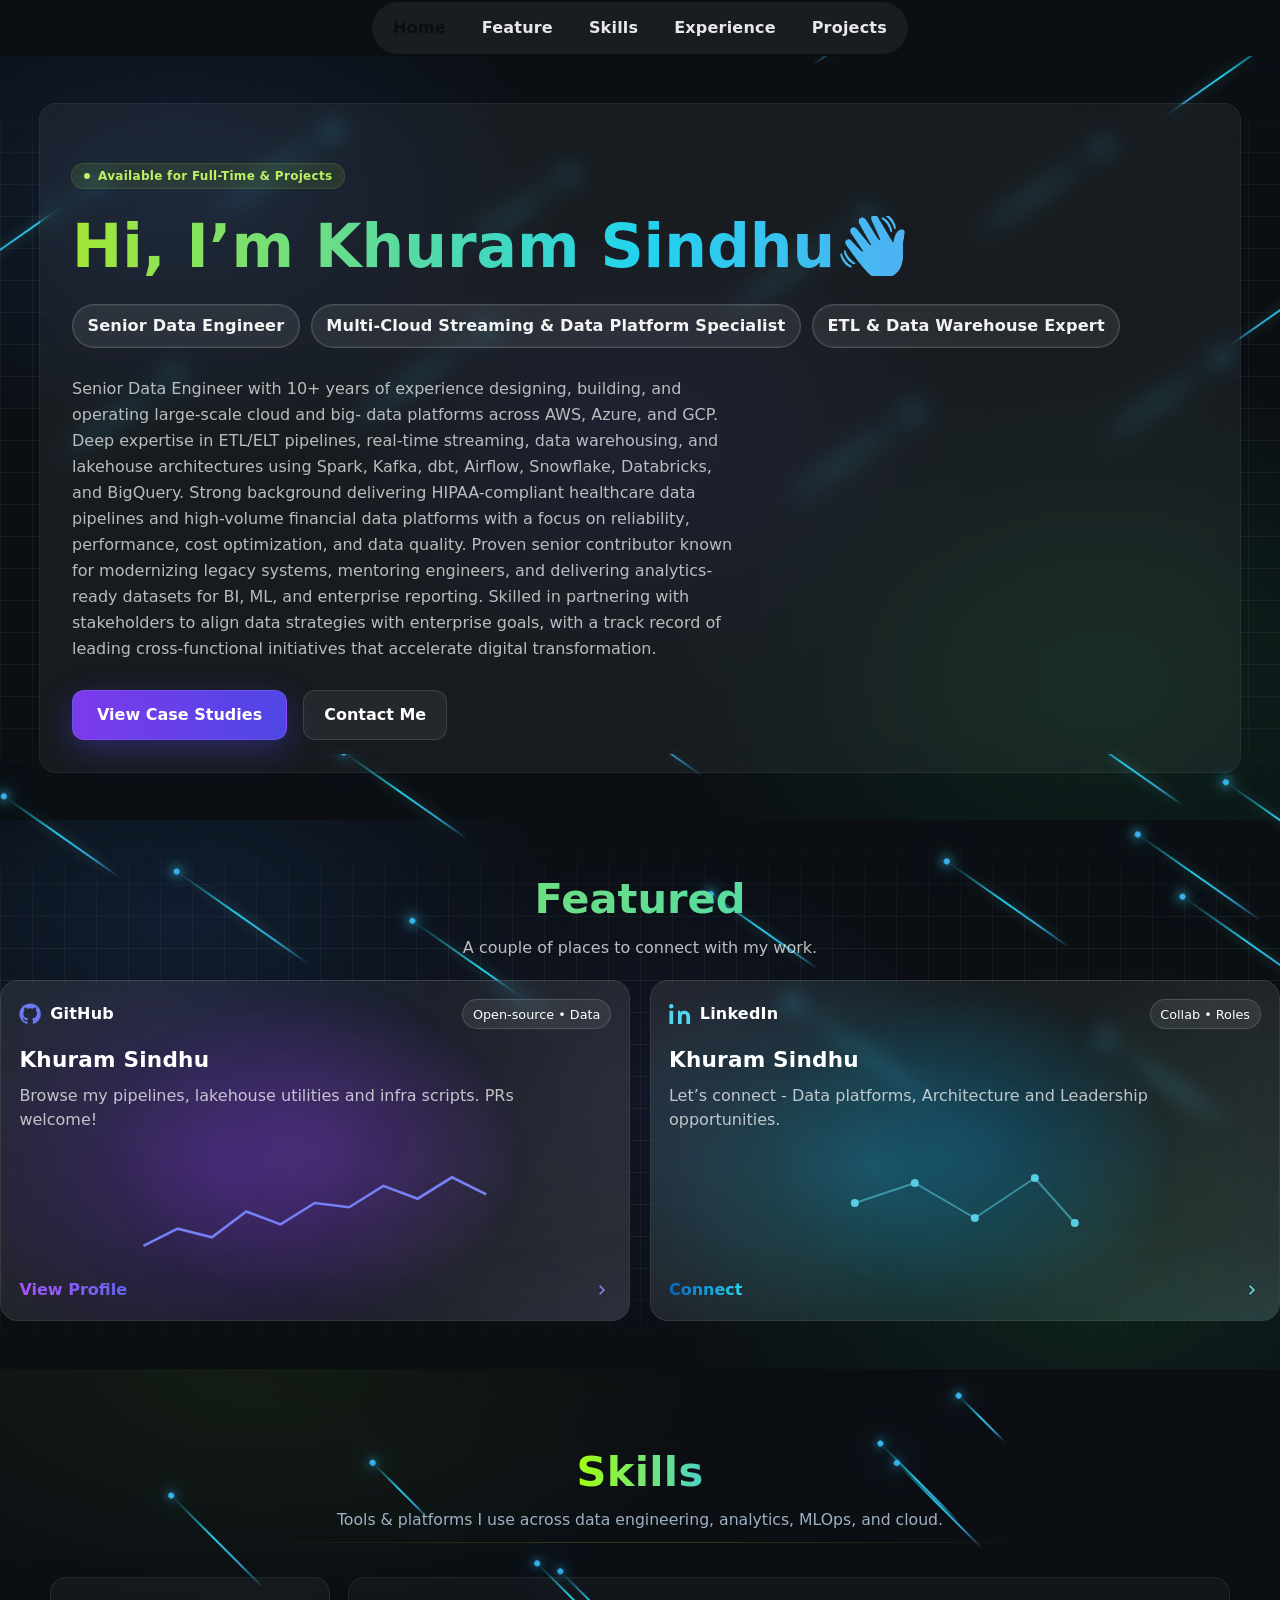
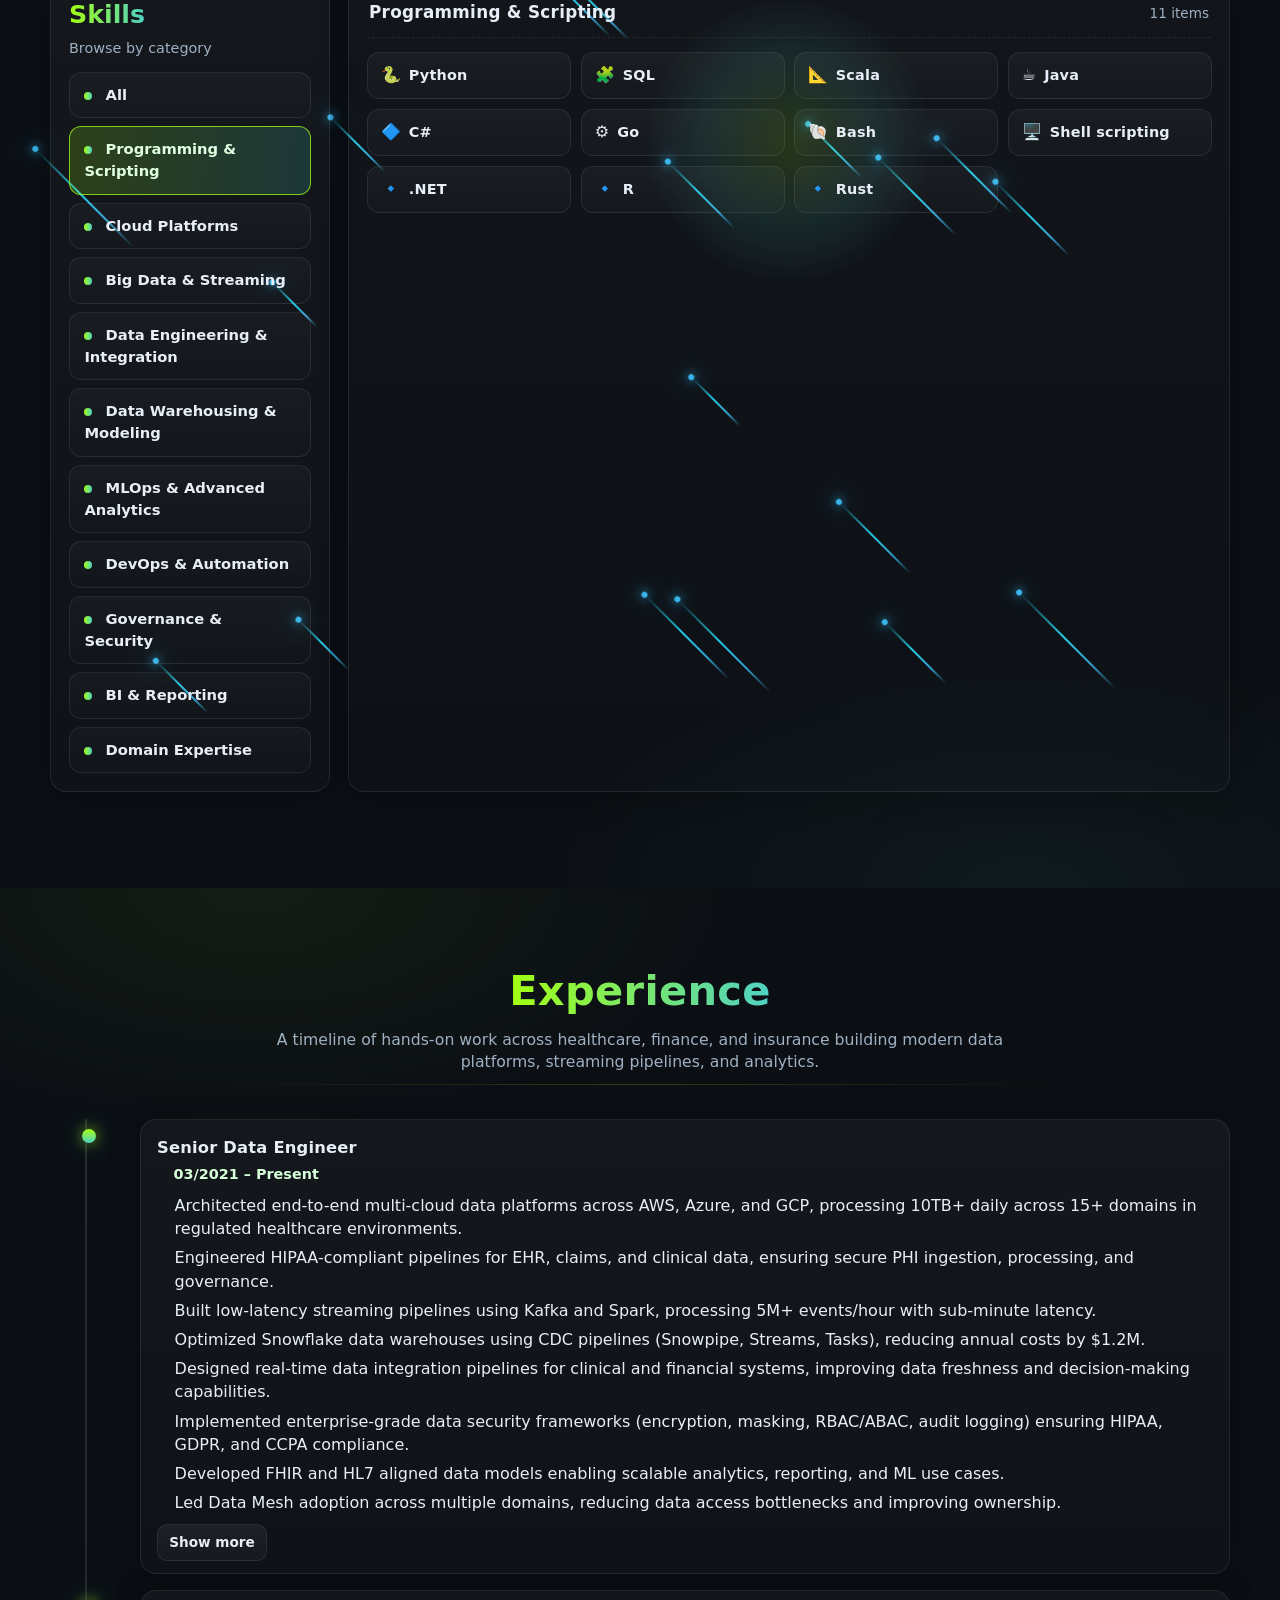
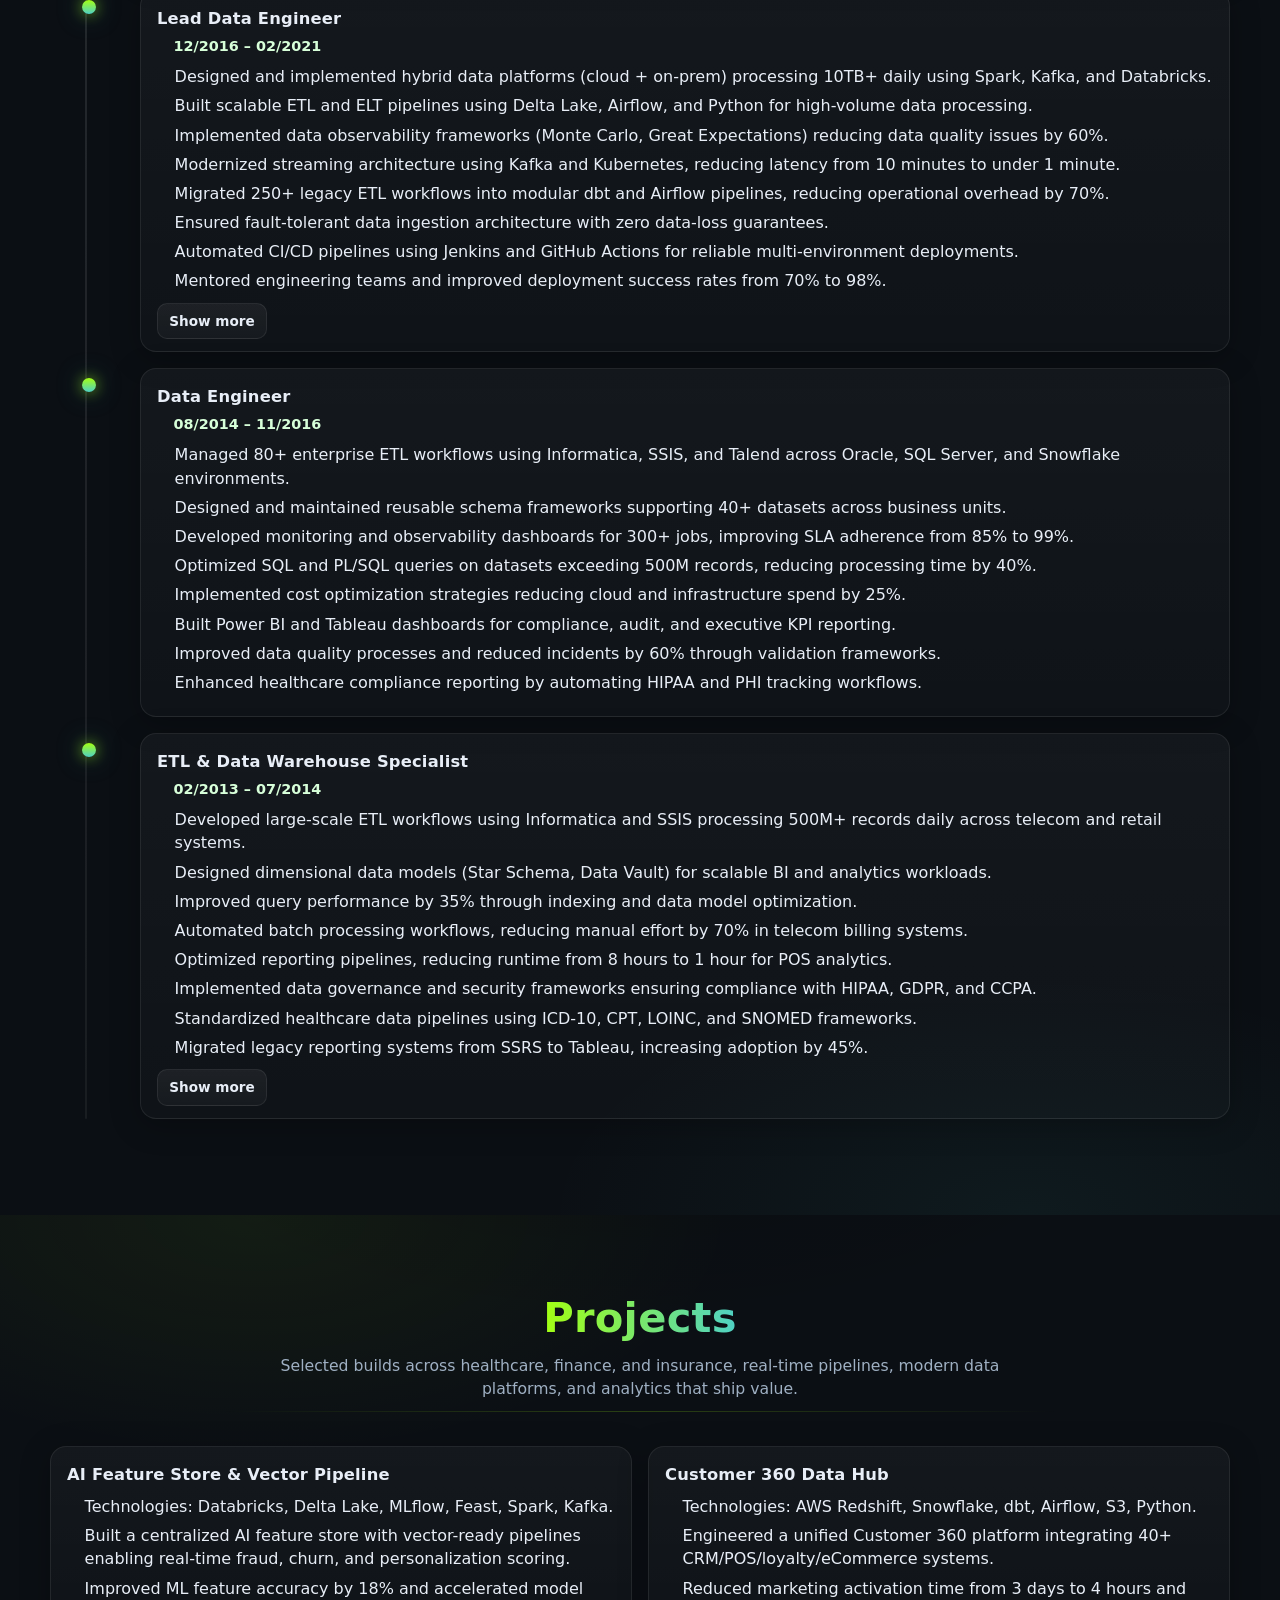
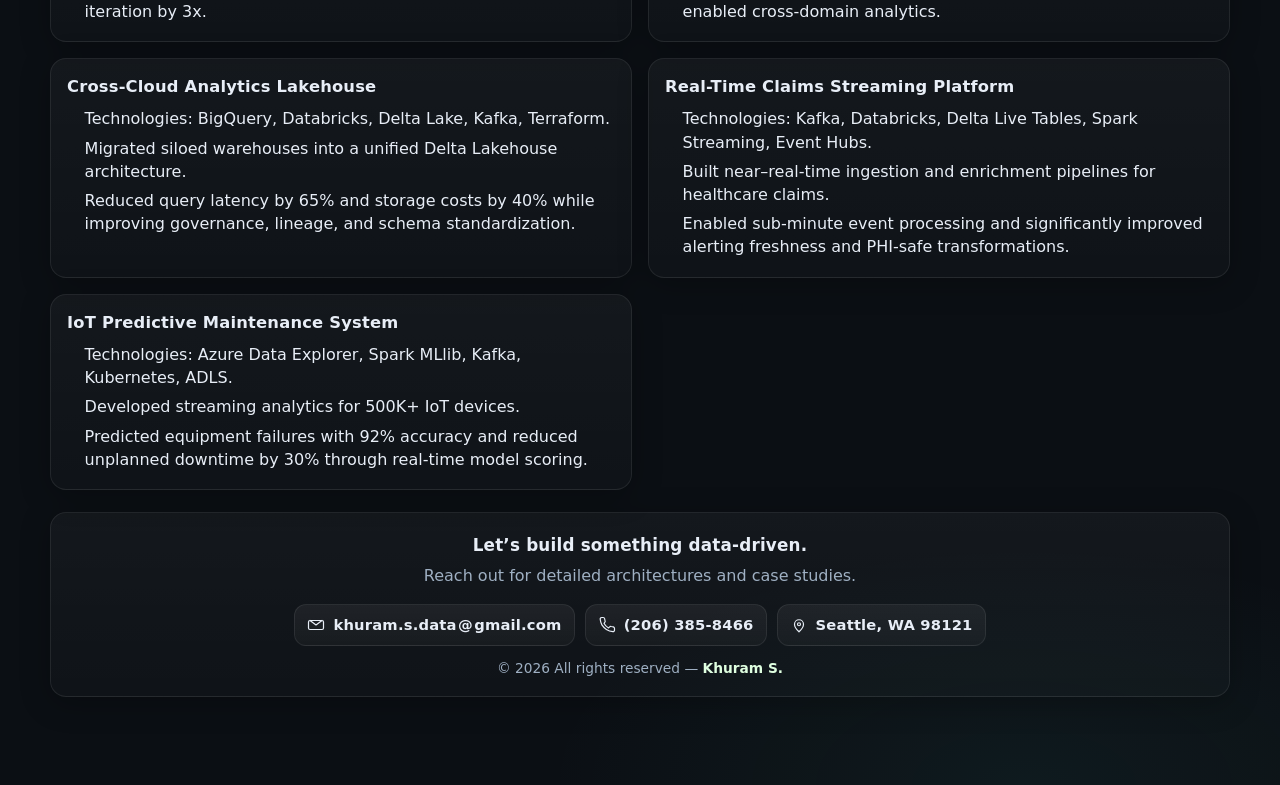
==== index.html @ 170480f5 "Auto-generated commit" ====
<!DOCTYPE html><html lang="en" data-critters-container><head>
    <meta charset="utf-8">
    <title>Khuram-S</title>
    <base href="/portfolio./">
    <meta name="viewport" content="width=device-width, initial-scale=1">
    <link rel="icon" type="image/x-icon" href="LOGO.jpg">
  <style>*,:before,:after{--tw-border-spacing-x: 0;--tw-border-spacing-y: 0;--tw-translate-x: 0;--tw-translate-y: 0;--tw-rotate: 0;--tw-skew-x: 0;--tw-skew-y: 0;--tw-scale-x: 1;--tw-scale-y: 1;--tw-pan-x: ;--tw-pan-y: ;--tw-pinch-zoom: ;--tw-scroll-snap-strictness: proximity;--tw-gradient-from-position: ;--tw-gradient-via-position: ;--tw-gradient-to-position: ;--tw-ordinal: ;--tw-slashed-zero: ;--tw-numeric-figure: ;--tw-numeric-spacing: ;--tw-numeric-fraction: ;--tw-ring-inset: ;--tw-ring-offset-width: 0px;--tw-ring-offset-color: #fff;--tw-ring-color: rgb(59 130 246 / .5);--tw-ring-offset-shadow: 0 0 #0000;--tw-ring-shadow: 0 0 #0000;--tw-shadow: 0 0 #0000;--tw-shadow-colored: 0 0 #0000;--tw-blur: ;--tw-brightness: ;--tw-contrast: ;--tw-grayscale: ;--tw-hue-rotate: ;--tw-invert: ;--tw-saturate: ;--tw-sepia: ;--tw-drop-shadow: ;--tw-backdrop-blur: ;--tw-backdrop-brightness: ;--tw-backdrop-contrast: ;--tw-backdrop-grayscale: ;--tw-backdrop-hue-rotate: ;--tw-backdrop-invert: ;--tw-backdrop-opacity: ;--tw-backdrop-saturate: ;--tw-backdrop-sepia: ;--tw-contain-size: ;--tw-contain-layout: ;--tw-contain-paint: ;--tw-contain-style: }*,:before,:after{box-sizing:border-box;border-width:0;border-style:solid;border-color:#e5e7eb}:before,:after{--tw-content: ""}html{line-height:1.5;-webkit-text-size-adjust:100%;-moz-tab-size:4;tab-size:4;font-family:ui-sans-serif,system-ui,sans-serif,"Apple Color Emoji","Segoe UI Emoji",Segoe UI Symbol,"Noto Color Emoji";font-feature-settings:normal;font-variation-settings:normal;-webkit-tap-highlight-color:transparent}body{margin:0;line-height:inherit}h1,h2,h3{font-size:inherit;font-weight:inherit}a{color:inherit;text-decoration:inherit}button{font-family:inherit;font-feature-settings:inherit;font-variation-settings:inherit;font-size:100%;font-weight:inherit;line-height:inherit;letter-spacing:inherit;color:inherit;margin:0;padding:0}button{text-transform:none}button{-webkit-appearance:button;background-color:transparent;background-image:none}h1,h2,h3,p{margin:0}ul{list-style:none;margin:0;padding:0}button{cursor:pointer}svg{display:block;vertical-align:middle}.container{width:100%}@media (min-width: 640px){.container{max-width:640px}}@media (min-width: 768px){.container{max-width:768px}}@media (min-width: 1024px){.container{max-width:1024px}}@media (min-width: 1280px){.container{max-width:1280px}}@media (min-width: 1536px){.container{max-width:1536px}}.pointer-events-none{pointer-events:none}.absolute{position:absolute}.relative{position:relative}.sticky{position:sticky}.inset-0{inset:0}.top-0{top:0}.z-50{z-index:50}.mx-auto{margin-left:auto;margin-right:auto}.block{display:block}.flex{display:flex}.inline-flex{display:inline-flex}.h-1\.5{height:.375rem}.h-14{height:3.5rem}.min-h-\[75vh\]{min-height:75vh}.w-1\.5{width:.375rem}.max-w-2xl{max-width:42rem}.max-w-7xl{max-width:80rem}@keyframes pulse{50%{opacity:.5}}.animate-pulse{animation:pulse 2s cubic-bezier(.4,0,.6,1) infinite}.flex-wrap{flex-wrap:wrap}.items-center{align-items:center}.justify-center{justify-content:center}.gap-2{gap:.5rem}.gap-4{gap:1rem}.space-y-6>:not([hidden])~:not([hidden]){--tw-space-y-reverse: 0;margin-top:calc(1.5rem * calc(1 - var(--tw-space-y-reverse)));margin-bottom:calc(1.5rem * var(--tw-space-y-reverse))}.overflow-hidden{overflow:hidden}.text-balance{text-wrap:balance}.rounded-2xl{border-radius:1rem}.rounded-full{border-radius:9999px}.bg-\[\#0b0f14\]{--tw-bg-opacity: 1;background-color:rgb(11 15 20 / var(--tw-bg-opacity, 1))}.bg-lime-300{--tw-bg-opacity: 1;background-color:rgb(190 242 100 / var(--tw-bg-opacity, 1))}.bg-lime-400\/10{background-color:#a3e6351a}.bg-white\/5{background-color:#ffffff0d}.bg-\[radial-gradient\(360px_260px_at_var\(--mx\,50\%\)_var\(--my\,50\%\)\,rgba\(163\,230\,53\,0\.12\)\,transparent_60\%\)\]{background-image:radial-gradient(360px 260px at var(--mx,50%) var(--my,50%),rgba(163,230,53,.12),transparent 60%)}.bg-gradient-to-r{background-image:linear-gradient(to right,var(--tw-gradient-stops))}.from-lime-400{--tw-gradient-from: #a3e635 var(--tw-gradient-from-position);--tw-gradient-to: rgb(163 230 53 / 0) var(--tw-gradient-to-position);--tw-gradient-stops: var(--tw-gradient-from), var(--tw-gradient-to)}.via-cyan-400{--tw-gradient-to: rgb(34 211 238 / 0) var(--tw-gradient-to-position);--tw-gradient-stops: var(--tw-gradient-from), #22d3ee var(--tw-gradient-via-position), var(--tw-gradient-to)}.to-indigo-400{--tw-gradient-to: #818cf8 var(--tw-gradient-to-position)}.bg-clip-text{background-clip:text}.p-6{padding:1.5rem}.px-3{padding-left:.75rem;padding-right:.75rem}.px-4{padding-left:1rem;padding-right:1rem}.px-6{padding-left:1.5rem;padding-right:1.5rem}.py-1{padding-top:.25rem;padding-bottom:.25rem}.py-10{padding-top:2.5rem;padding-bottom:2.5rem}.text-4xl{font-size:2.25rem;line-height:2.5rem}.text-xs{font-size:.75rem;line-height:1rem}.font-extrabold{font-weight:800}.font-semibold{font-weight:600}.leading-relaxed{line-height:1.625}.leading-tight{line-height:1.25}.tracking-wide{letter-spacing:.025em}.text-lime-300{--tw-text-opacity: 1;color:rgb(190 242 100 / var(--tw-text-opacity, 1))}.text-transparent{color:transparent}.text-white{--tw-text-opacity: 1;color:rgb(255 255 255 / var(--tw-text-opacity, 1))}.text-white\/70{color:#ffffffb3}.opacity-0{opacity:0}.ring-1{--tw-ring-offset-shadow: var(--tw-ring-inset) 0 0 0 var(--tw-ring-offset-width) var(--tw-ring-offset-color);--tw-ring-shadow: var(--tw-ring-inset) 0 0 0 calc(1px + var(--tw-ring-offset-width)) var(--tw-ring-color);box-shadow:var(--tw-ring-offset-shadow),var(--tw-ring-shadow),var(--tw-shadow, 0 0 #0000)}.ring-lime-300\/20{--tw-ring-color: rgb(190 242 100 / .2)}.ring-white\/10{--tw-ring-color: rgb(255 255 255 / .1)}.backdrop-blur-md{--tw-backdrop-blur: blur(12px);-webkit-backdrop-filter:var(--tw-backdrop-blur) var(--tw-backdrop-brightness) var(--tw-backdrop-contrast) var(--tw-backdrop-grayscale) var(--tw-backdrop-hue-rotate) var(--tw-backdrop-invert) var(--tw-backdrop-opacity) var(--tw-backdrop-saturate) var(--tw-backdrop-sepia);backdrop-filter:var(--tw-backdrop-blur) var(--tw-backdrop-brightness) var(--tw-backdrop-contrast) var(--tw-backdrop-grayscale) var(--tw-backdrop-hue-rotate) var(--tw-backdrop-invert) var(--tw-backdrop-opacity) var(--tw-backdrop-saturate) var(--tw-backdrop-sepia)}.transition{transition-property:color,background-color,border-color,text-decoration-color,fill,stroke,opacity,box-shadow,transform,filter,backdrop-filter;transition-timing-function:cubic-bezier(.4,0,.2,1);transition-duration:.15s}@media (min-width: 640px){.sm\:text-5xl{font-size:3rem;line-height:1}}@media (min-width: 1024px){.lg\:space-y-7>:not([hidden])~:not([hidden]){--tw-space-y-reverse: 0;margin-top:calc(1.75rem * calc(1 - var(--tw-space-y-reverse)));margin-bottom:calc(1.75rem * var(--tw-space-y-reverse))}.lg\:p-8{padding:2rem}.lg\:px-10{padding-left:2.5rem;padding-right:2.5rem}.lg\:px-8{padding-left:2rem;padding-right:2rem}.lg\:py-12{padding-top:3rem;padding-bottom:3rem}.lg\:text-6xl{font-size:3.75rem;line-height:1}.group:hover .lg\:group-hover\:opacity-100{opacity:1}}
</style><link rel="stylesheet" href="styles-Z55AXON5.css" media="print" onload="this.media='all'"><noscript><link rel="stylesheet" href="styles-Z55AXON5.css"></noscript><style ng-app-id="ng">.site-nav[_ngcontent-ng-c3123382229]{position:sticky;top:0;background:rgb(11 15 20 / var(--tw-bg-opacity, 1))}.progress-track[_ngcontent-ng-c3123382229]{position:absolute;left:0;right:0;top:0;height:2px}.progress-bar[_ngcontent-ng-c3123382229]{height:100%;background-image:linear-gradient(90deg,#a3e635,#22d3ee);box-shadow:0 0 12px #22d3ee73;transition:width .12s ease}.container[_ngcontent-ng-c3123382229]{max-width:1200px}.nav-list-wrap[_ngcontent-ng-c3123382229]{position:relative;display:inline-flex}.nav-list[_ngcontent-ng-c3123382229]{display:flex;align-items:center;gap:.35rem;padding:.35rem;border-radius:9999px;background:#ffffff0f;margin:0}.nav-list[_ngcontent-ng-c3123382229] > li[_ngcontent-ng-c3123382229]{list-style:none}.nav-pill[_ngcontent-ng-c3123382229]{padding:.55rem .95rem;border-radius:9999px;font-weight:700;letter-spacing:.2px;color:#ffffffe6;background:transparent;transition:transform .18s ease,background .18s ease,color .18s ease}.nav-pill[_ngcontent-ng-c3123382229]:hover{transform:translateY(-1px);background:#ffffff1a}.nav-pill.is-active[_ngcontent-ng-c3123382229]{color:#0b0f14}.nav-indicator[_ngcontent-ng-c3123382229]{position:absolute;left:0;bottom:.35rem;height:calc(100% - .7rem);border-radius:9999px;z-index:0;opacity:0;width:0;background:linear-gradient(90deg,#a3e635,#22d3ee);box-shadow:0 8px 24px #22d3ee59;transition:transform .28s cubic-bezier(.2,.8,.2,1),width .28s cubic-bezier(.2,.8,.2,1),opacity .2s ease}.nav-list[_ngcontent-ng-c3123382229] > li[_ngcontent-ng-c3123382229]{position:relative;z-index:1}@media (max-width: 768px){.nav-list[_ngcontent-ng-c3123382229]{overflow-x:auto;-webkit-overflow-scrolling:touch}.nav-list[_ngcontent-ng-c3123382229]::-webkit-scrollbar{display:none}}[_nghost-ng-c3123382229]{display:block}.left-spotlight[_ngcontent-ng-c3123382229]{--mx: 50%;--my: 50%}.bg-gradient-pan[_ngcontent-ng-c3123382229]{position:absolute;inset:0;background:radial-gradient(640px 420px at 14% 18%,rgba(59,130,246,.12),transparent 60%),radial-gradient(720px 520px at 86% 82%,rgba(34,197,94,.11),transparent 60%),radial-gradient(520px 380px at 50% 50%,rgba(99,102,241,.08),transparent 65%);animation:_ngcontent-ng-c3123382229_gradient-pan 28s ease-in-out infinite alternate}@keyframes _ngcontent-ng-c3123382229_gradient-pan{0%{transform:translate(-5%,-3%) scale(1)}50%{transform:translate(6%,4%) scale(1.03)}to{transform:translate(-2%,5%) scale(1.01)}}.bg-grid-anim[_ngcontent-ng-c3123382229]{position:absolute;inset:0;background-image:linear-gradient(rgba(255,255,255,.05) 1px,transparent 1px),linear-gradient(90deg,rgba(255,255,255,.05) 1px,transparent 1px);background-size:32px 32px,32px 32px;background-position:0 0,0 0;mask-image:linear-gradient(to bottom,transparent,black 20%,black 80%,transparent);animation:_ngcontent-ng-c3123382229_grid-pan 40s linear infinite}@keyframes _ngcontent-ng-c3123382229_grid-pan{0%{background-position:0 0,0 0}to{background-position:256px 160px,256px 160px}}.meteors[_ngcontent-ng-c3123382229]{position:absolute;inset:-12%;overflow:hidden;filter:drop-shadow(0 0 6px rgba(94,234,212,.45))}.meteors[_ngcontent-ng-c3123382229]   li[_ngcontent-ng-c3123382229]{position:absolute;list-style:none;top:var(--top);left:var(--left);width:var(--len, 160px);height:2px;border-radius:9999px;transform:rotate(-35deg) translateZ(0);background:linear-gradient(90deg,#0000,#38bdf8d9 25%,#22d3ee 55%,#0000);animation:_ngcontent-ng-c3123382229_meteor var(--dur, 7s) var(--delay, 0s) linear infinite;opacity:.95}.meteors[_ngcontent-ng-c3123382229]   li[_ngcontent-ng-c3123382229]:before{content:"";position:absolute;right:-4px;top:-2px;width:6px;height:6px;border-radius:9999px;background:#38bdf8;box-shadow:0 0 10px #38bdf8e6,0 0 20px #22d3eeb3,0 0 36px #22d3ee8c}@keyframes _ngcontent-ng-c3123382229_meteor{0%{transform:translateZ(0) rotate(-35deg);opacity:0}8%{opacity:1}92%{opacity:1}to{transform:translate3d(120vmax,120vmax,0) rotate(-35deg);opacity:0}}.btn-primary[_ngcontent-ng-c3123382229]{position:relative;display:inline-flex;align-items:center;justify-content:center;padding:12px 24px;border-radius:12px;font-weight:600;background-image:linear-gradient(90deg,#7c3aed,#4f46e5);color:#fff;box-shadow:0 10px 30px #4f46e559;border:1px solid rgba(255,255,255,.1);transition:transform .2s ease,box-shadow .2s ease,background-position .2s ease;overflow:hidden}.btn-primary[_ngcontent-ng-c3123382229]:hover{transform:translateY(-1px);box-shadow:0 14px 36px #4f46e573}.btn-primary[_ngcontent-ng-c3123382229]:after{content:"";position:absolute;inset:0;background:linear-gradient(110deg,transparent,rgba(255,255,255,.28),transparent);background-size:200% 100%;opacity:0;transition:opacity .3s ease}.btn-primary[_ngcontent-ng-c3123382229]:hover:after{opacity:.7;animation:_ngcontent-ng-c3123382229_sheen 1.2s linear infinite}.btn-ghost[_ngcontent-ng-c3123382229]{display:inline-flex;align-items:center;justify-content:center;padding:12px 20px;border-radius:12px;font-weight:600;background:#ffffff0f;color:#fff;border:1px solid rgba(255,255,255,.12);transition:background .2s ease,transform .2s ease}.btn-ghost[_ngcontent-ng-c3123382229]:hover{background:#ffffff1f;transform:translateY(-1px)}@keyframes _ngcontent-ng-c3123382229_sheen{to{background-position-x:150%}}.roles[_ngcontent-ng-c3123382229]{display:flex;flex-wrap:wrap;gap:.6rem .7rem;margin:.2rem 0 0;padding:0;list-style:none}.roles[_ngcontent-ng-c3123382229]   li[_ngcontent-ng-c3123382229]{padding:.55rem .9rem;border-radius:9999px;background:#ffffff14;color:#fffffff2;border:1px solid rgba(255,255,255,.16);box-shadow:inset 0 0 0 1px #ffffff0f;font-weight:700;letter-spacing:.15px;font-size:clamp(.9rem,.85rem + .2vw,1.05rem)}.contact-popover[_ngcontent-ng-c3123382229]{position:absolute;left:0;top:100%;margin-top:.5rem;z-index:50;background:#111827eb;border:1px solid rgba(255,255,255,.12);border-radius:12px;padding:.6rem;min-width:260px;box-shadow:0 20px 60px #00000059}.contact-item[_ngcontent-ng-c3123382229]{display:block;color:#fff;text-decoration:none;padding:.5rem .6rem;border-radius:10px;font-weight:600}.contact-item[_ngcontent-ng-c3123382229]:hover{background:#ffffff14}@media (prefers-reduced-motion: reduce){.bg-gradient-pan[_ngcontent-ng-c3123382229], .bg-grid-anim[_ngcontent-ng-c3123382229], .meteors[_ngcontent-ng-c3123382229]   li[_ngcontent-ng-c3123382229]{animation:none!important}}</style><style ng-app-id="ng">[_nghost-ng-c2763432455]{display:block}.left-spotlight[_ngcontent-ng-c2763432455]{--mx: 50%;--my: 50%}.bg-gradient-pan[_ngcontent-ng-c2763432455]{position:absolute;inset:0;background:radial-gradient(640px 420px at 14% 18%,rgba(59,130,246,.12),transparent 60%),radial-gradient(720px 520px at 86% 82%,rgba(34,197,94,.11),transparent 60%),radial-gradient(520px 380px at 50% 50%,rgba(99,102,241,.08),transparent 65%);animation:_ngcontent-ng-c2763432455_gradient-pan 28s ease-in-out infinite alternate}@keyframes _ngcontent-ng-c2763432455_gradient-pan{0%{transform:translate(-5%,-3%) scale(1)}50%{transform:translate(6%,4%) scale(1.03)}to{transform:translate(-2%,5%) scale(1.01)}}.bg-grid-anim[_ngcontent-ng-c2763432455]{position:absolute;inset:0;background-image:linear-gradient(rgba(255,255,255,.05) 1px,transparent 1px),linear-gradient(90deg,rgba(255,255,255,.05) 1px,transparent 1px);background-size:32px 32px,32px 32px;background-position:0 0,0 0;mask-image:linear-gradient(to bottom,transparent,black 20%,black 80%,transparent);animation:_ngcontent-ng-c2763432455_grid-pan 40s linear infinite}@keyframes _ngcontent-ng-c2763432455_grid-pan{0%{background-position:0 0,0 0}to{background-position:256px 160px,256px 160px}}.meteors[_ngcontent-ng-c2763432455]{position:absolute;inset:-12%;overflow:hidden;filter:drop-shadow(0 0 6px rgba(94,234,212,.45))}.meteors[_ngcontent-ng-c2763432455]   li[_ngcontent-ng-c2763432455]{position:absolute;list-style:none;top:var(--top);left:var(--left);width:var(--len, 160px);height:2px;border-radius:9999px;transform:rotate(-35deg) translateZ(0);background:linear-gradient(90deg,#0000,#38bdf8d9 25%,#22d3ee 55%,#0000);animation:_ngcontent-ng-c2763432455_meteor var(--dur, 7s) var(--delay, 0s) linear infinite;opacity:.95}.meteors[_ngcontent-ng-c2763432455]   li[_ngcontent-ng-c2763432455]:before{content:"";position:absolute;right:-4px;top:-2px;width:6px;height:6px;border-radius:9999px;background:#38bdf8;box-shadow:0 0 10px #38bdf8e6,0 0 20px #22d3eeb3,0 0 36px #22d3ee8c}@keyframes _ngcontent-ng-c2763432455_meteor{0%{transform:translateZ(0) rotate(-35deg);opacity:0}8%{opacity:1}92%{opacity:1}to{transform:translate3d(120vmax,120vmax,0) rotate(-35deg);opacity:0}}.btn-primary[_ngcontent-ng-c2763432455]{position:relative;display:inline-flex;align-items:center;justify-content:center;padding:12px 24px;border-radius:12px;font-weight:600;background-image:linear-gradient(90deg,#7c3aed,#4f46e5);color:#fff;box-shadow:0 10px 30px #4f46e559;border:1px solid rgba(255,255,255,.1);transition:transform .2s ease,box-shadow .2s ease,background-position .2s ease;overflow:hidden}.btn-primary[_ngcontent-ng-c2763432455]:hover{transform:translateY(-1px);box-shadow:0 14px 36px #4f46e573}.btn-primary[_ngcontent-ng-c2763432455]:after{content:"";position:absolute;inset:0;background:linear-gradient(110deg,transparent,rgba(255,255,255,.28),transparent);background-size:200% 100%;opacity:0;transition:opacity .3s ease}.btn-primary[_ngcontent-ng-c2763432455]:hover:after{opacity:.7;animation:_ngcontent-ng-c2763432455_sheen 1.2s linear infinite}.btn-ghost[_ngcontent-ng-c2763432455]{display:inline-flex;align-items:center;justify-content:center;padding:12px 20px;border-radius:12px;font-weight:600;background:#ffffff0f;color:#fff;border:1px solid rgba(255,255,255,.12);transition:background .2s ease,transform .2s ease}.btn-ghost[_ngcontent-ng-c2763432455]:hover{background:#ffffff1f;transform:translateY(-1px)}@keyframes _ngcontent-ng-c2763432455_sheen{to{background-position-x:150%}}.roles[_ngcontent-ng-c2763432455]{display:flex;flex-wrap:wrap;gap:.6rem .7rem;margin:.2rem 0 0;padding:0;list-style:none}.roles[_ngcontent-ng-c2763432455]   li[_ngcontent-ng-c2763432455]{padding:.55rem .9rem;border-radius:9999px;background:#ffffff14;color:#fffffff2;border:1px solid rgba(255,255,255,.16);box-shadow:inset 0 0 0 1px #ffffff0f;font-weight:700;letter-spacing:.15px;font-size:clamp(.9rem,.85rem + .2vw,1.05rem)}.contact-popover[_ngcontent-ng-c2763432455]{position:absolute;left:0;top:100%;margin-top:.5rem;z-index:50;background:#111827eb;-webkit-backdrop-filter:blur(8px);backdrop-filter:blur(8px);border:1px solid rgba(255,255,255,.12);border-radius:12px;padding:.6rem;min-width:260px;box-shadow:0 20px 60px #00000059}.contact-item[_ngcontent-ng-c2763432455]{display:block;color:#fff;text-decoration:none;padding:.5rem .6rem;border-radius:10px;font-weight:600}.contact-item[_ngcontent-ng-c2763432455]:hover{background:#ffffff14}@media (prefers-reduced-motion: reduce){.bg-gradient-pan[_ngcontent-ng-c2763432455], .bg-grid-anim[_ngcontent-ng-c2763432455], .meteors[_ngcontent-ng-c2763432455]   li[_ngcontent-ng-c2763432455]{animation:none!important}}</style><style ng-app-id="ng">.feature-wrap[_ngcontent-ng-c628973783]{position:relative;padding:3rem 0;background:rgb(11 15 20 / var(--tw-bg-opacity, 1))}.feature-bg[_ngcontent-ng-c628973783]{position:absolute;inset:0;pointer-events:none;z-index:0}.feature-head[_ngcontent-ng-c628973783], .feature-grid[_ngcontent-ng-c628973783]{position:relative;z-index:1}.feature-bg[_ngcontent-ng-c628973783]   .bg-gradient-pan[_ngcontent-ng-c628973783]{position:absolute;inset:0;background:radial-gradient(640px 420px at 14% 18%,rgba(59,130,246,.12),transparent 60%),radial-gradient(720px 520px at 86% 82%,rgba(34,197,94,.11),transparent 60%),radial-gradient(520px 380px at 50% 50%,rgba(99,102,241,.08),transparent 65%);animation:_ngcontent-ng-c628973783_feature-gradient-pan 28s ease-in-out infinite alternate}@keyframes _ngcontent-ng-c628973783_feature-gradient-pan{0%{transform:translate(-5%,-3%) scale(1)}50%{transform:translate(6%,4%) scale(1.03)}to{transform:translate(-2%,5%) scale(1.01)}}.feature-bg[_ngcontent-ng-c628973783]   .bg-grid-anim[_ngcontent-ng-c628973783]{position:absolute;inset:0;background-image:linear-gradient(rgba(255,255,255,.05) 1px,transparent 1px),linear-gradient(90deg,rgba(255,255,255,.05) 1px,transparent 1px);background-size:32px 32px,32px 32px;-webkit-mask-image:linear-gradient(to bottom,transparent,#000 20%,#000 80%,transparent);mask-image:linear-gradient(to bottom,transparent,#000 20%,#000 80%,transparent);animation:_ngcontent-ng-c628973783_feature-grid-pan 40s linear infinite}@keyframes _ngcontent-ng-c628973783_feature-grid-pan{0%{background-position:0 0,0 0}to{background-position:256px 160px,256px 160px}}.feature-bg[_ngcontent-ng-c628973783]   .meteors[_ngcontent-ng-c628973783]{position:absolute;inset:-12%;overflow:hidden;filter:drop-shadow(0 0 6px rgba(94,234,212,.45))}.feature-bg[_ngcontent-ng-c628973783]   .meteors[_ngcontent-ng-c628973783]{--speed: 0}.feature-bg[_ngcontent-ng-c628973783]   .meteors[_ngcontent-ng-c628973783]   li[_ngcontent-ng-c628973783]{position:absolute;list-style:none;top:var(--top);right:var(--right);width:var(--len, 160px);height:2px;border-radius:9999px;transform:rotate(35deg) translateZ(0);background:linear-gradient(270deg,#0000,#38bdf8d9 25%,#22d3ee 55%,#0000);animation:_ngcontent-ng-c628973783_feature-meteor var(--dur, 12s) var(--delay, 0s) linear infinite;opacity:.95}.feature-bg[_ngcontent-ng-c628973783]   .meteors[_ngcontent-ng-c628973783]   li[_ngcontent-ng-c628973783]:before{content:"";position:absolute;left:-4px;top:-2px;width:6px;height:6px;border-radius:9999px;background:#38bdf8;box-shadow:0 0 10px #38bdf8e6,0 0 20px #22d3eeb3,0 0 36px #22d3ee8c}@keyframes _ngcontent-ng-c628973783_feature-meteor{0%{transform:translateZ(0) rotate(35deg);opacity:0}8%{opacity:1}92%{opacity:1}to{transform:translate3d(-80vmax,80vmax,0) rotate(35deg);opacity:0}}.feature-bg[_ngcontent-ng-c628973783]   .meteors[_ngcontent-ng-c628973783]   li[_ngcontent-ng-c628973783]:nth-child(1){--top:-6%;--right: 5%;--len:160px;--dur:6.5s;--delay:0s}.feature-bg[_ngcontent-ng-c628973783]   .meteors[_ngcontent-ng-c628973783]   li[_ngcontent-ng-c628973783]:nth-child(2){--top: 2%;--right:15%;--len:130px;--dur:7.2s;--delay:1s}.feature-bg[_ngcontent-ng-c628973783]   .meteors[_ngcontent-ng-c628973783]   li[_ngcontent-ng-c628973783]:nth-child(3){--top:-8%;--right:28%;--len:180px;--dur:6.8s;--delay:2.2s}.feature-bg[_ngcontent-ng-c628973783]   .meteors[_ngcontent-ng-c628973783]   li[_ngcontent-ng-c628973783]:nth-child(4){--top:10%;--right: 5%;--len:140px;--dur:7.8s;--delay:.8s}.feature-bg[_ngcontent-ng-c628973783]   .meteors[_ngcontent-ng-c628973783]   li[_ngcontent-ng-c628973783]:nth-child(5){--top:-4%;--right:45%;--len:170px;--dur:6.2s;--delay:1.6s}.feature-bg[_ngcontent-ng-c628973783]   .meteors[_ngcontent-ng-c628973783]   li[_ngcontent-ng-c628973783]:nth-child(6){--top: 6%;--right:60%;--len:150px;--dur:7.4s;--delay:.3s}.feature-bg[_ngcontent-ng-c628973783]   .meteors[_ngcontent-ng-c628973783]   li[_ngcontent-ng-c628973783]:nth-child(7){--top:-9%;--right:72%;--len:190px;--dur:6.6s;--delay:2.7s}.feature-bg[_ngcontent-ng-c628973783]   .meteors[_ngcontent-ng-c628973783]   li[_ngcontent-ng-c628973783]:nth-child(8){--top:12%;--right:82%;--len:140px;--dur:7.6s;--delay:1.1s}.feature-bg[_ngcontent-ng-c628973783]   .meteors[_ngcontent-ng-c628973783]   li[_ngcontent-ng-c628973783]:nth-child(9){--top:-7%;--right:90%;--len:160px;--dur:6.9s;--delay:3.2s}.feature-bg[_ngcontent-ng-c628973783]   .meteors[_ngcontent-ng-c628973783]   li[_ngcontent-ng-c628973783]:nth-child(10){--top:18%;--right:10%;--len:150px;--dur:7.9s;--delay:2s}.feature-bg[_ngcontent-ng-c628973783]   .meteors[_ngcontent-ng-c628973783]   li[_ngcontent-ng-c628973783]:nth-child(11){--top:28%;--right: 6%;--len:170px;--dur:7.1s;--delay:.7s}.feature-bg[_ngcontent-ng-c628973783]   .meteors[_ngcontent-ng-c628973783]   li[_ngcontent-ng-c628973783]:nth-child(12){--top:22%;--right:22%;--len:150px;--dur:8s;--delay:2.1s}.feature-bg[_ngcontent-ng-c628973783]   .meteors[_ngcontent-ng-c628973783]   li[_ngcontent-ng-c628973783]:nth-child(13){--top:26%;--right:38%;--len:130px;--dur:7.2s;--delay:1.2s}.feature-bg[_ngcontent-ng-c628973783]   .meteors[_ngcontent-ng-c628973783]   li[_ngcontent-ng-c628973783]:nth-child(14){--top:32%;--right:54%;--len:180px;--dur:6.6s;--delay:2.8s}.feature-bg[_ngcontent-ng-c628973783]   .meteors[_ngcontent-ng-c628973783]   li[_ngcontent-ng-c628973783]:nth-child(15){--top:24%;--right:70%;--len:160px;--dur:7.4s;--delay:1.6s}.feature-bg[_ngcontent-ng-c628973783]   .meteors[_ngcontent-ng-c628973783]   li[_ngcontent-ng-c628973783]:nth-child(16){--top:36%;--right:86%;--len:150px;--dur:7.7s;--delay:.9s}.feature-bg[_ngcontent-ng-c628973783]   .meteors[_ngcontent-ng-c628973783]   li[_ngcontent-ng-c628973783]:nth-child(17){--top:48%;--right:12%;--len:150px;--dur:7.6s;--delay:1.3s}.feature-bg[_ngcontent-ng-c628973783]   .meteors[_ngcontent-ng-c628973783]   li[_ngcontent-ng-c628973783]:nth-child(18){--top:44%;--right:30%;--len:180px;--dur:6.9s;--delay:2.4s}@media (prefers-reduced-motion: reduce){.feature-bg[_ngcontent-ng-c628973783]   .bg-gradient-pan[_ngcontent-ng-c628973783], .feature-bg[_ngcontent-ng-c628973783]   .bg-grid-anim[_ngcontent-ng-c628973783], .feature-bg[_ngcontent-ng-c628973783]   .meteors[_ngcontent-ng-c628973783]   li[_ngcontent-ng-c628973783]{animation:none!important}}.feature-wrap[_ngcontent-ng-c628973783]{padding:3rem 0;background:rgb(11 15 20 / var(--tw-bg-opacity, 1))}.feature-head[_ngcontent-ng-c628973783]{text-align:center;margin-bottom:1.25rem}.feature-head[_ngcontent-ng-c628973783]   h2[_ngcontent-ng-c628973783]{margin:0;font-weight:900;font-size:clamp(1.8rem,1.2rem + 2.4vw,2.6rem);background-image:linear-gradient(90deg,#a3e635,#22d3ee);-webkit-background-clip:text;background-clip:text;color:transparent}.feature-head[_ngcontent-ng-c628973783]   p[_ngcontent-ng-c628973783]{margin-top:.35rem;color:#ffffffb8}.feature-grid[_ngcontent-ng-c628973783]{display:grid;gap:1rem;grid-template-columns:1fr}@media (min-width: 900px){.feature-grid[_ngcontent-ng-c628973783]{grid-template-columns:1fr 1fr;gap:1.2rem}}.card[_ngcontent-ng-c628973783]{--a1:#7c3aed;--a2:#4f46e5;--glow: rgba(124,58,237,.28);position:relative;display:flex;flex-direction:column;gap:.9rem;padding:1.15rem;border-radius:18px;color:#fff;text-decoration:none;background:#ffffff0e;border:1px solid rgba(255,255,255,.12);-webkit-backdrop-filter:blur(10px);backdrop-filter:blur(10px);overflow:hidden;transform-style:preserve-3d;isolation:isolate;transition:box-shadow .25s ease,transform .25s ease}.card[_ngcontent-ng-c628973783]:hover{box-shadow:0 18px 60px #00000059}.accent-gh[_ngcontent-ng-c628973783]{--a1:#a855f7;--a2:#6366f1;--glow: rgba(124,58,237,.35)}.accent-li[_ngcontent-ng-c628973783]{--a1:#0A66C2;--a2:#22d3ee;--glow: rgba(34,211,238,.25)}.card[_ngcontent-ng-c628973783]:before{content:"";position:absolute;inset:0;pointer-events:none;z-index:-1;background:radial-gradient(520px 360px at 35% 55%,var(--glow) 0%,transparent 60%),linear-gradient(90deg,rgba(255,255,255,.04) 0%,transparent 42%);opacity:.95}.card[_ngcontent-ng-c628973783]:after{content:"";position:absolute;inset:0;pointer-events:none;background:linear-gradient(115deg,transparent 55%,rgba(255,255,255,.05) 72%,rgba(255,255,255,.12) 100%);opacity:.6}.ambient-glow[_ngcontent-ng-c628973783]{position:absolute;inset:-22%;z-index:-2;opacity:.85;background:radial-gradient(360px 260px at var(--mx,50%) var(--my,50%),color-mix(in oklab,var(--a1) 28%,transparent) 0%,transparent 60%),radial-gradient(520px 380px at 85% 120%,color-mix(in oklab,var(--a2) 20%,transparent) 0%,transparent 70%);transition:opacity .35s ease,transform .35s ease;-webkit-mask-image:linear-gradient(to bottom,transparent,#000 10%,#000 90%,transparent);mask-image:linear-gradient(to bottom,transparent,#000 10%,#000 90%,transparent)}.shine[_ngcontent-ng-c628973783]{position:absolute;inset:-10% -40%;pointer-events:none;background:linear-gradient(110deg,transparent 0%,rgba(255,255,255,.22) 18%,rgba(255,255,255,.55) 24%,rgba(255,255,255,.22) 30%,transparent 40%);transform:translate(-120%);opacity:0}.card-head[_ngcontent-ng-c628973783]{display:flex;align-items:center;justify-content:space-between;gap:.8rem}.badge[_ngcontent-ng-c628973783]{display:flex;align-items:center;gap:.55rem;font-weight:800;letter-spacing:.2px}.badge[_ngcontent-ng-c628973783]   .ico[_ngcontent-ng-c628973783]{width:22px;height:22px;color:color-mix(in oklab,var(--a2),white 10%)}.chip[_ngcontent-ng-c628973783]{font-size:.8rem;padding:.28rem .6rem;border-radius:9999px;background:#ffffff14;border:1px solid rgba(255,255,255,.14)}.card-body[_ngcontent-ng-c628973783]{display:flex;flex-direction:column;gap:.5rem}.title[_ngcontent-ng-c628973783]{font-weight:900;letter-spacing:.2px;font-size:clamp(1.1rem,.95rem + .8vw,1.35rem)}.desc[_ngcontent-ng-c628973783]{color:#ffffffb8;max-width:52ch}.parallax[_ngcontent-ng-c628973783]{position:relative;height:120px;margin-top:.2rem;color:color-mix(in oklab,var(--a2),white 15%);transform:translateZ(36px)}.graph[_ngcontent-ng-c628973783], .net[_ngcontent-ng-c628973783]{width:100%;height:100%}.card-foot[_ngcontent-ng-c628973783]{display:flex;align-items:center;justify-content:space-between;gap:.6rem}.cta[_ngcontent-ng-c628973783]{font-weight:800;background-image:linear-gradient(90deg,var(--a1),var(--a2));-webkit-background-clip:text;background-clip:text;color:transparent}.arrow[_ngcontent-ng-c628973783]{width:18px;height:18px;color:color-mix(in oklab,var(--a2),white 20%)}@media (prefers-reduced-motion: reduce){.shine[_ngcontent-ng-c628973783]{display:none}}</style><style ng-app-id="ng">[_nghost-ng-c796886937]{--bg: #0b0f14;--panel: rgba(20,24,30,.65);--border: rgba(255,255,255,.08);--text: #e8eef7;--muted: #9fb0c3;--accent: #a3ff12;--accent-2: #4fd1c5;--glow: 0 10px 40px rgba(163,255,18,.14);display:block}.skills-alt-wrap[_ngcontent-ng-c796886937]{position:relative;overflow:hidden;background:radial-gradient(800px 400px at 20% 0%,rgba(163,255,18,.06),transparent 60%),radial-gradient(800px 400px at 80% 100%,rgba(79,209,197,.06),transparent 60%),var(--bg);padding:4rem 1rem 6rem}.container[_ngcontent-ng-c796886937]{max-width:1180px;margin:0 auto;position:relative;z-index:1}.shooting-bg[_ngcontent-ng-c796886937]{position:absolute;inset:0;pointer-events:none;z-index:0;background:radial-gradient(900px 400px at 50% -10%,rgba(0,0,0,.18),transparent 60%)}.meteor-field[_ngcontent-ng-c796886937]{position:absolute;inset:-12%;overflow:hidden;filter:drop-shadow(0 0 6px rgba(94,234,212,.45));--speed: 1}.meteor[_ngcontent-ng-c796886937]{position:absolute;list-style:none;top:var(--top);right:var(--right);width:var(--len, 160px);height:2px;border-radius:9999px;transform:rotate(45deg) translateZ(0);will-change:transform,opacity;background:linear-gradient(270deg,#0000,#38bdf8d9 25%,#22d3ee 55%,#0000);opacity:.95;animation-name:_ngcontent-ng-c796886937_feature-meteor-rtlb;animation-duration:calc(var(--dur, 7s) * var(--speed, 1));animation-delay:var(--delay, 0s);animation-timing-function:linear;animation-iteration-count:infinite}.meteor[_ngcontent-ng-c796886937]:before{content:"";position:absolute;left:-4px;top:-2px;width:6px;height:6px;border-radius:9999px;background:#38bdf8;box-shadow:0 0 10px #38bdf8e6,0 0 20px #22d3eeb3,0 0 36px #22d3ee8c}@keyframes _ngcontent-ng-c796886937_feature-meteor-rtlb{0%{transform:translateZ(0) rotate(45deg);opacity:0}6%{opacity:1}to{transform:translate3d(-60vw,40vh,0) rotate(45deg);opacity:0}}.section-head[_ngcontent-ng-c796886937]{text-align:center;margin:0 auto 18px;padding:8px 12px 16px;max-width:860px}.section-title[_ngcontent-ng-c796886937]{margin:0;font-size:clamp(1.6rem,1rem + 2.2vw,2.6rem);font-weight:900;letter-spacing:.3px;color:var(--text)}.grad[_ngcontent-ng-c796886937]{background:linear-gradient(90deg,var(--accent),var(--accent-2));-webkit-background-clip:text;background-clip:text;color:transparent}.section-sub[_ngcontent-ng-c796886937]{margin:6px auto 10px;color:var(--muted);font-size:.98rem;line-height:1.45;max-width:720px}.section-rule[_ngcontent-ng-c796886937]{height:1px;width:100%;margin:10px auto 0;background:linear-gradient(90deg,#a3ff1200,#a3ff1299,#4fd1c500);opacity:.35}.layout[_ngcontent-ng-c796886937]{display:grid;grid-template-columns:280px 1fr;gap:18px}@media (max-width: 920px){.layout[_ngcontent-ng-c796886937]{grid-template-columns:1fr}}.glass[_ngcontent-ng-c796886937]{background:linear-gradient(180deg,#ffffff0a,#ffffff05);border:1px solid var(--border);border-radius:16px;box-shadow:0 6px 30px #00000040}.sidebar[_ngcontent-ng-c796886937]{padding:18px;position:sticky;top:24px;align-self:start}.title[_ngcontent-ng-c796886937]   h2[_ngcontent-ng-c796886937]{margin:0;font-size:clamp(1.3rem,1.1rem + .6vw,1.6rem);color:var(--text);font-weight:900}.muted[_ngcontent-ng-c796886937]{color:var(--muted);margin:4px 0 12px;font-size:.9rem}.tabs[_ngcontent-ng-c796886937]{display:flex;flex-direction:column;gap:8px}.tab[_ngcontent-ng-c796886937]{text-align:left;background:linear-gradient(180deg,#ffffff08,#ffffff03);border:1px solid var(--border);color:var(--text);font-weight:600;font-size:.92rem;padding:.7rem .9rem;border-radius:12px;transition:all .2s ease}.tab[_ngcontent-ng-c796886937]   .dot[_ngcontent-ng-c796886937]{display:inline-block;width:8px;height:8px;border-radius:999px;background:linear-gradient(90deg,var(--accent),var(--accent-2));margin-right:.5rem;vertical-align:middle}.tab[_ngcontent-ng-c796886937]:hover{border-color:#a3ff1273;box-shadow:var(--glow);transform:translateY(-1px)}.tab.active[_ngcontent-ng-c796886937]{color:#dfffe0;border-color:#a3ff12bf;background:linear-gradient(90deg,#a3ff122e,#4fd1c52e)}.panel[_ngcontent-ng-c796886937]{position:relative;padding:18px;border-radius:16px;border:1px solid var(--border);background:radial-gradient(220px 220px at var(--mx, 50%) var(--my, 20%),rgba(163,255,18,.14),rgba(79,209,197,.1) 40%,transparent 65%),linear-gradient(180deg,#ffffff08,#ffffff03);overflow:hidden}.panel-head[_ngcontent-ng-c796886937]{display:flex;align-items:center;justify-content:space-between;padding:4px 2px 12px;border-bottom:1px dashed var(--border)}.panel-title[_ngcontent-ng-c796886937]{margin:0;color:var(--text);font-size:1.05rem;font-weight:800;letter-spacing:.3px}.count[_ngcontent-ng-c796886937]{color:var(--muted);font-size:.85rem}.chip-grid[_ngcontent-ng-c796886937]{padding-top:14px;display:grid;grid-template-columns:repeat(12,1fr);gap:10px}@media (max-width: 1200px){.chip-grid[_ngcontent-ng-c796886937]{grid-template-columns:repeat(10,1fr)}}@media (max-width: 900px){.chip-grid[_ngcontent-ng-c796886937]{grid-template-columns:repeat(8,1fr)}}@media (max-width: 700px){.chip-grid[_ngcontent-ng-c796886937]{grid-template-columns:repeat(6,1fr)}}@media (max-width: 520px){.chip-grid[_ngcontent-ng-c796886937]{grid-template-columns:repeat(4,1fr)}}.chip[_ngcontent-ng-c796886937]{grid-column:span 4;position:relative;display:inline-flex;align-items:center;gap:.5rem;padding:.65rem .8rem;border-radius:12px;color:var(--text);border:1px solid var(--border);background:linear-gradient(180deg,#ffffff0a,#ffffff05);overflow:hidden;cursor:default;transition:transform .15s ease,box-shadow .15s ease,border-color .15s ease;will-change:transform}@media (min-width: 900px){.chip[_ngcontent-ng-c796886937]{grid-column:span 3}}.chip[_ngcontent-ng-c796886937]:hover{transform:translateY(-2px);border-color:#a3ff128c;box-shadow:var(--glow)}.chip[_ngcontent-ng-c796886937]:active{transform:translateY(0)}.ico[_ngcontent-ng-c796886937]{font-size:1rem}.label[_ngcontent-ng-c796886937]{font-weight:700;font-size:.9rem;letter-spacing:.2px}.shine[_ngcontent-ng-c796886937]{position:absolute;inset:0;background:linear-gradient(110deg,transparent 20%,rgba(255,255,255,.18) 40%,transparent 60%);transform:translate(-100%);animation:_ngcontent-ng-c796886937_gleam 2.8s linear infinite;mix-blend-mode:screen;pointer-events:none}@keyframes _ngcontent-ng-c796886937_gleam{to{transform:translate(100%)}}</style><style ng-app-id="ng">[_nghost-ng-c2983896349]{--bg: #0b0f14;--panel: rgba(20,24,30,.65);--border: rgba(255,255,255,.08);--text: #e8eef7;--muted: #9fb0c3;--accent: #a3ff12;--accent-2: #4fd1c5;--glow: 0 10px 40px rgba(163,255,18,.14);display:block}.xp-wrap[_ngcontent-ng-c2983896349]{position:relative;overflow:hidden;background:radial-gradient(800px 400px at 20% 0%,rgba(163,255,18,.06),transparent 60%),radial-gradient(800px 400px at 80% 100%,rgba(79,209,197,.06),transparent 60%),var(--bg);padding:4rem 1rem 6rem}.container[_ngcontent-ng-c2983896349]{max-width:1180px;margin:0 auto;position:relative;z-index:1}.shooting-bg[_ngcontent-ng-c2983896349]{position:absolute;inset:0;pointer-events:none;z-index:0;background:radial-gradient(900px 400px at 50% -10%,rgba(0,0,0,.18),transparent 60%)}.meteor-field[_ngcontent-ng-c2983896349]{position:absolute;inset:-12%;overflow:hidden;filter:drop-shadow(0 0 6px rgba(94,234,212,.45));--speed: 1.2}.meteor[_ngcontent-ng-c2983896349]{position:absolute;list-style:none;top:var(--top);right:var(--right);width:var(--len, 160px);height:2px;border-radius:9999px;transform:rotate(45deg) translateZ(0);opacity:.95;background:linear-gradient(270deg,#0000,#38bdf8d9 25%,#22d3ee 55%,#0000);animation-name:_ngcontent-ng-c2983896349_xp-meteor;animation-duration:calc(var(--dur, 8s) * var(--speed, 1));animation-delay:var(--delay, 0s);animation-timing-function:linear;animation-iteration-count:infinite}.meteor[_ngcontent-ng-c2983896349]:before{content:"";position:absolute;left:-4px;top:-2px;width:6px;height:6px;border-radius:9999px;background:#38bdf8;box-shadow:0 0 10px #38bdf8e6,0 0 20px #22d3eeb3,0 0 36px #22d3ee8c}@keyframes _ngcontent-ng-c2983896349_xp-meteor{0%{transform:translateZ(0) rotate(45deg);opacity:0}6%{opacity:1}to{transform:translate3d(-60vw,40vh,0) rotate(45deg);opacity:0}}.section-head[_ngcontent-ng-c2983896349]{text-align:center;margin:0 auto 18px;padding:8px 12px 16px;max-width:860px}.section-title[_ngcontent-ng-c2983896349]{margin:0;font-size:clamp(1.6rem,1rem + 2.2vw,2.6rem);font-weight:900;letter-spacing:.3px;color:var(--text)}.grad[_ngcontent-ng-c2983896349]{background:linear-gradient(90deg,var(--accent),var(--accent-2));-webkit-background-clip:text;background-clip:text;color:transparent}.section-sub[_ngcontent-ng-c2983896349]{margin:6px auto 10px;color:var(--muted);font-size:.98rem;line-height:1.45;max-width:760px}.section-rule[_ngcontent-ng-c2983896349]{height:1px;width:100%;margin:10px auto 0;background:linear-gradient(90deg,#a3ff1200,#a3ff1299,#4fd1c500);opacity:.35}.xp-grid[_ngcontent-ng-c2983896349]{display:grid;grid-template-columns:72px minmax(0,1fr);gap:18px}@media (max-width: 720px){.xp-grid[_ngcontent-ng-c2983896349]{grid-template-columns:44px minmax(0,1fr)}}.rail[_ngcontent-ng-c2983896349]{position:relative;grid-column:1}.line[_ngcontent-ng-c2983896349], .progress[_ngcontent-ng-c2983896349]{position:absolute;left:calc(50% - 1px);width:2px;border-radius:2px}.line[_ngcontent-ng-c2983896349]{top:0;bottom:0;background:linear-gradient(180deg,#ffffff1f,#ffffff0f)}.progress[_ngcontent-ng-c2983896349]{top:0;height:0%;background:linear-gradient(180deg,var(--accent),var(--accent-2));box-shadow:0 0 16px #a3ff1259}.items[_ngcontent-ng-c2983896349]{grid-column:2;display:grid;gap:16px;grid-template-columns:minmax(0,1fr);min-width:0}.xp-item[_ngcontent-ng-c2983896349]{position:relative;min-width:0}.xp-wrap[_ngcontent-ng-c2983896349]   article[_ngcontent-ng-c2983896349]{max-width:none}.xp-dot[_ngcontent-ng-c2983896349]{position:absolute;left:-58px;top:10px;width:14px;height:14px;border-radius:999px;background:linear-gradient(180deg,var(--accent),var(--accent-2));box-shadow:0 0 14px #a3ff1299,0 0 28px #4fd1c566}@media (max-width: 720px){.xp-dot[_ngcontent-ng-c2983896349]{left:-38px}}.xp-card[_ngcontent-ng-c2983896349]{width:100%;max-width:100%;min-width:0;background:linear-gradient(180deg,#ffffff0a,#ffffff05);border:1px solid var(--border);border-radius:16px;box-shadow:0 6px 30px #00000040;padding:16px 16px 12px;color:var(--text);transform-style:preserve-3d}.xp-card[_ngcontent-ng-c2983896349], .xp-card[_ngcontent-ng-c2983896349]   *[_ngcontent-ng-c2983896349]{white-space:normal;word-break:normal;overflow-wrap:anywhere}.xp-head[_ngcontent-ng-c2983896349]{display:grid;gap:4px;margin-bottom:8px}.role[_ngcontent-ng-c2983896349]{font-weight:900;letter-spacing:.2px;font-size:1.02rem}.meta[_ngcontent-ng-c2983896349]{color:var(--muted);font-weight:600;font-size:.9rem;display:flex;align-items:center;gap:.45rem}.meta[_ngcontent-ng-c2983896349]   .sep[_ngcontent-ng-c2983896349]{opacity:.5}.company[_ngcontent-ng-c2983896349]{color:#def7ff}.period[_ngcontent-ng-c2983896349]{color:#d7ffd9}.points[_ngcontent-ng-c2983896349]{margin:8px 0 10px;padding-left:1.1rem;display:grid;gap:6px}.points[_ngcontent-ng-c2983896349]   li[_ngcontent-ng-c2983896349]{line-height:1.45}.points[_ngcontent-ng-c2983896349]   li[_ngcontent-ng-c2983896349]::marker{color:#a3ff12d9}.toggle[_ngcontent-ng-c2983896349]{appearance:none;background:linear-gradient(180deg,#ffffff0f,#ffffff08);border:1px solid var(--border);color:var(--text);font-weight:700;font-size:.85rem;padding:.45rem .7rem;border-radius:10px;transition:all .2s ease}.toggle[_ngcontent-ng-c2983896349]:hover{border-color:#a3ff128c;box-shadow:var(--glow);transform:translateY(-1px)}.toggle[_ngcontent-ng-c2983896349]:focus{outline:2px solid var(--accent);outline-offset:2px}</style><style ng-app-id="ng">[_nghost-ng-c2018406726]{--bg: #0b0f14;--panel: rgba(20,24,30,.65);--border: rgba(255,255,255,.08);--text: #e8eef7;--muted: #9fb0c3;--accent: #a3ff12;--accent-2: #4fd1c5;--glow: 0 10px 40px rgba(163,255,18,.14);display:block}.prj-wrap[_ngcontent-ng-c2018406726]{position:relative;overflow:hidden;background:radial-gradient(800px 400px at 20% 0%,rgba(163,255,18,.06),transparent 60%),radial-gradient(800px 400px at 80% 100%,rgba(79,209,197,.06),transparent 60%),var(--bg);padding:4rem 1rem 5.5rem}.container[_ngcontent-ng-c2018406726]{max-width:1180px;margin:0 auto;position:relative;z-index:1}.section-head[_ngcontent-ng-c2018406726]{text-align:center;margin:0 auto 18px;padding:8px 12px 16px;max-width:860px}.section-title[_ngcontent-ng-c2018406726]{margin:0;font-size:clamp(1.6rem,1rem + 2.2vw,2.6rem);font-weight:900;letter-spacing:.3px;color:var(--text)}.grad[_ngcontent-ng-c2018406726]{background:linear-gradient(90deg,var(--accent),var(--accent-2));-webkit-background-clip:text;background-clip:text;color:transparent}.section-sub[_ngcontent-ng-c2018406726]{margin:6px auto 10px;color:var(--muted);font-size:.98rem;line-height:1.45;max-width:760px}.section-rule[_ngcontent-ng-c2018406726]{height:1px;width:100%;margin:10px auto 0;background:linear-gradient(90deg,#a3ff1200,#a3ff1299,#4fd1c500);opacity:.35}.prj-grid[_ngcontent-ng-c2018406726]{display:grid;grid-template-columns:repeat(12,1fr);gap:16px}@media (max-width: 1100px){.prj-grid[_ngcontent-ng-c2018406726]{grid-template-columns:repeat(8,1fr)}}@media (max-width: 760px){.prj-grid[_ngcontent-ng-c2018406726]{grid-template-columns:repeat(4,1fr)}}.prj-card[_ngcontent-ng-c2018406726]{grid-column:span 6;background:linear-gradient(180deg,#ffffff0a,#ffffff05);border:1px solid var(--border);border-radius:16px;box-shadow:0 6px 30px #00000040;padding:16px 16px 14px;color:var(--text);position:relative;overflow:hidden;transform-style:preserve-3d}@media (max-width: 760px){.prj-card[_ngcontent-ng-c2018406726]{grid-column:span 4}}.head[_ngcontent-ng-c2018406726]{margin-bottom:8px}.title[_ngcontent-ng-c2018406726]{margin:0;font-weight:900;font-size:1.02rem;letter-spacing:.2px}.bullets[_ngcontent-ng-c2018406726]{margin:8px 0 4px;padding-left:1.1rem;display:grid;gap:6px}.bullets[_ngcontent-ng-c2018406726]   li[_ngcontent-ng-c2018406726]{line-height:1.45}.bullets[_ngcontent-ng-c2018406726]   li[_ngcontent-ng-c2018406726]::marker{color:#a3ff12d9}.shine[_ngcontent-ng-c2018406726]{position:absolute;inset:0;background:linear-gradient(110deg,transparent 20%,rgba(255,255,255,.16) 40%,transparent 60%);transform:translate(-100%);animation:_ngcontent-ng-c2018406726_prj-gleam 3s linear infinite;pointer-events:none;mix-blend-mode:screen}@keyframes _ngcontent-ng-c2018406726_prj-gleam{to{transform:translate(100%)}}.shooting-bg[_ngcontent-ng-c2018406726]{position:absolute;inset:0;pointer-events:none;z-index:0;background:radial-gradient(900px 400px at 50% -10%,rgba(0,0,0,.18),transparent 60%)}.meteor-field[_ngcontent-ng-c2018406726]{position:absolute;inset:-12%;overflow:hidden;filter:drop-shadow(0 0 6px rgba(94,234,212,.45));--speed: 1.2}.meteor[_ngcontent-ng-c2018406726]{position:absolute;list-style:none;top:var(--top);right:var(--right);width:var(--len, 160px);height:2px;border-radius:9999px;transform:rotate(45deg) translateZ(0);opacity:.95;background:linear-gradient(270deg,#0000,#38bdf8d9 25%,#22d3ee 55%,#0000);animation-name:_ngcontent-ng-c2018406726_prj-meteor;animation-duration:calc(var(--dur, 8s) * var(--speed, 1));animation-delay:var(--delay, 0s);animation-timing-function:linear;animation-iteration-count:infinite}.meteor[_ngcontent-ng-c2018406726]:before{content:"";position:absolute;left:-4px;top:-2px;width:6px;height:6px;border-radius:9999px;background:#38bdf8;box-shadow:0 0 10px #38bdf8e6,0 0 20px #22d3eeb3,0 0 36px #22d3ee8c}@keyframes _ngcontent-ng-c2018406726_prj-meteor{0%{transform:translateZ(0) rotate(45deg);opacity:0}6%{opacity:1}to{transform:translate3d(-60vw,40vh,0) rotate(45deg);opacity:0}}.prj-footer[_ngcontent-ng-c2018406726]{margin-top:22px}.footer-inner[_ngcontent-ng-c2018406726]{text-align:center;background:linear-gradient(180deg,#ffffff0a,#ffffff05);border:1px solid var(--border);border-radius:16px;box-shadow:0 6px 30px #00000040;padding:20px 16px 18px;color:var(--text)}.footer-title[_ngcontent-ng-c2018406726]{margin:0 0 6px;font-weight:900;font-size:1.05rem;letter-spacing:.2px}.footer-sub[_ngcontent-ng-c2018406726]{margin:0 0 16px;color:var(--muted)}.contact-band[_ngcontent-ng-c2018406726]{display:flex;flex-wrap:wrap;gap:10px;justify-content:center;margin-bottom:12px}.pill[_ngcontent-ng-c2018406726]{display:inline-flex;align-items:center;gap:8px;background:linear-gradient(180deg,#ffffff0f,#ffffff08);border:1px solid var(--border);color:var(--text);border-radius:12px;padding:.55rem .75rem;text-decoration:none;transition:transform .15s ease,border-color .15s ease,box-shadow .15s ease}.pill[_ngcontent-ng-c2018406726]:hover{transform:translateY(-1px);border-color:#a3ff128c;box-shadow:var(--glow)}.pill[_ngcontent-ng-c2018406726]   .ico[_ngcontent-ng-c2018406726]{width:18px;height:18px;display:inline-block}.pill[_ngcontent-ng-c2018406726]   .txt[_ngcontent-ng-c2018406726]{font-weight:700;font-size:.92rem;letter-spacing:.2px}.at[_ngcontent-ng-c2018406726]{padding:0 .08rem}.rights[_ngcontent-ng-c2018406726]{margin-top:8px;color:var(--muted);font-size:.86rem}.rights[_ngcontent-ng-c2018406726]   span[_ngcontent-ng-c2018406726]{color:#dfffe0;font-weight:800}.company[_ngcontent-ng-c2018406726]{display:block;font-size:.95rem;font-weight:500;color:var(--muted, #9ca3af);margin-top:.25rem;font-style:italic;opacity:.85;letter-spacing:.2px}.prj-card[_ngcontent-ng-c2018406726]:hover   .company[_ngcontent-ng-c2018406726]{color:var(--accent, #a3ff12);opacity:1;transition:color .25s ease,opacity .25s ease}</style></head>
  <body><!--nghm-->
    <app-root _nghost-ng-c4070505595 ng-version="18.2.13" ngh="2" ng-server-context="ssg"><app-navbar _ngcontent-ng-c4070505595 _nghost-ng-c3123382229 ngh="0"><nav _ngcontent-ng-c3123382229 class="site-nav sticky top-0 z-50 text-white"><div _ngcontent-ng-c3123382229 class="progress-track"><div _ngcontent-ng-c3123382229 class="progress-bar" style="width: 0%;"></div></div><div _ngcontent-ng-c3123382229 class="container mx-auto px-4 lg:px-8"><div _ngcontent-ng-c3123382229 class="h-14 flex items-center justify-center"><div _ngcontent-ng-c3123382229 class="nav-list-wrap"><ul _ngcontent-ng-c3123382229 class="nav-list"><li _ngcontent-ng-c3123382229><button _ngcontent-ng-c3123382229 type="button" class="nav-pill is-active" data-id="home"> Home </button></li><li _ngcontent-ng-c3123382229><button _ngcontent-ng-c3123382229 type="button" class="nav-pill" data-id="featured"> Feature </button></li><li _ngcontent-ng-c3123382229><button _ngcontent-ng-c3123382229 type="button" class="nav-pill" data-id="skills"> Skills </button></li><li _ngcontent-ng-c3123382229><button _ngcontent-ng-c3123382229 type="button" class="nav-pill" data-id="experience"> Experience </button></li><li _ngcontent-ng-c3123382229><button _ngcontent-ng-c3123382229 type="button" class="nav-pill" data-id="projects"> Projects </button></li><!----></ul><span _ngcontent-ng-c3123382229 aria-hidden="true" class="nav-indicator"></span></div></div></div></nav></app-navbar><app-hero _ngcontent-ng-c4070505595 _nghost-ng-c2763432455 ngh="1"><div _ngcontent-ng-c2763432455 id="home"><section _ngcontent-ng-c2763432455 id="hero" class="relative bg-[#0b0f14] text-white overflow-hidden"><div _ngcontent-ng-c2763432455 class="pointer-events-none absolute inset-0"><div _ngcontent-ng-c2763432455 class="bg-gradient-pan"></div><div _ngcontent-ng-c2763432455 class="bg-grid-anim"></div><ul _ngcontent-ng-c2763432455 aria-hidden="true" class="meteors"><li _ngcontent-ng-c2763432455 style="--top: -6%; --left: 5%; --len: 160px; --dur: 6.5s; --delay: 0s;"></li><li _ngcontent-ng-c2763432455 style="--top: 2%; --left: 15%; --len: 130px; --dur: 7.2s; --delay: 1s;"></li><li _ngcontent-ng-c2763432455 style="--top: -8%; --left: 28%; --len: 180px; --dur: 6.8s; --delay: 2.2s;"></li><li _ngcontent-ng-c2763432455 style="--top: 10%; --left: -5%; --len: 140px; --dur: 7.8s; --delay: 0.8s;"></li><li _ngcontent-ng-c2763432455 style="--top: -4%; --left: 45%; --len: 170px; --dur: 6.2s; --delay: 1.6s;"></li><li _ngcontent-ng-c2763432455 style="--top: 6%; --left: 60%; --len: 150px; --dur: 7.4s; --delay: 0.3s;"></li><li _ngcontent-ng-c2763432455 style="--top: -9%; --left: 72%; --len: 190px; --dur: 6.6s; --delay: 2.7s;"></li><li _ngcontent-ng-c2763432455 style="--top: 12%; --left: 82%; --len: 140px; --dur: 7.6s; --delay: 1.1s;"></li><li _ngcontent-ng-c2763432455 style="--top: -7%; --left: 90%; --len: 160px; --dur: 6.9s; --delay: 3.2s;"></li><li _ngcontent-ng-c2763432455 style="--top: 18%; --left: -10%; --len: 150px; --dur: 7.9s; --delay: 2s;"></li><li _ngcontent-ng-c2763432455 style="--top: 28%; --left: 6%; --len: 170px; --dur: 7.1s; --delay: 0.7s;"></li><li _ngcontent-ng-c2763432455 style="--top: 22%; --left: 22%; --len: 150px; --dur: 8s; --delay: 2.1s;"></li><li _ngcontent-ng-c2763432455 style="--top: 26%; --left: 38%; --len: 130px; --dur: 7.2s; --delay: 1.2s;"></li><li _ngcontent-ng-c2763432455 style="--top: 32%; --left: 54%; --len: 180px; --dur: 6.6s; --delay: 2.8s;"></li><li _ngcontent-ng-c2763432455 style="--top: 24%; --left: 70%; --len: 160px; --dur: 7.4s; --delay: 1.6s;"></li><li _ngcontent-ng-c2763432455 style="--top: 36%; --left: 86%; --len: 150px; --dur: 7.7s; --delay: 0.9s;"></li><li _ngcontent-ng-c2763432455 style="--top: 48%; --left: 12%; --len: 150px; --dur: 7.6s; --delay: 1.3s;"></li><li _ngcontent-ng-c2763432455 style="--top: 44%; --left: 30%; --len: 180px; --dur: 6.9s; --delay: 2.4s;"></li><li _ngcontent-ng-c2763432455 style="--top: 52%; --left: 58%; --len: 160px; --dur: 7.3s; --delay: 0.4s;"></li><li _ngcontent-ng-c2763432455 style="--top: 46%; --left: 78%; --len: 150px; --dur: 7.8s; --delay: 2.2s;"></li></ul></div><div _ngcontent-ng-c2763432455 class="relative max-w-7xl mx-auto px-6 lg:px-10 py-10 lg:py-12 min-h-[75vh]"><div _ngcontent-ng-c2763432455 class="left-spotlight group relative space-y-6 lg:space-y-7 rounded-2xl p-6 lg:p-8 ring-1 ring-white/10 bg-white/5 backdrop-blur-md"><div _ngcontent-ng-c2763432455 class="pointer-events-none absolute inset-0 rounded-2xl opacity-0 lg:group-hover:opacity-100 transition bg-[radial-gradient(360px_260px_at_var(--mx,50%)_var(--my,50%),rgba(163,230,53,0.12),transparent_60%)]"></div><div _ngcontent-ng-c2763432455 class="inline-flex items-center gap-2 text-xs font-semibold tracking-wide px-3 py-1 rounded-full bg-lime-400/10 text-lime-300 ring-1 ring-lime-300/20"><span _ngcontent-ng-c2763432455 class="h-1.5 w-1.5 rounded-full bg-lime-300 animate-pulse"></span> Available for Full-Time &amp; Projects </div><h1 _ngcontent-ng-c2763432455 class="text-balance text-4xl sm:text-5xl lg:text-6xl font-extrabold leading-tight"><span _ngcontent-ng-c2763432455 class="block bg-gradient-to-r from-lime-400 via-cyan-400 to-indigo-400 bg-clip-text text-transparent"> Hi, I’m Khuram Sindhu👋 </span></h1><ul _ngcontent-ng-c2763432455 aria-label="Roles" class="roles"><li _ngcontent-ng-c2763432455>Senior Data Engineer</li><li _ngcontent-ng-c2763432455>Multi-Cloud Streaming &amp; Data Platform Specialist</li><li _ngcontent-ng-c2763432455>ETL &amp; Data Warehouse Expert</li></ul><p _ngcontent-ng-c2763432455 class="text-white/70 max-w-2xl leading-relaxed"> Senior Data Engineer with 10+ years of experience designing, building, and operating large-scale cloud and big- data platforms across AWS, Azure, and GCP. Deep expertise in ETL/ELT pipelines, real-time streaming, data warehousing, and lakehouse architectures using Spark, Kafka, dbt, Airflow, Snowflake, Databricks, and BigQuery. Strong background delivering HIPAA-compliant healthcare data pipelines and high-volume financial data platforms with a focus on reliability, performance, cost optimization, and data quality. Proven senior contributor known for modernizing legacy systems, mentoring engineers, and delivering analytics-ready datasets for BI, ML, and enterprise reporting. Skilled in partnering with stakeholders to align data strategies with enterprise goals, with a track record of leading cross-functional initiatives that accelerate digital transformation. </p><div _ngcontent-ng-c2763432455 class="relative flex flex-wrap items-center gap-4"><a _ngcontent-ng-c2763432455 href="#projects" class="btn-primary">View Case Studies</a><button _ngcontent-ng-c2763432455 type="button" class="btn-ghost"> Contact Me </button><!----></div></div></div></section></div></app-hero><app-feature _ngcontent-ng-c4070505595 _nghost-ng-c628973783 ngh="2"><section _ngcontent-ng-c628973783 id="featured" class="feature-wrap"><div _ngcontent-ng-c628973783 aria-hidden="true" class="feature-bg"><div _ngcontent-ng-c628973783 class="bg-gradient-pan"></div><div _ngcontent-ng-c628973783 class="bg-grid-anim"></div><ul _ngcontent-ng-c628973783 class="meteors"><li _ngcontent-ng-c628973783></li><li _ngcontent-ng-c628973783></li><li _ngcontent-ng-c628973783></li><li _ngcontent-ng-c628973783></li><li _ngcontent-ng-c628973783></li><li _ngcontent-ng-c628973783></li><li _ngcontent-ng-c628973783></li><li _ngcontent-ng-c628973783></li><li _ngcontent-ng-c628973783></li><li _ngcontent-ng-c628973783></li><li _ngcontent-ng-c628973783></li><li _ngcontent-ng-c628973783></li><li _ngcontent-ng-c628973783></li><li _ngcontent-ng-c628973783></li><li _ngcontent-ng-c628973783></li><li _ngcontent-ng-c628973783></li><li _ngcontent-ng-c628973783></li><li _ngcontent-ng-c628973783></li></ul></div><div _ngcontent-ng-c628973783 class="feature-head"><h2 _ngcontent-ng-c628973783>Featured</h2><p _ngcontent-ng-c628973783>A couple of places to connect with my work.</p></div><div _ngcontent-ng-c628973783 class="feature-grid"><a _ngcontent-ng-c628973783 href="https://github.com/s-khuram" target="_blank" rel="noopener noreferrer" aria-label="Open GitHub profile in a new tab" class="card accent-gh"><div _ngcontent-ng-c628973783 aria-hidden="true" class="ambient-glow"></div><div _ngcontent-ng-c628973783 aria-hidden="true" class="shine"></div><header _ngcontent-ng-c628973783 class="card-head"><div _ngcontent-ng-c628973783 class="badge"><svg _ngcontent-ng-c628973783="" viewBox="0 0 24 24" aria-hidden="true" class="ico"><path _ngcontent-ng-c628973783="" fill="currentColor" d="M12 .5a11.5 11.5 0 0 0-3.64 22.42c.58.1.79-.25.79-.55v-2.1c-3.2.7-3.88-1.54-3.88-1.54-.53-1.35-1.3-1.7-1.3-1.7-1.06-.73.08-.72.08-.72 1.17.08 1.79 1.2 1.79 1.2 1.04 1.8 2.73 1.28 3.4.98.1-.76.41-1.28.74-1.58-2.56-.29-5.25-1.28-5.25-5.7 0-1.26.45-2.29 1.2-3.1-.12-.29-.52-1.47.12-3.07 0 0 .98-.32 3.2 1.18a11.1 11.1 0 0 1 5.82 0c2.22-1.5 3.2-1.18 3.2-1.18.64 1.6.24 2.78.12 3.07.75.81 1.2 1.84 1.2 3.1 0 4.43-2.69 5.4-5.26 5.69.42.37.79 1.09.79 2.2v3.26c0 .31.2.66.8.55A11.5 11.5 0 0 0 12 .5Z"/></svg><span _ngcontent-ng-c628973783>GitHub</span></div><span _ngcontent-ng-c628973783 class="chip">Open-source • Data</span></header><div _ngcontent-ng-c628973783 class="card-body"><h3 _ngcontent-ng-c628973783 class="title">Khuram Sindhu</h3><p _ngcontent-ng-c628973783 class="desc"> Browse my pipelines, lakehouse utilities and infra scripts. PRs welcome! </p><div _ngcontent-ng-c628973783 class="parallax"><svg _ngcontent-ng-c628973783="" viewBox="0 0 400 140" aria-hidden="true" class="graph"><polyline _ngcontent-ng-c628973783="" fill="none" stroke="currentColor" stroke-width="3" points="0,120 40,100 80,110 120,80 160,95 200,70 240,75 280,50 320,65 360,40 400,60"/></svg></div></div><footer _ngcontent-ng-c628973783 class="card-foot"><span _ngcontent-ng-c628973783 class="cta">View Profile</span><svg _ngcontent-ng-c628973783="" viewBox="0 0 24 24" aria-hidden="true" class="arrow"><path _ngcontent-ng-c628973783="" fill="currentColor" d="M13.172 12 8.222 7.05l1.414-1.414L16 12l-6.364 6.364-1.414-1.414z"/></svg></footer></a><a _ngcontent-ng-c628973783 href="https://www.linkedin.com/in/khuram-hass-215a543ba/" target="_blank" rel="noopener noreferrer" aria-label="Open LinkedIn profile in a new tab" class="card accent-li"><div _ngcontent-ng-c628973783 aria-hidden="true" class="ambient-glow"></div><div _ngcontent-ng-c628973783 aria-hidden="true" class="shine"></div><header _ngcontent-ng-c628973783 class="card-head"><div _ngcontent-ng-c628973783 class="badge"><svg _ngcontent-ng-c628973783="" viewBox="0 0 24 24" aria-hidden="true" class="ico"><path _ngcontent-ng-c628973783="" fill="currentColor" d="M4.98 3.5C4.98 4.88 3.86 6 2.5 6S0 4.88 0 3.5 1.12 1 2.5 1s2.48 1.12 2.48 2.5zM.5 8.5h4V23h-4zM8.5 8.5h3.8v2h.05c.53-1 1.84-2.05 3.8-2.05C20.1 8.45 23 10.6 23 15v8h-4v-7.2c0-1.7-.03-3.9-2.4-3.9-2.4 0-2.8 1.86-2.8 3.78V23h-4V8.5z"/></svg><span _ngcontent-ng-c628973783>LinkedIn</span></div><span _ngcontent-ng-c628973783 class="chip">Collab • Roles</span></header><div _ngcontent-ng-c628973783 class="card-body"><h3 _ngcontent-ng-c628973783 class="title">Khuram Sindhu</h3><p _ngcontent-ng-c628973783 class="desc"> Let’s connect - Data platforms, Architecture and Leadership opportunities. </p><div _ngcontent-ng-c628973783 class="parallax"><svg _ngcontent-ng-c628973783="" viewBox="0 0 280 120" aria-hidden="true" class="net"><g _ngcontent-ng-c628973783="" fill="currentColor" opacity="0.9"><circle _ngcontent-ng-c628973783="" cx="30" cy="60" r="4"/><circle _ngcontent-ng-c628973783="" cx="90" cy="40" r="4"/><circle _ngcontent-ng-c628973783="" cx="150" cy="75" r="4"/><circle _ngcontent-ng-c628973783="" cx="210" cy="35" r="4"/><circle _ngcontent-ng-c628973783="" cx="250" cy="80" r="4"/></g><g _ngcontent-ng-c628973783="" stroke="currentColor" stroke-width="2" opacity="0.5"><line _ngcontent-ng-c628973783="" x1="30" y1="60" x2="90" y2="40"/><line _ngcontent-ng-c628973783="" x1="90" y1="40" x2="150" y2="75"/><line _ngcontent-ng-c628973783="" x1="150" y1="75" x2="210" y2="35"/><line _ngcontent-ng-c628973783="" x1="210" y1="35" x2="250" y2="80"/></g></svg></div></div><footer _ngcontent-ng-c628973783 class="card-foot"><span _ngcontent-ng-c628973783 class="cta">Connect</span><svg _ngcontent-ng-c628973783="" viewBox="0 0 24 24" aria-hidden="true" class="arrow"><path _ngcontent-ng-c628973783="" fill="currentColor" d="M13.172 12 8.222 7.05l1.414-1.414L16 12l-6.364 6.364-1.414-1.414z"/></svg></footer></a></div></section></app-feature><app-skill _ngcontent-ng-c4070505595 _nghost-ng-c796886937 ngh="3"><section _ngcontent-ng-c796886937 id="skills" class="skills-alt-wrap"><div _ngcontent-ng-c796886937 aria-hidden="true" class="shooting-bg"><span _ngcontent-ng-c796886937 class="meteor" style="top: 47.81%; left: 20.64%; animation-delay: 6.71s; animation-duration: 7.36s; width: 62.09px;"></span><span _ngcontent-ng-c796886937 class="meteor" style="top: 12.12%; left: 68.72%; animation-delay: 3.09s; animation-duration: 6.07s; width: 119.73px;"></span><span _ngcontent-ng-c796886937 class="meteor" style="top: 38.11%; left: 67.41%; animation-delay: 3.12s; animation-duration: 6.26s; width: 109.42px;"></span><span _ngcontent-ng-c796886937 class="meteor" style="top: 10.84%; left: 28.26%; animation-delay: 3.57s; animation-duration: 5.78s; width: 77.8px;"></span><span _ngcontent-ng-c796886937 class="meteor" style="top: 34%; left: 62.37%; animation-delay: 4.26s; animation-duration: 7.81s; width: 74.29px;"></span><span _ngcontent-ng-c796886937 class="meteor" style="top: 4.41%; left: 74.25%; animation-delay: 1.96s; animation-duration: 5.06s; width: 63.86px;"></span><span _ngcontent-ng-c796886937 class="meteor" style="top: 68.64%; left: 64.44%; animation-delay: 4.33s; animation-duration: 6.9s; width: 100px;"></span><span _ngcontent-ng-c796886937 class="meteor" style="top: 38.2%; left: 1.26%; animation-delay: 2.83s; animation-duration: 6.76s; width: 136.73px;"></span><span _ngcontent-ng-c796886937 class="meteor" style="top: 40.1%; left: 76.63%; animation-delay: 1.08s; animation-duration: 5.39s; width: 103.28px;"></span><span _ngcontent-ng-c796886937 class="meteor" style="top: 10.08%; left: 67.61%; animation-delay: 6.03s; animation-duration: 5.91s; width: 109.73px;"></span><span _ngcontent-ng-c796886937 class="meteor" style="top: 77.49%; left: 49.07%; animation-delay: 4.6s; animation-duration: 5.98s; width: 117.56px;"></span><span _ngcontent-ng-c796886937 class="meteor" style="top: 21.11%; left: 42.73%; animation-delay: 2.51s; animation-duration: 7.15s; width: 96.07px;"></span><span _ngcontent-ng-c796886937 class="meteor" style="top: 20.54%; left: 40.89%; animation-delay: 3.49s; animation-duration: 8.26s; width: 101.67px;"></span><span _ngcontent-ng-c796886937 class="meteor" style="top: 81.9%; left: 11.4%; animation-delay: 1.31s; animation-duration: 7.43s; width: 71.94px;"></span><span _ngcontent-ng-c796886937 class="meteor" style="top: 0.04%; left: -6.14%; animation-delay: 1.24s; animation-duration: 6.88s; width: 60.81px;"></span><span _ngcontent-ng-c796886937 class="meteor" style="top: 13.9%; left: -7.77%; animation-delay: 4.37s; animation-duration: 5.14s; width: 65.68px;"></span><span _ngcontent-ng-c796886937 class="meteor" style="top: 15.37%; left: 11.99%; animation-delay: 6.65s; animation-duration: 5.4s; width: 129.34px;"></span><span _ngcontent-ng-c796886937 class="meteor" style="top: 37.95%; left: 51.14%; animation-delay: 0.86s; animation-duration: 4.93s; width: 92.55px;"></span><span _ngcontent-ng-c796886937 class="meteor" style="top: 78.24%; left: 51.47%; animation-delay: 1.39s; animation-duration: 4.99s; width: 130.22px;"></span><span _ngcontent-ng-c796886937 class="meteor" style="top: 56.43%; left: 53.25%; animation-delay: 5.39s; animation-duration: 5.89s; width: 68.14px;"></span><span _ngcontent-ng-c796886937 class="meteor" style="top: 36.31%; left: 72.01%; animation-delay: 4.91s; animation-duration: 5.41s; width: 104.91px;"></span><span _ngcontent-ng-c796886937 class="meteor" style="top: 65.7%; left: -4.27%; animation-delay: 1.11s; animation-duration: 5.78s; width: 60.25px;"></span><span _ngcontent-ng-c796886937 class="meteor" style="top: 78.22%; left: 22.54%; animation-delay: 6.26s; animation-duration: 7.26s; width: 69.58px;"></span><span _ngcontent-ng-c796886937 class="meteor" style="top: 33.5%; left: 25%; animation-delay: 6.2s; animation-duration: 5.8s; width: 76.3px;"></span><span _ngcontent-ng-c796886937 class="meteor" style="top: 78.94%; left: 68.23%; animation-delay: 5.25s; animation-duration: 6.43s; width: 85.14px;"></span><span _ngcontent-ng-c796886937 class="meteor" style="top: 77.8%; left: 78.09%; animation-delay: 0.48s; animation-duration: 6.37s; width: 135.3px;"></span><!----></div><div _ngcontent-ng-c796886937 class="container"><div _ngcontent-ng-c796886937 class="section-head"><h2 _ngcontent-ng-c796886937 class="section-title"><span _ngcontent-ng-c796886937 class="grad">Skills</span></h2><p _ngcontent-ng-c796886937 class="section-sub"> Tools &amp; platforms I use across data engineering, analytics, MLOps, and cloud. </p><div _ngcontent-ng-c796886937 aria-hidden="true" class="section-rule"></div></div><div _ngcontent-ng-c796886937 class="layout"><aside _ngcontent-ng-c796886937 class="sidebar glass"><div _ngcontent-ng-c796886937 class="title"><h2 _ngcontent-ng-c796886937><span _ngcontent-ng-c796886937 class="grad">Skills</span></h2><p _ngcontent-ng-c796886937 class="muted">Browse by category</p></div><div _ngcontent-ng-c796886937 role="tablist" aria-label="Skill categories" class="tabs"><button _ngcontent-ng-c796886937 role="tab" aria-controls="chips" class="tab" aria-selected="false"><span _ngcontent-ng-c796886937 class="dot"></span> All </button><button _ngcontent-ng-c796886937 role="tab" aria-controls="chips" class="tab active" aria-selected="true"><span _ngcontent-ng-c796886937 class="dot"></span> Programming &amp; Scripting </button><button _ngcontent-ng-c796886937 role="tab" aria-controls="chips" class="tab" aria-selected="false"><span _ngcontent-ng-c796886937 class="dot"></span> Cloud Platforms </button><button _ngcontent-ng-c796886937 role="tab" aria-controls="chips" class="tab" aria-selected="false"><span _ngcontent-ng-c796886937 class="dot"></span> Big Data &amp; Streaming </button><button _ngcontent-ng-c796886937 role="tab" aria-controls="chips" class="tab" aria-selected="false"><span _ngcontent-ng-c796886937 class="dot"></span> Data Engineering &amp; Integration </button><button _ngcontent-ng-c796886937 role="tab" aria-controls="chips" class="tab" aria-selected="false"><span _ngcontent-ng-c796886937 class="dot"></span> Data Warehousing &amp; Modeling </button><button _ngcontent-ng-c796886937 role="tab" aria-controls="chips" class="tab" aria-selected="false"><span _ngcontent-ng-c796886937 class="dot"></span> MLOps &amp; Advanced Analytics </button><button _ngcontent-ng-c796886937 role="tab" aria-controls="chips" class="tab" aria-selected="false"><span _ngcontent-ng-c796886937 class="dot"></span> DevOps &amp; Automation </button><button _ngcontent-ng-c796886937 role="tab" aria-controls="chips" class="tab" aria-selected="false"><span _ngcontent-ng-c796886937 class="dot"></span> Governance &amp; Security </button><button _ngcontent-ng-c796886937 role="tab" aria-controls="chips" class="tab" aria-selected="false"><span _ngcontent-ng-c796886937 class="dot"></span> BI &amp; Reporting </button><button _ngcontent-ng-c796886937 role="tab" aria-controls="chips" class="tab" aria-selected="false"><span _ngcontent-ng-c796886937 class="dot"></span> Domain Expertise </button><!----></div></aside><section _ngcontent-ng-c796886937 class="panel glass"><div _ngcontent-ng-c796886937 class="panel-head"><h3 _ngcontent-ng-c796886937 class="panel-title">Programming &amp; Scripting</h3><span _ngcontent-ng-c796886937 class="count">11 items</span></div><div _ngcontent-ng-c796886937 id="chips" role="list" class="chip-grid"><div _ngcontent-ng-c796886937 role="listitem" class="chip" aria-label="Python"><span _ngcontent-ng-c796886937 class="ico">🐍</span><span _ngcontent-ng-c796886937 class="label">Python</span><span _ngcontent-ng-c796886937 aria-hidden="true" class="shine"></span></div><div _ngcontent-ng-c796886937 role="listitem" class="chip" aria-label="SQL"><span _ngcontent-ng-c796886937 class="ico">🧩</span><span _ngcontent-ng-c796886937 class="label">SQL</span><span _ngcontent-ng-c796886937 aria-hidden="true" class="shine"></span></div><div _ngcontent-ng-c796886937 role="listitem" class="chip" aria-label="Scala"><span _ngcontent-ng-c796886937 class="ico">📐</span><span _ngcontent-ng-c796886937 class="label">Scala</span><span _ngcontent-ng-c796886937 aria-hidden="true" class="shine"></span></div><div _ngcontent-ng-c796886937 role="listitem" class="chip" aria-label="Java"><span _ngcontent-ng-c796886937 class="ico">☕</span><span _ngcontent-ng-c796886937 class="label">Java</span><span _ngcontent-ng-c796886937 aria-hidden="true" class="shine"></span></div><div _ngcontent-ng-c796886937 role="listitem" class="chip" aria-label="C#"><span _ngcontent-ng-c796886937 class="ico">🔷</span><span _ngcontent-ng-c796886937 class="label">C#</span><span _ngcontent-ng-c796886937 aria-hidden="true" class="shine"></span></div><div _ngcontent-ng-c796886937 role="listitem" class="chip" aria-label="Go"><span _ngcontent-ng-c796886937 class="ico">⚙️</span><span _ngcontent-ng-c796886937 class="label">Go</span><span _ngcontent-ng-c796886937 aria-hidden="true" class="shine"></span></div><div _ngcontent-ng-c796886937 role="listitem" class="chip" aria-label="Bash"><span _ngcontent-ng-c796886937 class="ico">🐚</span><span _ngcontent-ng-c796886937 class="label">Bash</span><span _ngcontent-ng-c796886937 aria-hidden="true" class="shine"></span></div><div _ngcontent-ng-c796886937 role="listitem" class="chip" aria-label="Shell scripting"><span _ngcontent-ng-c796886937 class="ico">🖥️</span><span _ngcontent-ng-c796886937 class="label">Shell scripting</span><span _ngcontent-ng-c796886937 aria-hidden="true" class="shine"></span></div><div _ngcontent-ng-c796886937 role="listitem" class="chip" aria-label=".NET"><span _ngcontent-ng-c796886937 class="ico">🔹</span><span _ngcontent-ng-c796886937 class="label">.NET</span><span _ngcontent-ng-c796886937 aria-hidden="true" class="shine"></span></div><div _ngcontent-ng-c796886937 role="listitem" class="chip" aria-label="R"><span _ngcontent-ng-c796886937 class="ico">🔹</span><span _ngcontent-ng-c796886937 class="label">R</span><span _ngcontent-ng-c796886937 aria-hidden="true" class="shine"></span></div><div _ngcontent-ng-c796886937 role="listitem" class="chip" aria-label="Rust"><span _ngcontent-ng-c796886937 class="ico">🔹</span><span _ngcontent-ng-c796886937 class="label">Rust</span><span _ngcontent-ng-c796886937 aria-hidden="true" class="shine"></span></div><!----></div></section></div></div></section></app-skill><app-experience _ngcontent-ng-c4070505595 _nghost-ng-c2983896349 ngh="4"><section _ngcontent-ng-c2983896349 id="experience" aria-labelledby="xp-title" class="xp-wrap"><div _ngcontent-ng-c2983896349 aria-hidden="true" class="shooting-bg"><div _ngcontent-ng-c2983896349 class="meteor-field"><span _ngcontent-ng-c2983896349 class="meteor"></span><span _ngcontent-ng-c2983896349 class="meteor"></span><span _ngcontent-ng-c2983896349 class="meteor"></span><span _ngcontent-ng-c2983896349 class="meteor"></span><span _ngcontent-ng-c2983896349 class="meteor"></span><span _ngcontent-ng-c2983896349 class="meteor"></span><span _ngcontent-ng-c2983896349 class="meteor"></span><span _ngcontent-ng-c2983896349 class="meteor"></span><span _ngcontent-ng-c2983896349 class="meteor"></span><span _ngcontent-ng-c2983896349 class="meteor"></span><span _ngcontent-ng-c2983896349 class="meteor"></span><span _ngcontent-ng-c2983896349 class="meteor"></span><span _ngcontent-ng-c2983896349 class="meteor"></span><span _ngcontent-ng-c2983896349 class="meteor"></span><span _ngcontent-ng-c2983896349 class="meteor"></span><span _ngcontent-ng-c2983896349 class="meteor"></span><span _ngcontent-ng-c2983896349 class="meteor"></span><span _ngcontent-ng-c2983896349 class="meteor"></span><span _ngcontent-ng-c2983896349 class="meteor"></span><span _ngcontent-ng-c2983896349 class="meteor"></span><span _ngcontent-ng-c2983896349 class="meteor"></span><span _ngcontent-ng-c2983896349 class="meteor"></span><span _ngcontent-ng-c2983896349 class="meteor"></span><span _ngcontent-ng-c2983896349 class="meteor"></span><!----></div></div><div _ngcontent-ng-c2983896349 class="container"><div _ngcontent-ng-c2983896349 class="section-head"><h2 _ngcontent-ng-c2983896349 id="xp-title" class="section-title"><span _ngcontent-ng-c2983896349 class="grad">Experience</span></h2><p _ngcontent-ng-c2983896349 class="section-sub"> A timeline of hands-on work across healthcare, finance, and insurance building modern data platforms, streaming pipelines, and analytics. </p><div _ngcontent-ng-c2983896349 aria-hidden="true" class="section-rule"></div></div><div _ngcontent-ng-c2983896349 class="xp-grid"><div _ngcontent-ng-c2983896349 aria-hidden="true" class="rail"><div _ngcontent-ng-c2983896349 class="line"></div><div _ngcontent-ng-c2983896349 class="progress"></div></div><div _ngcontent-ng-c2983896349 class="items"><article _ngcontent-ng-c2983896349 class="xp-item"><div _ngcontent-ng-c2983896349 aria-hidden="true" class="xp-dot"></div><div _ngcontent-ng-c2983896349 class="xp-card"><header _ngcontent-ng-c2983896349 class="xp-head"><div _ngcontent-ng-c2983896349 class="role">Senior Data Engineer</div><div _ngcontent-ng-c2983896349 class="meta"><span _ngcontent-ng-c2983896349 class="sep">•</span><span _ngcontent-ng-c2983896349 class="period">03/2021 – Present</span></div></header><ul _ngcontent-ng-c2983896349 class="points"><li _ngcontent-ng-c2983896349> Architected end-to-end multi-cloud data platforms across AWS, Azure, and GCP, processing 10TB+ daily across 15+ domains in regulated healthcare environments. </li><li _ngcontent-ng-c2983896349> Engineered HIPAA-compliant pipelines for EHR, claims, and clinical data, ensuring secure PHI ingestion, processing, and governance. </li><li _ngcontent-ng-c2983896349> Built low-latency streaming pipelines using Kafka and Spark, processing 5M+ events/hour with sub-minute latency. </li><li _ngcontent-ng-c2983896349> Optimized Snowflake data warehouses using CDC pipelines (Snowpipe, Streams, Tasks), reducing annual costs by $1.2M. </li><li _ngcontent-ng-c2983896349> Designed real-time data integration pipelines for clinical and financial systems, improving data freshness and decision-making capabilities. </li><li _ngcontent-ng-c2983896349> Implemented enterprise-grade data security frameworks (encryption, masking, RBAC/ABAC, audit logging) ensuring HIPAA, GDPR, and CCPA compliance. </li><li _ngcontent-ng-c2983896349> Developed FHIR and HL7 aligned data models enabling scalable analytics, reporting, and ML use cases. </li><li _ngcontent-ng-c2983896349> Led Data Mesh adoption across multiple domains, reducing data access bottlenecks and improving ownership. </li><!----></ul><button _ngcontent-ng-c2983896349 type="button" class="toggle" aria-expanded="false"> Show more </button><!----></div></article><article _ngcontent-ng-c2983896349 class="xp-item"><div _ngcontent-ng-c2983896349 aria-hidden="true" class="xp-dot"></div><div _ngcontent-ng-c2983896349 class="xp-card"><header _ngcontent-ng-c2983896349 class="xp-head"><div _ngcontent-ng-c2983896349 class="role">Lead Data Engineer</div><div _ngcontent-ng-c2983896349 class="meta"><span _ngcontent-ng-c2983896349 class="sep">•</span><span _ngcontent-ng-c2983896349 class="period">12/2016 – 02/2021</span></div></header><ul _ngcontent-ng-c2983896349 class="points"><li _ngcontent-ng-c2983896349> Designed and implemented hybrid data platforms (cloud + on-prem) processing 10TB+ daily using Spark, Kafka, and Databricks. </li><li _ngcontent-ng-c2983896349> Built scalable ETL and ELT pipelines using Delta Lake, Airflow, and Python for high-volume data processing. </li><li _ngcontent-ng-c2983896349> Implemented data observability frameworks (Monte Carlo, Great Expectations) reducing data quality issues by 60%. </li><li _ngcontent-ng-c2983896349> Modernized streaming architecture using Kafka and Kubernetes, reducing latency from 10 minutes to under 1 minute. </li><li _ngcontent-ng-c2983896349> Migrated 250+ legacy ETL workflows into modular dbt and Airflow pipelines, reducing operational overhead by 70%. </li><li _ngcontent-ng-c2983896349> Ensured fault-tolerant data ingestion architecture with zero data-loss guarantees. </li><li _ngcontent-ng-c2983896349> Automated CI/CD pipelines using Jenkins and GitHub Actions for reliable multi-environment deployments. </li><li _ngcontent-ng-c2983896349> Mentored engineering teams and improved deployment success rates from 70% to 98%. </li><!----></ul><button _ngcontent-ng-c2983896349 type="button" class="toggle" aria-expanded="false"> Show more </button><!----></div></article><article _ngcontent-ng-c2983896349 class="xp-item"><div _ngcontent-ng-c2983896349 aria-hidden="true" class="xp-dot"></div><div _ngcontent-ng-c2983896349 class="xp-card"><header _ngcontent-ng-c2983896349 class="xp-head"><div _ngcontent-ng-c2983896349 class="role">Data Engineer</div><div _ngcontent-ng-c2983896349 class="meta"><span _ngcontent-ng-c2983896349 class="sep">•</span><span _ngcontent-ng-c2983896349 class="period">08/2014 – 11/2016</span></div></header><ul _ngcontent-ng-c2983896349 class="points"><li _ngcontent-ng-c2983896349> Managed 80+ enterprise ETL workflows using Informatica, SSIS, and Talend across Oracle, SQL Server, and Snowflake environments. </li><li _ngcontent-ng-c2983896349> Designed and maintained reusable schema frameworks supporting 40+ datasets across business units. </li><li _ngcontent-ng-c2983896349> Developed monitoring and observability dashboards for 300+ jobs, improving SLA adherence from 85% to 99%. </li><li _ngcontent-ng-c2983896349> Optimized SQL and PL/SQL queries on datasets exceeding 500M records, reducing processing time by 40%. </li><li _ngcontent-ng-c2983896349> Implemented cost optimization strategies reducing cloud and infrastructure spend by 25%. </li><li _ngcontent-ng-c2983896349> Built Power BI and Tableau dashboards for compliance, audit, and executive KPI reporting. </li><li _ngcontent-ng-c2983896349> Improved data quality processes and reduced incidents by 60% through validation frameworks. </li><li _ngcontent-ng-c2983896349> Enhanced healthcare compliance reporting by automating HIPAA and PHI tracking workflows. </li><!----></ul><!----></div></article><article _ngcontent-ng-c2983896349 class="xp-item"><div _ngcontent-ng-c2983896349 aria-hidden="true" class="xp-dot"></div><div _ngcontent-ng-c2983896349 class="xp-card"><header _ngcontent-ng-c2983896349 class="xp-head"><div _ngcontent-ng-c2983896349 class="role">ETL &amp; Data Warehouse Specialist</div><div _ngcontent-ng-c2983896349 class="meta"><span _ngcontent-ng-c2983896349 class="sep">•</span><span _ngcontent-ng-c2983896349 class="period">02/2013 – 07/2014</span></div></header><ul _ngcontent-ng-c2983896349 class="points"><li _ngcontent-ng-c2983896349> Developed large-scale ETL workflows using Informatica and SSIS processing 500M+ records daily across telecom and retail systems. </li><li _ngcontent-ng-c2983896349> Designed dimensional data models (Star Schema, Data Vault) for scalable BI and analytics workloads. </li><li _ngcontent-ng-c2983896349> Improved query performance by 35% through indexing and data model optimization. </li><li _ngcontent-ng-c2983896349> Automated batch processing workflows, reducing manual effort by 70% in telecom billing systems. </li><li _ngcontent-ng-c2983896349> Optimized reporting pipelines, reducing runtime from 8 hours to 1 hour for POS analytics. </li><li _ngcontent-ng-c2983896349> Implemented data governance and security frameworks ensuring compliance with HIPAA, GDPR, and CCPA. </li><li _ngcontent-ng-c2983896349> Standardized healthcare data pipelines using ICD-10, CPT, LOINC, and SNOMED frameworks. </li><li _ngcontent-ng-c2983896349> Migrated legacy reporting systems from SSRS to Tableau, increasing adoption by 45%. </li><!----></ul><button _ngcontent-ng-c2983896349 type="button" class="toggle" aria-expanded="false"> Show more </button><!----></div></article><!----></div></div></div></section></app-experience><app-project _ngcontent-ng-c4070505595 _nghost-ng-c2018406726 ngh="5"><section _ngcontent-ng-c2018406726 id="projects" aria-labelledby="prj-title" class="prj-wrap"><div _ngcontent-ng-c2018406726 aria-hidden="true" class="shooting-bg"><div _ngcontent-ng-c2018406726 class="meteor-field"><span _ngcontent-ng-c2018406726 class="meteor"></span><span _ngcontent-ng-c2018406726 class="meteor"></span><span _ngcontent-ng-c2018406726 class="meteor"></span><span _ngcontent-ng-c2018406726 class="meteor"></span><span _ngcontent-ng-c2018406726 class="meteor"></span><span _ngcontent-ng-c2018406726 class="meteor"></span><span _ngcontent-ng-c2018406726 class="meteor"></span><span _ngcontent-ng-c2018406726 class="meteor"></span><span _ngcontent-ng-c2018406726 class="meteor"></span><span _ngcontent-ng-c2018406726 class="meteor"></span><span _ngcontent-ng-c2018406726 class="meteor"></span><span _ngcontent-ng-c2018406726 class="meteor"></span><span _ngcontent-ng-c2018406726 class="meteor"></span><span _ngcontent-ng-c2018406726 class="meteor"></span><span _ngcontent-ng-c2018406726 class="meteor"></span><span _ngcontent-ng-c2018406726 class="meteor"></span><span _ngcontent-ng-c2018406726 class="meteor"></span><span _ngcontent-ng-c2018406726 class="meteor"></span><span _ngcontent-ng-c2018406726 class="meteor"></span><span _ngcontent-ng-c2018406726 class="meteor"></span><span _ngcontent-ng-c2018406726 class="meteor"></span><span _ngcontent-ng-c2018406726 class="meteor"></span><!----></div></div><div _ngcontent-ng-c2018406726 class="container"><div _ngcontent-ng-c2018406726 class="section-head"><h2 _ngcontent-ng-c2018406726 id="prj-title" class="section-title"><span _ngcontent-ng-c2018406726 class="grad">Projects</span></h2><p _ngcontent-ng-c2018406726 class="section-sub"> Selected builds across healthcare, finance, and insurance, real-time pipelines, modern data platforms, and analytics that ship value. </p><div _ngcontent-ng-c2018406726 aria-hidden="true" class="section-rule"></div></div><div _ngcontent-ng-c2018406726 class="prj-grid"><article _ngcontent-ng-c2018406726 class="prj-card"><header _ngcontent-ng-c2018406726 class="head"><h3 _ngcontent-ng-c2018406726 class="title"> AI Feature Store &amp; Vector Pipeline <!----></h3></header><ul _ngcontent-ng-c2018406726 class="bullets"><li _ngcontent-ng-c2018406726>Technologies: Databricks, Delta Lake, MLflow, Feast, Spark, Kafka.</li><li _ngcontent-ng-c2018406726>Built a centralized AI feature store with vector-ready pipelines enabling real-time fraud, churn, and personalization scoring.</li><li _ngcontent-ng-c2018406726>Improved ML feature accuracy by 18% and accelerated model iteration by 3x.</li><!----></ul><!----><div _ngcontent-ng-c2018406726 aria-hidden="true" class="shine"></div></article><article _ngcontent-ng-c2018406726 class="prj-card"><header _ngcontent-ng-c2018406726 class="head"><h3 _ngcontent-ng-c2018406726 class="title"> Customer 360 Data Hub <!----></h3></header><ul _ngcontent-ng-c2018406726 class="bullets"><li _ngcontent-ng-c2018406726>Technologies: AWS Redshift, Snowflake, dbt, Airflow, S3, Python.</li><li _ngcontent-ng-c2018406726>Engineered a unified Customer 360 platform integrating 40+ CRM/POS/loyalty/eCommerce systems.</li><li _ngcontent-ng-c2018406726>Reduced marketing activation time from 3 days to 4 hours and enabled cross-domain analytics.</li><!----></ul><!----><div _ngcontent-ng-c2018406726 aria-hidden="true" class="shine"></div></article><article _ngcontent-ng-c2018406726 class="prj-card"><header _ngcontent-ng-c2018406726 class="head"><h3 _ngcontent-ng-c2018406726 class="title"> Cross-Cloud Analytics Lakehouse <!----></h3></header><ul _ngcontent-ng-c2018406726 class="bullets"><li _ngcontent-ng-c2018406726>Technologies: BigQuery, Databricks, Delta Lake, Kafka, Terraform.</li><li _ngcontent-ng-c2018406726>Migrated siloed warehouses into a unified Delta Lakehouse architecture.</li><li _ngcontent-ng-c2018406726>Reduced query latency by 65% and storage costs by 40% while improving governance, lineage, and schema standardization.</li><!----></ul><!----><div _ngcontent-ng-c2018406726 aria-hidden="true" class="shine"></div></article><article _ngcontent-ng-c2018406726 class="prj-card"><header _ngcontent-ng-c2018406726 class="head"><h3 _ngcontent-ng-c2018406726 class="title"> Real-Time Claims Streaming Platform <!----></h3></header><ul _ngcontent-ng-c2018406726 class="bullets"><li _ngcontent-ng-c2018406726>Technologies: Kafka, Databricks, Delta Live Tables, Spark Streaming, Event Hubs.</li><li _ngcontent-ng-c2018406726>Built near–real-time ingestion and enrichment pipelines for healthcare claims.</li><li _ngcontent-ng-c2018406726>Enabled sub-minute event processing and significantly improved alerting freshness and PHI-safe transformations.</li><!----></ul><!----><div _ngcontent-ng-c2018406726 aria-hidden="true" class="shine"></div></article><article _ngcontent-ng-c2018406726 class="prj-card"><header _ngcontent-ng-c2018406726 class="head"><h3 _ngcontent-ng-c2018406726 class="title"> IoT Predictive Maintenance System <!----></h3></header><ul _ngcontent-ng-c2018406726 class="bullets"><li _ngcontent-ng-c2018406726>Technologies: Azure Data Explorer, Spark MLlib, Kafka, Kubernetes, ADLS.</li><li _ngcontent-ng-c2018406726>Developed streaming analytics for 500K+ IoT devices.</li><li _ngcontent-ng-c2018406726>Predicted equipment failures with 92% accuracy and reduced unplanned downtime by 30% through real-time model scoring.</li><!----></ul><!----><div _ngcontent-ng-c2018406726 aria-hidden="true" class="shine"></div></article><!----></div><footer _ngcontent-ng-c2018406726 class="prj-footer"><div _ngcontent-ng-c2018406726 class="footer-inner"><h3 _ngcontent-ng-c2018406726 class="footer-title">Let’s build something data-driven.</h3><p _ngcontent-ng-c2018406726 class="footer-sub"> Reach out for detailed architectures and case studies. </p><div _ngcontent-ng-c2018406726 role="list" class="contact-band"><a _ngcontent-ng-c2018406726 role="listitem" href="mailto:shaukhassan458%40gmail.com" aria-label="Email" class="pill"><svg _ngcontent-ng-c2018406726="" viewBox="0 0 24 24" aria-hidden="true" class="ico"><path _ngcontent-ng-c2018406726="" d="M4 6h16a2 2 0 0 1 2 2v8a2 2 0 0 1-2 2H4a2 2 0 0 1-2-2V8a2 2 0 0 1 2-2zm0 0l8 6 8-6" fill="none" stroke="currentColor" stroke-width="1.6" stroke-linecap="round" stroke-linejoin="round"/></svg><span _ngcontent-ng-c2018406726 class="txt"><span _ngcontent-ng-c2018406726 class="em-user">khuram.s.data</span><span _ngcontent-ng-c2018406726 class="at">@</span><span _ngcontent-ng-c2018406726 class="em-domain">gmail.com</span></span></a><a _ngcontent-ng-c2018406726 role="listitem" href="tel:+12133494589" aria-label="Call" class="pill"><svg _ngcontent-ng-c2018406726="" viewBox="0 0 24 24" aria-hidden="true" class="ico"><path _ngcontent-ng-c2018406726="" d="M22 16.92v2a2 2 0 0 1-2.18 2 19.79 19.79 0 0 1-8.63-3.07 19.5 19.5 0 0 1-6-6A19.79 19.79 0 0 1 2.92 4.2 2 2 0 0 1 4.86 2h2a2 2 0 0 1 2 1.72c.12.9.32 1.78.6 2.63a2 2 0 0 1-.45 2.11L8.09 9.91a16 16 0 0 0 6 6l1.45-1.45a2 2 0 0 1 2.11-.45c.85.28 1.73.48 2.63.6A2 2 0 0 1 22 16.92z" fill="none" stroke="currentColor" stroke-width="1.6" stroke-linecap="round" stroke-linejoin="round"/></svg><span _ngcontent-ng-c2018406726 class="txt">(206) 385-8466</span></a><div _ngcontent-ng-c2018406726 role="listitem" aria-label="Location" class="pill"><svg _ngcontent-ng-c2018406726="" viewBox="0 0 24 24" aria-hidden="true" class="ico"><path _ngcontent-ng-c2018406726="" d="M12 21s-6-5.33-6-10a6 6 0 1 1 12 0c0 4.67-6 10-6 10zm0-8a2 2 0 1 0 0-4 2 2 0 0 0 0 4z" fill="none" stroke="currentColor" stroke-width="1.6" stroke-linecap="round" stroke-linejoin="round"/></svg><span _ngcontent-ng-c2018406726 class="txt">Seattle, WA 98121</span></div></div><div _ngcontent-ng-c2018406726 class="rights"> © 2026 All rights reserved — <span _ngcontent-ng-c2018406726>Khuram S.</span></div></div></footer></div></section></app-project></app-root>
  <link rel="modulepreload" href="chunk-6ISGQGU2.js"><link rel="modulepreload" href="chunk-N75U5EKV.js"><link rel="modulepreload" href="chunk-4CLCTAJ7.js"><script src="polyfills-FFHMD2TL.js" type="module"></script><script src="main-LNFYMU7G.js" type="module"></script>

<script id="ng-state" type="application/json">{"__nghData__":[{"t":{"9":"t0"},"c":{"9":[{"i":"t0","r":1,"x":5}]}},{"t":{"55":"t1"},"c":{"55":[]}},{},{"t":{"2":"t2","24":"t3","34":"t4"},"c":{"2":[{"i":"t2","r":1,"x":26}],"24":[{"i":"t3","r":1,"x":10}],"34":[{"i":"t4","r":1,"x":11}]}},{"t":{"3":"t5","18":"t6"},"c":{"3":[{"i":"t5","r":1,"x":24}],"18":[{"i":"t6","r":1,"t":{"14":"t7","15":"t8"},"c":{"14":[{"i":"t7","r":1,"x":8}],"15":[{"i":"t8","r":1}]},"x":2},{"i":"t6","r":1,"t":{"14":"t7","15":"t8"},"c":{"14":[{"i":"t7","r":1,"x":8}],"15":[]}},{"i":"t6","r":1,"t":{"14":"t7","15":"t8"},"c":{"14":[{"i":"t7","r":1,"x":8}],"15":[{"i":"t8","r":1}]}}]}},{"t":{"3":"t9","13":"t10"},"c":{"3":[{"i":"t9","r":1,"x":22}],"13":[{"i":"t10","r":1,"t":{"5":"t11","6":"t12"},"c":{"5":[],"6":[{"i":"t12","r":1,"t":{"1":"t13"},"c":{"1":[{"i":"t13","r":1,"x":3}]}}]},"x":5}]}}]}</script></body></html>
---- styles-Z55AXON5.css ----
*,:before,:after{--tw-border-spacing-x: 0;--tw-border-spacing-y: 0;--tw-translate-x: 0;--tw-translate-y: 0;--tw-rotate: 0;--tw-skew-x: 0;--tw-skew-y: 0;--tw-scale-x: 1;--tw-scale-y: 1;--tw-pan-x: ;--tw-pan-y: ;--tw-pinch-zoom: ;--tw-scroll-snap-strictness: proximity;--tw-gradient-from-position: ;--tw-gradient-via-position: ;--tw-gradient-to-position: ;--tw-ordinal: ;--tw-slashed-zero: ;--tw-numeric-figure: ;--tw-numeric-spacing: ;--tw-numeric-fraction: ;--tw-ring-inset: ;--tw-ring-offset-width: 0px;--tw-ring-offset-color: #fff;--tw-ring-color: rgb(59 130 246 / .5);--tw-ring-offset-shadow: 0 0 #0000;--tw-ring-shadow: 0 0 #0000;--tw-shadow: 0 0 #0000;--tw-shadow-colored: 0 0 #0000;--tw-blur: ;--tw-brightness: ;--tw-contrast: ;--tw-grayscale: ;--tw-hue-rotate: ;--tw-invert: ;--tw-saturate: ;--tw-sepia: ;--tw-drop-shadow: ;--tw-backdrop-blur: ;--tw-backdrop-brightness: ;--tw-backdrop-contrast: ;--tw-backdrop-grayscale: ;--tw-backdrop-hue-rotate: ;--tw-backdrop-invert: ;--tw-backdrop-opacity: ;--tw-backdrop-saturate: ;--tw-backdrop-sepia: ;--tw-contain-size: ;--tw-contain-layout: ;--tw-contain-paint: ;--tw-contain-style: }::backdrop{--tw-border-spacing-x: 0;--tw-border-spacing-y: 0;--tw-translate-x: 0;--tw-translate-y: 0;--tw-rotate: 0;--tw-skew-x: 0;--tw-skew-y: 0;--tw-scale-x: 1;--tw-scale-y: 1;--tw-pan-x: ;--tw-pan-y: ;--tw-pinch-zoom: ;--tw-scroll-snap-strictness: proximity;--tw-gradient-from-position: ;--tw-gradient-via-position: ;--tw-gradient-to-position: ;--tw-ordinal: ;--tw-slashed-zero: ;--tw-numeric-figure: ;--tw-numeric-spacing: ;--tw-numeric-fraction: ;--tw-ring-inset: ;--tw-ring-offset-width: 0px;--tw-ring-offset-color: #fff;--tw-ring-color: rgb(59 130 246 / .5);--tw-ring-offset-shadow: 0 0 #0000;--tw-ring-shadow: 0 0 #0000;--tw-shadow: 0 0 #0000;--tw-shadow-colored: 0 0 #0000;--tw-blur: ;--tw-brightness: ;--tw-contrast: ;--tw-grayscale: ;--tw-hue-rotate: ;--tw-invert: ;--tw-saturate: ;--tw-sepia: ;--tw-drop-shadow: ;--tw-backdrop-blur: ;--tw-backdrop-brightness: ;--tw-backdrop-contrast: ;--tw-backdrop-grayscale: ;--tw-backdrop-hue-rotate: ;--tw-backdrop-invert: ;--tw-backdrop-opacity: ;--tw-backdrop-saturate: ;--tw-backdrop-sepia: ;--tw-contain-size: ;--tw-contain-layout: ;--tw-contain-paint: ;--tw-contain-style: }*,:before,:after{box-sizing:border-box;border-width:0;border-style:solid;border-color:#e5e7eb}:before,:after{--tw-content: ""}html,:host{line-height:1.5;-webkit-text-size-adjust:100%;-moz-tab-size:4;tab-size:4;font-family:ui-sans-serif,system-ui,sans-serif,"Apple Color Emoji","Segoe UI Emoji",Segoe UI Symbol,"Noto Color Emoji";font-feature-settings:normal;font-variation-settings:normal;-webkit-tap-highlight-color:transparent}body{margin:0;line-height:inherit}hr{height:0;color:inherit;border-top-width:1px}abbr:where([title]){text-decoration:underline dotted}h1,h2,h3,h4,h5,h6{font-size:inherit;font-weight:inherit}a{color:inherit;text-decoration:inherit}b,strong{font-weight:bolder}code,kbd,samp,pre{font-family:ui-monospace,SFMono-Regular,Menlo,Monaco,Consolas,Liberation Mono,Courier New,monospace;font-feature-settings:normal;font-variation-settings:normal;font-size:1em}small{font-size:80%}sub,sup{font-size:75%;line-height:0;position:relative;vertical-align:baseline}sub{bottom:-.25em}sup{top:-.5em}table{text-indent:0;border-color:inherit;border-collapse:collapse}button,input,optgroup,select,textarea{font-family:inherit;font-feature-settings:inherit;font-variation-settings:inherit;font-size:100%;font-weight:inherit;line-height:inherit;letter-spacing:inherit;color:inherit;margin:0;padding:0}button,select{text-transform:none}button,input:where([type=button]),input:where([type=reset]),input:where([type=submit]){-webkit-appearance:button;background-color:transparent;background-image:none}:-moz-focusring{outline:auto}:-moz-ui-invalid{box-shadow:none}progress{vertical-align:baseline}::-webkit-inner-spin-button,::-webkit-outer-spin-button{height:auto}[type=search]{-webkit-appearance:textfield;outline-offset:-2px}::-webkit-search-decoration{-webkit-appearance:none}::-webkit-file-upload-button{-webkit-appearance:button;font:inherit}summary{display:list-item}blockquote,dl,dd,h1,h2,h3,h4,h5,h6,hr,figure,p,pre{margin:0}fieldset{margin:0;padding:0}legend{padding:0}ol,ul,menu{list-style:none;margin:0;padding:0}dialog{padding:0}textarea{resize:vertical}input::placeholder,textarea::placeholder{opacity:1;color:#9ca3af}button,[role=button]{cursor:pointer}:disabled{cursor:default}img,svg,video,canvas,audio,iframe,embed,object{display:block;vertical-align:middle}img,video{max-width:100%;height:auto}[hidden]:where(:not([hidden=until-found])){display:none}.container{width:100%}@media (min-width: 640px){.container{max-width:640px}}@media (min-width: 768px){.container{max-width:768px}}@media (min-width: 1024px){.container{max-width:1024px}}@media (min-width: 1280px){.container{max-width:1280px}}@media (min-width: 1536px){.container{max-width:1536px}}.pointer-events-none{pointer-events:none}.visible{visibility:visible}.collapse{visibility:collapse}.static{position:static}.absolute{position:absolute}.relative{position:relative}.sticky{position:sticky}.inset-0{inset:0}.top-0{top:0}.z-50{z-index:50}.mx-auto{margin-left:auto;margin-right:auto}.block{display:block}.inline{display:inline}.flex{display:flex}.inline-flex{display:inline-flex}.grid{display:grid}.h-1\.5{height:.375rem}.h-14{height:3.5rem}.min-h-\[75vh\]{min-height:75vh}.w-1\.5{width:.375rem}.max-w-2xl{max-width:42rem}.max-w-7xl{max-width:80rem}.transform{transform:translate(var(--tw-translate-x),var(--tw-translate-y)) rotate(var(--tw-rotate)) skew(var(--tw-skew-x)) skewY(var(--tw-skew-y)) scaleX(var(--tw-scale-x)) scaleY(var(--tw-scale-y))}@keyframes pulse{50%{opacity:.5}}.animate-pulse{animation:pulse 2s cubic-bezier(.4,0,.6,1) infinite}.resize{resize:both}.flex-wrap{flex-wrap:wrap}.items-center{align-items:center}.justify-center{justify-content:center}.gap-2{gap:.5rem}.gap-4{gap:1rem}.space-y-6>:not([hidden])~:not([hidden]){--tw-space-y-reverse: 0;margin-top:calc(1.5rem * calc(1 - var(--tw-space-y-reverse)));margin-bottom:calc(1.5rem * var(--tw-space-y-reverse))}.overflow-hidden{overflow:hidden}.text-balance{text-wrap:balance}.rounded-2xl{border-radius:1rem}.rounded-full{border-radius:9999px}.bg-\[\#0b0f14\]{--tw-bg-opacity: 1;background-color:rgb(11 15 20 / var(--tw-bg-opacity, 1))}.bg-lime-300{--tw-bg-opacity: 1;background-color:rgb(190 242 100 / var(--tw-bg-opacity, 1))}.bg-lime-400\/10{background-color:#a3e6351a}.bg-white\/5{background-color:#ffffff0d}.bg-\[radial-gradient\(360px_260px_at_var\(--mx\,50\%\)_var\(--my\,50\%\)\,rgba\(163\,230\,53\,0\.12\)\,transparent_60\%\)\]{background-image:radial-gradient(360px 260px at var(--mx,50%) var(--my,50%),rgba(163,230,53,.12),transparent 60%)}.bg-gradient-to-r{background-image:linear-gradient(to right,var(--tw-gradient-stops))}.from-lime-400{--tw-gradient-from: #a3e635 var(--tw-gradient-from-position);--tw-gradient-to: rgb(163 230 53 / 0) var(--tw-gradient-to-position);--tw-gradient-stops: var(--tw-gradient-from), var(--tw-gradient-to)}.via-cyan-400{--tw-gradient-to: rgb(34 211 238 / 0) var(--tw-gradient-to-position);--tw-gradient-stops: var(--tw-gradient-from), #22d3ee var(--tw-gradient-via-position), var(--tw-gradient-to)}.to-indigo-400{--tw-gradient-to: #818cf8 var(--tw-gradient-to-position)}.bg-clip-text{background-clip:text}.p-6{padding:1.5rem}.px-3{padding-left:.75rem;padding-right:.75rem}.px-4{padding-left:1rem;padding-right:1rem}.px-6{padding-left:1.5rem;padding-right:1.5rem}.py-1{padding-top:.25rem;padding-bottom:.25rem}.py-10{padding-top:2.5rem;padding-bottom:2.5rem}.text-4xl{font-size:2.25rem;line-height:2.5rem}.text-xs{font-size:.75rem;line-height:1rem}.font-extrabold{font-weight:800}.font-semibold{font-weight:600}.leading-relaxed{line-height:1.625}.leading-tight{line-height:1.25}.tracking-wide{letter-spacing:.025em}.text-lime-300{--tw-text-opacity: 1;color:rgb(190 242 100 / var(--tw-text-opacity, 1))}.text-transparent{color:transparent}.text-white{--tw-text-opacity: 1;color:rgb(255 255 255 / var(--tw-text-opacity, 1))}.text-white\/70{color:#ffffffb3}.underline{text-decoration-line:underline}.opacity-0{opacity:0}.ring-1{--tw-ring-offset-shadow: var(--tw-ring-inset) 0 0 0 var(--tw-ring-offset-width) var(--tw-ring-offset-color);--tw-ring-shadow: var(--tw-ring-inset) 0 0 0 calc(1px + var(--tw-ring-offset-width)) var(--tw-ring-color);box-shadow:var(--tw-ring-offset-shadow),var(--tw-ring-shadow),var(--tw-shadow, 0 0 #0000)}.ring-lime-300\/20{--tw-ring-color: rgb(190 242 100 / .2)}.ring-white\/10{--tw-ring-color: rgb(255 255 255 / .1)}.filter{filter:var(--tw-blur) var(--tw-brightness) var(--tw-contrast) var(--tw-grayscale) var(--tw-hue-rotate) var(--tw-invert) var(--tw-saturate) var(--tw-sepia) var(--tw-drop-shadow)}.backdrop-blur-md{--tw-backdrop-blur: blur(12px);-webkit-backdrop-filter:var(--tw-backdrop-blur) var(--tw-backdrop-brightness) var(--tw-backdrop-contrast) var(--tw-backdrop-grayscale) var(--tw-backdrop-hue-rotate) var(--tw-backdrop-invert) var(--tw-backdrop-opacity) var(--tw-backdrop-saturate) var(--tw-backdrop-sepia);backdrop-filter:var(--tw-backdrop-blur) var(--tw-backdrop-brightness) var(--tw-backdrop-contrast) var(--tw-backdrop-grayscale) var(--tw-backdrop-hue-rotate) var(--tw-backdrop-invert) var(--tw-backdrop-opacity) var(--tw-backdrop-saturate) var(--tw-backdrop-sepia)}.transition{transition-property:color,background-color,border-color,text-decoration-color,fill,stroke,opacity,box-shadow,transform,filter,backdrop-filter;transition-timing-function:cubic-bezier(.4,0,.2,1);transition-duration:.15s}@media (min-width: 640px){.sm\:text-5xl{font-size:3rem;line-height:1}}@media (min-width: 1024px){.lg\:space-y-7>:not([hidden])~:not([hidden]){--tw-space-y-reverse: 0;margin-top:calc(1.75rem * calc(1 - var(--tw-space-y-reverse)));margin-bottom:calc(1.75rem * var(--tw-space-y-reverse))}.lg\:p-8{padding:2rem}.lg\:px-10{padding-left:2.5rem;padding-right:2.5rem}.lg\:px-8{padding-left:2rem;padding-right:2rem}.lg\:py-12{padding-top:3rem;padding-bottom:3rem}.lg\:text-6xl{font-size:3.75rem;line-height:1}.group:hover .lg\:group-hover\:opacity-100{opacity:1}}
---- styles-Z55AXON5.css ----
*,:before,:after{--tw-border-spacing-x: 0;--tw-border-spacing-y: 0;--tw-translate-x: 0;--tw-translate-y: 0;--tw-rotate: 0;--tw-skew-x: 0;--tw-skew-y: 0;--tw-scale-x: 1;--tw-scale-y: 1;--tw-pan-x: ;--tw-pan-y: ;--tw-pinch-zoom: ;--tw-scroll-snap-strictness: proximity;--tw-gradient-from-position: ;--tw-gradient-via-position: ;--tw-gradient-to-position: ;--tw-ordinal: ;--tw-slashed-zero: ;--tw-numeric-figure: ;--tw-numeric-spacing: ;--tw-numeric-fraction: ;--tw-ring-inset: ;--tw-ring-offset-width: 0px;--tw-ring-offset-color: #fff;--tw-ring-color: rgb(59 130 246 / .5);--tw-ring-offset-shadow: 0 0 #0000;--tw-ring-shadow: 0 0 #0000;--tw-shadow: 0 0 #0000;--tw-shadow-colored: 0 0 #0000;--tw-blur: ;--tw-brightness: ;--tw-contrast: ;--tw-grayscale: ;--tw-hue-rotate: ;--tw-invert: ;--tw-saturate: ;--tw-sepia: ;--tw-drop-shadow: ;--tw-backdrop-blur: ;--tw-backdrop-brightness: ;--tw-backdrop-contrast: ;--tw-backdrop-grayscale: ;--tw-backdrop-hue-rotate: ;--tw-backdrop-invert: ;--tw-backdrop-opacity: ;--tw-backdrop-saturate: ;--tw-backdrop-sepia: ;--tw-contain-size: ;--tw-contain-layout: ;--tw-contain-paint: ;--tw-contain-style: }::backdrop{--tw-border-spacing-x: 0;--tw-border-spacing-y: 0;--tw-translate-x: 0;--tw-translate-y: 0;--tw-rotate: 0;--tw-skew-x: 0;--tw-skew-y: 0;--tw-scale-x: 1;--tw-scale-y: 1;--tw-pan-x: ;--tw-pan-y: ;--tw-pinch-zoom: ;--tw-scroll-snap-strictness: proximity;--tw-gradient-from-position: ;--tw-gradient-via-position: ;--tw-gradient-to-position: ;--tw-ordinal: ;--tw-slashed-zero: ;--tw-numeric-figure: ;--tw-numeric-spacing: ;--tw-numeric-fraction: ;--tw-ring-inset: ;--tw-ring-offset-width: 0px;--tw-ring-offset-color: #fff;--tw-ring-color: rgb(59 130 246 / .5);--tw-ring-offset-shadow: 0 0 #0000;--tw-ring-shadow: 0 0 #0000;--tw-shadow: 0 0 #0000;--tw-shadow-colored: 0 0 #0000;--tw-blur: ;--tw-brightness: ;--tw-contrast: ;--tw-grayscale: ;--tw-hue-rotate: ;--tw-invert: ;--tw-saturate: ;--tw-sepia: ;--tw-drop-shadow: ;--tw-backdrop-blur: ;--tw-backdrop-brightness: ;--tw-backdrop-contrast: ;--tw-backdrop-grayscale: ;--tw-backdrop-hue-rotate: ;--tw-backdrop-invert: ;--tw-backdrop-opacity: ;--tw-backdrop-saturate: ;--tw-backdrop-sepia: ;--tw-contain-size: ;--tw-contain-layout: ;--tw-contain-paint: ;--tw-contain-style: }*,:before,:after{box-sizing:border-box;border-width:0;border-style:solid;border-color:#e5e7eb}:before,:after{--tw-content: ""}html,:host{line-height:1.5;-webkit-text-size-adjust:100%;-moz-tab-size:4;tab-size:4;font-family:ui-sans-serif,system-ui,sans-serif,"Apple Color Emoji","Segoe UI Emoji",Segoe UI Symbol,"Noto Color Emoji";font-feature-settings:normal;font-variation-settings:normal;-webkit-tap-highlight-color:transparent}body{margin:0;line-height:inherit}hr{height:0;color:inherit;border-top-width:1px}abbr:where([title]){text-decoration:underline dotted}h1,h2,h3,h4,h5,h6{font-size:inherit;font-weight:inherit}a{color:inherit;text-decoration:inherit}b,strong{font-weight:bolder}code,kbd,samp,pre{font-family:ui-monospace,SFMono-Regular,Menlo,Monaco,Consolas,Liberation Mono,Courier New,monospace;font-feature-settings:normal;font-variation-settings:normal;font-size:1em}small{font-size:80%}sub,sup{font-size:75%;line-height:0;position:relative;vertical-align:baseline}sub{bottom:-.25em}sup{top:-.5em}table{text-indent:0;border-color:inherit;border-collapse:collapse}button,input,optgroup,select,textarea{font-family:inherit;font-feature-settings:inherit;font-variation-settings:inherit;font-size:100%;font-weight:inherit;line-height:inherit;letter-spacing:inherit;color:inherit;margin:0;padding:0}button,select{text-transform:none}button,input:where([type=button]),input:where([type=reset]),input:where([type=submit]){-webkit-appearance:button;background-color:transparent;background-image:none}:-moz-focusring{outline:auto}:-moz-ui-invalid{box-shadow:none}progress{vertical-align:baseline}::-webkit-inner-spin-button,::-webkit-outer-spin-button{height:auto}[type=search]{-webkit-appearance:textfield;outline-offset:-2px}::-webkit-search-decoration{-webkit-appearance:none}::-webkit-file-upload-button{-webkit-appearance:button;font:inherit}summary{display:list-item}blockquote,dl,dd,h1,h2,h3,h4,h5,h6,hr,figure,p,pre{margin:0}fieldset{margin:0;padding:0}legend{padding:0}ol,ul,menu{list-style:none;margin:0;padding:0}dialog{padding:0}textarea{resize:vertical}input::placeholder,textarea::placeholder{opacity:1;color:#9ca3af}button,[role=button]{cursor:pointer}:disabled{cursor:default}img,svg,video,canvas,audio,iframe,embed,object{display:block;vertical-align:middle}img,video{max-width:100%;height:auto}[hidden]:where(:not([hidden=until-found])){display:none}.container{width:100%}@media (min-width: 640px){.container{max-width:640px}}@media (min-width: 768px){.container{max-width:768px}}@media (min-width: 1024px){.container{max-width:1024px}}@media (min-width: 1280px){.container{max-width:1280px}}@media (min-width: 1536px){.container{max-width:1536px}}.pointer-events-none{pointer-events:none}.visible{visibility:visible}.collapse{visibility:collapse}.static{position:static}.absolute{position:absolute}.relative{position:relative}.sticky{position:sticky}.inset-0{inset:0}.top-0{top:0}.z-50{z-index:50}.mx-auto{margin-left:auto;margin-right:auto}.block{display:block}.inline{display:inline}.flex{display:flex}.inline-flex{display:inline-flex}.grid{display:grid}.h-1\.5{height:.375rem}.h-14{height:3.5rem}.min-h-\[75vh\]{min-height:75vh}.w-1\.5{width:.375rem}.max-w-2xl{max-width:42rem}.max-w-7xl{max-width:80rem}.transform{transform:translate(var(--tw-translate-x),var(--tw-translate-y)) rotate(var(--tw-rotate)) skew(var(--tw-skew-x)) skewY(var(--tw-skew-y)) scaleX(var(--tw-scale-x)) scaleY(var(--tw-scale-y))}@keyframes pulse{50%{opacity:.5}}.animate-pulse{animation:pulse 2s cubic-bezier(.4,0,.6,1) infinite}.resize{resize:both}.flex-wrap{flex-wrap:wrap}.items-center{align-items:center}.justify-center{justify-content:center}.gap-2{gap:.5rem}.gap-4{gap:1rem}.space-y-6>:not([hidden])~:not([hidden]){--tw-space-y-reverse: 0;margin-top:calc(1.5rem * calc(1 - var(--tw-space-y-reverse)));margin-bottom:calc(1.5rem * var(--tw-space-y-reverse))}.overflow-hidden{overflow:hidden}.text-balance{text-wrap:balance}.rounded-2xl{border-radius:1rem}.rounded-full{border-radius:9999px}.bg-\[\#0b0f14\]{--tw-bg-opacity: 1;background-color:rgb(11 15 20 / var(--tw-bg-opacity, 1))}.bg-lime-300{--tw-bg-opacity: 1;background-color:rgb(190 242 100 / var(--tw-bg-opacity, 1))}.bg-lime-400\/10{background-color:#a3e6351a}.bg-white\/5{background-color:#ffffff0d}.bg-\[radial-gradient\(360px_260px_at_var\(--mx\,50\%\)_var\(--my\,50\%\)\,rgba\(163\,230\,53\,0\.12\)\,transparent_60\%\)\]{background-image:radial-gradient(360px 260px at var(--mx,50%) var(--my,50%),rgba(163,230,53,.12),transparent 60%)}.bg-gradient-to-r{background-image:linear-gradient(to right,var(--tw-gradient-stops))}.from-lime-400{--tw-gradient-from: #a3e635 var(--tw-gradient-from-position);--tw-gradient-to: rgb(163 230 53 / 0) var(--tw-gradient-to-position);--tw-gradient-stops: var(--tw-gradient-from), var(--tw-gradient-to)}.via-cyan-400{--tw-gradient-to: rgb(34 211 238 / 0) var(--tw-gradient-to-position);--tw-gradient-stops: var(--tw-gradient-from), #22d3ee var(--tw-gradient-via-position), var(--tw-gradient-to)}.to-indigo-400{--tw-gradient-to: #818cf8 var(--tw-gradient-to-position)}.bg-clip-text{background-clip:text}.p-6{padding:1.5rem}.px-3{padding-left:.75rem;padding-right:.75rem}.px-4{padding-left:1rem;padding-right:1rem}.px-6{padding-left:1.5rem;padding-right:1.5rem}.py-1{padding-top:.25rem;padding-bottom:.25rem}.py-10{padding-top:2.5rem;padding-bottom:2.5rem}.text-4xl{font-size:2.25rem;line-height:2.5rem}.text-xs{font-size:.75rem;line-height:1rem}.font-extrabold{font-weight:800}.font-semibold{font-weight:600}.leading-relaxed{line-height:1.625}.leading-tight{line-height:1.25}.tracking-wide{letter-spacing:.025em}.text-lime-300{--tw-text-opacity: 1;color:rgb(190 242 100 / var(--tw-text-opacity, 1))}.text-transparent{color:transparent}.text-white{--tw-text-opacity: 1;color:rgb(255 255 255 / var(--tw-text-opacity, 1))}.text-white\/70{color:#ffffffb3}.underline{text-decoration-line:underline}.opacity-0{opacity:0}.ring-1{--tw-ring-offset-shadow: var(--tw-ring-inset) 0 0 0 var(--tw-ring-offset-width) var(--tw-ring-offset-color);--tw-ring-shadow: var(--tw-ring-inset) 0 0 0 calc(1px + var(--tw-ring-offset-width)) var(--tw-ring-color);box-shadow:var(--tw-ring-offset-shadow),var(--tw-ring-shadow),var(--tw-shadow, 0 0 #0000)}.ring-lime-300\/20{--tw-ring-color: rgb(190 242 100 / .2)}.ring-white\/10{--tw-ring-color: rgb(255 255 255 / .1)}.filter{filter:var(--tw-blur) var(--tw-brightness) var(--tw-contrast) var(--tw-grayscale) var(--tw-hue-rotate) var(--tw-invert) var(--tw-saturate) var(--tw-sepia) var(--tw-drop-shadow)}.backdrop-blur-md{--tw-backdrop-blur: blur(12px);-webkit-backdrop-filter:var(--tw-backdrop-blur) var(--tw-backdrop-brightness) var(--tw-backdrop-contrast) var(--tw-backdrop-grayscale) var(--tw-backdrop-hue-rotate) var(--tw-backdrop-invert) var(--tw-backdrop-opacity) var(--tw-backdrop-saturate) var(--tw-backdrop-sepia);backdrop-filter:var(--tw-backdrop-blur) var(--tw-backdrop-brightness) var(--tw-backdrop-contrast) var(--tw-backdrop-grayscale) var(--tw-backdrop-hue-rotate) var(--tw-backdrop-invert) var(--tw-backdrop-opacity) var(--tw-backdrop-saturate) var(--tw-backdrop-sepia)}.transition{transition-property:color,background-color,border-color,text-decoration-color,fill,stroke,opacity,box-shadow,transform,filter,backdrop-filter;transition-timing-function:cubic-bezier(.4,0,.2,1);transition-duration:.15s}@media (min-width: 640px){.sm\:text-5xl{font-size:3rem;line-height:1}}@media (min-width: 1024px){.lg\:space-y-7>:not([hidden])~:not([hidden]){--tw-space-y-reverse: 0;margin-top:calc(1.75rem * calc(1 - var(--tw-space-y-reverse)));margin-bottom:calc(1.75rem * var(--tw-space-y-reverse))}.lg\:p-8{padding:2rem}.lg\:px-10{padding-left:2.5rem;padding-right:2.5rem}.lg\:px-8{padding-left:2rem;padding-right:2rem}.lg\:py-12{padding-top:3rem;padding-bottom:3rem}.lg\:text-6xl{font-size:3.75rem;line-height:1}.group:hover .lg\:group-hover\:opacity-100{opacity:1}}
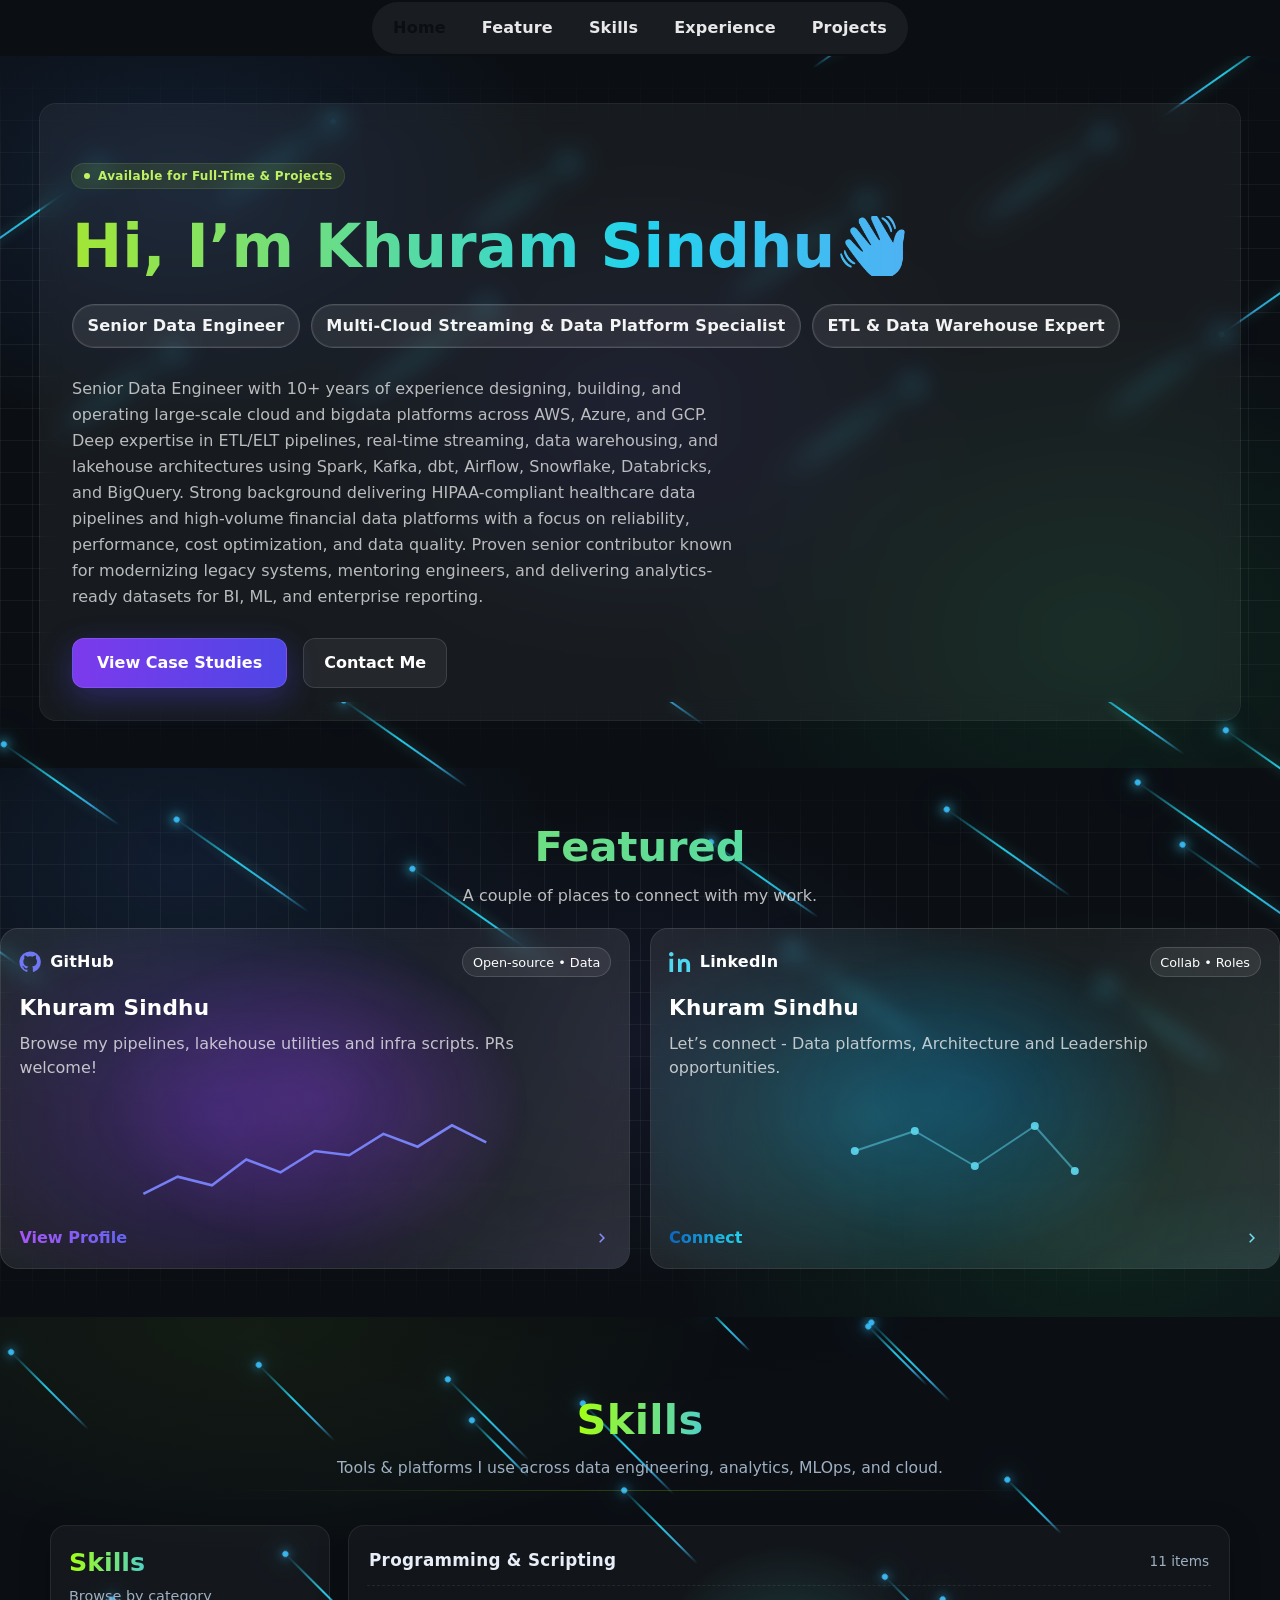
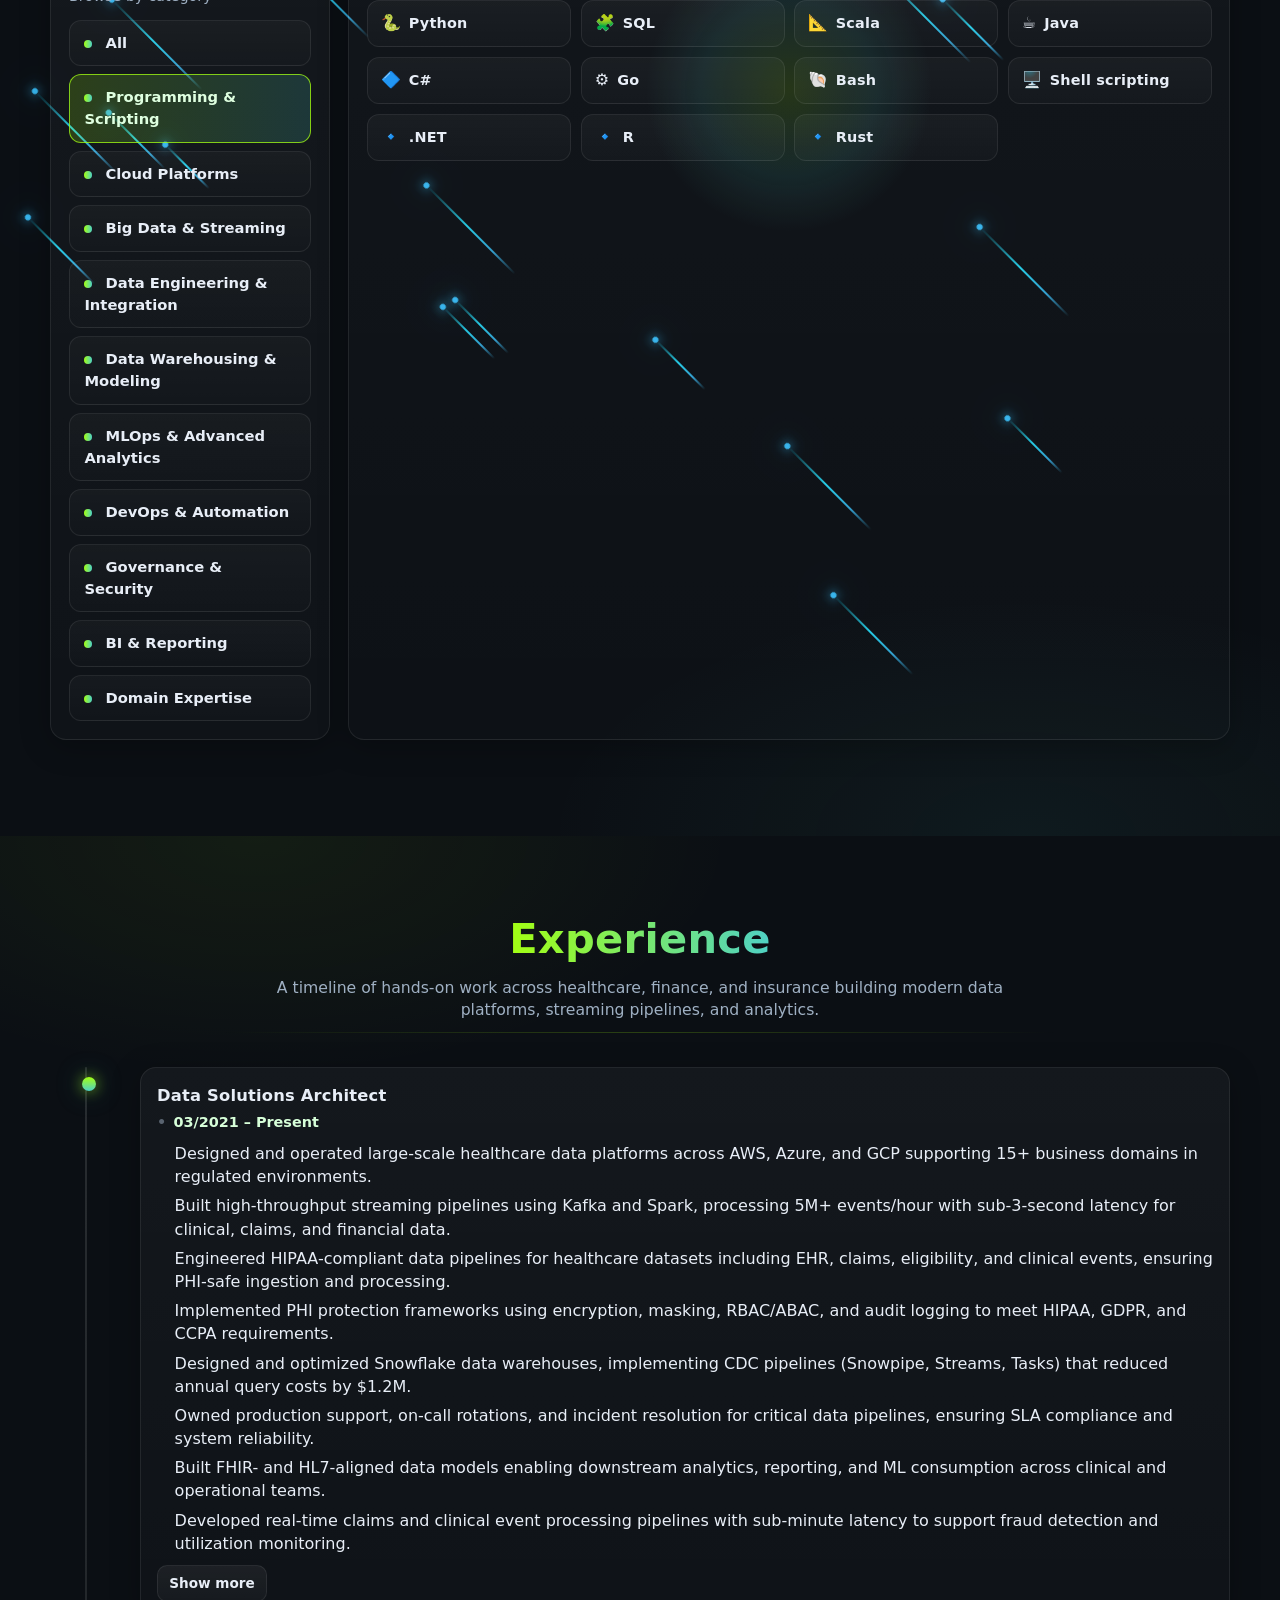
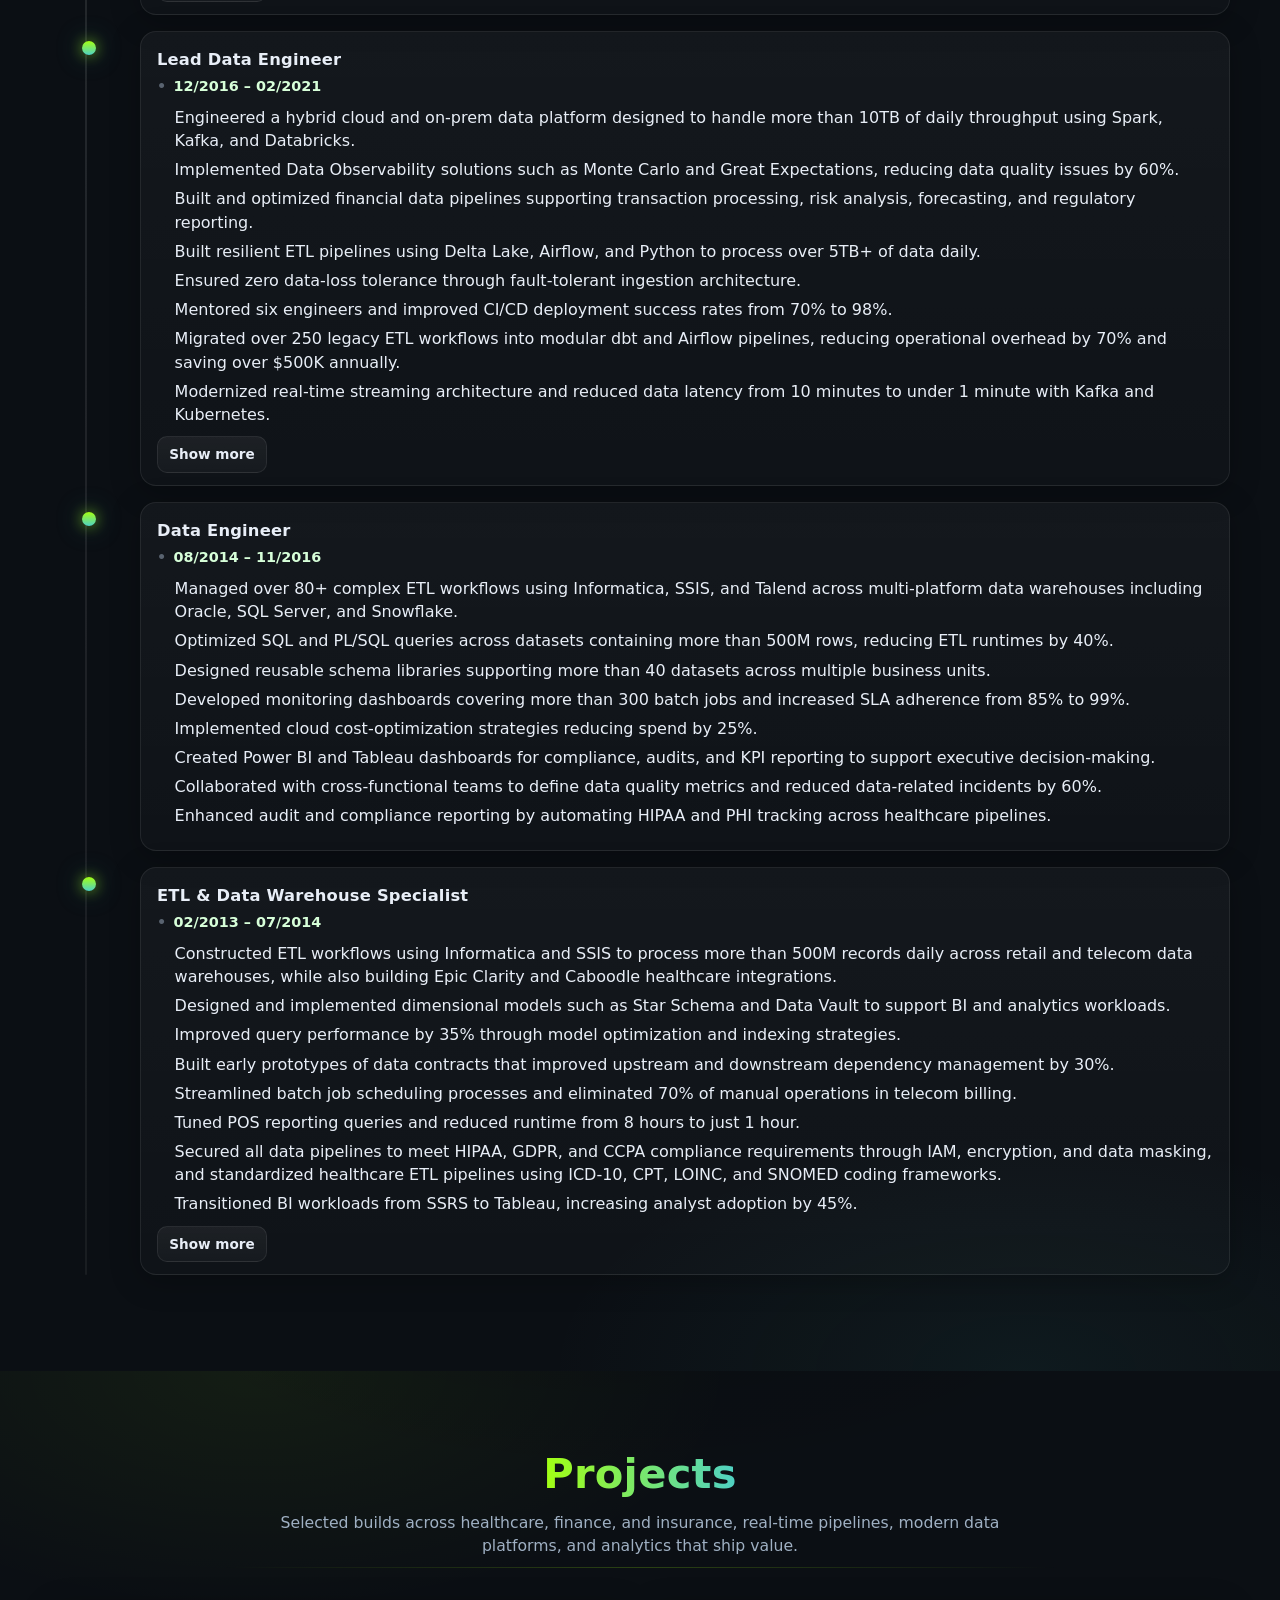
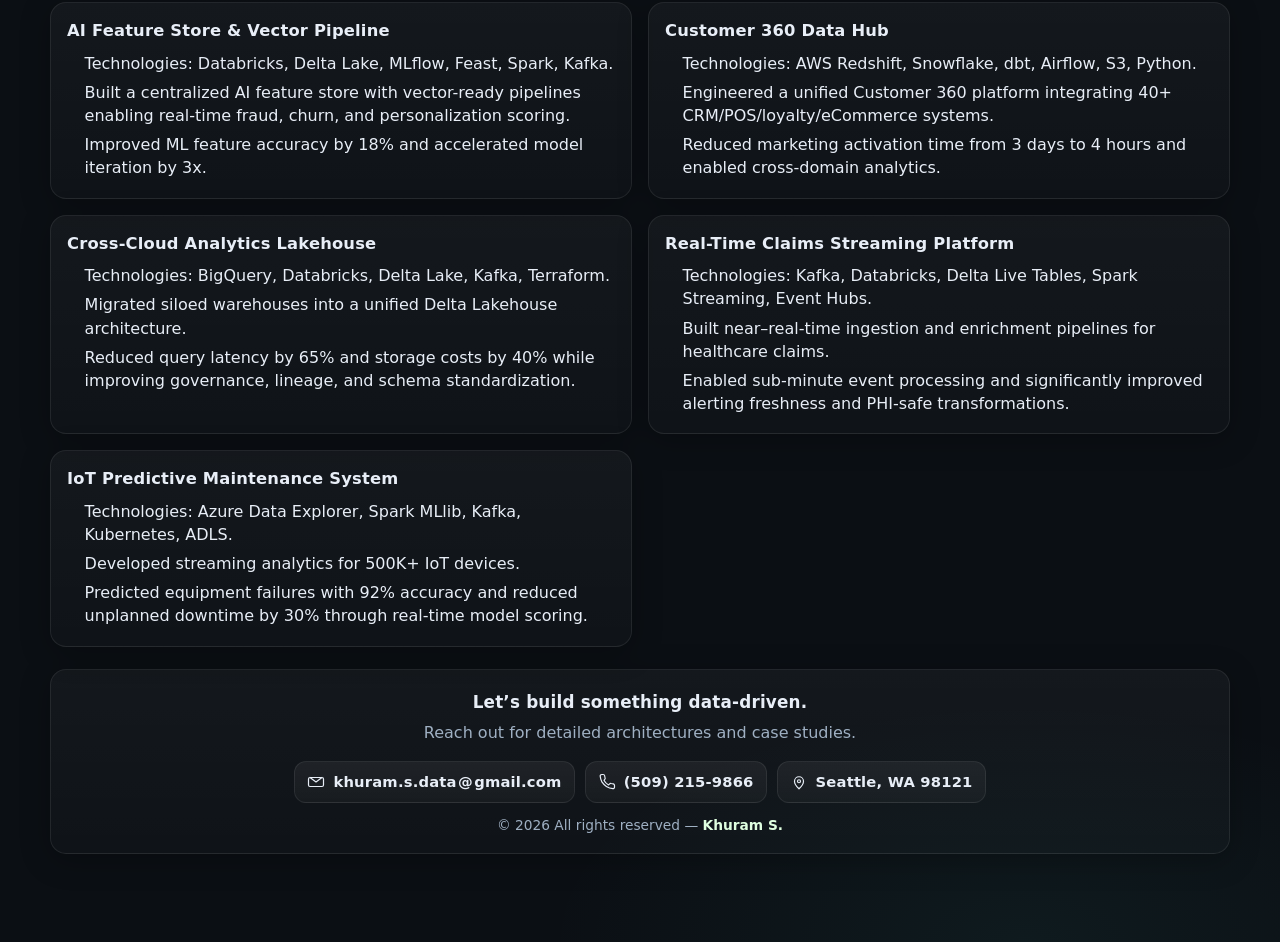
==== commit 334848c0: "Auto-generated commit" ====
--- a/index.html
+++ b/index.html
@@ -1,13 +1,13 @@
 <!DOCTYPE html><html lang="en" data-critters-container><head>
     <meta charset="utf-8">
-    <title>Khuram-S</title>
-    <base href="/portfolio./">
+    <title>Khuram-Sindhu</title>
+    <base href="/portfolio/">
     <meta name="viewport" content="width=device-width, initial-scale=1">
     <link rel="icon" type="image/x-icon" href="LOGO.jpg">
-  <style>*,:before,:after{--tw-border-spacing-x: 0;--tw-border-spacing-y: 0;--tw-translate-x: 0;--tw-translate-y: 0;--tw-rotate: 0;--tw-skew-x: 0;--tw-skew-y: 0;--tw-scale-x: 1;--tw-scale-y: 1;--tw-pan-x: ;--tw-pan-y: ;--tw-pinch-zoom: ;--tw-scroll-snap-strictness: proximity;--tw-gradient-from-position: ;--tw-gradient-via-position: ;--tw-gradient-to-position: ;--tw-ordinal: ;--tw-slashed-zero: ;--tw-numeric-figure: ;--tw-numeric-spacing: ;--tw-numeric-fraction: ;--tw-ring-inset: ;--tw-ring-offset-width: 0px;--tw-ring-offset-color: #fff;--tw-ring-color: rgb(59 130 246 / .5);--tw-ring-offset-shadow: 0 0 #0000;--tw-ring-shadow: 0 0 #0000;--tw-shadow: 0 0 #0000;--tw-shadow-colored: 0 0 #0000;--tw-blur: ;--tw-brightness: ;--tw-contrast: ;--tw-grayscale: ;--tw-hue-rotate: ;--tw-invert: ;--tw-saturate: ;--tw-sepia: ;--tw-drop-shadow: ;--tw-backdrop-blur: ;--tw-backdrop-brightness: ;--tw-backdrop-contrast: ;--tw-backdrop-grayscale: ;--tw-backdrop-hue-rotate: ;--tw-backdrop-invert: ;--tw-backdrop-opacity: ;--tw-backdrop-saturate: ;--tw-backdrop-sepia: ;--tw-contain-size: ;--tw-contain-layout: ;--tw-contain-paint: ;--tw-contain-style: }*,:before,:after{box-sizing:border-box;border-width:0;border-style:solid;border-color:#e5e7eb}:before,:after{--tw-content: ""}html{line-height:1.5;-webkit-text-size-adjust:100%;-moz-tab-size:4;tab-size:4;font-family:ui-sans-serif,system-ui,sans-serif,"Apple Color Emoji","Segoe UI Emoji",Segoe UI Symbol,"Noto Color Emoji";font-feature-settings:normal;font-variation-settings:normal;-webkit-tap-highlight-color:transparent}body{margin:0;line-height:inherit}h1,h2,h3{font-size:inherit;font-weight:inherit}a{color:inherit;text-decoration:inherit}button{font-family:inherit;font-feature-settings:inherit;font-variation-settings:inherit;font-size:100%;font-weight:inherit;line-height:inherit;letter-spacing:inherit;color:inherit;margin:0;padding:0}button{text-transform:none}button{-webkit-appearance:button;background-color:transparent;background-image:none}h1,h2,h3,p{margin:0}ul{list-style:none;margin:0;padding:0}button{cursor:pointer}svg{display:block;vertical-align:middle}.container{width:100%}@media (min-width: 640px){.container{max-width:640px}}@media (min-width: 768px){.container{max-width:768px}}@media (min-width: 1024px){.container{max-width:1024px}}@media (min-width: 1280px){.container{max-width:1280px}}@media (min-width: 1536px){.container{max-width:1536px}}.pointer-events-none{pointer-events:none}.absolute{position:absolute}.relative{position:relative}.sticky{position:sticky}.inset-0{inset:0}.top-0{top:0}.z-50{z-index:50}.mx-auto{margin-left:auto;margin-right:auto}.block{display:block}.flex{display:flex}.inline-flex{display:inline-flex}.h-1\.5{height:.375rem}.h-14{height:3.5rem}.min-h-\[75vh\]{min-height:75vh}.w-1\.5{width:.375rem}.max-w-2xl{max-width:42rem}.max-w-7xl{max-width:80rem}@keyframes pulse{50%{opacity:.5}}.animate-pulse{animation:pulse 2s cubic-bezier(.4,0,.6,1) infinite}.flex-wrap{flex-wrap:wrap}.items-center{align-items:center}.justify-center{justify-content:center}.gap-2{gap:.5rem}.gap-4{gap:1rem}.space-y-6>:not([hidden])~:not([hidden]){--tw-space-y-reverse: 0;margin-top:calc(1.5rem * calc(1 - var(--tw-space-y-reverse)));margin-bottom:calc(1.5rem * var(--tw-space-y-reverse))}.overflow-hidden{overflow:hidden}.text-balance{text-wrap:balance}.rounded-2xl{border-radius:1rem}.rounded-full{border-radius:9999px}.bg-\[\#0b0f14\]{--tw-bg-opacity: 1;background-color:rgb(11 15 20 / var(--tw-bg-opacity, 1))}.bg-lime-300{--tw-bg-opacity: 1;background-color:rgb(190 242 100 / var(--tw-bg-opacity, 1))}.bg-lime-400\/10{background-color:#a3e6351a}.bg-white\/5{background-color:#ffffff0d}.bg-\[radial-gradient\(360px_260px_at_var\(--mx\,50\%\)_var\(--my\,50\%\)\,rgba\(163\,230\,53\,0\.12\)\,transparent_60\%\)\]{background-image:radial-gradient(360px 260px at var(--mx,50%) var(--my,50%),rgba(163,230,53,.12),transparent 60%)}.bg-gradient-to-r{background-image:linear-gradient(to right,var(--tw-gradient-stops))}.from-lime-400{--tw-gradient-from: #a3e635 var(--tw-gradient-from-position);--tw-gradient-to: rgb(163 230 53 / 0) var(--tw-gradient-to-position);--tw-gradient-stops: var(--tw-gradient-from), var(--tw-gradient-to)}.via-cyan-400{--tw-gradient-to: rgb(34 211 238 / 0) var(--tw-gradient-to-position);--tw-gradient-stops: var(--tw-gradient-from), #22d3ee var(--tw-gradient-via-position), var(--tw-gradient-to)}.to-indigo-400{--tw-gradient-to: #818cf8 var(--tw-gradient-to-position)}.bg-clip-text{background-clip:text}.p-6{padding:1.5rem}.px-3{padding-left:.75rem;padding-right:.75rem}.px-4{padding-left:1rem;padding-right:1rem}.px-6{padding-left:1.5rem;padding-right:1.5rem}.py-1{padding-top:.25rem;padding-bottom:.25rem}.py-10{padding-top:2.5rem;padding-bottom:2.5rem}.text-4xl{font-size:2.25rem;line-height:2.5rem}.text-xs{font-size:.75rem;line-height:1rem}.font-extrabold{font-weight:800}.font-semibold{font-weight:600}.leading-relaxed{line-height:1.625}.leading-tight{line-height:1.25}.tracking-wide{letter-spacing:.025em}.text-lime-300{--tw-text-opacity: 1;color:rgb(190 242 100 / var(--tw-text-opacity, 1))}.text-transparent{color:transparent}.text-white{--tw-text-opacity: 1;color:rgb(255 255 255 / var(--tw-text-opacity, 1))}.text-white\/70{color:#ffffffb3}.opacity-0{opacity:0}.ring-1{--tw-ring-offset-shadow: var(--tw-ring-inset) 0 0 0 var(--tw-ring-offset-width) var(--tw-ring-offset-color);--tw-ring-shadow: var(--tw-ring-inset) 0 0 0 calc(1px + var(--tw-ring-offset-width)) var(--tw-ring-color);box-shadow:var(--tw-ring-offset-shadow),var(--tw-ring-shadow),var(--tw-shadow, 0 0 #0000)}.ring-lime-300\/20{--tw-ring-color: rgb(190 242 100 / .2)}.ring-white\/10{--tw-ring-color: rgb(255 255 255 / .1)}.backdrop-blur-md{--tw-backdrop-blur: blur(12px);-webkit-backdrop-filter:var(--tw-backdrop-blur) var(--tw-backdrop-brightness) var(--tw-backdrop-contrast) var(--tw-backdrop-grayscale) var(--tw-backdrop-hue-rotate) var(--tw-backdrop-invert) var(--tw-backdrop-opacity) var(--tw-backdrop-saturate) var(--tw-backdrop-sepia);backdrop-filter:var(--tw-backdrop-blur) var(--tw-backdrop-brightness) var(--tw-backdrop-contrast) var(--tw-backdrop-grayscale) var(--tw-backdrop-hue-rotate) var(--tw-backdrop-invert) var(--tw-backdrop-opacity) var(--tw-backdrop-saturate) var(--tw-backdrop-sepia)}.transition{transition-property:color,background-color,border-color,text-decoration-color,fill,stroke,opacity,box-shadow,transform,filter,backdrop-filter;transition-timing-function:cubic-bezier(.4,0,.2,1);transition-duration:.15s}@media (min-width: 640px){.sm\:text-5xl{font-size:3rem;line-height:1}}@media (min-width: 1024px){.lg\:space-y-7>:not([hidden])~:not([hidden]){--tw-space-y-reverse: 0;margin-top:calc(1.75rem * calc(1 - var(--tw-space-y-reverse)));margin-bottom:calc(1.75rem * var(--tw-space-y-reverse))}.lg\:p-8{padding:2rem}.lg\:px-10{padding-left:2.5rem;padding-right:2.5rem}.lg\:px-8{padding-left:2rem;padding-right:2rem}.lg\:py-12{padding-top:3rem;padding-bottom:3rem}.lg\:text-6xl{font-size:3.75rem;line-height:1}.group:hover .lg\:group-hover\:opacity-100{opacity:1}}
-</style><link rel="stylesheet" href="styles-Z55AXON5.css" media="print" onload="this.media='all'"><noscript><link rel="stylesheet" href="styles-Z55AXON5.css"></noscript><style ng-app-id="ng">.site-nav[_ngcontent-ng-c3123382229]{position:sticky;top:0;background:rgb(11 15 20 / var(--tw-bg-opacity, 1))}.progress-track[_ngcontent-ng-c3123382229]{position:absolute;left:0;right:0;top:0;height:2px}.progress-bar[_ngcontent-ng-c3123382229]{height:100%;background-image:linear-gradient(90deg,#a3e635,#22d3ee);box-shadow:0 0 12px #22d3ee73;transition:width .12s ease}.container[_ngcontent-ng-c3123382229]{max-width:1200px}.nav-list-wrap[_ngcontent-ng-c3123382229]{position:relative;display:inline-flex}.nav-list[_ngcontent-ng-c3123382229]{display:flex;align-items:center;gap:.35rem;padding:.35rem;border-radius:9999px;background:#ffffff0f;margin:0}.nav-list[_ngcontent-ng-c3123382229] > li[_ngcontent-ng-c3123382229]{list-style:none}.nav-pill[_ngcontent-ng-c3123382229]{padding:.55rem .95rem;border-radius:9999px;font-weight:700;letter-spacing:.2px;color:#ffffffe6;background:transparent;transition:transform .18s ease,background .18s ease,color .18s ease}.nav-pill[_ngcontent-ng-c3123382229]:hover{transform:translateY(-1px);background:#ffffff1a}.nav-pill.is-active[_ngcontent-ng-c3123382229]{color:#0b0f14}.nav-indicator[_ngcontent-ng-c3123382229]{position:absolute;left:0;bottom:.35rem;height:calc(100% - .7rem);border-radius:9999px;z-index:0;opacity:0;width:0;background:linear-gradient(90deg,#a3e635,#22d3ee);box-shadow:0 8px 24px #22d3ee59;transition:transform .28s cubic-bezier(.2,.8,.2,1),width .28s cubic-bezier(.2,.8,.2,1),opacity .2s ease}.nav-list[_ngcontent-ng-c3123382229] > li[_ngcontent-ng-c3123382229]{position:relative;z-index:1}@media (max-width: 768px){.nav-list[_ngcontent-ng-c3123382229]{overflow-x:auto;-webkit-overflow-scrolling:touch}.nav-list[_ngcontent-ng-c3123382229]::-webkit-scrollbar{display:none}}[_nghost-ng-c3123382229]{display:block}.left-spotlight[_ngcontent-ng-c3123382229]{--mx: 50%;--my: 50%}.bg-gradient-pan[_ngcontent-ng-c3123382229]{position:absolute;inset:0;background:radial-gradient(640px 420px at 14% 18%,rgba(59,130,246,.12),transparent 60%),radial-gradient(720px 520px at 86% 82%,rgba(34,197,94,.11),transparent 60%),radial-gradient(520px 380px at 50% 50%,rgba(99,102,241,.08),transparent 65%);animation:_ngcontent-ng-c3123382229_gradient-pan 28s ease-in-out infinite alternate}@keyframes _ngcontent-ng-c3123382229_gradient-pan{0%{transform:translate(-5%,-3%) scale(1)}50%{transform:translate(6%,4%) scale(1.03)}to{transform:translate(-2%,5%) scale(1.01)}}.bg-grid-anim[_ngcontent-ng-c3123382229]{position:absolute;inset:0;background-image:linear-gradient(rgba(255,255,255,.05) 1px,transparent 1px),linear-gradient(90deg,rgba(255,255,255,.05) 1px,transparent 1px);background-size:32px 32px,32px 32px;background-position:0 0,0 0;mask-image:linear-gradient(to bottom,transparent,black 20%,black 80%,transparent);animation:_ngcontent-ng-c3123382229_grid-pan 40s linear infinite}@keyframes _ngcontent-ng-c3123382229_grid-pan{0%{background-position:0 0,0 0}to{background-position:256px 160px,256px 160px}}.meteors[_ngcontent-ng-c3123382229]{position:absolute;inset:-12%;overflow:hidden;filter:drop-shadow(0 0 6px rgba(94,234,212,.45))}.meteors[_ngcontent-ng-c3123382229]   li[_ngcontent-ng-c3123382229]{position:absolute;list-style:none;top:var(--top);left:var(--left);width:var(--len, 160px);height:2px;border-radius:9999px;transform:rotate(-35deg) translateZ(0);background:linear-gradient(90deg,#0000,#38bdf8d9 25%,#22d3ee 55%,#0000);animation:_ngcontent-ng-c3123382229_meteor var(--dur, 7s) var(--delay, 0s) linear infinite;opacity:.95}.meteors[_ngcontent-ng-c3123382229]   li[_ngcontent-ng-c3123382229]:before{content:"";position:absolute;right:-4px;top:-2px;width:6px;height:6px;border-radius:9999px;background:#38bdf8;box-shadow:0 0 10px #38bdf8e6,0 0 20px #22d3eeb3,0 0 36px #22d3ee8c}@keyframes _ngcontent-ng-c3123382229_meteor{0%{transform:translateZ(0) rotate(-35deg);opacity:0}8%{opacity:1}92%{opacity:1}to{transform:translate3d(120vmax,120vmax,0) rotate(-35deg);opacity:0}}.btn-primary[_ngcontent-ng-c3123382229]{position:relative;display:inline-flex;align-items:center;justify-content:center;padding:12px 24px;border-radius:12px;font-weight:600;background-image:linear-gradient(90deg,#7c3aed,#4f46e5);color:#fff;box-shadow:0 10px 30px #4f46e559;border:1px solid rgba(255,255,255,.1);transition:transform .2s ease,box-shadow .2s ease,background-position .2s ease;overflow:hidden}.btn-primary[_ngcontent-ng-c3123382229]:hover{transform:translateY(-1px);box-shadow:0 14px 36px #4f46e573}.btn-primary[_ngcontent-ng-c3123382229]:after{content:"";position:absolute;inset:0;background:linear-gradient(110deg,transparent,rgba(255,255,255,.28),transparent);background-size:200% 100%;opacity:0;transition:opacity .3s ease}.btn-primary[_ngcontent-ng-c3123382229]:hover:after{opacity:.7;animation:_ngcontent-ng-c3123382229_sheen 1.2s linear infinite}.btn-ghost[_ngcontent-ng-c3123382229]{display:inline-flex;align-items:center;justify-content:center;padding:12px 20px;border-radius:12px;font-weight:600;background:#ffffff0f;color:#fff;border:1px solid rgba(255,255,255,.12);transition:background .2s ease,transform .2s ease}.btn-ghost[_ngcontent-ng-c3123382229]:hover{background:#ffffff1f;transform:translateY(-1px)}@keyframes _ngcontent-ng-c3123382229_sheen{to{background-position-x:150%}}.roles[_ngcontent-ng-c3123382229]{display:flex;flex-wrap:wrap;gap:.6rem .7rem;margin:.2rem 0 0;padding:0;list-style:none}.roles[_ngcontent-ng-c3123382229]   li[_ngcontent-ng-c3123382229]{padding:.55rem .9rem;border-radius:9999px;background:#ffffff14;color:#fffffff2;border:1px solid rgba(255,255,255,.16);box-shadow:inset 0 0 0 1px #ffffff0f;font-weight:700;letter-spacing:.15px;font-size:clamp(.9rem,.85rem + .2vw,1.05rem)}.contact-popover[_ngcontent-ng-c3123382229]{position:absolute;left:0;top:100%;margin-top:.5rem;z-index:50;background:#111827eb;border:1px solid rgba(255,255,255,.12);border-radius:12px;padding:.6rem;min-width:260px;box-shadow:0 20px 60px #00000059}.contact-item[_ngcontent-ng-c3123382229]{display:block;color:#fff;text-decoration:none;padding:.5rem .6rem;border-radius:10px;font-weight:600}.contact-item[_ngcontent-ng-c3123382229]:hover{background:#ffffff14}@media (prefers-reduced-motion: reduce){.bg-gradient-pan[_ngcontent-ng-c3123382229], .bg-grid-anim[_ngcontent-ng-c3123382229], .meteors[_ngcontent-ng-c3123382229]   li[_ngcontent-ng-c3123382229]{animation:none!important}}</style><style ng-app-id="ng">[_nghost-ng-c2763432455]{display:block}.left-spotlight[_ngcontent-ng-c2763432455]{--mx: 50%;--my: 50%}.bg-gradient-pan[_ngcontent-ng-c2763432455]{position:absolute;inset:0;background:radial-gradient(640px 420px at 14% 18%,rgba(59,130,246,.12),transparent 60%),radial-gradient(720px 520px at 86% 82%,rgba(34,197,94,.11),transparent 60%),radial-gradient(520px 380px at 50% 50%,rgba(99,102,241,.08),transparent 65%);animation:_ngcontent-ng-c2763432455_gradient-pan 28s ease-in-out infinite alternate}@keyframes _ngcontent-ng-c2763432455_gradient-pan{0%{transform:translate(-5%,-3%) scale(1)}50%{transform:translate(6%,4%) scale(1.03)}to{transform:translate(-2%,5%) scale(1.01)}}.bg-grid-anim[_ngcontent-ng-c2763432455]{position:absolute;inset:0;background-image:linear-gradient(rgba(255,255,255,.05) 1px,transparent 1px),linear-gradient(90deg,rgba(255,255,255,.05) 1px,transparent 1px);background-size:32px 32px,32px 32px;background-position:0 0,0 0;mask-image:linear-gradient(to bottom,transparent,black 20%,black 80%,transparent);animation:_ngcontent-ng-c2763432455_grid-pan 40s linear infinite}@keyframes _ngcontent-ng-c2763432455_grid-pan{0%{background-position:0 0,0 0}to{background-position:256px 160px,256px 160px}}.meteors[_ngcontent-ng-c2763432455]{position:absolute;inset:-12%;overflow:hidden;filter:drop-shadow(0 0 6px rgba(94,234,212,.45))}.meteors[_ngcontent-ng-c2763432455]   li[_ngcontent-ng-c2763432455]{position:absolute;list-style:none;top:var(--top);left:var(--left);width:var(--len, 160px);height:2px;border-radius:9999px;transform:rotate(-35deg) translateZ(0);background:linear-gradient(90deg,#0000,#38bdf8d9 25%,#22d3ee 55%,#0000);animation:_ngcontent-ng-c2763432455_meteor var(--dur, 7s) var(--delay, 0s) linear infinite;opacity:.95}.meteors[_ngcontent-ng-c2763432455]   li[_ngcontent-ng-c2763432455]:before{content:"";position:absolute;right:-4px;top:-2px;width:6px;height:6px;border-radius:9999px;background:#38bdf8;box-shadow:0 0 10px #38bdf8e6,0 0 20px #22d3eeb3,0 0 36px #22d3ee8c}@keyframes _ngcontent-ng-c2763432455_meteor{0%{transform:translateZ(0) rotate(-35deg);opacity:0}8%{opacity:1}92%{opacity:1}to{transform:translate3d(120vmax,120vmax,0) rotate(-35deg);opacity:0}}.btn-primary[_ngcontent-ng-c2763432455]{position:relative;display:inline-flex;align-items:center;justify-content:center;padding:12px 24px;border-radius:12px;font-weight:600;background-image:linear-gradient(90deg,#7c3aed,#4f46e5);color:#fff;box-shadow:0 10px 30px #4f46e559;border:1px solid rgba(255,255,255,.1);transition:transform .2s ease,box-shadow .2s ease,background-position .2s ease;overflow:hidden}.btn-primary[_ngcontent-ng-c2763432455]:hover{transform:translateY(-1px);box-shadow:0 14px 36px #4f46e573}.btn-primary[_ngcontent-ng-c2763432455]:after{content:"";position:absolute;inset:0;background:linear-gradient(110deg,transparent,rgba(255,255,255,.28),transparent);background-size:200% 100%;opacity:0;transition:opacity .3s ease}.btn-primary[_ngcontent-ng-c2763432455]:hover:after{opacity:.7;animation:_ngcontent-ng-c2763432455_sheen 1.2s linear infinite}.btn-ghost[_ngcontent-ng-c2763432455]{display:inline-flex;align-items:center;justify-content:center;padding:12px 20px;border-radius:12px;font-weight:600;background:#ffffff0f;color:#fff;border:1px solid rgba(255,255,255,.12);transition:background .2s ease,transform .2s ease}.btn-ghost[_ngcontent-ng-c2763432455]:hover{background:#ffffff1f;transform:translateY(-1px)}@keyframes _ngcontent-ng-c2763432455_sheen{to{background-position-x:150%}}.roles[_ngcontent-ng-c2763432455]{display:flex;flex-wrap:wrap;gap:.6rem .7rem;margin:.2rem 0 0;padding:0;list-style:none}.roles[_ngcontent-ng-c2763432455]   li[_ngcontent-ng-c2763432455]{padding:.55rem .9rem;border-radius:9999px;background:#ffffff14;color:#fffffff2;border:1px solid rgba(255,255,255,.16);box-shadow:inset 0 0 0 1px #ffffff0f;font-weight:700;letter-spacing:.15px;font-size:clamp(.9rem,.85rem + .2vw,1.05rem)}.contact-popover[_ngcontent-ng-c2763432455]{position:absolute;left:0;top:100%;margin-top:.5rem;z-index:50;background:#111827eb;-webkit-backdrop-filter:blur(8px);backdrop-filter:blur(8px);border:1px solid rgba(255,255,255,.12);border-radius:12px;padding:.6rem;min-width:260px;box-shadow:0 20px 60px #00000059}.contact-item[_ngcontent-ng-c2763432455]{display:block;color:#fff;text-decoration:none;padding:.5rem .6rem;border-radius:10px;font-weight:600}.contact-item[_ngcontent-ng-c2763432455]:hover{background:#ffffff14}@media (prefers-reduced-motion: reduce){.bg-gradient-pan[_ngcontent-ng-c2763432455], .bg-grid-anim[_ngcontent-ng-c2763432455], .meteors[_ngcontent-ng-c2763432455]   li[_ngcontent-ng-c2763432455]{animation:none!important}}</style><style ng-app-id="ng">.feature-wrap[_ngcontent-ng-c628973783]{position:relative;padding:3rem 0;background:rgb(11 15 20 / var(--tw-bg-opacity, 1))}.feature-bg[_ngcontent-ng-c628973783]{position:absolute;inset:0;pointer-events:none;z-index:0}.feature-head[_ngcontent-ng-c628973783], .feature-grid[_ngcontent-ng-c628973783]{position:relative;z-index:1}.feature-bg[_ngcontent-ng-c628973783]   .bg-gradient-pan[_ngcontent-ng-c628973783]{position:absolute;inset:0;background:radial-gradient(640px 420px at 14% 18%,rgba(59,130,246,.12),transparent 60%),radial-gradient(720px 520px at 86% 82%,rgba(34,197,94,.11),transparent 60%),radial-gradient(520px 380px at 50% 50%,rgba(99,102,241,.08),transparent 65%);animation:_ngcontent-ng-c628973783_feature-gradient-pan 28s ease-in-out infinite alternate}@keyframes _ngcontent-ng-c628973783_feature-gradient-pan{0%{transform:translate(-5%,-3%) scale(1)}50%{transform:translate(6%,4%) scale(1.03)}to{transform:translate(-2%,5%) scale(1.01)}}.feature-bg[_ngcontent-ng-c628973783]   .bg-grid-anim[_ngcontent-ng-c628973783]{position:absolute;inset:0;background-image:linear-gradient(rgba(255,255,255,.05) 1px,transparent 1px),linear-gradient(90deg,rgba(255,255,255,.05) 1px,transparent 1px);background-size:32px 32px,32px 32px;-webkit-mask-image:linear-gradient(to bottom,transparent,#000 20%,#000 80%,transparent);mask-image:linear-gradient(to bottom,transparent,#000 20%,#000 80%,transparent);animation:_ngcontent-ng-c628973783_feature-grid-pan 40s linear infinite}@keyframes _ngcontent-ng-c628973783_feature-grid-pan{0%{background-position:0 0,0 0}to{background-position:256px 160px,256px 160px}}.feature-bg[_ngcontent-ng-c628973783]   .meteors[_ngcontent-ng-c628973783]{position:absolute;inset:-12%;overflow:hidden;filter:drop-shadow(0 0 6px rgba(94,234,212,.45))}.feature-bg[_ngcontent-ng-c628973783]   .meteors[_ngcontent-ng-c628973783]{--speed: 0}.feature-bg[_ngcontent-ng-c628973783]   .meteors[_ngcontent-ng-c628973783]   li[_ngcontent-ng-c628973783]{position:absolute;list-style:none;top:var(--top);right:var(--right);width:var(--len, 160px);height:2px;border-radius:9999px;transform:rotate(35deg) translateZ(0);background:linear-gradient(270deg,#0000,#38bdf8d9 25%,#22d3ee 55%,#0000);animation:_ngcontent-ng-c628973783_feature-meteor var(--dur, 12s) var(--delay, 0s) linear infinite;opacity:.95}.feature-bg[_ngcontent-ng-c628973783]   .meteors[_ngcontent-ng-c628973783]   li[_ngcontent-ng-c628973783]:before{content:"";position:absolute;left:-4px;top:-2px;width:6px;height:6px;border-radius:9999px;background:#38bdf8;box-shadow:0 0 10px #38bdf8e6,0 0 20px #22d3eeb3,0 0 36px #22d3ee8c}@keyframes _ngcontent-ng-c628973783_feature-meteor{0%{transform:translateZ(0) rotate(35deg);opacity:0}8%{opacity:1}92%{opacity:1}to{transform:translate3d(-80vmax,80vmax,0) rotate(35deg);opacity:0}}.feature-bg[_ngcontent-ng-c628973783]   .meteors[_ngcontent-ng-c628973783]   li[_ngcontent-ng-c628973783]:nth-child(1){--top:-6%;--right: 5%;--len:160px;--dur:6.5s;--delay:0s}.feature-bg[_ngcontent-ng-c628973783]   .meteors[_ngcontent-ng-c628973783]   li[_ngcontent-ng-c628973783]:nth-child(2){--top: 2%;--right:15%;--len:130px;--dur:7.2s;--delay:1s}.feature-bg[_ngcontent-ng-c628973783]   .meteors[_ngcontent-ng-c628973783]   li[_ngcontent-ng-c628973783]:nth-child(3){--top:-8%;--right:28%;--len:180px;--dur:6.8s;--delay:2.2s}.feature-bg[_ngcontent-ng-c628973783]   .meteors[_ngcontent-ng-c628973783]   li[_ngcontent-ng-c628973783]:nth-child(4){--top:10%;--right: 5%;--len:140px;--dur:7.8s;--delay:.8s}.feature-bg[_ngcontent-ng-c628973783]   .meteors[_ngcontent-ng-c628973783]   li[_ngcontent-ng-c628973783]:nth-child(5){--top:-4%;--right:45%;--len:170px;--dur:6.2s;--delay:1.6s}.feature-bg[_ngcontent-ng-c628973783]   .meteors[_ngcontent-ng-c628973783]   li[_ngcontent-ng-c628973783]:nth-child(6){--top: 6%;--right:60%;--len:150px;--dur:7.4s;--delay:.3s}.feature-bg[_ngcontent-ng-c628973783]   .meteors[_ngcontent-ng-c628973783]   li[_ngcontent-ng-c628973783]:nth-child(7){--top:-9%;--right:72%;--len:190px;--dur:6.6s;--delay:2.7s}.feature-bg[_ngcontent-ng-c628973783]   .meteors[_ngcontent-ng-c628973783]   li[_ngcontent-ng-c628973783]:nth-child(8){--top:12%;--right:82%;--len:140px;--dur:7.6s;--delay:1.1s}.feature-bg[_ngcontent-ng-c628973783]   .meteors[_ngcontent-ng-c628973783]   li[_ngcontent-ng-c628973783]:nth-child(9){--top:-7%;--right:90%;--len:160px;--dur:6.9s;--delay:3.2s}.feature-bg[_ngcontent-ng-c628973783]   .meteors[_ngcontent-ng-c628973783]   li[_ngcontent-ng-c628973783]:nth-child(10){--top:18%;--right:10%;--len:150px;--dur:7.9s;--delay:2s}.feature-bg[_ngcontent-ng-c628973783]   .meteors[_ngcontent-ng-c628973783]   li[_ngcontent-ng-c628973783]:nth-child(11){--top:28%;--right: 6%;--len:170px;--dur:7.1s;--delay:.7s}.feature-bg[_ngcontent-ng-c628973783]   .meteors[_ngcontent-ng-c628973783]   li[_ngcontent-ng-c628973783]:nth-child(12){--top:22%;--right:22%;--len:150px;--dur:8s;--delay:2.1s}.feature-bg[_ngcontent-ng-c628973783]   .meteors[_ngcontent-ng-c628973783]   li[_ngcontent-ng-c628973783]:nth-child(13){--top:26%;--right:38%;--len:130px;--dur:7.2s;--delay:1.2s}.feature-bg[_ngcontent-ng-c628973783]   .meteors[_ngcontent-ng-c628973783]   li[_ngcontent-ng-c628973783]:nth-child(14){--top:32%;--right:54%;--len:180px;--dur:6.6s;--delay:2.8s}.feature-bg[_ngcontent-ng-c628973783]   .meteors[_ngcontent-ng-c628973783]   li[_ngcontent-ng-c628973783]:nth-child(15){--top:24%;--right:70%;--len:160px;--dur:7.4s;--delay:1.6s}.feature-bg[_ngcontent-ng-c628973783]   .meteors[_ngcontent-ng-c628973783]   li[_ngcontent-ng-c628973783]:nth-child(16){--top:36%;--right:86%;--len:150px;--dur:7.7s;--delay:.9s}.feature-bg[_ngcontent-ng-c628973783]   .meteors[_ngcontent-ng-c628973783]   li[_ngcontent-ng-c628973783]:nth-child(17){--top:48%;--right:12%;--len:150px;--dur:7.6s;--delay:1.3s}.feature-bg[_ngcontent-ng-c628973783]   .meteors[_ngcontent-ng-c628973783]   li[_ngcontent-ng-c628973783]:nth-child(18){--top:44%;--right:30%;--len:180px;--dur:6.9s;--delay:2.4s}@media (prefers-reduced-motion: reduce){.feature-bg[_ngcontent-ng-c628973783]   .bg-gradient-pan[_ngcontent-ng-c628973783], .feature-bg[_ngcontent-ng-c628973783]   .bg-grid-anim[_ngcontent-ng-c628973783], .feature-bg[_ngcontent-ng-c628973783]   .meteors[_ngcontent-ng-c628973783]   li[_ngcontent-ng-c628973783]{animation:none!important}}.feature-wrap[_ngcontent-ng-c628973783]{padding:3rem 0;background:rgb(11 15 20 / var(--tw-bg-opacity, 1))}.feature-head[_ngcontent-ng-c628973783]{text-align:center;margin-bottom:1.25rem}.feature-head[_ngcontent-ng-c628973783]   h2[_ngcontent-ng-c628973783]{margin:0;font-weight:900;font-size:clamp(1.8rem,1.2rem + 2.4vw,2.6rem);background-image:linear-gradient(90deg,#a3e635,#22d3ee);-webkit-background-clip:text;background-clip:text;color:transparent}.feature-head[_ngcontent-ng-c628973783]   p[_ngcontent-ng-c628973783]{margin-top:.35rem;color:#ffffffb8}.feature-grid[_ngcontent-ng-c628973783]{display:grid;gap:1rem;grid-template-columns:1fr}@media (min-width: 900px){.feature-grid[_ngcontent-ng-c628973783]{grid-template-columns:1fr 1fr;gap:1.2rem}}.card[_ngcontent-ng-c628973783]{--a1:#7c3aed;--a2:#4f46e5;--glow: rgba(124,58,237,.28);position:relative;display:flex;flex-direction:column;gap:.9rem;padding:1.15rem;border-radius:18px;color:#fff;text-decoration:none;background:#ffffff0e;border:1px solid rgba(255,255,255,.12);-webkit-backdrop-filter:blur(10px);backdrop-filter:blur(10px);overflow:hidden;transform-style:preserve-3d;isolation:isolate;transition:box-shadow .25s ease,transform .25s ease}.card[_ngcontent-ng-c628973783]:hover{box-shadow:0 18px 60px #00000059}.accent-gh[_ngcontent-ng-c628973783]{--a1:#a855f7;--a2:#6366f1;--glow: rgba(124,58,237,.35)}.accent-li[_ngcontent-ng-c628973783]{--a1:#0A66C2;--a2:#22d3ee;--glow: rgba(34,211,238,.25)}.card[_ngcontent-ng-c628973783]:before{content:"";position:absolute;inset:0;pointer-events:none;z-index:-1;background:radial-gradient(520px 360px at 35% 55%,var(--glow) 0%,transparent 60%),linear-gradient(90deg,rgba(255,255,255,.04) 0%,transparent 42%);opacity:.95}.card[_ngcontent-ng-c628973783]:after{content:"";position:absolute;inset:0;pointer-events:none;background:linear-gradient(115deg,transparent 55%,rgba(255,255,255,.05) 72%,rgba(255,255,255,.12) 100%);opacity:.6}.ambient-glow[_ngcontent-ng-c628973783]{position:absolute;inset:-22%;z-index:-2;opacity:.85;background:radial-gradient(360px 260px at var(--mx,50%) var(--my,50%),color-mix(in oklab,var(--a1) 28%,transparent) 0%,transparent 60%),radial-gradient(520px 380px at 85% 120%,color-mix(in oklab,var(--a2) 20%,transparent) 0%,transparent 70%);transition:opacity .35s ease,transform .35s ease;-webkit-mask-image:linear-gradient(to bottom,transparent,#000 10%,#000 90%,transparent);mask-image:linear-gradient(to bottom,transparent,#000 10%,#000 90%,transparent)}.shine[_ngcontent-ng-c628973783]{position:absolute;inset:-10% -40%;pointer-events:none;background:linear-gradient(110deg,transparent 0%,rgba(255,255,255,.22) 18%,rgba(255,255,255,.55) 24%,rgba(255,255,255,.22) 30%,transparent 40%);transform:translate(-120%);opacity:0}.card-head[_ngcontent-ng-c628973783]{display:flex;align-items:center;justify-content:space-between;gap:.8rem}.badge[_ngcontent-ng-c628973783]{display:flex;align-items:center;gap:.55rem;font-weight:800;letter-spacing:.2px}.badge[_ngcontent-ng-c628973783]   .ico[_ngcontent-ng-c628973783]{width:22px;height:22px;color:color-mix(in oklab,var(--a2),white 10%)}.chip[_ngcontent-ng-c628973783]{font-size:.8rem;padding:.28rem .6rem;border-radius:9999px;background:#ffffff14;border:1px solid rgba(255,255,255,.14)}.card-body[_ngcontent-ng-c628973783]{display:flex;flex-direction:column;gap:.5rem}.title[_ngcontent-ng-c628973783]{font-weight:900;letter-spacing:.2px;font-size:clamp(1.1rem,.95rem + .8vw,1.35rem)}.desc[_ngcontent-ng-c628973783]{color:#ffffffb8;max-width:52ch}.parallax[_ngcontent-ng-c628973783]{position:relative;height:120px;margin-top:.2rem;color:color-mix(in oklab,var(--a2),white 15%);transform:translateZ(36px)}.graph[_ngcontent-ng-c628973783], .net[_ngcontent-ng-c628973783]{width:100%;height:100%}.card-foot[_ngcontent-ng-c628973783]{display:flex;align-items:center;justify-content:space-between;gap:.6rem}.cta[_ngcontent-ng-c628973783]{font-weight:800;background-image:linear-gradient(90deg,var(--a1),var(--a2));-webkit-background-clip:text;background-clip:text;color:transparent}.arrow[_ngcontent-ng-c628973783]{width:18px;height:18px;color:color-mix(in oklab,var(--a2),white 20%)}@media (prefers-reduced-motion: reduce){.shine[_ngcontent-ng-c628973783]{display:none}}</style><style ng-app-id="ng">[_nghost-ng-c796886937]{--bg: #0b0f14;--panel: rgba(20,24,30,.65);--border: rgba(255,255,255,.08);--text: #e8eef7;--muted: #9fb0c3;--accent: #a3ff12;--accent-2: #4fd1c5;--glow: 0 10px 40px rgba(163,255,18,.14);display:block}.skills-alt-wrap[_ngcontent-ng-c796886937]{position:relative;overflow:hidden;background:radial-gradient(800px 400px at 20% 0%,rgba(163,255,18,.06),transparent 60%),radial-gradient(800px 400px at 80% 100%,rgba(79,209,197,.06),transparent 60%),var(--bg);padding:4rem 1rem 6rem}.container[_ngcontent-ng-c796886937]{max-width:1180px;margin:0 auto;position:relative;z-index:1}.shooting-bg[_ngcontent-ng-c796886937]{position:absolute;inset:0;pointer-events:none;z-index:0;background:radial-gradient(900px 400px at 50% -10%,rgba(0,0,0,.18),transparent 60%)}.meteor-field[_ngcontent-ng-c796886937]{position:absolute;inset:-12%;overflow:hidden;filter:drop-shadow(0 0 6px rgba(94,234,212,.45));--speed: 1}.meteor[_ngcontent-ng-c796886937]{position:absolute;list-style:none;top:var(--top);right:var(--right);width:var(--len, 160px);height:2px;border-radius:9999px;transform:rotate(45deg) translateZ(0);will-change:transform,opacity;background:linear-gradient(270deg,#0000,#38bdf8d9 25%,#22d3ee 55%,#0000);opacity:.95;animation-name:_ngcontent-ng-c796886937_feature-meteor-rtlb;animation-duration:calc(var(--dur, 7s) * var(--speed, 1));animation-delay:var(--delay, 0s);animation-timing-function:linear;animation-iteration-count:infinite}.meteor[_ngcontent-ng-c796886937]:before{content:"";position:absolute;left:-4px;top:-2px;width:6px;height:6px;border-radius:9999px;background:#38bdf8;box-shadow:0 0 10px #38bdf8e6,0 0 20px #22d3eeb3,0 0 36px #22d3ee8c}@keyframes _ngcontent-ng-c796886937_feature-meteor-rtlb{0%{transform:translateZ(0) rotate(45deg);opacity:0}6%{opacity:1}to{transform:translate3d(-60vw,40vh,0) rotate(45deg);opacity:0}}.section-head[_ngcontent-ng-c796886937]{text-align:center;margin:0 auto 18px;padding:8px 12px 16px;max-width:860px}.section-title[_ngcontent-ng-c796886937]{margin:0;font-size:clamp(1.6rem,1rem + 2.2vw,2.6rem);font-weight:900;letter-spacing:.3px;color:var(--text)}.grad[_ngcontent-ng-c796886937]{background:linear-gradient(90deg,var(--accent),var(--accent-2));-webkit-background-clip:text;background-clip:text;color:transparent}.section-sub[_ngcontent-ng-c796886937]{margin:6px auto 10px;color:var(--muted);font-size:.98rem;line-height:1.45;max-width:720px}.section-rule[_ngcontent-ng-c796886937]{height:1px;width:100%;margin:10px auto 0;background:linear-gradient(90deg,#a3ff1200,#a3ff1299,#4fd1c500);opacity:.35}.layout[_ngcontent-ng-c796886937]{display:grid;grid-template-columns:280px 1fr;gap:18px}@media (max-width: 920px){.layout[_ngcontent-ng-c796886937]{grid-template-columns:1fr}}.glass[_ngcontent-ng-c796886937]{background:linear-gradient(180deg,#ffffff0a,#ffffff05);border:1px solid var(--border);border-radius:16px;box-shadow:0 6px 30px #00000040}.sidebar[_ngcontent-ng-c796886937]{padding:18px;position:sticky;top:24px;align-self:start}.title[_ngcontent-ng-c796886937]   h2[_ngcontent-ng-c796886937]{margin:0;font-size:clamp(1.3rem,1.1rem + .6vw,1.6rem);color:var(--text);font-weight:900}.muted[_ngcontent-ng-c796886937]{color:var(--muted);margin:4px 0 12px;font-size:.9rem}.tabs[_ngcontent-ng-c796886937]{display:flex;flex-direction:column;gap:8px}.tab[_ngcontent-ng-c796886937]{text-align:left;background:linear-gradient(180deg,#ffffff08,#ffffff03);border:1px solid var(--border);color:var(--text);font-weight:600;font-size:.92rem;padding:.7rem .9rem;border-radius:12px;transition:all .2s ease}.tab[_ngcontent-ng-c796886937]   .dot[_ngcontent-ng-c796886937]{display:inline-block;width:8px;height:8px;border-radius:999px;background:linear-gradient(90deg,var(--accent),var(--accent-2));margin-right:.5rem;vertical-align:middle}.tab[_ngcontent-ng-c796886937]:hover{border-color:#a3ff1273;box-shadow:var(--glow);transform:translateY(-1px)}.tab.active[_ngcontent-ng-c796886937]{color:#dfffe0;border-color:#a3ff12bf;background:linear-gradient(90deg,#a3ff122e,#4fd1c52e)}.panel[_ngcontent-ng-c796886937]{position:relative;padding:18px;border-radius:16px;border:1px solid var(--border);background:radial-gradient(220px 220px at var(--mx, 50%) var(--my, 20%),rgba(163,255,18,.14),rgba(79,209,197,.1) 40%,transparent 65%),linear-gradient(180deg,#ffffff08,#ffffff03);overflow:hidden}.panel-head[_ngcontent-ng-c796886937]{display:flex;align-items:center;justify-content:space-between;padding:4px 2px 12px;border-bottom:1px dashed var(--border)}.panel-title[_ngcontent-ng-c796886937]{margin:0;color:var(--text);font-size:1.05rem;font-weight:800;letter-spacing:.3px}.count[_ngcontent-ng-c796886937]{color:var(--muted);font-size:.85rem}.chip-grid[_ngcontent-ng-c796886937]{padding-top:14px;display:grid;grid-template-columns:repeat(12,1fr);gap:10px}@media (max-width: 1200px){.chip-grid[_ngcontent-ng-c796886937]{grid-template-columns:repeat(10,1fr)}}@media (max-width: 900px){.chip-grid[_ngcontent-ng-c796886937]{grid-template-columns:repeat(8,1fr)}}@media (max-width: 700px){.chip-grid[_ngcontent-ng-c796886937]{grid-template-columns:repeat(6,1fr)}}@media (max-width: 520px){.chip-grid[_ngcontent-ng-c796886937]{grid-template-columns:repeat(4,1fr)}}.chip[_ngcontent-ng-c796886937]{grid-column:span 4;position:relative;display:inline-flex;align-items:center;gap:.5rem;padding:.65rem .8rem;border-radius:12px;color:var(--text);border:1px solid var(--border);background:linear-gradient(180deg,#ffffff0a,#ffffff05);overflow:hidden;cursor:default;transition:transform .15s ease,box-shadow .15s ease,border-color .15s ease;will-change:transform}@media (min-width: 900px){.chip[_ngcontent-ng-c796886937]{grid-column:span 3}}.chip[_ngcontent-ng-c796886937]:hover{transform:translateY(-2px);border-color:#a3ff128c;box-shadow:var(--glow)}.chip[_ngcontent-ng-c796886937]:active{transform:translateY(0)}.ico[_ngcontent-ng-c796886937]{font-size:1rem}.label[_ngcontent-ng-c796886937]{font-weight:700;font-size:.9rem;letter-spacing:.2px}.shine[_ngcontent-ng-c796886937]{position:absolute;inset:0;background:linear-gradient(110deg,transparent 20%,rgba(255,255,255,.18) 40%,transparent 60%);transform:translate(-100%);animation:_ngcontent-ng-c796886937_gleam 2.8s linear infinite;mix-blend-mode:screen;pointer-events:none}@keyframes _ngcontent-ng-c796886937_gleam{to{transform:translate(100%)}}</style><style ng-app-id="ng">[_nghost-ng-c2983896349]{--bg: #0b0f14;--panel: rgba(20,24,30,.65);--border: rgba(255,255,255,.08);--text: #e8eef7;--muted: #9fb0c3;--accent: #a3ff12;--accent-2: #4fd1c5;--glow: 0 10px 40px rgba(163,255,18,.14);display:block}.xp-wrap[_ngcontent-ng-c2983896349]{position:relative;overflow:hidden;background:radial-gradient(800px 400px at 20% 0%,rgba(163,255,18,.06),transparent 60%),radial-gradient(800px 400px at 80% 100%,rgba(79,209,197,.06),transparent 60%),var(--bg);padding:4rem 1rem 6rem}.container[_ngcontent-ng-c2983896349]{max-width:1180px;margin:0 auto;position:relative;z-index:1}.shooting-bg[_ngcontent-ng-c2983896349]{position:absolute;inset:0;pointer-events:none;z-index:0;background:radial-gradient(900px 400px at 50% -10%,rgba(0,0,0,.18),transparent 60%)}.meteor-field[_ngcontent-ng-c2983896349]{position:absolute;inset:-12%;overflow:hidden;filter:drop-shadow(0 0 6px rgba(94,234,212,.45));--speed: 1.2}.meteor[_ngcontent-ng-c2983896349]{position:absolute;list-style:none;top:var(--top);right:var(--right);width:var(--len, 160px);height:2px;border-radius:9999px;transform:rotate(45deg) translateZ(0);opacity:.95;background:linear-gradient(270deg,#0000,#38bdf8d9 25%,#22d3ee 55%,#0000);animation-name:_ngcontent-ng-c2983896349_xp-meteor;animation-duration:calc(var(--dur, 8s) * var(--speed, 1));animation-delay:var(--delay, 0s);animation-timing-function:linear;animation-iteration-count:infinite}.meteor[_ngcontent-ng-c2983896349]:before{content:"";position:absolute;left:-4px;top:-2px;width:6px;height:6px;border-radius:9999px;background:#38bdf8;box-shadow:0 0 10px #38bdf8e6,0 0 20px #22d3eeb3,0 0 36px #22d3ee8c}@keyframes _ngcontent-ng-c2983896349_xp-meteor{0%{transform:translateZ(0) rotate(45deg);opacity:0}6%{opacity:1}to{transform:translate3d(-60vw,40vh,0) rotate(45deg);opacity:0}}.section-head[_ngcontent-ng-c2983896349]{text-align:center;margin:0 auto 18px;padding:8px 12px 16px;max-width:860px}.section-title[_ngcontent-ng-c2983896349]{margin:0;font-size:clamp(1.6rem,1rem + 2.2vw,2.6rem);font-weight:900;letter-spacing:.3px;color:var(--text)}.grad[_ngcontent-ng-c2983896349]{background:linear-gradient(90deg,var(--accent),var(--accent-2));-webkit-background-clip:text;background-clip:text;color:transparent}.section-sub[_ngcontent-ng-c2983896349]{margin:6px auto 10px;color:var(--muted);font-size:.98rem;line-height:1.45;max-width:760px}.section-rule[_ngcontent-ng-c2983896349]{height:1px;width:100%;margin:10px auto 0;background:linear-gradient(90deg,#a3ff1200,#a3ff1299,#4fd1c500);opacity:.35}.xp-grid[_ngcontent-ng-c2983896349]{display:grid;grid-template-columns:72px minmax(0,1fr);gap:18px}@media (max-width: 720px){.xp-grid[_ngcontent-ng-c2983896349]{grid-template-columns:44px minmax(0,1fr)}}.rail[_ngcontent-ng-c2983896349]{position:relative;grid-column:1}.line[_ngcontent-ng-c2983896349], .progress[_ngcontent-ng-c2983896349]{position:absolute;left:calc(50% - 1px);width:2px;border-radius:2px}.line[_ngcontent-ng-c2983896349]{top:0;bottom:0;background:linear-gradient(180deg,#ffffff1f,#ffffff0f)}.progress[_ngcontent-ng-c2983896349]{top:0;height:0%;background:linear-gradient(180deg,var(--accent),var(--accent-2));box-shadow:0 0 16px #a3ff1259}.items[_ngcontent-ng-c2983896349]{grid-column:2;display:grid;gap:16px;grid-template-columns:minmax(0,1fr);min-width:0}.xp-item[_ngcontent-ng-c2983896349]{position:relative;min-width:0}.xp-wrap[_ngcontent-ng-c2983896349]   article[_ngcontent-ng-c2983896349]{max-width:none}.xp-dot[_ngcontent-ng-c2983896349]{position:absolute;left:-58px;top:10px;width:14px;height:14px;border-radius:999px;background:linear-gradient(180deg,var(--accent),var(--accent-2));box-shadow:0 0 14px #a3ff1299,0 0 28px #4fd1c566}@media (max-width: 720px){.xp-dot[_ngcontent-ng-c2983896349]{left:-38px}}.xp-card[_ngcontent-ng-c2983896349]{width:100%;max-width:100%;min-width:0;background:linear-gradient(180deg,#ffffff0a,#ffffff05);border:1px solid var(--border);border-radius:16px;box-shadow:0 6px 30px #00000040;padding:16px 16px 12px;color:var(--text);transform-style:preserve-3d}.xp-card[_ngcontent-ng-c2983896349], .xp-card[_ngcontent-ng-c2983896349]   *[_ngcontent-ng-c2983896349]{white-space:normal;word-break:normal;overflow-wrap:anywhere}.xp-head[_ngcontent-ng-c2983896349]{display:grid;gap:4px;margin-bottom:8px}.role[_ngcontent-ng-c2983896349]{font-weight:900;letter-spacing:.2px;font-size:1.02rem}.meta[_ngcontent-ng-c2983896349]{color:var(--muted);font-weight:600;font-size:.9rem;display:flex;align-items:center;gap:.45rem}.meta[_ngcontent-ng-c2983896349]   .sep[_ngcontent-ng-c2983896349]{opacity:.5}.company[_ngcontent-ng-c2983896349]{color:#def7ff}.period[_ngcontent-ng-c2983896349]{color:#d7ffd9}.points[_ngcontent-ng-c2983896349]{margin:8px 0 10px;padding-left:1.1rem;display:grid;gap:6px}.points[_ngcontent-ng-c2983896349]   li[_ngcontent-ng-c2983896349]{line-height:1.45}.points[_ngcontent-ng-c2983896349]   li[_ngcontent-ng-c2983896349]::marker{color:#a3ff12d9}.toggle[_ngcontent-ng-c2983896349]{appearance:none;background:linear-gradient(180deg,#ffffff0f,#ffffff08);border:1px solid var(--border);color:var(--text);font-weight:700;font-size:.85rem;padding:.45rem .7rem;border-radius:10px;transition:all .2s ease}.toggle[_ngcontent-ng-c2983896349]:hover{border-color:#a3ff128c;box-shadow:var(--glow);transform:translateY(-1px)}.toggle[_ngcontent-ng-c2983896349]:focus{outline:2px solid var(--accent);outline-offset:2px}</style><style ng-app-id="ng">[_nghost-ng-c2018406726]{--bg: #0b0f14;--panel: rgba(20,24,30,.65);--border: rgba(255,255,255,.08);--text: #e8eef7;--muted: #9fb0c3;--accent: #a3ff12;--accent-2: #4fd1c5;--glow: 0 10px 40px rgba(163,255,18,.14);display:block}.prj-wrap[_ngcontent-ng-c2018406726]{position:relative;overflow:hidden;background:radial-gradient(800px 400px at 20% 0%,rgba(163,255,18,.06),transparent 60%),radial-gradient(800px 400px at 80% 100%,rgba(79,209,197,.06),transparent 60%),var(--bg);padding:4rem 1rem 5.5rem}.container[_ngcontent-ng-c2018406726]{max-width:1180px;margin:0 auto;position:relative;z-index:1}.section-head[_ngcontent-ng-c2018406726]{text-align:center;margin:0 auto 18px;padding:8px 12px 16px;max-width:860px}.section-title[_ngcontent-ng-c2018406726]{margin:0;font-size:clamp(1.6rem,1rem + 2.2vw,2.6rem);font-weight:900;letter-spacing:.3px;color:var(--text)}.grad[_ngcontent-ng-c2018406726]{background:linear-gradient(90deg,var(--accent),var(--accent-2));-webkit-background-clip:text;background-clip:text;color:transparent}.section-sub[_ngcontent-ng-c2018406726]{margin:6px auto 10px;color:var(--muted);font-size:.98rem;line-height:1.45;max-width:760px}.section-rule[_ngcontent-ng-c2018406726]{height:1px;width:100%;margin:10px auto 0;background:linear-gradient(90deg,#a3ff1200,#a3ff1299,#4fd1c500);opacity:.35}.prj-grid[_ngcontent-ng-c2018406726]{display:grid;grid-template-columns:repeat(12,1fr);gap:16px}@media (max-width: 1100px){.prj-grid[_ngcontent-ng-c2018406726]{grid-template-columns:repeat(8,1fr)}}@media (max-width: 760px){.prj-grid[_ngcontent-ng-c2018406726]{grid-template-columns:repeat(4,1fr)}}.prj-card[_ngcontent-ng-c2018406726]{grid-column:span 6;background:linear-gradient(180deg,#ffffff0a,#ffffff05);border:1px solid var(--border);border-radius:16px;box-shadow:0 6px 30px #00000040;padding:16px 16px 14px;color:var(--text);position:relative;overflow:hidden;transform-style:preserve-3d}@media (max-width: 760px){.prj-card[_ngcontent-ng-c2018406726]{grid-column:span 4}}.head[_ngcontent-ng-c2018406726]{margin-bottom:8px}.title[_ngcontent-ng-c2018406726]{margin:0;font-weight:900;font-size:1.02rem;letter-spacing:.2px}.bullets[_ngcontent-ng-c2018406726]{margin:8px 0 4px;padding-left:1.1rem;display:grid;gap:6px}.bullets[_ngcontent-ng-c2018406726]   li[_ngcontent-ng-c2018406726]{line-height:1.45}.bullets[_ngcontent-ng-c2018406726]   li[_ngcontent-ng-c2018406726]::marker{color:#a3ff12d9}.shine[_ngcontent-ng-c2018406726]{position:absolute;inset:0;background:linear-gradient(110deg,transparent 20%,rgba(255,255,255,.16) 40%,transparent 60%);transform:translate(-100%);animation:_ngcontent-ng-c2018406726_prj-gleam 3s linear infinite;pointer-events:none;mix-blend-mode:screen}@keyframes _ngcontent-ng-c2018406726_prj-gleam{to{transform:translate(100%)}}.shooting-bg[_ngcontent-ng-c2018406726]{position:absolute;inset:0;pointer-events:none;z-index:0;background:radial-gradient(900px 400px at 50% -10%,rgba(0,0,0,.18),transparent 60%)}.meteor-field[_ngcontent-ng-c2018406726]{position:absolute;inset:-12%;overflow:hidden;filter:drop-shadow(0 0 6px rgba(94,234,212,.45));--speed: 1.2}.meteor[_ngcontent-ng-c2018406726]{position:absolute;list-style:none;top:var(--top);right:var(--right);width:var(--len, 160px);height:2px;border-radius:9999px;transform:rotate(45deg) translateZ(0);opacity:.95;background:linear-gradient(270deg,#0000,#38bdf8d9 25%,#22d3ee 55%,#0000);animation-name:_ngcontent-ng-c2018406726_prj-meteor;animation-duration:calc(var(--dur, 8s) * var(--speed, 1));animation-delay:var(--delay, 0s);animation-timing-function:linear;animation-iteration-count:infinite}.meteor[_ngcontent-ng-c2018406726]:before{content:"";position:absolute;left:-4px;top:-2px;width:6px;height:6px;border-radius:9999px;background:#38bdf8;box-shadow:0 0 10px #38bdf8e6,0 0 20px #22d3eeb3,0 0 36px #22d3ee8c}@keyframes _ngcontent-ng-c2018406726_prj-meteor{0%{transform:translateZ(0) rotate(45deg);opacity:0}6%{opacity:1}to{transform:translate3d(-60vw,40vh,0) rotate(45deg);opacity:0}}.prj-footer[_ngcontent-ng-c2018406726]{margin-top:22px}.footer-inner[_ngcontent-ng-c2018406726]{text-align:center;background:linear-gradient(180deg,#ffffff0a,#ffffff05);border:1px solid var(--border);border-radius:16px;box-shadow:0 6px 30px #00000040;padding:20px 16px 18px;color:var(--text)}.footer-title[_ngcontent-ng-c2018406726]{margin:0 0 6px;font-weight:900;font-size:1.05rem;letter-spacing:.2px}.footer-sub[_ngcontent-ng-c2018406726]{margin:0 0 16px;color:var(--muted)}.contact-band[_ngcontent-ng-c2018406726]{display:flex;flex-wrap:wrap;gap:10px;justify-content:center;margin-bottom:12px}.pill[_ngcontent-ng-c2018406726]{display:inline-flex;align-items:center;gap:8px;background:linear-gradient(180deg,#ffffff0f,#ffffff08);border:1px solid var(--border);color:var(--text);border-radius:12px;padding:.55rem .75rem;text-decoration:none;transition:transform .15s ease,border-color .15s ease,box-shadow .15s ease}.pill[_ngcontent-ng-c2018406726]:hover{transform:translateY(-1px);border-color:#a3ff128c;box-shadow:var(--glow)}.pill[_ngcontent-ng-c2018406726]   .ico[_ngcontent-ng-c2018406726]{width:18px;height:18px;display:inline-block}.pill[_ngcontent-ng-c2018406726]   .txt[_ngcontent-ng-c2018406726]{font-weight:700;font-size:.92rem;letter-spacing:.2px}.at[_ngcontent-ng-c2018406726]{padding:0 .08rem}.rights[_ngcontent-ng-c2018406726]{margin-top:8px;color:var(--muted);font-size:.86rem}.rights[_ngcontent-ng-c2018406726]   span[_ngcontent-ng-c2018406726]{color:#dfffe0;font-weight:800}.company[_ngcontent-ng-c2018406726]{display:block;font-size:.95rem;font-weight:500;color:var(--muted, #9ca3af);margin-top:.25rem;font-style:italic;opacity:.85;letter-spacing:.2px}.prj-card[_ngcontent-ng-c2018406726]:hover   .company[_ngcontent-ng-c2018406726]{color:var(--accent, #a3ff12);opacity:1;transition:color .25s ease,opacity .25s ease}</style></head>
+  <style>*,:before,:after{--tw-border-spacing-x: 0;--tw-border-spacing-y: 0;--tw-translate-x: 0;--tw-translate-y: 0;--tw-rotate: 0;--tw-skew-x: 0;--tw-skew-y: 0;--tw-scale-x: 1;--tw-scale-y: 1;--tw-pan-x: ;--tw-pan-y: ;--tw-pinch-zoom: ;--tw-scroll-snap-strictness: proximity;--tw-gradient-from-position: ;--tw-gradient-via-position: ;--tw-gradient-to-position: ;--tw-ordinal: ;--tw-slashed-zero: ;--tw-numeric-figure: ;--tw-numeric-spacing: ;--tw-numeric-fraction: ;--tw-ring-inset: ;--tw-ring-offset-width: 0px;--tw-ring-offset-color: #fff;--tw-ring-color: rgb(59 130 246 / .5);--tw-ring-offset-shadow: 0 0 #0000;--tw-ring-shadow: 0 0 #0000;--tw-shadow: 0 0 #0000;--tw-shadow-colored: 0 0 #0000;--tw-blur: ;--tw-brightness: ;--tw-contrast: ;--tw-grayscale: ;--tw-hue-rotate: ;--tw-invert: ;--tw-saturate: ;--tw-sepia: ;--tw-drop-shadow: ;--tw-backdrop-blur: ;--tw-backdrop-brightness: ;--tw-backdrop-contrast: ;--tw-backdrop-grayscale: ;--tw-backdrop-hue-rotate: ;--tw-backdrop-invert: ;--tw-backdrop-opacity: ;--tw-backdrop-saturate: ;--tw-backdrop-sepia: ;--tw-contain-size: ;--tw-contain-layout: ;--tw-contain-paint: ;--tw-contain-style: }*,:before,:after{box-sizing:border-box;border-width:0;border-style:solid;border-color:#e5e7eb}:before,:after{--tw-content: ""}html{line-height:1.5;-webkit-text-size-adjust:100%;-moz-tab-size:4;tab-size:4;font-family:ui-sans-serif,system-ui,sans-serif,"Apple Color Emoji","Segoe UI Emoji",Segoe UI Symbol,"Noto Color Emoji";font-feature-settings:normal;font-variation-settings:normal;-webkit-tap-highlight-color:transparent}body{margin:0;line-height:inherit}h1,h2,h3{font-size:inherit;font-weight:inherit}a{color:inherit;text-decoration:inherit}button{font-family:inherit;font-feature-settings:inherit;font-variation-settings:inherit;font-size:100%;font-weight:inherit;line-height:inherit;letter-spacing:inherit;color:inherit;margin:0;padding:0}button{text-transform:none}button{-webkit-appearance:button;background-color:transparent;background-image:none}h1,h2,h3,p{margin:0}ul{list-style:none;margin:0;padding:0}button{cursor:pointer}svg{display:block;vertical-align:middle}.container{width:100%}@media (min-width: 640px){.container{max-width:640px}}@media (min-width: 768px){.container{max-width:768px}}@media (min-width: 1024px){.container{max-width:1024px}}@media (min-width: 1280px){.container{max-width:1280px}}@media (min-width: 1536px){.container{max-width:1536px}}.pointer-events-none{pointer-events:none}.absolute{position:absolute}.relative{position:relative}.sticky{position:sticky}.inset-0{inset:0}.top-0{top:0}.z-50{z-index:50}.mx-auto{margin-left:auto;margin-right:auto}.block{display:block}.flex{display:flex}.inline-flex{display:inline-flex}.h-1\.5{height:.375rem}.h-14{height:3.5rem}.min-h-\[40vh\]{min-height:40vh}.w-1\.5{width:.375rem}.max-w-2xl{max-width:42rem}.max-w-7xl{max-width:80rem}@keyframes pulse{50%{opacity:.5}}.animate-pulse{animation:pulse 2s cubic-bezier(.4,0,.6,1) infinite}.flex-wrap{flex-wrap:wrap}.items-center{align-items:center}.justify-center{justify-content:center}.gap-2{gap:.5rem}.gap-4{gap:1rem}.space-y-6>:not([hidden])~:not([hidden]){--tw-space-y-reverse: 0;margin-top:calc(1.5rem * calc(1 - var(--tw-space-y-reverse)));margin-bottom:calc(1.5rem * var(--tw-space-y-reverse))}.overflow-hidden{overflow:hidden}.text-balance{text-wrap:balance}.rounded-2xl{border-radius:1rem}.rounded-full{border-radius:9999px}.bg-\[\#0b0f14\]{--tw-bg-opacity: 1;background-color:rgb(11 15 20 / var(--tw-bg-opacity, 1))}.bg-lime-300{--tw-bg-opacity: 1;background-color:rgb(190 242 100 / var(--tw-bg-opacity, 1))}.bg-lime-400\/10{background-color:#a3e6351a}.bg-white\/5{background-color:#ffffff0d}.bg-\[radial-gradient\(360px_260px_at_var\(--mx\,50\%\)_var\(--my\,50\%\)\,rgba\(163\,230\,53\,0\.12\)\,transparent_60\%\)\]{background-image:radial-gradient(360px 260px at var(--mx,50%) var(--my,50%),rgba(163,230,53,.12),transparent 60%)}.bg-gradient-to-r{background-image:linear-gradient(to right,var(--tw-gradient-stops))}.from-lime-400{--tw-gradient-from: #a3e635 var(--tw-gradient-from-position);--tw-gradient-to: rgb(163 230 53 / 0) var(--tw-gradient-to-position);--tw-gradient-stops: var(--tw-gradient-from), var(--tw-gradient-to)}.via-cyan-400{--tw-gradient-to: rgb(34 211 238 / 0) var(--tw-gradient-to-position);--tw-gradient-stops: var(--tw-gradient-from), #22d3ee var(--tw-gradient-via-position), var(--tw-gradient-to)}.to-indigo-400{--tw-gradient-to: #818cf8 var(--tw-gradient-to-position)}.bg-clip-text{background-clip:text}.p-6{padding:1.5rem}.px-3{padding-left:.75rem;padding-right:.75rem}.px-4{padding-left:1rem;padding-right:1rem}.px-6{padding-left:1.5rem;padding-right:1.5rem}.py-1{padding-top:.25rem;padding-bottom:.25rem}.py-10{padding-top:2.5rem;padding-bottom:2.5rem}.text-4xl{font-size:2.25rem;line-height:2.5rem}.text-xs{font-size:.75rem;line-height:1rem}.font-extrabold{font-weight:800}.font-semibold{font-weight:600}.leading-relaxed{line-height:1.625}.leading-tight{line-height:1.25}.tracking-wide{letter-spacing:.025em}.text-lime-300{--tw-text-opacity: 1;color:rgb(190 242 100 / var(--tw-text-opacity, 1))}.text-transparent{color:transparent}.text-white{--tw-text-opacity: 1;color:rgb(255 255 255 / var(--tw-text-opacity, 1))}.text-white\/70{color:#ffffffb3}.opacity-0{opacity:0}.ring-1{--tw-ring-offset-shadow: var(--tw-ring-inset) 0 0 0 var(--tw-ring-offset-width) var(--tw-ring-offset-color);--tw-ring-shadow: var(--tw-ring-inset) 0 0 0 calc(1px + var(--tw-ring-offset-width)) var(--tw-ring-color);box-shadow:var(--tw-ring-offset-shadow),var(--tw-ring-shadow),var(--tw-shadow, 0 0 #0000)}.ring-lime-300\/20{--tw-ring-color: rgb(190 242 100 / .2)}.ring-white\/10{--tw-ring-color: rgb(255 255 255 / .1)}.backdrop-blur-md{--tw-backdrop-blur: blur(12px);-webkit-backdrop-filter:var(--tw-backdrop-blur) var(--tw-backdrop-brightness) var(--tw-backdrop-contrast) var(--tw-backdrop-grayscale) var(--tw-backdrop-hue-rotate) var(--tw-backdrop-invert) var(--tw-backdrop-opacity) var(--tw-backdrop-saturate) var(--tw-backdrop-sepia);backdrop-filter:var(--tw-backdrop-blur) var(--tw-backdrop-brightness) var(--tw-backdrop-contrast) var(--tw-backdrop-grayscale) var(--tw-backdrop-hue-rotate) var(--tw-backdrop-invert) var(--tw-backdrop-opacity) var(--tw-backdrop-saturate) var(--tw-backdrop-sepia)}.transition{transition-property:color,background-color,border-color,text-decoration-color,fill,stroke,opacity,box-shadow,transform,filter,backdrop-filter;transition-timing-function:cubic-bezier(.4,0,.2,1);transition-duration:.15s}@media (min-width: 640px){.sm\:text-5xl{font-size:3rem;line-height:1}}@media (min-width: 1024px){.lg\:space-y-7>:not([hidden])~:not([hidden]){--tw-space-y-reverse: 0;margin-top:calc(1.75rem * calc(1 - var(--tw-space-y-reverse)));margin-bottom:calc(1.75rem * var(--tw-space-y-reverse))}.lg\:p-8{padding:2rem}.lg\:px-10{padding-left:2.5rem;padding-right:2.5rem}.lg\:px-8{padding-left:2rem;padding-right:2rem}.lg\:py-12{padding-top:3rem;padding-bottom:3rem}.lg\:text-6xl{font-size:3.75rem;line-height:1}.group:hover .lg\:group-hover\:opacity-100{opacity:1}}
+</style><link rel="stylesheet" href="styles-3VWMATNB.css" media="print" onload="this.media='all'"><noscript><link rel="stylesheet" href="styles-3VWMATNB.css"></noscript><style ng-app-id="ng">.site-nav[_ngcontent-ng-c3123382229]{position:sticky;top:0;background:rgb(11 15 20 / var(--tw-bg-opacity, 1))}.progress-track[_ngcontent-ng-c3123382229]{position:absolute;left:0;right:0;top:0;height:2px}.progress-bar[_ngcontent-ng-c3123382229]{height:100%;background-image:linear-gradient(90deg,#a3e635,#22d3ee);box-shadow:0 0 12px #22d3ee73;transition:width .12s ease}.container[_ngcontent-ng-c3123382229]{max-width:1200px}.nav-list-wrap[_ngcontent-ng-c3123382229]{position:relative;display:inline-flex}.nav-list[_ngcontent-ng-c3123382229]{display:flex;align-items:center;gap:.35rem;padding:.35rem;border-radius:9999px;background:#ffffff0f;margin:0}.nav-list[_ngcontent-ng-c3123382229] > li[_ngcontent-ng-c3123382229]{list-style:none}.nav-pill[_ngcontent-ng-c3123382229]{padding:.55rem .95rem;border-radius:9999px;font-weight:700;letter-spacing:.2px;color:#ffffffe6;background:transparent;transition:transform .18s ease,background .18s ease,color .18s ease}.nav-pill[_ngcontent-ng-c3123382229]:hover{transform:translateY(-1px);background:#ffffff1a}.nav-pill.is-active[_ngcontent-ng-c3123382229]{color:#0b0f14}.nav-indicator[_ngcontent-ng-c3123382229]{position:absolute;left:0;bottom:.35rem;height:calc(100% - .7rem);border-radius:9999px;z-index:0;opacity:0;width:0;background:linear-gradient(90deg,#a3e635,#22d3ee);box-shadow:0 8px 24px #22d3ee59;transition:transform .28s cubic-bezier(.2,.8,.2,1),width .28s cubic-bezier(.2,.8,.2,1),opacity .2s ease}.nav-list[_ngcontent-ng-c3123382229] > li[_ngcontent-ng-c3123382229]{position:relative;z-index:1}@media (max-width: 768px){.nav-list[_ngcontent-ng-c3123382229]{overflow-x:auto;-webkit-overflow-scrolling:touch}.nav-list[_ngcontent-ng-c3123382229]::-webkit-scrollbar{display:none}}[_nghost-ng-c3123382229]{display:block}.left-spotlight[_ngcontent-ng-c3123382229]{--mx: 50%;--my: 50%}.bg-gradient-pan[_ngcontent-ng-c3123382229]{position:absolute;inset:0;background:radial-gradient(640px 420px at 14% 18%,rgba(59,130,246,.12),transparent 60%),radial-gradient(720px 520px at 86% 82%,rgba(34,197,94,.11),transparent 60%),radial-gradient(520px 380px at 50% 50%,rgba(99,102,241,.08),transparent 65%);animation:_ngcontent-ng-c3123382229_gradient-pan 28s ease-in-out infinite alternate}@keyframes _ngcontent-ng-c3123382229_gradient-pan{0%{transform:translate(-5%,-3%) scale(1)}50%{transform:translate(6%,4%) scale(1.03)}to{transform:translate(-2%,5%) scale(1.01)}}.bg-grid-anim[_ngcontent-ng-c3123382229]{position:absolute;inset:0;background-image:linear-gradient(rgba(255,255,255,.05) 1px,transparent 1px),linear-gradient(90deg,rgba(255,255,255,.05) 1px,transparent 1px);background-size:32px 32px,32px 32px;background-position:0 0,0 0;mask-image:linear-gradient(to bottom,transparent,black 20%,black 80%,transparent);animation:_ngcontent-ng-c3123382229_grid-pan 40s linear infinite}@keyframes _ngcontent-ng-c3123382229_grid-pan{0%{background-position:0 0,0 0}to{background-position:256px 160px,256px 160px}}.meteors[_ngcontent-ng-c3123382229]{position:absolute;inset:-12%;overflow:hidden;filter:drop-shadow(0 0 6px rgba(94,234,212,.45))}.meteors[_ngcontent-ng-c3123382229]   li[_ngcontent-ng-c3123382229]{position:absolute;list-style:none;top:var(--top);left:var(--left);width:var(--len, 160px);height:2px;border-radius:9999px;transform:rotate(-35deg) translateZ(0);background:linear-gradient(90deg,#0000,#38bdf8d9 25%,#22d3ee 55%,#0000);animation:_ngcontent-ng-c3123382229_meteor var(--dur, 7s) var(--delay, 0s) linear infinite;opacity:.95}.meteors[_ngcontent-ng-c3123382229]   li[_ngcontent-ng-c3123382229]:before{content:"";position:absolute;right:-4px;top:-2px;width:6px;height:6px;border-radius:9999px;background:#38bdf8;box-shadow:0 0 10px #38bdf8e6,0 0 20px #22d3eeb3,0 0 36px #22d3ee8c}@keyframes _ngcontent-ng-c3123382229_meteor{0%{transform:translateZ(0) rotate(-35deg);opacity:0}8%{opacity:1}92%{opacity:1}to{transform:translate3d(120vmax,120vmax,0) rotate(-35deg);opacity:0}}.btn-primary[_ngcontent-ng-c3123382229]{position:relative;display:inline-flex;align-items:center;justify-content:center;padding:12px 24px;border-radius:12px;font-weight:600;background-image:linear-gradient(90deg,#7c3aed,#4f46e5);color:#fff;box-shadow:0 10px 30px #4f46e559;border:1px solid rgba(255,255,255,.1);transition:transform .2s ease,box-shadow .2s ease,background-position .2s ease;overflow:hidden}.btn-primary[_ngcontent-ng-c3123382229]:hover{transform:translateY(-1px);box-shadow:0 14px 36px #4f46e573}.btn-primary[_ngcontent-ng-c3123382229]:after{content:"";position:absolute;inset:0;background:linear-gradient(110deg,transparent,rgba(255,255,255,.28),transparent);background-size:200% 100%;opacity:0;transition:opacity .3s ease}.btn-primary[_ngcontent-ng-c3123382229]:hover:after{opacity:.7;animation:_ngcontent-ng-c3123382229_sheen 1.2s linear infinite}.btn-ghost[_ngcontent-ng-c3123382229]{display:inline-flex;align-items:center;justify-content:center;padding:12px 20px;border-radius:12px;font-weight:600;background:#ffffff0f;color:#fff;border:1px solid rgba(255,255,255,.12);transition:background .2s ease,transform .2s ease}.btn-ghost[_ngcontent-ng-c3123382229]:hover{background:#ffffff1f;transform:translateY(-1px)}@keyframes _ngcontent-ng-c3123382229_sheen{to{background-position-x:150%}}.roles[_ngcontent-ng-c3123382229]{display:flex;flex-wrap:wrap;gap:.6rem .7rem;margin:.2rem 0 0;padding:0;list-style:none}.roles[_ngcontent-ng-c3123382229]   li[_ngcontent-ng-c3123382229]{padding:.55rem .9rem;border-radius:9999px;background:#ffffff14;color:#fffffff2;border:1px solid rgba(255,255,255,.16);box-shadow:inset 0 0 0 1px #ffffff0f;font-weight:700;letter-spacing:.15px;font-size:clamp(.9rem,.85rem + .2vw,1.05rem)}.contact-popover[_ngcontent-ng-c3123382229]{position:absolute;left:0;top:100%;margin-top:.5rem;z-index:50;background:#111827eb;border:1px solid rgba(255,255,255,.12);border-radius:12px;padding:.6rem;min-width:260px;box-shadow:0 20px 60px #00000059}.contact-item[_ngcontent-ng-c3123382229]{display:block;color:#fff;text-decoration:none;padding:.5rem .6rem;border-radius:10px;font-weight:600}.contact-item[_ngcontent-ng-c3123382229]:hover{background:#ffffff14}@media (prefers-reduced-motion: reduce){.bg-gradient-pan[_ngcontent-ng-c3123382229], .bg-grid-anim[_ngcontent-ng-c3123382229], .meteors[_ngcontent-ng-c3123382229]   li[_ngcontent-ng-c3123382229]{animation:none!important}}</style><style ng-app-id="ng">[_nghost-ng-c45579561]{display:block}.left-spotlight[_ngcontent-ng-c45579561]{--mx: 50%;--my: 50%}.bg-gradient-pan[_ngcontent-ng-c45579561]{position:absolute;inset:0;background:radial-gradient(640px 420px at 14% 18%,rgba(59,130,246,.12),transparent 60%),radial-gradient(720px 520px at 86% 82%,rgba(34,197,94,.11),transparent 60%),radial-gradient(520px 380px at 50% 50%,rgba(99,102,241,.08),transparent 65%);animation:_ngcontent-ng-c45579561_gradient-pan 28s ease-in-out infinite alternate}@keyframes _ngcontent-ng-c45579561_gradient-pan{0%{transform:translate(-5%,-3%) scale(1)}50%{transform:translate(6%,4%) scale(1.03)}to{transform:translate(-2%,5%) scale(1.01)}}.bg-grid-anim[_ngcontent-ng-c45579561]{position:absolute;inset:0;background-image:linear-gradient(rgba(255,255,255,.05) 1px,transparent 1px),linear-gradient(90deg,rgba(255,255,255,.05) 1px,transparent 1px);background-size:32px 32px,32px 32px;background-position:0 0,0 0;mask-image:linear-gradient(to bottom,transparent,black 20%,black 80%,transparent);animation:_ngcontent-ng-c45579561_grid-pan 40s linear infinite}@keyframes _ngcontent-ng-c45579561_grid-pan{0%{background-position:0 0,0 0}to{background-position:256px 160px,256px 160px}}.meteors[_ngcontent-ng-c45579561]{position:absolute;inset:-12%;overflow:hidden;filter:drop-shadow(0 0 6px rgba(94,234,212,.45))}.meteors[_ngcontent-ng-c45579561]   li[_ngcontent-ng-c45579561]{position:absolute;list-style:none;top:var(--top);left:var(--left);width:var(--len, 160px);height:2px;border-radius:9999px;transform:rotate(-35deg) translateZ(0);background:linear-gradient(90deg,#0000,#38bdf8d9 25%,#22d3ee 55%,#0000);animation:_ngcontent-ng-c45579561_meteor var(--dur, 7s) var(--delay, 0s) linear infinite;opacity:.95}.meteors[_ngcontent-ng-c45579561]   li[_ngcontent-ng-c45579561]:before{content:"";position:absolute;right:-4px;top:-2px;width:6px;height:6px;border-radius:9999px;background:#38bdf8;box-shadow:0 0 10px #38bdf8e6,0 0 20px #22d3eeb3,0 0 36px #22d3ee8c}@keyframes _ngcontent-ng-c45579561_meteor{0%{transform:translateZ(0) rotate(-35deg);opacity:0}8%{opacity:1}92%{opacity:1}to{transform:translate3d(120vmax,120vmax,0) rotate(-35deg);opacity:0}}.btn-primary[_ngcontent-ng-c45579561]{position:relative;display:inline-flex;align-items:center;justify-content:center;padding:12px 24px;border-radius:12px;font-weight:600;background-image:linear-gradient(90deg,#7c3aed,#4f46e5);color:#fff;box-shadow:0 10px 30px #4f46e559;border:1px solid rgba(255,255,255,.1);transition:transform .2s ease,box-shadow .2s ease,background-position .2s ease;overflow:hidden}.btn-primary[_ngcontent-ng-c45579561]:hover{transform:translateY(-1px);box-shadow:0 14px 36px #4f46e573}.btn-primary[_ngcontent-ng-c45579561]:after{content:"";position:absolute;inset:0;background:linear-gradient(110deg,transparent,rgba(255,255,255,.28),transparent);background-size:200% 100%;opacity:0;transition:opacity .3s ease}.btn-primary[_ngcontent-ng-c45579561]:hover:after{opacity:.7;animation:_ngcontent-ng-c45579561_sheen 1.2s linear infinite}.btn-ghost[_ngcontent-ng-c45579561]{display:inline-flex;align-items:center;justify-content:center;padding:12px 20px;border-radius:12px;font-weight:600;background:#ffffff0f;color:#fff;border:1px solid rgba(255,255,255,.12);transition:background .2s ease,transform .2s ease}.btn-ghost[_ngcontent-ng-c45579561]:hover{background:#ffffff1f;transform:translateY(-1px)}@keyframes _ngcontent-ng-c45579561_sheen{to{background-position-x:150%}}.roles[_ngcontent-ng-c45579561]{display:flex;flex-wrap:wrap;gap:.6rem .7rem;margin:.2rem 0 0;padding:0;list-style:none}.roles[_ngcontent-ng-c45579561]   li[_ngcontent-ng-c45579561]{padding:.55rem .9rem;border-radius:9999px;background:#ffffff14;color:#fffffff2;border:1px solid rgba(255,255,255,.16);box-shadow:inset 0 0 0 1px #ffffff0f;font-weight:700;letter-spacing:.15px;font-size:clamp(.9rem,.85rem + .2vw,1.05rem)}.contact-popover[_ngcontent-ng-c45579561]{position:absolute;left:0;top:100%;margin-top:.5rem;z-index:50;background:#111827eb;-webkit-backdrop-filter:blur(8px);backdrop-filter:blur(8px);border:1px solid rgba(255,255,255,.12);border-radius:12px;padding:.6rem;min-width:260px;box-shadow:0 20px 60px #00000059}.contact-item[_ngcontent-ng-c45579561]{display:block;color:#fff;text-decoration:none;padding:.5rem .6rem;border-radius:10px;font-weight:600}.contact-item[_ngcontent-ng-c45579561]:hover{background:#ffffff14}@media (prefers-reduced-motion: reduce){.bg-gradient-pan[_ngcontent-ng-c45579561], .bg-grid-anim[_ngcontent-ng-c45579561], .meteors[_ngcontent-ng-c45579561]   li[_ngcontent-ng-c45579561]{animation:none!important}}</style><style ng-app-id="ng">.feature-wrap[_ngcontent-ng-c628973783]{position:relative;padding:3rem 0;background:rgb(11 15 20 / var(--tw-bg-opacity, 1))}.feature-bg[_ngcontent-ng-c628973783]{position:absolute;inset:0;pointer-events:none;z-index:0}.feature-head[_ngcontent-ng-c628973783], .feature-grid[_ngcontent-ng-c628973783]{position:relative;z-index:1}.feature-bg[_ngcontent-ng-c628973783]   .bg-gradient-pan[_ngcontent-ng-c628973783]{position:absolute;inset:0;background:radial-gradient(640px 420px at 14% 18%,rgba(59,130,246,.12),transparent 60%),radial-gradient(720px 520px at 86% 82%,rgba(34,197,94,.11),transparent 60%),radial-gradient(520px 380px at 50% 50%,rgba(99,102,241,.08),transparent 65%);animation:_ngcontent-ng-c628973783_feature-gradient-pan 28s ease-in-out infinite alternate}@keyframes _ngcontent-ng-c628973783_feature-gradient-pan{0%{transform:translate(-5%,-3%) scale(1)}50%{transform:translate(6%,4%) scale(1.03)}to{transform:translate(-2%,5%) scale(1.01)}}.feature-bg[_ngcontent-ng-c628973783]   .bg-grid-anim[_ngcontent-ng-c628973783]{position:absolute;inset:0;background-image:linear-gradient(rgba(255,255,255,.05) 1px,transparent 1px),linear-gradient(90deg,rgba(255,255,255,.05) 1px,transparent 1px);background-size:32px 32px,32px 32px;-webkit-mask-image:linear-gradient(to bottom,transparent,#000 20%,#000 80%,transparent);mask-image:linear-gradient(to bottom,transparent,#000 20%,#000 80%,transparent);animation:_ngcontent-ng-c628973783_feature-grid-pan 40s linear infinite}@keyframes _ngcontent-ng-c628973783_feature-grid-pan{0%{background-position:0 0,0 0}to{background-position:256px 160px,256px 160px}}.feature-bg[_ngcontent-ng-c628973783]   .meteors[_ngcontent-ng-c628973783]{position:absolute;inset:-12%;overflow:hidden;filter:drop-shadow(0 0 6px rgba(94,234,212,.45))}.feature-bg[_ngcontent-ng-c628973783]   .meteors[_ngcontent-ng-c628973783]{--speed: 0}.feature-bg[_ngcontent-ng-c628973783]   .meteors[_ngcontent-ng-c628973783]   li[_ngcontent-ng-c628973783]{position:absolute;list-style:none;top:var(--top);right:var(--right);width:var(--len, 160px);height:2px;border-radius:9999px;transform:rotate(35deg) translateZ(0);background:linear-gradient(270deg,#0000,#38bdf8d9 25%,#22d3ee 55%,#0000);animation:_ngcontent-ng-c628973783_feature-meteor var(--dur, 12s) var(--delay, 0s) linear infinite;opacity:.95}.feature-bg[_ngcontent-ng-c628973783]   .meteors[_ngcontent-ng-c628973783]   li[_ngcontent-ng-c628973783]:before{content:"";position:absolute;left:-4px;top:-2px;width:6px;height:6px;border-radius:9999px;background:#38bdf8;box-shadow:0 0 10px #38bdf8e6,0 0 20px #22d3eeb3,0 0 36px #22d3ee8c}@keyframes _ngcontent-ng-c628973783_feature-meteor{0%{transform:translateZ(0) rotate(35deg);opacity:0}8%{opacity:1}92%{opacity:1}to{transform:translate3d(-80vmax,80vmax,0) rotate(35deg);opacity:0}}.feature-bg[_ngcontent-ng-c628973783]   .meteors[_ngcontent-ng-c628973783]   li[_ngcontent-ng-c628973783]:nth-child(1){--top:-6%;--right: 5%;--len:160px;--dur:6.5s;--delay:0s}.feature-bg[_ngcontent-ng-c628973783]   .meteors[_ngcontent-ng-c628973783]   li[_ngcontent-ng-c628973783]:nth-child(2){--top: 2%;--right:15%;--len:130px;--dur:7.2s;--delay:1s}.feature-bg[_ngcontent-ng-c628973783]   .meteors[_ngcontent-ng-c628973783]   li[_ngcontent-ng-c628973783]:nth-child(3){--top:-8%;--right:28%;--len:180px;--dur:6.8s;--delay:2.2s}.feature-bg[_ngcontent-ng-c628973783]   .meteors[_ngcontent-ng-c628973783]   li[_ngcontent-ng-c628973783]:nth-child(4){--top:10%;--right: 5%;--len:140px;--dur:7.8s;--delay:.8s}.feature-bg[_ngcontent-ng-c628973783]   .meteors[_ngcontent-ng-c628973783]   li[_ngcontent-ng-c628973783]:nth-child(5){--top:-4%;--right:45%;--len:170px;--dur:6.2s;--delay:1.6s}.feature-bg[_ngcontent-ng-c628973783]   .meteors[_ngcontent-ng-c628973783]   li[_ngcontent-ng-c628973783]:nth-child(6){--top: 6%;--right:60%;--len:150px;--dur:7.4s;--delay:.3s}.feature-bg[_ngcontent-ng-c628973783]   .meteors[_ngcontent-ng-c628973783]   li[_ngcontent-ng-c628973783]:nth-child(7){--top:-9%;--right:72%;--len:190px;--dur:6.6s;--delay:2.7s}.feature-bg[_ngcontent-ng-c628973783]   .meteors[_ngcontent-ng-c628973783]   li[_ngcontent-ng-c628973783]:nth-child(8){--top:12%;--right:82%;--len:140px;--dur:7.6s;--delay:1.1s}.feature-bg[_ngcontent-ng-c628973783]   .meteors[_ngcontent-ng-c628973783]   li[_ngcontent-ng-c628973783]:nth-child(9){--top:-7%;--right:90%;--len:160px;--dur:6.9s;--delay:3.2s}.feature-bg[_ngcontent-ng-c628973783]   .meteors[_ngcontent-ng-c628973783]   li[_ngcontent-ng-c628973783]:nth-child(10){--top:18%;--right:10%;--len:150px;--dur:7.9s;--delay:2s}.feature-bg[_ngcontent-ng-c628973783]   .meteors[_ngcontent-ng-c628973783]   li[_ngcontent-ng-c628973783]:nth-child(11){--top:28%;--right: 6%;--len:170px;--dur:7.1s;--delay:.7s}.feature-bg[_ngcontent-ng-c628973783]   .meteors[_ngcontent-ng-c628973783]   li[_ngcontent-ng-c628973783]:nth-child(12){--top:22%;--right:22%;--len:150px;--dur:8s;--delay:2.1s}.feature-bg[_ngcontent-ng-c628973783]   .meteors[_ngcontent-ng-c628973783]   li[_ngcontent-ng-c628973783]:nth-child(13){--top:26%;--right:38%;--len:130px;--dur:7.2s;--delay:1.2s}.feature-bg[_ngcontent-ng-c628973783]   .meteors[_ngcontent-ng-c628973783]   li[_ngcontent-ng-c628973783]:nth-child(14){--top:32%;--right:54%;--len:180px;--dur:6.6s;--delay:2.8s}.feature-bg[_ngcontent-ng-c628973783]   .meteors[_ngcontent-ng-c628973783]   li[_ngcontent-ng-c628973783]:nth-child(15){--top:24%;--right:70%;--len:160px;--dur:7.4s;--delay:1.6s}.feature-bg[_ngcontent-ng-c628973783]   .meteors[_ngcontent-ng-c628973783]   li[_ngcontent-ng-c628973783]:nth-child(16){--top:36%;--right:86%;--len:150px;--dur:7.7s;--delay:.9s}.feature-bg[_ngcontent-ng-c628973783]   .meteors[_ngcontent-ng-c628973783]   li[_ngcontent-ng-c628973783]:nth-child(17){--top:48%;--right:12%;--len:150px;--dur:7.6s;--delay:1.3s}.feature-bg[_ngcontent-ng-c628973783]   .meteors[_ngcontent-ng-c628973783]   li[_ngcontent-ng-c628973783]:nth-child(18){--top:44%;--right:30%;--len:180px;--dur:6.9s;--delay:2.4s}@media (prefers-reduced-motion: reduce){.feature-bg[_ngcontent-ng-c628973783]   .bg-gradient-pan[_ngcontent-ng-c628973783], .feature-bg[_ngcontent-ng-c628973783]   .bg-grid-anim[_ngcontent-ng-c628973783], .feature-bg[_ngcontent-ng-c628973783]   .meteors[_ngcontent-ng-c628973783]   li[_ngcontent-ng-c628973783]{animation:none!important}}.feature-wrap[_ngcontent-ng-c628973783]{padding:3rem 0;background:rgb(11 15 20 / var(--tw-bg-opacity, 1))}.feature-head[_ngcontent-ng-c628973783]{text-align:center;margin-bottom:1.25rem}.feature-head[_ngcontent-ng-c628973783]   h2[_ngcontent-ng-c628973783]{margin:0;font-weight:900;font-size:clamp(1.8rem,1.2rem + 2.4vw,2.6rem);background-image:linear-gradient(90deg,#a3e635,#22d3ee);-webkit-background-clip:text;background-clip:text;color:transparent}.feature-head[_ngcontent-ng-c628973783]   p[_ngcontent-ng-c628973783]{margin-top:.35rem;color:#ffffffb8}.feature-grid[_ngcontent-ng-c628973783]{display:grid;gap:1rem;grid-template-columns:1fr}@media (min-width: 900px){.feature-grid[_ngcontent-ng-c628973783]{grid-template-columns:1fr 1fr;gap:1.2rem}}.card[_ngcontent-ng-c628973783]{--a1:#7c3aed;--a2:#4f46e5;--glow: rgba(124,58,237,.28);position:relative;display:flex;flex-direction:column;gap:.9rem;padding:1.15rem;border-radius:18px;color:#fff;text-decoration:none;background:#ffffff0e;border:1px solid rgba(255,255,255,.12);-webkit-backdrop-filter:blur(10px);backdrop-filter:blur(10px);overflow:hidden;transform-style:preserve-3d;isolation:isolate;transition:box-shadow .25s ease,transform .25s ease}.card[_ngcontent-ng-c628973783]:hover{box-shadow:0 18px 60px #00000059}.accent-gh[_ngcontent-ng-c628973783]{--a1:#a855f7;--a2:#6366f1;--glow: rgba(124,58,237,.35)}.accent-li[_ngcontent-ng-c628973783]{--a1:#0A66C2;--a2:#22d3ee;--glow: rgba(34,211,238,.25)}.card[_ngcontent-ng-c628973783]:before{content:"";position:absolute;inset:0;pointer-events:none;z-index:-1;background:radial-gradient(520px 360px at 35% 55%,var(--glow) 0%,transparent 60%),linear-gradient(90deg,rgba(255,255,255,.04) 0%,transparent 42%);opacity:.95}.card[_ngcontent-ng-c628973783]:after{content:"";position:absolute;inset:0;pointer-events:none;background:linear-gradient(115deg,transparent 55%,rgba(255,255,255,.05) 72%,rgba(255,255,255,.12) 100%);opacity:.6}.ambient-glow[_ngcontent-ng-c628973783]{position:absolute;inset:-22%;z-index:-2;opacity:.85;background:radial-gradient(360px 260px at var(--mx,50%) var(--my,50%),color-mix(in oklab,var(--a1) 28%,transparent) 0%,transparent 60%),radial-gradient(520px 380px at 85% 120%,color-mix(in oklab,var(--a2) 20%,transparent) 0%,transparent 70%);transition:opacity .35s ease,transform .35s ease;-webkit-mask-image:linear-gradient(to bottom,transparent,#000 10%,#000 90%,transparent);mask-image:linear-gradient(to bottom,transparent,#000 10%,#000 90%,transparent)}.shine[_ngcontent-ng-c628973783]{position:absolute;inset:-10% -40%;pointer-events:none;background:linear-gradient(110deg,transparent 0%,rgba(255,255,255,.22) 18%,rgba(255,255,255,.55) 24%,rgba(255,255,255,.22) 30%,transparent 40%);transform:translate(-120%);opacity:0}.card-head[_ngcontent-ng-c628973783]{display:flex;align-items:center;justify-content:space-between;gap:.8rem}.badge[_ngcontent-ng-c628973783]{display:flex;align-items:center;gap:.55rem;font-weight:800;letter-spacing:.2px}.badge[_ngcontent-ng-c628973783]   .ico[_ngcontent-ng-c628973783]{width:22px;height:22px;color:color-mix(in oklab,var(--a2),white 10%)}.chip[_ngcontent-ng-c628973783]{font-size:.8rem;padding:.28rem .6rem;border-radius:9999px;background:#ffffff14;border:1px solid rgba(255,255,255,.14)}.card-body[_ngcontent-ng-c628973783]{display:flex;flex-direction:column;gap:.5rem}.title[_ngcontent-ng-c628973783]{font-weight:900;letter-spacing:.2px;font-size:clamp(1.1rem,.95rem + .8vw,1.35rem)}.desc[_ngcontent-ng-c628973783]{color:#ffffffb8;max-width:52ch}.parallax[_ngcontent-ng-c628973783]{position:relative;height:120px;margin-top:.2rem;color:color-mix(in oklab,var(--a2),white 15%);transform:translateZ(36px)}.graph[_ngcontent-ng-c628973783], .net[_ngcontent-ng-c628973783]{width:100%;height:100%}.card-foot[_ngcontent-ng-c628973783]{display:flex;align-items:center;justify-content:space-between;gap:.6rem}.cta[_ngcontent-ng-c628973783]{font-weight:800;background-image:linear-gradient(90deg,var(--a1),var(--a2));-webkit-background-clip:text;background-clip:text;color:transparent}.arrow[_ngcontent-ng-c628973783]{width:18px;height:18px;color:color-mix(in oklab,var(--a2),white 20%)}@media (prefers-reduced-motion: reduce){.shine[_ngcontent-ng-c628973783]{display:none}}</style><style ng-app-id="ng">[_nghost-ng-c796886937]{--bg: #0b0f14;--panel: rgba(20,24,30,.65);--border: rgba(255,255,255,.08);--text: #e8eef7;--muted: #9fb0c3;--accent: #a3ff12;--accent-2: #4fd1c5;--glow: 0 10px 40px rgba(163,255,18,.14);display:block}.skills-alt-wrap[_ngcontent-ng-c796886937]{position:relative;overflow:hidden;background:radial-gradient(800px 400px at 20% 0%,rgba(163,255,18,.06),transparent 60%),radial-gradient(800px 400px at 80% 100%,rgba(79,209,197,.06),transparent 60%),var(--bg);padding:4rem 1rem 6rem}.container[_ngcontent-ng-c796886937]{max-width:1180px;margin:0 auto;position:relative;z-index:1}.shooting-bg[_ngcontent-ng-c796886937]{position:absolute;inset:0;pointer-events:none;z-index:0;background:radial-gradient(900px 400px at 50% -10%,rgba(0,0,0,.18),transparent 60%)}.meteor-field[_ngcontent-ng-c796886937]{position:absolute;inset:-12%;overflow:hidden;filter:drop-shadow(0 0 6px rgba(94,234,212,.45));--speed: 1}.meteor[_ngcontent-ng-c796886937]{position:absolute;list-style:none;top:var(--top);right:var(--right);width:var(--len, 160px);height:2px;border-radius:9999px;transform:rotate(45deg) translateZ(0);will-change:transform,opacity;background:linear-gradient(270deg,#0000,#38bdf8d9 25%,#22d3ee 55%,#0000);opacity:.95;animation-name:_ngcontent-ng-c796886937_feature-meteor-rtlb;animation-duration:calc(var(--dur, 7s) * var(--speed, 1));animation-delay:var(--delay, 0s);animation-timing-function:linear;animation-iteration-count:infinite}.meteor[_ngcontent-ng-c796886937]:before{content:"";position:absolute;left:-4px;top:-2px;width:6px;height:6px;border-radius:9999px;background:#38bdf8;box-shadow:0 0 10px #38bdf8e6,0 0 20px #22d3eeb3,0 0 36px #22d3ee8c}@keyframes _ngcontent-ng-c796886937_feature-meteor-rtlb{0%{transform:translateZ(0) rotate(45deg);opacity:0}6%{opacity:1}to{transform:translate3d(-60vw,40vh,0) rotate(45deg);opacity:0}}.section-head[_ngcontent-ng-c796886937]{text-align:center;margin:0 auto 18px;padding:8px 12px 16px;max-width:860px}.section-title[_ngcontent-ng-c796886937]{margin:0;font-size:clamp(1.6rem,1rem + 2.2vw,2.6rem);font-weight:900;letter-spacing:.3px;color:var(--text)}.grad[_ngcontent-ng-c796886937]{background:linear-gradient(90deg,var(--accent),var(--accent-2));-webkit-background-clip:text;background-clip:text;color:transparent}.section-sub[_ngcontent-ng-c796886937]{margin:6px auto 10px;color:var(--muted);font-size:.98rem;line-height:1.45;max-width:720px}.section-rule[_ngcontent-ng-c796886937]{height:1px;width:100%;margin:10px auto 0;background:linear-gradient(90deg,#a3ff1200,#a3ff1299,#4fd1c500);opacity:.35}.layout[_ngcontent-ng-c796886937]{display:grid;grid-template-columns:280px 1fr;gap:18px}@media (max-width: 920px){.layout[_ngcontent-ng-c796886937]{grid-template-columns:1fr}}.glass[_ngcontent-ng-c796886937]{background:linear-gradient(180deg,#ffffff0a,#ffffff05);border:1px solid var(--border);border-radius:16px;box-shadow:0 6px 30px #00000040}.sidebar[_ngcontent-ng-c796886937]{padding:18px;position:sticky;top:24px;align-self:start}.title[_ngcontent-ng-c796886937]   h2[_ngcontent-ng-c796886937]{margin:0;font-size:clamp(1.3rem,1.1rem + .6vw,1.6rem);color:var(--text);font-weight:900}.muted[_ngcontent-ng-c796886937]{color:var(--muted);margin:4px 0 12px;font-size:.9rem}.tabs[_ngcontent-ng-c796886937]{display:flex;flex-direction:column;gap:8px}.tab[_ngcontent-ng-c796886937]{text-align:left;background:linear-gradient(180deg,#ffffff08,#ffffff03);border:1px solid var(--border);color:var(--text);font-weight:600;font-size:.92rem;padding:.7rem .9rem;border-radius:12px;transition:all .2s ease}.tab[_ngcontent-ng-c796886937]   .dot[_ngcontent-ng-c796886937]{display:inline-block;width:8px;height:8px;border-radius:999px;background:linear-gradient(90deg,var(--accent),var(--accent-2));margin-right:.5rem;vertical-align:middle}.tab[_ngcontent-ng-c796886937]:hover{border-color:#a3ff1273;box-shadow:var(--glow);transform:translateY(-1px)}.tab.active[_ngcontent-ng-c796886937]{color:#dfffe0;border-color:#a3ff12bf;background:linear-gradient(90deg,#a3ff122e,#4fd1c52e)}.panel[_ngcontent-ng-c796886937]{position:relative;padding:18px;border-radius:16px;border:1px solid var(--border);background:radial-gradient(220px 220px at var(--mx, 50%) var(--my, 20%),rgba(163,255,18,.14),rgba(79,209,197,.1) 40%,transparent 65%),linear-gradient(180deg,#ffffff08,#ffffff03);overflow:hidden}.panel-head[_ngcontent-ng-c796886937]{display:flex;align-items:center;justify-content:space-between;padding:4px 2px 12px;border-bottom:1px dashed var(--border)}.panel-title[_ngcontent-ng-c796886937]{margin:0;color:var(--text);font-size:1.05rem;font-weight:800;letter-spacing:.3px}.count[_ngcontent-ng-c796886937]{color:var(--muted);font-size:.85rem}.chip-grid[_ngcontent-ng-c796886937]{padding-top:14px;display:grid;grid-template-columns:repeat(12,1fr);gap:10px}@media (max-width: 1200px){.chip-grid[_ngcontent-ng-c796886937]{grid-template-columns:repeat(10,1fr)}}@media (max-width: 900px){.chip-grid[_ngcontent-ng-c796886937]{grid-template-columns:repeat(8,1fr)}}@media (max-width: 700px){.chip-grid[_ngcontent-ng-c796886937]{grid-template-columns:repeat(6,1fr)}}@media (max-width: 520px){.chip-grid[_ngcontent-ng-c796886937]{grid-template-columns:repeat(4,1fr)}}.chip[_ngcontent-ng-c796886937]{grid-column:span 4;position:relative;display:inline-flex;align-items:center;gap:.5rem;padding:.65rem .8rem;border-radius:12px;color:var(--text);border:1px solid var(--border);background:linear-gradient(180deg,#ffffff0a,#ffffff05);overflow:hidden;cursor:default;transition:transform .15s ease,box-shadow .15s ease,border-color .15s ease;will-change:transform}@media (min-width: 900px){.chip[_ngcontent-ng-c796886937]{grid-column:span 3}}.chip[_ngcontent-ng-c796886937]:hover{transform:translateY(-2px);border-color:#a3ff128c;box-shadow:var(--glow)}.chip[_ngcontent-ng-c796886937]:active{transform:translateY(0)}.ico[_ngcontent-ng-c796886937]{font-size:1rem}.label[_ngcontent-ng-c796886937]{font-weight:700;font-size:.9rem;letter-spacing:.2px}.shine[_ngcontent-ng-c796886937]{position:absolute;inset:0;background:linear-gradient(110deg,transparent 20%,rgba(255,255,255,.18) 40%,transparent 60%);transform:translate(-100%);animation:_ngcontent-ng-c796886937_gleam 2.8s linear infinite;mix-blend-mode:screen;pointer-events:none}@keyframes _ngcontent-ng-c796886937_gleam{to{transform:translate(100%)}}</style><style ng-app-id="ng">[_nghost-ng-c2983896349]{--bg: #0b0f14;--panel: rgba(20,24,30,.65);--border: rgba(255,255,255,.08);--text: #e8eef7;--muted: #9fb0c3;--accent: #a3ff12;--accent-2: #4fd1c5;--glow: 0 10px 40px rgba(163,255,18,.14);display:block}.xp-wrap[_ngcontent-ng-c2983896349]{position:relative;overflow:hidden;background:radial-gradient(800px 400px at 20% 0%,rgba(163,255,18,.06),transparent 60%),radial-gradient(800px 400px at 80% 100%,rgba(79,209,197,.06),transparent 60%),var(--bg);padding:4rem 1rem 6rem}.container[_ngcontent-ng-c2983896349]{max-width:1180px;margin:0 auto;position:relative;z-index:1}.shooting-bg[_ngcontent-ng-c2983896349]{position:absolute;inset:0;pointer-events:none;z-index:0;background:radial-gradient(900px 400px at 50% -10%,rgba(0,0,0,.18),transparent 60%)}.meteor-field[_ngcontent-ng-c2983896349]{position:absolute;inset:-12%;overflow:hidden;filter:drop-shadow(0 0 6px rgba(94,234,212,.45));--speed: 1.2}.meteor[_ngcontent-ng-c2983896349]{position:absolute;list-style:none;top:var(--top);right:var(--right);width:var(--len, 160px);height:2px;border-radius:9999px;transform:rotate(45deg) translateZ(0);opacity:.95;background:linear-gradient(270deg,#0000,#38bdf8d9 25%,#22d3ee 55%,#0000);animation-name:_ngcontent-ng-c2983896349_xp-meteor;animation-duration:calc(var(--dur, 8s) * var(--speed, 1));animation-delay:var(--delay, 0s);animation-timing-function:linear;animation-iteration-count:infinite}.meteor[_ngcontent-ng-c2983896349]:before{content:"";position:absolute;left:-4px;top:-2px;width:6px;height:6px;border-radius:9999px;background:#38bdf8;box-shadow:0 0 10px #38bdf8e6,0 0 20px #22d3eeb3,0 0 36px #22d3ee8c}@keyframes _ngcontent-ng-c2983896349_xp-meteor{0%{transform:translateZ(0) rotate(45deg);opacity:0}6%{opacity:1}to{transform:translate3d(-60vw,40vh,0) rotate(45deg);opacity:0}}.section-head[_ngcontent-ng-c2983896349]{text-align:center;margin:0 auto 18px;padding:8px 12px 16px;max-width:860px}.section-title[_ngcontent-ng-c2983896349]{margin:0;font-size:clamp(1.6rem,1rem + 2.2vw,2.6rem);font-weight:900;letter-spacing:.3px;color:var(--text)}.grad[_ngcontent-ng-c2983896349]{background:linear-gradient(90deg,var(--accent),var(--accent-2));-webkit-background-clip:text;background-clip:text;color:transparent}.section-sub[_ngcontent-ng-c2983896349]{margin:6px auto 10px;color:var(--muted);font-size:.98rem;line-height:1.45;max-width:760px}.section-rule[_ngcontent-ng-c2983896349]{height:1px;width:100%;margin:10px auto 0;background:linear-gradient(90deg,#a3ff1200,#a3ff1299,#4fd1c500);opacity:.35}.xp-grid[_ngcontent-ng-c2983896349]{display:grid;grid-template-columns:72px minmax(0,1fr);gap:18px}@media (max-width: 720px){.xp-grid[_ngcontent-ng-c2983896349]{grid-template-columns:44px minmax(0,1fr)}}.rail[_ngcontent-ng-c2983896349]{position:relative;grid-column:1}.line[_ngcontent-ng-c2983896349], .progress[_ngcontent-ng-c2983896349]{position:absolute;left:calc(50% - 1px);width:2px;border-radius:2px}.line[_ngcontent-ng-c2983896349]{top:0;bottom:0;background:linear-gradient(180deg,#ffffff1f,#ffffff0f)}.progress[_ngcontent-ng-c2983896349]{top:0;height:0%;background:linear-gradient(180deg,var(--accent),var(--accent-2));box-shadow:0 0 16px #a3ff1259}.items[_ngcontent-ng-c2983896349]{grid-column:2;display:grid;gap:16px;grid-template-columns:minmax(0,1fr);min-width:0}.xp-item[_ngcontent-ng-c2983896349]{position:relative;min-width:0}.xp-wrap[_ngcontent-ng-c2983896349]   article[_ngcontent-ng-c2983896349]{max-width:none}.xp-dot[_ngcontent-ng-c2983896349]{position:absolute;left:-58px;top:10px;width:14px;height:14px;border-radius:999px;background:linear-gradient(180deg,var(--accent),var(--accent-2));box-shadow:0 0 14px #a3ff1299,0 0 28px #4fd1c566}@media (max-width: 720px){.xp-dot[_ngcontent-ng-c2983896349]{left:-38px}}.xp-card[_ngcontent-ng-c2983896349]{width:100%;max-width:100%;min-width:0;background:linear-gradient(180deg,#ffffff0a,#ffffff05);border:1px solid var(--border);border-radius:16px;box-shadow:0 6px 30px #00000040;padding:16px 16px 12px;color:var(--text);transform-style:preserve-3d}.xp-card[_ngcontent-ng-c2983896349], .xp-card[_ngcontent-ng-c2983896349]   *[_ngcontent-ng-c2983896349]{white-space:normal;word-break:normal;overflow-wrap:anywhere}.xp-head[_ngcontent-ng-c2983896349]{display:grid;gap:4px;margin-bottom:8px}.role[_ngcontent-ng-c2983896349]{font-weight:900;letter-spacing:.2px;font-size:1.02rem}.meta[_ngcontent-ng-c2983896349]{color:var(--muted);font-weight:600;font-size:.9rem;display:flex;align-items:center;gap:.45rem}.meta[_ngcontent-ng-c2983896349]   .sep[_ngcontent-ng-c2983896349]{opacity:.5}.company[_ngcontent-ng-c2983896349]{color:#def7ff}.period[_ngcontent-ng-c2983896349]{color:#d7ffd9}.points[_ngcontent-ng-c2983896349]{margin:8px 0 10px;padding-left:1.1rem;display:grid;gap:6px}.points[_ngcontent-ng-c2983896349]   li[_ngcontent-ng-c2983896349]{line-height:1.45}.points[_ngcontent-ng-c2983896349]   li[_ngcontent-ng-c2983896349]::marker{color:#a3ff12d9}.toggle[_ngcontent-ng-c2983896349]{appearance:none;background:linear-gradient(180deg,#ffffff0f,#ffffff08);border:1px solid var(--border);color:var(--text);font-weight:700;font-size:.85rem;padding:.45rem .7rem;border-radius:10px;transition:all .2s ease}.toggle[_ngcontent-ng-c2983896349]:hover{border-color:#a3ff128c;box-shadow:var(--glow);transform:translateY(-1px)}.toggle[_ngcontent-ng-c2983896349]:focus{outline:2px solid var(--accent);outline-offset:2px}</style><style ng-app-id="ng">[_nghost-ng-c2018406726]{--bg: #0b0f14;--panel: rgba(20,24,30,.65);--border: rgba(255,255,255,.08);--text: #e8eef7;--muted: #9fb0c3;--accent: #a3ff12;--accent-2: #4fd1c5;--glow: 0 10px 40px rgba(163,255,18,.14);display:block}.prj-wrap[_ngcontent-ng-c2018406726]{position:relative;overflow:hidden;background:radial-gradient(800px 400px at 20% 0%,rgba(163,255,18,.06),transparent 60%),radial-gradient(800px 400px at 80% 100%,rgba(79,209,197,.06),transparent 60%),var(--bg);padding:4rem 1rem 5.5rem}.container[_ngcontent-ng-c2018406726]{max-width:1180px;margin:0 auto;position:relative;z-index:1}.section-head[_ngcontent-ng-c2018406726]{text-align:center;margin:0 auto 18px;padding:8px 12px 16px;max-width:860px}.section-title[_ngcontent-ng-c2018406726]{margin:0;font-size:clamp(1.6rem,1rem + 2.2vw,2.6rem);font-weight:900;letter-spacing:.3px;color:var(--text)}.grad[_ngcontent-ng-c2018406726]{background:linear-gradient(90deg,var(--accent),var(--accent-2));-webkit-background-clip:text;background-clip:text;color:transparent}.section-sub[_ngcontent-ng-c2018406726]{margin:6px auto 10px;color:var(--muted);font-size:.98rem;line-height:1.45;max-width:760px}.section-rule[_ngcontent-ng-c2018406726]{height:1px;width:100%;margin:10px auto 0;background:linear-gradient(90deg,#a3ff1200,#a3ff1299,#4fd1c500);opacity:.35}.prj-grid[_ngcontent-ng-c2018406726]{display:grid;grid-template-columns:repeat(12,1fr);gap:16px}@media (max-width: 1100px){.prj-grid[_ngcontent-ng-c2018406726]{grid-template-columns:repeat(8,1fr)}}@media (max-width: 760px){.prj-grid[_ngcontent-ng-c2018406726]{grid-template-columns:repeat(4,1fr)}}.prj-card[_ngcontent-ng-c2018406726]{grid-column:span 6;background:linear-gradient(180deg,#ffffff0a,#ffffff05);border:1px solid var(--border);border-radius:16px;box-shadow:0 6px 30px #00000040;padding:16px 16px 14px;color:var(--text);position:relative;overflow:hidden;transform-style:preserve-3d}@media (max-width: 760px){.prj-card[_ngcontent-ng-c2018406726]{grid-column:span 4}}.head[_ngcontent-ng-c2018406726]{margin-bottom:8px}.title[_ngcontent-ng-c2018406726]{margin:0;font-weight:900;font-size:1.02rem;letter-spacing:.2px}.bullets[_ngcontent-ng-c2018406726]{margin:8px 0 4px;padding-left:1.1rem;display:grid;gap:6px}.bullets[_ngcontent-ng-c2018406726]   li[_ngcontent-ng-c2018406726]{line-height:1.45}.bullets[_ngcontent-ng-c2018406726]   li[_ngcontent-ng-c2018406726]::marker{color:#a3ff12d9}.shine[_ngcontent-ng-c2018406726]{position:absolute;inset:0;background:linear-gradient(110deg,transparent 20%,rgba(255,255,255,.16) 40%,transparent 60%);transform:translate(-100%);animation:_ngcontent-ng-c2018406726_prj-gleam 3s linear infinite;pointer-events:none;mix-blend-mode:screen}@keyframes _ngcontent-ng-c2018406726_prj-gleam{to{transform:translate(100%)}}.shooting-bg[_ngcontent-ng-c2018406726]{position:absolute;inset:0;pointer-events:none;z-index:0;background:radial-gradient(900px 400px at 50% -10%,rgba(0,0,0,.18),transparent 60%)}.meteor-field[_ngcontent-ng-c2018406726]{position:absolute;inset:-12%;overflow:hidden;filter:drop-shadow(0 0 6px rgba(94,234,212,.45));--speed: 1.2}.meteor[_ngcontent-ng-c2018406726]{position:absolute;list-style:none;top:var(--top);right:var(--right);width:var(--len, 160px);height:2px;border-radius:9999px;transform:rotate(45deg) translateZ(0);opacity:.95;background:linear-gradient(270deg,#0000,#38bdf8d9 25%,#22d3ee 55%,#0000);animation-name:_ngcontent-ng-c2018406726_prj-meteor;animation-duration:calc(var(--dur, 8s) * var(--speed, 1));animation-delay:var(--delay, 0s);animation-timing-function:linear;animation-iteration-count:infinite}.meteor[_ngcontent-ng-c2018406726]:before{content:"";position:absolute;left:-4px;top:-2px;width:6px;height:6px;border-radius:9999px;background:#38bdf8;box-shadow:0 0 10px #38bdf8e6,0 0 20px #22d3eeb3,0 0 36px #22d3ee8c}@keyframes _ngcontent-ng-c2018406726_prj-meteor{0%{transform:translateZ(0) rotate(45deg);opacity:0}6%{opacity:1}to{transform:translate3d(-60vw,40vh,0) rotate(45deg);opacity:0}}.prj-footer[_ngcontent-ng-c2018406726]{margin-top:22px}.footer-inner[_ngcontent-ng-c2018406726]{text-align:center;background:linear-gradient(180deg,#ffffff0a,#ffffff05);border:1px solid var(--border);border-radius:16px;box-shadow:0 6px 30px #00000040;padding:20px 16px 18px;color:var(--text)}.footer-title[_ngcontent-ng-c2018406726]{margin:0 0 6px;font-weight:900;font-size:1.05rem;letter-spacing:.2px}.footer-sub[_ngcontent-ng-c2018406726]{margin:0 0 16px;color:var(--muted)}.contact-band[_ngcontent-ng-c2018406726]{display:flex;flex-wrap:wrap;gap:10px;justify-content:center;margin-bottom:12px}.pill[_ngcontent-ng-c2018406726]{display:inline-flex;align-items:center;gap:8px;background:linear-gradient(180deg,#ffffff0f,#ffffff08);border:1px solid var(--border);color:var(--text);border-radius:12px;padding:.55rem .75rem;text-decoration:none;transition:transform .15s ease,border-color .15s ease,box-shadow .15s ease}.pill[_ngcontent-ng-c2018406726]:hover{transform:translateY(-1px);border-color:#a3ff128c;box-shadow:var(--glow)}.pill[_ngcontent-ng-c2018406726]   .ico[_ngcontent-ng-c2018406726]{width:18px;height:18px;display:inline-block}.pill[_ngcontent-ng-c2018406726]   .txt[_ngcontent-ng-c2018406726]{font-weight:700;font-size:.92rem;letter-spacing:.2px}.at[_ngcontent-ng-c2018406726]{padding:0 .08rem}.rights[_ngcontent-ng-c2018406726]{margin-top:8px;color:var(--muted);font-size:.86rem}.rights[_ngcontent-ng-c2018406726]   span[_ngcontent-ng-c2018406726]{color:#dfffe0;font-weight:800}.company[_ngcontent-ng-c2018406726]{display:block;font-size:.95rem;font-weight:500;color:var(--muted, #9ca3af);margin-top:.25rem;font-style:italic;opacity:.85;letter-spacing:.2px}.prj-card[_ngcontent-ng-c2018406726]:hover   .company[_ngcontent-ng-c2018406726]{color:var(--accent, #a3ff12);opacity:1;transition:color .25s ease,opacity .25s ease}</style></head>
   <body><!--nghm-->
-    <app-root _nghost-ng-c4070505595 ng-version="18.2.13" ngh="2" ng-server-context="ssg"><app-navbar _ngcontent-ng-c4070505595 _nghost-ng-c3123382229 ngh="0"><nav _ngcontent-ng-c3123382229 class="site-nav sticky top-0 z-50 text-white"><div _ngcontent-ng-c3123382229 class="progress-track"><div _ngcontent-ng-c3123382229 class="progress-bar" style="width: 0%;"></div></div><div _ngcontent-ng-c3123382229 class="container mx-auto px-4 lg:px-8"><div _ngcontent-ng-c3123382229 class="h-14 flex items-center justify-center"><div _ngcontent-ng-c3123382229 class="nav-list-wrap"><ul _ngcontent-ng-c3123382229 class="nav-list"><li _ngcontent-ng-c3123382229><button _ngcontent-ng-c3123382229 type="button" class="nav-pill is-active" data-id="home"> Home </button></li><li _ngcontent-ng-c3123382229><button _ngcontent-ng-c3123382229 type="button" class="nav-pill" data-id="featured"> Feature </button></li><li _ngcontent-ng-c3123382229><button _ngcontent-ng-c3123382229 type="button" class="nav-pill" data-id="skills"> Skills </button></li><li _ngcontent-ng-c3123382229><button _ngcontent-ng-c3123382229 type="button" class="nav-pill" data-id="experience"> Experience </button></li><li _ngcontent-ng-c3123382229><button _ngcontent-ng-c3123382229 type="button" class="nav-pill" data-id="projects"> Projects </button></li><!----></ul><span _ngcontent-ng-c3123382229 aria-hidden="true" class="nav-indicator"></span></div></div></div></nav></app-navbar><app-hero _ngcontent-ng-c4070505595 _nghost-ng-c2763432455 ngh="1"><div _ngcontent-ng-c2763432455 id="home"><section _ngcontent-ng-c2763432455 id="hero" class="relative bg-[#0b0f14] text-white overflow-hidden"><div _ngcontent-ng-c2763432455 class="pointer-events-none absolute inset-0"><div _ngcontent-ng-c2763432455 class="bg-gradient-pan"></div><div _ngcontent-ng-c2763432455 class="bg-grid-anim"></div><ul _ngcontent-ng-c2763432455 aria-hidden="true" class="meteors"><li _ngcontent-ng-c2763432455 style="--top: -6%; --left: 5%; --len: 160px; --dur: 6.5s; --delay: 0s;"></li><li _ngcontent-ng-c2763432455 style="--top: 2%; --left: 15%; --len: 130px; --dur: 7.2s; --delay: 1s;"></li><li _ngcontent-ng-c2763432455 style="--top: -8%; --left: 28%; --len: 180px; --dur: 6.8s; --delay: 2.2s;"></li><li _ngcontent-ng-c2763432455 style="--top: 10%; --left: -5%; --len: 140px; --dur: 7.8s; --delay: 0.8s;"></li><li _ngcontent-ng-c2763432455 style="--top: -4%; --left: 45%; --len: 170px; --dur: 6.2s; --delay: 1.6s;"></li><li _ngcontent-ng-c2763432455 style="--top: 6%; --left: 60%; --len: 150px; --dur: 7.4s; --delay: 0.3s;"></li><li _ngcontent-ng-c2763432455 style="--top: -9%; --left: 72%; --len: 190px; --dur: 6.6s; --delay: 2.7s;"></li><li _ngcontent-ng-c2763432455 style="--top: 12%; --left: 82%; --len: 140px; --dur: 7.6s; --delay: 1.1s;"></li><li _ngcontent-ng-c2763432455 style="--top: -7%; --left: 90%; --len: 160px; --dur: 6.9s; --delay: 3.2s;"></li><li _ngcontent-ng-c2763432455 style="--top: 18%; --left: -10%; --len: 150px; --dur: 7.9s; --delay: 2s;"></li><li _ngcontent-ng-c2763432455 style="--top: 28%; --left: 6%; --len: 170px; --dur: 7.1s; --delay: 0.7s;"></li><li _ngcontent-ng-c2763432455 style="--top: 22%; --left: 22%; --len: 150px; --dur: 8s; --delay: 2.1s;"></li><li _ngcontent-ng-c2763432455 style="--top: 26%; --left: 38%; --len: 130px; --dur: 7.2s; --delay: 1.2s;"></li><li _ngcontent-ng-c2763432455 style="--top: 32%; --left: 54%; --len: 180px; --dur: 6.6s; --delay: 2.8s;"></li><li _ngcontent-ng-c2763432455 style="--top: 24%; --left: 70%; --len: 160px; --dur: 7.4s; --delay: 1.6s;"></li><li _ngcontent-ng-c2763432455 style="--top: 36%; --left: 86%; --len: 150px; --dur: 7.7s; --delay: 0.9s;"></li><li _ngcontent-ng-c2763432455 style="--top: 48%; --left: 12%; --len: 150px; --dur: 7.6s; --delay: 1.3s;"></li><li _ngcontent-ng-c2763432455 style="--top: 44%; --left: 30%; --len: 180px; --dur: 6.9s; --delay: 2.4s;"></li><li _ngcontent-ng-c2763432455 style="--top: 52%; --left: 58%; --len: 160px; --dur: 7.3s; --delay: 0.4s;"></li><li _ngcontent-ng-c2763432455 style="--top: 46%; --left: 78%; --len: 150px; --dur: 7.8s; --delay: 2.2s;"></li></ul></div><div _ngcontent-ng-c2763432455 class="relative max-w-7xl mx-auto px-6 lg:px-10 py-10 lg:py-12 min-h-[75vh]"><div _ngcontent-ng-c2763432455 class="left-spotlight group relative space-y-6 lg:space-y-7 rounded-2xl p-6 lg:p-8 ring-1 ring-white/10 bg-white/5 backdrop-blur-md"><div _ngcontent-ng-c2763432455 class="pointer-events-none absolute inset-0 rounded-2xl opacity-0 lg:group-hover:opacity-100 transition bg-[radial-gradient(360px_260px_at_var(--mx,50%)_var(--my,50%),rgba(163,230,53,0.12),transparent_60%)]"></div><div _ngcontent-ng-c2763432455 class="inline-flex items-center gap-2 text-xs font-semibold tracking-wide px-3 py-1 rounded-full bg-lime-400/10 text-lime-300 ring-1 ring-lime-300/20"><span _ngcontent-ng-c2763432455 class="h-1.5 w-1.5 rounded-full bg-lime-300 animate-pulse"></span> Available for Full-Time &amp; Projects </div><h1 _ngcontent-ng-c2763432455 class="text-balance text-4xl sm:text-5xl lg:text-6xl font-extrabold leading-tight"><span _ngcontent-ng-c2763432455 class="block bg-gradient-to-r from-lime-400 via-cyan-400 to-indigo-400 bg-clip-text text-transparent"> Hi, I’m Khuram Sindhu👋 </span></h1><ul _ngcontent-ng-c2763432455 aria-label="Roles" class="roles"><li _ngcontent-ng-c2763432455>Senior Data Engineer</li><li _ngcontent-ng-c2763432455>Multi-Cloud Streaming &amp; Data Platform Specialist</li><li _ngcontent-ng-c2763432455>ETL &amp; Data Warehouse Expert</li></ul><p _ngcontent-ng-c2763432455 class="text-white/70 max-w-2xl leading-relaxed"> Senior Data Engineer with 10+ years of experience designing, building, and operating large-scale cloud and big- data platforms across AWS, Azure, and GCP. Deep expertise in ETL/ELT pipelines, real-time streaming, data warehousing, and lakehouse architectures using Spark, Kafka, dbt, Airflow, Snowflake, Databricks, and BigQuery. Strong background delivering HIPAA-compliant healthcare data pipelines and high-volume financial data platforms with a focus on reliability, performance, cost optimization, and data quality. Proven senior contributor known for modernizing legacy systems, mentoring engineers, and delivering analytics-ready datasets for BI, ML, and enterprise reporting. Skilled in partnering with stakeholders to align data strategies with enterprise goals, with a track record of leading cross-functional initiatives that accelerate digital transformation. </p><div _ngcontent-ng-c2763432455 class="relative flex flex-wrap items-center gap-4"><a _ngcontent-ng-c2763432455 href="#projects" class="btn-primary">View Case Studies</a><button _ngcontent-ng-c2763432455 type="button" class="btn-ghost"> Contact Me </button><!----></div></div></div></section></div></app-hero><app-feature _ngcontent-ng-c4070505595 _nghost-ng-c628973783 ngh="2"><section _ngcontent-ng-c628973783 id="featured" class="feature-wrap"><div _ngcontent-ng-c628973783 aria-hidden="true" class="feature-bg"><div _ngcontent-ng-c628973783 class="bg-gradient-pan"></div><div _ngcontent-ng-c628973783 class="bg-grid-anim"></div><ul _ngcontent-ng-c628973783 class="meteors"><li _ngcontent-ng-c628973783></li><li _ngcontent-ng-c628973783></li><li _ngcontent-ng-c628973783></li><li _ngcontent-ng-c628973783></li><li _ngcontent-ng-c628973783></li><li _ngcontent-ng-c628973783></li><li _ngcontent-ng-c628973783></li><li _ngcontent-ng-c628973783></li><li _ngcontent-ng-c628973783></li><li _ngcontent-ng-c628973783></li><li _ngcontent-ng-c628973783></li><li _ngcontent-ng-c628973783></li><li _ngcontent-ng-c628973783></li><li _ngcontent-ng-c628973783></li><li _ngcontent-ng-c628973783></li><li _ngcontent-ng-c628973783></li><li _ngcontent-ng-c628973783></li><li _ngcontent-ng-c628973783></li></ul></div><div _ngcontent-ng-c628973783 class="feature-head"><h2 _ngcontent-ng-c628973783>Featured</h2><p _ngcontent-ng-c628973783>A couple of places to connect with my work.</p></div><div _ngcontent-ng-c628973783 class="feature-grid"><a _ngcontent-ng-c628973783 href="https://github.com/s-khuram" target="_blank" rel="noopener noreferrer" aria-label="Open GitHub profile in a new tab" class="card accent-gh"><div _ngcontent-ng-c628973783 aria-hidden="true" class="ambient-glow"></div><div _ngcontent-ng-c628973783 aria-hidden="true" class="shine"></div><header _ngcontent-ng-c628973783 class="card-head"><div _ngcontent-ng-c628973783 class="badge"><svg _ngcontent-ng-c628973783="" viewBox="0 0 24 24" aria-hidden="true" class="ico"><path _ngcontent-ng-c628973783="" fill="currentColor" d="M12 .5a11.5 11.5 0 0 0-3.64 22.42c.58.1.79-.25.79-.55v-2.1c-3.2.7-3.88-1.54-3.88-1.54-.53-1.35-1.3-1.7-1.3-1.7-1.06-.73.08-.72.08-.72 1.17.08 1.79 1.2 1.79 1.2 1.04 1.8 2.73 1.28 3.4.98.1-.76.41-1.28.74-1.58-2.56-.29-5.25-1.28-5.25-5.7 0-1.26.45-2.29 1.2-3.1-.12-.29-.52-1.47.12-3.07 0 0 .98-.32 3.2 1.18a11.1 11.1 0 0 1 5.82 0c2.22-1.5 3.2-1.18 3.2-1.18.64 1.6.24 2.78.12 3.07.75.81 1.2 1.84 1.2 3.1 0 4.43-2.69 5.4-5.26 5.69.42.37.79 1.09.79 2.2v3.26c0 .31.2.66.8.55A11.5 11.5 0 0 0 12 .5Z"/></svg><span _ngcontent-ng-c628973783>GitHub</span></div><span _ngcontent-ng-c628973783 class="chip">Open-source • Data</span></header><div _ngcontent-ng-c628973783 class="card-body"><h3 _ngcontent-ng-c628973783 class="title">Khuram Sindhu</h3><p _ngcontent-ng-c628973783 class="desc"> Browse my pipelines, lakehouse utilities and infra scripts. PRs welcome! </p><div _ngcontent-ng-c628973783 class="parallax"><svg _ngcontent-ng-c628973783="" viewBox="0 0 400 140" aria-hidden="true" class="graph"><polyline _ngcontent-ng-c628973783="" fill="none" stroke="currentColor" stroke-width="3" points="0,120 40,100 80,110 120,80 160,95 200,70 240,75 280,50 320,65 360,40 400,60"/></svg></div></div><footer _ngcontent-ng-c628973783 class="card-foot"><span _ngcontent-ng-c628973783 class="cta">View Profile</span><svg _ngcontent-ng-c628973783="" viewBox="0 0 24 24" aria-hidden="true" class="arrow"><path _ngcontent-ng-c628973783="" fill="currentColor" d="M13.172 12 8.222 7.05l1.414-1.414L16 12l-6.364 6.364-1.414-1.414z"/></svg></footer></a><a _ngcontent-ng-c628973783 href="https://www.linkedin.com/in/khuram-hass-215a543ba/" target="_blank" rel="noopener noreferrer" aria-label="Open LinkedIn profile in a new tab" class="card accent-li"><div _ngcontent-ng-c628973783 aria-hidden="true" class="ambient-glow"></div><div _ngcontent-ng-c628973783 aria-hidden="true" class="shine"></div><header _ngcontent-ng-c628973783 class="card-head"><div _ngcontent-ng-c628973783 class="badge"><svg _ngcontent-ng-c628973783="" viewBox="0 0 24 24" aria-hidden="true" class="ico"><path _ngcontent-ng-c628973783="" fill="currentColor" d="M4.98 3.5C4.98 4.88 3.86 6 2.5 6S0 4.88 0 3.5 1.12 1 2.5 1s2.48 1.12 2.48 2.5zM.5 8.5h4V23h-4zM8.5 8.5h3.8v2h.05c.53-1 1.84-2.05 3.8-2.05C20.1 8.45 23 10.6 23 15v8h-4v-7.2c0-1.7-.03-3.9-2.4-3.9-2.4 0-2.8 1.86-2.8 3.78V23h-4V8.5z"/></svg><span _ngcontent-ng-c628973783>LinkedIn</span></div><span _ngcontent-ng-c628973783 class="chip">Collab • Roles</span></header><div _ngcontent-ng-c628973783 class="card-body"><h3 _ngcontent-ng-c628973783 class="title">Khuram Sindhu</h3><p _ngcontent-ng-c628973783 class="desc"> Let’s connect - Data platforms, Architecture and Leadership opportunities. </p><div _ngcontent-ng-c628973783 class="parallax"><svg _ngcontent-ng-c628973783="" viewBox="0 0 280 120" aria-hidden="true" class="net"><g _ngcontent-ng-c628973783="" fill="currentColor" opacity="0.9"><circle _ngcontent-ng-c628973783="" cx="30" cy="60" r="4"/><circle _ngcontent-ng-c628973783="" cx="90" cy="40" r="4"/><circle _ngcontent-ng-c628973783="" cx="150" cy="75" r="4"/><circle _ngcontent-ng-c628973783="" cx="210" cy="35" r="4"/><circle _ngcontent-ng-c628973783="" cx="250" cy="80" r="4"/></g><g _ngcontent-ng-c628973783="" stroke="currentColor" stroke-width="2" opacity="0.5"><line _ngcontent-ng-c628973783="" x1="30" y1="60" x2="90" y2="40"/><line _ngcontent-ng-c628973783="" x1="90" y1="40" x2="150" y2="75"/><line _ngcontent-ng-c628973783="" x1="150" y1="75" x2="210" y2="35"/><line _ngcontent-ng-c628973783="" x1="210" y1="35" x2="250" y2="80"/></g></svg></div></div><footer _ngcontent-ng-c628973783 class="card-foot"><span _ngcontent-ng-c628973783 class="cta">Connect</span><svg _ngcontent-ng-c628973783="" viewBox="0 0 24 24" aria-hidden="true" class="arrow"><path _ngcontent-ng-c628973783="" fill="currentColor" d="M13.172 12 8.222 7.05l1.414-1.414L16 12l-6.364 6.364-1.414-1.414z"/></svg></footer></a></div></section></app-feature><app-skill _ngcontent-ng-c4070505595 _nghost-ng-c796886937 ngh="3"><section _ngcontent-ng-c796886937 id="skills" class="skills-alt-wrap"><div _ngcontent-ng-c796886937 aria-hidden="true" class="shooting-bg"><span _ngcontent-ng-c796886937 class="meteor" style="top: 47.81%; left: 20.64%; animation-delay: 6.71s; animation-duration: 7.36s; width: 62.09px;"></span><span _ngcontent-ng-c796886937 class="meteor" style="top: 12.12%; left: 68.72%; animation-delay: 3.09s; animation-duration: 6.07s; width: 119.73px;"></span><span _ngcontent-ng-c796886937 class="meteor" style="top: 38.11%; left: 67.41%; animation-delay: 3.12s; animation-duration: 6.26s; width: 109.42px;"></span><span _ngcontent-ng-c796886937 class="meteor" style="top: 10.84%; left: 28.26%; animation-delay: 3.57s; animation-duration: 5.78s; width: 77.8px;"></span><span _ngcontent-ng-c796886937 class="meteor" style="top: 34%; left: 62.37%; animation-delay: 4.26s; animation-duration: 7.81s; width: 74.29px;"></span><span _ngcontent-ng-c796886937 class="meteor" style="top: 4.41%; left: 74.25%; animation-delay: 1.96s; animation-duration: 5.06s; width: 63.86px;"></span><span _ngcontent-ng-c796886937 class="meteor" style="top: 68.64%; left: 64.44%; animation-delay: 4.33s; animation-duration: 6.9s; width: 100px;"></span><span _ngcontent-ng-c796886937 class="meteor" style="top: 38.2%; left: 1.26%; animation-delay: 2.83s; animation-duration: 6.76s; width: 136.73px;"></span><span _ngcontent-ng-c796886937 class="meteor" style="top: 40.1%; left: 76.63%; animation-delay: 1.08s; animation-duration: 5.39s; width: 103.28px;"></span><span _ngcontent-ng-c796886937 class="meteor" style="top: 10.08%; left: 67.61%; animation-delay: 6.03s; animation-duration: 5.91s; width: 109.73px;"></span><span _ngcontent-ng-c796886937 class="meteor" style="top: 77.49%; left: 49.07%; animation-delay: 4.6s; animation-duration: 5.98s; width: 117.56px;"></span><span _ngcontent-ng-c796886937 class="meteor" style="top: 21.11%; left: 42.73%; animation-delay: 2.51s; animation-duration: 7.15s; width: 96.07px;"></span><span _ngcontent-ng-c796886937 class="meteor" style="top: 20.54%; left: 40.89%; animation-delay: 3.49s; animation-duration: 8.26s; width: 101.67px;"></span><span _ngcontent-ng-c796886937 class="meteor" style="top: 81.9%; left: 11.4%; animation-delay: 1.31s; animation-duration: 7.43s; width: 71.94px;"></span><span _ngcontent-ng-c796886937 class="meteor" style="top: 0.04%; left: -6.14%; animation-delay: 1.24s; animation-duration: 6.88s; width: 60.81px;"></span><span _ngcontent-ng-c796886937 class="meteor" style="top: 13.9%; left: -7.77%; animation-delay: 4.37s; animation-duration: 5.14s; width: 65.68px;"></span><span _ngcontent-ng-c796886937 class="meteor" style="top: 15.37%; left: 11.99%; animation-delay: 6.65s; animation-duration: 5.4s; width: 129.34px;"></span><span _ngcontent-ng-c796886937 class="meteor" style="top: 37.95%; left: 51.14%; animation-delay: 0.86s; animation-duration: 4.93s; width: 92.55px;"></span><span _ngcontent-ng-c796886937 class="meteor" style="top: 78.24%; left: 51.47%; animation-delay: 1.39s; animation-duration: 4.99s; width: 130.22px;"></span><span _ngcontent-ng-c796886937 class="meteor" style="top: 56.43%; left: 53.25%; animation-delay: 5.39s; animation-duration: 5.89s; width: 68.14px;"></span><span _ngcontent-ng-c796886937 class="meteor" style="top: 36.31%; left: 72.01%; animation-delay: 4.91s; animation-duration: 5.41s; width: 104.91px;"></span><span _ngcontent-ng-c796886937 class="meteor" style="top: 65.7%; left: -4.27%; animation-delay: 1.11s; animation-duration: 5.78s; width: 60.25px;"></span><span _ngcontent-ng-c796886937 class="meteor" style="top: 78.22%; left: 22.54%; animation-delay: 6.26s; animation-duration: 7.26s; width: 69.58px;"></span><span _ngcontent-ng-c796886937 class="meteor" style="top: 33.5%; left: 25%; animation-delay: 6.2s; animation-duration: 5.8s; width: 76.3px;"></span><span _ngcontent-ng-c796886937 class="meteor" style="top: 78.94%; left: 68.23%; animation-delay: 5.25s; animation-duration: 6.43s; width: 85.14px;"></span><span _ngcontent-ng-c796886937 class="meteor" style="top: 77.8%; left: 78.09%; animation-delay: 0.48s; animation-duration: 6.37s; width: 135.3px;"></span><!----></div><div _ngcontent-ng-c796886937 class="container"><div _ngcontent-ng-c796886937 class="section-head"><h2 _ngcontent-ng-c796886937 class="section-title"><span _ngcontent-ng-c796886937 class="grad">Skills</span></h2><p _ngcontent-ng-c796886937 class="section-sub"> Tools &amp; platforms I use across data engineering, analytics, MLOps, and cloud. </p><div _ngcontent-ng-c796886937 aria-hidden="true" class="section-rule"></div></div><div _ngcontent-ng-c796886937 class="layout"><aside _ngcontent-ng-c796886937 class="sidebar glass"><div _ngcontent-ng-c796886937 class="title"><h2 _ngcontent-ng-c796886937><span _ngcontent-ng-c796886937 class="grad">Skills</span></h2><p _ngcontent-ng-c796886937 class="muted">Browse by category</p></div><div _ngcontent-ng-c796886937 role="tablist" aria-label="Skill categories" class="tabs"><button _ngcontent-ng-c796886937 role="tab" aria-controls="chips" class="tab" aria-selected="false"><span _ngcontent-ng-c796886937 class="dot"></span> All </button><button _ngcontent-ng-c796886937 role="tab" aria-controls="chips" class="tab active" aria-selected="true"><span _ngcontent-ng-c796886937 class="dot"></span> Programming &amp; Scripting </button><button _ngcontent-ng-c796886937 role="tab" aria-controls="chips" class="tab" aria-selected="false"><span _ngcontent-ng-c796886937 class="dot"></span> Cloud Platforms </button><button _ngcontent-ng-c796886937 role="tab" aria-controls="chips" class="tab" aria-selected="false"><span _ngcontent-ng-c796886937 class="dot"></span> Big Data &amp; Streaming </button><button _ngcontent-ng-c796886937 role="tab" aria-controls="chips" class="tab" aria-selected="false"><span _ngcontent-ng-c796886937 class="dot"></span> Data Engineering &amp; Integration </button><button _ngcontent-ng-c796886937 role="tab" aria-controls="chips" class="tab" aria-selected="false"><span _ngcontent-ng-c796886937 class="dot"></span> Data Warehousing &amp; Modeling </button><button _ngcontent-ng-c796886937 role="tab" aria-controls="chips" class="tab" aria-selected="false"><span _ngcontent-ng-c796886937 class="dot"></span> MLOps &amp; Advanced Analytics </button><button _ngcontent-ng-c796886937 role="tab" aria-controls="chips" class="tab" aria-selected="false"><span _ngcontent-ng-c796886937 class="dot"></span> DevOps &amp; Automation </button><button _ngcontent-ng-c796886937 role="tab" aria-controls="chips" class="tab" aria-selected="false"><span _ngcontent-ng-c796886937 class="dot"></span> Governance &amp; Security </button><button _ngcontent-ng-c796886937 role="tab" aria-controls="chips" class="tab" aria-selected="false"><span _ngcontent-ng-c796886937 class="dot"></span> BI &amp; Reporting </button><button _ngcontent-ng-c796886937 role="tab" aria-controls="chips" class="tab" aria-selected="false"><span _ngcontent-ng-c796886937 class="dot"></span> Domain Expertise </button><!----></div></aside><section _ngcontent-ng-c796886937 class="panel glass"><div _ngcontent-ng-c796886937 class="panel-head"><h3 _ngcontent-ng-c796886937 class="panel-title">Programming &amp; Scripting</h3><span _ngcontent-ng-c796886937 class="count">11 items</span></div><div _ngcontent-ng-c796886937 id="chips" role="list" class="chip-grid"><div _ngcontent-ng-c796886937 role="listitem" class="chip" aria-label="Python"><span _ngcontent-ng-c796886937 class="ico">🐍</span><span _ngcontent-ng-c796886937 class="label">Python</span><span _ngcontent-ng-c796886937 aria-hidden="true" class="shine"></span></div><div _ngcontent-ng-c796886937 role="listitem" class="chip" aria-label="SQL"><span _ngcontent-ng-c796886937 class="ico">🧩</span><span _ngcontent-ng-c796886937 class="label">SQL</span><span _ngcontent-ng-c796886937 aria-hidden="true" class="shine"></span></div><div _ngcontent-ng-c796886937 role="listitem" class="chip" aria-label="Scala"><span _ngcontent-ng-c796886937 class="ico">📐</span><span _ngcontent-ng-c796886937 class="label">Scala</span><span _ngcontent-ng-c796886937 aria-hidden="true" class="shine"></span></div><div _ngcontent-ng-c796886937 role="listitem" class="chip" aria-label="Java"><span _ngcontent-ng-c796886937 class="ico">☕</span><span _ngcontent-ng-c796886937 class="label">Java</span><span _ngcontent-ng-c796886937 aria-hidden="true" class="shine"></span></div><div _ngcontent-ng-c796886937 role="listitem" class="chip" aria-label="C#"><span _ngcontent-ng-c796886937 class="ico">🔷</span><span _ngcontent-ng-c796886937 class="label">C#</span><span _ngcontent-ng-c796886937 aria-hidden="true" class="shine"></span></div><div _ngcontent-ng-c796886937 role="listitem" class="chip" aria-label="Go"><span _ngcontent-ng-c796886937 class="ico">⚙️</span><span _ngcontent-ng-c796886937 class="label">Go</span><span _ngcontent-ng-c796886937 aria-hidden="true" class="shine"></span></div><div _ngcontent-ng-c796886937 role="listitem" class="chip" aria-label="Bash"><span _ngcontent-ng-c796886937 class="ico">🐚</span><span _ngcontent-ng-c796886937 class="label">Bash</span><span _ngcontent-ng-c796886937 aria-hidden="true" class="shine"></span></div><div _ngcontent-ng-c796886937 role="listitem" class="chip" aria-label="Shell scripting"><span _ngcontent-ng-c796886937 class="ico">🖥️</span><span _ngcontent-ng-c796886937 class="label">Shell scripting</span><span _ngcontent-ng-c796886937 aria-hidden="true" class="shine"></span></div><div _ngcontent-ng-c796886937 role="listitem" class="chip" aria-label=".NET"><span _ngcontent-ng-c796886937 class="ico">🔹</span><span _ngcontent-ng-c796886937 class="label">.NET</span><span _ngcontent-ng-c796886937 aria-hidden="true" class="shine"></span></div><div _ngcontent-ng-c796886937 role="listitem" class="chip" aria-label="R"><span _ngcontent-ng-c796886937 class="ico">🔹</span><span _ngcontent-ng-c796886937 class="label">R</span><span _ngcontent-ng-c796886937 aria-hidden="true" class="shine"></span></div><div _ngcontent-ng-c796886937 role="listitem" class="chip" aria-label="Rust"><span _ngcontent-ng-c796886937 class="ico">🔹</span><span _ngcontent-ng-c796886937 class="label">Rust</span><span _ngcontent-ng-c796886937 aria-hidden="true" class="shine"></span></div><!----></div></section></div></div></section></app-skill><app-experience _ngcontent-ng-c4070505595 _nghost-ng-c2983896349 ngh="4"><section _ngcontent-ng-c2983896349 id="experience" aria-labelledby="xp-title" class="xp-wrap"><div _ngcontent-ng-c2983896349 aria-hidden="true" class="shooting-bg"><div _ngcontent-ng-c2983896349 class="meteor-field"><span _ngcontent-ng-c2983896349 class="meteor"></span><span _ngcontent-ng-c2983896349 class="meteor"></span><span _ngcontent-ng-c2983896349 class="meteor"></span><span _ngcontent-ng-c2983896349 class="meteor"></span><span _ngcontent-ng-c2983896349 class="meteor"></span><span _ngcontent-ng-c2983896349 class="meteor"></span><span _ngcontent-ng-c2983896349 class="meteor"></span><span _ngcontent-ng-c2983896349 class="meteor"></span><span _ngcontent-ng-c2983896349 class="meteor"></span><span _ngcontent-ng-c2983896349 class="meteor"></span><span _ngcontent-ng-c2983896349 class="meteor"></span><span _ngcontent-ng-c2983896349 class="meteor"></span><span _ngcontent-ng-c2983896349 class="meteor"></span><span _ngcontent-ng-c2983896349 class="meteor"></span><span _ngcontent-ng-c2983896349 class="meteor"></span><span _ngcontent-ng-c2983896349 class="meteor"></span><span _ngcontent-ng-c2983896349 class="meteor"></span><span _ngcontent-ng-c2983896349 class="meteor"></span><span _ngcontent-ng-c2983896349 class="meteor"></span><span _ngcontent-ng-c2983896349 class="meteor"></span><span _ngcontent-ng-c2983896349 class="meteor"></span><span _ngcontent-ng-c2983896349 class="meteor"></span><span _ngcontent-ng-c2983896349 class="meteor"></span><span _ngcontent-ng-c2983896349 class="meteor"></span><!----></div></div><div _ngcontent-ng-c2983896349 class="container"><div _ngcontent-ng-c2983896349 class="section-head"><h2 _ngcontent-ng-c2983896349 id="xp-title" class="section-title"><span _ngcontent-ng-c2983896349 class="grad">Experience</span></h2><p _ngcontent-ng-c2983896349 class="section-sub"> A timeline of hands-on work across healthcare, finance, and insurance building modern data platforms, streaming pipelines, and analytics. </p><div _ngcontent-ng-c2983896349 aria-hidden="true" class="section-rule"></div></div><div _ngcontent-ng-c2983896349 class="xp-grid"><div _ngcontent-ng-c2983896349 aria-hidden="true" class="rail"><div _ngcontent-ng-c2983896349 class="line"></div><div _ngcontent-ng-c2983896349 class="progress"></div></div><div _ngcontent-ng-c2983896349 class="items"><article _ngcontent-ng-c2983896349 class="xp-item"><div _ngcontent-ng-c2983896349 aria-hidden="true" class="xp-dot"></div><div _ngcontent-ng-c2983896349 class="xp-card"><header _ngcontent-ng-c2983896349 class="xp-head"><div _ngcontent-ng-c2983896349 class="role">Senior Data Engineer</div><div _ngcontent-ng-c2983896349 class="meta"><span _ngcontent-ng-c2983896349 class="sep">•</span><span _ngcontent-ng-c2983896349 class="period">03/2021 – Present</span></div></header><ul _ngcontent-ng-c2983896349 class="points"><li _ngcontent-ng-c2983896349> Architected end-to-end multi-cloud data platforms across AWS, Azure, and GCP, processing 10TB+ daily across 15+ domains in regulated healthcare environments. </li><li _ngcontent-ng-c2983896349> Engineered HIPAA-compliant pipelines for EHR, claims, and clinical data, ensuring secure PHI ingestion, processing, and governance. </li><li _ngcontent-ng-c2983896349> Built low-latency streaming pipelines using Kafka and Spark, processing 5M+ events/hour with sub-minute latency. </li><li _ngcontent-ng-c2983896349> Optimized Snowflake data warehouses using CDC pipelines (Snowpipe, Streams, Tasks), reducing annual costs by $1.2M. </li><li _ngcontent-ng-c2983896349> Designed real-time data integration pipelines for clinical and financial systems, improving data freshness and decision-making capabilities. </li><li _ngcontent-ng-c2983896349> Implemented enterprise-grade data security frameworks (encryption, masking, RBAC/ABAC, audit logging) ensuring HIPAA, GDPR, and CCPA compliance. </li><li _ngcontent-ng-c2983896349> Developed FHIR and HL7 aligned data models enabling scalable analytics, reporting, and ML use cases. </li><li _ngcontent-ng-c2983896349> Led Data Mesh adoption across multiple domains, reducing data access bottlenecks and improving ownership. </li><!----></ul><button _ngcontent-ng-c2983896349 type="button" class="toggle" aria-expanded="false"> Show more </button><!----></div></article><article _ngcontent-ng-c2983896349 class="xp-item"><div _ngcontent-ng-c2983896349 aria-hidden="true" class="xp-dot"></div><div _ngcontent-ng-c2983896349 class="xp-card"><header _ngcontent-ng-c2983896349 class="xp-head"><div _ngcontent-ng-c2983896349 class="role">Lead Data Engineer</div><div _ngcontent-ng-c2983896349 class="meta"><span _ngcontent-ng-c2983896349 class="sep">•</span><span _ngcontent-ng-c2983896349 class="period">12/2016 – 02/2021</span></div></header><ul _ngcontent-ng-c2983896349 class="points"><li _ngcontent-ng-c2983896349> Designed and implemented hybrid data platforms (cloud + on-prem) processing 10TB+ daily using Spark, Kafka, and Databricks. </li><li _ngcontent-ng-c2983896349> Built scalable ETL and ELT pipelines using Delta Lake, Airflow, and Python for high-volume data processing. </li><li _ngcontent-ng-c2983896349> Implemented data observability frameworks (Monte Carlo, Great Expectations) reducing data quality issues by 60%. </li><li _ngcontent-ng-c2983896349> Modernized streaming architecture using Kafka and Kubernetes, reducing latency from 10 minutes to under 1 minute. </li><li _ngcontent-ng-c2983896349> Migrated 250+ legacy ETL workflows into modular dbt and Airflow pipelines, reducing operational overhead by 70%. </li><li _ngcontent-ng-c2983896349> Ensured fault-tolerant data ingestion architecture with zero data-loss guarantees. </li><li _ngcontent-ng-c2983896349> Automated CI/CD pipelines using Jenkins and GitHub Actions for reliable multi-environment deployments. </li><li _ngcontent-ng-c2983896349> Mentored engineering teams and improved deployment success rates from 70% to 98%. </li><!----></ul><button _ngcontent-ng-c2983896349 type="button" class="toggle" aria-expanded="false"> Show more </button><!----></div></article><article _ngcontent-ng-c2983896349 class="xp-item"><div _ngcontent-ng-c2983896349 aria-hidden="true" class="xp-dot"></div><div _ngcontent-ng-c2983896349 class="xp-card"><header _ngcontent-ng-c2983896349 class="xp-head"><div _ngcontent-ng-c2983896349 class="role">Data Engineer</div><div _ngcontent-ng-c2983896349 class="meta"><span _ngcontent-ng-c2983896349 class="sep">•</span><span _ngcontent-ng-c2983896349 class="period">08/2014 – 11/2016</span></div></header><ul _ngcontent-ng-c2983896349 class="points"><li _ngcontent-ng-c2983896349> Managed 80+ enterprise ETL workflows using Informatica, SSIS, and Talend across Oracle, SQL Server, and Snowflake environments. </li><li _ngcontent-ng-c2983896349> Designed and maintained reusable schema frameworks supporting 40+ datasets across business units. </li><li _ngcontent-ng-c2983896349> Developed monitoring and observability dashboards for 300+ jobs, improving SLA adherence from 85% to 99%. </li><li _ngcontent-ng-c2983896349> Optimized SQL and PL/SQL queries on datasets exceeding 500M records, reducing processing time by 40%. </li><li _ngcontent-ng-c2983896349> Implemented cost optimization strategies reducing cloud and infrastructure spend by 25%. </li><li _ngcontent-ng-c2983896349> Built Power BI and Tableau dashboards for compliance, audit, and executive KPI reporting. </li><li _ngcontent-ng-c2983896349> Improved data quality processes and reduced incidents by 60% through validation frameworks. </li><li _ngcontent-ng-c2983896349> Enhanced healthcare compliance reporting by automating HIPAA and PHI tracking workflows. </li><!----></ul><!----></div></article><article _ngcontent-ng-c2983896349 class="xp-item"><div _ngcontent-ng-c2983896349 aria-hidden="true" class="xp-dot"></div><div _ngcontent-ng-c2983896349 class="xp-card"><header _ngcontent-ng-c2983896349 class="xp-head"><div _ngcontent-ng-c2983896349 class="role">ETL &amp; Data Warehouse Specialist</div><div _ngcontent-ng-c2983896349 class="meta"><span _ngcontent-ng-c2983896349 class="sep">•</span><span _ngcontent-ng-c2983896349 class="period">02/2013 – 07/2014</span></div></header><ul _ngcontent-ng-c2983896349 class="points"><li _ngcontent-ng-c2983896349> Developed large-scale ETL workflows using Informatica and SSIS processing 500M+ records daily across telecom and retail systems. </li><li _ngcontent-ng-c2983896349> Designed dimensional data models (Star Schema, Data Vault) for scalable BI and analytics workloads. </li><li _ngcontent-ng-c2983896349> Improved query performance by 35% through indexing and data model optimization. </li><li _ngcontent-ng-c2983896349> Automated batch processing workflows, reducing manual effort by 70% in telecom billing systems. </li><li _ngcontent-ng-c2983896349> Optimized reporting pipelines, reducing runtime from 8 hours to 1 hour for POS analytics. </li><li _ngcontent-ng-c2983896349> Implemented data governance and security frameworks ensuring compliance with HIPAA, GDPR, and CCPA. </li><li _ngcontent-ng-c2983896349> Standardized healthcare data pipelines using ICD-10, CPT, LOINC, and SNOMED frameworks. </li><li _ngcontent-ng-c2983896349> Migrated legacy reporting systems from SSRS to Tableau, increasing adoption by 45%. </li><!----></ul><button _ngcontent-ng-c2983896349 type="button" class="toggle" aria-expanded="false"> Show more </button><!----></div></article><!----></div></div></div></section></app-experience><app-project _ngcontent-ng-c4070505595 _nghost-ng-c2018406726 ngh="5"><section _ngcontent-ng-c2018406726 id="projects" aria-labelledby="prj-title" class="prj-wrap"><div _ngcontent-ng-c2018406726 aria-hidden="true" class="shooting-bg"><div _ngcontent-ng-c2018406726 class="meteor-field"><span _ngcontent-ng-c2018406726 class="meteor"></span><span _ngcontent-ng-c2018406726 class="meteor"></span><span _ngcontent-ng-c2018406726 class="meteor"></span><span _ngcontent-ng-c2018406726 class="meteor"></span><span _ngcontent-ng-c2018406726 class="meteor"></span><span _ngcontent-ng-c2018406726 class="meteor"></span><span _ngcontent-ng-c2018406726 class="meteor"></span><span _ngcontent-ng-c2018406726 class="meteor"></span><span _ngcontent-ng-c2018406726 class="meteor"></span><span _ngcontent-ng-c2018406726 class="meteor"></span><span _ngcontent-ng-c2018406726 class="meteor"></span><span _ngcontent-ng-c2018406726 class="meteor"></span><span _ngcontent-ng-c2018406726 class="meteor"></span><span _ngcontent-ng-c2018406726 class="meteor"></span><span _ngcontent-ng-c2018406726 class="meteor"></span><span _ngcontent-ng-c2018406726 class="meteor"></span><span _ngcontent-ng-c2018406726 class="meteor"></span><span _ngcontent-ng-c2018406726 class="meteor"></span><span _ngcontent-ng-c2018406726 class="meteor"></span><span _ngcontent-ng-c2018406726 class="meteor"></span><span _ngcontent-ng-c2018406726 class="meteor"></span><span _ngcontent-ng-c2018406726 class="meteor"></span><!----></div></div><div _ngcontent-ng-c2018406726 class="container"><div _ngcontent-ng-c2018406726 class="section-head"><h2 _ngcontent-ng-c2018406726 id="prj-title" class="section-title"><span _ngcontent-ng-c2018406726 class="grad">Projects</span></h2><p _ngcontent-ng-c2018406726 class="section-sub"> Selected builds across healthcare, finance, and insurance, real-time pipelines, modern data platforms, and analytics that ship value. </p><div _ngcontent-ng-c2018406726 aria-hidden="true" class="section-rule"></div></div><div _ngcontent-ng-c2018406726 class="prj-grid"><article _ngcontent-ng-c2018406726 class="prj-card"><header _ngcontent-ng-c2018406726 class="head"><h3 _ngcontent-ng-c2018406726 class="title"> AI Feature Store &amp; Vector Pipeline <!----></h3></header><ul _ngcontent-ng-c2018406726 class="bullets"><li _ngcontent-ng-c2018406726>Technologies: Databricks, Delta Lake, MLflow, Feast, Spark, Kafka.</li><li _ngcontent-ng-c2018406726>Built a centralized AI feature store with vector-ready pipelines enabling real-time fraud, churn, and personalization scoring.</li><li _ngcontent-ng-c2018406726>Improved ML feature accuracy by 18% and accelerated model iteration by 3x.</li><!----></ul><!----><div _ngcontent-ng-c2018406726 aria-hidden="true" class="shine"></div></article><article _ngcontent-ng-c2018406726 class="prj-card"><header _ngcontent-ng-c2018406726 class="head"><h3 _ngcontent-ng-c2018406726 class="title"> Customer 360 Data Hub <!----></h3></header><ul _ngcontent-ng-c2018406726 class="bullets"><li _ngcontent-ng-c2018406726>Technologies: AWS Redshift, Snowflake, dbt, Airflow, S3, Python.</li><li _ngcontent-ng-c2018406726>Engineered a unified Customer 360 platform integrating 40+ CRM/POS/loyalty/eCommerce systems.</li><li _ngcontent-ng-c2018406726>Reduced marketing activation time from 3 days to 4 hours and enabled cross-domain analytics.</li><!----></ul><!----><div _ngcontent-ng-c2018406726 aria-hidden="true" class="shine"></div></article><article _ngcontent-ng-c2018406726 class="prj-card"><header _ngcontent-ng-c2018406726 class="head"><h3 _ngcontent-ng-c2018406726 class="title"> Cross-Cloud Analytics Lakehouse <!----></h3></header><ul _ngcontent-ng-c2018406726 class="bullets"><li _ngcontent-ng-c2018406726>Technologies: BigQuery, Databricks, Delta Lake, Kafka, Terraform.</li><li _ngcontent-ng-c2018406726>Migrated siloed warehouses into a unified Delta Lakehouse architecture.</li><li _ngcontent-ng-c2018406726>Reduced query latency by 65% and storage costs by 40% while improving governance, lineage, and schema standardization.</li><!----></ul><!----><div _ngcontent-ng-c2018406726 aria-hidden="true" class="shine"></div></article><article _ngcontent-ng-c2018406726 class="prj-card"><header _ngcontent-ng-c2018406726 class="head"><h3 _ngcontent-ng-c2018406726 class="title"> Real-Time Claims Streaming Platform <!----></h3></header><ul _ngcontent-ng-c2018406726 class="bullets"><li _ngcontent-ng-c2018406726>Technologies: Kafka, Databricks, Delta Live Tables, Spark Streaming, Event Hubs.</li><li _ngcontent-ng-c2018406726>Built near–real-time ingestion and enrichment pipelines for healthcare claims.</li><li _ngcontent-ng-c2018406726>Enabled sub-minute event processing and significantly improved alerting freshness and PHI-safe transformations.</li><!----></ul><!----><div _ngcontent-ng-c2018406726 aria-hidden="true" class="shine"></div></article><article _ngcontent-ng-c2018406726 class="prj-card"><header _ngcontent-ng-c2018406726 class="head"><h3 _ngcontent-ng-c2018406726 class="title"> IoT Predictive Maintenance System <!----></h3></header><ul _ngcontent-ng-c2018406726 class="bullets"><li _ngcontent-ng-c2018406726>Technologies: Azure Data Explorer, Spark MLlib, Kafka, Kubernetes, ADLS.</li><li _ngcontent-ng-c2018406726>Developed streaming analytics for 500K+ IoT devices.</li><li _ngcontent-ng-c2018406726>Predicted equipment failures with 92% accuracy and reduced unplanned downtime by 30% through real-time model scoring.</li><!----></ul><!----><div _ngcontent-ng-c2018406726 aria-hidden="true" class="shine"></div></article><!----></div><footer _ngcontent-ng-c2018406726 class="prj-footer"><div _ngcontent-ng-c2018406726 class="footer-inner"><h3 _ngcontent-ng-c2018406726 class="footer-title">Let’s build something data-driven.</h3><p _ngcontent-ng-c2018406726 class="footer-sub"> Reach out for detailed architectures and case studies. </p><div _ngcontent-ng-c2018406726 role="list" class="contact-band"><a _ngcontent-ng-c2018406726 role="listitem" href="mailto:shaukhassan458%40gmail.com" aria-label="Email" class="pill"><svg _ngcontent-ng-c2018406726="" viewBox="0 0 24 24" aria-hidden="true" class="ico"><path _ngcontent-ng-c2018406726="" d="M4 6h16a2 2 0 0 1 2 2v8a2 2 0 0 1-2 2H4a2 2 0 0 1-2-2V8a2 2 0 0 1 2-2zm0 0l8 6 8-6" fill="none" stroke="currentColor" stroke-width="1.6" stroke-linecap="round" stroke-linejoin="round"/></svg><span _ngcontent-ng-c2018406726 class="txt"><span _ngcontent-ng-c2018406726 class="em-user">khuram.s.data</span><span _ngcontent-ng-c2018406726 class="at">@</span><span _ngcontent-ng-c2018406726 class="em-domain">gmail.com</span></span></a><a _ngcontent-ng-c2018406726 role="listitem" href="tel:+12133494589" aria-label="Call" class="pill"><svg _ngcontent-ng-c2018406726="" viewBox="0 0 24 24" aria-hidden="true" class="ico"><path _ngcontent-ng-c2018406726="" d="M22 16.92v2a2 2 0 0 1-2.18 2 19.79 19.79 0 0 1-8.63-3.07 19.5 19.5 0 0 1-6-6A19.79 19.79 0 0 1 2.92 4.2 2 2 0 0 1 4.86 2h2a2 2 0 0 1 2 1.72c.12.9.32 1.78.6 2.63a2 2 0 0 1-.45 2.11L8.09 9.91a16 16 0 0 0 6 6l1.45-1.45a2 2 0 0 1 2.11-.45c.85.28 1.73.48 2.63.6A2 2 0 0 1 22 16.92z" fill="none" stroke="currentColor" stroke-width="1.6" stroke-linecap="round" stroke-linejoin="round"/></svg><span _ngcontent-ng-c2018406726 class="txt">(206) 385-8466</span></a><div _ngcontent-ng-c2018406726 role="listitem" aria-label="Location" class="pill"><svg _ngcontent-ng-c2018406726="" viewBox="0 0 24 24" aria-hidden="true" class="ico"><path _ngcontent-ng-c2018406726="" d="M12 21s-6-5.33-6-10a6 6 0 1 1 12 0c0 4.67-6 10-6 10zm0-8a2 2 0 1 0 0-4 2 2 0 0 0 0 4z" fill="none" stroke="currentColor" stroke-width="1.6" stroke-linecap="round" stroke-linejoin="round"/></svg><span _ngcontent-ng-c2018406726 class="txt">Seattle, WA 98121</span></div></div><div _ngcontent-ng-c2018406726 class="rights"> © 2026 All rights reserved — <span _ngcontent-ng-c2018406726>Khuram S.</span></div></div></footer></div></section></app-project></app-root>
-  <link rel="modulepreload" href="chunk-6ISGQGU2.js"><link rel="modulepreload" href="chunk-N75U5EKV.js"><link rel="modulepreload" href="chunk-4CLCTAJ7.js"><script src="polyfills-FFHMD2TL.js" type="module"></script><script src="main-LNFYMU7G.js" type="module"></script>
+    <app-root _nghost-ng-c4070505595 ng-version="18.2.13" ngh="2" ng-server-context="ssg"><app-navbar _ngcontent-ng-c4070505595 _nghost-ng-c3123382229 ngh="0"><nav _ngcontent-ng-c3123382229 class="site-nav sticky top-0 z-50 text-white"><div _ngcontent-ng-c3123382229 class="progress-track"><div _ngcontent-ng-c3123382229 class="progress-bar" style="width: 0%;"></div></div><div _ngcontent-ng-c3123382229 class="container mx-auto px-4 lg:px-8"><div _ngcontent-ng-c3123382229 class="h-14 flex items-center justify-center"><div _ngcontent-ng-c3123382229 class="nav-list-wrap"><ul _ngcontent-ng-c3123382229 class="nav-list"><li _ngcontent-ng-c3123382229><button _ngcontent-ng-c3123382229 type="button" class="nav-pill is-active" data-id="home"> Home </button></li><li _ngcontent-ng-c3123382229><button _ngcontent-ng-c3123382229 type="button" class="nav-pill" data-id="featured"> Feature </button></li><li _ngcontent-ng-c3123382229><button _ngcontent-ng-c3123382229 type="button" class="nav-pill" data-id="skills"> Skills </button></li><li _ngcontent-ng-c3123382229><button _ngcontent-ng-c3123382229 type="button" class="nav-pill" data-id="experience"> Experience </button></li><li _ngcontent-ng-c3123382229><button _ngcontent-ng-c3123382229 type="button" class="nav-pill" data-id="projects"> Projects </button></li><!----></ul><span _ngcontent-ng-c3123382229 aria-hidden="true" class="nav-indicator"></span></div></div></div></nav></app-navbar><app-hero _ngcontent-ng-c4070505595 _nghost-ng-c45579561 ngh="1"><div _ngcontent-ng-c45579561 id="home"><section _ngcontent-ng-c45579561 id="hero" class="relative bg-[#0b0f14] text-white overflow-hidden"><div _ngcontent-ng-c45579561 class="pointer-events-none absolute inset-0"><div _ngcontent-ng-c45579561 class="bg-gradient-pan"></div><div _ngcontent-ng-c45579561 class="bg-grid-anim"></div><ul _ngcontent-ng-c45579561 aria-hidden="true" class="meteors"><li _ngcontent-ng-c45579561 style="--top: -6%; --left: 5%; --len: 160px; --dur: 6.5s; --delay: 0s;"></li><li _ngcontent-ng-c45579561 style="--top: 2%; --left: 15%; --len: 130px; --dur: 7.2s; --delay: 1s;"></li><li _ngcontent-ng-c45579561 style="--top: -8%; --left: 28%; --len: 180px; --dur: 6.8s; --delay: 2.2s;"></li><li _ngcontent-ng-c45579561 style="--top: 10%; --left: -5%; --len: 140px; --dur: 7.8s; --delay: 0.8s;"></li><li _ngcontent-ng-c45579561 style="--top: -4%; --left: 45%; --len: 170px; --dur: 6.2s; --delay: 1.6s;"></li><li _ngcontent-ng-c45579561 style="--top: 6%; --left: 60%; --len: 150px; --dur: 7.4s; --delay: 0.3s;"></li><li _ngcontent-ng-c45579561 style="--top: -9%; --left: 72%; --len: 190px; --dur: 6.6s; --delay: 2.7s;"></li><li _ngcontent-ng-c45579561 style="--top: 12%; --left: 82%; --len: 140px; --dur: 7.6s; --delay: 1.1s;"></li><li _ngcontent-ng-c45579561 style="--top: -7%; --left: 90%; --len: 160px; --dur: 6.9s; --delay: 3.2s;"></li><li _ngcontent-ng-c45579561 style="--top: 18%; --left: -10%; --len: 150px; --dur: 7.9s; --delay: 2s;"></li><li _ngcontent-ng-c45579561 style="--top: 28%; --left: 6%; --len: 170px; --dur: 7.1s; --delay: 0.7s;"></li><li _ngcontent-ng-c45579561 style="--top: 22%; --left: 22%; --len: 150px; --dur: 8s; --delay: 2.1s;"></li><li _ngcontent-ng-c45579561 style="--top: 26%; --left: 38%; --len: 130px; --dur: 7.2s; --delay: 1.2s;"></li><li _ngcontent-ng-c45579561 style="--top: 32%; --left: 54%; --len: 180px; --dur: 6.6s; --delay: 2.8s;"></li><li _ngcontent-ng-c45579561 style="--top: 24%; --left: 70%; --len: 160px; --dur: 7.4s; --delay: 1.6s;"></li><li _ngcontent-ng-c45579561 style="--top: 36%; --left: 86%; --len: 150px; --dur: 7.7s; --delay: 0.9s;"></li><li _ngcontent-ng-c45579561 style="--top: 48%; --left: 12%; --len: 150px; --dur: 7.6s; --delay: 1.3s;"></li><li _ngcontent-ng-c45579561 style="--top: 44%; --left: 30%; --len: 180px; --dur: 6.9s; --delay: 2.4s;"></li><li _ngcontent-ng-c45579561 style="--top: 52%; --left: 58%; --len: 160px; --dur: 7.3s; --delay: 0.4s;"></li><li _ngcontent-ng-c45579561 style="--top: 46%; --left: 78%; --len: 150px; --dur: 7.8s; --delay: 2.2s;"></li></ul></div><div _ngcontent-ng-c45579561 class="relative max-w-7xl mx-auto px-6 lg:px-10 py-10 lg:py-12 min-h-[40vh]"><div _ngcontent-ng-c45579561 class="left-spotlight group relative space-y-6 lg:space-y-7 rounded-2xl p-6 lg:p-8 ring-1 ring-white/10 bg-white/5 backdrop-blur-md"><div _ngcontent-ng-c45579561 class="pointer-events-none absolute inset-0 rounded-2xl opacity-0 lg:group-hover:opacity-100 transition bg-[radial-gradient(360px_260px_at_var(--mx,50%)_var(--my,50%),rgba(163,230,53,0.12),transparent_60%)]"></div><div _ngcontent-ng-c45579561 class="inline-flex items-center gap-2 text-xs font-semibold tracking-wide px-3 py-1 rounded-full bg-lime-400/10 text-lime-300 ring-1 ring-lime-300/20"><span _ngcontent-ng-c45579561 class="h-1.5 w-1.5 rounded-full bg-lime-300 animate-pulse"></span> Available for Full-Time &amp; Projects </div><h1 _ngcontent-ng-c45579561 class="text-balance text-4xl sm:text-5xl lg:text-6xl font-extrabold leading-tight"><span _ngcontent-ng-c45579561 class="block bg-gradient-to-r from-lime-400 via-cyan-400 to-indigo-400 bg-clip-text text-transparent"> Hi, I’m Khuram Sindhu👋 </span></h1><ul _ngcontent-ng-c45579561 aria-label="Roles" class="roles"><li _ngcontent-ng-c45579561>Senior Data Engineer</li><li _ngcontent-ng-c45579561>Multi-Cloud Streaming &amp; Data Platform Specialist</li><li _ngcontent-ng-c45579561>ETL &amp; Data Warehouse Expert</li></ul><p _ngcontent-ng-c45579561 class="text-white/70 max-w-2xl leading-relaxed"> Senior Data Engineer with 10+ years of experience designing, building, and operating large-scale cloud and bigdata platforms across AWS, Azure, and GCP. Deep expertise in ETL/ELT pipelines, real-time streaming, data warehousing, and lakehouse architectures using Spark, Kafka, dbt, Airflow, Snowflake, Databricks, and BigQuery. Strong background delivering HIPAA-compliant healthcare data pipelines and high-volume financial data platforms with a focus on reliability, performance, cost optimization, and data quality. Proven senior contributor known for modernizing legacy systems, mentoring engineers, and delivering analytics-ready datasets for BI, ML, and enterprise reporting. </p><div _ngcontent-ng-c45579561 class="relative flex flex-wrap items-center gap-4"><a _ngcontent-ng-c45579561 href="#projects" class="btn-primary">View Case Studies</a><button _ngcontent-ng-c45579561 type="button" class="btn-ghost"> Contact Me </button><!----></div></div></div></section></div></app-hero><app-feature _ngcontent-ng-c4070505595 _nghost-ng-c628973783 ngh="2"><section _ngcontent-ng-c628973783 id="featured" class="feature-wrap"><div _ngcontent-ng-c628973783 aria-hidden="true" class="feature-bg"><div _ngcontent-ng-c628973783 class="bg-gradient-pan"></div><div _ngcontent-ng-c628973783 class="bg-grid-anim"></div><ul _ngcontent-ng-c628973783 class="meteors"><li _ngcontent-ng-c628973783></li><li _ngcontent-ng-c628973783></li><li _ngcontent-ng-c628973783></li><li _ngcontent-ng-c628973783></li><li _ngcontent-ng-c628973783></li><li _ngcontent-ng-c628973783></li><li _ngcontent-ng-c628973783></li><li _ngcontent-ng-c628973783></li><li _ngcontent-ng-c628973783></li><li _ngcontent-ng-c628973783></li><li _ngcontent-ng-c628973783></li><li _ngcontent-ng-c628973783></li><li _ngcontent-ng-c628973783></li><li _ngcontent-ng-c628973783></li><li _ngcontent-ng-c628973783></li><li _ngcontent-ng-c628973783></li><li _ngcontent-ng-c628973783></li><li _ngcontent-ng-c628973783></li></ul></div><div _ngcontent-ng-c628973783 class="feature-head"><h2 _ngcontent-ng-c628973783>Featured</h2><p _ngcontent-ng-c628973783>A couple of places to connect with my work.</p></div><div _ngcontent-ng-c628973783 class="feature-grid"><a _ngcontent-ng-c628973783 href="https://github.com/s-khuram" target="_blank" rel="noopener noreferrer" aria-label="Open GitHub profile in a new tab" class="card accent-gh"><div _ngcontent-ng-c628973783 aria-hidden="true" class="ambient-glow"></div><div _ngcontent-ng-c628973783 aria-hidden="true" class="shine"></div><header _ngcontent-ng-c628973783 class="card-head"><div _ngcontent-ng-c628973783 class="badge"><svg _ngcontent-ng-c628973783="" viewBox="0 0 24 24" aria-hidden="true" class="ico"><path _ngcontent-ng-c628973783="" fill="currentColor" d="M12 .5a11.5 11.5 0 0 0-3.64 22.42c.58.1.79-.25.79-.55v-2.1c-3.2.7-3.88-1.54-3.88-1.54-.53-1.35-1.3-1.7-1.3-1.7-1.06-.73.08-.72.08-.72 1.17.08 1.79 1.2 1.79 1.2 1.04 1.8 2.73 1.28 3.4.98.1-.76.41-1.28.74-1.58-2.56-.29-5.25-1.28-5.25-5.7 0-1.26.45-2.29 1.2-3.1-.12-.29-.52-1.47.12-3.07 0 0 .98-.32 3.2 1.18a11.1 11.1 0 0 1 5.82 0c2.22-1.5 3.2-1.18 3.2-1.18.64 1.6.24 2.78.12 3.07.75.81 1.2 1.84 1.2 3.1 0 4.43-2.69 5.4-5.26 5.69.42.37.79 1.09.79 2.2v3.26c0 .31.2.66.8.55A11.5 11.5 0 0 0 12 .5Z"/></svg><span _ngcontent-ng-c628973783>GitHub</span></div><span _ngcontent-ng-c628973783 class="chip">Open-source • Data</span></header><div _ngcontent-ng-c628973783 class="card-body"><h3 _ngcontent-ng-c628973783 class="title">Khuram Sindhu</h3><p _ngcontent-ng-c628973783 class="desc"> Browse my pipelines, lakehouse utilities and infra scripts. PRs welcome! </p><div _ngcontent-ng-c628973783 class="parallax"><svg _ngcontent-ng-c628973783="" viewBox="0 0 400 140" aria-hidden="true" class="graph"><polyline _ngcontent-ng-c628973783="" fill="none" stroke="currentColor" stroke-width="3" points="0,120 40,100 80,110 120,80 160,95 200,70 240,75 280,50 320,65 360,40 400,60"/></svg></div></div><footer _ngcontent-ng-c628973783 class="card-foot"><span _ngcontent-ng-c628973783 class="cta">View Profile</span><svg _ngcontent-ng-c628973783="" viewBox="0 0 24 24" aria-hidden="true" class="arrow"><path _ngcontent-ng-c628973783="" fill="currentColor" d="M13.172 12 8.222 7.05l1.414-1.414L16 12l-6.364 6.364-1.414-1.414z"/></svg></footer></a><a _ngcontent-ng-c628973783 href="https://www.linkedin.com/in/khuram-hass-215a543ba/" target="_blank" rel="noopener noreferrer" aria-label="Open LinkedIn profile in a new tab" class="card accent-li"><div _ngcontent-ng-c628973783 aria-hidden="true" class="ambient-glow"></div><div _ngcontent-ng-c628973783 aria-hidden="true" class="shine"></div><header _ngcontent-ng-c628973783 class="card-head"><div _ngcontent-ng-c628973783 class="badge"><svg _ngcontent-ng-c628973783="" viewBox="0 0 24 24" aria-hidden="true" class="ico"><path _ngcontent-ng-c628973783="" fill="currentColor" d="M4.98 3.5C4.98 4.88 3.86 6 2.5 6S0 4.88 0 3.5 1.12 1 2.5 1s2.48 1.12 2.48 2.5zM.5 8.5h4V23h-4zM8.5 8.5h3.8v2h.05c.53-1 1.84-2.05 3.8-2.05C20.1 8.45 23 10.6 23 15v8h-4v-7.2c0-1.7-.03-3.9-2.4-3.9-2.4 0-2.8 1.86-2.8 3.78V23h-4V8.5z"/></svg><span _ngcontent-ng-c628973783>LinkedIn</span></div><span _ngcontent-ng-c628973783 class="chip">Collab • Roles</span></header><div _ngcontent-ng-c628973783 class="card-body"><h3 _ngcontent-ng-c628973783 class="title">Khuram Sindhu</h3><p _ngcontent-ng-c628973783 class="desc"> Let’s connect - Data platforms, Architecture and Leadership opportunities. </p><div _ngcontent-ng-c628973783 class="parallax"><svg _ngcontent-ng-c628973783="" viewBox="0 0 280 120" aria-hidden="true" class="net"><g _ngcontent-ng-c628973783="" fill="currentColor" opacity="0.9"><circle _ngcontent-ng-c628973783="" cx="30" cy="60" r="4"/><circle _ngcontent-ng-c628973783="" cx="90" cy="40" r="4"/><circle _ngcontent-ng-c628973783="" cx="150" cy="75" r="4"/><circle _ngcontent-ng-c628973783="" cx="210" cy="35" r="4"/><circle _ngcontent-ng-c628973783="" cx="250" cy="80" r="4"/></g><g _ngcontent-ng-c628973783="" stroke="currentColor" stroke-width="2" opacity="0.5"><line _ngcontent-ng-c628973783="" x1="30" y1="60" x2="90" y2="40"/><line _ngcontent-ng-c628973783="" x1="90" y1="40" x2="150" y2="75"/><line _ngcontent-ng-c628973783="" x1="150" y1="75" x2="210" y2="35"/><line _ngcontent-ng-c628973783="" x1="210" y1="35" x2="250" y2="80"/></g></svg></div></div><footer _ngcontent-ng-c628973783 class="card-foot"><span _ngcontent-ng-c628973783 class="cta">Connect</span><svg _ngcontent-ng-c628973783="" viewBox="0 0 24 24" aria-hidden="true" class="arrow"><path _ngcontent-ng-c628973783="" fill="currentColor" d="M13.172 12 8.222 7.05l1.414-1.414L16 12l-6.364 6.364-1.414-1.414z"/></svg></footer></a></div></section></app-feature><app-skill _ngcontent-ng-c4070505595 _nghost-ng-c796886937 ngh="3"><section _ngcontent-ng-c796886937 id="skills" class="skills-alt-wrap"><div _ngcontent-ng-c796886937 aria-hidden="true" class="shooting-bg"><span _ngcontent-ng-c796886937 class="meteor" style="top: 65.08%; left: 77.89%; animation-delay: 2.95s; animation-duration: 4.94s; width: 76.39px;"></span><span _ngcontent-ng-c796886937 class="meteor" style="top: 68.81%; left: 60.27%; animation-delay: 4.5s; animation-duration: 8.02s; width: 116.58px;"></span><span _ngcontent-ng-c796886937 class="meteor" style="top: 9.12%; left: 33.75%; animation-delay: 3.99s; animation-duration: 5.53s; width: 113.14px;"></span><span _ngcontent-ng-c796886937 class="meteor" style="top: 16.89%; left: 77.91%; animation-delay: 6.69s; animation-duration: 6.3s; width: 75.39px;"></span><span _ngcontent-ng-c796886937 class="meteor" style="top: 49.47%; left: 75.19%; animation-delay: 3.14s; animation-duration: 6.25s; width: 125.27px;"></span><span _ngcontent-ng-c796886937 class="meteor" style="top: 54.99%; left: 33.86%; animation-delay: 6.51s; animation-duration: 8.45s; width: 71.86px;"></span><span _ngcontent-ng-c796886937 class="meteor" style="top: 37.01%; left: 1.5%; animation-delay: 4.43s; animation-duration: 7.76s; width: 113.58px;"></span><span _ngcontent-ng-c796886937 class="meteor" style="top: 3.93%; left: 66.87%; animation-delay: 4.77s; animation-duration: 8.76s; width: 109.58px;"></span><span _ngcontent-ng-c796886937 class="meteor" style="top: 27%; left: 67.82%; animation-delay: 0.88s; animation-duration: 8.56s; width: 120.16px;"></span><span _ngcontent-ng-c796886937 class="meteor" style="top: 29.2%; left: 7.35%; animation-delay: 6.13s; animation-duration: 6.32s; width: 126.22px;"></span><span _ngcontent-ng-c796886937 class="meteor" style="top: 54.41%; left: 34.76%; animation-delay: 1.13s; animation-duration: 6.27s; width: 74.41px;"></span><span _ngcontent-ng-c796886937 class="meteor" style="top: 47.59%; left: 1.18%; animation-delay: 0.54s; animation-duration: 6.84s; width: 93.17px;"></span><span _ngcontent-ng-c796886937 class="meteor" style="top: 11.71%; left: 35.99%; animation-delay: 3.57s; animation-duration: 7.26s; width: 79.3px;"></span><span _ngcontent-ng-c796886937 class="meteor" style="top: 7.6%; left: 19.03%; animation-delay: 3.51s; animation-duration: 6.77s; width: 105.77px;"></span><span _ngcontent-ng-c796886937 class="meteor" style="top: 57.81%; left: 50.5%; animation-delay: 3.99s; animation-duration: 8.82s; width: 69.24px;"></span><span _ngcontent-ng-c796886937 class="meteor" style="top: 18.68%; left: 47.69%; animation-delay: 5.51s; animation-duration: 5.07s; width: 101.7px;"></span><span _ngcontent-ng-c796886937 class="meteor" style="top: 11.66%; left: 44.11%; animation-delay: 2.42s; animation-duration: 5.17s; width: 126.92px;"></span><span _ngcontent-ng-c796886937 class="meteor" style="top: 45.73%; left: 31.95%; animation-delay: 5.97s; animation-duration: 5.7s; width: 124.12px;"></span><span _ngcontent-ng-c796886937 class="meteor" style="top: 3.35%; left: 66.94%; animation-delay: 2.41s; animation-duration: 8.05s; width: 81.66px;"></span><span _ngcontent-ng-c796886937 class="meteor" style="top: 37.78%; left: 7.67%; animation-delay: 1.74s; animation-duration: 6.8s; width: 78.2px;"></span><span _ngcontent-ng-c796886937 class="meteor" style="top: 81.98%; left: 63.88%; animation-delay: 5.19s; animation-duration: 6.06s; width: 110.52px;"></span><span _ngcontent-ng-c796886937 class="meteor" style="top: 27.89%; left: 72.75%; animation-delay: 6.71s; animation-duration: 5.91s; width: 84.74px;"></span><span _ngcontent-ng-c796886937 class="meteor" style="top: 6.52%; left: -0.3%; animation-delay: 5.06s; animation-duration: 6.92s; width: 107.91px;"></span><span _ngcontent-ng-c796886937 class="meteor" style="top: 40.12%; left: 12.23%; animation-delay: 3.33s; animation-duration: 8.13s; width: 61.25px;"></span><span _ngcontent-ng-c796886937 class="meteor" style="top: 24.84%; left: 20.98%; animation-delay: 2.55s; animation-duration: 7s; width: 116.8px;"></span><span _ngcontent-ng-c796886937 class="meteor" style="top: 0.99%; left: 54.43%; animation-delay: 2.59s; animation-duration: 7.03s; width: 61.85px;"></span><!----></div><div _ngcontent-ng-c796886937 class="container"><div _ngcontent-ng-c796886937 class="section-head"><h2 _ngcontent-ng-c796886937 class="section-title"><span _ngcontent-ng-c796886937 class="grad">Skills</span></h2><p _ngcontent-ng-c796886937 class="section-sub"> Tools &amp; platforms I use across data engineering, analytics, MLOps, and cloud. </p><div _ngcontent-ng-c796886937 aria-hidden="true" class="section-rule"></div></div><div _ngcontent-ng-c796886937 class="layout"><aside _ngcontent-ng-c796886937 class="sidebar glass"><div _ngcontent-ng-c796886937 class="title"><h2 _ngcontent-ng-c796886937><span _ngcontent-ng-c796886937 class="grad">Skills</span></h2><p _ngcontent-ng-c796886937 class="muted">Browse by category</p></div><div _ngcontent-ng-c796886937 role="tablist" aria-label="Skill categories" class="tabs"><button _ngcontent-ng-c796886937 role="tab" aria-controls="chips" class="tab" aria-selected="false"><span _ngcontent-ng-c796886937 class="dot"></span> All </button><button _ngcontent-ng-c796886937 role="tab" aria-controls="chips" class="tab active" aria-selected="true"><span _ngcontent-ng-c796886937 class="dot"></span> Programming &amp; Scripting </button><button _ngcontent-ng-c796886937 role="tab" aria-controls="chips" class="tab" aria-selected="false"><span _ngcontent-ng-c796886937 class="dot"></span> Cloud Platforms </button><button _ngcontent-ng-c796886937 role="tab" aria-controls="chips" class="tab" aria-selected="false"><span _ngcontent-ng-c796886937 class="dot"></span> Big Data &amp; Streaming </button><button _ngcontent-ng-c796886937 role="tab" aria-controls="chips" class="tab" aria-selected="false"><span _ngcontent-ng-c796886937 class="dot"></span> Data Engineering &amp; Integration </button><button _ngcontent-ng-c796886937 role="tab" aria-controls="chips" class="tab" aria-selected="false"><span _ngcontent-ng-c796886937 class="dot"></span> Data Warehousing &amp; Modeling </button><button _ngcontent-ng-c796886937 role="tab" aria-controls="chips" class="tab" aria-selected="false"><span _ngcontent-ng-c796886937 class="dot"></span> MLOps &amp; Advanced Analytics </button><button _ngcontent-ng-c796886937 role="tab" aria-controls="chips" class="tab" aria-selected="false"><span _ngcontent-ng-c796886937 class="dot"></span> DevOps &amp; Automation </button><button _ngcontent-ng-c796886937 role="tab" aria-controls="chips" class="tab" aria-selected="false"><span _ngcontent-ng-c796886937 class="dot"></span> Governance &amp; Security </button><button _ngcontent-ng-c796886937 role="tab" aria-controls="chips" class="tab" aria-selected="false"><span _ngcontent-ng-c796886937 class="dot"></span> BI &amp; Reporting </button><button _ngcontent-ng-c796886937 role="tab" aria-controls="chips" class="tab" aria-selected="false"><span _ngcontent-ng-c796886937 class="dot"></span> Domain Expertise </button><!----></div></aside><section _ngcontent-ng-c796886937 class="panel glass"><div _ngcontent-ng-c796886937 class="panel-head"><h3 _ngcontent-ng-c796886937 class="panel-title">Programming &amp; Scripting</h3><span _ngcontent-ng-c796886937 class="count">11 items</span></div><div _ngcontent-ng-c796886937 id="chips" role="list" class="chip-grid"><div _ngcontent-ng-c796886937 role="listitem" class="chip" aria-label="Python"><span _ngcontent-ng-c796886937 class="ico">🐍</span><span _ngcontent-ng-c796886937 class="label">Python</span><span _ngcontent-ng-c796886937 aria-hidden="true" class="shine"></span></div><div _ngcontent-ng-c796886937 role="listitem" class="chip" aria-label="SQL"><span _ngcontent-ng-c796886937 class="ico">🧩</span><span _ngcontent-ng-c796886937 class="label">SQL</span><span _ngcontent-ng-c796886937 aria-hidden="true" class="shine"></span></div><div _ngcontent-ng-c796886937 role="listitem" class="chip" aria-label="Scala"><span _ngcontent-ng-c796886937 class="ico">📐</span><span _ngcontent-ng-c796886937 class="label">Scala</span><span _ngcontent-ng-c796886937 aria-hidden="true" class="shine"></span></div><div _ngcontent-ng-c796886937 role="listitem" class="chip" aria-label="Java"><span _ngcontent-ng-c796886937 class="ico">☕</span><span _ngcontent-ng-c796886937 class="label">Java</span><span _ngcontent-ng-c796886937 aria-hidden="true" class="shine"></span></div><div _ngcontent-ng-c796886937 role="listitem" class="chip" aria-label="C#"><span _ngcontent-ng-c796886937 class="ico">🔷</span><span _ngcontent-ng-c796886937 class="label">C#</span><span _ngcontent-ng-c796886937 aria-hidden="true" class="shine"></span></div><div _ngcontent-ng-c796886937 role="listitem" class="chip" aria-label="Go"><span _ngcontent-ng-c796886937 class="ico">⚙️</span><span _ngcontent-ng-c796886937 class="label">Go</span><span _ngcontent-ng-c796886937 aria-hidden="true" class="shine"></span></div><div _ngcontent-ng-c796886937 role="listitem" class="chip" aria-label="Bash"><span _ngcontent-ng-c796886937 class="ico">🐚</span><span _ngcontent-ng-c796886937 class="label">Bash</span><span _ngcontent-ng-c796886937 aria-hidden="true" class="shine"></span></div><div _ngcontent-ng-c796886937 role="listitem" class="chip" aria-label="Shell scripting"><span _ngcontent-ng-c796886937 class="ico">🖥️</span><span _ngcontent-ng-c796886937 class="label">Shell scripting</span><span _ngcontent-ng-c796886937 aria-hidden="true" class="shine"></span></div><div _ngcontent-ng-c796886937 role="listitem" class="chip" aria-label=".NET"><span _ngcontent-ng-c796886937 class="ico">🔹</span><span _ngcontent-ng-c796886937 class="label">.NET</span><span _ngcontent-ng-c796886937 aria-hidden="true" class="shine"></span></div><div _ngcontent-ng-c796886937 role="listitem" class="chip" aria-label="R"><span _ngcontent-ng-c796886937 class="ico">🔹</span><span _ngcontent-ng-c796886937 class="label">R</span><span _ngcontent-ng-c796886937 aria-hidden="true" class="shine"></span></div><div _ngcontent-ng-c796886937 role="listitem" class="chip" aria-label="Rust"><span _ngcontent-ng-c796886937 class="ico">🔹</span><span _ngcontent-ng-c796886937 class="label">Rust</span><span _ngcontent-ng-c796886937 aria-hidden="true" class="shine"></span></div><!----></div></section></div></div></section></app-skill><app-experience _ngcontent-ng-c4070505595 _nghost-ng-c2983896349 ngh="4"><section _ngcontent-ng-c2983896349 id="experience" aria-labelledby="xp-title" class="xp-wrap"><div _ngcontent-ng-c2983896349 aria-hidden="true" class="shooting-bg"><div _ngcontent-ng-c2983896349 class="meteor-field"><span _ngcontent-ng-c2983896349 class="meteor"></span><span _ngcontent-ng-c2983896349 class="meteor"></span><span _ngcontent-ng-c2983896349 class="meteor"></span><span _ngcontent-ng-c2983896349 class="meteor"></span><span _ngcontent-ng-c2983896349 class="meteor"></span><span _ngcontent-ng-c2983896349 class="meteor"></span><span _ngcontent-ng-c2983896349 class="meteor"></span><span _ngcontent-ng-c2983896349 class="meteor"></span><span _ngcontent-ng-c2983896349 class="meteor"></span><span _ngcontent-ng-c2983896349 class="meteor"></span><span _ngcontent-ng-c2983896349 class="meteor"></span><span _ngcontent-ng-c2983896349 class="meteor"></span><span _ngcontent-ng-c2983896349 class="meteor"></span><span _ngcontent-ng-c2983896349 class="meteor"></span><span _ngcontent-ng-c2983896349 class="meteor"></span><span _ngcontent-ng-c2983896349 class="meteor"></span><span _ngcontent-ng-c2983896349 class="meteor"></span><span _ngcontent-ng-c2983896349 class="meteor"></span><span _ngcontent-ng-c2983896349 class="meteor"></span><span _ngcontent-ng-c2983896349 class="meteor"></span><span _ngcontent-ng-c2983896349 class="meteor"></span><span _ngcontent-ng-c2983896349 class="meteor"></span><span _ngcontent-ng-c2983896349 class="meteor"></span><span _ngcontent-ng-c2983896349 class="meteor"></span><!----></div></div><div _ngcontent-ng-c2983896349 class="container"><div _ngcontent-ng-c2983896349 class="section-head"><h2 _ngcontent-ng-c2983896349 id="xp-title" class="section-title"><span _ngcontent-ng-c2983896349 class="grad">Experience</span></h2><p _ngcontent-ng-c2983896349 class="section-sub"> A timeline of hands-on work across healthcare, finance, and insurance building modern data platforms, streaming pipelines, and analytics. </p><div _ngcontent-ng-c2983896349 aria-hidden="true" class="section-rule"></div></div><div _ngcontent-ng-c2983896349 class="xp-grid"><div _ngcontent-ng-c2983896349 aria-hidden="true" class="rail"><div _ngcontent-ng-c2983896349 class="line"></div><div _ngcontent-ng-c2983896349 class="progress"></div></div><div _ngcontent-ng-c2983896349 class="items"><article _ngcontent-ng-c2983896349 class="xp-item"><div _ngcontent-ng-c2983896349 aria-hidden="true" class="xp-dot"></div><div _ngcontent-ng-c2983896349 class="xp-card"><header _ngcontent-ng-c2983896349 class="xp-head"><div _ngcontent-ng-c2983896349 class="role">Data Solutions Architect</div><div _ngcontent-ng-c2983896349 class="meta"><span _ngcontent-ng-c2983896349 class="sep">•</span><span _ngcontent-ng-c2983896349 class="period">03/2021 – Present</span></div></header><ul _ngcontent-ng-c2983896349 class="points"><li _ngcontent-ng-c2983896349> Designed and operated large-scale healthcare data platforms across AWS, Azure, and GCP supporting 15+ business domains in regulated environments. </li><li _ngcontent-ng-c2983896349> Built high-throughput streaming pipelines using Kafka and Spark, processing 5M+ events/hour with sub-3-second latency for clinical, claims, and financial data. </li><li _ngcontent-ng-c2983896349> Engineered HIPAA-compliant data pipelines for healthcare datasets including EHR, claims, eligibility, and clinical events, ensuring PHI-safe ingestion and processing. </li><li _ngcontent-ng-c2983896349> Implemented PHI protection frameworks using encryption, masking, RBAC/ABAC, and audit logging to meet HIPAA, GDPR, and CCPA requirements. </li><li _ngcontent-ng-c2983896349> Designed and optimized Snowflake data warehouses, implementing CDC pipelines (Snowpipe, Streams, Tasks) that reduced annual query costs by $1.2M. </li><li _ngcontent-ng-c2983896349> Owned production support, on-call rotations, and incident resolution for critical data pipelines, ensuring SLA compliance and system reliability. </li><li _ngcontent-ng-c2983896349> Built FHIR- and HL7-aligned data models enabling downstream analytics, reporting, and ML consumption across clinical and operational teams. </li><li _ngcontent-ng-c2983896349> Developed real-time claims and clinical event processing pipelines with sub-minute latency to support fraud detection and utilization monitoring. </li><!----></ul><button _ngcontent-ng-c2983896349 type="button" class="toggle" aria-expanded="false"> Show more </button><!----></div></article><article _ngcontent-ng-c2983896349 class="xp-item"><div _ngcontent-ng-c2983896349 aria-hidden="true" class="xp-dot"></div><div _ngcontent-ng-c2983896349 class="xp-card"><header _ngcontent-ng-c2983896349 class="xp-head"><div _ngcontent-ng-c2983896349 class="role">Lead Data Engineer</div><div _ngcontent-ng-c2983896349 class="meta"><span _ngcontent-ng-c2983896349 class="sep">•</span><span _ngcontent-ng-c2983896349 class="period">12/2016 – 02/2021</span></div></header><ul _ngcontent-ng-c2983896349 class="points"><li _ngcontent-ng-c2983896349> Engineered a hybrid cloud and on-prem data platform designed to handle more than 10TB of daily throughput using Spark, Kafka, and Databricks. </li><li _ngcontent-ng-c2983896349> Implemented Data Observability solutions such as Monte Carlo and Great Expectations, reducing data quality issues by 60%. </li><li _ngcontent-ng-c2983896349> Built and optimized financial data pipelines supporting transaction processing, risk analysis, forecasting, and regulatory reporting. </li><li _ngcontent-ng-c2983896349> Built resilient ETL pipelines using Delta Lake, Airflow, and Python to process over 5TB+ of data daily. </li><li _ngcontent-ng-c2983896349> Ensured zero data-loss tolerance through fault-tolerant ingestion architecture. </li><li _ngcontent-ng-c2983896349> Mentored six engineers and improved CI/CD deployment success rates from 70% to 98%. </li><li _ngcontent-ng-c2983896349> Migrated over 250 legacy ETL workflows into modular dbt and Airflow pipelines, reducing operational overhead by 70% and saving over $500K annually. </li><li _ngcontent-ng-c2983896349> Modernized real-time streaming architecture and reduced data latency from 10 minutes to under 1 minute with Kafka and Kubernetes. </li><!----></ul><button _ngcontent-ng-c2983896349 type="button" class="toggle" aria-expanded="false"> Show more </button><!----></div></article><article _ngcontent-ng-c2983896349 class="xp-item"><div _ngcontent-ng-c2983896349 aria-hidden="true" class="xp-dot"></div><div _ngcontent-ng-c2983896349 class="xp-card"><header _ngcontent-ng-c2983896349 class="xp-head"><div _ngcontent-ng-c2983896349 class="role">Data Engineer</div><div _ngcontent-ng-c2983896349 class="meta"><span _ngcontent-ng-c2983896349 class="sep">•</span><span _ngcontent-ng-c2983896349 class="period">08/2014 – 11/2016</span></div></header><ul _ngcontent-ng-c2983896349 class="points"><li _ngcontent-ng-c2983896349> Managed over 80+ complex ETL workflows using Informatica, SSIS, and Talend across multi-platform data warehouses including Oracle, SQL Server, and Snowflake. </li><li _ngcontent-ng-c2983896349> Optimized SQL and PL/SQL queries across datasets containing more than 500M rows, reducing ETL runtimes by 40%. </li><li _ngcontent-ng-c2983896349> Designed reusable schema libraries supporting more than 40 datasets across multiple business units. </li><li _ngcontent-ng-c2983896349> Developed monitoring dashboards covering more than 300 batch jobs and increased SLA adherence from 85% to 99%. </li><li _ngcontent-ng-c2983896349> Implemented cloud cost-optimization strategies reducing spend by 25%. </li><li _ngcontent-ng-c2983896349> Created Power BI and Tableau dashboards for compliance, audits, and KPI reporting to support executive decision-making. </li><li _ngcontent-ng-c2983896349> Collaborated with cross-functional teams to define data quality metrics and reduced data-related incidents by 60%. </li><li _ngcontent-ng-c2983896349> Enhanced audit and compliance reporting by automating HIPAA and PHI tracking across healthcare pipelines. </li><!----></ul><!----></div></article><article _ngcontent-ng-c2983896349 class="xp-item"><div _ngcontent-ng-c2983896349 aria-hidden="true" class="xp-dot"></div><div _ngcontent-ng-c2983896349 class="xp-card"><header _ngcontent-ng-c2983896349 class="xp-head"><div _ngcontent-ng-c2983896349 class="role">ETL &amp; Data Warehouse Specialist</div><div _ngcontent-ng-c2983896349 class="meta"><span _ngcontent-ng-c2983896349 class="sep">•</span><span _ngcontent-ng-c2983896349 class="period">02/2013 – 07/2014</span></div></header><ul _ngcontent-ng-c2983896349 class="points"><li _ngcontent-ng-c2983896349> Constructed ETL workflows using Informatica and SSIS to process more than 500M records daily across retail and telecom data warehouses, while also building Epic Clarity and Caboodle healthcare integrations. </li><li _ngcontent-ng-c2983896349> Designed and implemented dimensional models such as Star Schema and Data Vault to support BI and analytics workloads. </li><li _ngcontent-ng-c2983896349> Improved query performance by 35% through model optimization and indexing strategies. </li><li _ngcontent-ng-c2983896349> Built early prototypes of data contracts that improved upstream and downstream dependency management by 30%. </li><li _ngcontent-ng-c2983896349> Streamlined batch job scheduling processes and eliminated 70% of manual operations in telecom billing. </li><li _ngcontent-ng-c2983896349> Tuned POS reporting queries and reduced runtime from 8 hours to just 1 hour. </li><li _ngcontent-ng-c2983896349> Secured all data pipelines to meet HIPAA, GDPR, and CCPA compliance requirements through IAM, encryption, and data masking, and standardized healthcare ETL pipelines using ICD-10, CPT, LOINC, and SNOMED coding frameworks. </li><li _ngcontent-ng-c2983896349> Transitioned BI workloads from SSRS to Tableau, increasing analyst adoption by 45%. </li><!----></ul><button _ngcontent-ng-c2983896349 type="button" class="toggle" aria-expanded="false"> Show more </button><!----></div></article><!----></div></div></div></section></app-experience><app-project _ngcontent-ng-c4070505595 _nghost-ng-c2018406726 ngh="5"><section _ngcontent-ng-c2018406726 id="projects" aria-labelledby="prj-title" class="prj-wrap"><div _ngcontent-ng-c2018406726 aria-hidden="true" class="shooting-bg"><div _ngcontent-ng-c2018406726 class="meteor-field"><span _ngcontent-ng-c2018406726 class="meteor"></span><span _ngcontent-ng-c2018406726 class="meteor"></span><span _ngcontent-ng-c2018406726 class="meteor"></span><span _ngcontent-ng-c2018406726 class="meteor"></span><span _ngcontent-ng-c2018406726 class="meteor"></span><span _ngcontent-ng-c2018406726 class="meteor"></span><span _ngcontent-ng-c2018406726 class="meteor"></span><span _ngcontent-ng-c2018406726 class="meteor"></span><span _ngcontent-ng-c2018406726 class="meteor"></span><span _ngcontent-ng-c2018406726 class="meteor"></span><span _ngcontent-ng-c2018406726 class="meteor"></span><span _ngcontent-ng-c2018406726 class="meteor"></span><span _ngcontent-ng-c2018406726 class="meteor"></span><span _ngcontent-ng-c2018406726 class="meteor"></span><span _ngcontent-ng-c2018406726 class="meteor"></span><span _ngcontent-ng-c2018406726 class="meteor"></span><span _ngcontent-ng-c2018406726 class="meteor"></span><span _ngcontent-ng-c2018406726 class="meteor"></span><span _ngcontent-ng-c2018406726 class="meteor"></span><span _ngcontent-ng-c2018406726 class="meteor"></span><span _ngcontent-ng-c2018406726 class="meteor"></span><span _ngcontent-ng-c2018406726 class="meteor"></span><!----></div></div><div _ngcontent-ng-c2018406726 class="container"><div _ngcontent-ng-c2018406726 class="section-head"><h2 _ngcontent-ng-c2018406726 id="prj-title" class="section-title"><span _ngcontent-ng-c2018406726 class="grad">Projects</span></h2><p _ngcontent-ng-c2018406726 class="section-sub"> Selected builds across healthcare, finance, and insurance, real-time pipelines, modern data platforms, and analytics that ship value. </p><div _ngcontent-ng-c2018406726 aria-hidden="true" class="section-rule"></div></div><div _ngcontent-ng-c2018406726 class="prj-grid"><article _ngcontent-ng-c2018406726 class="prj-card"><header _ngcontent-ng-c2018406726 class="head"><h3 _ngcontent-ng-c2018406726 class="title"> AI Feature Store &amp; Vector Pipeline <!----></h3></header><ul _ngcontent-ng-c2018406726 class="bullets"><li _ngcontent-ng-c2018406726>Technologies: Databricks, Delta Lake, MLflow, Feast, Spark, Kafka.</li><li _ngcontent-ng-c2018406726>Built a centralized AI feature store with vector-ready pipelines enabling real-time fraud, churn, and personalization scoring.</li><li _ngcontent-ng-c2018406726>Improved ML feature accuracy by 18% and accelerated model iteration by 3x.</li><!----></ul><!----><div _ngcontent-ng-c2018406726 aria-hidden="true" class="shine"></div></article><article _ngcontent-ng-c2018406726 class="prj-card"><header _ngcontent-ng-c2018406726 class="head"><h3 _ngcontent-ng-c2018406726 class="title"> Customer 360 Data Hub <!----></h3></header><ul _ngcontent-ng-c2018406726 class="bullets"><li _ngcontent-ng-c2018406726>Technologies: AWS Redshift, Snowflake, dbt, Airflow, S3, Python.</li><li _ngcontent-ng-c2018406726>Engineered a unified Customer 360 platform integrating 40+ CRM/POS/loyalty/eCommerce systems.</li><li _ngcontent-ng-c2018406726>Reduced marketing activation time from 3 days to 4 hours and enabled cross-domain analytics.</li><!----></ul><!----><div _ngcontent-ng-c2018406726 aria-hidden="true" class="shine"></div></article><article _ngcontent-ng-c2018406726 class="prj-card"><header _ngcontent-ng-c2018406726 class="head"><h3 _ngcontent-ng-c2018406726 class="title"> Cross-Cloud Analytics Lakehouse <!----></h3></header><ul _ngcontent-ng-c2018406726 class="bullets"><li _ngcontent-ng-c2018406726>Technologies: BigQuery, Databricks, Delta Lake, Kafka, Terraform.</li><li _ngcontent-ng-c2018406726>Migrated siloed warehouses into a unified Delta Lakehouse architecture.</li><li _ngcontent-ng-c2018406726>Reduced query latency by 65% and storage costs by 40% while improving governance, lineage, and schema standardization.</li><!----></ul><!----><div _ngcontent-ng-c2018406726 aria-hidden="true" class="shine"></div></article><article _ngcontent-ng-c2018406726 class="prj-card"><header _ngcontent-ng-c2018406726 class="head"><h3 _ngcontent-ng-c2018406726 class="title"> Real-Time Claims Streaming Platform <!----></h3></header><ul _ngcontent-ng-c2018406726 class="bullets"><li _ngcontent-ng-c2018406726>Technologies: Kafka, Databricks, Delta Live Tables, Spark Streaming, Event Hubs.</li><li _ngcontent-ng-c2018406726>Built near–real-time ingestion and enrichment pipelines for healthcare claims.</li><li _ngcontent-ng-c2018406726>Enabled sub-minute event processing and significantly improved alerting freshness and PHI-safe transformations.</li><!----></ul><!----><div _ngcontent-ng-c2018406726 aria-hidden="true" class="shine"></div></article><article _ngcontent-ng-c2018406726 class="prj-card"><header _ngcontent-ng-c2018406726 class="head"><h3 _ngcontent-ng-c2018406726 class="title"> IoT Predictive Maintenance System <!----></h3></header><ul _ngcontent-ng-c2018406726 class="bullets"><li _ngcontent-ng-c2018406726>Technologies: Azure Data Explorer, Spark MLlib, Kafka, Kubernetes, ADLS.</li><li _ngcontent-ng-c2018406726>Developed streaming analytics for 500K+ IoT devices.</li><li _ngcontent-ng-c2018406726>Predicted equipment failures with 92% accuracy and reduced unplanned downtime by 30% through real-time model scoring.</li><!----></ul><!----><div _ngcontent-ng-c2018406726 aria-hidden="true" class="shine"></div></article><!----></div><footer _ngcontent-ng-c2018406726 class="prj-footer"><div _ngcontent-ng-c2018406726 class="footer-inner"><h3 _ngcontent-ng-c2018406726 class="footer-title">Let’s build something data-driven.</h3><p _ngcontent-ng-c2018406726 class="footer-sub"> Reach out for detailed architectures and case studies. </p><div _ngcontent-ng-c2018406726 role="list" class="contact-band"><a _ngcontent-ng-c2018406726 role="listitem" href="mailto:shaukhassan458%40gmail.com" aria-label="Email" class="pill"><svg _ngcontent-ng-c2018406726="" viewBox="0 0 24 24" aria-hidden="true" class="ico"><path _ngcontent-ng-c2018406726="" d="M4 6h16a2 2 0 0 1 2 2v8a2 2 0 0 1-2 2H4a2 2 0 0 1-2-2V8a2 2 0 0 1 2-2zm0 0l8 6 8-6" fill="none" stroke="currentColor" stroke-width="1.6" stroke-linecap="round" stroke-linejoin="round"/></svg><span _ngcontent-ng-c2018406726 class="txt"><span _ngcontent-ng-c2018406726 class="em-user">khuram.s.data</span><span _ngcontent-ng-c2018406726 class="at">@</span><span _ngcontent-ng-c2018406726 class="em-domain">gmail.com</span></span></a><a _ngcontent-ng-c2018406726 role="listitem" href="tel:+12133494589" aria-label="Call" class="pill"><svg _ngcontent-ng-c2018406726="" viewBox="0 0 24 24" aria-hidden="true" class="ico"><path _ngcontent-ng-c2018406726="" d="M22 16.92v2a2 2 0 0 1-2.18 2 19.79 19.79 0 0 1-8.63-3.07 19.5 19.5 0 0 1-6-6A19.79 19.79 0 0 1 2.92 4.2 2 2 0 0 1 4.86 2h2a2 2 0 0 1 2 1.72c.12.9.32 1.78.6 2.63a2 2 0 0 1-.45 2.11L8.09 9.91a16 16 0 0 0 6 6l1.45-1.45a2 2 0 0 1 2.11-.45c.85.28 1.73.48 2.63.6A2 2 0 0 1 22 16.92z" fill="none" stroke="currentColor" stroke-width="1.6" stroke-linecap="round" stroke-linejoin="round"/></svg><span _ngcontent-ng-c2018406726 class="txt">(509) 215-9866</span></a><div _ngcontent-ng-c2018406726 role="listitem" aria-label="Location" class="pill"><svg _ngcontent-ng-c2018406726="" viewBox="0 0 24 24" aria-hidden="true" class="ico"><path _ngcontent-ng-c2018406726="" d="M12 21s-6-5.33-6-10a6 6 0 1 1 12 0c0 4.67-6 10-6 10zm0-8a2 2 0 1 0 0-4 2 2 0 0 0 0 4z" fill="none" stroke="currentColor" stroke-width="1.6" stroke-linecap="round" stroke-linejoin="round"/></svg><span _ngcontent-ng-c2018406726 class="txt">Seattle, WA 98121</span></div></div><div _ngcontent-ng-c2018406726 class="rights"> © 2026 All rights reserved — <span _ngcontent-ng-c2018406726>Khuram S.</span></div></div></footer></div></section></app-project></app-root>
+  <link rel="modulepreload" href="chunk-6ISGQGU2.js"><link rel="modulepreload" href="chunk-N75U5EKV.js"><link rel="modulepreload" href="chunk-4CLCTAJ7.js"><script src="polyfills-FFHMD2TL.js" type="module"></script><script src="main-ED4TASB6.js" type="module"></script>
 
 <script id="ng-state" type="application/json">{"__nghData__":[{"t":{"9":"t0"},"c":{"9":[{"i":"t0","r":1,"x":5}]}},{"t":{"55":"t1"},"c":{"55":[]}},{},{"t":{"2":"t2","24":"t3","34":"t4"},"c":{"2":[{"i":"t2","r":1,"x":26}],"24":[{"i":"t3","r":1,"x":10}],"34":[{"i":"t4","r":1,"x":11}]}},{"t":{"3":"t5","18":"t6"},"c":{"3":[{"i":"t5","r":1,"x":24}],"18":[{"i":"t6","r":1,"t":{"14":"t7","15":"t8"},"c":{"14":[{"i":"t7","r":1,"x":8}],"15":[{"i":"t8","r":1}]},"x":2},{"i":"t6","r":1,"t":{"14":"t7","15":"t8"},"c":{"14":[{"i":"t7","r":1,"x":8}],"15":[]}},{"i":"t6","r":1,"t":{"14":"t7","15":"t8"},"c":{"14":[{"i":"t7","r":1,"x":8}],"15":[{"i":"t8","r":1}]}}]}},{"t":{"3":"t9","13":"t10"},"c":{"3":[{"i":"t9","r":1,"x":22}],"13":[{"i":"t10","r":1,"t":{"5":"t11","6":"t12"},"c":{"5":[],"6":[{"i":"t12","r":1,"t":{"1":"t13"},"c":{"1":[{"i":"t13","r":1,"x":3}]}}]},"x":5}]}}]}</script></body></html>
--- a/styles-3VWMATNB.css
+++ b/styles-3VWMATNB.css
@@ -0,0 +1 @@
+*,:before,:after{--tw-border-spacing-x: 0;--tw-border-spacing-y: 0;--tw-translate-x: 0;--tw-translate-y: 0;--tw-rotate: 0;--tw-skew-x: 0;--tw-skew-y: 0;--tw-scale-x: 1;--tw-scale-y: 1;--tw-pan-x: ;--tw-pan-y: ;--tw-pinch-zoom: ;--tw-scroll-snap-strictness: proximity;--tw-gradient-from-position: ;--tw-gradient-via-position: ;--tw-gradient-to-position: ;--tw-ordinal: ;--tw-slashed-zero: ;--tw-numeric-figure: ;--tw-numeric-spacing: ;--tw-numeric-fraction: ;--tw-ring-inset: ;--tw-ring-offset-width: 0px;--tw-ring-offset-color: #fff;--tw-ring-color: rgb(59 130 246 / .5);--tw-ring-offset-shadow: 0 0 #0000;--tw-ring-shadow: 0 0 #0000;--tw-shadow: 0 0 #0000;--tw-shadow-colored: 0 0 #0000;--tw-blur: ;--tw-brightness: ;--tw-contrast: ;--tw-grayscale: ;--tw-hue-rotate: ;--tw-invert: ;--tw-saturate: ;--tw-sepia: ;--tw-drop-shadow: ;--tw-backdrop-blur: ;--tw-backdrop-brightness: ;--tw-backdrop-contrast: ;--tw-backdrop-grayscale: ;--tw-backdrop-hue-rotate: ;--tw-backdrop-invert: ;--tw-backdrop-opacity: ;--tw-backdrop-saturate: ;--tw-backdrop-sepia: ;--tw-contain-size: ;--tw-contain-layout: ;--tw-contain-paint: ;--tw-contain-style: }::backdrop{--tw-border-spacing-x: 0;--tw-border-spacing-y: 0;--tw-translate-x: 0;--tw-translate-y: 0;--tw-rotate: 0;--tw-skew-x: 0;--tw-skew-y: 0;--tw-scale-x: 1;--tw-scale-y: 1;--tw-pan-x: ;--tw-pan-y: ;--tw-pinch-zoom: ;--tw-scroll-snap-strictness: proximity;--tw-gradient-from-position: ;--tw-gradient-via-position: ;--tw-gradient-to-position: ;--tw-ordinal: ;--tw-slashed-zero: ;--tw-numeric-figure: ;--tw-numeric-spacing: ;--tw-numeric-fraction: ;--tw-ring-inset: ;--tw-ring-offset-width: 0px;--tw-ring-offset-color: #fff;--tw-ring-color: rgb(59 130 246 / .5);--tw-ring-offset-shadow: 0 0 #0000;--tw-ring-shadow: 0 0 #0000;--tw-shadow: 0 0 #0000;--tw-shadow-colored: 0 0 #0000;--tw-blur: ;--tw-brightness: ;--tw-contrast: ;--tw-grayscale: ;--tw-hue-rotate: ;--tw-invert: ;--tw-saturate: ;--tw-sepia: ;--tw-drop-shadow: ;--tw-backdrop-blur: ;--tw-backdrop-brightness: ;--tw-backdrop-contrast: ;--tw-backdrop-grayscale: ;--tw-backdrop-hue-rotate: ;--tw-backdrop-invert: ;--tw-backdrop-opacity: ;--tw-backdrop-saturate: ;--tw-backdrop-sepia: ;--tw-contain-size: ;--tw-contain-layout: ;--tw-contain-paint: ;--tw-contain-style: }*,:before,:after{box-sizing:border-box;border-width:0;border-style:solid;border-color:#e5e7eb}:before,:after{--tw-content: ""}html,:host{line-height:1.5;-webkit-text-size-adjust:100%;-moz-tab-size:4;tab-size:4;font-family:ui-sans-serif,system-ui,sans-serif,"Apple Color Emoji","Segoe UI Emoji",Segoe UI Symbol,"Noto Color Emoji";font-feature-settings:normal;font-variation-settings:normal;-webkit-tap-highlight-color:transparent}body{margin:0;line-height:inherit}hr{height:0;color:inherit;border-top-width:1px}abbr:where([title]){text-decoration:underline dotted}h1,h2,h3,h4,h5,h6{font-size:inherit;font-weight:inherit}a{color:inherit;text-decoration:inherit}b,strong{font-weight:bolder}code,kbd,samp,pre{font-family:ui-monospace,SFMono-Regular,Menlo,Monaco,Consolas,Liberation Mono,Courier New,monospace;font-feature-settings:normal;font-variation-settings:normal;font-size:1em}small{font-size:80%}sub,sup{font-size:75%;line-height:0;position:relative;vertical-align:baseline}sub{bottom:-.25em}sup{top:-.5em}table{text-indent:0;border-color:inherit;border-collapse:collapse}button,input,optgroup,select,textarea{font-family:inherit;font-feature-settings:inherit;font-variation-settings:inherit;font-size:100%;font-weight:inherit;line-height:inherit;letter-spacing:inherit;color:inherit;margin:0;padding:0}button,select{text-transform:none}button,input:where([type=button]),input:where([type=reset]),input:where([type=submit]){-webkit-appearance:button;background-color:transparent;background-image:none}:-moz-focusring{outline:auto}:-moz-ui-invalid{box-shadow:none}progress{vertical-align:baseline}::-webkit-inner-spin-button,::-webkit-outer-spin-button{height:auto}[type=search]{-webkit-appearance:textfield;outline-offset:-2px}::-webkit-search-decoration{-webkit-appearance:none}::-webkit-file-upload-button{-webkit-appearance:button;font:inherit}summary{display:list-item}blockquote,dl,dd,h1,h2,h3,h4,h5,h6,hr,figure,p,pre{margin:0}fieldset{margin:0;padding:0}legend{padding:0}ol,ul,menu{list-style:none;margin:0;padding:0}dialog{padding:0}textarea{resize:vertical}input::placeholder,textarea::placeholder{opacity:1;color:#9ca3af}button,[role=button]{cursor:pointer}:disabled{cursor:default}img,svg,video,canvas,audio,iframe,embed,object{display:block;vertical-align:middle}img,video{max-width:100%;height:auto}[hidden]:where(:not([hidden=until-found])){display:none}.container{width:100%}@media (min-width: 640px){.container{max-width:640px}}@media (min-width: 768px){.container{max-width:768px}}@media (min-width: 1024px){.container{max-width:1024px}}@media (min-width: 1280px){.container{max-width:1280px}}@media (min-width: 1536px){.container{max-width:1536px}}.pointer-events-none{pointer-events:none}.visible{visibility:visible}.collapse{visibility:collapse}.static{position:static}.absolute{position:absolute}.relative{position:relative}.sticky{position:sticky}.inset-0{inset:0}.top-0{top:0}.z-50{z-index:50}.mx-auto{margin-left:auto;margin-right:auto}.block{display:block}.inline{display:inline}.flex{display:flex}.inline-flex{display:inline-flex}.grid{display:grid}.h-1\.5{height:.375rem}.h-14{height:3.5rem}.min-h-\[40vh\]{min-height:40vh}.w-1\.5{width:.375rem}.max-w-2xl{max-width:42rem}.max-w-7xl{max-width:80rem}.transform{transform:translate(var(--tw-translate-x),var(--tw-translate-y)) rotate(var(--tw-rotate)) skew(var(--tw-skew-x)) skewY(var(--tw-skew-y)) scaleX(var(--tw-scale-x)) scaleY(var(--tw-scale-y))}@keyframes pulse{50%{opacity:.5}}.animate-pulse{animation:pulse 2s cubic-bezier(.4,0,.6,1) infinite}.resize{resize:both}.flex-wrap{flex-wrap:wrap}.items-center{align-items:center}.justify-center{justify-content:center}.gap-2{gap:.5rem}.gap-4{gap:1rem}.space-y-6>:not([hidden])~:not([hidden]){--tw-space-y-reverse: 0;margin-top:calc(1.5rem * calc(1 - var(--tw-space-y-reverse)));margin-bottom:calc(1.5rem * var(--tw-space-y-reverse))}.overflow-hidden{overflow:hidden}.text-balance{text-wrap:balance}.rounded-2xl{border-radius:1rem}.rounded-full{border-radius:9999px}.bg-\[\#0b0f14\]{--tw-bg-opacity: 1;background-color:rgb(11 15 20 / var(--tw-bg-opacity, 1))}.bg-lime-300{--tw-bg-opacity: 1;background-color:rgb(190 242 100 / var(--tw-bg-opacity, 1))}.bg-lime-400\/10{background-color:#a3e6351a}.bg-white\/5{background-color:#ffffff0d}.bg-\[radial-gradient\(360px_260px_at_var\(--mx\,50\%\)_var\(--my\,50\%\)\,rgba\(163\,230\,53\,0\.12\)\,transparent_60\%\)\]{background-image:radial-gradient(360px 260px at var(--mx,50%) var(--my,50%),rgba(163,230,53,.12),transparent 60%)}.bg-gradient-to-r{background-image:linear-gradient(to right,var(--tw-gradient-stops))}.from-lime-400{--tw-gradient-from: #a3e635 var(--tw-gradient-from-position);--tw-gradient-to: rgb(163 230 53 / 0) var(--tw-gradient-to-position);--tw-gradient-stops: var(--tw-gradient-from), var(--tw-gradient-to)}.via-cyan-400{--tw-gradient-to: rgb(34 211 238 / 0) var(--tw-gradient-to-position);--tw-gradient-stops: var(--tw-gradient-from), #22d3ee var(--tw-gradient-via-position), var(--tw-gradient-to)}.to-indigo-400{--tw-gradient-to: #818cf8 var(--tw-gradient-to-position)}.bg-clip-text{background-clip:text}.p-6{padding:1.5rem}.px-3{padding-left:.75rem;padding-right:.75rem}.px-4{padding-left:1rem;padding-right:1rem}.px-6{padding-left:1.5rem;padding-right:1.5rem}.py-1{padding-top:.25rem;padding-bottom:.25rem}.py-10{padding-top:2.5rem;padding-bottom:2.5rem}.text-4xl{font-size:2.25rem;line-height:2.5rem}.text-xs{font-size:.75rem;line-height:1rem}.font-extrabold{font-weight:800}.font-semibold{font-weight:600}.leading-relaxed{line-height:1.625}.leading-tight{line-height:1.25}.tracking-wide{letter-spacing:.025em}.text-lime-300{--tw-text-opacity: 1;color:rgb(190 242 100 / var(--tw-text-opacity, 1))}.text-transparent{color:transparent}.text-white{--tw-text-opacity: 1;color:rgb(255 255 255 / var(--tw-text-opacity, 1))}.text-white\/70{color:#ffffffb3}.underline{text-decoration-line:underline}.opacity-0{opacity:0}.ring-1{--tw-ring-offset-shadow: var(--tw-ring-inset) 0 0 0 var(--tw-ring-offset-width) var(--tw-ring-offset-color);--tw-ring-shadow: var(--tw-ring-inset) 0 0 0 calc(1px + var(--tw-ring-offset-width)) var(--tw-ring-color);box-shadow:var(--tw-ring-offset-shadow),var(--tw-ring-shadow),var(--tw-shadow, 0 0 #0000)}.ring-lime-300\/20{--tw-ring-color: rgb(190 242 100 / .2)}.ring-white\/10{--tw-ring-color: rgb(255 255 255 / .1)}.filter{filter:var(--tw-blur) var(--tw-brightness) var(--tw-contrast) var(--tw-grayscale) var(--tw-hue-rotate) var(--tw-invert) var(--tw-saturate) var(--tw-sepia) var(--tw-drop-shadow)}.backdrop-blur-md{--tw-backdrop-blur: blur(12px);-webkit-backdrop-filter:var(--tw-backdrop-blur) var(--tw-backdrop-brightness) var(--tw-backdrop-contrast) var(--tw-backdrop-grayscale) var(--tw-backdrop-hue-rotate) var(--tw-backdrop-invert) var(--tw-backdrop-opacity) var(--tw-backdrop-saturate) var(--tw-backdrop-sepia);backdrop-filter:var(--tw-backdrop-blur) var(--tw-backdrop-brightness) var(--tw-backdrop-contrast) var(--tw-backdrop-grayscale) var(--tw-backdrop-hue-rotate) var(--tw-backdrop-invert) var(--tw-backdrop-opacity) var(--tw-backdrop-saturate) var(--tw-backdrop-sepia)}.transition{transition-property:color,background-color,border-color,text-decoration-color,fill,stroke,opacity,box-shadow,transform,filter,backdrop-filter;transition-timing-function:cubic-bezier(.4,0,.2,1);transition-duration:.15s}@media (min-width: 640px){.sm\:text-5xl{font-size:3rem;line-height:1}}@media (min-width: 1024px){.lg\:space-y-7>:not([hidden])~:not([hidden]){--tw-space-y-reverse: 0;margin-top:calc(1.75rem * calc(1 - var(--tw-space-y-reverse)));margin-bottom:calc(1.75rem * var(--tw-space-y-reverse))}.lg\:p-8{padding:2rem}.lg\:px-10{padding-left:2.5rem;padding-right:2.5rem}.lg\:px-8{padding-left:2rem;padding-right:2rem}.lg\:py-12{padding-top:3rem;padding-bottom:3rem}.lg\:text-6xl{font-size:3.75rem;line-height:1}.group:hover .lg\:group-hover\:opacity-100{opacity:1}}
--- a/styles-3VWMATNB.css
+++ b/styles-3VWMATNB.css
@@ -0,0 +1 @@
+*,:before,:after{--tw-border-spacing-x: 0;--tw-border-spacing-y: 0;--tw-translate-x: 0;--tw-translate-y: 0;--tw-rotate: 0;--tw-skew-x: 0;--tw-skew-y: 0;--tw-scale-x: 1;--tw-scale-y: 1;--tw-pan-x: ;--tw-pan-y: ;--tw-pinch-zoom: ;--tw-scroll-snap-strictness: proximity;--tw-gradient-from-position: ;--tw-gradient-via-position: ;--tw-gradient-to-position: ;--tw-ordinal: ;--tw-slashed-zero: ;--tw-numeric-figure: ;--tw-numeric-spacing: ;--tw-numeric-fraction: ;--tw-ring-inset: ;--tw-ring-offset-width: 0px;--tw-ring-offset-color: #fff;--tw-ring-color: rgb(59 130 246 / .5);--tw-ring-offset-shadow: 0 0 #0000;--tw-ring-shadow: 0 0 #0000;--tw-shadow: 0 0 #0000;--tw-shadow-colored: 0 0 #0000;--tw-blur: ;--tw-brightness: ;--tw-contrast: ;--tw-grayscale: ;--tw-hue-rotate: ;--tw-invert: ;--tw-saturate: ;--tw-sepia: ;--tw-drop-shadow: ;--tw-backdrop-blur: ;--tw-backdrop-brightness: ;--tw-backdrop-contrast: ;--tw-backdrop-grayscale: ;--tw-backdrop-hue-rotate: ;--tw-backdrop-invert: ;--tw-backdrop-opacity: ;--tw-backdrop-saturate: ;--tw-backdrop-sepia: ;--tw-contain-size: ;--tw-contain-layout: ;--tw-contain-paint: ;--tw-contain-style: }::backdrop{--tw-border-spacing-x: 0;--tw-border-spacing-y: 0;--tw-translate-x: 0;--tw-translate-y: 0;--tw-rotate: 0;--tw-skew-x: 0;--tw-skew-y: 0;--tw-scale-x: 1;--tw-scale-y: 1;--tw-pan-x: ;--tw-pan-y: ;--tw-pinch-zoom: ;--tw-scroll-snap-strictness: proximity;--tw-gradient-from-position: ;--tw-gradient-via-position: ;--tw-gradient-to-position: ;--tw-ordinal: ;--tw-slashed-zero: ;--tw-numeric-figure: ;--tw-numeric-spacing: ;--tw-numeric-fraction: ;--tw-ring-inset: ;--tw-ring-offset-width: 0px;--tw-ring-offset-color: #fff;--tw-ring-color: rgb(59 130 246 / .5);--tw-ring-offset-shadow: 0 0 #0000;--tw-ring-shadow: 0 0 #0000;--tw-shadow: 0 0 #0000;--tw-shadow-colored: 0 0 #0000;--tw-blur: ;--tw-brightness: ;--tw-contrast: ;--tw-grayscale: ;--tw-hue-rotate: ;--tw-invert: ;--tw-saturate: ;--tw-sepia: ;--tw-drop-shadow: ;--tw-backdrop-blur: ;--tw-backdrop-brightness: ;--tw-backdrop-contrast: ;--tw-backdrop-grayscale: ;--tw-backdrop-hue-rotate: ;--tw-backdrop-invert: ;--tw-backdrop-opacity: ;--tw-backdrop-saturate: ;--tw-backdrop-sepia: ;--tw-contain-size: ;--tw-contain-layout: ;--tw-contain-paint: ;--tw-contain-style: }*,:before,:after{box-sizing:border-box;border-width:0;border-style:solid;border-color:#e5e7eb}:before,:after{--tw-content: ""}html,:host{line-height:1.5;-webkit-text-size-adjust:100%;-moz-tab-size:4;tab-size:4;font-family:ui-sans-serif,system-ui,sans-serif,"Apple Color Emoji","Segoe UI Emoji",Segoe UI Symbol,"Noto Color Emoji";font-feature-settings:normal;font-variation-settings:normal;-webkit-tap-highlight-color:transparent}body{margin:0;line-height:inherit}hr{height:0;color:inherit;border-top-width:1px}abbr:where([title]){text-decoration:underline dotted}h1,h2,h3,h4,h5,h6{font-size:inherit;font-weight:inherit}a{color:inherit;text-decoration:inherit}b,strong{font-weight:bolder}code,kbd,samp,pre{font-family:ui-monospace,SFMono-Regular,Menlo,Monaco,Consolas,Liberation Mono,Courier New,monospace;font-feature-settings:normal;font-variation-settings:normal;font-size:1em}small{font-size:80%}sub,sup{font-size:75%;line-height:0;position:relative;vertical-align:baseline}sub{bottom:-.25em}sup{top:-.5em}table{text-indent:0;border-color:inherit;border-collapse:collapse}button,input,optgroup,select,textarea{font-family:inherit;font-feature-settings:inherit;font-variation-settings:inherit;font-size:100%;font-weight:inherit;line-height:inherit;letter-spacing:inherit;color:inherit;margin:0;padding:0}button,select{text-transform:none}button,input:where([type=button]),input:where([type=reset]),input:where([type=submit]){-webkit-appearance:button;background-color:transparent;background-image:none}:-moz-focusring{outline:auto}:-moz-ui-invalid{box-shadow:none}progress{vertical-align:baseline}::-webkit-inner-spin-button,::-webkit-outer-spin-button{height:auto}[type=search]{-webkit-appearance:textfield;outline-offset:-2px}::-webkit-search-decoration{-webkit-appearance:none}::-webkit-file-upload-button{-webkit-appearance:button;font:inherit}summary{display:list-item}blockquote,dl,dd,h1,h2,h3,h4,h5,h6,hr,figure,p,pre{margin:0}fieldset{margin:0;padding:0}legend{padding:0}ol,ul,menu{list-style:none;margin:0;padding:0}dialog{padding:0}textarea{resize:vertical}input::placeholder,textarea::placeholder{opacity:1;color:#9ca3af}button,[role=button]{cursor:pointer}:disabled{cursor:default}img,svg,video,canvas,audio,iframe,embed,object{display:block;vertical-align:middle}img,video{max-width:100%;height:auto}[hidden]:where(:not([hidden=until-found])){display:none}.container{width:100%}@media (min-width: 640px){.container{max-width:640px}}@media (min-width: 768px){.container{max-width:768px}}@media (min-width: 1024px){.container{max-width:1024px}}@media (min-width: 1280px){.container{max-width:1280px}}@media (min-width: 1536px){.container{max-width:1536px}}.pointer-events-none{pointer-events:none}.visible{visibility:visible}.collapse{visibility:collapse}.static{position:static}.absolute{position:absolute}.relative{position:relative}.sticky{position:sticky}.inset-0{inset:0}.top-0{top:0}.z-50{z-index:50}.mx-auto{margin-left:auto;margin-right:auto}.block{display:block}.inline{display:inline}.flex{display:flex}.inline-flex{display:inline-flex}.grid{display:grid}.h-1\.5{height:.375rem}.h-14{height:3.5rem}.min-h-\[40vh\]{min-height:40vh}.w-1\.5{width:.375rem}.max-w-2xl{max-width:42rem}.max-w-7xl{max-width:80rem}.transform{transform:translate(var(--tw-translate-x),var(--tw-translate-y)) rotate(var(--tw-rotate)) skew(var(--tw-skew-x)) skewY(var(--tw-skew-y)) scaleX(var(--tw-scale-x)) scaleY(var(--tw-scale-y))}@keyframes pulse{50%{opacity:.5}}.animate-pulse{animation:pulse 2s cubic-bezier(.4,0,.6,1) infinite}.resize{resize:both}.flex-wrap{flex-wrap:wrap}.items-center{align-items:center}.justify-center{justify-content:center}.gap-2{gap:.5rem}.gap-4{gap:1rem}.space-y-6>:not([hidden])~:not([hidden]){--tw-space-y-reverse: 0;margin-top:calc(1.5rem * calc(1 - var(--tw-space-y-reverse)));margin-bottom:calc(1.5rem * var(--tw-space-y-reverse))}.overflow-hidden{overflow:hidden}.text-balance{text-wrap:balance}.rounded-2xl{border-radius:1rem}.rounded-full{border-radius:9999px}.bg-\[\#0b0f14\]{--tw-bg-opacity: 1;background-color:rgb(11 15 20 / var(--tw-bg-opacity, 1))}.bg-lime-300{--tw-bg-opacity: 1;background-color:rgb(190 242 100 / var(--tw-bg-opacity, 1))}.bg-lime-400\/10{background-color:#a3e6351a}.bg-white\/5{background-color:#ffffff0d}.bg-\[radial-gradient\(360px_260px_at_var\(--mx\,50\%\)_var\(--my\,50\%\)\,rgba\(163\,230\,53\,0\.12\)\,transparent_60\%\)\]{background-image:radial-gradient(360px 260px at var(--mx,50%) var(--my,50%),rgba(163,230,53,.12),transparent 60%)}.bg-gradient-to-r{background-image:linear-gradient(to right,var(--tw-gradient-stops))}.from-lime-400{--tw-gradient-from: #a3e635 var(--tw-gradient-from-position);--tw-gradient-to: rgb(163 230 53 / 0) var(--tw-gradient-to-position);--tw-gradient-stops: var(--tw-gradient-from), var(--tw-gradient-to)}.via-cyan-400{--tw-gradient-to: rgb(34 211 238 / 0) var(--tw-gradient-to-position);--tw-gradient-stops: var(--tw-gradient-from), #22d3ee var(--tw-gradient-via-position), var(--tw-gradient-to)}.to-indigo-400{--tw-gradient-to: #818cf8 var(--tw-gradient-to-position)}.bg-clip-text{background-clip:text}.p-6{padding:1.5rem}.px-3{padding-left:.75rem;padding-right:.75rem}.px-4{padding-left:1rem;padding-right:1rem}.px-6{padding-left:1.5rem;padding-right:1.5rem}.py-1{padding-top:.25rem;padding-bottom:.25rem}.py-10{padding-top:2.5rem;padding-bottom:2.5rem}.text-4xl{font-size:2.25rem;line-height:2.5rem}.text-xs{font-size:.75rem;line-height:1rem}.font-extrabold{font-weight:800}.font-semibold{font-weight:600}.leading-relaxed{line-height:1.625}.leading-tight{line-height:1.25}.tracking-wide{letter-spacing:.025em}.text-lime-300{--tw-text-opacity: 1;color:rgb(190 242 100 / var(--tw-text-opacity, 1))}.text-transparent{color:transparent}.text-white{--tw-text-opacity: 1;color:rgb(255 255 255 / var(--tw-text-opacity, 1))}.text-white\/70{color:#ffffffb3}.underline{text-decoration-line:underline}.opacity-0{opacity:0}.ring-1{--tw-ring-offset-shadow: var(--tw-ring-inset) 0 0 0 var(--tw-ring-offset-width) var(--tw-ring-offset-color);--tw-ring-shadow: var(--tw-ring-inset) 0 0 0 calc(1px + var(--tw-ring-offset-width)) var(--tw-ring-color);box-shadow:var(--tw-ring-offset-shadow),var(--tw-ring-shadow),var(--tw-shadow, 0 0 #0000)}.ring-lime-300\/20{--tw-ring-color: rgb(190 242 100 / .2)}.ring-white\/10{--tw-ring-color: rgb(255 255 255 / .1)}.filter{filter:var(--tw-blur) var(--tw-brightness) var(--tw-contrast) var(--tw-grayscale) var(--tw-hue-rotate) var(--tw-invert) var(--tw-saturate) var(--tw-sepia) var(--tw-drop-shadow)}.backdrop-blur-md{--tw-backdrop-blur: blur(12px);-webkit-backdrop-filter:var(--tw-backdrop-blur) var(--tw-backdrop-brightness) var(--tw-backdrop-contrast) var(--tw-backdrop-grayscale) var(--tw-backdrop-hue-rotate) var(--tw-backdrop-invert) var(--tw-backdrop-opacity) var(--tw-backdrop-saturate) var(--tw-backdrop-sepia);backdrop-filter:var(--tw-backdrop-blur) var(--tw-backdrop-brightness) var(--tw-backdrop-contrast) var(--tw-backdrop-grayscale) var(--tw-backdrop-hue-rotate) var(--tw-backdrop-invert) var(--tw-backdrop-opacity) var(--tw-backdrop-saturate) var(--tw-backdrop-sepia)}.transition{transition-property:color,background-color,border-color,text-decoration-color,fill,stroke,opacity,box-shadow,transform,filter,backdrop-filter;transition-timing-function:cubic-bezier(.4,0,.2,1);transition-duration:.15s}@media (min-width: 640px){.sm\:text-5xl{font-size:3rem;line-height:1}}@media (min-width: 1024px){.lg\:space-y-7>:not([hidden])~:not([hidden]){--tw-space-y-reverse: 0;margin-top:calc(1.75rem * calc(1 - var(--tw-space-y-reverse)));margin-bottom:calc(1.75rem * var(--tw-space-y-reverse))}.lg\:p-8{padding:2rem}.lg\:px-10{padding-left:2.5rem;padding-right:2.5rem}.lg\:px-8{padding-left:2rem;padding-right:2rem}.lg\:py-12{padding-top:3rem;padding-bottom:3rem}.lg\:text-6xl{font-size:3.75rem;line-height:1}.group:hover .lg\:group-hover\:opacity-100{opacity:1}}
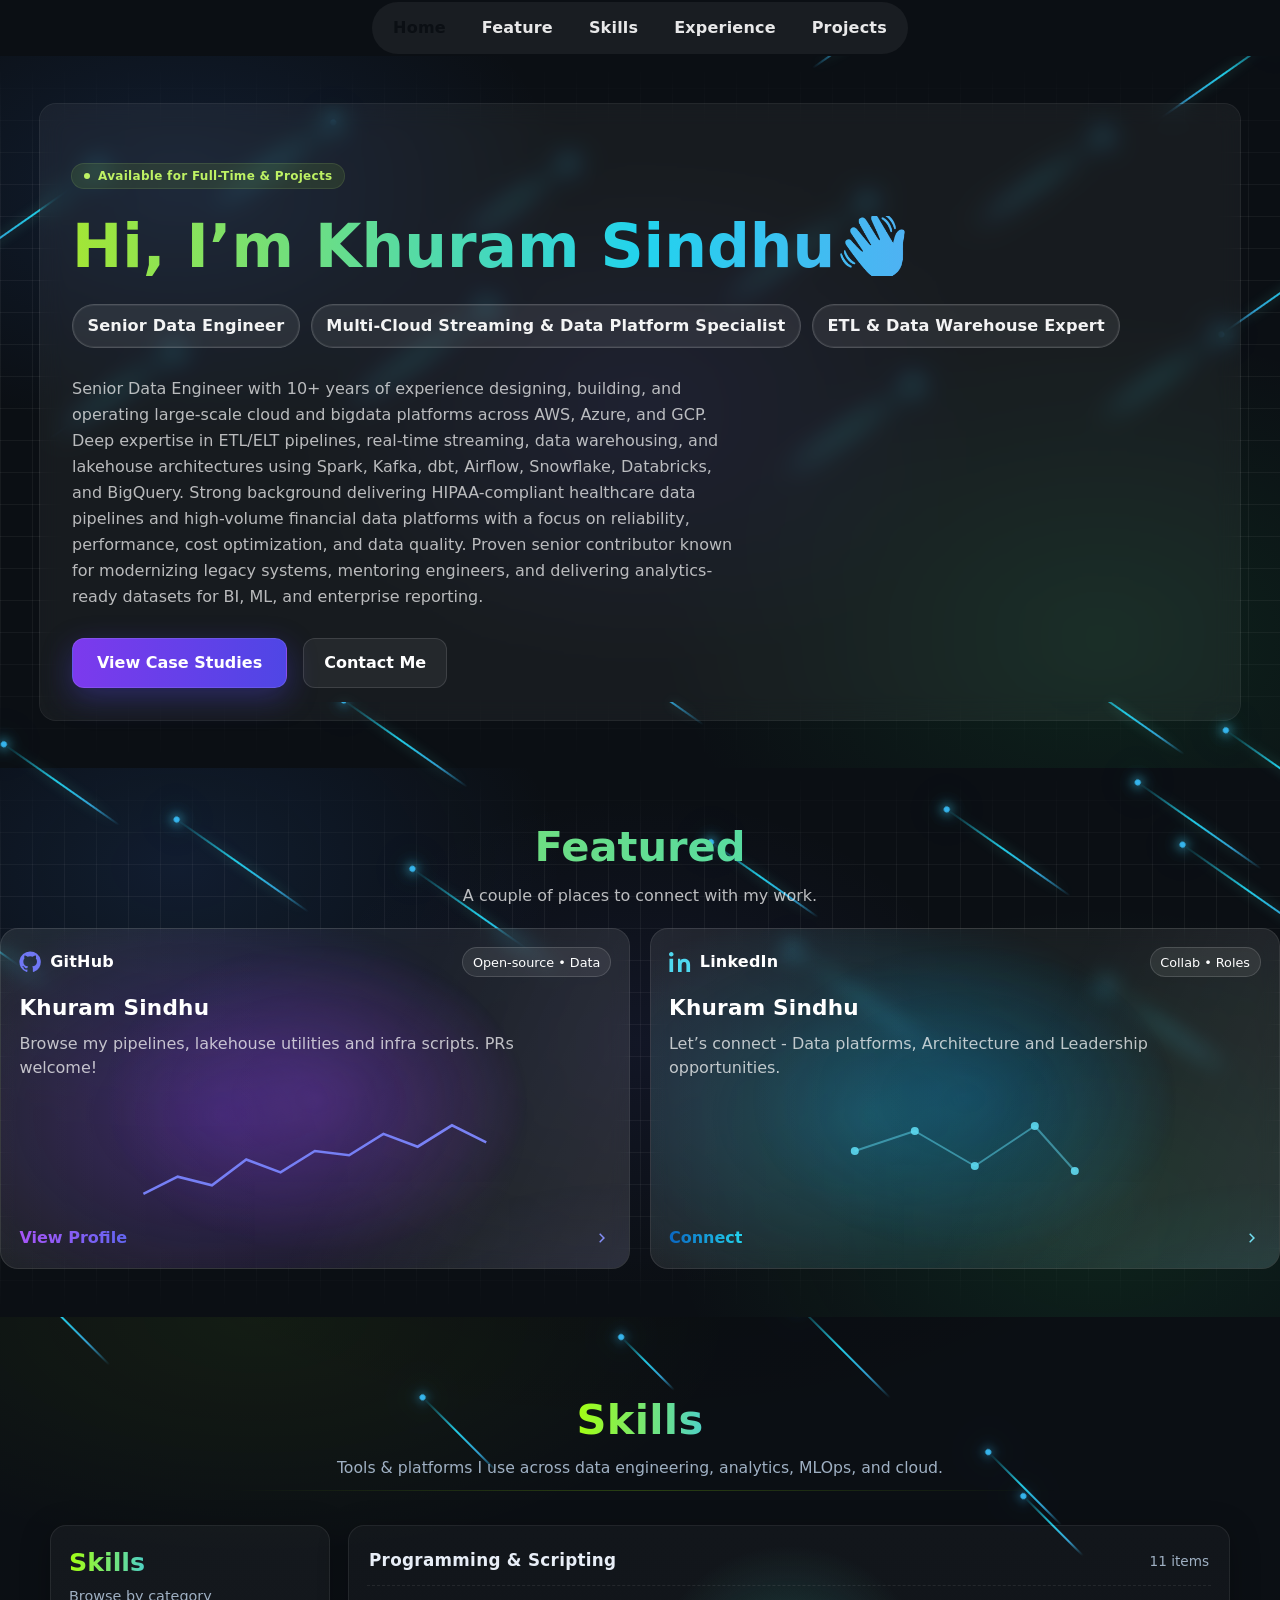
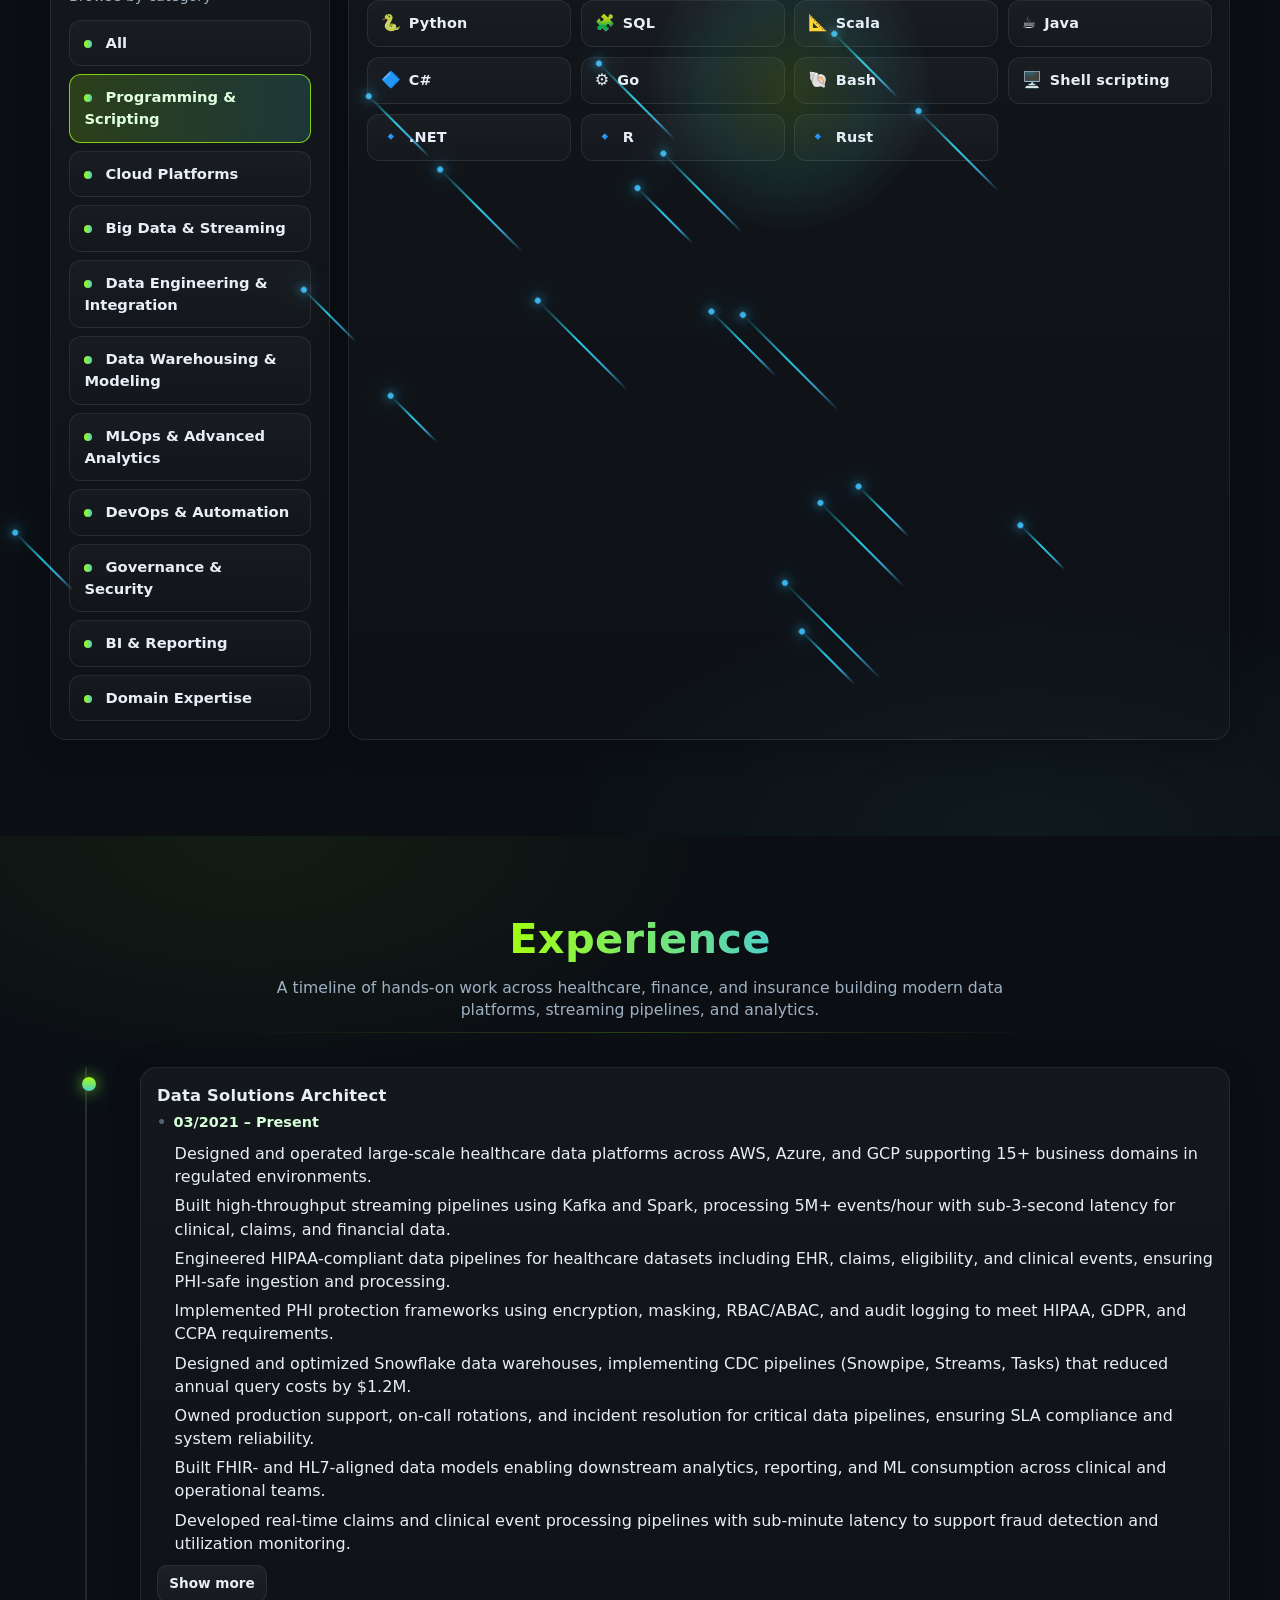
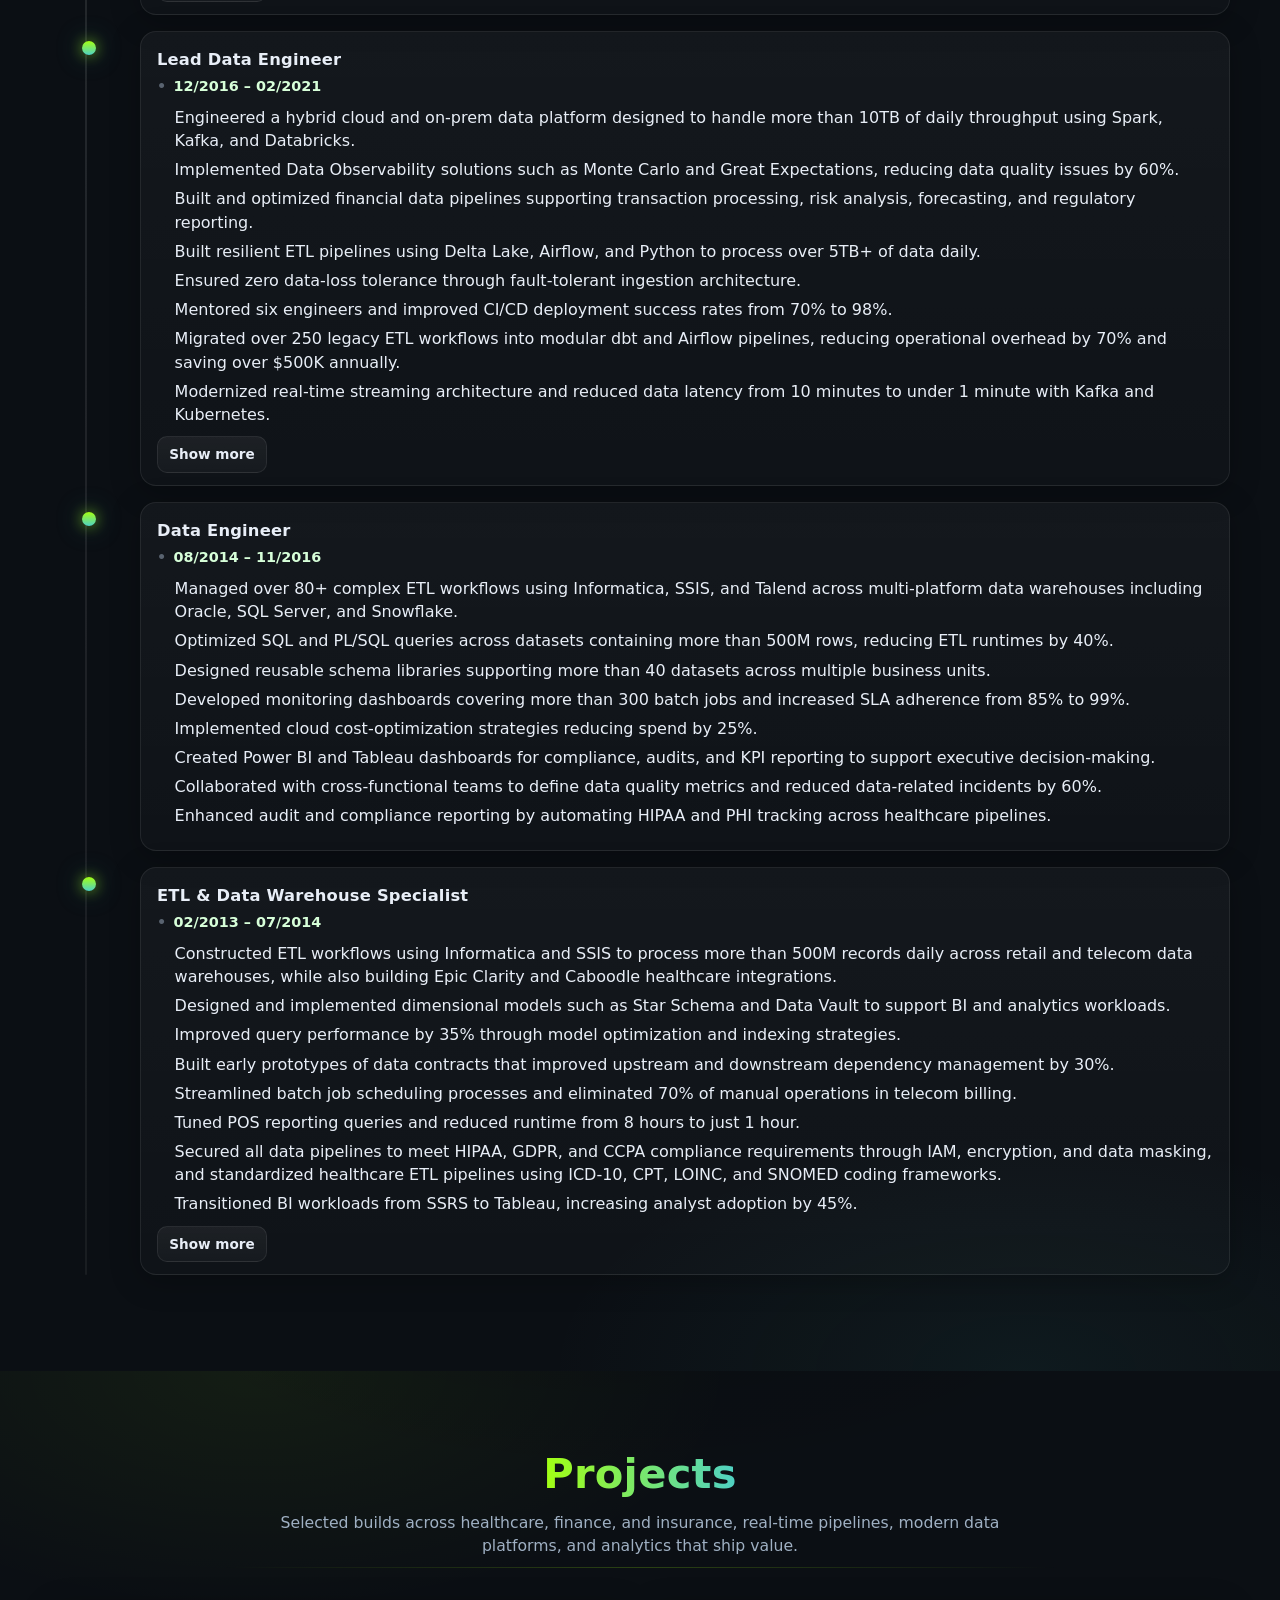
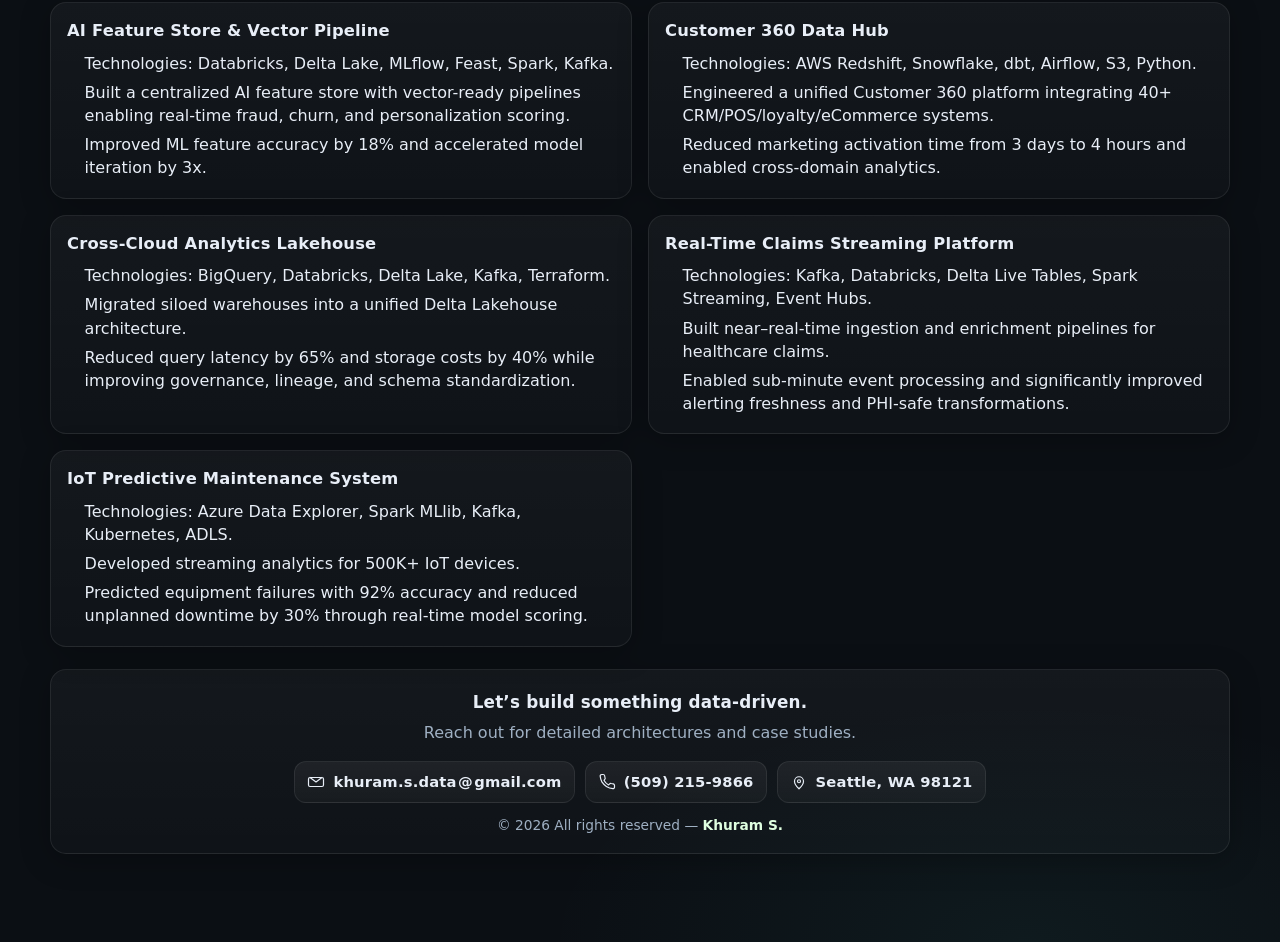
==== commit 430adc58: "Auto-generated commit" ====
--- a/index.html
+++ b/index.html
@@ -7,7 +7,7 @@
   <style>*,:before,:after{--tw-border-spacing-x: 0;--tw-border-spacing-y: 0;--tw-translate-x: 0;--tw-translate-y: 0;--tw-rotate: 0;--tw-skew-x: 0;--tw-skew-y: 0;--tw-scale-x: 1;--tw-scale-y: 1;--tw-pan-x: ;--tw-pan-y: ;--tw-pinch-zoom: ;--tw-scroll-snap-strictness: proximity;--tw-gradient-from-position: ;--tw-gradient-via-position: ;--tw-gradient-to-position: ;--tw-ordinal: ;--tw-slashed-zero: ;--tw-numeric-figure: ;--tw-numeric-spacing: ;--tw-numeric-fraction: ;--tw-ring-inset: ;--tw-ring-offset-width: 0px;--tw-ring-offset-color: #fff;--tw-ring-color: rgb(59 130 246 / .5);--tw-ring-offset-shadow: 0 0 #0000;--tw-ring-shadow: 0 0 #0000;--tw-shadow: 0 0 #0000;--tw-shadow-colored: 0 0 #0000;--tw-blur: ;--tw-brightness: ;--tw-contrast: ;--tw-grayscale: ;--tw-hue-rotate: ;--tw-invert: ;--tw-saturate: ;--tw-sepia: ;--tw-drop-shadow: ;--tw-backdrop-blur: ;--tw-backdrop-brightness: ;--tw-backdrop-contrast: ;--tw-backdrop-grayscale: ;--tw-backdrop-hue-rotate: ;--tw-backdrop-invert: ;--tw-backdrop-opacity: ;--tw-backdrop-saturate: ;--tw-backdrop-sepia: ;--tw-contain-size: ;--tw-contain-layout: ;--tw-contain-paint: ;--tw-contain-style: }*,:before,:after{box-sizing:border-box;border-width:0;border-style:solid;border-color:#e5e7eb}:before,:after{--tw-content: ""}html{line-height:1.5;-webkit-text-size-adjust:100%;-moz-tab-size:4;tab-size:4;font-family:ui-sans-serif,system-ui,sans-serif,"Apple Color Emoji","Segoe UI Emoji",Segoe UI Symbol,"Noto Color Emoji";font-feature-settings:normal;font-variation-settings:normal;-webkit-tap-highlight-color:transparent}body{margin:0;line-height:inherit}h1,h2,h3{font-size:inherit;font-weight:inherit}a{color:inherit;text-decoration:inherit}button{font-family:inherit;font-feature-settings:inherit;font-variation-settings:inherit;font-size:100%;font-weight:inherit;line-height:inherit;letter-spacing:inherit;color:inherit;margin:0;padding:0}button{text-transform:none}button{-webkit-appearance:button;background-color:transparent;background-image:none}h1,h2,h3,p{margin:0}ul{list-style:none;margin:0;padding:0}button{cursor:pointer}svg{display:block;vertical-align:middle}.container{width:100%}@media (min-width: 640px){.container{max-width:640px}}@media (min-width: 768px){.container{max-width:768px}}@media (min-width: 1024px){.container{max-width:1024px}}@media (min-width: 1280px){.container{max-width:1280px}}@media (min-width: 1536px){.container{max-width:1536px}}.pointer-events-none{pointer-events:none}.absolute{position:absolute}.relative{position:relative}.sticky{position:sticky}.inset-0{inset:0}.top-0{top:0}.z-50{z-index:50}.mx-auto{margin-left:auto;margin-right:auto}.block{display:block}.flex{display:flex}.inline-flex{display:inline-flex}.h-1\.5{height:.375rem}.h-14{height:3.5rem}.min-h-\[40vh\]{min-height:40vh}.w-1\.5{width:.375rem}.max-w-2xl{max-width:42rem}.max-w-7xl{max-width:80rem}@keyframes pulse{50%{opacity:.5}}.animate-pulse{animation:pulse 2s cubic-bezier(.4,0,.6,1) infinite}.flex-wrap{flex-wrap:wrap}.items-center{align-items:center}.justify-center{justify-content:center}.gap-2{gap:.5rem}.gap-4{gap:1rem}.space-y-6>:not([hidden])~:not([hidden]){--tw-space-y-reverse: 0;margin-top:calc(1.5rem * calc(1 - var(--tw-space-y-reverse)));margin-bottom:calc(1.5rem * var(--tw-space-y-reverse))}.overflow-hidden{overflow:hidden}.text-balance{text-wrap:balance}.rounded-2xl{border-radius:1rem}.rounded-full{border-radius:9999px}.bg-\[\#0b0f14\]{--tw-bg-opacity: 1;background-color:rgb(11 15 20 / var(--tw-bg-opacity, 1))}.bg-lime-300{--tw-bg-opacity: 1;background-color:rgb(190 242 100 / var(--tw-bg-opacity, 1))}.bg-lime-400\/10{background-color:#a3e6351a}.bg-white\/5{background-color:#ffffff0d}.bg-\[radial-gradient\(360px_260px_at_var\(--mx\,50\%\)_var\(--my\,50\%\)\,rgba\(163\,230\,53\,0\.12\)\,transparent_60\%\)\]{background-image:radial-gradient(360px 260px at var(--mx,50%) var(--my,50%),rgba(163,230,53,.12),transparent 60%)}.bg-gradient-to-r{background-image:linear-gradient(to right,var(--tw-gradient-stops))}.from-lime-400{--tw-gradient-from: #a3e635 var(--tw-gradient-from-position);--tw-gradient-to: rgb(163 230 53 / 0) var(--tw-gradient-to-position);--tw-gradient-stops: var(--tw-gradient-from), var(--tw-gradient-to)}.via-cyan-400{--tw-gradient-to: rgb(34 211 238 / 0) var(--tw-gradient-to-position);--tw-gradient-stops: var(--tw-gradient-from), #22d3ee var(--tw-gradient-via-position), var(--tw-gradient-to)}.to-indigo-400{--tw-gradient-to: #818cf8 var(--tw-gradient-to-position)}.bg-clip-text{background-clip:text}.p-6{padding:1.5rem}.px-3{padding-left:.75rem;padding-right:.75rem}.px-4{padding-left:1rem;padding-right:1rem}.px-6{padding-left:1.5rem;padding-right:1.5rem}.py-1{padding-top:.25rem;padding-bottom:.25rem}.py-10{padding-top:2.5rem;padding-bottom:2.5rem}.text-4xl{font-size:2.25rem;line-height:2.5rem}.text-xs{font-size:.75rem;line-height:1rem}.font-extrabold{font-weight:800}.font-semibold{font-weight:600}.leading-relaxed{line-height:1.625}.leading-tight{line-height:1.25}.tracking-wide{letter-spacing:.025em}.text-lime-300{--tw-text-opacity: 1;color:rgb(190 242 100 / var(--tw-text-opacity, 1))}.text-transparent{color:transparent}.text-white{--tw-text-opacity: 1;color:rgb(255 255 255 / var(--tw-text-opacity, 1))}.text-white\/70{color:#ffffffb3}.opacity-0{opacity:0}.ring-1{--tw-ring-offset-shadow: var(--tw-ring-inset) 0 0 0 var(--tw-ring-offset-width) var(--tw-ring-offset-color);--tw-ring-shadow: var(--tw-ring-inset) 0 0 0 calc(1px + var(--tw-ring-offset-width)) var(--tw-ring-color);box-shadow:var(--tw-ring-offset-shadow),var(--tw-ring-shadow),var(--tw-shadow, 0 0 #0000)}.ring-lime-300\/20{--tw-ring-color: rgb(190 242 100 / .2)}.ring-white\/10{--tw-ring-color: rgb(255 255 255 / .1)}.backdrop-blur-md{--tw-backdrop-blur: blur(12px);-webkit-backdrop-filter:var(--tw-backdrop-blur) var(--tw-backdrop-brightness) var(--tw-backdrop-contrast) var(--tw-backdrop-grayscale) var(--tw-backdrop-hue-rotate) var(--tw-backdrop-invert) var(--tw-backdrop-opacity) var(--tw-backdrop-saturate) var(--tw-backdrop-sepia);backdrop-filter:var(--tw-backdrop-blur) var(--tw-backdrop-brightness) var(--tw-backdrop-contrast) var(--tw-backdrop-grayscale) var(--tw-backdrop-hue-rotate) var(--tw-backdrop-invert) var(--tw-backdrop-opacity) var(--tw-backdrop-saturate) var(--tw-backdrop-sepia)}.transition{transition-property:color,background-color,border-color,text-decoration-color,fill,stroke,opacity,box-shadow,transform,filter,backdrop-filter;transition-timing-function:cubic-bezier(.4,0,.2,1);transition-duration:.15s}@media (min-width: 640px){.sm\:text-5xl{font-size:3rem;line-height:1}}@media (min-width: 1024px){.lg\:space-y-7>:not([hidden])~:not([hidden]){--tw-space-y-reverse: 0;margin-top:calc(1.75rem * calc(1 - var(--tw-space-y-reverse)));margin-bottom:calc(1.75rem * var(--tw-space-y-reverse))}.lg\:p-8{padding:2rem}.lg\:px-10{padding-left:2.5rem;padding-right:2.5rem}.lg\:px-8{padding-left:2rem;padding-right:2rem}.lg\:py-12{padding-top:3rem;padding-bottom:3rem}.lg\:text-6xl{font-size:3.75rem;line-height:1}.group:hover .lg\:group-hover\:opacity-100{opacity:1}}
 </style><link rel="stylesheet" href="styles-3VWMATNB.css" media="print" onload="this.media='all'"><noscript><link rel="stylesheet" href="styles-3VWMATNB.css"></noscript><style ng-app-id="ng">.site-nav[_ngcontent-ng-c3123382229]{position:sticky;top:0;background:rgb(11 15 20 / var(--tw-bg-opacity, 1))}.progress-track[_ngcontent-ng-c3123382229]{position:absolute;left:0;right:0;top:0;height:2px}.progress-bar[_ngcontent-ng-c3123382229]{height:100%;background-image:linear-gradient(90deg,#a3e635,#22d3ee);box-shadow:0 0 12px #22d3ee73;transition:width .12s ease}.container[_ngcontent-ng-c3123382229]{max-width:1200px}.nav-list-wrap[_ngcontent-ng-c3123382229]{position:relative;display:inline-flex}.nav-list[_ngcontent-ng-c3123382229]{display:flex;align-items:center;gap:.35rem;padding:.35rem;border-radius:9999px;background:#ffffff0f;margin:0}.nav-list[_ngcontent-ng-c3123382229] > li[_ngcontent-ng-c3123382229]{list-style:none}.nav-pill[_ngcontent-ng-c3123382229]{padding:.55rem .95rem;border-radius:9999px;font-weight:700;letter-spacing:.2px;color:#ffffffe6;background:transparent;transition:transform .18s ease,background .18s ease,color .18s ease}.nav-pill[_ngcontent-ng-c3123382229]:hover{transform:translateY(-1px);background:#ffffff1a}.nav-pill.is-active[_ngcontent-ng-c3123382229]{color:#0b0f14}.nav-indicator[_ngcontent-ng-c3123382229]{position:absolute;left:0;bottom:.35rem;height:calc(100% - .7rem);border-radius:9999px;z-index:0;opacity:0;width:0;background:linear-gradient(90deg,#a3e635,#22d3ee);box-shadow:0 8px 24px #22d3ee59;transition:transform .28s cubic-bezier(.2,.8,.2,1),width .28s cubic-bezier(.2,.8,.2,1),opacity .2s ease}.nav-list[_ngcontent-ng-c3123382229] > li[_ngcontent-ng-c3123382229]{position:relative;z-index:1}@media (max-width: 768px){.nav-list[_ngcontent-ng-c3123382229]{overflow-x:auto;-webkit-overflow-scrolling:touch}.nav-list[_ngcontent-ng-c3123382229]::-webkit-scrollbar{display:none}}[_nghost-ng-c3123382229]{display:block}.left-spotlight[_ngcontent-ng-c3123382229]{--mx: 50%;--my: 50%}.bg-gradient-pan[_ngcontent-ng-c3123382229]{position:absolute;inset:0;background:radial-gradient(640px 420px at 14% 18%,rgba(59,130,246,.12),transparent 60%),radial-gradient(720px 520px at 86% 82%,rgba(34,197,94,.11),transparent 60%),radial-gradient(520px 380px at 50% 50%,rgba(99,102,241,.08),transparent 65%);animation:_ngcontent-ng-c3123382229_gradient-pan 28s ease-in-out infinite alternate}@keyframes _ngcontent-ng-c3123382229_gradient-pan{0%{transform:translate(-5%,-3%) scale(1)}50%{transform:translate(6%,4%) scale(1.03)}to{transform:translate(-2%,5%) scale(1.01)}}.bg-grid-anim[_ngcontent-ng-c3123382229]{position:absolute;inset:0;background-image:linear-gradient(rgba(255,255,255,.05) 1px,transparent 1px),linear-gradient(90deg,rgba(255,255,255,.05) 1px,transparent 1px);background-size:32px 32px,32px 32px;background-position:0 0,0 0;mask-image:linear-gradient(to bottom,transparent,black 20%,black 80%,transparent);animation:_ngcontent-ng-c3123382229_grid-pan 40s linear infinite}@keyframes _ngcontent-ng-c3123382229_grid-pan{0%{background-position:0 0,0 0}to{background-position:256px 160px,256px 160px}}.meteors[_ngcontent-ng-c3123382229]{position:absolute;inset:-12%;overflow:hidden;filter:drop-shadow(0 0 6px rgba(94,234,212,.45))}.meteors[_ngcontent-ng-c3123382229]   li[_ngcontent-ng-c3123382229]{position:absolute;list-style:none;top:var(--top);left:var(--left);width:var(--len, 160px);height:2px;border-radius:9999px;transform:rotate(-35deg) translateZ(0);background:linear-gradient(90deg,#0000,#38bdf8d9 25%,#22d3ee 55%,#0000);animation:_ngcontent-ng-c3123382229_meteor var(--dur, 7s) var(--delay, 0s) linear infinite;opacity:.95}.meteors[_ngcontent-ng-c3123382229]   li[_ngcontent-ng-c3123382229]:before{content:"";position:absolute;right:-4px;top:-2px;width:6px;height:6px;border-radius:9999px;background:#38bdf8;box-shadow:0 0 10px #38bdf8e6,0 0 20px #22d3eeb3,0 0 36px #22d3ee8c}@keyframes _ngcontent-ng-c3123382229_meteor{0%{transform:translateZ(0) rotate(-35deg);opacity:0}8%{opacity:1}92%{opacity:1}to{transform:translate3d(120vmax,120vmax,0) rotate(-35deg);opacity:0}}.btn-primary[_ngcontent-ng-c3123382229]{position:relative;display:inline-flex;align-items:center;justify-content:center;padding:12px 24px;border-radius:12px;font-weight:600;background-image:linear-gradient(90deg,#7c3aed,#4f46e5);color:#fff;box-shadow:0 10px 30px #4f46e559;border:1px solid rgba(255,255,255,.1);transition:transform .2s ease,box-shadow .2s ease,background-position .2s ease;overflow:hidden}.btn-primary[_ngcontent-ng-c3123382229]:hover{transform:translateY(-1px);box-shadow:0 14px 36px #4f46e573}.btn-primary[_ngcontent-ng-c3123382229]:after{content:"";position:absolute;inset:0;background:linear-gradient(110deg,transparent,rgba(255,255,255,.28),transparent);background-size:200% 100%;opacity:0;transition:opacity .3s ease}.btn-primary[_ngcontent-ng-c3123382229]:hover:after{opacity:.7;animation:_ngcontent-ng-c3123382229_sheen 1.2s linear infinite}.btn-ghost[_ngcontent-ng-c3123382229]{display:inline-flex;align-items:center;justify-content:center;padding:12px 20px;border-radius:12px;font-weight:600;background:#ffffff0f;color:#fff;border:1px solid rgba(255,255,255,.12);transition:background .2s ease,transform .2s ease}.btn-ghost[_ngcontent-ng-c3123382229]:hover{background:#ffffff1f;transform:translateY(-1px)}@keyframes _ngcontent-ng-c3123382229_sheen{to{background-position-x:150%}}.roles[_ngcontent-ng-c3123382229]{display:flex;flex-wrap:wrap;gap:.6rem .7rem;margin:.2rem 0 0;padding:0;list-style:none}.roles[_ngcontent-ng-c3123382229]   li[_ngcontent-ng-c3123382229]{padding:.55rem .9rem;border-radius:9999px;background:#ffffff14;color:#fffffff2;border:1px solid rgba(255,255,255,.16);box-shadow:inset 0 0 0 1px #ffffff0f;font-weight:700;letter-spacing:.15px;font-size:clamp(.9rem,.85rem + .2vw,1.05rem)}.contact-popover[_ngcontent-ng-c3123382229]{position:absolute;left:0;top:100%;margin-top:.5rem;z-index:50;background:#111827eb;border:1px solid rgba(255,255,255,.12);border-radius:12px;padding:.6rem;min-width:260px;box-shadow:0 20px 60px #00000059}.contact-item[_ngcontent-ng-c3123382229]{display:block;color:#fff;text-decoration:none;padding:.5rem .6rem;border-radius:10px;font-weight:600}.contact-item[_ngcontent-ng-c3123382229]:hover{background:#ffffff14}@media (prefers-reduced-motion: reduce){.bg-gradient-pan[_ngcontent-ng-c3123382229], .bg-grid-anim[_ngcontent-ng-c3123382229], .meteors[_ngcontent-ng-c3123382229]   li[_ngcontent-ng-c3123382229]{animation:none!important}}</style><style ng-app-id="ng">[_nghost-ng-c45579561]{display:block}.left-spotlight[_ngcontent-ng-c45579561]{--mx: 50%;--my: 50%}.bg-gradient-pan[_ngcontent-ng-c45579561]{position:absolute;inset:0;background:radial-gradient(640px 420px at 14% 18%,rgba(59,130,246,.12),transparent 60%),radial-gradient(720px 520px at 86% 82%,rgba(34,197,94,.11),transparent 60%),radial-gradient(520px 380px at 50% 50%,rgba(99,102,241,.08),transparent 65%);animation:_ngcontent-ng-c45579561_gradient-pan 28s ease-in-out infinite alternate}@keyframes _ngcontent-ng-c45579561_gradient-pan{0%{transform:translate(-5%,-3%) scale(1)}50%{transform:translate(6%,4%) scale(1.03)}to{transform:translate(-2%,5%) scale(1.01)}}.bg-grid-anim[_ngcontent-ng-c45579561]{position:absolute;inset:0;background-image:linear-gradient(rgba(255,255,255,.05) 1px,transparent 1px),linear-gradient(90deg,rgba(255,255,255,.05) 1px,transparent 1px);background-size:32px 32px,32px 32px;background-position:0 0,0 0;mask-image:linear-gradient(to bottom,transparent,black 20%,black 80%,transparent);animation:_ngcontent-ng-c45579561_grid-pan 40s linear infinite}@keyframes _ngcontent-ng-c45579561_grid-pan{0%{background-position:0 0,0 0}to{background-position:256px 160px,256px 160px}}.meteors[_ngcontent-ng-c45579561]{position:absolute;inset:-12%;overflow:hidden;filter:drop-shadow(0 0 6px rgba(94,234,212,.45))}.meteors[_ngcontent-ng-c45579561]   li[_ngcontent-ng-c45579561]{position:absolute;list-style:none;top:var(--top);left:var(--left);width:var(--len, 160px);height:2px;border-radius:9999px;transform:rotate(-35deg) translateZ(0);background:linear-gradient(90deg,#0000,#38bdf8d9 25%,#22d3ee 55%,#0000);animation:_ngcontent-ng-c45579561_meteor var(--dur, 7s) var(--delay, 0s) linear infinite;opacity:.95}.meteors[_ngcontent-ng-c45579561]   li[_ngcontent-ng-c45579561]:before{content:"";position:absolute;right:-4px;top:-2px;width:6px;height:6px;border-radius:9999px;background:#38bdf8;box-shadow:0 0 10px #38bdf8e6,0 0 20px #22d3eeb3,0 0 36px #22d3ee8c}@keyframes _ngcontent-ng-c45579561_meteor{0%{transform:translateZ(0) rotate(-35deg);opacity:0}8%{opacity:1}92%{opacity:1}to{transform:translate3d(120vmax,120vmax,0) rotate(-35deg);opacity:0}}.btn-primary[_ngcontent-ng-c45579561]{position:relative;display:inline-flex;align-items:center;justify-content:center;padding:12px 24px;border-radius:12px;font-weight:600;background-image:linear-gradient(90deg,#7c3aed,#4f46e5);color:#fff;box-shadow:0 10px 30px #4f46e559;border:1px solid rgba(255,255,255,.1);transition:transform .2s ease,box-shadow .2s ease,background-position .2s ease;overflow:hidden}.btn-primary[_ngcontent-ng-c45579561]:hover{transform:translateY(-1px);box-shadow:0 14px 36px #4f46e573}.btn-primary[_ngcontent-ng-c45579561]:after{content:"";position:absolute;inset:0;background:linear-gradient(110deg,transparent,rgba(255,255,255,.28),transparent);background-size:200% 100%;opacity:0;transition:opacity .3s ease}.btn-primary[_ngcontent-ng-c45579561]:hover:after{opacity:.7;animation:_ngcontent-ng-c45579561_sheen 1.2s linear infinite}.btn-ghost[_ngcontent-ng-c45579561]{display:inline-flex;align-items:center;justify-content:center;padding:12px 20px;border-radius:12px;font-weight:600;background:#ffffff0f;color:#fff;border:1px solid rgba(255,255,255,.12);transition:background .2s ease,transform .2s ease}.btn-ghost[_ngcontent-ng-c45579561]:hover{background:#ffffff1f;transform:translateY(-1px)}@keyframes _ngcontent-ng-c45579561_sheen{to{background-position-x:150%}}.roles[_ngcontent-ng-c45579561]{display:flex;flex-wrap:wrap;gap:.6rem .7rem;margin:.2rem 0 0;padding:0;list-style:none}.roles[_ngcontent-ng-c45579561]   li[_ngcontent-ng-c45579561]{padding:.55rem .9rem;border-radius:9999px;background:#ffffff14;color:#fffffff2;border:1px solid rgba(255,255,255,.16);box-shadow:inset 0 0 0 1px #ffffff0f;font-weight:700;letter-spacing:.15px;font-size:clamp(.9rem,.85rem + .2vw,1.05rem)}.contact-popover[_ngcontent-ng-c45579561]{position:absolute;left:0;top:100%;margin-top:.5rem;z-index:50;background:#111827eb;-webkit-backdrop-filter:blur(8px);backdrop-filter:blur(8px);border:1px solid rgba(255,255,255,.12);border-radius:12px;padding:.6rem;min-width:260px;box-shadow:0 20px 60px #00000059}.contact-item[_ngcontent-ng-c45579561]{display:block;color:#fff;text-decoration:none;padding:.5rem .6rem;border-radius:10px;font-weight:600}.contact-item[_ngcontent-ng-c45579561]:hover{background:#ffffff14}@media (prefers-reduced-motion: reduce){.bg-gradient-pan[_ngcontent-ng-c45579561], .bg-grid-anim[_ngcontent-ng-c45579561], .meteors[_ngcontent-ng-c45579561]   li[_ngcontent-ng-c45579561]{animation:none!important}}</style><style ng-app-id="ng">.feature-wrap[_ngcontent-ng-c628973783]{position:relative;padding:3rem 0;background:rgb(11 15 20 / var(--tw-bg-opacity, 1))}.feature-bg[_ngcontent-ng-c628973783]{position:absolute;inset:0;pointer-events:none;z-index:0}.feature-head[_ngcontent-ng-c628973783], .feature-grid[_ngcontent-ng-c628973783]{position:relative;z-index:1}.feature-bg[_ngcontent-ng-c628973783]   .bg-gradient-pan[_ngcontent-ng-c628973783]{position:absolute;inset:0;background:radial-gradient(640px 420px at 14% 18%,rgba(59,130,246,.12),transparent 60%),radial-gradient(720px 520px at 86% 82%,rgba(34,197,94,.11),transparent 60%),radial-gradient(520px 380px at 50% 50%,rgba(99,102,241,.08),transparent 65%);animation:_ngcontent-ng-c628973783_feature-gradient-pan 28s ease-in-out infinite alternate}@keyframes _ngcontent-ng-c628973783_feature-gradient-pan{0%{transform:translate(-5%,-3%) scale(1)}50%{transform:translate(6%,4%) scale(1.03)}to{transform:translate(-2%,5%) scale(1.01)}}.feature-bg[_ngcontent-ng-c628973783]   .bg-grid-anim[_ngcontent-ng-c628973783]{position:absolute;inset:0;background-image:linear-gradient(rgba(255,255,255,.05) 1px,transparent 1px),linear-gradient(90deg,rgba(255,255,255,.05) 1px,transparent 1px);background-size:32px 32px,32px 32px;-webkit-mask-image:linear-gradient(to bottom,transparent,#000 20%,#000 80%,transparent);mask-image:linear-gradient(to bottom,transparent,#000 20%,#000 80%,transparent);animation:_ngcontent-ng-c628973783_feature-grid-pan 40s linear infinite}@keyframes _ngcontent-ng-c628973783_feature-grid-pan{0%{background-position:0 0,0 0}to{background-position:256px 160px,256px 160px}}.feature-bg[_ngcontent-ng-c628973783]   .meteors[_ngcontent-ng-c628973783]{position:absolute;inset:-12%;overflow:hidden;filter:drop-shadow(0 0 6px rgba(94,234,212,.45))}.feature-bg[_ngcontent-ng-c628973783]   .meteors[_ngcontent-ng-c628973783]{--speed: 0}.feature-bg[_ngcontent-ng-c628973783]   .meteors[_ngcontent-ng-c628973783]   li[_ngcontent-ng-c628973783]{position:absolute;list-style:none;top:var(--top);right:var(--right);width:var(--len, 160px);height:2px;border-radius:9999px;transform:rotate(35deg) translateZ(0);background:linear-gradient(270deg,#0000,#38bdf8d9 25%,#22d3ee 55%,#0000);animation:_ngcontent-ng-c628973783_feature-meteor var(--dur, 12s) var(--delay, 0s) linear infinite;opacity:.95}.feature-bg[_ngcontent-ng-c628973783]   .meteors[_ngcontent-ng-c628973783]   li[_ngcontent-ng-c628973783]:before{content:"";position:absolute;left:-4px;top:-2px;width:6px;height:6px;border-radius:9999px;background:#38bdf8;box-shadow:0 0 10px #38bdf8e6,0 0 20px #22d3eeb3,0 0 36px #22d3ee8c}@keyframes _ngcontent-ng-c628973783_feature-meteor{0%{transform:translateZ(0) rotate(35deg);opacity:0}8%{opacity:1}92%{opacity:1}to{transform:translate3d(-80vmax,80vmax,0) rotate(35deg);opacity:0}}.feature-bg[_ngcontent-ng-c628973783]   .meteors[_ngcontent-ng-c628973783]   li[_ngcontent-ng-c628973783]:nth-child(1){--top:-6%;--right: 5%;--len:160px;--dur:6.5s;--delay:0s}.feature-bg[_ngcontent-ng-c628973783]   .meteors[_ngcontent-ng-c628973783]   li[_ngcontent-ng-c628973783]:nth-child(2){--top: 2%;--right:15%;--len:130px;--dur:7.2s;--delay:1s}.feature-bg[_ngcontent-ng-c628973783]   .meteors[_ngcontent-ng-c628973783]   li[_ngcontent-ng-c628973783]:nth-child(3){--top:-8%;--right:28%;--len:180px;--dur:6.8s;--delay:2.2s}.feature-bg[_ngcontent-ng-c628973783]   .meteors[_ngcontent-ng-c628973783]   li[_ngcontent-ng-c628973783]:nth-child(4){--top:10%;--right: 5%;--len:140px;--dur:7.8s;--delay:.8s}.feature-bg[_ngcontent-ng-c628973783]   .meteors[_ngcontent-ng-c628973783]   li[_ngcontent-ng-c628973783]:nth-child(5){--top:-4%;--right:45%;--len:170px;--dur:6.2s;--delay:1.6s}.feature-bg[_ngcontent-ng-c628973783]   .meteors[_ngcontent-ng-c628973783]   li[_ngcontent-ng-c628973783]:nth-child(6){--top: 6%;--right:60%;--len:150px;--dur:7.4s;--delay:.3s}.feature-bg[_ngcontent-ng-c628973783]   .meteors[_ngcontent-ng-c628973783]   li[_ngcontent-ng-c628973783]:nth-child(7){--top:-9%;--right:72%;--len:190px;--dur:6.6s;--delay:2.7s}.feature-bg[_ngcontent-ng-c628973783]   .meteors[_ngcontent-ng-c628973783]   li[_ngcontent-ng-c628973783]:nth-child(8){--top:12%;--right:82%;--len:140px;--dur:7.6s;--delay:1.1s}.feature-bg[_ngcontent-ng-c628973783]   .meteors[_ngcontent-ng-c628973783]   li[_ngcontent-ng-c628973783]:nth-child(9){--top:-7%;--right:90%;--len:160px;--dur:6.9s;--delay:3.2s}.feature-bg[_ngcontent-ng-c628973783]   .meteors[_ngcontent-ng-c628973783]   li[_ngcontent-ng-c628973783]:nth-child(10){--top:18%;--right:10%;--len:150px;--dur:7.9s;--delay:2s}.feature-bg[_ngcontent-ng-c628973783]   .meteors[_ngcontent-ng-c628973783]   li[_ngcontent-ng-c628973783]:nth-child(11){--top:28%;--right: 6%;--len:170px;--dur:7.1s;--delay:.7s}.feature-bg[_ngcontent-ng-c628973783]   .meteors[_ngcontent-ng-c628973783]   li[_ngcontent-ng-c628973783]:nth-child(12){--top:22%;--right:22%;--len:150px;--dur:8s;--delay:2.1s}.feature-bg[_ngcontent-ng-c628973783]   .meteors[_ngcontent-ng-c628973783]   li[_ngcontent-ng-c628973783]:nth-child(13){--top:26%;--right:38%;--len:130px;--dur:7.2s;--delay:1.2s}.feature-bg[_ngcontent-ng-c628973783]   .meteors[_ngcontent-ng-c628973783]   li[_ngcontent-ng-c628973783]:nth-child(14){--top:32%;--right:54%;--len:180px;--dur:6.6s;--delay:2.8s}.feature-bg[_ngcontent-ng-c628973783]   .meteors[_ngcontent-ng-c628973783]   li[_ngcontent-ng-c628973783]:nth-child(15){--top:24%;--right:70%;--len:160px;--dur:7.4s;--delay:1.6s}.feature-bg[_ngcontent-ng-c628973783]   .meteors[_ngcontent-ng-c628973783]   li[_ngcontent-ng-c628973783]:nth-child(16){--top:36%;--right:86%;--len:150px;--dur:7.7s;--delay:.9s}.feature-bg[_ngcontent-ng-c628973783]   .meteors[_ngcontent-ng-c628973783]   li[_ngcontent-ng-c628973783]:nth-child(17){--top:48%;--right:12%;--len:150px;--dur:7.6s;--delay:1.3s}.feature-bg[_ngcontent-ng-c628973783]   .meteors[_ngcontent-ng-c628973783]   li[_ngcontent-ng-c628973783]:nth-child(18){--top:44%;--right:30%;--len:180px;--dur:6.9s;--delay:2.4s}@media (prefers-reduced-motion: reduce){.feature-bg[_ngcontent-ng-c628973783]   .bg-gradient-pan[_ngcontent-ng-c628973783], .feature-bg[_ngcontent-ng-c628973783]   .bg-grid-anim[_ngcontent-ng-c628973783], .feature-bg[_ngcontent-ng-c628973783]   .meteors[_ngcontent-ng-c628973783]   li[_ngcontent-ng-c628973783]{animation:none!important}}.feature-wrap[_ngcontent-ng-c628973783]{padding:3rem 0;background:rgb(11 15 20 / var(--tw-bg-opacity, 1))}.feature-head[_ngcontent-ng-c628973783]{text-align:center;margin-bottom:1.25rem}.feature-head[_ngcontent-ng-c628973783]   h2[_ngcontent-ng-c628973783]{margin:0;font-weight:900;font-size:clamp(1.8rem,1.2rem + 2.4vw,2.6rem);background-image:linear-gradient(90deg,#a3e635,#22d3ee);-webkit-background-clip:text;background-clip:text;color:transparent}.feature-head[_ngcontent-ng-c628973783]   p[_ngcontent-ng-c628973783]{margin-top:.35rem;color:#ffffffb8}.feature-grid[_ngcontent-ng-c628973783]{display:grid;gap:1rem;grid-template-columns:1fr}@media (min-width: 900px){.feature-grid[_ngcontent-ng-c628973783]{grid-template-columns:1fr 1fr;gap:1.2rem}}.card[_ngcontent-ng-c628973783]{--a1:#7c3aed;--a2:#4f46e5;--glow: rgba(124,58,237,.28);position:relative;display:flex;flex-direction:column;gap:.9rem;padding:1.15rem;border-radius:18px;color:#fff;text-decoration:none;background:#ffffff0e;border:1px solid rgba(255,255,255,.12);-webkit-backdrop-filter:blur(10px);backdrop-filter:blur(10px);overflow:hidden;transform-style:preserve-3d;isolation:isolate;transition:box-shadow .25s ease,transform .25s ease}.card[_ngcontent-ng-c628973783]:hover{box-shadow:0 18px 60px #00000059}.accent-gh[_ngcontent-ng-c628973783]{--a1:#a855f7;--a2:#6366f1;--glow: rgba(124,58,237,.35)}.accent-li[_ngcontent-ng-c628973783]{--a1:#0A66C2;--a2:#22d3ee;--glow: rgba(34,211,238,.25)}.card[_ngcontent-ng-c628973783]:before{content:"";position:absolute;inset:0;pointer-events:none;z-index:-1;background:radial-gradient(520px 360px at 35% 55%,var(--glow) 0%,transparent 60%),linear-gradient(90deg,rgba(255,255,255,.04) 0%,transparent 42%);opacity:.95}.card[_ngcontent-ng-c628973783]:after{content:"";position:absolute;inset:0;pointer-events:none;background:linear-gradient(115deg,transparent 55%,rgba(255,255,255,.05) 72%,rgba(255,255,255,.12) 100%);opacity:.6}.ambient-glow[_ngcontent-ng-c628973783]{position:absolute;inset:-22%;z-index:-2;opacity:.85;background:radial-gradient(360px 260px at var(--mx,50%) var(--my,50%),color-mix(in oklab,var(--a1) 28%,transparent) 0%,transparent 60%),radial-gradient(520px 380px at 85% 120%,color-mix(in oklab,var(--a2) 20%,transparent) 0%,transparent 70%);transition:opacity .35s ease,transform .35s ease;-webkit-mask-image:linear-gradient(to bottom,transparent,#000 10%,#000 90%,transparent);mask-image:linear-gradient(to bottom,transparent,#000 10%,#000 90%,transparent)}.shine[_ngcontent-ng-c628973783]{position:absolute;inset:-10% -40%;pointer-events:none;background:linear-gradient(110deg,transparent 0%,rgba(255,255,255,.22) 18%,rgba(255,255,255,.55) 24%,rgba(255,255,255,.22) 30%,transparent 40%);transform:translate(-120%);opacity:0}.card-head[_ngcontent-ng-c628973783]{display:flex;align-items:center;justify-content:space-between;gap:.8rem}.badge[_ngcontent-ng-c628973783]{display:flex;align-items:center;gap:.55rem;font-weight:800;letter-spacing:.2px}.badge[_ngcontent-ng-c628973783]   .ico[_ngcontent-ng-c628973783]{width:22px;height:22px;color:color-mix(in oklab,var(--a2),white 10%)}.chip[_ngcontent-ng-c628973783]{font-size:.8rem;padding:.28rem .6rem;border-radius:9999px;background:#ffffff14;border:1px solid rgba(255,255,255,.14)}.card-body[_ngcontent-ng-c628973783]{display:flex;flex-direction:column;gap:.5rem}.title[_ngcontent-ng-c628973783]{font-weight:900;letter-spacing:.2px;font-size:clamp(1.1rem,.95rem + .8vw,1.35rem)}.desc[_ngcontent-ng-c628973783]{color:#ffffffb8;max-width:52ch}.parallax[_ngcontent-ng-c628973783]{position:relative;height:120px;margin-top:.2rem;color:color-mix(in oklab,var(--a2),white 15%);transform:translateZ(36px)}.graph[_ngcontent-ng-c628973783], .net[_ngcontent-ng-c628973783]{width:100%;height:100%}.card-foot[_ngcontent-ng-c628973783]{display:flex;align-items:center;justify-content:space-between;gap:.6rem}.cta[_ngcontent-ng-c628973783]{font-weight:800;background-image:linear-gradient(90deg,var(--a1),var(--a2));-webkit-background-clip:text;background-clip:text;color:transparent}.arrow[_ngcontent-ng-c628973783]{width:18px;height:18px;color:color-mix(in oklab,var(--a2),white 20%)}@media (prefers-reduced-motion: reduce){.shine[_ngcontent-ng-c628973783]{display:none}}</style><style ng-app-id="ng">[_nghost-ng-c796886937]{--bg: #0b0f14;--panel: rgba(20,24,30,.65);--border: rgba(255,255,255,.08);--text: #e8eef7;--muted: #9fb0c3;--accent: #a3ff12;--accent-2: #4fd1c5;--glow: 0 10px 40px rgba(163,255,18,.14);display:block}.skills-alt-wrap[_ngcontent-ng-c796886937]{position:relative;overflow:hidden;background:radial-gradient(800px 400px at 20% 0%,rgba(163,255,18,.06),transparent 60%),radial-gradient(800px 400px at 80% 100%,rgba(79,209,197,.06),transparent 60%),var(--bg);padding:4rem 1rem 6rem}.container[_ngcontent-ng-c796886937]{max-width:1180px;margin:0 auto;position:relative;z-index:1}.shooting-bg[_ngcontent-ng-c796886937]{position:absolute;inset:0;pointer-events:none;z-index:0;background:radial-gradient(900px 400px at 50% -10%,rgba(0,0,0,.18),transparent 60%)}.meteor-field[_ngcontent-ng-c796886937]{position:absolute;inset:-12%;overflow:hidden;filter:drop-shadow(0 0 6px rgba(94,234,212,.45));--speed: 1}.meteor[_ngcontent-ng-c796886937]{position:absolute;list-style:none;top:var(--top);right:var(--right);width:var(--len, 160px);height:2px;border-radius:9999px;transform:rotate(45deg) translateZ(0);will-change:transform,opacity;background:linear-gradient(270deg,#0000,#38bdf8d9 25%,#22d3ee 55%,#0000);opacity:.95;animation-name:_ngcontent-ng-c796886937_feature-meteor-rtlb;animation-duration:calc(var(--dur, 7s) * var(--speed, 1));animation-delay:var(--delay, 0s);animation-timing-function:linear;animation-iteration-count:infinite}.meteor[_ngcontent-ng-c796886937]:before{content:"";position:absolute;left:-4px;top:-2px;width:6px;height:6px;border-radius:9999px;background:#38bdf8;box-shadow:0 0 10px #38bdf8e6,0 0 20px #22d3eeb3,0 0 36px #22d3ee8c}@keyframes _ngcontent-ng-c796886937_feature-meteor-rtlb{0%{transform:translateZ(0) rotate(45deg);opacity:0}6%{opacity:1}to{transform:translate3d(-60vw,40vh,0) rotate(45deg);opacity:0}}.section-head[_ngcontent-ng-c796886937]{text-align:center;margin:0 auto 18px;padding:8px 12px 16px;max-width:860px}.section-title[_ngcontent-ng-c796886937]{margin:0;font-size:clamp(1.6rem,1rem + 2.2vw,2.6rem);font-weight:900;letter-spacing:.3px;color:var(--text)}.grad[_ngcontent-ng-c796886937]{background:linear-gradient(90deg,var(--accent),var(--accent-2));-webkit-background-clip:text;background-clip:text;color:transparent}.section-sub[_ngcontent-ng-c796886937]{margin:6px auto 10px;color:var(--muted);font-size:.98rem;line-height:1.45;max-width:720px}.section-rule[_ngcontent-ng-c796886937]{height:1px;width:100%;margin:10px auto 0;background:linear-gradient(90deg,#a3ff1200,#a3ff1299,#4fd1c500);opacity:.35}.layout[_ngcontent-ng-c796886937]{display:grid;grid-template-columns:280px 1fr;gap:18px}@media (max-width: 920px){.layout[_ngcontent-ng-c796886937]{grid-template-columns:1fr}}.glass[_ngcontent-ng-c796886937]{background:linear-gradient(180deg,#ffffff0a,#ffffff05);border:1px solid var(--border);border-radius:16px;box-shadow:0 6px 30px #00000040}.sidebar[_ngcontent-ng-c796886937]{padding:18px;position:sticky;top:24px;align-self:start}.title[_ngcontent-ng-c796886937]   h2[_ngcontent-ng-c796886937]{margin:0;font-size:clamp(1.3rem,1.1rem + .6vw,1.6rem);color:var(--text);font-weight:900}.muted[_ngcontent-ng-c796886937]{color:var(--muted);margin:4px 0 12px;font-size:.9rem}.tabs[_ngcontent-ng-c796886937]{display:flex;flex-direction:column;gap:8px}.tab[_ngcontent-ng-c796886937]{text-align:left;background:linear-gradient(180deg,#ffffff08,#ffffff03);border:1px solid var(--border);color:var(--text);font-weight:600;font-size:.92rem;padding:.7rem .9rem;border-radius:12px;transition:all .2s ease}.tab[_ngcontent-ng-c796886937]   .dot[_ngcontent-ng-c796886937]{display:inline-block;width:8px;height:8px;border-radius:999px;background:linear-gradient(90deg,var(--accent),var(--accent-2));margin-right:.5rem;vertical-align:middle}.tab[_ngcontent-ng-c796886937]:hover{border-color:#a3ff1273;box-shadow:var(--glow);transform:translateY(-1px)}.tab.active[_ngcontent-ng-c796886937]{color:#dfffe0;border-color:#a3ff12bf;background:linear-gradient(90deg,#a3ff122e,#4fd1c52e)}.panel[_ngcontent-ng-c796886937]{position:relative;padding:18px;border-radius:16px;border:1px solid var(--border);background:radial-gradient(220px 220px at var(--mx, 50%) var(--my, 20%),rgba(163,255,18,.14),rgba(79,209,197,.1) 40%,transparent 65%),linear-gradient(180deg,#ffffff08,#ffffff03);overflow:hidden}.panel-head[_ngcontent-ng-c796886937]{display:flex;align-items:center;justify-content:space-between;padding:4px 2px 12px;border-bottom:1px dashed var(--border)}.panel-title[_ngcontent-ng-c796886937]{margin:0;color:var(--text);font-size:1.05rem;font-weight:800;letter-spacing:.3px}.count[_ngcontent-ng-c796886937]{color:var(--muted);font-size:.85rem}.chip-grid[_ngcontent-ng-c796886937]{padding-top:14px;display:grid;grid-template-columns:repeat(12,1fr);gap:10px}@media (max-width: 1200px){.chip-grid[_ngcontent-ng-c796886937]{grid-template-columns:repeat(10,1fr)}}@media (max-width: 900px){.chip-grid[_ngcontent-ng-c796886937]{grid-template-columns:repeat(8,1fr)}}@media (max-width: 700px){.chip-grid[_ngcontent-ng-c796886937]{grid-template-columns:repeat(6,1fr)}}@media (max-width: 520px){.chip-grid[_ngcontent-ng-c796886937]{grid-template-columns:repeat(4,1fr)}}.chip[_ngcontent-ng-c796886937]{grid-column:span 4;position:relative;display:inline-flex;align-items:center;gap:.5rem;padding:.65rem .8rem;border-radius:12px;color:var(--text);border:1px solid var(--border);background:linear-gradient(180deg,#ffffff0a,#ffffff05);overflow:hidden;cursor:default;transition:transform .15s ease,box-shadow .15s ease,border-color .15s ease;will-change:transform}@media (min-width: 900px){.chip[_ngcontent-ng-c796886937]{grid-column:span 3}}.chip[_ngcontent-ng-c796886937]:hover{transform:translateY(-2px);border-color:#a3ff128c;box-shadow:var(--glow)}.chip[_ngcontent-ng-c796886937]:active{transform:translateY(0)}.ico[_ngcontent-ng-c796886937]{font-size:1rem}.label[_ngcontent-ng-c796886937]{font-weight:700;font-size:.9rem;letter-spacing:.2px}.shine[_ngcontent-ng-c796886937]{position:absolute;inset:0;background:linear-gradient(110deg,transparent 20%,rgba(255,255,255,.18) 40%,transparent 60%);transform:translate(-100%);animation:_ngcontent-ng-c796886937_gleam 2.8s linear infinite;mix-blend-mode:screen;pointer-events:none}@keyframes _ngcontent-ng-c796886937_gleam{to{transform:translate(100%)}}</style><style ng-app-id="ng">[_nghost-ng-c2983896349]{--bg: #0b0f14;--panel: rgba(20,24,30,.65);--border: rgba(255,255,255,.08);--text: #e8eef7;--muted: #9fb0c3;--accent: #a3ff12;--accent-2: #4fd1c5;--glow: 0 10px 40px rgba(163,255,18,.14);display:block}.xp-wrap[_ngcontent-ng-c2983896349]{position:relative;overflow:hidden;background:radial-gradient(800px 400px at 20% 0%,rgba(163,255,18,.06),transparent 60%),radial-gradient(800px 400px at 80% 100%,rgba(79,209,197,.06),transparent 60%),var(--bg);padding:4rem 1rem 6rem}.container[_ngcontent-ng-c2983896349]{max-width:1180px;margin:0 auto;position:relative;z-index:1}.shooting-bg[_ngcontent-ng-c2983896349]{position:absolute;inset:0;pointer-events:none;z-index:0;background:radial-gradient(900px 400px at 50% -10%,rgba(0,0,0,.18),transparent 60%)}.meteor-field[_ngcontent-ng-c2983896349]{position:absolute;inset:-12%;overflow:hidden;filter:drop-shadow(0 0 6px rgba(94,234,212,.45));--speed: 1.2}.meteor[_ngcontent-ng-c2983896349]{position:absolute;list-style:none;top:var(--top);right:var(--right);width:var(--len, 160px);height:2px;border-radius:9999px;transform:rotate(45deg) translateZ(0);opacity:.95;background:linear-gradient(270deg,#0000,#38bdf8d9 25%,#22d3ee 55%,#0000);animation-name:_ngcontent-ng-c2983896349_xp-meteor;animation-duration:calc(var(--dur, 8s) * var(--speed, 1));animation-delay:var(--delay, 0s);animation-timing-function:linear;animation-iteration-count:infinite}.meteor[_ngcontent-ng-c2983896349]:before{content:"";position:absolute;left:-4px;top:-2px;width:6px;height:6px;border-radius:9999px;background:#38bdf8;box-shadow:0 0 10px #38bdf8e6,0 0 20px #22d3eeb3,0 0 36px #22d3ee8c}@keyframes _ngcontent-ng-c2983896349_xp-meteor{0%{transform:translateZ(0) rotate(45deg);opacity:0}6%{opacity:1}to{transform:translate3d(-60vw,40vh,0) rotate(45deg);opacity:0}}.section-head[_ngcontent-ng-c2983896349]{text-align:center;margin:0 auto 18px;padding:8px 12px 16px;max-width:860px}.section-title[_ngcontent-ng-c2983896349]{margin:0;font-size:clamp(1.6rem,1rem + 2.2vw,2.6rem);font-weight:900;letter-spacing:.3px;color:var(--text)}.grad[_ngcontent-ng-c2983896349]{background:linear-gradient(90deg,var(--accent),var(--accent-2));-webkit-background-clip:text;background-clip:text;color:transparent}.section-sub[_ngcontent-ng-c2983896349]{margin:6px auto 10px;color:var(--muted);font-size:.98rem;line-height:1.45;max-width:760px}.section-rule[_ngcontent-ng-c2983896349]{height:1px;width:100%;margin:10px auto 0;background:linear-gradient(90deg,#a3ff1200,#a3ff1299,#4fd1c500);opacity:.35}.xp-grid[_ngcontent-ng-c2983896349]{display:grid;grid-template-columns:72px minmax(0,1fr);gap:18px}@media (max-width: 720px){.xp-grid[_ngcontent-ng-c2983896349]{grid-template-columns:44px minmax(0,1fr)}}.rail[_ngcontent-ng-c2983896349]{position:relative;grid-column:1}.line[_ngcontent-ng-c2983896349], .progress[_ngcontent-ng-c2983896349]{position:absolute;left:calc(50% - 1px);width:2px;border-radius:2px}.line[_ngcontent-ng-c2983896349]{top:0;bottom:0;background:linear-gradient(180deg,#ffffff1f,#ffffff0f)}.progress[_ngcontent-ng-c2983896349]{top:0;height:0%;background:linear-gradient(180deg,var(--accent),var(--accent-2));box-shadow:0 0 16px #a3ff1259}.items[_ngcontent-ng-c2983896349]{grid-column:2;display:grid;gap:16px;grid-template-columns:minmax(0,1fr);min-width:0}.xp-item[_ngcontent-ng-c2983896349]{position:relative;min-width:0}.xp-wrap[_ngcontent-ng-c2983896349]   article[_ngcontent-ng-c2983896349]{max-width:none}.xp-dot[_ngcontent-ng-c2983896349]{position:absolute;left:-58px;top:10px;width:14px;height:14px;border-radius:999px;background:linear-gradient(180deg,var(--accent),var(--accent-2));box-shadow:0 0 14px #a3ff1299,0 0 28px #4fd1c566}@media (max-width: 720px){.xp-dot[_ngcontent-ng-c2983896349]{left:-38px}}.xp-card[_ngcontent-ng-c2983896349]{width:100%;max-width:100%;min-width:0;background:linear-gradient(180deg,#ffffff0a,#ffffff05);border:1px solid var(--border);border-radius:16px;box-shadow:0 6px 30px #00000040;padding:16px 16px 12px;color:var(--text);transform-style:preserve-3d}.xp-card[_ngcontent-ng-c2983896349], .xp-card[_ngcontent-ng-c2983896349]   *[_ngcontent-ng-c2983896349]{white-space:normal;word-break:normal;overflow-wrap:anywhere}.xp-head[_ngcontent-ng-c2983896349]{display:grid;gap:4px;margin-bottom:8px}.role[_ngcontent-ng-c2983896349]{font-weight:900;letter-spacing:.2px;font-size:1.02rem}.meta[_ngcontent-ng-c2983896349]{color:var(--muted);font-weight:600;font-size:.9rem;display:flex;align-items:center;gap:.45rem}.meta[_ngcontent-ng-c2983896349]   .sep[_ngcontent-ng-c2983896349]{opacity:.5}.company[_ngcontent-ng-c2983896349]{color:#def7ff}.period[_ngcontent-ng-c2983896349]{color:#d7ffd9}.points[_ngcontent-ng-c2983896349]{margin:8px 0 10px;padding-left:1.1rem;display:grid;gap:6px}.points[_ngcontent-ng-c2983896349]   li[_ngcontent-ng-c2983896349]{line-height:1.45}.points[_ngcontent-ng-c2983896349]   li[_ngcontent-ng-c2983896349]::marker{color:#a3ff12d9}.toggle[_ngcontent-ng-c2983896349]{appearance:none;background:linear-gradient(180deg,#ffffff0f,#ffffff08);border:1px solid var(--border);color:var(--text);font-weight:700;font-size:.85rem;padding:.45rem .7rem;border-radius:10px;transition:all .2s ease}.toggle[_ngcontent-ng-c2983896349]:hover{border-color:#a3ff128c;box-shadow:var(--glow);transform:translateY(-1px)}.toggle[_ngcontent-ng-c2983896349]:focus{outline:2px solid var(--accent);outline-offset:2px}</style><style ng-app-id="ng">[_nghost-ng-c2018406726]{--bg: #0b0f14;--panel: rgba(20,24,30,.65);--border: rgba(255,255,255,.08);--text: #e8eef7;--muted: #9fb0c3;--accent: #a3ff12;--accent-2: #4fd1c5;--glow: 0 10px 40px rgba(163,255,18,.14);display:block}.prj-wrap[_ngcontent-ng-c2018406726]{position:relative;overflow:hidden;background:radial-gradient(800px 400px at 20% 0%,rgba(163,255,18,.06),transparent 60%),radial-gradient(800px 400px at 80% 100%,rgba(79,209,197,.06),transparent 60%),var(--bg);padding:4rem 1rem 5.5rem}.container[_ngcontent-ng-c2018406726]{max-width:1180px;margin:0 auto;position:relative;z-index:1}.section-head[_ngcontent-ng-c2018406726]{text-align:center;margin:0 auto 18px;padding:8px 12px 16px;max-width:860px}.section-title[_ngcontent-ng-c2018406726]{margin:0;font-size:clamp(1.6rem,1rem + 2.2vw,2.6rem);font-weight:900;letter-spacing:.3px;color:var(--text)}.grad[_ngcontent-ng-c2018406726]{background:linear-gradient(90deg,var(--accent),var(--accent-2));-webkit-background-clip:text;background-clip:text;color:transparent}.section-sub[_ngcontent-ng-c2018406726]{margin:6px auto 10px;color:var(--muted);font-size:.98rem;line-height:1.45;max-width:760px}.section-rule[_ngcontent-ng-c2018406726]{height:1px;width:100%;margin:10px auto 0;background:linear-gradient(90deg,#a3ff1200,#a3ff1299,#4fd1c500);opacity:.35}.prj-grid[_ngcontent-ng-c2018406726]{display:grid;grid-template-columns:repeat(12,1fr);gap:16px}@media (max-width: 1100px){.prj-grid[_ngcontent-ng-c2018406726]{grid-template-columns:repeat(8,1fr)}}@media (max-width: 760px){.prj-grid[_ngcontent-ng-c2018406726]{grid-template-columns:repeat(4,1fr)}}.prj-card[_ngcontent-ng-c2018406726]{grid-column:span 6;background:linear-gradient(180deg,#ffffff0a,#ffffff05);border:1px solid var(--border);border-radius:16px;box-shadow:0 6px 30px #00000040;padding:16px 16px 14px;color:var(--text);position:relative;overflow:hidden;transform-style:preserve-3d}@media (max-width: 760px){.prj-card[_ngcontent-ng-c2018406726]{grid-column:span 4}}.head[_ngcontent-ng-c2018406726]{margin-bottom:8px}.title[_ngcontent-ng-c2018406726]{margin:0;font-weight:900;font-size:1.02rem;letter-spacing:.2px}.bullets[_ngcontent-ng-c2018406726]{margin:8px 0 4px;padding-left:1.1rem;display:grid;gap:6px}.bullets[_ngcontent-ng-c2018406726]   li[_ngcontent-ng-c2018406726]{line-height:1.45}.bullets[_ngcontent-ng-c2018406726]   li[_ngcontent-ng-c2018406726]::marker{color:#a3ff12d9}.shine[_ngcontent-ng-c2018406726]{position:absolute;inset:0;background:linear-gradient(110deg,transparent 20%,rgba(255,255,255,.16) 40%,transparent 60%);transform:translate(-100%);animation:_ngcontent-ng-c2018406726_prj-gleam 3s linear infinite;pointer-events:none;mix-blend-mode:screen}@keyframes _ngcontent-ng-c2018406726_prj-gleam{to{transform:translate(100%)}}.shooting-bg[_ngcontent-ng-c2018406726]{position:absolute;inset:0;pointer-events:none;z-index:0;background:radial-gradient(900px 400px at 50% -10%,rgba(0,0,0,.18),transparent 60%)}.meteor-field[_ngcontent-ng-c2018406726]{position:absolute;inset:-12%;overflow:hidden;filter:drop-shadow(0 0 6px rgba(94,234,212,.45));--speed: 1.2}.meteor[_ngcontent-ng-c2018406726]{position:absolute;list-style:none;top:var(--top);right:var(--right);width:var(--len, 160px);height:2px;border-radius:9999px;transform:rotate(45deg) translateZ(0);opacity:.95;background:linear-gradient(270deg,#0000,#38bdf8d9 25%,#22d3ee 55%,#0000);animation-name:_ngcontent-ng-c2018406726_prj-meteor;animation-duration:calc(var(--dur, 8s) * var(--speed, 1));animation-delay:var(--delay, 0s);animation-timing-function:linear;animation-iteration-count:infinite}.meteor[_ngcontent-ng-c2018406726]:before{content:"";position:absolute;left:-4px;top:-2px;width:6px;height:6px;border-radius:9999px;background:#38bdf8;box-shadow:0 0 10px #38bdf8e6,0 0 20px #22d3eeb3,0 0 36px #22d3ee8c}@keyframes _ngcontent-ng-c2018406726_prj-meteor{0%{transform:translateZ(0) rotate(45deg);opacity:0}6%{opacity:1}to{transform:translate3d(-60vw,40vh,0) rotate(45deg);opacity:0}}.prj-footer[_ngcontent-ng-c2018406726]{margin-top:22px}.footer-inner[_ngcontent-ng-c2018406726]{text-align:center;background:linear-gradient(180deg,#ffffff0a,#ffffff05);border:1px solid var(--border);border-radius:16px;box-shadow:0 6px 30px #00000040;padding:20px 16px 18px;color:var(--text)}.footer-title[_ngcontent-ng-c2018406726]{margin:0 0 6px;font-weight:900;font-size:1.05rem;letter-spacing:.2px}.footer-sub[_ngcontent-ng-c2018406726]{margin:0 0 16px;color:var(--muted)}.contact-band[_ngcontent-ng-c2018406726]{display:flex;flex-wrap:wrap;gap:10px;justify-content:center;margin-bottom:12px}.pill[_ngcontent-ng-c2018406726]{display:inline-flex;align-items:center;gap:8px;background:linear-gradient(180deg,#ffffff0f,#ffffff08);border:1px solid var(--border);color:var(--text);border-radius:12px;padding:.55rem .75rem;text-decoration:none;transition:transform .15s ease,border-color .15s ease,box-shadow .15s ease}.pill[_ngcontent-ng-c2018406726]:hover{transform:translateY(-1px);border-color:#a3ff128c;box-shadow:var(--glow)}.pill[_ngcontent-ng-c2018406726]   .ico[_ngcontent-ng-c2018406726]{width:18px;height:18px;display:inline-block}.pill[_ngcontent-ng-c2018406726]   .txt[_ngcontent-ng-c2018406726]{font-weight:700;font-size:.92rem;letter-spacing:.2px}.at[_ngcontent-ng-c2018406726]{padding:0 .08rem}.rights[_ngcontent-ng-c2018406726]{margin-top:8px;color:var(--muted);font-size:.86rem}.rights[_ngcontent-ng-c2018406726]   span[_ngcontent-ng-c2018406726]{color:#dfffe0;font-weight:800}.company[_ngcontent-ng-c2018406726]{display:block;font-size:.95rem;font-weight:500;color:var(--muted, #9ca3af);margin-top:.25rem;font-style:italic;opacity:.85;letter-spacing:.2px}.prj-card[_ngcontent-ng-c2018406726]:hover   .company[_ngcontent-ng-c2018406726]{color:var(--accent, #a3ff12);opacity:1;transition:color .25s ease,opacity .25s ease}</style></head>
   <body><!--nghm-->
-    <app-root _nghost-ng-c4070505595 ng-version="18.2.13" ngh="2" ng-server-context="ssg"><app-navbar _ngcontent-ng-c4070505595 _nghost-ng-c3123382229 ngh="0"><nav _ngcontent-ng-c3123382229 class="site-nav sticky top-0 z-50 text-white"><div _ngcontent-ng-c3123382229 class="progress-track"><div _ngcontent-ng-c3123382229 class="progress-bar" style="width: 0%;"></div></div><div _ngcontent-ng-c3123382229 class="container mx-auto px-4 lg:px-8"><div _ngcontent-ng-c3123382229 class="h-14 flex items-center justify-center"><div _ngcontent-ng-c3123382229 class="nav-list-wrap"><ul _ngcontent-ng-c3123382229 class="nav-list"><li _ngcontent-ng-c3123382229><button _ngcontent-ng-c3123382229 type="button" class="nav-pill is-active" data-id="home"> Home </button></li><li _ngcontent-ng-c3123382229><button _ngcontent-ng-c3123382229 type="button" class="nav-pill" data-id="featured"> Feature </button></li><li _ngcontent-ng-c3123382229><button _ngcontent-ng-c3123382229 type="button" class="nav-pill" data-id="skills"> Skills </button></li><li _ngcontent-ng-c3123382229><button _ngcontent-ng-c3123382229 type="button" class="nav-pill" data-id="experience"> Experience </button></li><li _ngcontent-ng-c3123382229><button _ngcontent-ng-c3123382229 type="button" class="nav-pill" data-id="projects"> Projects </button></li><!----></ul><span _ngcontent-ng-c3123382229 aria-hidden="true" class="nav-indicator"></span></div></div></div></nav></app-navbar><app-hero _ngcontent-ng-c4070505595 _nghost-ng-c45579561 ngh="1"><div _ngcontent-ng-c45579561 id="home"><section _ngcontent-ng-c45579561 id="hero" class="relative bg-[#0b0f14] text-white overflow-hidden"><div _ngcontent-ng-c45579561 class="pointer-events-none absolute inset-0"><div _ngcontent-ng-c45579561 class="bg-gradient-pan"></div><div _ngcontent-ng-c45579561 class="bg-grid-anim"></div><ul _ngcontent-ng-c45579561 aria-hidden="true" class="meteors"><li _ngcontent-ng-c45579561 style="--top: -6%; --left: 5%; --len: 160px; --dur: 6.5s; --delay: 0s;"></li><li _ngcontent-ng-c45579561 style="--top: 2%; --left: 15%; --len: 130px; --dur: 7.2s; --delay: 1s;"></li><li _ngcontent-ng-c45579561 style="--top: -8%; --left: 28%; --len: 180px; --dur: 6.8s; --delay: 2.2s;"></li><li _ngcontent-ng-c45579561 style="--top: 10%; --left: -5%; --len: 140px; --dur: 7.8s; --delay: 0.8s;"></li><li _ngcontent-ng-c45579561 style="--top: -4%; --left: 45%; --len: 170px; --dur: 6.2s; --delay: 1.6s;"></li><li _ngcontent-ng-c45579561 style="--top: 6%; --left: 60%; --len: 150px; --dur: 7.4s; --delay: 0.3s;"></li><li _ngcontent-ng-c45579561 style="--top: -9%; --left: 72%; --len: 190px; --dur: 6.6s; --delay: 2.7s;"></li><li _ngcontent-ng-c45579561 style="--top: 12%; --left: 82%; --len: 140px; --dur: 7.6s; --delay: 1.1s;"></li><li _ngcontent-ng-c45579561 style="--top: -7%; --left: 90%; --len: 160px; --dur: 6.9s; --delay: 3.2s;"></li><li _ngcontent-ng-c45579561 style="--top: 18%; --left: -10%; --len: 150px; --dur: 7.9s; --delay: 2s;"></li><li _ngcontent-ng-c45579561 style="--top: 28%; --left: 6%; --len: 170px; --dur: 7.1s; --delay: 0.7s;"></li><li _ngcontent-ng-c45579561 style="--top: 22%; --left: 22%; --len: 150px; --dur: 8s; --delay: 2.1s;"></li><li _ngcontent-ng-c45579561 style="--top: 26%; --left: 38%; --len: 130px; --dur: 7.2s; --delay: 1.2s;"></li><li _ngcontent-ng-c45579561 style="--top: 32%; --left: 54%; --len: 180px; --dur: 6.6s; --delay: 2.8s;"></li><li _ngcontent-ng-c45579561 style="--top: 24%; --left: 70%; --len: 160px; --dur: 7.4s; --delay: 1.6s;"></li><li _ngcontent-ng-c45579561 style="--top: 36%; --left: 86%; --len: 150px; --dur: 7.7s; --delay: 0.9s;"></li><li _ngcontent-ng-c45579561 style="--top: 48%; --left: 12%; --len: 150px; --dur: 7.6s; --delay: 1.3s;"></li><li _ngcontent-ng-c45579561 style="--top: 44%; --left: 30%; --len: 180px; --dur: 6.9s; --delay: 2.4s;"></li><li _ngcontent-ng-c45579561 style="--top: 52%; --left: 58%; --len: 160px; --dur: 7.3s; --delay: 0.4s;"></li><li _ngcontent-ng-c45579561 style="--top: 46%; --left: 78%; --len: 150px; --dur: 7.8s; --delay: 2.2s;"></li></ul></div><div _ngcontent-ng-c45579561 class="relative max-w-7xl mx-auto px-6 lg:px-10 py-10 lg:py-12 min-h-[40vh]"><div _ngcontent-ng-c45579561 class="left-spotlight group relative space-y-6 lg:space-y-7 rounded-2xl p-6 lg:p-8 ring-1 ring-white/10 bg-white/5 backdrop-blur-md"><div _ngcontent-ng-c45579561 class="pointer-events-none absolute inset-0 rounded-2xl opacity-0 lg:group-hover:opacity-100 transition bg-[radial-gradient(360px_260px_at_var(--mx,50%)_var(--my,50%),rgba(163,230,53,0.12),transparent_60%)]"></div><div _ngcontent-ng-c45579561 class="inline-flex items-center gap-2 text-xs font-semibold tracking-wide px-3 py-1 rounded-full bg-lime-400/10 text-lime-300 ring-1 ring-lime-300/20"><span _ngcontent-ng-c45579561 class="h-1.5 w-1.5 rounded-full bg-lime-300 animate-pulse"></span> Available for Full-Time &amp; Projects </div><h1 _ngcontent-ng-c45579561 class="text-balance text-4xl sm:text-5xl lg:text-6xl font-extrabold leading-tight"><span _ngcontent-ng-c45579561 class="block bg-gradient-to-r from-lime-400 via-cyan-400 to-indigo-400 bg-clip-text text-transparent"> Hi, I’m Khuram Sindhu👋 </span></h1><ul _ngcontent-ng-c45579561 aria-label="Roles" class="roles"><li _ngcontent-ng-c45579561>Senior Data Engineer</li><li _ngcontent-ng-c45579561>Multi-Cloud Streaming &amp; Data Platform Specialist</li><li _ngcontent-ng-c45579561>ETL &amp; Data Warehouse Expert</li></ul><p _ngcontent-ng-c45579561 class="text-white/70 max-w-2xl leading-relaxed"> Senior Data Engineer with 10+ years of experience designing, building, and operating large-scale cloud and bigdata platforms across AWS, Azure, and GCP. Deep expertise in ETL/ELT pipelines, real-time streaming, data warehousing, and lakehouse architectures using Spark, Kafka, dbt, Airflow, Snowflake, Databricks, and BigQuery. Strong background delivering HIPAA-compliant healthcare data pipelines and high-volume financial data platforms with a focus on reliability, performance, cost optimization, and data quality. Proven senior contributor known for modernizing legacy systems, mentoring engineers, and delivering analytics-ready datasets for BI, ML, and enterprise reporting. </p><div _ngcontent-ng-c45579561 class="relative flex flex-wrap items-center gap-4"><a _ngcontent-ng-c45579561 href="#projects" class="btn-primary">View Case Studies</a><button _ngcontent-ng-c45579561 type="button" class="btn-ghost"> Contact Me </button><!----></div></div></div></section></div></app-hero><app-feature _ngcontent-ng-c4070505595 _nghost-ng-c628973783 ngh="2"><section _ngcontent-ng-c628973783 id="featured" class="feature-wrap"><div _ngcontent-ng-c628973783 aria-hidden="true" class="feature-bg"><div _ngcontent-ng-c628973783 class="bg-gradient-pan"></div><div _ngcontent-ng-c628973783 class="bg-grid-anim"></div><ul _ngcontent-ng-c628973783 class="meteors"><li _ngcontent-ng-c628973783></li><li _ngcontent-ng-c628973783></li><li _ngcontent-ng-c628973783></li><li _ngcontent-ng-c628973783></li><li _ngcontent-ng-c628973783></li><li _ngcontent-ng-c628973783></li><li _ngcontent-ng-c628973783></li><li _ngcontent-ng-c628973783></li><li _ngcontent-ng-c628973783></li><li _ngcontent-ng-c628973783></li><li _ngcontent-ng-c628973783></li><li _ngcontent-ng-c628973783></li><li _ngcontent-ng-c628973783></li><li _ngcontent-ng-c628973783></li><li _ngcontent-ng-c628973783></li><li _ngcontent-ng-c628973783></li><li _ngcontent-ng-c628973783></li><li _ngcontent-ng-c628973783></li></ul></div><div _ngcontent-ng-c628973783 class="feature-head"><h2 _ngcontent-ng-c628973783>Featured</h2><p _ngcontent-ng-c628973783>A couple of places to connect with my work.</p></div><div _ngcontent-ng-c628973783 class="feature-grid"><a _ngcontent-ng-c628973783 href="https://github.com/s-khuram" target="_blank" rel="noopener noreferrer" aria-label="Open GitHub profile in a new tab" class="card accent-gh"><div _ngcontent-ng-c628973783 aria-hidden="true" class="ambient-glow"></div><div _ngcontent-ng-c628973783 aria-hidden="true" class="shine"></div><header _ngcontent-ng-c628973783 class="card-head"><div _ngcontent-ng-c628973783 class="badge"><svg _ngcontent-ng-c628973783="" viewBox="0 0 24 24" aria-hidden="true" class="ico"><path _ngcontent-ng-c628973783="" fill="currentColor" d="M12 .5a11.5 11.5 0 0 0-3.64 22.42c.58.1.79-.25.79-.55v-2.1c-3.2.7-3.88-1.54-3.88-1.54-.53-1.35-1.3-1.7-1.3-1.7-1.06-.73.08-.72.08-.72 1.17.08 1.79 1.2 1.79 1.2 1.04 1.8 2.73 1.28 3.4.98.1-.76.41-1.28.74-1.58-2.56-.29-5.25-1.28-5.25-5.7 0-1.26.45-2.29 1.2-3.1-.12-.29-.52-1.47.12-3.07 0 0 .98-.32 3.2 1.18a11.1 11.1 0 0 1 5.82 0c2.22-1.5 3.2-1.18 3.2-1.18.64 1.6.24 2.78.12 3.07.75.81 1.2 1.84 1.2 3.1 0 4.43-2.69 5.4-5.26 5.69.42.37.79 1.09.79 2.2v3.26c0 .31.2.66.8.55A11.5 11.5 0 0 0 12 .5Z"/></svg><span _ngcontent-ng-c628973783>GitHub</span></div><span _ngcontent-ng-c628973783 class="chip">Open-source • Data</span></header><div _ngcontent-ng-c628973783 class="card-body"><h3 _ngcontent-ng-c628973783 class="title">Khuram Sindhu</h3><p _ngcontent-ng-c628973783 class="desc"> Browse my pipelines, lakehouse utilities and infra scripts. PRs welcome! </p><div _ngcontent-ng-c628973783 class="parallax"><svg _ngcontent-ng-c628973783="" viewBox="0 0 400 140" aria-hidden="true" class="graph"><polyline _ngcontent-ng-c628973783="" fill="none" stroke="currentColor" stroke-width="3" points="0,120 40,100 80,110 120,80 160,95 200,70 240,75 280,50 320,65 360,40 400,60"/></svg></div></div><footer _ngcontent-ng-c628973783 class="card-foot"><span _ngcontent-ng-c628973783 class="cta">View Profile</span><svg _ngcontent-ng-c628973783="" viewBox="0 0 24 24" aria-hidden="true" class="arrow"><path _ngcontent-ng-c628973783="" fill="currentColor" d="M13.172 12 8.222 7.05l1.414-1.414L16 12l-6.364 6.364-1.414-1.414z"/></svg></footer></a><a _ngcontent-ng-c628973783 href="https://www.linkedin.com/in/khuram-hass-215a543ba/" target="_blank" rel="noopener noreferrer" aria-label="Open LinkedIn profile in a new tab" class="card accent-li"><div _ngcontent-ng-c628973783 aria-hidden="true" class="ambient-glow"></div><div _ngcontent-ng-c628973783 aria-hidden="true" class="shine"></div><header _ngcontent-ng-c628973783 class="card-head"><div _ngcontent-ng-c628973783 class="badge"><svg _ngcontent-ng-c628973783="" viewBox="0 0 24 24" aria-hidden="true" class="ico"><path _ngcontent-ng-c628973783="" fill="currentColor" d="M4.98 3.5C4.98 4.88 3.86 6 2.5 6S0 4.88 0 3.5 1.12 1 2.5 1s2.48 1.12 2.48 2.5zM.5 8.5h4V23h-4zM8.5 8.5h3.8v2h.05c.53-1 1.84-2.05 3.8-2.05C20.1 8.45 23 10.6 23 15v8h-4v-7.2c0-1.7-.03-3.9-2.4-3.9-2.4 0-2.8 1.86-2.8 3.78V23h-4V8.5z"/></svg><span _ngcontent-ng-c628973783>LinkedIn</span></div><span _ngcontent-ng-c628973783 class="chip">Collab • Roles</span></header><div _ngcontent-ng-c628973783 class="card-body"><h3 _ngcontent-ng-c628973783 class="title">Khuram Sindhu</h3><p _ngcontent-ng-c628973783 class="desc"> Let’s connect - Data platforms, Architecture and Leadership opportunities. </p><div _ngcontent-ng-c628973783 class="parallax"><svg _ngcontent-ng-c628973783="" viewBox="0 0 280 120" aria-hidden="true" class="net"><g _ngcontent-ng-c628973783="" fill="currentColor" opacity="0.9"><circle _ngcontent-ng-c628973783="" cx="30" cy="60" r="4"/><circle _ngcontent-ng-c628973783="" cx="90" cy="40" r="4"/><circle _ngcontent-ng-c628973783="" cx="150" cy="75" r="4"/><circle _ngcontent-ng-c628973783="" cx="210" cy="35" r="4"/><circle _ngcontent-ng-c628973783="" cx="250" cy="80" r="4"/></g><g _ngcontent-ng-c628973783="" stroke="currentColor" stroke-width="2" opacity="0.5"><line _ngcontent-ng-c628973783="" x1="30" y1="60" x2="90" y2="40"/><line _ngcontent-ng-c628973783="" x1="90" y1="40" x2="150" y2="75"/><line _ngcontent-ng-c628973783="" x1="150" y1="75" x2="210" y2="35"/><line _ngcontent-ng-c628973783="" x1="210" y1="35" x2="250" y2="80"/></g></svg></div></div><footer _ngcontent-ng-c628973783 class="card-foot"><span _ngcontent-ng-c628973783 class="cta">Connect</span><svg _ngcontent-ng-c628973783="" viewBox="0 0 24 24" aria-hidden="true" class="arrow"><path _ngcontent-ng-c628973783="" fill="currentColor" d="M13.172 12 8.222 7.05l1.414-1.414L16 12l-6.364 6.364-1.414-1.414z"/></svg></footer></a></div></section></app-feature><app-skill _ngcontent-ng-c4070505595 _nghost-ng-c796886937 ngh="3"><section _ngcontent-ng-c796886937 id="skills" class="skills-alt-wrap"><div _ngcontent-ng-c796886937 aria-hidden="true" class="shooting-bg"><span _ngcontent-ng-c796886937 class="meteor" style="top: 65.08%; left: 77.89%; animation-delay: 2.95s; animation-duration: 4.94s; width: 76.39px;"></span><span _ngcontent-ng-c796886937 class="meteor" style="top: 68.81%; left: 60.27%; animation-delay: 4.5s; animation-duration: 8.02s; width: 116.58px;"></span><span _ngcontent-ng-c796886937 class="meteor" style="top: 9.12%; left: 33.75%; animation-delay: 3.99s; animation-duration: 5.53s; width: 113.14px;"></span><span _ngcontent-ng-c796886937 class="meteor" style="top: 16.89%; left: 77.91%; animation-delay: 6.69s; animation-duration: 6.3s; width: 75.39px;"></span><span _ngcontent-ng-c796886937 class="meteor" style="top: 49.47%; left: 75.19%; animation-delay: 3.14s; animation-duration: 6.25s; width: 125.27px;"></span><span _ngcontent-ng-c796886937 class="meteor" style="top: 54.99%; left: 33.86%; animation-delay: 6.51s; animation-duration: 8.45s; width: 71.86px;"></span><span _ngcontent-ng-c796886937 class="meteor" style="top: 37.01%; left: 1.5%; animation-delay: 4.43s; animation-duration: 7.76s; width: 113.58px;"></span><span _ngcontent-ng-c796886937 class="meteor" style="top: 3.93%; left: 66.87%; animation-delay: 4.77s; animation-duration: 8.76s; width: 109.58px;"></span><span _ngcontent-ng-c796886937 class="meteor" style="top: 27%; left: 67.82%; animation-delay: 0.88s; animation-duration: 8.56s; width: 120.16px;"></span><span _ngcontent-ng-c796886937 class="meteor" style="top: 29.2%; left: 7.35%; animation-delay: 6.13s; animation-duration: 6.32s; width: 126.22px;"></span><span _ngcontent-ng-c796886937 class="meteor" style="top: 54.41%; left: 34.76%; animation-delay: 1.13s; animation-duration: 6.27s; width: 74.41px;"></span><span _ngcontent-ng-c796886937 class="meteor" style="top: 47.59%; left: 1.18%; animation-delay: 0.54s; animation-duration: 6.84s; width: 93.17px;"></span><span _ngcontent-ng-c796886937 class="meteor" style="top: 11.71%; left: 35.99%; animation-delay: 3.57s; animation-duration: 7.26s; width: 79.3px;"></span><span _ngcontent-ng-c796886937 class="meteor" style="top: 7.6%; left: 19.03%; animation-delay: 3.51s; animation-duration: 6.77s; width: 105.77px;"></span><span _ngcontent-ng-c796886937 class="meteor" style="top: 57.81%; left: 50.5%; animation-delay: 3.99s; animation-duration: 8.82s; width: 69.24px;"></span><span _ngcontent-ng-c796886937 class="meteor" style="top: 18.68%; left: 47.69%; animation-delay: 5.51s; animation-duration: 5.07s; width: 101.7px;"></span><span _ngcontent-ng-c796886937 class="meteor" style="top: 11.66%; left: 44.11%; animation-delay: 2.42s; animation-duration: 5.17s; width: 126.92px;"></span><span _ngcontent-ng-c796886937 class="meteor" style="top: 45.73%; left: 31.95%; animation-delay: 5.97s; animation-duration: 5.7s; width: 124.12px;"></span><span _ngcontent-ng-c796886937 class="meteor" style="top: 3.35%; left: 66.94%; animation-delay: 2.41s; animation-duration: 8.05s; width: 81.66px;"></span><span _ngcontent-ng-c796886937 class="meteor" style="top: 37.78%; left: 7.67%; animation-delay: 1.74s; animation-duration: 6.8s; width: 78.2px;"></span><span _ngcontent-ng-c796886937 class="meteor" style="top: 81.98%; left: 63.88%; animation-delay: 5.19s; animation-duration: 6.06s; width: 110.52px;"></span><span _ngcontent-ng-c796886937 class="meteor" style="top: 27.89%; left: 72.75%; animation-delay: 6.71s; animation-duration: 5.91s; width: 84.74px;"></span><span _ngcontent-ng-c796886937 class="meteor" style="top: 6.52%; left: -0.3%; animation-delay: 5.06s; animation-duration: 6.92s; width: 107.91px;"></span><span _ngcontent-ng-c796886937 class="meteor" style="top: 40.12%; left: 12.23%; animation-delay: 3.33s; animation-duration: 8.13s; width: 61.25px;"></span><span _ngcontent-ng-c796886937 class="meteor" style="top: 24.84%; left: 20.98%; animation-delay: 2.55s; animation-duration: 7s; width: 116.8px;"></span><span _ngcontent-ng-c796886937 class="meteor" style="top: 0.99%; left: 54.43%; animation-delay: 2.59s; animation-duration: 7.03s; width: 61.85px;"></span><!----></div><div _ngcontent-ng-c796886937 class="container"><div _ngcontent-ng-c796886937 class="section-head"><h2 _ngcontent-ng-c796886937 class="section-title"><span _ngcontent-ng-c796886937 class="grad">Skills</span></h2><p _ngcontent-ng-c796886937 class="section-sub"> Tools &amp; platforms I use across data engineering, analytics, MLOps, and cloud. </p><div _ngcontent-ng-c796886937 aria-hidden="true" class="section-rule"></div></div><div _ngcontent-ng-c796886937 class="layout"><aside _ngcontent-ng-c796886937 class="sidebar glass"><div _ngcontent-ng-c796886937 class="title"><h2 _ngcontent-ng-c796886937><span _ngcontent-ng-c796886937 class="grad">Skills</span></h2><p _ngcontent-ng-c796886937 class="muted">Browse by category</p></div><div _ngcontent-ng-c796886937 role="tablist" aria-label="Skill categories" class="tabs"><button _ngcontent-ng-c796886937 role="tab" aria-controls="chips" class="tab" aria-selected="false"><span _ngcontent-ng-c796886937 class="dot"></span> All </button><button _ngcontent-ng-c796886937 role="tab" aria-controls="chips" class="tab active" aria-selected="true"><span _ngcontent-ng-c796886937 class="dot"></span> Programming &amp; Scripting </button><button _ngcontent-ng-c796886937 role="tab" aria-controls="chips" class="tab" aria-selected="false"><span _ngcontent-ng-c796886937 class="dot"></span> Cloud Platforms </button><button _ngcontent-ng-c796886937 role="tab" aria-controls="chips" class="tab" aria-selected="false"><span _ngcontent-ng-c796886937 class="dot"></span> Big Data &amp; Streaming </button><button _ngcontent-ng-c796886937 role="tab" aria-controls="chips" class="tab" aria-selected="false"><span _ngcontent-ng-c796886937 class="dot"></span> Data Engineering &amp; Integration </button><button _ngcontent-ng-c796886937 role="tab" aria-controls="chips" class="tab" aria-selected="false"><span _ngcontent-ng-c796886937 class="dot"></span> Data Warehousing &amp; Modeling </button><button _ngcontent-ng-c796886937 role="tab" aria-controls="chips" class="tab" aria-selected="false"><span _ngcontent-ng-c796886937 class="dot"></span> MLOps &amp; Advanced Analytics </button><button _ngcontent-ng-c796886937 role="tab" aria-controls="chips" class="tab" aria-selected="false"><span _ngcontent-ng-c796886937 class="dot"></span> DevOps &amp; Automation </button><button _ngcontent-ng-c796886937 role="tab" aria-controls="chips" class="tab" aria-selected="false"><span _ngcontent-ng-c796886937 class="dot"></span> Governance &amp; Security </button><button _ngcontent-ng-c796886937 role="tab" aria-controls="chips" class="tab" aria-selected="false"><span _ngcontent-ng-c796886937 class="dot"></span> BI &amp; Reporting </button><button _ngcontent-ng-c796886937 role="tab" aria-controls="chips" class="tab" aria-selected="false"><span _ngcontent-ng-c796886937 class="dot"></span> Domain Expertise </button><!----></div></aside><section _ngcontent-ng-c796886937 class="panel glass"><div _ngcontent-ng-c796886937 class="panel-head"><h3 _ngcontent-ng-c796886937 class="panel-title">Programming &amp; Scripting</h3><span _ngcontent-ng-c796886937 class="count">11 items</span></div><div _ngcontent-ng-c796886937 id="chips" role="list" class="chip-grid"><div _ngcontent-ng-c796886937 role="listitem" class="chip" aria-label="Python"><span _ngcontent-ng-c796886937 class="ico">🐍</span><span _ngcontent-ng-c796886937 class="label">Python</span><span _ngcontent-ng-c796886937 aria-hidden="true" class="shine"></span></div><div _ngcontent-ng-c796886937 role="listitem" class="chip" aria-label="SQL"><span _ngcontent-ng-c796886937 class="ico">🧩</span><span _ngcontent-ng-c796886937 class="label">SQL</span><span _ngcontent-ng-c796886937 aria-hidden="true" class="shine"></span></div><div _ngcontent-ng-c796886937 role="listitem" class="chip" aria-label="Scala"><span _ngcontent-ng-c796886937 class="ico">📐</span><span _ngcontent-ng-c796886937 class="label">Scala</span><span _ngcontent-ng-c796886937 aria-hidden="true" class="shine"></span></div><div _ngcontent-ng-c796886937 role="listitem" class="chip" aria-label="Java"><span _ngcontent-ng-c796886937 class="ico">☕</span><span _ngcontent-ng-c796886937 class="label">Java</span><span _ngcontent-ng-c796886937 aria-hidden="true" class="shine"></span></div><div _ngcontent-ng-c796886937 role="listitem" class="chip" aria-label="C#"><span _ngcontent-ng-c796886937 class="ico">🔷</span><span _ngcontent-ng-c796886937 class="label">C#</span><span _ngcontent-ng-c796886937 aria-hidden="true" class="shine"></span></div><div _ngcontent-ng-c796886937 role="listitem" class="chip" aria-label="Go"><span _ngcontent-ng-c796886937 class="ico">⚙️</span><span _ngcontent-ng-c796886937 class="label">Go</span><span _ngcontent-ng-c796886937 aria-hidden="true" class="shine"></span></div><div _ngcontent-ng-c796886937 role="listitem" class="chip" aria-label="Bash"><span _ngcontent-ng-c796886937 class="ico">🐚</span><span _ngcontent-ng-c796886937 class="label">Bash</span><span _ngcontent-ng-c796886937 aria-hidden="true" class="shine"></span></div><div _ngcontent-ng-c796886937 role="listitem" class="chip" aria-label="Shell scripting"><span _ngcontent-ng-c796886937 class="ico">🖥️</span><span _ngcontent-ng-c796886937 class="label">Shell scripting</span><span _ngcontent-ng-c796886937 aria-hidden="true" class="shine"></span></div><div _ngcontent-ng-c796886937 role="listitem" class="chip" aria-label=".NET"><span _ngcontent-ng-c796886937 class="ico">🔹</span><span _ngcontent-ng-c796886937 class="label">.NET</span><span _ngcontent-ng-c796886937 aria-hidden="true" class="shine"></span></div><div _ngcontent-ng-c796886937 role="listitem" class="chip" aria-label="R"><span _ngcontent-ng-c796886937 class="ico">🔹</span><span _ngcontent-ng-c796886937 class="label">R</span><span _ngcontent-ng-c796886937 aria-hidden="true" class="shine"></span></div><div _ngcontent-ng-c796886937 role="listitem" class="chip" aria-label="Rust"><span _ngcontent-ng-c796886937 class="ico">🔹</span><span _ngcontent-ng-c796886937 class="label">Rust</span><span _ngcontent-ng-c796886937 aria-hidden="true" class="shine"></span></div><!----></div></section></div></div></section></app-skill><app-experience _ngcontent-ng-c4070505595 _nghost-ng-c2983896349 ngh="4"><section _ngcontent-ng-c2983896349 id="experience" aria-labelledby="xp-title" class="xp-wrap"><div _ngcontent-ng-c2983896349 aria-hidden="true" class="shooting-bg"><div _ngcontent-ng-c2983896349 class="meteor-field"><span _ngcontent-ng-c2983896349 class="meteor"></span><span _ngcontent-ng-c2983896349 class="meteor"></span><span _ngcontent-ng-c2983896349 class="meteor"></span><span _ngcontent-ng-c2983896349 class="meteor"></span><span _ngcontent-ng-c2983896349 class="meteor"></span><span _ngcontent-ng-c2983896349 class="meteor"></span><span _ngcontent-ng-c2983896349 class="meteor"></span><span _ngcontent-ng-c2983896349 class="meteor"></span><span _ngcontent-ng-c2983896349 class="meteor"></span><span _ngcontent-ng-c2983896349 class="meteor"></span><span _ngcontent-ng-c2983896349 class="meteor"></span><span _ngcontent-ng-c2983896349 class="meteor"></span><span _ngcontent-ng-c2983896349 class="meteor"></span><span _ngcontent-ng-c2983896349 class="meteor"></span><span _ngcontent-ng-c2983896349 class="meteor"></span><span _ngcontent-ng-c2983896349 class="meteor"></span><span _ngcontent-ng-c2983896349 class="meteor"></span><span _ngcontent-ng-c2983896349 class="meteor"></span><span _ngcontent-ng-c2983896349 class="meteor"></span><span _ngcontent-ng-c2983896349 class="meteor"></span><span _ngcontent-ng-c2983896349 class="meteor"></span><span _ngcontent-ng-c2983896349 class="meteor"></span><span _ngcontent-ng-c2983896349 class="meteor"></span><span _ngcontent-ng-c2983896349 class="meteor"></span><!----></div></div><div _ngcontent-ng-c2983896349 class="container"><div _ngcontent-ng-c2983896349 class="section-head"><h2 _ngcontent-ng-c2983896349 id="xp-title" class="section-title"><span _ngcontent-ng-c2983896349 class="grad">Experience</span></h2><p _ngcontent-ng-c2983896349 class="section-sub"> A timeline of hands-on work across healthcare, finance, and insurance building modern data platforms, streaming pipelines, and analytics. </p><div _ngcontent-ng-c2983896349 aria-hidden="true" class="section-rule"></div></div><div _ngcontent-ng-c2983896349 class="xp-grid"><div _ngcontent-ng-c2983896349 aria-hidden="true" class="rail"><div _ngcontent-ng-c2983896349 class="line"></div><div _ngcontent-ng-c2983896349 class="progress"></div></div><div _ngcontent-ng-c2983896349 class="items"><article _ngcontent-ng-c2983896349 class="xp-item"><div _ngcontent-ng-c2983896349 aria-hidden="true" class="xp-dot"></div><div _ngcontent-ng-c2983896349 class="xp-card"><header _ngcontent-ng-c2983896349 class="xp-head"><div _ngcontent-ng-c2983896349 class="role">Data Solutions Architect</div><div _ngcontent-ng-c2983896349 class="meta"><span _ngcontent-ng-c2983896349 class="sep">•</span><span _ngcontent-ng-c2983896349 class="period">03/2021 – Present</span></div></header><ul _ngcontent-ng-c2983896349 class="points"><li _ngcontent-ng-c2983896349> Designed and operated large-scale healthcare data platforms across AWS, Azure, and GCP supporting 15+ business domains in regulated environments. </li><li _ngcontent-ng-c2983896349> Built high-throughput streaming pipelines using Kafka and Spark, processing 5M+ events/hour with sub-3-second latency for clinical, claims, and financial data. </li><li _ngcontent-ng-c2983896349> Engineered HIPAA-compliant data pipelines for healthcare datasets including EHR, claims, eligibility, and clinical events, ensuring PHI-safe ingestion and processing. </li><li _ngcontent-ng-c2983896349> Implemented PHI protection frameworks using encryption, masking, RBAC/ABAC, and audit logging to meet HIPAA, GDPR, and CCPA requirements. </li><li _ngcontent-ng-c2983896349> Designed and optimized Snowflake data warehouses, implementing CDC pipelines (Snowpipe, Streams, Tasks) that reduced annual query costs by $1.2M. </li><li _ngcontent-ng-c2983896349> Owned production support, on-call rotations, and incident resolution for critical data pipelines, ensuring SLA compliance and system reliability. </li><li _ngcontent-ng-c2983896349> Built FHIR- and HL7-aligned data models enabling downstream analytics, reporting, and ML consumption across clinical and operational teams. </li><li _ngcontent-ng-c2983896349> Developed real-time claims and clinical event processing pipelines with sub-minute latency to support fraud detection and utilization monitoring. </li><!----></ul><button _ngcontent-ng-c2983896349 type="button" class="toggle" aria-expanded="false"> Show more </button><!----></div></article><article _ngcontent-ng-c2983896349 class="xp-item"><div _ngcontent-ng-c2983896349 aria-hidden="true" class="xp-dot"></div><div _ngcontent-ng-c2983896349 class="xp-card"><header _ngcontent-ng-c2983896349 class="xp-head"><div _ngcontent-ng-c2983896349 class="role">Lead Data Engineer</div><div _ngcontent-ng-c2983896349 class="meta"><span _ngcontent-ng-c2983896349 class="sep">•</span><span _ngcontent-ng-c2983896349 class="period">12/2016 – 02/2021</span></div></header><ul _ngcontent-ng-c2983896349 class="points"><li _ngcontent-ng-c2983896349> Engineered a hybrid cloud and on-prem data platform designed to handle more than 10TB of daily throughput using Spark, Kafka, and Databricks. </li><li _ngcontent-ng-c2983896349> Implemented Data Observability solutions such as Monte Carlo and Great Expectations, reducing data quality issues by 60%. </li><li _ngcontent-ng-c2983896349> Built and optimized financial data pipelines supporting transaction processing, risk analysis, forecasting, and regulatory reporting. </li><li _ngcontent-ng-c2983896349> Built resilient ETL pipelines using Delta Lake, Airflow, and Python to process over 5TB+ of data daily. </li><li _ngcontent-ng-c2983896349> Ensured zero data-loss tolerance through fault-tolerant ingestion architecture. </li><li _ngcontent-ng-c2983896349> Mentored six engineers and improved CI/CD deployment success rates from 70% to 98%. </li><li _ngcontent-ng-c2983896349> Migrated over 250 legacy ETL workflows into modular dbt and Airflow pipelines, reducing operational overhead by 70% and saving over $500K annually. </li><li _ngcontent-ng-c2983896349> Modernized real-time streaming architecture and reduced data latency from 10 minutes to under 1 minute with Kafka and Kubernetes. </li><!----></ul><button _ngcontent-ng-c2983896349 type="button" class="toggle" aria-expanded="false"> Show more </button><!----></div></article><article _ngcontent-ng-c2983896349 class="xp-item"><div _ngcontent-ng-c2983896349 aria-hidden="true" class="xp-dot"></div><div _ngcontent-ng-c2983896349 class="xp-card"><header _ngcontent-ng-c2983896349 class="xp-head"><div _ngcontent-ng-c2983896349 class="role">Data Engineer</div><div _ngcontent-ng-c2983896349 class="meta"><span _ngcontent-ng-c2983896349 class="sep">•</span><span _ngcontent-ng-c2983896349 class="period">08/2014 – 11/2016</span></div></header><ul _ngcontent-ng-c2983896349 class="points"><li _ngcontent-ng-c2983896349> Managed over 80+ complex ETL workflows using Informatica, SSIS, and Talend across multi-platform data warehouses including Oracle, SQL Server, and Snowflake. </li><li _ngcontent-ng-c2983896349> Optimized SQL and PL/SQL queries across datasets containing more than 500M rows, reducing ETL runtimes by 40%. </li><li _ngcontent-ng-c2983896349> Designed reusable schema libraries supporting more than 40 datasets across multiple business units. </li><li _ngcontent-ng-c2983896349> Developed monitoring dashboards covering more than 300 batch jobs and increased SLA adherence from 85% to 99%. </li><li _ngcontent-ng-c2983896349> Implemented cloud cost-optimization strategies reducing spend by 25%. </li><li _ngcontent-ng-c2983896349> Created Power BI and Tableau dashboards for compliance, audits, and KPI reporting to support executive decision-making. </li><li _ngcontent-ng-c2983896349> Collaborated with cross-functional teams to define data quality metrics and reduced data-related incidents by 60%. </li><li _ngcontent-ng-c2983896349> Enhanced audit and compliance reporting by automating HIPAA and PHI tracking across healthcare pipelines. </li><!----></ul><!----></div></article><article _ngcontent-ng-c2983896349 class="xp-item"><div _ngcontent-ng-c2983896349 aria-hidden="true" class="xp-dot"></div><div _ngcontent-ng-c2983896349 class="xp-card"><header _ngcontent-ng-c2983896349 class="xp-head"><div _ngcontent-ng-c2983896349 class="role">ETL &amp; Data Warehouse Specialist</div><div _ngcontent-ng-c2983896349 class="meta"><span _ngcontent-ng-c2983896349 class="sep">•</span><span _ngcontent-ng-c2983896349 class="period">02/2013 – 07/2014</span></div></header><ul _ngcontent-ng-c2983896349 class="points"><li _ngcontent-ng-c2983896349> Constructed ETL workflows using Informatica and SSIS to process more than 500M records daily across retail and telecom data warehouses, while also building Epic Clarity and Caboodle healthcare integrations. </li><li _ngcontent-ng-c2983896349> Designed and implemented dimensional models such as Star Schema and Data Vault to support BI and analytics workloads. </li><li _ngcontent-ng-c2983896349> Improved query performance by 35% through model optimization and indexing strategies. </li><li _ngcontent-ng-c2983896349> Built early prototypes of data contracts that improved upstream and downstream dependency management by 30%. </li><li _ngcontent-ng-c2983896349> Streamlined batch job scheduling processes and eliminated 70% of manual operations in telecom billing. </li><li _ngcontent-ng-c2983896349> Tuned POS reporting queries and reduced runtime from 8 hours to just 1 hour. </li><li _ngcontent-ng-c2983896349> Secured all data pipelines to meet HIPAA, GDPR, and CCPA compliance requirements through IAM, encryption, and data masking, and standardized healthcare ETL pipelines using ICD-10, CPT, LOINC, and SNOMED coding frameworks. </li><li _ngcontent-ng-c2983896349> Transitioned BI workloads from SSRS to Tableau, increasing analyst adoption by 45%. </li><!----></ul><button _ngcontent-ng-c2983896349 type="button" class="toggle" aria-expanded="false"> Show more </button><!----></div></article><!----></div></div></div></section></app-experience><app-project _ngcontent-ng-c4070505595 _nghost-ng-c2018406726 ngh="5"><section _ngcontent-ng-c2018406726 id="projects" aria-labelledby="prj-title" class="prj-wrap"><div _ngcontent-ng-c2018406726 aria-hidden="true" class="shooting-bg"><div _ngcontent-ng-c2018406726 class="meteor-field"><span _ngcontent-ng-c2018406726 class="meteor"></span><span _ngcontent-ng-c2018406726 class="meteor"></span><span _ngcontent-ng-c2018406726 class="meteor"></span><span _ngcontent-ng-c2018406726 class="meteor"></span><span _ngcontent-ng-c2018406726 class="meteor"></span><span _ngcontent-ng-c2018406726 class="meteor"></span><span _ngcontent-ng-c2018406726 class="meteor"></span><span _ngcontent-ng-c2018406726 class="meteor"></span><span _ngcontent-ng-c2018406726 class="meteor"></span><span _ngcontent-ng-c2018406726 class="meteor"></span><span _ngcontent-ng-c2018406726 class="meteor"></span><span _ngcontent-ng-c2018406726 class="meteor"></span><span _ngcontent-ng-c2018406726 class="meteor"></span><span _ngcontent-ng-c2018406726 class="meteor"></span><span _ngcontent-ng-c2018406726 class="meteor"></span><span _ngcontent-ng-c2018406726 class="meteor"></span><span _ngcontent-ng-c2018406726 class="meteor"></span><span _ngcontent-ng-c2018406726 class="meteor"></span><span _ngcontent-ng-c2018406726 class="meteor"></span><span _ngcontent-ng-c2018406726 class="meteor"></span><span _ngcontent-ng-c2018406726 class="meteor"></span><span _ngcontent-ng-c2018406726 class="meteor"></span><!----></div></div><div _ngcontent-ng-c2018406726 class="container"><div _ngcontent-ng-c2018406726 class="section-head"><h2 _ngcontent-ng-c2018406726 id="prj-title" class="section-title"><span _ngcontent-ng-c2018406726 class="grad">Projects</span></h2><p _ngcontent-ng-c2018406726 class="section-sub"> Selected builds across healthcare, finance, and insurance, real-time pipelines, modern data platforms, and analytics that ship value. </p><div _ngcontent-ng-c2018406726 aria-hidden="true" class="section-rule"></div></div><div _ngcontent-ng-c2018406726 class="prj-grid"><article _ngcontent-ng-c2018406726 class="prj-card"><header _ngcontent-ng-c2018406726 class="head"><h3 _ngcontent-ng-c2018406726 class="title"> AI Feature Store &amp; Vector Pipeline <!----></h3></header><ul _ngcontent-ng-c2018406726 class="bullets"><li _ngcontent-ng-c2018406726>Technologies: Databricks, Delta Lake, MLflow, Feast, Spark, Kafka.</li><li _ngcontent-ng-c2018406726>Built a centralized AI feature store with vector-ready pipelines enabling real-time fraud, churn, and personalization scoring.</li><li _ngcontent-ng-c2018406726>Improved ML feature accuracy by 18% and accelerated model iteration by 3x.</li><!----></ul><!----><div _ngcontent-ng-c2018406726 aria-hidden="true" class="shine"></div></article><article _ngcontent-ng-c2018406726 class="prj-card"><header _ngcontent-ng-c2018406726 class="head"><h3 _ngcontent-ng-c2018406726 class="title"> Customer 360 Data Hub <!----></h3></header><ul _ngcontent-ng-c2018406726 class="bullets"><li _ngcontent-ng-c2018406726>Technologies: AWS Redshift, Snowflake, dbt, Airflow, S3, Python.</li><li _ngcontent-ng-c2018406726>Engineered a unified Customer 360 platform integrating 40+ CRM/POS/loyalty/eCommerce systems.</li><li _ngcontent-ng-c2018406726>Reduced marketing activation time from 3 days to 4 hours and enabled cross-domain analytics.</li><!----></ul><!----><div _ngcontent-ng-c2018406726 aria-hidden="true" class="shine"></div></article><article _ngcontent-ng-c2018406726 class="prj-card"><header _ngcontent-ng-c2018406726 class="head"><h3 _ngcontent-ng-c2018406726 class="title"> Cross-Cloud Analytics Lakehouse <!----></h3></header><ul _ngcontent-ng-c2018406726 class="bullets"><li _ngcontent-ng-c2018406726>Technologies: BigQuery, Databricks, Delta Lake, Kafka, Terraform.</li><li _ngcontent-ng-c2018406726>Migrated siloed warehouses into a unified Delta Lakehouse architecture.</li><li _ngcontent-ng-c2018406726>Reduced query latency by 65% and storage costs by 40% while improving governance, lineage, and schema standardization.</li><!----></ul><!----><div _ngcontent-ng-c2018406726 aria-hidden="true" class="shine"></div></article><article _ngcontent-ng-c2018406726 class="prj-card"><header _ngcontent-ng-c2018406726 class="head"><h3 _ngcontent-ng-c2018406726 class="title"> Real-Time Claims Streaming Platform <!----></h3></header><ul _ngcontent-ng-c2018406726 class="bullets"><li _ngcontent-ng-c2018406726>Technologies: Kafka, Databricks, Delta Live Tables, Spark Streaming, Event Hubs.</li><li _ngcontent-ng-c2018406726>Built near–real-time ingestion and enrichment pipelines for healthcare claims.</li><li _ngcontent-ng-c2018406726>Enabled sub-minute event processing and significantly improved alerting freshness and PHI-safe transformations.</li><!----></ul><!----><div _ngcontent-ng-c2018406726 aria-hidden="true" class="shine"></div></article><article _ngcontent-ng-c2018406726 class="prj-card"><header _ngcontent-ng-c2018406726 class="head"><h3 _ngcontent-ng-c2018406726 class="title"> IoT Predictive Maintenance System <!----></h3></header><ul _ngcontent-ng-c2018406726 class="bullets"><li _ngcontent-ng-c2018406726>Technologies: Azure Data Explorer, Spark MLlib, Kafka, Kubernetes, ADLS.</li><li _ngcontent-ng-c2018406726>Developed streaming analytics for 500K+ IoT devices.</li><li _ngcontent-ng-c2018406726>Predicted equipment failures with 92% accuracy and reduced unplanned downtime by 30% through real-time model scoring.</li><!----></ul><!----><div _ngcontent-ng-c2018406726 aria-hidden="true" class="shine"></div></article><!----></div><footer _ngcontent-ng-c2018406726 class="prj-footer"><div _ngcontent-ng-c2018406726 class="footer-inner"><h3 _ngcontent-ng-c2018406726 class="footer-title">Let’s build something data-driven.</h3><p _ngcontent-ng-c2018406726 class="footer-sub"> Reach out for detailed architectures and case studies. </p><div _ngcontent-ng-c2018406726 role="list" class="contact-band"><a _ngcontent-ng-c2018406726 role="listitem" href="mailto:shaukhassan458%40gmail.com" aria-label="Email" class="pill"><svg _ngcontent-ng-c2018406726="" viewBox="0 0 24 24" aria-hidden="true" class="ico"><path _ngcontent-ng-c2018406726="" d="M4 6h16a2 2 0 0 1 2 2v8a2 2 0 0 1-2 2H4a2 2 0 0 1-2-2V8a2 2 0 0 1 2-2zm0 0l8 6 8-6" fill="none" stroke="currentColor" stroke-width="1.6" stroke-linecap="round" stroke-linejoin="round"/></svg><span _ngcontent-ng-c2018406726 class="txt"><span _ngcontent-ng-c2018406726 class="em-user">khuram.s.data</span><span _ngcontent-ng-c2018406726 class="at">@</span><span _ngcontent-ng-c2018406726 class="em-domain">gmail.com</span></span></a><a _ngcontent-ng-c2018406726 role="listitem" href="tel:+12133494589" aria-label="Call" class="pill"><svg _ngcontent-ng-c2018406726="" viewBox="0 0 24 24" aria-hidden="true" class="ico"><path _ngcontent-ng-c2018406726="" d="M22 16.92v2a2 2 0 0 1-2.18 2 19.79 19.79 0 0 1-8.63-3.07 19.5 19.5 0 0 1-6-6A19.79 19.79 0 0 1 2.92 4.2 2 2 0 0 1 4.86 2h2a2 2 0 0 1 2 1.72c.12.9.32 1.78.6 2.63a2 2 0 0 1-.45 2.11L8.09 9.91a16 16 0 0 0 6 6l1.45-1.45a2 2 0 0 1 2.11-.45c.85.28 1.73.48 2.63.6A2 2 0 0 1 22 16.92z" fill="none" stroke="currentColor" stroke-width="1.6" stroke-linecap="round" stroke-linejoin="round"/></svg><span _ngcontent-ng-c2018406726 class="txt">(509) 215-9866</span></a><div _ngcontent-ng-c2018406726 role="listitem" aria-label="Location" class="pill"><svg _ngcontent-ng-c2018406726="" viewBox="0 0 24 24" aria-hidden="true" class="ico"><path _ngcontent-ng-c2018406726="" d="M12 21s-6-5.33-6-10a6 6 0 1 1 12 0c0 4.67-6 10-6 10zm0-8a2 2 0 1 0 0-4 2 2 0 0 0 0 4z" fill="none" stroke="currentColor" stroke-width="1.6" stroke-linecap="round" stroke-linejoin="round"/></svg><span _ngcontent-ng-c2018406726 class="txt">Seattle, WA 98121</span></div></div><div _ngcontent-ng-c2018406726 class="rights"> © 2026 All rights reserved — <span _ngcontent-ng-c2018406726>Khuram S.</span></div></div></footer></div></section></app-project></app-root>
+    <app-root _nghost-ng-c4070505595 ng-version="18.2.13" ngh="2" ng-server-context="ssg"><app-navbar _ngcontent-ng-c4070505595 _nghost-ng-c3123382229 ngh="0"><nav _ngcontent-ng-c3123382229 class="site-nav sticky top-0 z-50 text-white"><div _ngcontent-ng-c3123382229 class="progress-track"><div _ngcontent-ng-c3123382229 class="progress-bar" style="width: 0%;"></div></div><div _ngcontent-ng-c3123382229 class="container mx-auto px-4 lg:px-8"><div _ngcontent-ng-c3123382229 class="h-14 flex items-center justify-center"><div _ngcontent-ng-c3123382229 class="nav-list-wrap"><ul _ngcontent-ng-c3123382229 class="nav-list"><li _ngcontent-ng-c3123382229><button _ngcontent-ng-c3123382229 type="button" class="nav-pill is-active" data-id="home"> Home </button></li><li _ngcontent-ng-c3123382229><button _ngcontent-ng-c3123382229 type="button" class="nav-pill" data-id="featured"> Feature </button></li><li _ngcontent-ng-c3123382229><button _ngcontent-ng-c3123382229 type="button" class="nav-pill" data-id="skills"> Skills </button></li><li _ngcontent-ng-c3123382229><button _ngcontent-ng-c3123382229 type="button" class="nav-pill" data-id="experience"> Experience </button></li><li _ngcontent-ng-c3123382229><button _ngcontent-ng-c3123382229 type="button" class="nav-pill" data-id="projects"> Projects </button></li><!----></ul><span _ngcontent-ng-c3123382229 aria-hidden="true" class="nav-indicator"></span></div></div></div></nav></app-navbar><app-hero _ngcontent-ng-c4070505595 _nghost-ng-c45579561 ngh="1"><div _ngcontent-ng-c45579561 id="home"><section _ngcontent-ng-c45579561 id="hero" class="relative bg-[#0b0f14] text-white overflow-hidden"><div _ngcontent-ng-c45579561 class="pointer-events-none absolute inset-0"><div _ngcontent-ng-c45579561 class="bg-gradient-pan"></div><div _ngcontent-ng-c45579561 class="bg-grid-anim"></div><ul _ngcontent-ng-c45579561 aria-hidden="true" class="meteors"><li _ngcontent-ng-c45579561 style="--top: -6%; --left: 5%; --len: 160px; --dur: 6.5s; --delay: 0s;"></li><li _ngcontent-ng-c45579561 style="--top: 2%; --left: 15%; --len: 130px; --dur: 7.2s; --delay: 1s;"></li><li _ngcontent-ng-c45579561 style="--top: -8%; --left: 28%; --len: 180px; --dur: 6.8s; --delay: 2.2s;"></li><li _ngcontent-ng-c45579561 style="--top: 10%; --left: -5%; --len: 140px; --dur: 7.8s; --delay: 0.8s;"></li><li _ngcontent-ng-c45579561 style="--top: -4%; --left: 45%; --len: 170px; --dur: 6.2s; --delay: 1.6s;"></li><li _ngcontent-ng-c45579561 style="--top: 6%; --left: 60%; --len: 150px; --dur: 7.4s; --delay: 0.3s;"></li><li _ngcontent-ng-c45579561 style="--top: -9%; --left: 72%; --len: 190px; --dur: 6.6s; --delay: 2.7s;"></li><li _ngcontent-ng-c45579561 style="--top: 12%; --left: 82%; --len: 140px; --dur: 7.6s; --delay: 1.1s;"></li><li _ngcontent-ng-c45579561 style="--top: -7%; --left: 90%; --len: 160px; --dur: 6.9s; --delay: 3.2s;"></li><li _ngcontent-ng-c45579561 style="--top: 18%; --left: -10%; --len: 150px; --dur: 7.9s; --delay: 2s;"></li><li _ngcontent-ng-c45579561 style="--top: 28%; --left: 6%; --len: 170px; --dur: 7.1s; --delay: 0.7s;"></li><li _ngcontent-ng-c45579561 style="--top: 22%; --left: 22%; --len: 150px; --dur: 8s; --delay: 2.1s;"></li><li _ngcontent-ng-c45579561 style="--top: 26%; --left: 38%; --len: 130px; --dur: 7.2s; --delay: 1.2s;"></li><li _ngcontent-ng-c45579561 style="--top: 32%; --left: 54%; --len: 180px; --dur: 6.6s; --delay: 2.8s;"></li><li _ngcontent-ng-c45579561 style="--top: 24%; --left: 70%; --len: 160px; --dur: 7.4s; --delay: 1.6s;"></li><li _ngcontent-ng-c45579561 style="--top: 36%; --left: 86%; --len: 150px; --dur: 7.7s; --delay: 0.9s;"></li><li _ngcontent-ng-c45579561 style="--top: 48%; --left: 12%; --len: 150px; --dur: 7.6s; --delay: 1.3s;"></li><li _ngcontent-ng-c45579561 style="--top: 44%; --left: 30%; --len: 180px; --dur: 6.9s; --delay: 2.4s;"></li><li _ngcontent-ng-c45579561 style="--top: 52%; --left: 58%; --len: 160px; --dur: 7.3s; --delay: 0.4s;"></li><li _ngcontent-ng-c45579561 style="--top: 46%; --left: 78%; --len: 150px; --dur: 7.8s; --delay: 2.2s;"></li></ul></div><div _ngcontent-ng-c45579561 class="relative max-w-7xl mx-auto px-6 lg:px-10 py-10 lg:py-12 min-h-[40vh]"><div _ngcontent-ng-c45579561 class="left-spotlight group relative space-y-6 lg:space-y-7 rounded-2xl p-6 lg:p-8 ring-1 ring-white/10 bg-white/5 backdrop-blur-md"><div _ngcontent-ng-c45579561 class="pointer-events-none absolute inset-0 rounded-2xl opacity-0 lg:group-hover:opacity-100 transition bg-[radial-gradient(360px_260px_at_var(--mx,50%)_var(--my,50%),rgba(163,230,53,0.12),transparent_60%)]"></div><div _ngcontent-ng-c45579561 class="inline-flex items-center gap-2 text-xs font-semibold tracking-wide px-3 py-1 rounded-full bg-lime-400/10 text-lime-300 ring-1 ring-lime-300/20"><span _ngcontent-ng-c45579561 class="h-1.5 w-1.5 rounded-full bg-lime-300 animate-pulse"></span> Available for Full-Time &amp; Projects </div><h1 _ngcontent-ng-c45579561 class="text-balance text-4xl sm:text-5xl lg:text-6xl font-extrabold leading-tight"><span _ngcontent-ng-c45579561 class="block bg-gradient-to-r from-lime-400 via-cyan-400 to-indigo-400 bg-clip-text text-transparent"> Hi, I’m Khuram Sindhu👋 </span></h1><ul _ngcontent-ng-c45579561 aria-label="Roles" class="roles"><li _ngcontent-ng-c45579561>Senior Data Engineer</li><li _ngcontent-ng-c45579561>Multi-Cloud Streaming &amp; Data Platform Specialist</li><li _ngcontent-ng-c45579561>ETL &amp; Data Warehouse Expert</li></ul><p _ngcontent-ng-c45579561 class="text-white/70 max-w-2xl leading-relaxed"> Senior Data Engineer with 10+ years of experience designing, building, and operating large-scale cloud and bigdata platforms across AWS, Azure, and GCP. Deep expertise in ETL/ELT pipelines, real-time streaming, data warehousing, and lakehouse architectures using Spark, Kafka, dbt, Airflow, Snowflake, Databricks, and BigQuery. Strong background delivering HIPAA-compliant healthcare data pipelines and high-volume financial data platforms with a focus on reliability, performance, cost optimization, and data quality. Proven senior contributor known for modernizing legacy systems, mentoring engineers, and delivering analytics-ready datasets for BI, ML, and enterprise reporting. </p><div _ngcontent-ng-c45579561 class="relative flex flex-wrap items-center gap-4"><a _ngcontent-ng-c45579561 href="#projects" class="btn-primary">View Case Studies</a><button _ngcontent-ng-c45579561 type="button" class="btn-ghost"> Contact Me </button><!----></div></div></div></section></div></app-hero><app-feature _ngcontent-ng-c4070505595 _nghost-ng-c628973783 ngh="2"><section _ngcontent-ng-c628973783 id="featured" class="feature-wrap"><div _ngcontent-ng-c628973783 aria-hidden="true" class="feature-bg"><div _ngcontent-ng-c628973783 class="bg-gradient-pan"></div><div _ngcontent-ng-c628973783 class="bg-grid-anim"></div><ul _ngcontent-ng-c628973783 class="meteors"><li _ngcontent-ng-c628973783></li><li _ngcontent-ng-c628973783></li><li _ngcontent-ng-c628973783></li><li _ngcontent-ng-c628973783></li><li _ngcontent-ng-c628973783></li><li _ngcontent-ng-c628973783></li><li _ngcontent-ng-c628973783></li><li _ngcontent-ng-c628973783></li><li _ngcontent-ng-c628973783></li><li _ngcontent-ng-c628973783></li><li _ngcontent-ng-c628973783></li><li _ngcontent-ng-c628973783></li><li _ngcontent-ng-c628973783></li><li _ngcontent-ng-c628973783></li><li _ngcontent-ng-c628973783></li><li _ngcontent-ng-c628973783></li><li _ngcontent-ng-c628973783></li><li _ngcontent-ng-c628973783></li></ul></div><div _ngcontent-ng-c628973783 class="feature-head"><h2 _ngcontent-ng-c628973783>Featured</h2><p _ngcontent-ng-c628973783>A couple of places to connect with my work.</p></div><div _ngcontent-ng-c628973783 class="feature-grid"><a _ngcontent-ng-c628973783 href="https://github.com/s-khuram" target="_blank" rel="noopener noreferrer" aria-label="Open GitHub profile in a new tab" class="card accent-gh"><div _ngcontent-ng-c628973783 aria-hidden="true" class="ambient-glow"></div><div _ngcontent-ng-c628973783 aria-hidden="true" class="shine"></div><header _ngcontent-ng-c628973783 class="card-head"><div _ngcontent-ng-c628973783 class="badge"><svg _ngcontent-ng-c628973783="" viewBox="0 0 24 24" aria-hidden="true" class="ico"><path _ngcontent-ng-c628973783="" fill="currentColor" d="M12 .5a11.5 11.5 0 0 0-3.64 22.42c.58.1.79-.25.79-.55v-2.1c-3.2.7-3.88-1.54-3.88-1.54-.53-1.35-1.3-1.7-1.3-1.7-1.06-.73.08-.72.08-.72 1.17.08 1.79 1.2 1.79 1.2 1.04 1.8 2.73 1.28 3.4.98.1-.76.41-1.28.74-1.58-2.56-.29-5.25-1.28-5.25-5.7 0-1.26.45-2.29 1.2-3.1-.12-.29-.52-1.47.12-3.07 0 0 .98-.32 3.2 1.18a11.1 11.1 0 0 1 5.82 0c2.22-1.5 3.2-1.18 3.2-1.18.64 1.6.24 2.78.12 3.07.75.81 1.2 1.84 1.2 3.1 0 4.43-2.69 5.4-5.26 5.69.42.37.79 1.09.79 2.2v3.26c0 .31.2.66.8.55A11.5 11.5 0 0 0 12 .5Z"/></svg><span _ngcontent-ng-c628973783>GitHub</span></div><span _ngcontent-ng-c628973783 class="chip">Open-source • Data</span></header><div _ngcontent-ng-c628973783 class="card-body"><h3 _ngcontent-ng-c628973783 class="title">Khuram Sindhu</h3><p _ngcontent-ng-c628973783 class="desc"> Browse my pipelines, lakehouse utilities and infra scripts. PRs welcome! </p><div _ngcontent-ng-c628973783 class="parallax"><svg _ngcontent-ng-c628973783="" viewBox="0 0 400 140" aria-hidden="true" class="graph"><polyline _ngcontent-ng-c628973783="" fill="none" stroke="currentColor" stroke-width="3" points="0,120 40,100 80,110 120,80 160,95 200,70 240,75 280,50 320,65 360,40 400,60"/></svg></div></div><footer _ngcontent-ng-c628973783 class="card-foot"><span _ngcontent-ng-c628973783 class="cta">View Profile</span><svg _ngcontent-ng-c628973783="" viewBox="0 0 24 24" aria-hidden="true" class="arrow"><path _ngcontent-ng-c628973783="" fill="currentColor" d="M13.172 12 8.222 7.05l1.414-1.414L16 12l-6.364 6.364-1.414-1.414z"/></svg></footer></a><a _ngcontent-ng-c628973783 href="https://www.linkedin.com/in/khuram-hass-215a543ba/" target="_blank" rel="noopener noreferrer" aria-label="Open LinkedIn profile in a new tab" class="card accent-li"><div _ngcontent-ng-c628973783 aria-hidden="true" class="ambient-glow"></div><div _ngcontent-ng-c628973783 aria-hidden="true" class="shine"></div><header _ngcontent-ng-c628973783 class="card-head"><div _ngcontent-ng-c628973783 class="badge"><svg _ngcontent-ng-c628973783="" viewBox="0 0 24 24" aria-hidden="true" class="ico"><path _ngcontent-ng-c628973783="" fill="currentColor" d="M4.98 3.5C4.98 4.88 3.86 6 2.5 6S0 4.88 0 3.5 1.12 1 2.5 1s2.48 1.12 2.48 2.5zM.5 8.5h4V23h-4zM8.5 8.5h3.8v2h.05c.53-1 1.84-2.05 3.8-2.05C20.1 8.45 23 10.6 23 15v8h-4v-7.2c0-1.7-.03-3.9-2.4-3.9-2.4 0-2.8 1.86-2.8 3.78V23h-4V8.5z"/></svg><span _ngcontent-ng-c628973783>LinkedIn</span></div><span _ngcontent-ng-c628973783 class="chip">Collab • Roles</span></header><div _ngcontent-ng-c628973783 class="card-body"><h3 _ngcontent-ng-c628973783 class="title">Khuram Sindhu</h3><p _ngcontent-ng-c628973783 class="desc"> Let’s connect - Data platforms, Architecture and Leadership opportunities. </p><div _ngcontent-ng-c628973783 class="parallax"><svg _ngcontent-ng-c628973783="" viewBox="0 0 280 120" aria-hidden="true" class="net"><g _ngcontent-ng-c628973783="" fill="currentColor" opacity="0.9"><circle _ngcontent-ng-c628973783="" cx="30" cy="60" r="4"/><circle _ngcontent-ng-c628973783="" cx="90" cy="40" r="4"/><circle _ngcontent-ng-c628973783="" cx="150" cy="75" r="4"/><circle _ngcontent-ng-c628973783="" cx="210" cy="35" r="4"/><circle _ngcontent-ng-c628973783="" cx="250" cy="80" r="4"/></g><g _ngcontent-ng-c628973783="" stroke="currentColor" stroke-width="2" opacity="0.5"><line _ngcontent-ng-c628973783="" x1="30" y1="60" x2="90" y2="40"/><line _ngcontent-ng-c628973783="" x1="90" y1="40" x2="150" y2="75"/><line _ngcontent-ng-c628973783="" x1="150" y1="75" x2="210" y2="35"/><line _ngcontent-ng-c628973783="" x1="210" y1="35" x2="250" y2="80"/></g></svg></div></div><footer _ngcontent-ng-c628973783 class="card-foot"><span _ngcontent-ng-c628973783 class="cta">Connect</span><svg _ngcontent-ng-c628973783="" viewBox="0 0 24 24" aria-hidden="true" class="arrow"><path _ngcontent-ng-c628973783="" fill="currentColor" d="M13.172 12 8.222 7.05l1.414-1.414L16 12l-6.364 6.364-1.414-1.414z"/></svg></footer></a></div></section></app-feature><app-skill _ngcontent-ng-c4070505595 _nghost-ng-c796886937 ngh="3"><section _ngcontent-ng-c796886937 id="skills" class="skills-alt-wrap"><div _ngcontent-ng-c796886937 aria-hidden="true" class="shooting-bg"><span _ngcontent-ng-c796886937 class="meteor" style="top: 70.94%; left: 66.35%; animation-delay: 3.46s; animation-duration: 5.12s; width: 70.22px;"></span><span _ngcontent-ng-c796886937 class="meteor" style="top: 38.73%; left: 70.54%; animation-delay: 0.59s; animation-duration: 8.61s; width: 111.18px;"></span><span _ngcontent-ng-c796886937 class="meteor" style="top: 64.33%; left: -6.15%; animation-delay: 6.12s; animation-duration: 8.36s; width: 61.87px;"></span><span _ngcontent-ng-c796886937 class="meteor" style="top: 3.02%; left: 60.88%; animation-delay: 2.45s; animation-duration: 6.09s; width: 130.37px;"></span><span _ngcontent-ng-c796886937 class="meteor" style="top: 81.54%; left: 59.84%; animation-delay: 2.52s; animation-duration: 8.11s; width: 134.02px;"></span><span _ngcontent-ng-c796886937 class="meteor" style="top: 4.11%; left: 47.77%; animation-delay: 6.6s; animation-duration: 4.84s; width: 74.18px;"></span><span _ngcontent-ng-c796886937 class="meteor" style="top: 83.98%; left: 61.87%; animation-delay: 3.08s; animation-duration: 6.22s; width: 73px;"></span><span _ngcontent-ng-c796886937 class="meteor" style="top: 15.28%; left: 76.11%; animation-delay: 4.82s; animation-duration: 7.68s; width: 102.39px;"></span><span _ngcontent-ng-c796886937 class="meteor" style="top: 53.44%; left: 22.97%; animation-delay: 2.64s; animation-duration: 6.29s; width: 72.21px;"></span><span _ngcontent-ng-c796886937 class="meteor" style="top: 42.42%; left: 50.6%; animation-delay: 3.86s; animation-duration: 5.19s; width: 109.63px;"></span><span _ngcontent-ng-c796886937 class="meteor" style="top: 31.08%; left: 64.19%; animation-delay: 0.32s; animation-duration: 4.99s; width: 88.99px;"></span><span _ngcontent-ng-c796886937 class="meteor" style="top: 75.4%; left: 0.33%; animation-delay: 6.92s; animation-duration: 8.03s; width: 81.13px;"></span><span _ngcontent-ng-c796886937 class="meteor" style="top: 73.89%; left: 62.78%; animation-delay: 4.74s; animation-duration: 8.42s; width: 117.23px;"></span><span _ngcontent-ng-c796886937 class="meteor" style="top: 57.66%; left: 56.6%; animation-delay: 3.02s; animation-duration: 5.95s; width: 134.07px;"></span><span _ngcontent-ng-c796886937 class="meteor" style="top: 34.3%; left: 45.66%; animation-delay: 3.07s; animation-duration: 4.87s; width: 106.95px;"></span><span _ngcontent-ng-c796886937 class="meteor" style="top: 0.54%; left: -9.64%; animation-delay: 1.5s; animation-duration: 6.29s; width: 134.34px;"></span><span _ngcontent-ng-c796886937 class="meteor" style="top: 18.56%; left: 79.07%; animation-delay: 3s; animation-duration: 7.21s; width: 82.54px;"></span><span _ngcontent-ng-c796886937 class="meteor" style="top: 55.9%; left: 54.59%; animation-delay: 4.51s; animation-duration: 7.12s; width: 89.79px;"></span><span _ngcontent-ng-c796886937 class="meteor" style="top: 36.51%; left: 27.9%; animation-delay: 0.74s; animation-duration: 7.65s; width: 85.05px;"></span><span _ngcontent-ng-c796886937 class="meteor" style="top: 10.43%; left: 31.9%; animation-delay: 5.52s; animation-duration: 6.94s; width: 104.43px;"></span><span _ngcontent-ng-c796886937 class="meteor" style="top: 44.08%; left: 33.09%; animation-delay: 1.54s; animation-duration: 8.04s; width: 115.3px;"></span><span _ngcontent-ng-c796886937 class="meteor" style="top: 74.15%; left: 79.04%; animation-delay: 1.89s; animation-duration: 5.33s; width: 62.29px;"></span><span _ngcontent-ng-c796886937 class="meteor" style="top: 0.16%; left: 0.05%; animation-delay: 2.9s; animation-duration: 4.89s; width: 127.23px;"></span><span _ngcontent-ng-c796886937 class="meteor" style="top: 62.61%; left: 29.81%; animation-delay: 1.48s; animation-duration: 7.93s; width: 63.66px;"></span><span _ngcontent-ng-c796886937 class="meteor" style="top: 56.1%; left: 40.65%; animation-delay: 4.71s; animation-duration: 6.01s; width: 126.43px;"></span><span _ngcontent-ng-c796886937 class="meteor" style="top: 44.51%; left: 48.97%; animation-delay: 1.7s; animation-duration: 6.98s; width: 76.89px;"></span><!----></div><div _ngcontent-ng-c796886937 class="container"><div _ngcontent-ng-c796886937 class="section-head"><h2 _ngcontent-ng-c796886937 class="section-title"><span _ngcontent-ng-c796886937 class="grad">Skills</span></h2><p _ngcontent-ng-c796886937 class="section-sub"> Tools &amp; platforms I use across data engineering, analytics, MLOps, and cloud. </p><div _ngcontent-ng-c796886937 aria-hidden="true" class="section-rule"></div></div><div _ngcontent-ng-c796886937 class="layout"><aside _ngcontent-ng-c796886937 class="sidebar glass"><div _ngcontent-ng-c796886937 class="title"><h2 _ngcontent-ng-c796886937><span _ngcontent-ng-c796886937 class="grad">Skills</span></h2><p _ngcontent-ng-c796886937 class="muted">Browse by category</p></div><div _ngcontent-ng-c796886937 role="tablist" aria-label="Skill categories" class="tabs"><button _ngcontent-ng-c796886937 role="tab" aria-controls="chips" class="tab" aria-selected="false"><span _ngcontent-ng-c796886937 class="dot"></span> All </button><button _ngcontent-ng-c796886937 role="tab" aria-controls="chips" class="tab active" aria-selected="true"><span _ngcontent-ng-c796886937 class="dot"></span> Programming &amp; Scripting </button><button _ngcontent-ng-c796886937 role="tab" aria-controls="chips" class="tab" aria-selected="false"><span _ngcontent-ng-c796886937 class="dot"></span> Cloud Platforms </button><button _ngcontent-ng-c796886937 role="tab" aria-controls="chips" class="tab" aria-selected="false"><span _ngcontent-ng-c796886937 class="dot"></span> Big Data &amp; Streaming </button><button _ngcontent-ng-c796886937 role="tab" aria-controls="chips" class="tab" aria-selected="false"><span _ngcontent-ng-c796886937 class="dot"></span> Data Engineering &amp; Integration </button><button _ngcontent-ng-c796886937 role="tab" aria-controls="chips" class="tab" aria-selected="false"><span _ngcontent-ng-c796886937 class="dot"></span> Data Warehousing &amp; Modeling </button><button _ngcontent-ng-c796886937 role="tab" aria-controls="chips" class="tab" aria-selected="false"><span _ngcontent-ng-c796886937 class="dot"></span> MLOps &amp; Advanced Analytics </button><button _ngcontent-ng-c796886937 role="tab" aria-controls="chips" class="tab" aria-selected="false"><span _ngcontent-ng-c796886937 class="dot"></span> DevOps &amp; Automation </button><button _ngcontent-ng-c796886937 role="tab" aria-controls="chips" class="tab" aria-selected="false"><span _ngcontent-ng-c796886937 class="dot"></span> Governance &amp; Security </button><button _ngcontent-ng-c796886937 role="tab" aria-controls="chips" class="tab" aria-selected="false"><span _ngcontent-ng-c796886937 class="dot"></span> BI &amp; Reporting </button><button _ngcontent-ng-c796886937 role="tab" aria-controls="chips" class="tab" aria-selected="false"><span _ngcontent-ng-c796886937 class="dot"></span> Domain Expertise </button><!----></div></aside><section _ngcontent-ng-c796886937 class="panel glass"><div _ngcontent-ng-c796886937 class="panel-head"><h3 _ngcontent-ng-c796886937 class="panel-title">Programming &amp; Scripting</h3><span _ngcontent-ng-c796886937 class="count">11 items</span></div><div _ngcontent-ng-c796886937 id="chips" role="list" class="chip-grid"><div _ngcontent-ng-c796886937 role="listitem" class="chip" aria-label="Python"><span _ngcontent-ng-c796886937 class="ico">🐍</span><span _ngcontent-ng-c796886937 class="label">Python</span><span _ngcontent-ng-c796886937 aria-hidden="true" class="shine"></span></div><div _ngcontent-ng-c796886937 role="listitem" class="chip" aria-label="SQL"><span _ngcontent-ng-c796886937 class="ico">🧩</span><span _ngcontent-ng-c796886937 class="label">SQL</span><span _ngcontent-ng-c796886937 aria-hidden="true" class="shine"></span></div><div _ngcontent-ng-c796886937 role="listitem" class="chip" aria-label="Scala"><span _ngcontent-ng-c796886937 class="ico">📐</span><span _ngcontent-ng-c796886937 class="label">Scala</span><span _ngcontent-ng-c796886937 aria-hidden="true" class="shine"></span></div><div _ngcontent-ng-c796886937 role="listitem" class="chip" aria-label="Java"><span _ngcontent-ng-c796886937 class="ico">☕</span><span _ngcontent-ng-c796886937 class="label">Java</span><span _ngcontent-ng-c796886937 aria-hidden="true" class="shine"></span></div><div _ngcontent-ng-c796886937 role="listitem" class="chip" aria-label="C#"><span _ngcontent-ng-c796886937 class="ico">🔷</span><span _ngcontent-ng-c796886937 class="label">C#</span><span _ngcontent-ng-c796886937 aria-hidden="true" class="shine"></span></div><div _ngcontent-ng-c796886937 role="listitem" class="chip" aria-label="Go"><span _ngcontent-ng-c796886937 class="ico">⚙️</span><span _ngcontent-ng-c796886937 class="label">Go</span><span _ngcontent-ng-c796886937 aria-hidden="true" class="shine"></span></div><div _ngcontent-ng-c796886937 role="listitem" class="chip" aria-label="Bash"><span _ngcontent-ng-c796886937 class="ico">🐚</span><span _ngcontent-ng-c796886937 class="label">Bash</span><span _ngcontent-ng-c796886937 aria-hidden="true" class="shine"></span></div><div _ngcontent-ng-c796886937 role="listitem" class="chip" aria-label="Shell scripting"><span _ngcontent-ng-c796886937 class="ico">🖥️</span><span _ngcontent-ng-c796886937 class="label">Shell scripting</span><span _ngcontent-ng-c796886937 aria-hidden="true" class="shine"></span></div><div _ngcontent-ng-c796886937 role="listitem" class="chip" aria-label=".NET"><span _ngcontent-ng-c796886937 class="ico">🔹</span><span _ngcontent-ng-c796886937 class="label">.NET</span><span _ngcontent-ng-c796886937 aria-hidden="true" class="shine"></span></div><div _ngcontent-ng-c796886937 role="listitem" class="chip" aria-label="R"><span _ngcontent-ng-c796886937 class="ico">🔹</span><span _ngcontent-ng-c796886937 class="label">R</span><span _ngcontent-ng-c796886937 aria-hidden="true" class="shine"></span></div><div _ngcontent-ng-c796886937 role="listitem" class="chip" aria-label="Rust"><span _ngcontent-ng-c796886937 class="ico">🔹</span><span _ngcontent-ng-c796886937 class="label">Rust</span><span _ngcontent-ng-c796886937 aria-hidden="true" class="shine"></span></div><!----></div></section></div></div></section></app-skill><app-experience _ngcontent-ng-c4070505595 _nghost-ng-c2983896349 ngh="4"><section _ngcontent-ng-c2983896349 id="experience" aria-labelledby="xp-title" class="xp-wrap"><div _ngcontent-ng-c2983896349 aria-hidden="true" class="shooting-bg"><div _ngcontent-ng-c2983896349 class="meteor-field"><span _ngcontent-ng-c2983896349 class="meteor"></span><span _ngcontent-ng-c2983896349 class="meteor"></span><span _ngcontent-ng-c2983896349 class="meteor"></span><span _ngcontent-ng-c2983896349 class="meteor"></span><span _ngcontent-ng-c2983896349 class="meteor"></span><span _ngcontent-ng-c2983896349 class="meteor"></span><span _ngcontent-ng-c2983896349 class="meteor"></span><span _ngcontent-ng-c2983896349 class="meteor"></span><span _ngcontent-ng-c2983896349 class="meteor"></span><span _ngcontent-ng-c2983896349 class="meteor"></span><span _ngcontent-ng-c2983896349 class="meteor"></span><span _ngcontent-ng-c2983896349 class="meteor"></span><span _ngcontent-ng-c2983896349 class="meteor"></span><span _ngcontent-ng-c2983896349 class="meteor"></span><span _ngcontent-ng-c2983896349 class="meteor"></span><span _ngcontent-ng-c2983896349 class="meteor"></span><span _ngcontent-ng-c2983896349 class="meteor"></span><span _ngcontent-ng-c2983896349 class="meteor"></span><span _ngcontent-ng-c2983896349 class="meteor"></span><span _ngcontent-ng-c2983896349 class="meteor"></span><span _ngcontent-ng-c2983896349 class="meteor"></span><span _ngcontent-ng-c2983896349 class="meteor"></span><span _ngcontent-ng-c2983896349 class="meteor"></span><span _ngcontent-ng-c2983896349 class="meteor"></span><!----></div></div><div _ngcontent-ng-c2983896349 class="container"><div _ngcontent-ng-c2983896349 class="section-head"><h2 _ngcontent-ng-c2983896349 id="xp-title" class="section-title"><span _ngcontent-ng-c2983896349 class="grad">Experience</span></h2><p _ngcontent-ng-c2983896349 class="section-sub"> A timeline of hands-on work across healthcare, finance, and insurance building modern data platforms, streaming pipelines, and analytics. </p><div _ngcontent-ng-c2983896349 aria-hidden="true" class="section-rule"></div></div><div _ngcontent-ng-c2983896349 class="xp-grid"><div _ngcontent-ng-c2983896349 aria-hidden="true" class="rail"><div _ngcontent-ng-c2983896349 class="line"></div><div _ngcontent-ng-c2983896349 class="progress"></div></div><div _ngcontent-ng-c2983896349 class="items"><article _ngcontent-ng-c2983896349 class="xp-item"><div _ngcontent-ng-c2983896349 aria-hidden="true" class="xp-dot"></div><div _ngcontent-ng-c2983896349 class="xp-card"><header _ngcontent-ng-c2983896349 class="xp-head"><div _ngcontent-ng-c2983896349 class="role">Data Solutions Architect</div><div _ngcontent-ng-c2983896349 class="meta"><span _ngcontent-ng-c2983896349 class="sep">•</span><span _ngcontent-ng-c2983896349 class="period">03/2021 – Present</span></div></header><ul _ngcontent-ng-c2983896349 class="points"><li _ngcontent-ng-c2983896349> Designed and operated large-scale healthcare data platforms across AWS, Azure, and GCP supporting 15+ business domains in regulated environments. </li><li _ngcontent-ng-c2983896349> Built high-throughput streaming pipelines using Kafka and Spark, processing 5M+ events/hour with sub-3-second latency for clinical, claims, and financial data. </li><li _ngcontent-ng-c2983896349> Engineered HIPAA-compliant data pipelines for healthcare datasets including EHR, claims, eligibility, and clinical events, ensuring PHI-safe ingestion and processing. </li><li _ngcontent-ng-c2983896349> Implemented PHI protection frameworks using encryption, masking, RBAC/ABAC, and audit logging to meet HIPAA, GDPR, and CCPA requirements. </li><li _ngcontent-ng-c2983896349> Designed and optimized Snowflake data warehouses, implementing CDC pipelines (Snowpipe, Streams, Tasks) that reduced annual query costs by $1.2M. </li><li _ngcontent-ng-c2983896349> Owned production support, on-call rotations, and incident resolution for critical data pipelines, ensuring SLA compliance and system reliability. </li><li _ngcontent-ng-c2983896349> Built FHIR- and HL7-aligned data models enabling downstream analytics, reporting, and ML consumption across clinical and operational teams. </li><li _ngcontent-ng-c2983896349> Developed real-time claims and clinical event processing pipelines with sub-minute latency to support fraud detection and utilization monitoring. </li><!----></ul><button _ngcontent-ng-c2983896349 type="button" class="toggle" aria-expanded="false"> Show more </button><!----></div></article><article _ngcontent-ng-c2983896349 class="xp-item"><div _ngcontent-ng-c2983896349 aria-hidden="true" class="xp-dot"></div><div _ngcontent-ng-c2983896349 class="xp-card"><header _ngcontent-ng-c2983896349 class="xp-head"><div _ngcontent-ng-c2983896349 class="role">Lead Data Engineer</div><div _ngcontent-ng-c2983896349 class="meta"><span _ngcontent-ng-c2983896349 class="sep">•</span><span _ngcontent-ng-c2983896349 class="period">12/2016 – 02/2021</span></div></header><ul _ngcontent-ng-c2983896349 class="points"><li _ngcontent-ng-c2983896349> Engineered a hybrid cloud and on-prem data platform designed to handle more than 10TB of daily throughput using Spark, Kafka, and Databricks. </li><li _ngcontent-ng-c2983896349> Implemented Data Observability solutions such as Monte Carlo and Great Expectations, reducing data quality issues by 60%. </li><li _ngcontent-ng-c2983896349> Built and optimized financial data pipelines supporting transaction processing, risk analysis, forecasting, and regulatory reporting. </li><li _ngcontent-ng-c2983896349> Built resilient ETL pipelines using Delta Lake, Airflow, and Python to process over 5TB+ of data daily. </li><li _ngcontent-ng-c2983896349> Ensured zero data-loss tolerance through fault-tolerant ingestion architecture. </li><li _ngcontent-ng-c2983896349> Mentored six engineers and improved CI/CD deployment success rates from 70% to 98%. </li><li _ngcontent-ng-c2983896349> Migrated over 250 legacy ETL workflows into modular dbt and Airflow pipelines, reducing operational overhead by 70% and saving over $500K annually. </li><li _ngcontent-ng-c2983896349> Modernized real-time streaming architecture and reduced data latency from 10 minutes to under 1 minute with Kafka and Kubernetes. </li><!----></ul><button _ngcontent-ng-c2983896349 type="button" class="toggle" aria-expanded="false"> Show more </button><!----></div></article><article _ngcontent-ng-c2983896349 class="xp-item"><div _ngcontent-ng-c2983896349 aria-hidden="true" class="xp-dot"></div><div _ngcontent-ng-c2983896349 class="xp-card"><header _ngcontent-ng-c2983896349 class="xp-head"><div _ngcontent-ng-c2983896349 class="role">Data Engineer</div><div _ngcontent-ng-c2983896349 class="meta"><span _ngcontent-ng-c2983896349 class="sep">•</span><span _ngcontent-ng-c2983896349 class="period">08/2014 – 11/2016</span></div></header><ul _ngcontent-ng-c2983896349 class="points"><li _ngcontent-ng-c2983896349> Managed over 80+ complex ETL workflows using Informatica, SSIS, and Talend across multi-platform data warehouses including Oracle, SQL Server, and Snowflake. </li><li _ngcontent-ng-c2983896349> Optimized SQL and PL/SQL queries across datasets containing more than 500M rows, reducing ETL runtimes by 40%. </li><li _ngcontent-ng-c2983896349> Designed reusable schema libraries supporting more than 40 datasets across multiple business units. </li><li _ngcontent-ng-c2983896349> Developed monitoring dashboards covering more than 300 batch jobs and increased SLA adherence from 85% to 99%. </li><li _ngcontent-ng-c2983896349> Implemented cloud cost-optimization strategies reducing spend by 25%. </li><li _ngcontent-ng-c2983896349> Created Power BI and Tableau dashboards for compliance, audits, and KPI reporting to support executive decision-making. </li><li _ngcontent-ng-c2983896349> Collaborated with cross-functional teams to define data quality metrics and reduced data-related incidents by 60%. </li><li _ngcontent-ng-c2983896349> Enhanced audit and compliance reporting by automating HIPAA and PHI tracking across healthcare pipelines. </li><!----></ul><!----></div></article><article _ngcontent-ng-c2983896349 class="xp-item"><div _ngcontent-ng-c2983896349 aria-hidden="true" class="xp-dot"></div><div _ngcontent-ng-c2983896349 class="xp-card"><header _ngcontent-ng-c2983896349 class="xp-head"><div _ngcontent-ng-c2983896349 class="role">ETL &amp; Data Warehouse Specialist</div><div _ngcontent-ng-c2983896349 class="meta"><span _ngcontent-ng-c2983896349 class="sep">•</span><span _ngcontent-ng-c2983896349 class="period">02/2013 – 07/2014</span></div></header><ul _ngcontent-ng-c2983896349 class="points"><li _ngcontent-ng-c2983896349> Constructed ETL workflows using Informatica and SSIS to process more than 500M records daily across retail and telecom data warehouses, while also building Epic Clarity and Caboodle healthcare integrations. </li><li _ngcontent-ng-c2983896349> Designed and implemented dimensional models such as Star Schema and Data Vault to support BI and analytics workloads. </li><li _ngcontent-ng-c2983896349> Improved query performance by 35% through model optimization and indexing strategies. </li><li _ngcontent-ng-c2983896349> Built early prototypes of data contracts that improved upstream and downstream dependency management by 30%. </li><li _ngcontent-ng-c2983896349> Streamlined batch job scheduling processes and eliminated 70% of manual operations in telecom billing. </li><li _ngcontent-ng-c2983896349> Tuned POS reporting queries and reduced runtime from 8 hours to just 1 hour. </li><li _ngcontent-ng-c2983896349> Secured all data pipelines to meet HIPAA, GDPR, and CCPA compliance requirements through IAM, encryption, and data masking, and standardized healthcare ETL pipelines using ICD-10, CPT, LOINC, and SNOMED coding frameworks. </li><li _ngcontent-ng-c2983896349> Transitioned BI workloads from SSRS to Tableau, increasing analyst adoption by 45%. </li><!----></ul><button _ngcontent-ng-c2983896349 type="button" class="toggle" aria-expanded="false"> Show more </button><!----></div></article><!----></div></div></div></section></app-experience><app-project _ngcontent-ng-c4070505595 _nghost-ng-c2018406726 ngh="5"><section _ngcontent-ng-c2018406726 id="projects" aria-labelledby="prj-title" class="prj-wrap"><div _ngcontent-ng-c2018406726 aria-hidden="true" class="shooting-bg"><div _ngcontent-ng-c2018406726 class="meteor-field"><span _ngcontent-ng-c2018406726 class="meteor"></span><span _ngcontent-ng-c2018406726 class="meteor"></span><span _ngcontent-ng-c2018406726 class="meteor"></span><span _ngcontent-ng-c2018406726 class="meteor"></span><span _ngcontent-ng-c2018406726 class="meteor"></span><span _ngcontent-ng-c2018406726 class="meteor"></span><span _ngcontent-ng-c2018406726 class="meteor"></span><span _ngcontent-ng-c2018406726 class="meteor"></span><span _ngcontent-ng-c2018406726 class="meteor"></span><span _ngcontent-ng-c2018406726 class="meteor"></span><span _ngcontent-ng-c2018406726 class="meteor"></span><span _ngcontent-ng-c2018406726 class="meteor"></span><span _ngcontent-ng-c2018406726 class="meteor"></span><span _ngcontent-ng-c2018406726 class="meteor"></span><span _ngcontent-ng-c2018406726 class="meteor"></span><span _ngcontent-ng-c2018406726 class="meteor"></span><span _ngcontent-ng-c2018406726 class="meteor"></span><span _ngcontent-ng-c2018406726 class="meteor"></span><span _ngcontent-ng-c2018406726 class="meteor"></span><span _ngcontent-ng-c2018406726 class="meteor"></span><span _ngcontent-ng-c2018406726 class="meteor"></span><span _ngcontent-ng-c2018406726 class="meteor"></span><!----></div></div><div _ngcontent-ng-c2018406726 class="container"><div _ngcontent-ng-c2018406726 class="section-head"><h2 _ngcontent-ng-c2018406726 id="prj-title" class="section-title"><span _ngcontent-ng-c2018406726 class="grad">Projects</span></h2><p _ngcontent-ng-c2018406726 class="section-sub"> Selected builds across healthcare, finance, and insurance, real-time pipelines, modern data platforms, and analytics that ship value. </p><div _ngcontent-ng-c2018406726 aria-hidden="true" class="section-rule"></div></div><div _ngcontent-ng-c2018406726 class="prj-grid"><article _ngcontent-ng-c2018406726 class="prj-card"><header _ngcontent-ng-c2018406726 class="head"><h3 _ngcontent-ng-c2018406726 class="title"> AI Feature Store &amp; Vector Pipeline <!----></h3></header><ul _ngcontent-ng-c2018406726 class="bullets"><li _ngcontent-ng-c2018406726>Technologies: Databricks, Delta Lake, MLflow, Feast, Spark, Kafka.</li><li _ngcontent-ng-c2018406726>Built a centralized AI feature store with vector-ready pipelines enabling real-time fraud, churn, and personalization scoring.</li><li _ngcontent-ng-c2018406726>Improved ML feature accuracy by 18% and accelerated model iteration by 3x.</li><!----></ul><!----><div _ngcontent-ng-c2018406726 aria-hidden="true" class="shine"></div></article><article _ngcontent-ng-c2018406726 class="prj-card"><header _ngcontent-ng-c2018406726 class="head"><h3 _ngcontent-ng-c2018406726 class="title"> Customer 360 Data Hub <!----></h3></header><ul _ngcontent-ng-c2018406726 class="bullets"><li _ngcontent-ng-c2018406726>Technologies: AWS Redshift, Snowflake, dbt, Airflow, S3, Python.</li><li _ngcontent-ng-c2018406726>Engineered a unified Customer 360 platform integrating 40+ CRM/POS/loyalty/eCommerce systems.</li><li _ngcontent-ng-c2018406726>Reduced marketing activation time from 3 days to 4 hours and enabled cross-domain analytics.</li><!----></ul><!----><div _ngcontent-ng-c2018406726 aria-hidden="true" class="shine"></div></article><article _ngcontent-ng-c2018406726 class="prj-card"><header _ngcontent-ng-c2018406726 class="head"><h3 _ngcontent-ng-c2018406726 class="title"> Cross-Cloud Analytics Lakehouse <!----></h3></header><ul _ngcontent-ng-c2018406726 class="bullets"><li _ngcontent-ng-c2018406726>Technologies: BigQuery, Databricks, Delta Lake, Kafka, Terraform.</li><li _ngcontent-ng-c2018406726>Migrated siloed warehouses into a unified Delta Lakehouse architecture.</li><li _ngcontent-ng-c2018406726>Reduced query latency by 65% and storage costs by 40% while improving governance, lineage, and schema standardization.</li><!----></ul><!----><div _ngcontent-ng-c2018406726 aria-hidden="true" class="shine"></div></article><article _ngcontent-ng-c2018406726 class="prj-card"><header _ngcontent-ng-c2018406726 class="head"><h3 _ngcontent-ng-c2018406726 class="title"> Real-Time Claims Streaming Platform <!----></h3></header><ul _ngcontent-ng-c2018406726 class="bullets"><li _ngcontent-ng-c2018406726>Technologies: Kafka, Databricks, Delta Live Tables, Spark Streaming, Event Hubs.</li><li _ngcontent-ng-c2018406726>Built near–real-time ingestion and enrichment pipelines for healthcare claims.</li><li _ngcontent-ng-c2018406726>Enabled sub-minute event processing and significantly improved alerting freshness and PHI-safe transformations.</li><!----></ul><!----><div _ngcontent-ng-c2018406726 aria-hidden="true" class="shine"></div></article><article _ngcontent-ng-c2018406726 class="prj-card"><header _ngcontent-ng-c2018406726 class="head"><h3 _ngcontent-ng-c2018406726 class="title"> IoT Predictive Maintenance System <!----></h3></header><ul _ngcontent-ng-c2018406726 class="bullets"><li _ngcontent-ng-c2018406726>Technologies: Azure Data Explorer, Spark MLlib, Kafka, Kubernetes, ADLS.</li><li _ngcontent-ng-c2018406726>Developed streaming analytics for 500K+ IoT devices.</li><li _ngcontent-ng-c2018406726>Predicted equipment failures with 92% accuracy and reduced unplanned downtime by 30% through real-time model scoring.</li><!----></ul><!----><div _ngcontent-ng-c2018406726 aria-hidden="true" class="shine"></div></article><!----></div><footer _ngcontent-ng-c2018406726 class="prj-footer"><div _ngcontent-ng-c2018406726 class="footer-inner"><h3 _ngcontent-ng-c2018406726 class="footer-title">Let’s build something data-driven.</h3><p _ngcontent-ng-c2018406726 class="footer-sub"> Reach out for detailed architectures and case studies. </p><div _ngcontent-ng-c2018406726 role="list" class="contact-band"><a _ngcontent-ng-c2018406726 role="listitem" href="mailto:shaukhassan458%40gmail.com" aria-label="Email" class="pill"><svg _ngcontent-ng-c2018406726="" viewBox="0 0 24 24" aria-hidden="true" class="ico"><path _ngcontent-ng-c2018406726="" d="M4 6h16a2 2 0 0 1 2 2v8a2 2 0 0 1-2 2H4a2 2 0 0 1-2-2V8a2 2 0 0 1 2-2zm0 0l8 6 8-6" fill="none" stroke="currentColor" stroke-width="1.6" stroke-linecap="round" stroke-linejoin="round"/></svg><span _ngcontent-ng-c2018406726 class="txt"><span _ngcontent-ng-c2018406726 class="em-user">khuram.s.data</span><span _ngcontent-ng-c2018406726 class="at">@</span><span _ngcontent-ng-c2018406726 class="em-domain">gmail.com</span></span></a><a _ngcontent-ng-c2018406726 role="listitem" href="tel:+12133494589" aria-label="Call" class="pill"><svg _ngcontent-ng-c2018406726="" viewBox="0 0 24 24" aria-hidden="true" class="ico"><path _ngcontent-ng-c2018406726="" d="M22 16.92v2a2 2 0 0 1-2.18 2 19.79 19.79 0 0 1-8.63-3.07 19.5 19.5 0 0 1-6-6A19.79 19.79 0 0 1 2.92 4.2 2 2 0 0 1 4.86 2h2a2 2 0 0 1 2 1.72c.12.9.32 1.78.6 2.63a2 2 0 0 1-.45 2.11L8.09 9.91a16 16 0 0 0 6 6l1.45-1.45a2 2 0 0 1 2.11-.45c.85.28 1.73.48 2.63.6A2 2 0 0 1 22 16.92z" fill="none" stroke="currentColor" stroke-width="1.6" stroke-linecap="round" stroke-linejoin="round"/></svg><span _ngcontent-ng-c2018406726 class="txt">(509) 215-9866</span></a><div _ngcontent-ng-c2018406726 role="listitem" aria-label="Location" class="pill"><svg _ngcontent-ng-c2018406726="" viewBox="0 0 24 24" aria-hidden="true" class="ico"><path _ngcontent-ng-c2018406726="" d="M12 21s-6-5.33-6-10a6 6 0 1 1 12 0c0 4.67-6 10-6 10zm0-8a2 2 0 1 0 0-4 2 2 0 0 0 0 4z" fill="none" stroke="currentColor" stroke-width="1.6" stroke-linecap="round" stroke-linejoin="round"/></svg><span _ngcontent-ng-c2018406726 class="txt">Seattle, WA 98121</span></div></div><div _ngcontent-ng-c2018406726 class="rights"> © 2026 All rights reserved — <span _ngcontent-ng-c2018406726>Khuram S.</span></div></div></footer></div></section></app-project></app-root>
   <link rel="modulepreload" href="chunk-6ISGQGU2.js"><link rel="modulepreload" href="chunk-N75U5EKV.js"><link rel="modulepreload" href="chunk-4CLCTAJ7.js"><script src="polyfills-FFHMD2TL.js" type="module"></script><script src="main-ED4TASB6.js" type="module"></script>
 
 <script id="ng-state" type="application/json">{"__nghData__":[{"t":{"9":"t0"},"c":{"9":[{"i":"t0","r":1,"x":5}]}},{"t":{"55":"t1"},"c":{"55":[]}},{},{"t":{"2":"t2","24":"t3","34":"t4"},"c":{"2":[{"i":"t2","r":1,"x":26}],"24":[{"i":"t3","r":1,"x":10}],"34":[{"i":"t4","r":1,"x":11}]}},{"t":{"3":"t5","18":"t6"},"c":{"3":[{"i":"t5","r":1,"x":24}],"18":[{"i":"t6","r":1,"t":{"14":"t7","15":"t8"},"c":{"14":[{"i":"t7","r":1,"x":8}],"15":[{"i":"t8","r":1}]},"x":2},{"i":"t6","r":1,"t":{"14":"t7","15":"t8"},"c":{"14":[{"i":"t7","r":1,"x":8}],"15":[]}},{"i":"t6","r":1,"t":{"14":"t7","15":"t8"},"c":{"14":[{"i":"t7","r":1,"x":8}],"15":[{"i":"t8","r":1}]}}]}},{"t":{"3":"t9","13":"t10"},"c":{"3":[{"i":"t9","r":1,"x":22}],"13":[{"i":"t10","r":1,"t":{"5":"t11","6":"t12"},"c":{"5":[],"6":[{"i":"t12","r":1,"t":{"1":"t13"},"c":{"1":[{"i":"t13","r":1,"x":3}]}}]},"x":5}]}}]}</script></body></html>
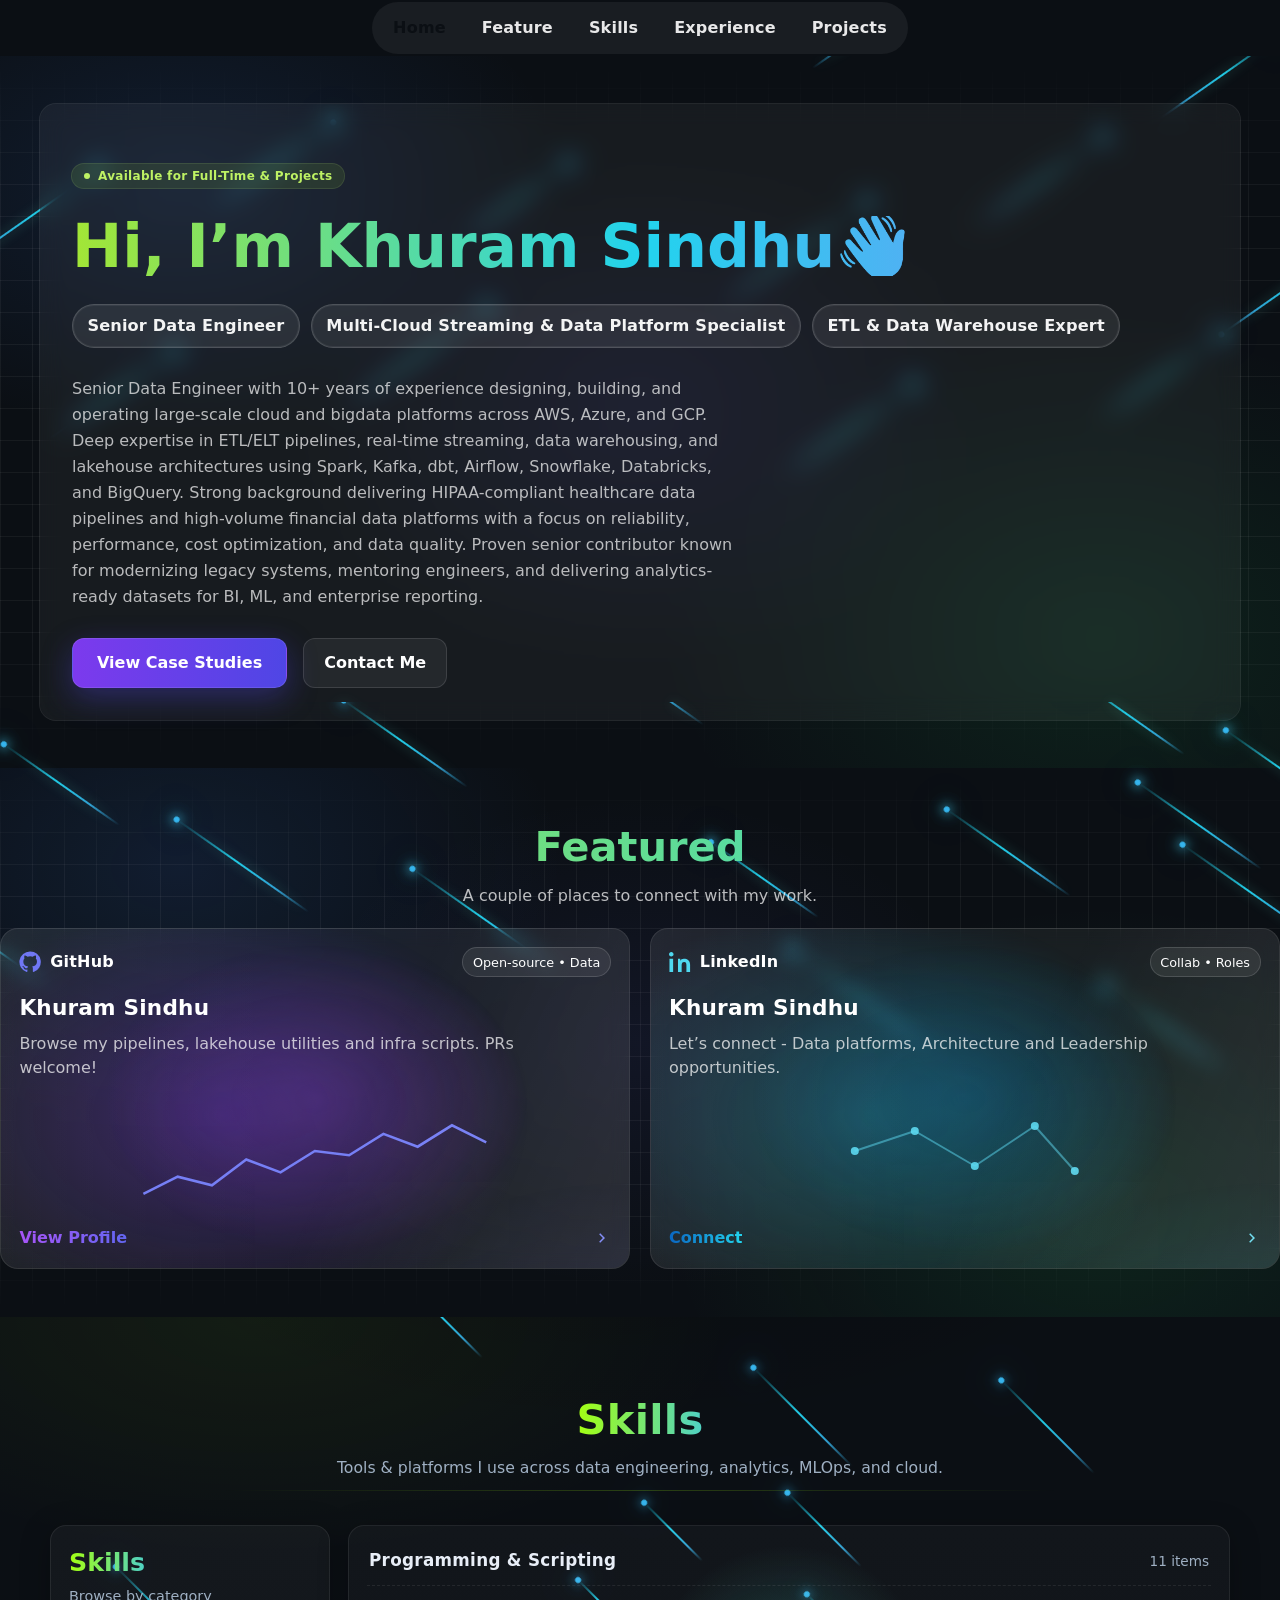
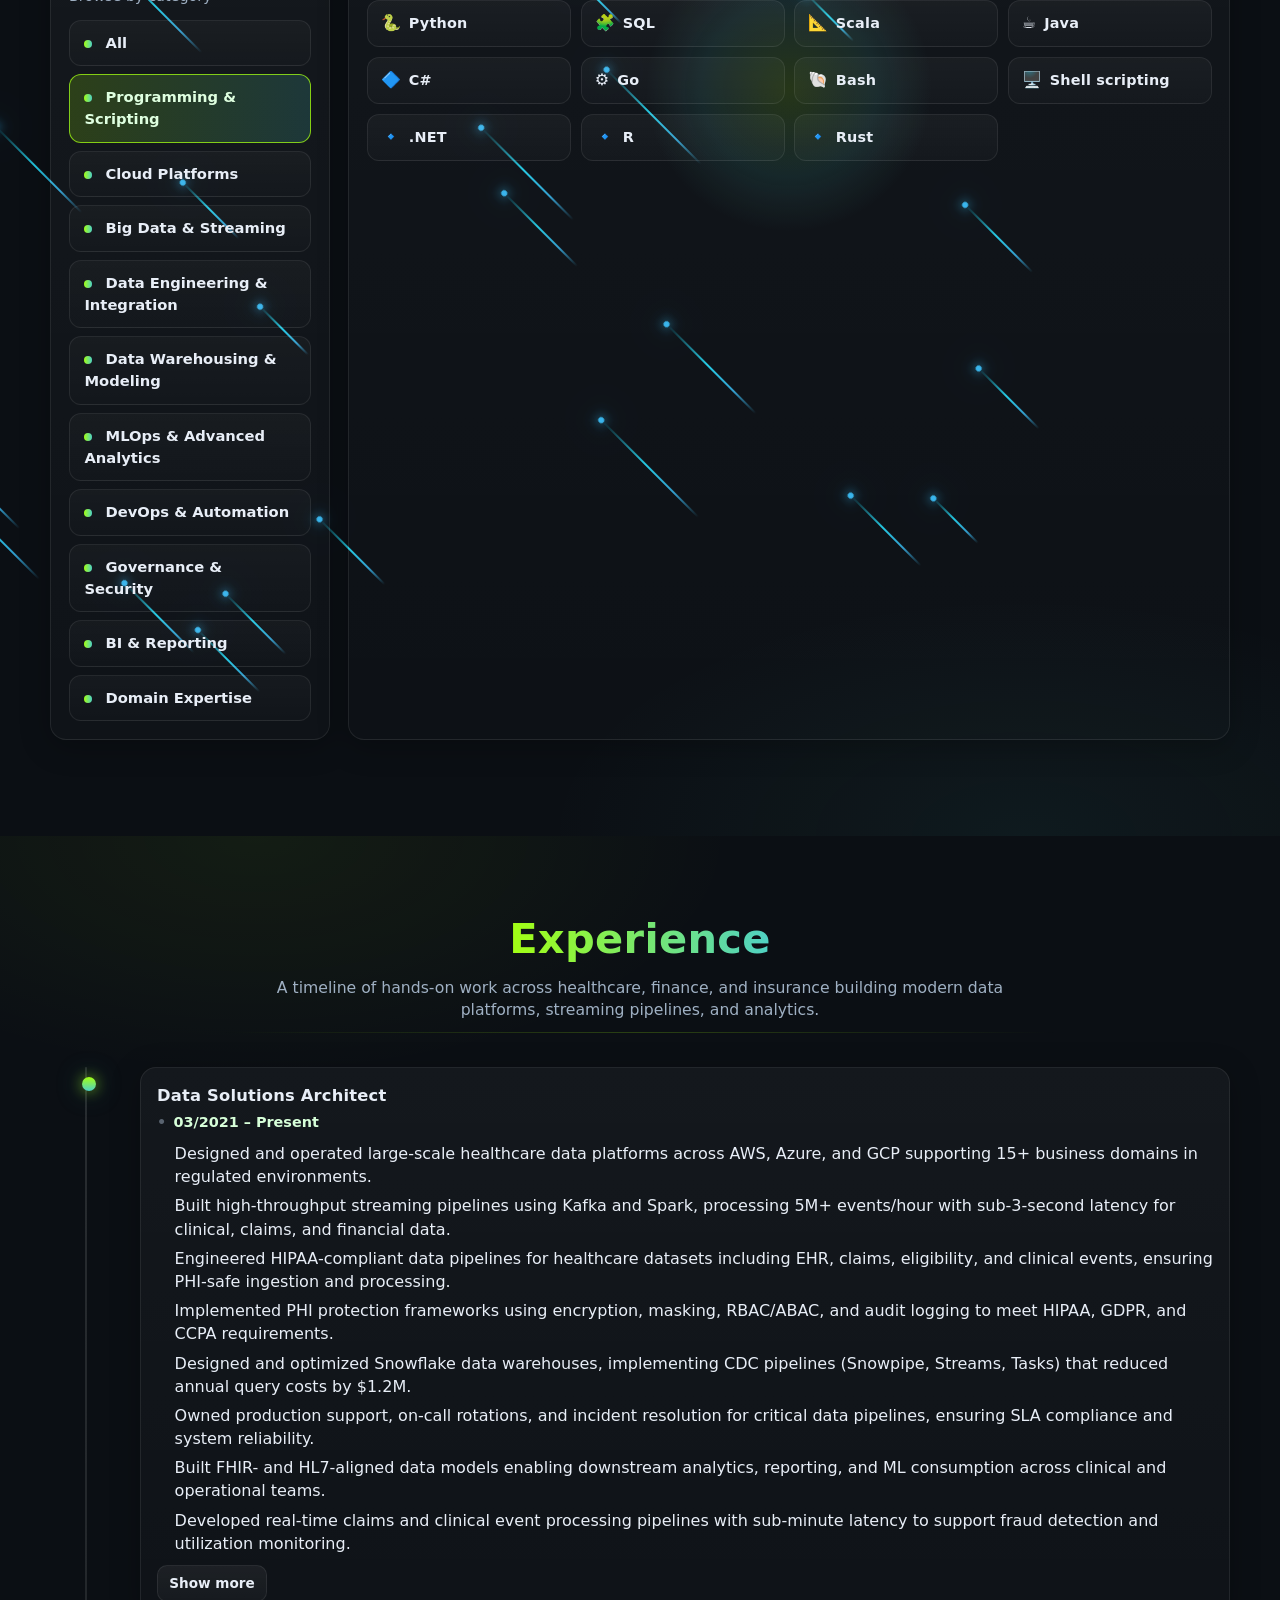
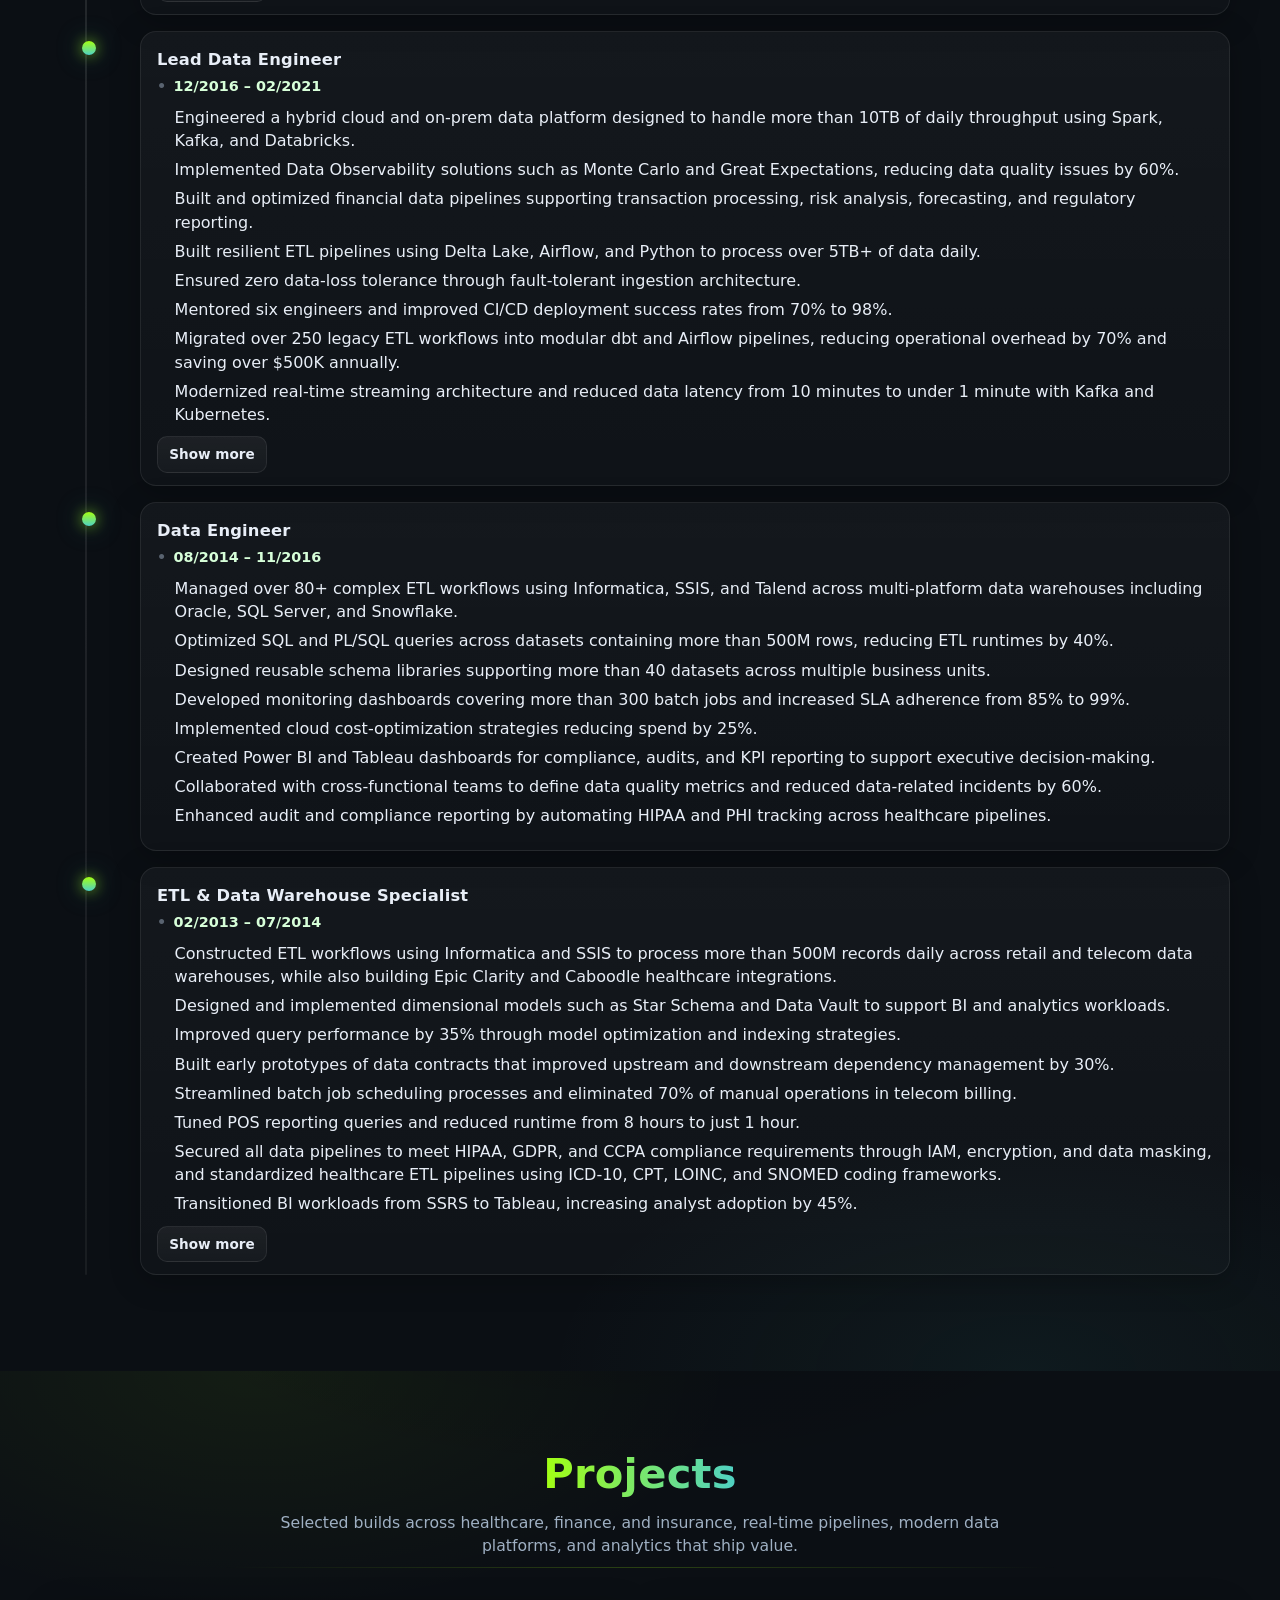
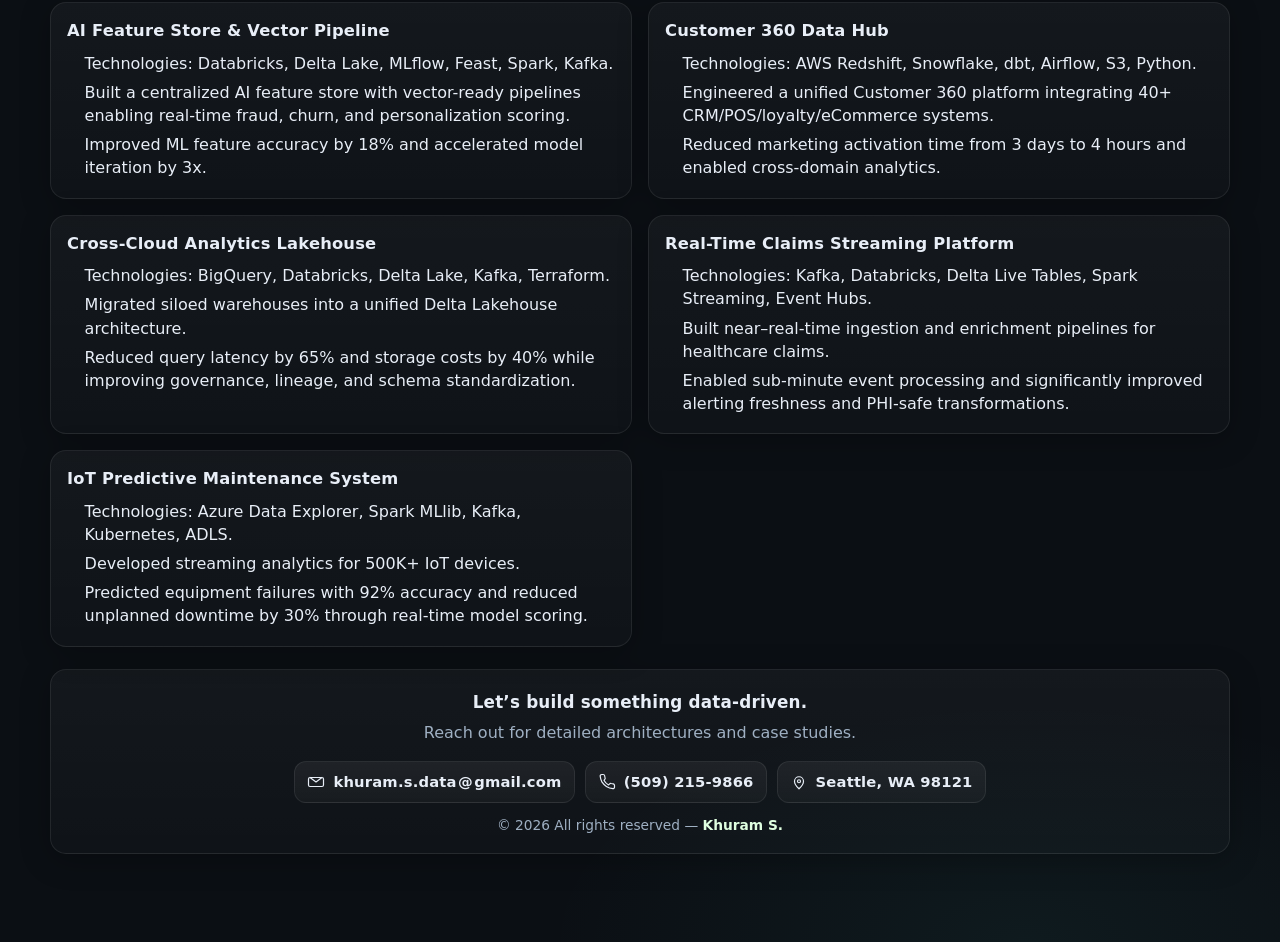
==== commit f5acd494: "Auto-generated commit" ====
--- a/index.html
+++ b/index.html
@@ -7,7 +7,7 @@
   <style>*,:before,:after{--tw-border-spacing-x: 0;--tw-border-spacing-y: 0;--tw-translate-x: 0;--tw-translate-y: 0;--tw-rotate: 0;--tw-skew-x: 0;--tw-skew-y: 0;--tw-scale-x: 1;--tw-scale-y: 1;--tw-pan-x: ;--tw-pan-y: ;--tw-pinch-zoom: ;--tw-scroll-snap-strictness: proximity;--tw-gradient-from-position: ;--tw-gradient-via-position: ;--tw-gradient-to-position: ;--tw-ordinal: ;--tw-slashed-zero: ;--tw-numeric-figure: ;--tw-numeric-spacing: ;--tw-numeric-fraction: ;--tw-ring-inset: ;--tw-ring-offset-width: 0px;--tw-ring-offset-color: #fff;--tw-ring-color: rgb(59 130 246 / .5);--tw-ring-offset-shadow: 0 0 #0000;--tw-ring-shadow: 0 0 #0000;--tw-shadow: 0 0 #0000;--tw-shadow-colored: 0 0 #0000;--tw-blur: ;--tw-brightness: ;--tw-contrast: ;--tw-grayscale: ;--tw-hue-rotate: ;--tw-invert: ;--tw-saturate: ;--tw-sepia: ;--tw-drop-shadow: ;--tw-backdrop-blur: ;--tw-backdrop-brightness: ;--tw-backdrop-contrast: ;--tw-backdrop-grayscale: ;--tw-backdrop-hue-rotate: ;--tw-backdrop-invert: ;--tw-backdrop-opacity: ;--tw-backdrop-saturate: ;--tw-backdrop-sepia: ;--tw-contain-size: ;--tw-contain-layout: ;--tw-contain-paint: ;--tw-contain-style: }*,:before,:after{box-sizing:border-box;border-width:0;border-style:solid;border-color:#e5e7eb}:before,:after{--tw-content: ""}html{line-height:1.5;-webkit-text-size-adjust:100%;-moz-tab-size:4;tab-size:4;font-family:ui-sans-serif,system-ui,sans-serif,"Apple Color Emoji","Segoe UI Emoji",Segoe UI Symbol,"Noto Color Emoji";font-feature-settings:normal;font-variation-settings:normal;-webkit-tap-highlight-color:transparent}body{margin:0;line-height:inherit}h1,h2,h3{font-size:inherit;font-weight:inherit}a{color:inherit;text-decoration:inherit}button{font-family:inherit;font-feature-settings:inherit;font-variation-settings:inherit;font-size:100%;font-weight:inherit;line-height:inherit;letter-spacing:inherit;color:inherit;margin:0;padding:0}button{text-transform:none}button{-webkit-appearance:button;background-color:transparent;background-image:none}h1,h2,h3,p{margin:0}ul{list-style:none;margin:0;padding:0}button{cursor:pointer}svg{display:block;vertical-align:middle}.container{width:100%}@media (min-width: 640px){.container{max-width:640px}}@media (min-width: 768px){.container{max-width:768px}}@media (min-width: 1024px){.container{max-width:1024px}}@media (min-width: 1280px){.container{max-width:1280px}}@media (min-width: 1536px){.container{max-width:1536px}}.pointer-events-none{pointer-events:none}.absolute{position:absolute}.relative{position:relative}.sticky{position:sticky}.inset-0{inset:0}.top-0{top:0}.z-50{z-index:50}.mx-auto{margin-left:auto;margin-right:auto}.block{display:block}.flex{display:flex}.inline-flex{display:inline-flex}.h-1\.5{height:.375rem}.h-14{height:3.5rem}.min-h-\[40vh\]{min-height:40vh}.w-1\.5{width:.375rem}.max-w-2xl{max-width:42rem}.max-w-7xl{max-width:80rem}@keyframes pulse{50%{opacity:.5}}.animate-pulse{animation:pulse 2s cubic-bezier(.4,0,.6,1) infinite}.flex-wrap{flex-wrap:wrap}.items-center{align-items:center}.justify-center{justify-content:center}.gap-2{gap:.5rem}.gap-4{gap:1rem}.space-y-6>:not([hidden])~:not([hidden]){--tw-space-y-reverse: 0;margin-top:calc(1.5rem * calc(1 - var(--tw-space-y-reverse)));margin-bottom:calc(1.5rem * var(--tw-space-y-reverse))}.overflow-hidden{overflow:hidden}.text-balance{text-wrap:balance}.rounded-2xl{border-radius:1rem}.rounded-full{border-radius:9999px}.bg-\[\#0b0f14\]{--tw-bg-opacity: 1;background-color:rgb(11 15 20 / var(--tw-bg-opacity, 1))}.bg-lime-300{--tw-bg-opacity: 1;background-color:rgb(190 242 100 / var(--tw-bg-opacity, 1))}.bg-lime-400\/10{background-color:#a3e6351a}.bg-white\/5{background-color:#ffffff0d}.bg-\[radial-gradient\(360px_260px_at_var\(--mx\,50\%\)_var\(--my\,50\%\)\,rgba\(163\,230\,53\,0\.12\)\,transparent_60\%\)\]{background-image:radial-gradient(360px 260px at var(--mx,50%) var(--my,50%),rgba(163,230,53,.12),transparent 60%)}.bg-gradient-to-r{background-image:linear-gradient(to right,var(--tw-gradient-stops))}.from-lime-400{--tw-gradient-from: #a3e635 var(--tw-gradient-from-position);--tw-gradient-to: rgb(163 230 53 / 0) var(--tw-gradient-to-position);--tw-gradient-stops: var(--tw-gradient-from), var(--tw-gradient-to)}.via-cyan-400{--tw-gradient-to: rgb(34 211 238 / 0) var(--tw-gradient-to-position);--tw-gradient-stops: var(--tw-gradient-from), #22d3ee var(--tw-gradient-via-position), var(--tw-gradient-to)}.to-indigo-400{--tw-gradient-to: #818cf8 var(--tw-gradient-to-position)}.bg-clip-text{background-clip:text}.p-6{padding:1.5rem}.px-3{padding-left:.75rem;padding-right:.75rem}.px-4{padding-left:1rem;padding-right:1rem}.px-6{padding-left:1.5rem;padding-right:1.5rem}.py-1{padding-top:.25rem;padding-bottom:.25rem}.py-10{padding-top:2.5rem;padding-bottom:2.5rem}.text-4xl{font-size:2.25rem;line-height:2.5rem}.text-xs{font-size:.75rem;line-height:1rem}.font-extrabold{font-weight:800}.font-semibold{font-weight:600}.leading-relaxed{line-height:1.625}.leading-tight{line-height:1.25}.tracking-wide{letter-spacing:.025em}.text-lime-300{--tw-text-opacity: 1;color:rgb(190 242 100 / var(--tw-text-opacity, 1))}.text-transparent{color:transparent}.text-white{--tw-text-opacity: 1;color:rgb(255 255 255 / var(--tw-text-opacity, 1))}.text-white\/70{color:#ffffffb3}.opacity-0{opacity:0}.ring-1{--tw-ring-offset-shadow: var(--tw-ring-inset) 0 0 0 var(--tw-ring-offset-width) var(--tw-ring-offset-color);--tw-ring-shadow: var(--tw-ring-inset) 0 0 0 calc(1px + var(--tw-ring-offset-width)) var(--tw-ring-color);box-shadow:var(--tw-ring-offset-shadow),var(--tw-ring-shadow),var(--tw-shadow, 0 0 #0000)}.ring-lime-300\/20{--tw-ring-color: rgb(190 242 100 / .2)}.ring-white\/10{--tw-ring-color: rgb(255 255 255 / .1)}.backdrop-blur-md{--tw-backdrop-blur: blur(12px);-webkit-backdrop-filter:var(--tw-backdrop-blur) var(--tw-backdrop-brightness) var(--tw-backdrop-contrast) var(--tw-backdrop-grayscale) var(--tw-backdrop-hue-rotate) var(--tw-backdrop-invert) var(--tw-backdrop-opacity) var(--tw-backdrop-saturate) var(--tw-backdrop-sepia);backdrop-filter:var(--tw-backdrop-blur) var(--tw-backdrop-brightness) var(--tw-backdrop-contrast) var(--tw-backdrop-grayscale) var(--tw-backdrop-hue-rotate) var(--tw-backdrop-invert) var(--tw-backdrop-opacity) var(--tw-backdrop-saturate) var(--tw-backdrop-sepia)}.transition{transition-property:color,background-color,border-color,text-decoration-color,fill,stroke,opacity,box-shadow,transform,filter,backdrop-filter;transition-timing-function:cubic-bezier(.4,0,.2,1);transition-duration:.15s}@media (min-width: 640px){.sm\:text-5xl{font-size:3rem;line-height:1}}@media (min-width: 1024px){.lg\:space-y-7>:not([hidden])~:not([hidden]){--tw-space-y-reverse: 0;margin-top:calc(1.75rem * calc(1 - var(--tw-space-y-reverse)));margin-bottom:calc(1.75rem * var(--tw-space-y-reverse))}.lg\:p-8{padding:2rem}.lg\:px-10{padding-left:2.5rem;padding-right:2.5rem}.lg\:px-8{padding-left:2rem;padding-right:2rem}.lg\:py-12{padding-top:3rem;padding-bottom:3rem}.lg\:text-6xl{font-size:3.75rem;line-height:1}.group:hover .lg\:group-hover\:opacity-100{opacity:1}}
 </style><link rel="stylesheet" href="styles-3VWMATNB.css" media="print" onload="this.media='all'"><noscript><link rel="stylesheet" href="styles-3VWMATNB.css"></noscript><style ng-app-id="ng">.site-nav[_ngcontent-ng-c3123382229]{position:sticky;top:0;background:rgb(11 15 20 / var(--tw-bg-opacity, 1))}.progress-track[_ngcontent-ng-c3123382229]{position:absolute;left:0;right:0;top:0;height:2px}.progress-bar[_ngcontent-ng-c3123382229]{height:100%;background-image:linear-gradient(90deg,#a3e635,#22d3ee);box-shadow:0 0 12px #22d3ee73;transition:width .12s ease}.container[_ngcontent-ng-c3123382229]{max-width:1200px}.nav-list-wrap[_ngcontent-ng-c3123382229]{position:relative;display:inline-flex}.nav-list[_ngcontent-ng-c3123382229]{display:flex;align-items:center;gap:.35rem;padding:.35rem;border-radius:9999px;background:#ffffff0f;margin:0}.nav-list[_ngcontent-ng-c3123382229] > li[_ngcontent-ng-c3123382229]{list-style:none}.nav-pill[_ngcontent-ng-c3123382229]{padding:.55rem .95rem;border-radius:9999px;font-weight:700;letter-spacing:.2px;color:#ffffffe6;background:transparent;transition:transform .18s ease,background .18s ease,color .18s ease}.nav-pill[_ngcontent-ng-c3123382229]:hover{transform:translateY(-1px);background:#ffffff1a}.nav-pill.is-active[_ngcontent-ng-c3123382229]{color:#0b0f14}.nav-indicator[_ngcontent-ng-c3123382229]{position:absolute;left:0;bottom:.35rem;height:calc(100% - .7rem);border-radius:9999px;z-index:0;opacity:0;width:0;background:linear-gradient(90deg,#a3e635,#22d3ee);box-shadow:0 8px 24px #22d3ee59;transition:transform .28s cubic-bezier(.2,.8,.2,1),width .28s cubic-bezier(.2,.8,.2,1),opacity .2s ease}.nav-list[_ngcontent-ng-c3123382229] > li[_ngcontent-ng-c3123382229]{position:relative;z-index:1}@media (max-width: 768px){.nav-list[_ngcontent-ng-c3123382229]{overflow-x:auto;-webkit-overflow-scrolling:touch}.nav-list[_ngcontent-ng-c3123382229]::-webkit-scrollbar{display:none}}[_nghost-ng-c3123382229]{display:block}.left-spotlight[_ngcontent-ng-c3123382229]{--mx: 50%;--my: 50%}.bg-gradient-pan[_ngcontent-ng-c3123382229]{position:absolute;inset:0;background:radial-gradient(640px 420px at 14% 18%,rgba(59,130,246,.12),transparent 60%),radial-gradient(720px 520px at 86% 82%,rgba(34,197,94,.11),transparent 60%),radial-gradient(520px 380px at 50% 50%,rgba(99,102,241,.08),transparent 65%);animation:_ngcontent-ng-c3123382229_gradient-pan 28s ease-in-out infinite alternate}@keyframes _ngcontent-ng-c3123382229_gradient-pan{0%{transform:translate(-5%,-3%) scale(1)}50%{transform:translate(6%,4%) scale(1.03)}to{transform:translate(-2%,5%) scale(1.01)}}.bg-grid-anim[_ngcontent-ng-c3123382229]{position:absolute;inset:0;background-image:linear-gradient(rgba(255,255,255,.05) 1px,transparent 1px),linear-gradient(90deg,rgba(255,255,255,.05) 1px,transparent 1px);background-size:32px 32px,32px 32px;background-position:0 0,0 0;mask-image:linear-gradient(to bottom,transparent,black 20%,black 80%,transparent);animation:_ngcontent-ng-c3123382229_grid-pan 40s linear infinite}@keyframes _ngcontent-ng-c3123382229_grid-pan{0%{background-position:0 0,0 0}to{background-position:256px 160px,256px 160px}}.meteors[_ngcontent-ng-c3123382229]{position:absolute;inset:-12%;overflow:hidden;filter:drop-shadow(0 0 6px rgba(94,234,212,.45))}.meteors[_ngcontent-ng-c3123382229]   li[_ngcontent-ng-c3123382229]{position:absolute;list-style:none;top:var(--top);left:var(--left);width:var(--len, 160px);height:2px;border-radius:9999px;transform:rotate(-35deg) translateZ(0);background:linear-gradient(90deg,#0000,#38bdf8d9 25%,#22d3ee 55%,#0000);animation:_ngcontent-ng-c3123382229_meteor var(--dur, 7s) var(--delay, 0s) linear infinite;opacity:.95}.meteors[_ngcontent-ng-c3123382229]   li[_ngcontent-ng-c3123382229]:before{content:"";position:absolute;right:-4px;top:-2px;width:6px;height:6px;border-radius:9999px;background:#38bdf8;box-shadow:0 0 10px #38bdf8e6,0 0 20px #22d3eeb3,0 0 36px #22d3ee8c}@keyframes _ngcontent-ng-c3123382229_meteor{0%{transform:translateZ(0) rotate(-35deg);opacity:0}8%{opacity:1}92%{opacity:1}to{transform:translate3d(120vmax,120vmax,0) rotate(-35deg);opacity:0}}.btn-primary[_ngcontent-ng-c3123382229]{position:relative;display:inline-flex;align-items:center;justify-content:center;padding:12px 24px;border-radius:12px;font-weight:600;background-image:linear-gradient(90deg,#7c3aed,#4f46e5);color:#fff;box-shadow:0 10px 30px #4f46e559;border:1px solid rgba(255,255,255,.1);transition:transform .2s ease,box-shadow .2s ease,background-position .2s ease;overflow:hidden}.btn-primary[_ngcontent-ng-c3123382229]:hover{transform:translateY(-1px);box-shadow:0 14px 36px #4f46e573}.btn-primary[_ngcontent-ng-c3123382229]:after{content:"";position:absolute;inset:0;background:linear-gradient(110deg,transparent,rgba(255,255,255,.28),transparent);background-size:200% 100%;opacity:0;transition:opacity .3s ease}.btn-primary[_ngcontent-ng-c3123382229]:hover:after{opacity:.7;animation:_ngcontent-ng-c3123382229_sheen 1.2s linear infinite}.btn-ghost[_ngcontent-ng-c3123382229]{display:inline-flex;align-items:center;justify-content:center;padding:12px 20px;border-radius:12px;font-weight:600;background:#ffffff0f;color:#fff;border:1px solid rgba(255,255,255,.12);transition:background .2s ease,transform .2s ease}.btn-ghost[_ngcontent-ng-c3123382229]:hover{background:#ffffff1f;transform:translateY(-1px)}@keyframes _ngcontent-ng-c3123382229_sheen{to{background-position-x:150%}}.roles[_ngcontent-ng-c3123382229]{display:flex;flex-wrap:wrap;gap:.6rem .7rem;margin:.2rem 0 0;padding:0;list-style:none}.roles[_ngcontent-ng-c3123382229]   li[_ngcontent-ng-c3123382229]{padding:.55rem .9rem;border-radius:9999px;background:#ffffff14;color:#fffffff2;border:1px solid rgba(255,255,255,.16);box-shadow:inset 0 0 0 1px #ffffff0f;font-weight:700;letter-spacing:.15px;font-size:clamp(.9rem,.85rem + .2vw,1.05rem)}.contact-popover[_ngcontent-ng-c3123382229]{position:absolute;left:0;top:100%;margin-top:.5rem;z-index:50;background:#111827eb;border:1px solid rgba(255,255,255,.12);border-radius:12px;padding:.6rem;min-width:260px;box-shadow:0 20px 60px #00000059}.contact-item[_ngcontent-ng-c3123382229]{display:block;color:#fff;text-decoration:none;padding:.5rem .6rem;border-radius:10px;font-weight:600}.contact-item[_ngcontent-ng-c3123382229]:hover{background:#ffffff14}@media (prefers-reduced-motion: reduce){.bg-gradient-pan[_ngcontent-ng-c3123382229], .bg-grid-anim[_ngcontent-ng-c3123382229], .meteors[_ngcontent-ng-c3123382229]   li[_ngcontent-ng-c3123382229]{animation:none!important}}</style><style ng-app-id="ng">[_nghost-ng-c45579561]{display:block}.left-spotlight[_ngcontent-ng-c45579561]{--mx: 50%;--my: 50%}.bg-gradient-pan[_ngcontent-ng-c45579561]{position:absolute;inset:0;background:radial-gradient(640px 420px at 14% 18%,rgba(59,130,246,.12),transparent 60%),radial-gradient(720px 520px at 86% 82%,rgba(34,197,94,.11),transparent 60%),radial-gradient(520px 380px at 50% 50%,rgba(99,102,241,.08),transparent 65%);animation:_ngcontent-ng-c45579561_gradient-pan 28s ease-in-out infinite alternate}@keyframes _ngcontent-ng-c45579561_gradient-pan{0%{transform:translate(-5%,-3%) scale(1)}50%{transform:translate(6%,4%) scale(1.03)}to{transform:translate(-2%,5%) scale(1.01)}}.bg-grid-anim[_ngcontent-ng-c45579561]{position:absolute;inset:0;background-image:linear-gradient(rgba(255,255,255,.05) 1px,transparent 1px),linear-gradient(90deg,rgba(255,255,255,.05) 1px,transparent 1px);background-size:32px 32px,32px 32px;background-position:0 0,0 0;mask-image:linear-gradient(to bottom,transparent,black 20%,black 80%,transparent);animation:_ngcontent-ng-c45579561_grid-pan 40s linear infinite}@keyframes _ngcontent-ng-c45579561_grid-pan{0%{background-position:0 0,0 0}to{background-position:256px 160px,256px 160px}}.meteors[_ngcontent-ng-c45579561]{position:absolute;inset:-12%;overflow:hidden;filter:drop-shadow(0 0 6px rgba(94,234,212,.45))}.meteors[_ngcontent-ng-c45579561]   li[_ngcontent-ng-c45579561]{position:absolute;list-style:none;top:var(--top);left:var(--left);width:var(--len, 160px);height:2px;border-radius:9999px;transform:rotate(-35deg) translateZ(0);background:linear-gradient(90deg,#0000,#38bdf8d9 25%,#22d3ee 55%,#0000);animation:_ngcontent-ng-c45579561_meteor var(--dur, 7s) var(--delay, 0s) linear infinite;opacity:.95}.meteors[_ngcontent-ng-c45579561]   li[_ngcontent-ng-c45579561]:before{content:"";position:absolute;right:-4px;top:-2px;width:6px;height:6px;border-radius:9999px;background:#38bdf8;box-shadow:0 0 10px #38bdf8e6,0 0 20px #22d3eeb3,0 0 36px #22d3ee8c}@keyframes _ngcontent-ng-c45579561_meteor{0%{transform:translateZ(0) rotate(-35deg);opacity:0}8%{opacity:1}92%{opacity:1}to{transform:translate3d(120vmax,120vmax,0) rotate(-35deg);opacity:0}}.btn-primary[_ngcontent-ng-c45579561]{position:relative;display:inline-flex;align-items:center;justify-content:center;padding:12px 24px;border-radius:12px;font-weight:600;background-image:linear-gradient(90deg,#7c3aed,#4f46e5);color:#fff;box-shadow:0 10px 30px #4f46e559;border:1px solid rgba(255,255,255,.1);transition:transform .2s ease,box-shadow .2s ease,background-position .2s ease;overflow:hidden}.btn-primary[_ngcontent-ng-c45579561]:hover{transform:translateY(-1px);box-shadow:0 14px 36px #4f46e573}.btn-primary[_ngcontent-ng-c45579561]:after{content:"";position:absolute;inset:0;background:linear-gradient(110deg,transparent,rgba(255,255,255,.28),transparent);background-size:200% 100%;opacity:0;transition:opacity .3s ease}.btn-primary[_ngcontent-ng-c45579561]:hover:after{opacity:.7;animation:_ngcontent-ng-c45579561_sheen 1.2s linear infinite}.btn-ghost[_ngcontent-ng-c45579561]{display:inline-flex;align-items:center;justify-content:center;padding:12px 20px;border-radius:12px;font-weight:600;background:#ffffff0f;color:#fff;border:1px solid rgba(255,255,255,.12);transition:background .2s ease,transform .2s ease}.btn-ghost[_ngcontent-ng-c45579561]:hover{background:#ffffff1f;transform:translateY(-1px)}@keyframes _ngcontent-ng-c45579561_sheen{to{background-position-x:150%}}.roles[_ngcontent-ng-c45579561]{display:flex;flex-wrap:wrap;gap:.6rem .7rem;margin:.2rem 0 0;padding:0;list-style:none}.roles[_ngcontent-ng-c45579561]   li[_ngcontent-ng-c45579561]{padding:.55rem .9rem;border-radius:9999px;background:#ffffff14;color:#fffffff2;border:1px solid rgba(255,255,255,.16);box-shadow:inset 0 0 0 1px #ffffff0f;font-weight:700;letter-spacing:.15px;font-size:clamp(.9rem,.85rem + .2vw,1.05rem)}.contact-popover[_ngcontent-ng-c45579561]{position:absolute;left:0;top:100%;margin-top:.5rem;z-index:50;background:#111827eb;-webkit-backdrop-filter:blur(8px);backdrop-filter:blur(8px);border:1px solid rgba(255,255,255,.12);border-radius:12px;padding:.6rem;min-width:260px;box-shadow:0 20px 60px #00000059}.contact-item[_ngcontent-ng-c45579561]{display:block;color:#fff;text-decoration:none;padding:.5rem .6rem;border-radius:10px;font-weight:600}.contact-item[_ngcontent-ng-c45579561]:hover{background:#ffffff14}@media (prefers-reduced-motion: reduce){.bg-gradient-pan[_ngcontent-ng-c45579561], .bg-grid-anim[_ngcontent-ng-c45579561], .meteors[_ngcontent-ng-c45579561]   li[_ngcontent-ng-c45579561]{animation:none!important}}</style><style ng-app-id="ng">.feature-wrap[_ngcontent-ng-c628973783]{position:relative;padding:3rem 0;background:rgb(11 15 20 / var(--tw-bg-opacity, 1))}.feature-bg[_ngcontent-ng-c628973783]{position:absolute;inset:0;pointer-events:none;z-index:0}.feature-head[_ngcontent-ng-c628973783], .feature-grid[_ngcontent-ng-c628973783]{position:relative;z-index:1}.feature-bg[_ngcontent-ng-c628973783]   .bg-gradient-pan[_ngcontent-ng-c628973783]{position:absolute;inset:0;background:radial-gradient(640px 420px at 14% 18%,rgba(59,130,246,.12),transparent 60%),radial-gradient(720px 520px at 86% 82%,rgba(34,197,94,.11),transparent 60%),radial-gradient(520px 380px at 50% 50%,rgba(99,102,241,.08),transparent 65%);animation:_ngcontent-ng-c628973783_feature-gradient-pan 28s ease-in-out infinite alternate}@keyframes _ngcontent-ng-c628973783_feature-gradient-pan{0%{transform:translate(-5%,-3%) scale(1)}50%{transform:translate(6%,4%) scale(1.03)}to{transform:translate(-2%,5%) scale(1.01)}}.feature-bg[_ngcontent-ng-c628973783]   .bg-grid-anim[_ngcontent-ng-c628973783]{position:absolute;inset:0;background-image:linear-gradient(rgba(255,255,255,.05) 1px,transparent 1px),linear-gradient(90deg,rgba(255,255,255,.05) 1px,transparent 1px);background-size:32px 32px,32px 32px;-webkit-mask-image:linear-gradient(to bottom,transparent,#000 20%,#000 80%,transparent);mask-image:linear-gradient(to bottom,transparent,#000 20%,#000 80%,transparent);animation:_ngcontent-ng-c628973783_feature-grid-pan 40s linear infinite}@keyframes _ngcontent-ng-c628973783_feature-grid-pan{0%{background-position:0 0,0 0}to{background-position:256px 160px,256px 160px}}.feature-bg[_ngcontent-ng-c628973783]   .meteors[_ngcontent-ng-c628973783]{position:absolute;inset:-12%;overflow:hidden;filter:drop-shadow(0 0 6px rgba(94,234,212,.45))}.feature-bg[_ngcontent-ng-c628973783]   .meteors[_ngcontent-ng-c628973783]{--speed: 0}.feature-bg[_ngcontent-ng-c628973783]   .meteors[_ngcontent-ng-c628973783]   li[_ngcontent-ng-c628973783]{position:absolute;list-style:none;top:var(--top);right:var(--right);width:var(--len, 160px);height:2px;border-radius:9999px;transform:rotate(35deg) translateZ(0);background:linear-gradient(270deg,#0000,#38bdf8d9 25%,#22d3ee 55%,#0000);animation:_ngcontent-ng-c628973783_feature-meteor var(--dur, 12s) var(--delay, 0s) linear infinite;opacity:.95}.feature-bg[_ngcontent-ng-c628973783]   .meteors[_ngcontent-ng-c628973783]   li[_ngcontent-ng-c628973783]:before{content:"";position:absolute;left:-4px;top:-2px;width:6px;height:6px;border-radius:9999px;background:#38bdf8;box-shadow:0 0 10px #38bdf8e6,0 0 20px #22d3eeb3,0 0 36px #22d3ee8c}@keyframes _ngcontent-ng-c628973783_feature-meteor{0%{transform:translateZ(0) rotate(35deg);opacity:0}8%{opacity:1}92%{opacity:1}to{transform:translate3d(-80vmax,80vmax,0) rotate(35deg);opacity:0}}.feature-bg[_ngcontent-ng-c628973783]   .meteors[_ngcontent-ng-c628973783]   li[_ngcontent-ng-c628973783]:nth-child(1){--top:-6%;--right: 5%;--len:160px;--dur:6.5s;--delay:0s}.feature-bg[_ngcontent-ng-c628973783]   .meteors[_ngcontent-ng-c628973783]   li[_ngcontent-ng-c628973783]:nth-child(2){--top: 2%;--right:15%;--len:130px;--dur:7.2s;--delay:1s}.feature-bg[_ngcontent-ng-c628973783]   .meteors[_ngcontent-ng-c628973783]   li[_ngcontent-ng-c628973783]:nth-child(3){--top:-8%;--right:28%;--len:180px;--dur:6.8s;--delay:2.2s}.feature-bg[_ngcontent-ng-c628973783]   .meteors[_ngcontent-ng-c628973783]   li[_ngcontent-ng-c628973783]:nth-child(4){--top:10%;--right: 5%;--len:140px;--dur:7.8s;--delay:.8s}.feature-bg[_ngcontent-ng-c628973783]   .meteors[_ngcontent-ng-c628973783]   li[_ngcontent-ng-c628973783]:nth-child(5){--top:-4%;--right:45%;--len:170px;--dur:6.2s;--delay:1.6s}.feature-bg[_ngcontent-ng-c628973783]   .meteors[_ngcontent-ng-c628973783]   li[_ngcontent-ng-c628973783]:nth-child(6){--top: 6%;--right:60%;--len:150px;--dur:7.4s;--delay:.3s}.feature-bg[_ngcontent-ng-c628973783]   .meteors[_ngcontent-ng-c628973783]   li[_ngcontent-ng-c628973783]:nth-child(7){--top:-9%;--right:72%;--len:190px;--dur:6.6s;--delay:2.7s}.feature-bg[_ngcontent-ng-c628973783]   .meteors[_ngcontent-ng-c628973783]   li[_ngcontent-ng-c628973783]:nth-child(8){--top:12%;--right:82%;--len:140px;--dur:7.6s;--delay:1.1s}.feature-bg[_ngcontent-ng-c628973783]   .meteors[_ngcontent-ng-c628973783]   li[_ngcontent-ng-c628973783]:nth-child(9){--top:-7%;--right:90%;--len:160px;--dur:6.9s;--delay:3.2s}.feature-bg[_ngcontent-ng-c628973783]   .meteors[_ngcontent-ng-c628973783]   li[_ngcontent-ng-c628973783]:nth-child(10){--top:18%;--right:10%;--len:150px;--dur:7.9s;--delay:2s}.feature-bg[_ngcontent-ng-c628973783]   .meteors[_ngcontent-ng-c628973783]   li[_ngcontent-ng-c628973783]:nth-child(11){--top:28%;--right: 6%;--len:170px;--dur:7.1s;--delay:.7s}.feature-bg[_ngcontent-ng-c628973783]   .meteors[_ngcontent-ng-c628973783]   li[_ngcontent-ng-c628973783]:nth-child(12){--top:22%;--right:22%;--len:150px;--dur:8s;--delay:2.1s}.feature-bg[_ngcontent-ng-c628973783]   .meteors[_ngcontent-ng-c628973783]   li[_ngcontent-ng-c628973783]:nth-child(13){--top:26%;--right:38%;--len:130px;--dur:7.2s;--delay:1.2s}.feature-bg[_ngcontent-ng-c628973783]   .meteors[_ngcontent-ng-c628973783]   li[_ngcontent-ng-c628973783]:nth-child(14){--top:32%;--right:54%;--len:180px;--dur:6.6s;--delay:2.8s}.feature-bg[_ngcontent-ng-c628973783]   .meteors[_ngcontent-ng-c628973783]   li[_ngcontent-ng-c628973783]:nth-child(15){--top:24%;--right:70%;--len:160px;--dur:7.4s;--delay:1.6s}.feature-bg[_ngcontent-ng-c628973783]   .meteors[_ngcontent-ng-c628973783]   li[_ngcontent-ng-c628973783]:nth-child(16){--top:36%;--right:86%;--len:150px;--dur:7.7s;--delay:.9s}.feature-bg[_ngcontent-ng-c628973783]   .meteors[_ngcontent-ng-c628973783]   li[_ngcontent-ng-c628973783]:nth-child(17){--top:48%;--right:12%;--len:150px;--dur:7.6s;--delay:1.3s}.feature-bg[_ngcontent-ng-c628973783]   .meteors[_ngcontent-ng-c628973783]   li[_ngcontent-ng-c628973783]:nth-child(18){--top:44%;--right:30%;--len:180px;--dur:6.9s;--delay:2.4s}@media (prefers-reduced-motion: reduce){.feature-bg[_ngcontent-ng-c628973783]   .bg-gradient-pan[_ngcontent-ng-c628973783], .feature-bg[_ngcontent-ng-c628973783]   .bg-grid-anim[_ngcontent-ng-c628973783], .feature-bg[_ngcontent-ng-c628973783]   .meteors[_ngcontent-ng-c628973783]   li[_ngcontent-ng-c628973783]{animation:none!important}}.feature-wrap[_ngcontent-ng-c628973783]{padding:3rem 0;background:rgb(11 15 20 / var(--tw-bg-opacity, 1))}.feature-head[_ngcontent-ng-c628973783]{text-align:center;margin-bottom:1.25rem}.feature-head[_ngcontent-ng-c628973783]   h2[_ngcontent-ng-c628973783]{margin:0;font-weight:900;font-size:clamp(1.8rem,1.2rem + 2.4vw,2.6rem);background-image:linear-gradient(90deg,#a3e635,#22d3ee);-webkit-background-clip:text;background-clip:text;color:transparent}.feature-head[_ngcontent-ng-c628973783]   p[_ngcontent-ng-c628973783]{margin-top:.35rem;color:#ffffffb8}.feature-grid[_ngcontent-ng-c628973783]{display:grid;gap:1rem;grid-template-columns:1fr}@media (min-width: 900px){.feature-grid[_ngcontent-ng-c628973783]{grid-template-columns:1fr 1fr;gap:1.2rem}}.card[_ngcontent-ng-c628973783]{--a1:#7c3aed;--a2:#4f46e5;--glow: rgba(124,58,237,.28);position:relative;display:flex;flex-direction:column;gap:.9rem;padding:1.15rem;border-radius:18px;color:#fff;text-decoration:none;background:#ffffff0e;border:1px solid rgba(255,255,255,.12);-webkit-backdrop-filter:blur(10px);backdrop-filter:blur(10px);overflow:hidden;transform-style:preserve-3d;isolation:isolate;transition:box-shadow .25s ease,transform .25s ease}.card[_ngcontent-ng-c628973783]:hover{box-shadow:0 18px 60px #00000059}.accent-gh[_ngcontent-ng-c628973783]{--a1:#a855f7;--a2:#6366f1;--glow: rgba(124,58,237,.35)}.accent-li[_ngcontent-ng-c628973783]{--a1:#0A66C2;--a2:#22d3ee;--glow: rgba(34,211,238,.25)}.card[_ngcontent-ng-c628973783]:before{content:"";position:absolute;inset:0;pointer-events:none;z-index:-1;background:radial-gradient(520px 360px at 35% 55%,var(--glow) 0%,transparent 60%),linear-gradient(90deg,rgba(255,255,255,.04) 0%,transparent 42%);opacity:.95}.card[_ngcontent-ng-c628973783]:after{content:"";position:absolute;inset:0;pointer-events:none;background:linear-gradient(115deg,transparent 55%,rgba(255,255,255,.05) 72%,rgba(255,255,255,.12) 100%);opacity:.6}.ambient-glow[_ngcontent-ng-c628973783]{position:absolute;inset:-22%;z-index:-2;opacity:.85;background:radial-gradient(360px 260px at var(--mx,50%) var(--my,50%),color-mix(in oklab,var(--a1) 28%,transparent) 0%,transparent 60%),radial-gradient(520px 380px at 85% 120%,color-mix(in oklab,var(--a2) 20%,transparent) 0%,transparent 70%);transition:opacity .35s ease,transform .35s ease;-webkit-mask-image:linear-gradient(to bottom,transparent,#000 10%,#000 90%,transparent);mask-image:linear-gradient(to bottom,transparent,#000 10%,#000 90%,transparent)}.shine[_ngcontent-ng-c628973783]{position:absolute;inset:-10% -40%;pointer-events:none;background:linear-gradient(110deg,transparent 0%,rgba(255,255,255,.22) 18%,rgba(255,255,255,.55) 24%,rgba(255,255,255,.22) 30%,transparent 40%);transform:translate(-120%);opacity:0}.card-head[_ngcontent-ng-c628973783]{display:flex;align-items:center;justify-content:space-between;gap:.8rem}.badge[_ngcontent-ng-c628973783]{display:flex;align-items:center;gap:.55rem;font-weight:800;letter-spacing:.2px}.badge[_ngcontent-ng-c628973783]   .ico[_ngcontent-ng-c628973783]{width:22px;height:22px;color:color-mix(in oklab,var(--a2),white 10%)}.chip[_ngcontent-ng-c628973783]{font-size:.8rem;padding:.28rem .6rem;border-radius:9999px;background:#ffffff14;border:1px solid rgba(255,255,255,.14)}.card-body[_ngcontent-ng-c628973783]{display:flex;flex-direction:column;gap:.5rem}.title[_ngcontent-ng-c628973783]{font-weight:900;letter-spacing:.2px;font-size:clamp(1.1rem,.95rem + .8vw,1.35rem)}.desc[_ngcontent-ng-c628973783]{color:#ffffffb8;max-width:52ch}.parallax[_ngcontent-ng-c628973783]{position:relative;height:120px;margin-top:.2rem;color:color-mix(in oklab,var(--a2),white 15%);transform:translateZ(36px)}.graph[_ngcontent-ng-c628973783], .net[_ngcontent-ng-c628973783]{width:100%;height:100%}.card-foot[_ngcontent-ng-c628973783]{display:flex;align-items:center;justify-content:space-between;gap:.6rem}.cta[_ngcontent-ng-c628973783]{font-weight:800;background-image:linear-gradient(90deg,var(--a1),var(--a2));-webkit-background-clip:text;background-clip:text;color:transparent}.arrow[_ngcontent-ng-c628973783]{width:18px;height:18px;color:color-mix(in oklab,var(--a2),white 20%)}@media (prefers-reduced-motion: reduce){.shine[_ngcontent-ng-c628973783]{display:none}}</style><style ng-app-id="ng">[_nghost-ng-c796886937]{--bg: #0b0f14;--panel: rgba(20,24,30,.65);--border: rgba(255,255,255,.08);--text: #e8eef7;--muted: #9fb0c3;--accent: #a3ff12;--accent-2: #4fd1c5;--glow: 0 10px 40px rgba(163,255,18,.14);display:block}.skills-alt-wrap[_ngcontent-ng-c796886937]{position:relative;overflow:hidden;background:radial-gradient(800px 400px at 20% 0%,rgba(163,255,18,.06),transparent 60%),radial-gradient(800px 400px at 80% 100%,rgba(79,209,197,.06),transparent 60%),var(--bg);padding:4rem 1rem 6rem}.container[_ngcontent-ng-c796886937]{max-width:1180px;margin:0 auto;position:relative;z-index:1}.shooting-bg[_ngcontent-ng-c796886937]{position:absolute;inset:0;pointer-events:none;z-index:0;background:radial-gradient(900px 400px at 50% -10%,rgba(0,0,0,.18),transparent 60%)}.meteor-field[_ngcontent-ng-c796886937]{position:absolute;inset:-12%;overflow:hidden;filter:drop-shadow(0 0 6px rgba(94,234,212,.45));--speed: 1}.meteor[_ngcontent-ng-c796886937]{position:absolute;list-style:none;top:var(--top);right:var(--right);width:var(--len, 160px);height:2px;border-radius:9999px;transform:rotate(45deg) translateZ(0);will-change:transform,opacity;background:linear-gradient(270deg,#0000,#38bdf8d9 25%,#22d3ee 55%,#0000);opacity:.95;animation-name:_ngcontent-ng-c796886937_feature-meteor-rtlb;animation-duration:calc(var(--dur, 7s) * var(--speed, 1));animation-delay:var(--delay, 0s);animation-timing-function:linear;animation-iteration-count:infinite}.meteor[_ngcontent-ng-c796886937]:before{content:"";position:absolute;left:-4px;top:-2px;width:6px;height:6px;border-radius:9999px;background:#38bdf8;box-shadow:0 0 10px #38bdf8e6,0 0 20px #22d3eeb3,0 0 36px #22d3ee8c}@keyframes _ngcontent-ng-c796886937_feature-meteor-rtlb{0%{transform:translateZ(0) rotate(45deg);opacity:0}6%{opacity:1}to{transform:translate3d(-60vw,40vh,0) rotate(45deg);opacity:0}}.section-head[_ngcontent-ng-c796886937]{text-align:center;margin:0 auto 18px;padding:8px 12px 16px;max-width:860px}.section-title[_ngcontent-ng-c796886937]{margin:0;font-size:clamp(1.6rem,1rem + 2.2vw,2.6rem);font-weight:900;letter-spacing:.3px;color:var(--text)}.grad[_ngcontent-ng-c796886937]{background:linear-gradient(90deg,var(--accent),var(--accent-2));-webkit-background-clip:text;background-clip:text;color:transparent}.section-sub[_ngcontent-ng-c796886937]{margin:6px auto 10px;color:var(--muted);font-size:.98rem;line-height:1.45;max-width:720px}.section-rule[_ngcontent-ng-c796886937]{height:1px;width:100%;margin:10px auto 0;background:linear-gradient(90deg,#a3ff1200,#a3ff1299,#4fd1c500);opacity:.35}.layout[_ngcontent-ng-c796886937]{display:grid;grid-template-columns:280px 1fr;gap:18px}@media (max-width: 920px){.layout[_ngcontent-ng-c796886937]{grid-template-columns:1fr}}.glass[_ngcontent-ng-c796886937]{background:linear-gradient(180deg,#ffffff0a,#ffffff05);border:1px solid var(--border);border-radius:16px;box-shadow:0 6px 30px #00000040}.sidebar[_ngcontent-ng-c796886937]{padding:18px;position:sticky;top:24px;align-self:start}.title[_ngcontent-ng-c796886937]   h2[_ngcontent-ng-c796886937]{margin:0;font-size:clamp(1.3rem,1.1rem + .6vw,1.6rem);color:var(--text);font-weight:900}.muted[_ngcontent-ng-c796886937]{color:var(--muted);margin:4px 0 12px;font-size:.9rem}.tabs[_ngcontent-ng-c796886937]{display:flex;flex-direction:column;gap:8px}.tab[_ngcontent-ng-c796886937]{text-align:left;background:linear-gradient(180deg,#ffffff08,#ffffff03);border:1px solid var(--border);color:var(--text);font-weight:600;font-size:.92rem;padding:.7rem .9rem;border-radius:12px;transition:all .2s ease}.tab[_ngcontent-ng-c796886937]   .dot[_ngcontent-ng-c796886937]{display:inline-block;width:8px;height:8px;border-radius:999px;background:linear-gradient(90deg,var(--accent),var(--accent-2));margin-right:.5rem;vertical-align:middle}.tab[_ngcontent-ng-c796886937]:hover{border-color:#a3ff1273;box-shadow:var(--glow);transform:translateY(-1px)}.tab.active[_ngcontent-ng-c796886937]{color:#dfffe0;border-color:#a3ff12bf;background:linear-gradient(90deg,#a3ff122e,#4fd1c52e)}.panel[_ngcontent-ng-c796886937]{position:relative;padding:18px;border-radius:16px;border:1px solid var(--border);background:radial-gradient(220px 220px at var(--mx, 50%) var(--my, 20%),rgba(163,255,18,.14),rgba(79,209,197,.1) 40%,transparent 65%),linear-gradient(180deg,#ffffff08,#ffffff03);overflow:hidden}.panel-head[_ngcontent-ng-c796886937]{display:flex;align-items:center;justify-content:space-between;padding:4px 2px 12px;border-bottom:1px dashed var(--border)}.panel-title[_ngcontent-ng-c796886937]{margin:0;color:var(--text);font-size:1.05rem;font-weight:800;letter-spacing:.3px}.count[_ngcontent-ng-c796886937]{color:var(--muted);font-size:.85rem}.chip-grid[_ngcontent-ng-c796886937]{padding-top:14px;display:grid;grid-template-columns:repeat(12,1fr);gap:10px}@media (max-width: 1200px){.chip-grid[_ngcontent-ng-c796886937]{grid-template-columns:repeat(10,1fr)}}@media (max-width: 900px){.chip-grid[_ngcontent-ng-c796886937]{grid-template-columns:repeat(8,1fr)}}@media (max-width: 700px){.chip-grid[_ngcontent-ng-c796886937]{grid-template-columns:repeat(6,1fr)}}@media (max-width: 520px){.chip-grid[_ngcontent-ng-c796886937]{grid-template-columns:repeat(4,1fr)}}.chip[_ngcontent-ng-c796886937]{grid-column:span 4;position:relative;display:inline-flex;align-items:center;gap:.5rem;padding:.65rem .8rem;border-radius:12px;color:var(--text);border:1px solid var(--border);background:linear-gradient(180deg,#ffffff0a,#ffffff05);overflow:hidden;cursor:default;transition:transform .15s ease,box-shadow .15s ease,border-color .15s ease;will-change:transform}@media (min-width: 900px){.chip[_ngcontent-ng-c796886937]{grid-column:span 3}}.chip[_ngcontent-ng-c796886937]:hover{transform:translateY(-2px);border-color:#a3ff128c;box-shadow:var(--glow)}.chip[_ngcontent-ng-c796886937]:active{transform:translateY(0)}.ico[_ngcontent-ng-c796886937]{font-size:1rem}.label[_ngcontent-ng-c796886937]{font-weight:700;font-size:.9rem;letter-spacing:.2px}.shine[_ngcontent-ng-c796886937]{position:absolute;inset:0;background:linear-gradient(110deg,transparent 20%,rgba(255,255,255,.18) 40%,transparent 60%);transform:translate(-100%);animation:_ngcontent-ng-c796886937_gleam 2.8s linear infinite;mix-blend-mode:screen;pointer-events:none}@keyframes _ngcontent-ng-c796886937_gleam{to{transform:translate(100%)}}</style><style ng-app-id="ng">[_nghost-ng-c2983896349]{--bg: #0b0f14;--panel: rgba(20,24,30,.65);--border: rgba(255,255,255,.08);--text: #e8eef7;--muted: #9fb0c3;--accent: #a3ff12;--accent-2: #4fd1c5;--glow: 0 10px 40px rgba(163,255,18,.14);display:block}.xp-wrap[_ngcontent-ng-c2983896349]{position:relative;overflow:hidden;background:radial-gradient(800px 400px at 20% 0%,rgba(163,255,18,.06),transparent 60%),radial-gradient(800px 400px at 80% 100%,rgba(79,209,197,.06),transparent 60%),var(--bg);padding:4rem 1rem 6rem}.container[_ngcontent-ng-c2983896349]{max-width:1180px;margin:0 auto;position:relative;z-index:1}.shooting-bg[_ngcontent-ng-c2983896349]{position:absolute;inset:0;pointer-events:none;z-index:0;background:radial-gradient(900px 400px at 50% -10%,rgba(0,0,0,.18),transparent 60%)}.meteor-field[_ngcontent-ng-c2983896349]{position:absolute;inset:-12%;overflow:hidden;filter:drop-shadow(0 0 6px rgba(94,234,212,.45));--speed: 1.2}.meteor[_ngcontent-ng-c2983896349]{position:absolute;list-style:none;top:var(--top);right:var(--right);width:var(--len, 160px);height:2px;border-radius:9999px;transform:rotate(45deg) translateZ(0);opacity:.95;background:linear-gradient(270deg,#0000,#38bdf8d9 25%,#22d3ee 55%,#0000);animation-name:_ngcontent-ng-c2983896349_xp-meteor;animation-duration:calc(var(--dur, 8s) * var(--speed, 1));animation-delay:var(--delay, 0s);animation-timing-function:linear;animation-iteration-count:infinite}.meteor[_ngcontent-ng-c2983896349]:before{content:"";position:absolute;left:-4px;top:-2px;width:6px;height:6px;border-radius:9999px;background:#38bdf8;box-shadow:0 0 10px #38bdf8e6,0 0 20px #22d3eeb3,0 0 36px #22d3ee8c}@keyframes _ngcontent-ng-c2983896349_xp-meteor{0%{transform:translateZ(0) rotate(45deg);opacity:0}6%{opacity:1}to{transform:translate3d(-60vw,40vh,0) rotate(45deg);opacity:0}}.section-head[_ngcontent-ng-c2983896349]{text-align:center;margin:0 auto 18px;padding:8px 12px 16px;max-width:860px}.section-title[_ngcontent-ng-c2983896349]{margin:0;font-size:clamp(1.6rem,1rem + 2.2vw,2.6rem);font-weight:900;letter-spacing:.3px;color:var(--text)}.grad[_ngcontent-ng-c2983896349]{background:linear-gradient(90deg,var(--accent),var(--accent-2));-webkit-background-clip:text;background-clip:text;color:transparent}.section-sub[_ngcontent-ng-c2983896349]{margin:6px auto 10px;color:var(--muted);font-size:.98rem;line-height:1.45;max-width:760px}.section-rule[_ngcontent-ng-c2983896349]{height:1px;width:100%;margin:10px auto 0;background:linear-gradient(90deg,#a3ff1200,#a3ff1299,#4fd1c500);opacity:.35}.xp-grid[_ngcontent-ng-c2983896349]{display:grid;grid-template-columns:72px minmax(0,1fr);gap:18px}@media (max-width: 720px){.xp-grid[_ngcontent-ng-c2983896349]{grid-template-columns:44px minmax(0,1fr)}}.rail[_ngcontent-ng-c2983896349]{position:relative;grid-column:1}.line[_ngcontent-ng-c2983896349], .progress[_ngcontent-ng-c2983896349]{position:absolute;left:calc(50% - 1px);width:2px;border-radius:2px}.line[_ngcontent-ng-c2983896349]{top:0;bottom:0;background:linear-gradient(180deg,#ffffff1f,#ffffff0f)}.progress[_ngcontent-ng-c2983896349]{top:0;height:0%;background:linear-gradient(180deg,var(--accent),var(--accent-2));box-shadow:0 0 16px #a3ff1259}.items[_ngcontent-ng-c2983896349]{grid-column:2;display:grid;gap:16px;grid-template-columns:minmax(0,1fr);min-width:0}.xp-item[_ngcontent-ng-c2983896349]{position:relative;min-width:0}.xp-wrap[_ngcontent-ng-c2983896349]   article[_ngcontent-ng-c2983896349]{max-width:none}.xp-dot[_ngcontent-ng-c2983896349]{position:absolute;left:-58px;top:10px;width:14px;height:14px;border-radius:999px;background:linear-gradient(180deg,var(--accent),var(--accent-2));box-shadow:0 0 14px #a3ff1299,0 0 28px #4fd1c566}@media (max-width: 720px){.xp-dot[_ngcontent-ng-c2983896349]{left:-38px}}.xp-card[_ngcontent-ng-c2983896349]{width:100%;max-width:100%;min-width:0;background:linear-gradient(180deg,#ffffff0a,#ffffff05);border:1px solid var(--border);border-radius:16px;box-shadow:0 6px 30px #00000040;padding:16px 16px 12px;color:var(--text);transform-style:preserve-3d}.xp-card[_ngcontent-ng-c2983896349], .xp-card[_ngcontent-ng-c2983896349]   *[_ngcontent-ng-c2983896349]{white-space:normal;word-break:normal;overflow-wrap:anywhere}.xp-head[_ngcontent-ng-c2983896349]{display:grid;gap:4px;margin-bottom:8px}.role[_ngcontent-ng-c2983896349]{font-weight:900;letter-spacing:.2px;font-size:1.02rem}.meta[_ngcontent-ng-c2983896349]{color:var(--muted);font-weight:600;font-size:.9rem;display:flex;align-items:center;gap:.45rem}.meta[_ngcontent-ng-c2983896349]   .sep[_ngcontent-ng-c2983896349]{opacity:.5}.company[_ngcontent-ng-c2983896349]{color:#def7ff}.period[_ngcontent-ng-c2983896349]{color:#d7ffd9}.points[_ngcontent-ng-c2983896349]{margin:8px 0 10px;padding-left:1.1rem;display:grid;gap:6px}.points[_ngcontent-ng-c2983896349]   li[_ngcontent-ng-c2983896349]{line-height:1.45}.points[_ngcontent-ng-c2983896349]   li[_ngcontent-ng-c2983896349]::marker{color:#a3ff12d9}.toggle[_ngcontent-ng-c2983896349]{appearance:none;background:linear-gradient(180deg,#ffffff0f,#ffffff08);border:1px solid var(--border);color:var(--text);font-weight:700;font-size:.85rem;padding:.45rem .7rem;border-radius:10px;transition:all .2s ease}.toggle[_ngcontent-ng-c2983896349]:hover{border-color:#a3ff128c;box-shadow:var(--glow);transform:translateY(-1px)}.toggle[_ngcontent-ng-c2983896349]:focus{outline:2px solid var(--accent);outline-offset:2px}</style><style ng-app-id="ng">[_nghost-ng-c2018406726]{--bg: #0b0f14;--panel: rgba(20,24,30,.65);--border: rgba(255,255,255,.08);--text: #e8eef7;--muted: #9fb0c3;--accent: #a3ff12;--accent-2: #4fd1c5;--glow: 0 10px 40px rgba(163,255,18,.14);display:block}.prj-wrap[_ngcontent-ng-c2018406726]{position:relative;overflow:hidden;background:radial-gradient(800px 400px at 20% 0%,rgba(163,255,18,.06),transparent 60%),radial-gradient(800px 400px at 80% 100%,rgba(79,209,197,.06),transparent 60%),var(--bg);padding:4rem 1rem 5.5rem}.container[_ngcontent-ng-c2018406726]{max-width:1180px;margin:0 auto;position:relative;z-index:1}.section-head[_ngcontent-ng-c2018406726]{text-align:center;margin:0 auto 18px;padding:8px 12px 16px;max-width:860px}.section-title[_ngcontent-ng-c2018406726]{margin:0;font-size:clamp(1.6rem,1rem + 2.2vw,2.6rem);font-weight:900;letter-spacing:.3px;color:var(--text)}.grad[_ngcontent-ng-c2018406726]{background:linear-gradient(90deg,var(--accent),var(--accent-2));-webkit-background-clip:text;background-clip:text;color:transparent}.section-sub[_ngcontent-ng-c2018406726]{margin:6px auto 10px;color:var(--muted);font-size:.98rem;line-height:1.45;max-width:760px}.section-rule[_ngcontent-ng-c2018406726]{height:1px;width:100%;margin:10px auto 0;background:linear-gradient(90deg,#a3ff1200,#a3ff1299,#4fd1c500);opacity:.35}.prj-grid[_ngcontent-ng-c2018406726]{display:grid;grid-template-columns:repeat(12,1fr);gap:16px}@media (max-width: 1100px){.prj-grid[_ngcontent-ng-c2018406726]{grid-template-columns:repeat(8,1fr)}}@media (max-width: 760px){.prj-grid[_ngcontent-ng-c2018406726]{grid-template-columns:repeat(4,1fr)}}.prj-card[_ngcontent-ng-c2018406726]{grid-column:span 6;background:linear-gradient(180deg,#ffffff0a,#ffffff05);border:1px solid var(--border);border-radius:16px;box-shadow:0 6px 30px #00000040;padding:16px 16px 14px;color:var(--text);position:relative;overflow:hidden;transform-style:preserve-3d}@media (max-width: 760px){.prj-card[_ngcontent-ng-c2018406726]{grid-column:span 4}}.head[_ngcontent-ng-c2018406726]{margin-bottom:8px}.title[_ngcontent-ng-c2018406726]{margin:0;font-weight:900;font-size:1.02rem;letter-spacing:.2px}.bullets[_ngcontent-ng-c2018406726]{margin:8px 0 4px;padding-left:1.1rem;display:grid;gap:6px}.bullets[_ngcontent-ng-c2018406726]   li[_ngcontent-ng-c2018406726]{line-height:1.45}.bullets[_ngcontent-ng-c2018406726]   li[_ngcontent-ng-c2018406726]::marker{color:#a3ff12d9}.shine[_ngcontent-ng-c2018406726]{position:absolute;inset:0;background:linear-gradient(110deg,transparent 20%,rgba(255,255,255,.16) 40%,transparent 60%);transform:translate(-100%);animation:_ngcontent-ng-c2018406726_prj-gleam 3s linear infinite;pointer-events:none;mix-blend-mode:screen}@keyframes _ngcontent-ng-c2018406726_prj-gleam{to{transform:translate(100%)}}.shooting-bg[_ngcontent-ng-c2018406726]{position:absolute;inset:0;pointer-events:none;z-index:0;background:radial-gradient(900px 400px at 50% -10%,rgba(0,0,0,.18),transparent 60%)}.meteor-field[_ngcontent-ng-c2018406726]{position:absolute;inset:-12%;overflow:hidden;filter:drop-shadow(0 0 6px rgba(94,234,212,.45));--speed: 1.2}.meteor[_ngcontent-ng-c2018406726]{position:absolute;list-style:none;top:var(--top);right:var(--right);width:var(--len, 160px);height:2px;border-radius:9999px;transform:rotate(45deg) translateZ(0);opacity:.95;background:linear-gradient(270deg,#0000,#38bdf8d9 25%,#22d3ee 55%,#0000);animation-name:_ngcontent-ng-c2018406726_prj-meteor;animation-duration:calc(var(--dur, 8s) * var(--speed, 1));animation-delay:var(--delay, 0s);animation-timing-function:linear;animation-iteration-count:infinite}.meteor[_ngcontent-ng-c2018406726]:before{content:"";position:absolute;left:-4px;top:-2px;width:6px;height:6px;border-radius:9999px;background:#38bdf8;box-shadow:0 0 10px #38bdf8e6,0 0 20px #22d3eeb3,0 0 36px #22d3ee8c}@keyframes _ngcontent-ng-c2018406726_prj-meteor{0%{transform:translateZ(0) rotate(45deg);opacity:0}6%{opacity:1}to{transform:translate3d(-60vw,40vh,0) rotate(45deg);opacity:0}}.prj-footer[_ngcontent-ng-c2018406726]{margin-top:22px}.footer-inner[_ngcontent-ng-c2018406726]{text-align:center;background:linear-gradient(180deg,#ffffff0a,#ffffff05);border:1px solid var(--border);border-radius:16px;box-shadow:0 6px 30px #00000040;padding:20px 16px 18px;color:var(--text)}.footer-title[_ngcontent-ng-c2018406726]{margin:0 0 6px;font-weight:900;font-size:1.05rem;letter-spacing:.2px}.footer-sub[_ngcontent-ng-c2018406726]{margin:0 0 16px;color:var(--muted)}.contact-band[_ngcontent-ng-c2018406726]{display:flex;flex-wrap:wrap;gap:10px;justify-content:center;margin-bottom:12px}.pill[_ngcontent-ng-c2018406726]{display:inline-flex;align-items:center;gap:8px;background:linear-gradient(180deg,#ffffff0f,#ffffff08);border:1px solid var(--border);color:var(--text);border-radius:12px;padding:.55rem .75rem;text-decoration:none;transition:transform .15s ease,border-color .15s ease,box-shadow .15s ease}.pill[_ngcontent-ng-c2018406726]:hover{transform:translateY(-1px);border-color:#a3ff128c;box-shadow:var(--glow)}.pill[_ngcontent-ng-c2018406726]   .ico[_ngcontent-ng-c2018406726]{width:18px;height:18px;display:inline-block}.pill[_ngcontent-ng-c2018406726]   .txt[_ngcontent-ng-c2018406726]{font-weight:700;font-size:.92rem;letter-spacing:.2px}.at[_ngcontent-ng-c2018406726]{padding:0 .08rem}.rights[_ngcontent-ng-c2018406726]{margin-top:8px;color:var(--muted);font-size:.86rem}.rights[_ngcontent-ng-c2018406726]   span[_ngcontent-ng-c2018406726]{color:#dfffe0;font-weight:800}.company[_ngcontent-ng-c2018406726]{display:block;font-size:.95rem;font-weight:500;color:var(--muted, #9ca3af);margin-top:.25rem;font-style:italic;opacity:.85;letter-spacing:.2px}.prj-card[_ngcontent-ng-c2018406726]:hover   .company[_ngcontent-ng-c2018406726]{color:var(--accent, #a3ff12);opacity:1;transition:color .25s ease,opacity .25s ease}</style></head>
   <body><!--nghm-->
-    <app-root _nghost-ng-c4070505595 ng-version="18.2.13" ngh="2" ng-server-context="ssg"><app-navbar _ngcontent-ng-c4070505595 _nghost-ng-c3123382229 ngh="0"><nav _ngcontent-ng-c3123382229 class="site-nav sticky top-0 z-50 text-white"><div _ngcontent-ng-c3123382229 class="progress-track"><div _ngcontent-ng-c3123382229 class="progress-bar" style="width: 0%;"></div></div><div _ngcontent-ng-c3123382229 class="container mx-auto px-4 lg:px-8"><div _ngcontent-ng-c3123382229 class="h-14 flex items-center justify-center"><div _ngcontent-ng-c3123382229 class="nav-list-wrap"><ul _ngcontent-ng-c3123382229 class="nav-list"><li _ngcontent-ng-c3123382229><button _ngcontent-ng-c3123382229 type="button" class="nav-pill is-active" data-id="home"> Home </button></li><li _ngcontent-ng-c3123382229><button _ngcontent-ng-c3123382229 type="button" class="nav-pill" data-id="featured"> Feature </button></li><li _ngcontent-ng-c3123382229><button _ngcontent-ng-c3123382229 type="button" class="nav-pill" data-id="skills"> Skills </button></li><li _ngcontent-ng-c3123382229><button _ngcontent-ng-c3123382229 type="button" class="nav-pill" data-id="experience"> Experience </button></li><li _ngcontent-ng-c3123382229><button _ngcontent-ng-c3123382229 type="button" class="nav-pill" data-id="projects"> Projects </button></li><!----></ul><span _ngcontent-ng-c3123382229 aria-hidden="true" class="nav-indicator"></span></div></div></div></nav></app-navbar><app-hero _ngcontent-ng-c4070505595 _nghost-ng-c45579561 ngh="1"><div _ngcontent-ng-c45579561 id="home"><section _ngcontent-ng-c45579561 id="hero" class="relative bg-[#0b0f14] text-white overflow-hidden"><div _ngcontent-ng-c45579561 class="pointer-events-none absolute inset-0"><div _ngcontent-ng-c45579561 class="bg-gradient-pan"></div><div _ngcontent-ng-c45579561 class="bg-grid-anim"></div><ul _ngcontent-ng-c45579561 aria-hidden="true" class="meteors"><li _ngcontent-ng-c45579561 style="--top: -6%; --left: 5%; --len: 160px; --dur: 6.5s; --delay: 0s;"></li><li _ngcontent-ng-c45579561 style="--top: 2%; --left: 15%; --len: 130px; --dur: 7.2s; --delay: 1s;"></li><li _ngcontent-ng-c45579561 style="--top: -8%; --left: 28%; --len: 180px; --dur: 6.8s; --delay: 2.2s;"></li><li _ngcontent-ng-c45579561 style="--top: 10%; --left: -5%; --len: 140px; --dur: 7.8s; --delay: 0.8s;"></li><li _ngcontent-ng-c45579561 style="--top: -4%; --left: 45%; --len: 170px; --dur: 6.2s; --delay: 1.6s;"></li><li _ngcontent-ng-c45579561 style="--top: 6%; --left: 60%; --len: 150px; --dur: 7.4s; --delay: 0.3s;"></li><li _ngcontent-ng-c45579561 style="--top: -9%; --left: 72%; --len: 190px; --dur: 6.6s; --delay: 2.7s;"></li><li _ngcontent-ng-c45579561 style="--top: 12%; --left: 82%; --len: 140px; --dur: 7.6s; --delay: 1.1s;"></li><li _ngcontent-ng-c45579561 style="--top: -7%; --left: 90%; --len: 160px; --dur: 6.9s; --delay: 3.2s;"></li><li _ngcontent-ng-c45579561 style="--top: 18%; --left: -10%; --len: 150px; --dur: 7.9s; --delay: 2s;"></li><li _ngcontent-ng-c45579561 style="--top: 28%; --left: 6%; --len: 170px; --dur: 7.1s; --delay: 0.7s;"></li><li _ngcontent-ng-c45579561 style="--top: 22%; --left: 22%; --len: 150px; --dur: 8s; --delay: 2.1s;"></li><li _ngcontent-ng-c45579561 style="--top: 26%; --left: 38%; --len: 130px; --dur: 7.2s; --delay: 1.2s;"></li><li _ngcontent-ng-c45579561 style="--top: 32%; --left: 54%; --len: 180px; --dur: 6.6s; --delay: 2.8s;"></li><li _ngcontent-ng-c45579561 style="--top: 24%; --left: 70%; --len: 160px; --dur: 7.4s; --delay: 1.6s;"></li><li _ngcontent-ng-c45579561 style="--top: 36%; --left: 86%; --len: 150px; --dur: 7.7s; --delay: 0.9s;"></li><li _ngcontent-ng-c45579561 style="--top: 48%; --left: 12%; --len: 150px; --dur: 7.6s; --delay: 1.3s;"></li><li _ngcontent-ng-c45579561 style="--top: 44%; --left: 30%; --len: 180px; --dur: 6.9s; --delay: 2.4s;"></li><li _ngcontent-ng-c45579561 style="--top: 52%; --left: 58%; --len: 160px; --dur: 7.3s; --delay: 0.4s;"></li><li _ngcontent-ng-c45579561 style="--top: 46%; --left: 78%; --len: 150px; --dur: 7.8s; --delay: 2.2s;"></li></ul></div><div _ngcontent-ng-c45579561 class="relative max-w-7xl mx-auto px-6 lg:px-10 py-10 lg:py-12 min-h-[40vh]"><div _ngcontent-ng-c45579561 class="left-spotlight group relative space-y-6 lg:space-y-7 rounded-2xl p-6 lg:p-8 ring-1 ring-white/10 bg-white/5 backdrop-blur-md"><div _ngcontent-ng-c45579561 class="pointer-events-none absolute inset-0 rounded-2xl opacity-0 lg:group-hover:opacity-100 transition bg-[radial-gradient(360px_260px_at_var(--mx,50%)_var(--my,50%),rgba(163,230,53,0.12),transparent_60%)]"></div><div _ngcontent-ng-c45579561 class="inline-flex items-center gap-2 text-xs font-semibold tracking-wide px-3 py-1 rounded-full bg-lime-400/10 text-lime-300 ring-1 ring-lime-300/20"><span _ngcontent-ng-c45579561 class="h-1.5 w-1.5 rounded-full bg-lime-300 animate-pulse"></span> Available for Full-Time &amp; Projects </div><h1 _ngcontent-ng-c45579561 class="text-balance text-4xl sm:text-5xl lg:text-6xl font-extrabold leading-tight"><span _ngcontent-ng-c45579561 class="block bg-gradient-to-r from-lime-400 via-cyan-400 to-indigo-400 bg-clip-text text-transparent"> Hi, I’m Khuram Sindhu👋 </span></h1><ul _ngcontent-ng-c45579561 aria-label="Roles" class="roles"><li _ngcontent-ng-c45579561>Senior Data Engineer</li><li _ngcontent-ng-c45579561>Multi-Cloud Streaming &amp; Data Platform Specialist</li><li _ngcontent-ng-c45579561>ETL &amp; Data Warehouse Expert</li></ul><p _ngcontent-ng-c45579561 class="text-white/70 max-w-2xl leading-relaxed"> Senior Data Engineer with 10+ years of experience designing, building, and operating large-scale cloud and bigdata platforms across AWS, Azure, and GCP. Deep expertise in ETL/ELT pipelines, real-time streaming, data warehousing, and lakehouse architectures using Spark, Kafka, dbt, Airflow, Snowflake, Databricks, and BigQuery. Strong background delivering HIPAA-compliant healthcare data pipelines and high-volume financial data platforms with a focus on reliability, performance, cost optimization, and data quality. Proven senior contributor known for modernizing legacy systems, mentoring engineers, and delivering analytics-ready datasets for BI, ML, and enterprise reporting. </p><div _ngcontent-ng-c45579561 class="relative flex flex-wrap items-center gap-4"><a _ngcontent-ng-c45579561 href="#projects" class="btn-primary">View Case Studies</a><button _ngcontent-ng-c45579561 type="button" class="btn-ghost"> Contact Me </button><!----></div></div></div></section></div></app-hero><app-feature _ngcontent-ng-c4070505595 _nghost-ng-c628973783 ngh="2"><section _ngcontent-ng-c628973783 id="featured" class="feature-wrap"><div _ngcontent-ng-c628973783 aria-hidden="true" class="feature-bg"><div _ngcontent-ng-c628973783 class="bg-gradient-pan"></div><div _ngcontent-ng-c628973783 class="bg-grid-anim"></div><ul _ngcontent-ng-c628973783 class="meteors"><li _ngcontent-ng-c628973783></li><li _ngcontent-ng-c628973783></li><li _ngcontent-ng-c628973783></li><li _ngcontent-ng-c628973783></li><li _ngcontent-ng-c628973783></li><li _ngcontent-ng-c628973783></li><li _ngcontent-ng-c628973783></li><li _ngcontent-ng-c628973783></li><li _ngcontent-ng-c628973783></li><li _ngcontent-ng-c628973783></li><li _ngcontent-ng-c628973783></li><li _ngcontent-ng-c628973783></li><li _ngcontent-ng-c628973783></li><li _ngcontent-ng-c628973783></li><li _ngcontent-ng-c628973783></li><li _ngcontent-ng-c628973783></li><li _ngcontent-ng-c628973783></li><li _ngcontent-ng-c628973783></li></ul></div><div _ngcontent-ng-c628973783 class="feature-head"><h2 _ngcontent-ng-c628973783>Featured</h2><p _ngcontent-ng-c628973783>A couple of places to connect with my work.</p></div><div _ngcontent-ng-c628973783 class="feature-grid"><a _ngcontent-ng-c628973783 href="https://github.com/s-khuram" target="_blank" rel="noopener noreferrer" aria-label="Open GitHub profile in a new tab" class="card accent-gh"><div _ngcontent-ng-c628973783 aria-hidden="true" class="ambient-glow"></div><div _ngcontent-ng-c628973783 aria-hidden="true" class="shine"></div><header _ngcontent-ng-c628973783 class="card-head"><div _ngcontent-ng-c628973783 class="badge"><svg _ngcontent-ng-c628973783="" viewBox="0 0 24 24" aria-hidden="true" class="ico"><path _ngcontent-ng-c628973783="" fill="currentColor" d="M12 .5a11.5 11.5 0 0 0-3.64 22.42c.58.1.79-.25.79-.55v-2.1c-3.2.7-3.88-1.54-3.88-1.54-.53-1.35-1.3-1.7-1.3-1.7-1.06-.73.08-.72.08-.72 1.17.08 1.79 1.2 1.79 1.2 1.04 1.8 2.73 1.28 3.4.98.1-.76.41-1.28.74-1.58-2.56-.29-5.25-1.28-5.25-5.7 0-1.26.45-2.29 1.2-3.1-.12-.29-.52-1.47.12-3.07 0 0 .98-.32 3.2 1.18a11.1 11.1 0 0 1 5.82 0c2.22-1.5 3.2-1.18 3.2-1.18.64 1.6.24 2.78.12 3.07.75.81 1.2 1.84 1.2 3.1 0 4.43-2.69 5.4-5.26 5.69.42.37.79 1.09.79 2.2v3.26c0 .31.2.66.8.55A11.5 11.5 0 0 0 12 .5Z"/></svg><span _ngcontent-ng-c628973783>GitHub</span></div><span _ngcontent-ng-c628973783 class="chip">Open-source • Data</span></header><div _ngcontent-ng-c628973783 class="card-body"><h3 _ngcontent-ng-c628973783 class="title">Khuram Sindhu</h3><p _ngcontent-ng-c628973783 class="desc"> Browse my pipelines, lakehouse utilities and infra scripts. PRs welcome! </p><div _ngcontent-ng-c628973783 class="parallax"><svg _ngcontent-ng-c628973783="" viewBox="0 0 400 140" aria-hidden="true" class="graph"><polyline _ngcontent-ng-c628973783="" fill="none" stroke="currentColor" stroke-width="3" points="0,120 40,100 80,110 120,80 160,95 200,70 240,75 280,50 320,65 360,40 400,60"/></svg></div></div><footer _ngcontent-ng-c628973783 class="card-foot"><span _ngcontent-ng-c628973783 class="cta">View Profile</span><svg _ngcontent-ng-c628973783="" viewBox="0 0 24 24" aria-hidden="true" class="arrow"><path _ngcontent-ng-c628973783="" fill="currentColor" d="M13.172 12 8.222 7.05l1.414-1.414L16 12l-6.364 6.364-1.414-1.414z"/></svg></footer></a><a _ngcontent-ng-c628973783 href="https://www.linkedin.com/in/khuram-hass-215a543ba/" target="_blank" rel="noopener noreferrer" aria-label="Open LinkedIn profile in a new tab" class="card accent-li"><div _ngcontent-ng-c628973783 aria-hidden="true" class="ambient-glow"></div><div _ngcontent-ng-c628973783 aria-hidden="true" class="shine"></div><header _ngcontent-ng-c628973783 class="card-head"><div _ngcontent-ng-c628973783 class="badge"><svg _ngcontent-ng-c628973783="" viewBox="0 0 24 24" aria-hidden="true" class="ico"><path _ngcontent-ng-c628973783="" fill="currentColor" d="M4.98 3.5C4.98 4.88 3.86 6 2.5 6S0 4.88 0 3.5 1.12 1 2.5 1s2.48 1.12 2.48 2.5zM.5 8.5h4V23h-4zM8.5 8.5h3.8v2h.05c.53-1 1.84-2.05 3.8-2.05C20.1 8.45 23 10.6 23 15v8h-4v-7.2c0-1.7-.03-3.9-2.4-3.9-2.4 0-2.8 1.86-2.8 3.78V23h-4V8.5z"/></svg><span _ngcontent-ng-c628973783>LinkedIn</span></div><span _ngcontent-ng-c628973783 class="chip">Collab • Roles</span></header><div _ngcontent-ng-c628973783 class="card-body"><h3 _ngcontent-ng-c628973783 class="title">Khuram Sindhu</h3><p _ngcontent-ng-c628973783 class="desc"> Let’s connect - Data platforms, Architecture and Leadership opportunities. </p><div _ngcontent-ng-c628973783 class="parallax"><svg _ngcontent-ng-c628973783="" viewBox="0 0 280 120" aria-hidden="true" class="net"><g _ngcontent-ng-c628973783="" fill="currentColor" opacity="0.9"><circle _ngcontent-ng-c628973783="" cx="30" cy="60" r="4"/><circle _ngcontent-ng-c628973783="" cx="90" cy="40" r="4"/><circle _ngcontent-ng-c628973783="" cx="150" cy="75" r="4"/><circle _ngcontent-ng-c628973783="" cx="210" cy="35" r="4"/><circle _ngcontent-ng-c628973783="" cx="250" cy="80" r="4"/></g><g _ngcontent-ng-c628973783="" stroke="currentColor" stroke-width="2" opacity="0.5"><line _ngcontent-ng-c628973783="" x1="30" y1="60" x2="90" y2="40"/><line _ngcontent-ng-c628973783="" x1="90" y1="40" x2="150" y2="75"/><line _ngcontent-ng-c628973783="" x1="150" y1="75" x2="210" y2="35"/><line _ngcontent-ng-c628973783="" x1="210" y1="35" x2="250" y2="80"/></g></svg></div></div><footer _ngcontent-ng-c628973783 class="card-foot"><span _ngcontent-ng-c628973783 class="cta">Connect</span><svg _ngcontent-ng-c628973783="" viewBox="0 0 24 24" aria-hidden="true" class="arrow"><path _ngcontent-ng-c628973783="" fill="currentColor" d="M13.172 12 8.222 7.05l1.414-1.414L16 12l-6.364 6.364-1.414-1.414z"/></svg></footer></a></div></section></app-feature><app-skill _ngcontent-ng-c4070505595 _nghost-ng-c796886937 ngh="3"><section _ngcontent-ng-c796886937 id="skills" class="skills-alt-wrap"><div _ngcontent-ng-c796886937 aria-hidden="true" class="shooting-bg"><span _ngcontent-ng-c796886937 class="meteor" style="top: 70.94%; left: 66.35%; animation-delay: 3.46s; animation-duration: 5.12s; width: 70.22px;"></span><span _ngcontent-ng-c796886937 class="meteor" style="top: 38.73%; left: 70.54%; animation-delay: 0.59s; animation-duration: 8.61s; width: 111.18px;"></span><span _ngcontent-ng-c796886937 class="meteor" style="top: 64.33%; left: -6.15%; animation-delay: 6.12s; animation-duration: 8.36s; width: 61.87px;"></span><span _ngcontent-ng-c796886937 class="meteor" style="top: 3.02%; left: 60.88%; animation-delay: 2.45s; animation-duration: 6.09s; width: 130.37px;"></span><span _ngcontent-ng-c796886937 class="meteor" style="top: 81.54%; left: 59.84%; animation-delay: 2.52s; animation-duration: 8.11s; width: 134.02px;"></span><span _ngcontent-ng-c796886937 class="meteor" style="top: 4.11%; left: 47.77%; animation-delay: 6.6s; animation-duration: 4.84s; width: 74.18px;"></span><span _ngcontent-ng-c796886937 class="meteor" style="top: 83.98%; left: 61.87%; animation-delay: 3.08s; animation-duration: 6.22s; width: 73px;"></span><span _ngcontent-ng-c796886937 class="meteor" style="top: 15.28%; left: 76.11%; animation-delay: 4.82s; animation-duration: 7.68s; width: 102.39px;"></span><span _ngcontent-ng-c796886937 class="meteor" style="top: 53.44%; left: 22.97%; animation-delay: 2.64s; animation-duration: 6.29s; width: 72.21px;"></span><span _ngcontent-ng-c796886937 class="meteor" style="top: 42.42%; left: 50.6%; animation-delay: 3.86s; animation-duration: 5.19s; width: 109.63px;"></span><span _ngcontent-ng-c796886937 class="meteor" style="top: 31.08%; left: 64.19%; animation-delay: 0.32s; animation-duration: 4.99s; width: 88.99px;"></span><span _ngcontent-ng-c796886937 class="meteor" style="top: 75.4%; left: 0.33%; animation-delay: 6.92s; animation-duration: 8.03s; width: 81.13px;"></span><span _ngcontent-ng-c796886937 class="meteor" style="top: 73.89%; left: 62.78%; animation-delay: 4.74s; animation-duration: 8.42s; width: 117.23px;"></span><span _ngcontent-ng-c796886937 class="meteor" style="top: 57.66%; left: 56.6%; animation-delay: 3.02s; animation-duration: 5.95s; width: 134.07px;"></span><span _ngcontent-ng-c796886937 class="meteor" style="top: 34.3%; left: 45.66%; animation-delay: 3.07s; animation-duration: 4.87s; width: 106.95px;"></span><span _ngcontent-ng-c796886937 class="meteor" style="top: 0.54%; left: -9.64%; animation-delay: 1.5s; animation-duration: 6.29s; width: 134.34px;"></span><span _ngcontent-ng-c796886937 class="meteor" style="top: 18.56%; left: 79.07%; animation-delay: 3s; animation-duration: 7.21s; width: 82.54px;"></span><span _ngcontent-ng-c796886937 class="meteor" style="top: 55.9%; left: 54.59%; animation-delay: 4.51s; animation-duration: 7.12s; width: 89.79px;"></span><span _ngcontent-ng-c796886937 class="meteor" style="top: 36.51%; left: 27.9%; animation-delay: 0.74s; animation-duration: 7.65s; width: 85.05px;"></span><span _ngcontent-ng-c796886937 class="meteor" style="top: 10.43%; left: 31.9%; animation-delay: 5.52s; animation-duration: 6.94s; width: 104.43px;"></span><span _ngcontent-ng-c796886937 class="meteor" style="top: 44.08%; left: 33.09%; animation-delay: 1.54s; animation-duration: 8.04s; width: 115.3px;"></span><span _ngcontent-ng-c796886937 class="meteor" style="top: 74.15%; left: 79.04%; animation-delay: 1.89s; animation-duration: 5.33s; width: 62.29px;"></span><span _ngcontent-ng-c796886937 class="meteor" style="top: 0.16%; left: 0.05%; animation-delay: 2.9s; animation-duration: 4.89s; width: 127.23px;"></span><span _ngcontent-ng-c796886937 class="meteor" style="top: 62.61%; left: 29.81%; animation-delay: 1.48s; animation-duration: 7.93s; width: 63.66px;"></span><span _ngcontent-ng-c796886937 class="meteor" style="top: 56.1%; left: 40.65%; animation-delay: 4.71s; animation-duration: 6.01s; width: 126.43px;"></span><span _ngcontent-ng-c796886937 class="meteor" style="top: 44.51%; left: 48.97%; animation-delay: 1.7s; animation-duration: 6.98s; width: 76.89px;"></span><!----></div><div _ngcontent-ng-c796886937 class="container"><div _ngcontent-ng-c796886937 class="section-head"><h2 _ngcontent-ng-c796886937 class="section-title"><span _ngcontent-ng-c796886937 class="grad">Skills</span></h2><p _ngcontent-ng-c796886937 class="section-sub"> Tools &amp; platforms I use across data engineering, analytics, MLOps, and cloud. </p><div _ngcontent-ng-c796886937 aria-hidden="true" class="section-rule"></div></div><div _ngcontent-ng-c796886937 class="layout"><aside _ngcontent-ng-c796886937 class="sidebar glass"><div _ngcontent-ng-c796886937 class="title"><h2 _ngcontent-ng-c796886937><span _ngcontent-ng-c796886937 class="grad">Skills</span></h2><p _ngcontent-ng-c796886937 class="muted">Browse by category</p></div><div _ngcontent-ng-c796886937 role="tablist" aria-label="Skill categories" class="tabs"><button _ngcontent-ng-c796886937 role="tab" aria-controls="chips" class="tab" aria-selected="false"><span _ngcontent-ng-c796886937 class="dot"></span> All </button><button _ngcontent-ng-c796886937 role="tab" aria-controls="chips" class="tab active" aria-selected="true"><span _ngcontent-ng-c796886937 class="dot"></span> Programming &amp; Scripting </button><button _ngcontent-ng-c796886937 role="tab" aria-controls="chips" class="tab" aria-selected="false"><span _ngcontent-ng-c796886937 class="dot"></span> Cloud Platforms </button><button _ngcontent-ng-c796886937 role="tab" aria-controls="chips" class="tab" aria-selected="false"><span _ngcontent-ng-c796886937 class="dot"></span> Big Data &amp; Streaming </button><button _ngcontent-ng-c796886937 role="tab" aria-controls="chips" class="tab" aria-selected="false"><span _ngcontent-ng-c796886937 class="dot"></span> Data Engineering &amp; Integration </button><button _ngcontent-ng-c796886937 role="tab" aria-controls="chips" class="tab" aria-selected="false"><span _ngcontent-ng-c796886937 class="dot"></span> Data Warehousing &amp; Modeling </button><button _ngcontent-ng-c796886937 role="tab" aria-controls="chips" class="tab" aria-selected="false"><span _ngcontent-ng-c796886937 class="dot"></span> MLOps &amp; Advanced Analytics </button><button _ngcontent-ng-c796886937 role="tab" aria-controls="chips" class="tab" aria-selected="false"><span _ngcontent-ng-c796886937 class="dot"></span> DevOps &amp; Automation </button><button _ngcontent-ng-c796886937 role="tab" aria-controls="chips" class="tab" aria-selected="false"><span _ngcontent-ng-c796886937 class="dot"></span> Governance &amp; Security </button><button _ngcontent-ng-c796886937 role="tab" aria-controls="chips" class="tab" aria-selected="false"><span _ngcontent-ng-c796886937 class="dot"></span> BI &amp; Reporting </button><button _ngcontent-ng-c796886937 role="tab" aria-controls="chips" class="tab" aria-selected="false"><span _ngcontent-ng-c796886937 class="dot"></span> Domain Expertise </button><!----></div></aside><section _ngcontent-ng-c796886937 class="panel glass"><div _ngcontent-ng-c796886937 class="panel-head"><h3 _ngcontent-ng-c796886937 class="panel-title">Programming &amp; Scripting</h3><span _ngcontent-ng-c796886937 class="count">11 items</span></div><div _ngcontent-ng-c796886937 id="chips" role="list" class="chip-grid"><div _ngcontent-ng-c796886937 role="listitem" class="chip" aria-label="Python"><span _ngcontent-ng-c796886937 class="ico">🐍</span><span _ngcontent-ng-c796886937 class="label">Python</span><span _ngcontent-ng-c796886937 aria-hidden="true" class="shine"></span></div><div _ngcontent-ng-c796886937 role="listitem" class="chip" aria-label="SQL"><span _ngcontent-ng-c796886937 class="ico">🧩</span><span _ngcontent-ng-c796886937 class="label">SQL</span><span _ngcontent-ng-c796886937 aria-hidden="true" class="shine"></span></div><div _ngcontent-ng-c796886937 role="listitem" class="chip" aria-label="Scala"><span _ngcontent-ng-c796886937 class="ico">📐</span><span _ngcontent-ng-c796886937 class="label">Scala</span><span _ngcontent-ng-c796886937 aria-hidden="true" class="shine"></span></div><div _ngcontent-ng-c796886937 role="listitem" class="chip" aria-label="Java"><span _ngcontent-ng-c796886937 class="ico">☕</span><span _ngcontent-ng-c796886937 class="label">Java</span><span _ngcontent-ng-c796886937 aria-hidden="true" class="shine"></span></div><div _ngcontent-ng-c796886937 role="listitem" class="chip" aria-label="C#"><span _ngcontent-ng-c796886937 class="ico">🔷</span><span _ngcontent-ng-c796886937 class="label">C#</span><span _ngcontent-ng-c796886937 aria-hidden="true" class="shine"></span></div><div _ngcontent-ng-c796886937 role="listitem" class="chip" aria-label="Go"><span _ngcontent-ng-c796886937 class="ico">⚙️</span><span _ngcontent-ng-c796886937 class="label">Go</span><span _ngcontent-ng-c796886937 aria-hidden="true" class="shine"></span></div><div _ngcontent-ng-c796886937 role="listitem" class="chip" aria-label="Bash"><span _ngcontent-ng-c796886937 class="ico">🐚</span><span _ngcontent-ng-c796886937 class="label">Bash</span><span _ngcontent-ng-c796886937 aria-hidden="true" class="shine"></span></div><div _ngcontent-ng-c796886937 role="listitem" class="chip" aria-label="Shell scripting"><span _ngcontent-ng-c796886937 class="ico">🖥️</span><span _ngcontent-ng-c796886937 class="label">Shell scripting</span><span _ngcontent-ng-c796886937 aria-hidden="true" class="shine"></span></div><div _ngcontent-ng-c796886937 role="listitem" class="chip" aria-label=".NET"><span _ngcontent-ng-c796886937 class="ico">🔹</span><span _ngcontent-ng-c796886937 class="label">.NET</span><span _ngcontent-ng-c796886937 aria-hidden="true" class="shine"></span></div><div _ngcontent-ng-c796886937 role="listitem" class="chip" aria-label="R"><span _ngcontent-ng-c796886937 class="ico">🔹</span><span _ngcontent-ng-c796886937 class="label">R</span><span _ngcontent-ng-c796886937 aria-hidden="true" class="shine"></span></div><div _ngcontent-ng-c796886937 role="listitem" class="chip" aria-label="Rust"><span _ngcontent-ng-c796886937 class="ico">🔹</span><span _ngcontent-ng-c796886937 class="label">Rust</span><span _ngcontent-ng-c796886937 aria-hidden="true" class="shine"></span></div><!----></div></section></div></div></section></app-skill><app-experience _ngcontent-ng-c4070505595 _nghost-ng-c2983896349 ngh="4"><section _ngcontent-ng-c2983896349 id="experience" aria-labelledby="xp-title" class="xp-wrap"><div _ngcontent-ng-c2983896349 aria-hidden="true" class="shooting-bg"><div _ngcontent-ng-c2983896349 class="meteor-field"><span _ngcontent-ng-c2983896349 class="meteor"></span><span _ngcontent-ng-c2983896349 class="meteor"></span><span _ngcontent-ng-c2983896349 class="meteor"></span><span _ngcontent-ng-c2983896349 class="meteor"></span><span _ngcontent-ng-c2983896349 class="meteor"></span><span _ngcontent-ng-c2983896349 class="meteor"></span><span _ngcontent-ng-c2983896349 class="meteor"></span><span _ngcontent-ng-c2983896349 class="meteor"></span><span _ngcontent-ng-c2983896349 class="meteor"></span><span _ngcontent-ng-c2983896349 class="meteor"></span><span _ngcontent-ng-c2983896349 class="meteor"></span><span _ngcontent-ng-c2983896349 class="meteor"></span><span _ngcontent-ng-c2983896349 class="meteor"></span><span _ngcontent-ng-c2983896349 class="meteor"></span><span _ngcontent-ng-c2983896349 class="meteor"></span><span _ngcontent-ng-c2983896349 class="meteor"></span><span _ngcontent-ng-c2983896349 class="meteor"></span><span _ngcontent-ng-c2983896349 class="meteor"></span><span _ngcontent-ng-c2983896349 class="meteor"></span><span _ngcontent-ng-c2983896349 class="meteor"></span><span _ngcontent-ng-c2983896349 class="meteor"></span><span _ngcontent-ng-c2983896349 class="meteor"></span><span _ngcontent-ng-c2983896349 class="meteor"></span><span _ngcontent-ng-c2983896349 class="meteor"></span><!----></div></div><div _ngcontent-ng-c2983896349 class="container"><div _ngcontent-ng-c2983896349 class="section-head"><h2 _ngcontent-ng-c2983896349 id="xp-title" class="section-title"><span _ngcontent-ng-c2983896349 class="grad">Experience</span></h2><p _ngcontent-ng-c2983896349 class="section-sub"> A timeline of hands-on work across healthcare, finance, and insurance building modern data platforms, streaming pipelines, and analytics. </p><div _ngcontent-ng-c2983896349 aria-hidden="true" class="section-rule"></div></div><div _ngcontent-ng-c2983896349 class="xp-grid"><div _ngcontent-ng-c2983896349 aria-hidden="true" class="rail"><div _ngcontent-ng-c2983896349 class="line"></div><div _ngcontent-ng-c2983896349 class="progress"></div></div><div _ngcontent-ng-c2983896349 class="items"><article _ngcontent-ng-c2983896349 class="xp-item"><div _ngcontent-ng-c2983896349 aria-hidden="true" class="xp-dot"></div><div _ngcontent-ng-c2983896349 class="xp-card"><header _ngcontent-ng-c2983896349 class="xp-head"><div _ngcontent-ng-c2983896349 class="role">Data Solutions Architect</div><div _ngcontent-ng-c2983896349 class="meta"><span _ngcontent-ng-c2983896349 class="sep">•</span><span _ngcontent-ng-c2983896349 class="period">03/2021 – Present</span></div></header><ul _ngcontent-ng-c2983896349 class="points"><li _ngcontent-ng-c2983896349> Designed and operated large-scale healthcare data platforms across AWS, Azure, and GCP supporting 15+ business domains in regulated environments. </li><li _ngcontent-ng-c2983896349> Built high-throughput streaming pipelines using Kafka and Spark, processing 5M+ events/hour with sub-3-second latency for clinical, claims, and financial data. </li><li _ngcontent-ng-c2983896349> Engineered HIPAA-compliant data pipelines for healthcare datasets including EHR, claims, eligibility, and clinical events, ensuring PHI-safe ingestion and processing. </li><li _ngcontent-ng-c2983896349> Implemented PHI protection frameworks using encryption, masking, RBAC/ABAC, and audit logging to meet HIPAA, GDPR, and CCPA requirements. </li><li _ngcontent-ng-c2983896349> Designed and optimized Snowflake data warehouses, implementing CDC pipelines (Snowpipe, Streams, Tasks) that reduced annual query costs by $1.2M. </li><li _ngcontent-ng-c2983896349> Owned production support, on-call rotations, and incident resolution for critical data pipelines, ensuring SLA compliance and system reliability. </li><li _ngcontent-ng-c2983896349> Built FHIR- and HL7-aligned data models enabling downstream analytics, reporting, and ML consumption across clinical and operational teams. </li><li _ngcontent-ng-c2983896349> Developed real-time claims and clinical event processing pipelines with sub-minute latency to support fraud detection and utilization monitoring. </li><!----></ul><button _ngcontent-ng-c2983896349 type="button" class="toggle" aria-expanded="false"> Show more </button><!----></div></article><article _ngcontent-ng-c2983896349 class="xp-item"><div _ngcontent-ng-c2983896349 aria-hidden="true" class="xp-dot"></div><div _ngcontent-ng-c2983896349 class="xp-card"><header _ngcontent-ng-c2983896349 class="xp-head"><div _ngcontent-ng-c2983896349 class="role">Lead Data Engineer</div><div _ngcontent-ng-c2983896349 class="meta"><span _ngcontent-ng-c2983896349 class="sep">•</span><span _ngcontent-ng-c2983896349 class="period">12/2016 – 02/2021</span></div></header><ul _ngcontent-ng-c2983896349 class="points"><li _ngcontent-ng-c2983896349> Engineered a hybrid cloud and on-prem data platform designed to handle more than 10TB of daily throughput using Spark, Kafka, and Databricks. </li><li _ngcontent-ng-c2983896349> Implemented Data Observability solutions such as Monte Carlo and Great Expectations, reducing data quality issues by 60%. </li><li _ngcontent-ng-c2983896349> Built and optimized financial data pipelines supporting transaction processing, risk analysis, forecasting, and regulatory reporting. </li><li _ngcontent-ng-c2983896349> Built resilient ETL pipelines using Delta Lake, Airflow, and Python to process over 5TB+ of data daily. </li><li _ngcontent-ng-c2983896349> Ensured zero data-loss tolerance through fault-tolerant ingestion architecture. </li><li _ngcontent-ng-c2983896349> Mentored six engineers and improved CI/CD deployment success rates from 70% to 98%. </li><li _ngcontent-ng-c2983896349> Migrated over 250 legacy ETL workflows into modular dbt and Airflow pipelines, reducing operational overhead by 70% and saving over $500K annually. </li><li _ngcontent-ng-c2983896349> Modernized real-time streaming architecture and reduced data latency from 10 minutes to under 1 minute with Kafka and Kubernetes. </li><!----></ul><button _ngcontent-ng-c2983896349 type="button" class="toggle" aria-expanded="false"> Show more </button><!----></div></article><article _ngcontent-ng-c2983896349 class="xp-item"><div _ngcontent-ng-c2983896349 aria-hidden="true" class="xp-dot"></div><div _ngcontent-ng-c2983896349 class="xp-card"><header _ngcontent-ng-c2983896349 class="xp-head"><div _ngcontent-ng-c2983896349 class="role">Data Engineer</div><div _ngcontent-ng-c2983896349 class="meta"><span _ngcontent-ng-c2983896349 class="sep">•</span><span _ngcontent-ng-c2983896349 class="period">08/2014 – 11/2016</span></div></header><ul _ngcontent-ng-c2983896349 class="points"><li _ngcontent-ng-c2983896349> Managed over 80+ complex ETL workflows using Informatica, SSIS, and Talend across multi-platform data warehouses including Oracle, SQL Server, and Snowflake. </li><li _ngcontent-ng-c2983896349> Optimized SQL and PL/SQL queries across datasets containing more than 500M rows, reducing ETL runtimes by 40%. </li><li _ngcontent-ng-c2983896349> Designed reusable schema libraries supporting more than 40 datasets across multiple business units. </li><li _ngcontent-ng-c2983896349> Developed monitoring dashboards covering more than 300 batch jobs and increased SLA adherence from 85% to 99%. </li><li _ngcontent-ng-c2983896349> Implemented cloud cost-optimization strategies reducing spend by 25%. </li><li _ngcontent-ng-c2983896349> Created Power BI and Tableau dashboards for compliance, audits, and KPI reporting to support executive decision-making. </li><li _ngcontent-ng-c2983896349> Collaborated with cross-functional teams to define data quality metrics and reduced data-related incidents by 60%. </li><li _ngcontent-ng-c2983896349> Enhanced audit and compliance reporting by automating HIPAA and PHI tracking across healthcare pipelines. </li><!----></ul><!----></div></article><article _ngcontent-ng-c2983896349 class="xp-item"><div _ngcontent-ng-c2983896349 aria-hidden="true" class="xp-dot"></div><div _ngcontent-ng-c2983896349 class="xp-card"><header _ngcontent-ng-c2983896349 class="xp-head"><div _ngcontent-ng-c2983896349 class="role">ETL &amp; Data Warehouse Specialist</div><div _ngcontent-ng-c2983896349 class="meta"><span _ngcontent-ng-c2983896349 class="sep">•</span><span _ngcontent-ng-c2983896349 class="period">02/2013 – 07/2014</span></div></header><ul _ngcontent-ng-c2983896349 class="points"><li _ngcontent-ng-c2983896349> Constructed ETL workflows using Informatica and SSIS to process more than 500M records daily across retail and telecom data warehouses, while also building Epic Clarity and Caboodle healthcare integrations. </li><li _ngcontent-ng-c2983896349> Designed and implemented dimensional models such as Star Schema and Data Vault to support BI and analytics workloads. </li><li _ngcontent-ng-c2983896349> Improved query performance by 35% through model optimization and indexing strategies. </li><li _ngcontent-ng-c2983896349> Built early prototypes of data contracts that improved upstream and downstream dependency management by 30%. </li><li _ngcontent-ng-c2983896349> Streamlined batch job scheduling processes and eliminated 70% of manual operations in telecom billing. </li><li _ngcontent-ng-c2983896349> Tuned POS reporting queries and reduced runtime from 8 hours to just 1 hour. </li><li _ngcontent-ng-c2983896349> Secured all data pipelines to meet HIPAA, GDPR, and CCPA compliance requirements through IAM, encryption, and data masking, and standardized healthcare ETL pipelines using ICD-10, CPT, LOINC, and SNOMED coding frameworks. </li><li _ngcontent-ng-c2983896349> Transitioned BI workloads from SSRS to Tableau, increasing analyst adoption by 45%. </li><!----></ul><button _ngcontent-ng-c2983896349 type="button" class="toggle" aria-expanded="false"> Show more </button><!----></div></article><!----></div></div></div></section></app-experience><app-project _ngcontent-ng-c4070505595 _nghost-ng-c2018406726 ngh="5"><section _ngcontent-ng-c2018406726 id="projects" aria-labelledby="prj-title" class="prj-wrap"><div _ngcontent-ng-c2018406726 aria-hidden="true" class="shooting-bg"><div _ngcontent-ng-c2018406726 class="meteor-field"><span _ngcontent-ng-c2018406726 class="meteor"></span><span _ngcontent-ng-c2018406726 class="meteor"></span><span _ngcontent-ng-c2018406726 class="meteor"></span><span _ngcontent-ng-c2018406726 class="meteor"></span><span _ngcontent-ng-c2018406726 class="meteor"></span><span _ngcontent-ng-c2018406726 class="meteor"></span><span _ngcontent-ng-c2018406726 class="meteor"></span><span _ngcontent-ng-c2018406726 class="meteor"></span><span _ngcontent-ng-c2018406726 class="meteor"></span><span _ngcontent-ng-c2018406726 class="meteor"></span><span _ngcontent-ng-c2018406726 class="meteor"></span><span _ngcontent-ng-c2018406726 class="meteor"></span><span _ngcontent-ng-c2018406726 class="meteor"></span><span _ngcontent-ng-c2018406726 class="meteor"></span><span _ngcontent-ng-c2018406726 class="meteor"></span><span _ngcontent-ng-c2018406726 class="meteor"></span><span _ngcontent-ng-c2018406726 class="meteor"></span><span _ngcontent-ng-c2018406726 class="meteor"></span><span _ngcontent-ng-c2018406726 class="meteor"></span><span _ngcontent-ng-c2018406726 class="meteor"></span><span _ngcontent-ng-c2018406726 class="meteor"></span><span _ngcontent-ng-c2018406726 class="meteor"></span><!----></div></div><div _ngcontent-ng-c2018406726 class="container"><div _ngcontent-ng-c2018406726 class="section-head"><h2 _ngcontent-ng-c2018406726 id="prj-title" class="section-title"><span _ngcontent-ng-c2018406726 class="grad">Projects</span></h2><p _ngcontent-ng-c2018406726 class="section-sub"> Selected builds across healthcare, finance, and insurance, real-time pipelines, modern data platforms, and analytics that ship value. </p><div _ngcontent-ng-c2018406726 aria-hidden="true" class="section-rule"></div></div><div _ngcontent-ng-c2018406726 class="prj-grid"><article _ngcontent-ng-c2018406726 class="prj-card"><header _ngcontent-ng-c2018406726 class="head"><h3 _ngcontent-ng-c2018406726 class="title"> AI Feature Store &amp; Vector Pipeline <!----></h3></header><ul _ngcontent-ng-c2018406726 class="bullets"><li _ngcontent-ng-c2018406726>Technologies: Databricks, Delta Lake, MLflow, Feast, Spark, Kafka.</li><li _ngcontent-ng-c2018406726>Built a centralized AI feature store with vector-ready pipelines enabling real-time fraud, churn, and personalization scoring.</li><li _ngcontent-ng-c2018406726>Improved ML feature accuracy by 18% and accelerated model iteration by 3x.</li><!----></ul><!----><div _ngcontent-ng-c2018406726 aria-hidden="true" class="shine"></div></article><article _ngcontent-ng-c2018406726 class="prj-card"><header _ngcontent-ng-c2018406726 class="head"><h3 _ngcontent-ng-c2018406726 class="title"> Customer 360 Data Hub <!----></h3></header><ul _ngcontent-ng-c2018406726 class="bullets"><li _ngcontent-ng-c2018406726>Technologies: AWS Redshift, Snowflake, dbt, Airflow, S3, Python.</li><li _ngcontent-ng-c2018406726>Engineered a unified Customer 360 platform integrating 40+ CRM/POS/loyalty/eCommerce systems.</li><li _ngcontent-ng-c2018406726>Reduced marketing activation time from 3 days to 4 hours and enabled cross-domain analytics.</li><!----></ul><!----><div _ngcontent-ng-c2018406726 aria-hidden="true" class="shine"></div></article><article _ngcontent-ng-c2018406726 class="prj-card"><header _ngcontent-ng-c2018406726 class="head"><h3 _ngcontent-ng-c2018406726 class="title"> Cross-Cloud Analytics Lakehouse <!----></h3></header><ul _ngcontent-ng-c2018406726 class="bullets"><li _ngcontent-ng-c2018406726>Technologies: BigQuery, Databricks, Delta Lake, Kafka, Terraform.</li><li _ngcontent-ng-c2018406726>Migrated siloed warehouses into a unified Delta Lakehouse architecture.</li><li _ngcontent-ng-c2018406726>Reduced query latency by 65% and storage costs by 40% while improving governance, lineage, and schema standardization.</li><!----></ul><!----><div _ngcontent-ng-c2018406726 aria-hidden="true" class="shine"></div></article><article _ngcontent-ng-c2018406726 class="prj-card"><header _ngcontent-ng-c2018406726 class="head"><h3 _ngcontent-ng-c2018406726 class="title"> Real-Time Claims Streaming Platform <!----></h3></header><ul _ngcontent-ng-c2018406726 class="bullets"><li _ngcontent-ng-c2018406726>Technologies: Kafka, Databricks, Delta Live Tables, Spark Streaming, Event Hubs.</li><li _ngcontent-ng-c2018406726>Built near–real-time ingestion and enrichment pipelines for healthcare claims.</li><li _ngcontent-ng-c2018406726>Enabled sub-minute event processing and significantly improved alerting freshness and PHI-safe transformations.</li><!----></ul><!----><div _ngcontent-ng-c2018406726 aria-hidden="true" class="shine"></div></article><article _ngcontent-ng-c2018406726 class="prj-card"><header _ngcontent-ng-c2018406726 class="head"><h3 _ngcontent-ng-c2018406726 class="title"> IoT Predictive Maintenance System <!----></h3></header><ul _ngcontent-ng-c2018406726 class="bullets"><li _ngcontent-ng-c2018406726>Technologies: Azure Data Explorer, Spark MLlib, Kafka, Kubernetes, ADLS.</li><li _ngcontent-ng-c2018406726>Developed streaming analytics for 500K+ IoT devices.</li><li _ngcontent-ng-c2018406726>Predicted equipment failures with 92% accuracy and reduced unplanned downtime by 30% through real-time model scoring.</li><!----></ul><!----><div _ngcontent-ng-c2018406726 aria-hidden="true" class="shine"></div></article><!----></div><footer _ngcontent-ng-c2018406726 class="prj-footer"><div _ngcontent-ng-c2018406726 class="footer-inner"><h3 _ngcontent-ng-c2018406726 class="footer-title">Let’s build something data-driven.</h3><p _ngcontent-ng-c2018406726 class="footer-sub"> Reach out for detailed architectures and case studies. </p><div _ngcontent-ng-c2018406726 role="list" class="contact-band"><a _ngcontent-ng-c2018406726 role="listitem" href="mailto:shaukhassan458%40gmail.com" aria-label="Email" class="pill"><svg _ngcontent-ng-c2018406726="" viewBox="0 0 24 24" aria-hidden="true" class="ico"><path _ngcontent-ng-c2018406726="" d="M4 6h16a2 2 0 0 1 2 2v8a2 2 0 0 1-2 2H4a2 2 0 0 1-2-2V8a2 2 0 0 1 2-2zm0 0l8 6 8-6" fill="none" stroke="currentColor" stroke-width="1.6" stroke-linecap="round" stroke-linejoin="round"/></svg><span _ngcontent-ng-c2018406726 class="txt"><span _ngcontent-ng-c2018406726 class="em-user">khuram.s.data</span><span _ngcontent-ng-c2018406726 class="at">@</span><span _ngcontent-ng-c2018406726 class="em-domain">gmail.com</span></span></a><a _ngcontent-ng-c2018406726 role="listitem" href="tel:+12133494589" aria-label="Call" class="pill"><svg _ngcontent-ng-c2018406726="" viewBox="0 0 24 24" aria-hidden="true" class="ico"><path _ngcontent-ng-c2018406726="" d="M22 16.92v2a2 2 0 0 1-2.18 2 19.79 19.79 0 0 1-8.63-3.07 19.5 19.5 0 0 1-6-6A19.79 19.79 0 0 1 2.92 4.2 2 2 0 0 1 4.86 2h2a2 2 0 0 1 2 1.72c.12.9.32 1.78.6 2.63a2 2 0 0 1-.45 2.11L8.09 9.91a16 16 0 0 0 6 6l1.45-1.45a2 2 0 0 1 2.11-.45c.85.28 1.73.48 2.63.6A2 2 0 0 1 22 16.92z" fill="none" stroke="currentColor" stroke-width="1.6" stroke-linecap="round" stroke-linejoin="round"/></svg><span _ngcontent-ng-c2018406726 class="txt">(509) 215-9866</span></a><div _ngcontent-ng-c2018406726 role="listitem" aria-label="Location" class="pill"><svg _ngcontent-ng-c2018406726="" viewBox="0 0 24 24" aria-hidden="true" class="ico"><path _ngcontent-ng-c2018406726="" d="M12 21s-6-5.33-6-10a6 6 0 1 1 12 0c0 4.67-6 10-6 10zm0-8a2 2 0 1 0 0-4 2 2 0 0 0 0 4z" fill="none" stroke="currentColor" stroke-width="1.6" stroke-linecap="round" stroke-linejoin="round"/></svg><span _ngcontent-ng-c2018406726 class="txt">Seattle, WA 98121</span></div></div><div _ngcontent-ng-c2018406726 class="rights"> © 2026 All rights reserved — <span _ngcontent-ng-c2018406726>Khuram S.</span></div></div></footer></div></section></app-project></app-root>
+    <app-root _nghost-ng-c4070505595 ng-version="18.2.13" ngh="2" ng-server-context="ssg"><app-navbar _ngcontent-ng-c4070505595 _nghost-ng-c3123382229 ngh="0"><nav _ngcontent-ng-c3123382229 class="site-nav sticky top-0 z-50 text-white"><div _ngcontent-ng-c3123382229 class="progress-track"><div _ngcontent-ng-c3123382229 class="progress-bar" style="width: 0%;"></div></div><div _ngcontent-ng-c3123382229 class="container mx-auto px-4 lg:px-8"><div _ngcontent-ng-c3123382229 class="h-14 flex items-center justify-center"><div _ngcontent-ng-c3123382229 class="nav-list-wrap"><ul _ngcontent-ng-c3123382229 class="nav-list"><li _ngcontent-ng-c3123382229><button _ngcontent-ng-c3123382229 type="button" class="nav-pill is-active" data-id="home"> Home </button></li><li _ngcontent-ng-c3123382229><button _ngcontent-ng-c3123382229 type="button" class="nav-pill" data-id="featured"> Feature </button></li><li _ngcontent-ng-c3123382229><button _ngcontent-ng-c3123382229 type="button" class="nav-pill" data-id="skills"> Skills </button></li><li _ngcontent-ng-c3123382229><button _ngcontent-ng-c3123382229 type="button" class="nav-pill" data-id="experience"> Experience </button></li><li _ngcontent-ng-c3123382229><button _ngcontent-ng-c3123382229 type="button" class="nav-pill" data-id="projects"> Projects </button></li><!----></ul><span _ngcontent-ng-c3123382229 aria-hidden="true" class="nav-indicator"></span></div></div></div></nav></app-navbar><app-hero _ngcontent-ng-c4070505595 _nghost-ng-c45579561 ngh="1"><div _ngcontent-ng-c45579561 id="home"><section _ngcontent-ng-c45579561 id="hero" class="relative bg-[#0b0f14] text-white overflow-hidden"><div _ngcontent-ng-c45579561 class="pointer-events-none absolute inset-0"><div _ngcontent-ng-c45579561 class="bg-gradient-pan"></div><div _ngcontent-ng-c45579561 class="bg-grid-anim"></div><ul _ngcontent-ng-c45579561 aria-hidden="true" class="meteors"><li _ngcontent-ng-c45579561 style="--top: -6%; --left: 5%; --len: 160px; --dur: 6.5s; --delay: 0s;"></li><li _ngcontent-ng-c45579561 style="--top: 2%; --left: 15%; --len: 130px; --dur: 7.2s; --delay: 1s;"></li><li _ngcontent-ng-c45579561 style="--top: -8%; --left: 28%; --len: 180px; --dur: 6.8s; --delay: 2.2s;"></li><li _ngcontent-ng-c45579561 style="--top: 10%; --left: -5%; --len: 140px; --dur: 7.8s; --delay: 0.8s;"></li><li _ngcontent-ng-c45579561 style="--top: -4%; --left: 45%; --len: 170px; --dur: 6.2s; --delay: 1.6s;"></li><li _ngcontent-ng-c45579561 style="--top: 6%; --left: 60%; --len: 150px; --dur: 7.4s; --delay: 0.3s;"></li><li _ngcontent-ng-c45579561 style="--top: -9%; --left: 72%; --len: 190px; --dur: 6.6s; --delay: 2.7s;"></li><li _ngcontent-ng-c45579561 style="--top: 12%; --left: 82%; --len: 140px; --dur: 7.6s; --delay: 1.1s;"></li><li _ngcontent-ng-c45579561 style="--top: -7%; --left: 90%; --len: 160px; --dur: 6.9s; --delay: 3.2s;"></li><li _ngcontent-ng-c45579561 style="--top: 18%; --left: -10%; --len: 150px; --dur: 7.9s; --delay: 2s;"></li><li _ngcontent-ng-c45579561 style="--top: 28%; --left: 6%; --len: 170px; --dur: 7.1s; --delay: 0.7s;"></li><li _ngcontent-ng-c45579561 style="--top: 22%; --left: 22%; --len: 150px; --dur: 8s; --delay: 2.1s;"></li><li _ngcontent-ng-c45579561 style="--top: 26%; --left: 38%; --len: 130px; --dur: 7.2s; --delay: 1.2s;"></li><li _ngcontent-ng-c45579561 style="--top: 32%; --left: 54%; --len: 180px; --dur: 6.6s; --delay: 2.8s;"></li><li _ngcontent-ng-c45579561 style="--top: 24%; --left: 70%; --len: 160px; --dur: 7.4s; --delay: 1.6s;"></li><li _ngcontent-ng-c45579561 style="--top: 36%; --left: 86%; --len: 150px; --dur: 7.7s; --delay: 0.9s;"></li><li _ngcontent-ng-c45579561 style="--top: 48%; --left: 12%; --len: 150px; --dur: 7.6s; --delay: 1.3s;"></li><li _ngcontent-ng-c45579561 style="--top: 44%; --left: 30%; --len: 180px; --dur: 6.9s; --delay: 2.4s;"></li><li _ngcontent-ng-c45579561 style="--top: 52%; --left: 58%; --len: 160px; --dur: 7.3s; --delay: 0.4s;"></li><li _ngcontent-ng-c45579561 style="--top: 46%; --left: 78%; --len: 150px; --dur: 7.8s; --delay: 2.2s;"></li></ul></div><div _ngcontent-ng-c45579561 class="relative max-w-7xl mx-auto px-6 lg:px-10 py-10 lg:py-12 min-h-[40vh]"><div _ngcontent-ng-c45579561 class="left-spotlight group relative space-y-6 lg:space-y-7 rounded-2xl p-6 lg:p-8 ring-1 ring-white/10 bg-white/5 backdrop-blur-md"><div _ngcontent-ng-c45579561 class="pointer-events-none absolute inset-0 rounded-2xl opacity-0 lg:group-hover:opacity-100 transition bg-[radial-gradient(360px_260px_at_var(--mx,50%)_var(--my,50%),rgba(163,230,53,0.12),transparent_60%)]"></div><div _ngcontent-ng-c45579561 class="inline-flex items-center gap-2 text-xs font-semibold tracking-wide px-3 py-1 rounded-full bg-lime-400/10 text-lime-300 ring-1 ring-lime-300/20"><span _ngcontent-ng-c45579561 class="h-1.5 w-1.5 rounded-full bg-lime-300 animate-pulse"></span> Available for Full-Time &amp; Projects </div><h1 _ngcontent-ng-c45579561 class="text-balance text-4xl sm:text-5xl lg:text-6xl font-extrabold leading-tight"><span _ngcontent-ng-c45579561 class="block bg-gradient-to-r from-lime-400 via-cyan-400 to-indigo-400 bg-clip-text text-transparent"> Hi, I’m Khuram Sindhu👋 </span></h1><ul _ngcontent-ng-c45579561 aria-label="Roles" class="roles"><li _ngcontent-ng-c45579561>Senior Data Engineer</li><li _ngcontent-ng-c45579561>Multi-Cloud Streaming &amp; Data Platform Specialist</li><li _ngcontent-ng-c45579561>ETL &amp; Data Warehouse Expert</li></ul><p _ngcontent-ng-c45579561 class="text-white/70 max-w-2xl leading-relaxed"> Senior Data Engineer with 10+ years of experience designing, building, and operating large-scale cloud and bigdata platforms across AWS, Azure, and GCP. Deep expertise in ETL/ELT pipelines, real-time streaming, data warehousing, and lakehouse architectures using Spark, Kafka, dbt, Airflow, Snowflake, Databricks, and BigQuery. Strong background delivering HIPAA-compliant healthcare data pipelines and high-volume financial data platforms with a focus on reliability, performance, cost optimization, and data quality. Proven senior contributor known for modernizing legacy systems, mentoring engineers, and delivering analytics-ready datasets for BI, ML, and enterprise reporting. </p><div _ngcontent-ng-c45579561 class="relative flex flex-wrap items-center gap-4"><a _ngcontent-ng-c45579561 href="#projects" class="btn-primary">View Case Studies</a><button _ngcontent-ng-c45579561 type="button" class="btn-ghost"> Contact Me </button><!----></div></div></div></section></div></app-hero><app-feature _ngcontent-ng-c4070505595 _nghost-ng-c628973783 ngh="2"><section _ngcontent-ng-c628973783 id="featured" class="feature-wrap"><div _ngcontent-ng-c628973783 aria-hidden="true" class="feature-bg"><div _ngcontent-ng-c628973783 class="bg-gradient-pan"></div><div _ngcontent-ng-c628973783 class="bg-grid-anim"></div><ul _ngcontent-ng-c628973783 class="meteors"><li _ngcontent-ng-c628973783></li><li _ngcontent-ng-c628973783></li><li _ngcontent-ng-c628973783></li><li _ngcontent-ng-c628973783></li><li _ngcontent-ng-c628973783></li><li _ngcontent-ng-c628973783></li><li _ngcontent-ng-c628973783></li><li _ngcontent-ng-c628973783></li><li _ngcontent-ng-c628973783></li><li _ngcontent-ng-c628973783></li><li _ngcontent-ng-c628973783></li><li _ngcontent-ng-c628973783></li><li _ngcontent-ng-c628973783></li><li _ngcontent-ng-c628973783></li><li _ngcontent-ng-c628973783></li><li _ngcontent-ng-c628973783></li><li _ngcontent-ng-c628973783></li><li _ngcontent-ng-c628973783></li></ul></div><div _ngcontent-ng-c628973783 class="feature-head"><h2 _ngcontent-ng-c628973783>Featured</h2><p _ngcontent-ng-c628973783>A couple of places to connect with my work.</p></div><div _ngcontent-ng-c628973783 class="feature-grid"><a _ngcontent-ng-c628973783 href="https://github.com/s-khuram" target="_blank" rel="noopener noreferrer" aria-label="Open GitHub profile in a new tab" class="card accent-gh"><div _ngcontent-ng-c628973783 aria-hidden="true" class="ambient-glow"></div><div _ngcontent-ng-c628973783 aria-hidden="true" class="shine"></div><header _ngcontent-ng-c628973783 class="card-head"><div _ngcontent-ng-c628973783 class="badge"><svg _ngcontent-ng-c628973783="" viewBox="0 0 24 24" aria-hidden="true" class="ico"><path _ngcontent-ng-c628973783="" fill="currentColor" d="M12 .5a11.5 11.5 0 0 0-3.64 22.42c.58.1.79-.25.79-.55v-2.1c-3.2.7-3.88-1.54-3.88-1.54-.53-1.35-1.3-1.7-1.3-1.7-1.06-.73.08-.72.08-.72 1.17.08 1.79 1.2 1.79 1.2 1.04 1.8 2.73 1.28 3.4.98.1-.76.41-1.28.74-1.58-2.56-.29-5.25-1.28-5.25-5.7 0-1.26.45-2.29 1.2-3.1-.12-.29-.52-1.47.12-3.07 0 0 .98-.32 3.2 1.18a11.1 11.1 0 0 1 5.82 0c2.22-1.5 3.2-1.18 3.2-1.18.64 1.6.24 2.78.12 3.07.75.81 1.2 1.84 1.2 3.1 0 4.43-2.69 5.4-5.26 5.69.42.37.79 1.09.79 2.2v3.26c0 .31.2.66.8.55A11.5 11.5 0 0 0 12 .5Z"/></svg><span _ngcontent-ng-c628973783>GitHub</span></div><span _ngcontent-ng-c628973783 class="chip">Open-source • Data</span></header><div _ngcontent-ng-c628973783 class="card-body"><h3 _ngcontent-ng-c628973783 class="title">Khuram Sindhu</h3><p _ngcontent-ng-c628973783 class="desc"> Browse my pipelines, lakehouse utilities and infra scripts. PRs welcome! </p><div _ngcontent-ng-c628973783 class="parallax"><svg _ngcontent-ng-c628973783="" viewBox="0 0 400 140" aria-hidden="true" class="graph"><polyline _ngcontent-ng-c628973783="" fill="none" stroke="currentColor" stroke-width="3" points="0,120 40,100 80,110 120,80 160,95 200,70 240,75 280,50 320,65 360,40 400,60"/></svg></div></div><footer _ngcontent-ng-c628973783 class="card-foot"><span _ngcontent-ng-c628973783 class="cta">View Profile</span><svg _ngcontent-ng-c628973783="" viewBox="0 0 24 24" aria-hidden="true" class="arrow"><path _ngcontent-ng-c628973783="" fill="currentColor" d="M13.172 12 8.222 7.05l1.414-1.414L16 12l-6.364 6.364-1.414-1.414z"/></svg></footer></a><a _ngcontent-ng-c628973783 href="https://www.linkedin.com/in/khuram-hass-215a543ba/" target="_blank" rel="noopener noreferrer" aria-label="Open LinkedIn profile in a new tab" class="card accent-li"><div _ngcontent-ng-c628973783 aria-hidden="true" class="ambient-glow"></div><div _ngcontent-ng-c628973783 aria-hidden="true" class="shine"></div><header _ngcontent-ng-c628973783 class="card-head"><div _ngcontent-ng-c628973783 class="badge"><svg _ngcontent-ng-c628973783="" viewBox="0 0 24 24" aria-hidden="true" class="ico"><path _ngcontent-ng-c628973783="" fill="currentColor" d="M4.98 3.5C4.98 4.88 3.86 6 2.5 6S0 4.88 0 3.5 1.12 1 2.5 1s2.48 1.12 2.48 2.5zM.5 8.5h4V23h-4zM8.5 8.5h3.8v2h.05c.53-1 1.84-2.05 3.8-2.05C20.1 8.45 23 10.6 23 15v8h-4v-7.2c0-1.7-.03-3.9-2.4-3.9-2.4 0-2.8 1.86-2.8 3.78V23h-4V8.5z"/></svg><span _ngcontent-ng-c628973783>LinkedIn</span></div><span _ngcontent-ng-c628973783 class="chip">Collab • Roles</span></header><div _ngcontent-ng-c628973783 class="card-body"><h3 _ngcontent-ng-c628973783 class="title">Khuram Sindhu</h3><p _ngcontent-ng-c628973783 class="desc"> Let’s connect - Data platforms, Architecture and Leadership opportunities. </p><div _ngcontent-ng-c628973783 class="parallax"><svg _ngcontent-ng-c628973783="" viewBox="0 0 280 120" aria-hidden="true" class="net"><g _ngcontent-ng-c628973783="" fill="currentColor" opacity="0.9"><circle _ngcontent-ng-c628973783="" cx="30" cy="60" r="4"/><circle _ngcontent-ng-c628973783="" cx="90" cy="40" r="4"/><circle _ngcontent-ng-c628973783="" cx="150" cy="75" r="4"/><circle _ngcontent-ng-c628973783="" cx="210" cy="35" r="4"/><circle _ngcontent-ng-c628973783="" cx="250" cy="80" r="4"/></g><g _ngcontent-ng-c628973783="" stroke="currentColor" stroke-width="2" opacity="0.5"><line _ngcontent-ng-c628973783="" x1="30" y1="60" x2="90" y2="40"/><line _ngcontent-ng-c628973783="" x1="90" y1="40" x2="150" y2="75"/><line _ngcontent-ng-c628973783="" x1="150" y1="75" x2="210" y2="35"/><line _ngcontent-ng-c628973783="" x1="210" y1="35" x2="250" y2="80"/></g></svg></div></div><footer _ngcontent-ng-c628973783 class="card-foot"><span _ngcontent-ng-c628973783 class="cta">Connect</span><svg _ngcontent-ng-c628973783="" viewBox="0 0 24 24" aria-hidden="true" class="arrow"><path _ngcontent-ng-c628973783="" fill="currentColor" d="M13.172 12 8.222 7.05l1.414-1.414L16 12l-6.364 6.364-1.414-1.414z"/></svg></footer></a></div></section></app-feature><app-skill _ngcontent-ng-c4070505595 _nghost-ng-c796886937 ngh="3"><section _ngcontent-ng-c796886937 id="skills" class="skills-alt-wrap"><div _ngcontent-ng-c796886937 aria-hidden="true" class="shooting-bg"><span _ngcontent-ng-c796886937 class="meteor" style="top: 18.93%; left: 60.4%; animation-delay: 4.06s; animation-duration: 5.75s; width: 103.4px;"></span><span _ngcontent-ng-c796886937 class="meteor" style="top: 8.85%; left: 57.32%; animation-delay: 5.3s; animation-duration: 7.99s; width: 137.5px;"></span><span _ngcontent-ng-c796886937 class="meteor" style="top: 0.09%; left: 30.41%; animation-delay: 5.79s; animation-duration: 4.58s; width: 109.18px;"></span><span _ngcontent-ng-c796886937 class="meteor" style="top: 54.74%; left: 19.64%; animation-delay: 4.78s; animation-duration: 7s; width: 66.8px;"></span><span _ngcontent-ng-c796886937 class="meteor" style="top: 25.39%; left: 44.56%; animation-delay: 4.7s; animation-duration: 5.73s; width: 60.12px;"></span><span _ngcontent-ng-c796886937 class="meteor" style="top: 68.76%; left: -6.11%; animation-delay: 0.81s; animation-duration: 7.98s; width: 114.07px;"></span><span _ngcontent-ng-c796886937 class="meteor" style="top: 45.75%; left: 38.26%; animation-delay: 5s; animation-duration: 6.2s; width: 102.01px;"></span><span _ngcontent-ng-c796886937 class="meteor" style="top: 46.56%; left: 74.38%; animation-delay: 4.56s; animation-duration: 5.63s; width: 94.41px;"></span><span _ngcontent-ng-c796886937 class="meteor" style="top: 40.73%; left: 36.21%; animation-delay: 2.16s; animation-duration: 6.36s; width: 128.93px;"></span><span _ngcontent-ng-c796886937 class="meteor" style="top: 58.19%; left: 50.68%; animation-delay: 6.3s; animation-duration: 7.76s; width: 124.66px;"></span><span _ngcontent-ng-c796886937 class="meteor" style="top: 60.81%; left: 75.52%; animation-delay: 0.57s; animation-duration: 8.78s; width: 84.45px;"></span><span _ngcontent-ng-c796886937 class="meteor" style="top: 67.12%; left: 45.5%; animation-delay: 5.83s; animation-duration: 7.31s; width: 136.2px;"></span><span _ngcontent-ng-c796886937 class="meteor" style="top: 40.35%; left: -1.62%; animation-delay: 2.4s; animation-duration: 5.99s; width: 120.22px;"></span><span _ngcontent-ng-c796886937 class="meteor" style="top: 71.76%; left: 72.27%; animation-delay: 0.06s; animation-duration: 5.68s; width: 62.01px;"></span><span _ngcontent-ng-c796886937 class="meteor" style="top: 80.43%; left: 8.71%; animation-delay: 4.75s; animation-duration: 4.53s; width: 96.68px;"></span><span _ngcontent-ng-c796886937 class="meteor" style="top: 9.72%; left: 76.83%; animation-delay: 6.64s; animation-duration: 8.68s; width: 129.88px;"></span><span _ngcontent-ng-c796886937 class="meteor" style="top: 35.62%; left: 45.96%; animation-delay: 2.62s; animation-duration: 5.67s; width: 131.87px;"></span><span _ngcontent-ng-c796886937 class="meteor" style="top: 74.52%; left: 23.97%; animation-delay: 4.91s; animation-duration: 5.15s; width: 90.53px;"></span><span _ngcontent-ng-c796886937 class="meteor" style="top: 26.06%; left: 7.77%; animation-delay: 4.24s; animation-duration: 5.93s; width: 120.21px;"></span><span _ngcontent-ng-c796886937 class="meteor" style="top: 72.67%; left: 65.37%; animation-delay: 4.83s; animation-duration: 6.51s; width: 98.18px;"></span><span _ngcontent-ng-c796886937 class="meteor" style="top: 84.22%; left: 14.53%; animation-delay: 6.68s; animation-duration: 8.32s; width: 85.73px;"></span><span _ngcontent-ng-c796886937 class="meteor" style="top: 44.09%; left: 13.43%; animation-delay: 3.91s; animation-duration: 4.88s; width: 78.4px;"></span><span _ngcontent-ng-c796886937 class="meteor" style="top: 80.93%; left: 16.74%; animation-delay: 5.96s; animation-duration: 8.42s; width: 83.64px;"></span><span _ngcontent-ng-c796886937 class="meteor" style="top: 19.09%; left: 49.43%; animation-delay: 6.07s; animation-duration: 8.37s; width: 80.87px;"></span><span _ngcontent-ng-c796886937 class="meteor" style="top: 26.79%; left: 62.34%; animation-delay: 1.04s; animation-duration: 6.66s; width: 65.04px;"></span><span _ngcontent-ng-c796886937 class="meteor" style="top: 72.65%; left: -5.98%; animation-delay: 3.65s; animation-duration: 4.86s; width: 136.34px;"></span><!----></div><div _ngcontent-ng-c796886937 class="container"><div _ngcontent-ng-c796886937 class="section-head"><h2 _ngcontent-ng-c796886937 class="section-title"><span _ngcontent-ng-c796886937 class="grad">Skills</span></h2><p _ngcontent-ng-c796886937 class="section-sub"> Tools &amp; platforms I use across data engineering, analytics, MLOps, and cloud. </p><div _ngcontent-ng-c796886937 aria-hidden="true" class="section-rule"></div></div><div _ngcontent-ng-c796886937 class="layout"><aside _ngcontent-ng-c796886937 class="sidebar glass"><div _ngcontent-ng-c796886937 class="title"><h2 _ngcontent-ng-c796886937><span _ngcontent-ng-c796886937 class="grad">Skills</span></h2><p _ngcontent-ng-c796886937 class="muted">Browse by category</p></div><div _ngcontent-ng-c796886937 role="tablist" aria-label="Skill categories" class="tabs"><button _ngcontent-ng-c796886937 role="tab" aria-controls="chips" class="tab" aria-selected="false"><span _ngcontent-ng-c796886937 class="dot"></span> All </button><button _ngcontent-ng-c796886937 role="tab" aria-controls="chips" class="tab active" aria-selected="true"><span _ngcontent-ng-c796886937 class="dot"></span> Programming &amp; Scripting </button><button _ngcontent-ng-c796886937 role="tab" aria-controls="chips" class="tab" aria-selected="false"><span _ngcontent-ng-c796886937 class="dot"></span> Cloud Platforms </button><button _ngcontent-ng-c796886937 role="tab" aria-controls="chips" class="tab" aria-selected="false"><span _ngcontent-ng-c796886937 class="dot"></span> Big Data &amp; Streaming </button><button _ngcontent-ng-c796886937 role="tab" aria-controls="chips" class="tab" aria-selected="false"><span _ngcontent-ng-c796886937 class="dot"></span> Data Engineering &amp; Integration </button><button _ngcontent-ng-c796886937 role="tab" aria-controls="chips" class="tab" aria-selected="false"><span _ngcontent-ng-c796886937 class="dot"></span> Data Warehousing &amp; Modeling </button><button _ngcontent-ng-c796886937 role="tab" aria-controls="chips" class="tab" aria-selected="false"><span _ngcontent-ng-c796886937 class="dot"></span> MLOps &amp; Advanced Analytics </button><button _ngcontent-ng-c796886937 role="tab" aria-controls="chips" class="tab" aria-selected="false"><span _ngcontent-ng-c796886937 class="dot"></span> DevOps &amp; Automation </button><button _ngcontent-ng-c796886937 role="tab" aria-controls="chips" class="tab" aria-selected="false"><span _ngcontent-ng-c796886937 class="dot"></span> Governance &amp; Security </button><button _ngcontent-ng-c796886937 role="tab" aria-controls="chips" class="tab" aria-selected="false"><span _ngcontent-ng-c796886937 class="dot"></span> BI &amp; Reporting </button><button _ngcontent-ng-c796886937 role="tab" aria-controls="chips" class="tab" aria-selected="false"><span _ngcontent-ng-c796886937 class="dot"></span> Domain Expertise </button><!----></div></aside><section _ngcontent-ng-c796886937 class="panel glass"><div _ngcontent-ng-c796886937 class="panel-head"><h3 _ngcontent-ng-c796886937 class="panel-title">Programming &amp; Scripting</h3><span _ngcontent-ng-c796886937 class="count">11 items</span></div><div _ngcontent-ng-c796886937 id="chips" role="list" class="chip-grid"><div _ngcontent-ng-c796886937 role="listitem" class="chip" aria-label="Python"><span _ngcontent-ng-c796886937 class="ico">🐍</span><span _ngcontent-ng-c796886937 class="label">Python</span><span _ngcontent-ng-c796886937 aria-hidden="true" class="shine"></span></div><div _ngcontent-ng-c796886937 role="listitem" class="chip" aria-label="SQL"><span _ngcontent-ng-c796886937 class="ico">🧩</span><span _ngcontent-ng-c796886937 class="label">SQL</span><span _ngcontent-ng-c796886937 aria-hidden="true" class="shine"></span></div><div _ngcontent-ng-c796886937 role="listitem" class="chip" aria-label="Scala"><span _ngcontent-ng-c796886937 class="ico">📐</span><span _ngcontent-ng-c796886937 class="label">Scala</span><span _ngcontent-ng-c796886937 aria-hidden="true" class="shine"></span></div><div _ngcontent-ng-c796886937 role="listitem" class="chip" aria-label="Java"><span _ngcontent-ng-c796886937 class="ico">☕</span><span _ngcontent-ng-c796886937 class="label">Java</span><span _ngcontent-ng-c796886937 aria-hidden="true" class="shine"></span></div><div _ngcontent-ng-c796886937 role="listitem" class="chip" aria-label="C#"><span _ngcontent-ng-c796886937 class="ico">🔷</span><span _ngcontent-ng-c796886937 class="label">C#</span><span _ngcontent-ng-c796886937 aria-hidden="true" class="shine"></span></div><div _ngcontent-ng-c796886937 role="listitem" class="chip" aria-label="Go"><span _ngcontent-ng-c796886937 class="ico">⚙️</span><span _ngcontent-ng-c796886937 class="label">Go</span><span _ngcontent-ng-c796886937 aria-hidden="true" class="shine"></span></div><div _ngcontent-ng-c796886937 role="listitem" class="chip" aria-label="Bash"><span _ngcontent-ng-c796886937 class="ico">🐚</span><span _ngcontent-ng-c796886937 class="label">Bash</span><span _ngcontent-ng-c796886937 aria-hidden="true" class="shine"></span></div><div _ngcontent-ng-c796886937 role="listitem" class="chip" aria-label="Shell scripting"><span _ngcontent-ng-c796886937 class="ico">🖥️</span><span _ngcontent-ng-c796886937 class="label">Shell scripting</span><span _ngcontent-ng-c796886937 aria-hidden="true" class="shine"></span></div><div _ngcontent-ng-c796886937 role="listitem" class="chip" aria-label=".NET"><span _ngcontent-ng-c796886937 class="ico">🔹</span><span _ngcontent-ng-c796886937 class="label">.NET</span><span _ngcontent-ng-c796886937 aria-hidden="true" class="shine"></span></div><div _ngcontent-ng-c796886937 role="listitem" class="chip" aria-label="R"><span _ngcontent-ng-c796886937 class="ico">🔹</span><span _ngcontent-ng-c796886937 class="label">R</span><span _ngcontent-ng-c796886937 aria-hidden="true" class="shine"></span></div><div _ngcontent-ng-c796886937 role="listitem" class="chip" aria-label="Rust"><span _ngcontent-ng-c796886937 class="ico">🔹</span><span _ngcontent-ng-c796886937 class="label">Rust</span><span _ngcontent-ng-c796886937 aria-hidden="true" class="shine"></span></div><!----></div></section></div></div></section></app-skill><app-experience _ngcontent-ng-c4070505595 _nghost-ng-c2983896349 ngh="4"><section _ngcontent-ng-c2983896349 id="experience" aria-labelledby="xp-title" class="xp-wrap"><div _ngcontent-ng-c2983896349 aria-hidden="true" class="shooting-bg"><div _ngcontent-ng-c2983896349 class="meteor-field"><span _ngcontent-ng-c2983896349 class="meteor"></span><span _ngcontent-ng-c2983896349 class="meteor"></span><span _ngcontent-ng-c2983896349 class="meteor"></span><span _ngcontent-ng-c2983896349 class="meteor"></span><span _ngcontent-ng-c2983896349 class="meteor"></span><span _ngcontent-ng-c2983896349 class="meteor"></span><span _ngcontent-ng-c2983896349 class="meteor"></span><span _ngcontent-ng-c2983896349 class="meteor"></span><span _ngcontent-ng-c2983896349 class="meteor"></span><span _ngcontent-ng-c2983896349 class="meteor"></span><span _ngcontent-ng-c2983896349 class="meteor"></span><span _ngcontent-ng-c2983896349 class="meteor"></span><span _ngcontent-ng-c2983896349 class="meteor"></span><span _ngcontent-ng-c2983896349 class="meteor"></span><span _ngcontent-ng-c2983896349 class="meteor"></span><span _ngcontent-ng-c2983896349 class="meteor"></span><span _ngcontent-ng-c2983896349 class="meteor"></span><span _ngcontent-ng-c2983896349 class="meteor"></span><span _ngcontent-ng-c2983896349 class="meteor"></span><span _ngcontent-ng-c2983896349 class="meteor"></span><span _ngcontent-ng-c2983896349 class="meteor"></span><span _ngcontent-ng-c2983896349 class="meteor"></span><span _ngcontent-ng-c2983896349 class="meteor"></span><span _ngcontent-ng-c2983896349 class="meteor"></span><!----></div></div><div _ngcontent-ng-c2983896349 class="container"><div _ngcontent-ng-c2983896349 class="section-head"><h2 _ngcontent-ng-c2983896349 id="xp-title" class="section-title"><span _ngcontent-ng-c2983896349 class="grad">Experience</span></h2><p _ngcontent-ng-c2983896349 class="section-sub"> A timeline of hands-on work across healthcare, finance, and insurance building modern data platforms, streaming pipelines, and analytics. </p><div _ngcontent-ng-c2983896349 aria-hidden="true" class="section-rule"></div></div><div _ngcontent-ng-c2983896349 class="xp-grid"><div _ngcontent-ng-c2983896349 aria-hidden="true" class="rail"><div _ngcontent-ng-c2983896349 class="line"></div><div _ngcontent-ng-c2983896349 class="progress"></div></div><div _ngcontent-ng-c2983896349 class="items"><article _ngcontent-ng-c2983896349 class="xp-item"><div _ngcontent-ng-c2983896349 aria-hidden="true" class="xp-dot"></div><div _ngcontent-ng-c2983896349 class="xp-card"><header _ngcontent-ng-c2983896349 class="xp-head"><div _ngcontent-ng-c2983896349 class="role">Data Solutions Architect</div><div _ngcontent-ng-c2983896349 class="meta"><span _ngcontent-ng-c2983896349 class="sep">•</span><span _ngcontent-ng-c2983896349 class="period">03/2021 – Present</span></div></header><ul _ngcontent-ng-c2983896349 class="points"><li _ngcontent-ng-c2983896349> Designed and operated large-scale healthcare data platforms across AWS, Azure, and GCP supporting 15+ business domains in regulated environments. </li><li _ngcontent-ng-c2983896349> Built high-throughput streaming pipelines using Kafka and Spark, processing 5M+ events/hour with sub-3-second latency for clinical, claims, and financial data. </li><li _ngcontent-ng-c2983896349> Engineered HIPAA-compliant data pipelines for healthcare datasets including EHR, claims, eligibility, and clinical events, ensuring PHI-safe ingestion and processing. </li><li _ngcontent-ng-c2983896349> Implemented PHI protection frameworks using encryption, masking, RBAC/ABAC, and audit logging to meet HIPAA, GDPR, and CCPA requirements. </li><li _ngcontent-ng-c2983896349> Designed and optimized Snowflake data warehouses, implementing CDC pipelines (Snowpipe, Streams, Tasks) that reduced annual query costs by $1.2M. </li><li _ngcontent-ng-c2983896349> Owned production support, on-call rotations, and incident resolution for critical data pipelines, ensuring SLA compliance and system reliability. </li><li _ngcontent-ng-c2983896349> Built FHIR- and HL7-aligned data models enabling downstream analytics, reporting, and ML consumption across clinical and operational teams. </li><li _ngcontent-ng-c2983896349> Developed real-time claims and clinical event processing pipelines with sub-minute latency to support fraud detection and utilization monitoring. </li><!----></ul><button _ngcontent-ng-c2983896349 type="button" class="toggle" aria-expanded="false"> Show more </button><!----></div></article><article _ngcontent-ng-c2983896349 class="xp-item"><div _ngcontent-ng-c2983896349 aria-hidden="true" class="xp-dot"></div><div _ngcontent-ng-c2983896349 class="xp-card"><header _ngcontent-ng-c2983896349 class="xp-head"><div _ngcontent-ng-c2983896349 class="role">Lead Data Engineer</div><div _ngcontent-ng-c2983896349 class="meta"><span _ngcontent-ng-c2983896349 class="sep">•</span><span _ngcontent-ng-c2983896349 class="period">12/2016 – 02/2021</span></div></header><ul _ngcontent-ng-c2983896349 class="points"><li _ngcontent-ng-c2983896349> Engineered a hybrid cloud and on-prem data platform designed to handle more than 10TB of daily throughput using Spark, Kafka, and Databricks. </li><li _ngcontent-ng-c2983896349> Implemented Data Observability solutions such as Monte Carlo and Great Expectations, reducing data quality issues by 60%. </li><li _ngcontent-ng-c2983896349> Built and optimized financial data pipelines supporting transaction processing, risk analysis, forecasting, and regulatory reporting. </li><li _ngcontent-ng-c2983896349> Built resilient ETL pipelines using Delta Lake, Airflow, and Python to process over 5TB+ of data daily. </li><li _ngcontent-ng-c2983896349> Ensured zero data-loss tolerance through fault-tolerant ingestion architecture. </li><li _ngcontent-ng-c2983896349> Mentored six engineers and improved CI/CD deployment success rates from 70% to 98%. </li><li _ngcontent-ng-c2983896349> Migrated over 250 legacy ETL workflows into modular dbt and Airflow pipelines, reducing operational overhead by 70% and saving over $500K annually. </li><li _ngcontent-ng-c2983896349> Modernized real-time streaming architecture and reduced data latency from 10 minutes to under 1 minute with Kafka and Kubernetes. </li><!----></ul><button _ngcontent-ng-c2983896349 type="button" class="toggle" aria-expanded="false"> Show more </button><!----></div></article><article _ngcontent-ng-c2983896349 class="xp-item"><div _ngcontent-ng-c2983896349 aria-hidden="true" class="xp-dot"></div><div _ngcontent-ng-c2983896349 class="xp-card"><header _ngcontent-ng-c2983896349 class="xp-head"><div _ngcontent-ng-c2983896349 class="role">Data Engineer</div><div _ngcontent-ng-c2983896349 class="meta"><span _ngcontent-ng-c2983896349 class="sep">•</span><span _ngcontent-ng-c2983896349 class="period">08/2014 – 11/2016</span></div></header><ul _ngcontent-ng-c2983896349 class="points"><li _ngcontent-ng-c2983896349> Managed over 80+ complex ETL workflows using Informatica, SSIS, and Talend across multi-platform data warehouses including Oracle, SQL Server, and Snowflake. </li><li _ngcontent-ng-c2983896349> Optimized SQL and PL/SQL queries across datasets containing more than 500M rows, reducing ETL runtimes by 40%. </li><li _ngcontent-ng-c2983896349> Designed reusable schema libraries supporting more than 40 datasets across multiple business units. </li><li _ngcontent-ng-c2983896349> Developed monitoring dashboards covering more than 300 batch jobs and increased SLA adherence from 85% to 99%. </li><li _ngcontent-ng-c2983896349> Implemented cloud cost-optimization strategies reducing spend by 25%. </li><li _ngcontent-ng-c2983896349> Created Power BI and Tableau dashboards for compliance, audits, and KPI reporting to support executive decision-making. </li><li _ngcontent-ng-c2983896349> Collaborated with cross-functional teams to define data quality metrics and reduced data-related incidents by 60%. </li><li _ngcontent-ng-c2983896349> Enhanced audit and compliance reporting by automating HIPAA and PHI tracking across healthcare pipelines. </li><!----></ul><!----></div></article><article _ngcontent-ng-c2983896349 class="xp-item"><div _ngcontent-ng-c2983896349 aria-hidden="true" class="xp-dot"></div><div _ngcontent-ng-c2983896349 class="xp-card"><header _ngcontent-ng-c2983896349 class="xp-head"><div _ngcontent-ng-c2983896349 class="role">ETL &amp; Data Warehouse Specialist</div><div _ngcontent-ng-c2983896349 class="meta"><span _ngcontent-ng-c2983896349 class="sep">•</span><span _ngcontent-ng-c2983896349 class="period">02/2013 – 07/2014</span></div></header><ul _ngcontent-ng-c2983896349 class="points"><li _ngcontent-ng-c2983896349> Constructed ETL workflows using Informatica and SSIS to process more than 500M records daily across retail and telecom data warehouses, while also building Epic Clarity and Caboodle healthcare integrations. </li><li _ngcontent-ng-c2983896349> Designed and implemented dimensional models such as Star Schema and Data Vault to support BI and analytics workloads. </li><li _ngcontent-ng-c2983896349> Improved query performance by 35% through model optimization and indexing strategies. </li><li _ngcontent-ng-c2983896349> Built early prototypes of data contracts that improved upstream and downstream dependency management by 30%. </li><li _ngcontent-ng-c2983896349> Streamlined batch job scheduling processes and eliminated 70% of manual operations in telecom billing. </li><li _ngcontent-ng-c2983896349> Tuned POS reporting queries and reduced runtime from 8 hours to just 1 hour. </li><li _ngcontent-ng-c2983896349> Secured all data pipelines to meet HIPAA, GDPR, and CCPA compliance requirements through IAM, encryption, and data masking, and standardized healthcare ETL pipelines using ICD-10, CPT, LOINC, and SNOMED coding frameworks. </li><li _ngcontent-ng-c2983896349> Transitioned BI workloads from SSRS to Tableau, increasing analyst adoption by 45%. </li><!----></ul><button _ngcontent-ng-c2983896349 type="button" class="toggle" aria-expanded="false"> Show more </button><!----></div></article><!----></div></div></div></section></app-experience><app-project _ngcontent-ng-c4070505595 _nghost-ng-c2018406726 ngh="5"><section _ngcontent-ng-c2018406726 id="projects" aria-labelledby="prj-title" class="prj-wrap"><div _ngcontent-ng-c2018406726 aria-hidden="true" class="shooting-bg"><div _ngcontent-ng-c2018406726 class="meteor-field"><span _ngcontent-ng-c2018406726 class="meteor"></span><span _ngcontent-ng-c2018406726 class="meteor"></span><span _ngcontent-ng-c2018406726 class="meteor"></span><span _ngcontent-ng-c2018406726 class="meteor"></span><span _ngcontent-ng-c2018406726 class="meteor"></span><span _ngcontent-ng-c2018406726 class="meteor"></span><span _ngcontent-ng-c2018406726 class="meteor"></span><span _ngcontent-ng-c2018406726 class="meteor"></span><span _ngcontent-ng-c2018406726 class="meteor"></span><span _ngcontent-ng-c2018406726 class="meteor"></span><span _ngcontent-ng-c2018406726 class="meteor"></span><span _ngcontent-ng-c2018406726 class="meteor"></span><span _ngcontent-ng-c2018406726 class="meteor"></span><span _ngcontent-ng-c2018406726 class="meteor"></span><span _ngcontent-ng-c2018406726 class="meteor"></span><span _ngcontent-ng-c2018406726 class="meteor"></span><span _ngcontent-ng-c2018406726 class="meteor"></span><span _ngcontent-ng-c2018406726 class="meteor"></span><span _ngcontent-ng-c2018406726 class="meteor"></span><span _ngcontent-ng-c2018406726 class="meteor"></span><span _ngcontent-ng-c2018406726 class="meteor"></span><span _ngcontent-ng-c2018406726 class="meteor"></span><!----></div></div><div _ngcontent-ng-c2018406726 class="container"><div _ngcontent-ng-c2018406726 class="section-head"><h2 _ngcontent-ng-c2018406726 id="prj-title" class="section-title"><span _ngcontent-ng-c2018406726 class="grad">Projects</span></h2><p _ngcontent-ng-c2018406726 class="section-sub"> Selected builds across healthcare, finance, and insurance, real-time pipelines, modern data platforms, and analytics that ship value. </p><div _ngcontent-ng-c2018406726 aria-hidden="true" class="section-rule"></div></div><div _ngcontent-ng-c2018406726 class="prj-grid"><article _ngcontent-ng-c2018406726 class="prj-card"><header _ngcontent-ng-c2018406726 class="head"><h3 _ngcontent-ng-c2018406726 class="title"> AI Feature Store &amp; Vector Pipeline <!----></h3></header><ul _ngcontent-ng-c2018406726 class="bullets"><li _ngcontent-ng-c2018406726>Technologies: Databricks, Delta Lake, MLflow, Feast, Spark, Kafka.</li><li _ngcontent-ng-c2018406726>Built a centralized AI feature store with vector-ready pipelines enabling real-time fraud, churn, and personalization scoring.</li><li _ngcontent-ng-c2018406726>Improved ML feature accuracy by 18% and accelerated model iteration by 3x.</li><!----></ul><!----><div _ngcontent-ng-c2018406726 aria-hidden="true" class="shine"></div></article><article _ngcontent-ng-c2018406726 class="prj-card"><header _ngcontent-ng-c2018406726 class="head"><h3 _ngcontent-ng-c2018406726 class="title"> Customer 360 Data Hub <!----></h3></header><ul _ngcontent-ng-c2018406726 class="bullets"><li _ngcontent-ng-c2018406726>Technologies: AWS Redshift, Snowflake, dbt, Airflow, S3, Python.</li><li _ngcontent-ng-c2018406726>Engineered a unified Customer 360 platform integrating 40+ CRM/POS/loyalty/eCommerce systems.</li><li _ngcontent-ng-c2018406726>Reduced marketing activation time from 3 days to 4 hours and enabled cross-domain analytics.</li><!----></ul><!----><div _ngcontent-ng-c2018406726 aria-hidden="true" class="shine"></div></article><article _ngcontent-ng-c2018406726 class="prj-card"><header _ngcontent-ng-c2018406726 class="head"><h3 _ngcontent-ng-c2018406726 class="title"> Cross-Cloud Analytics Lakehouse <!----></h3></header><ul _ngcontent-ng-c2018406726 class="bullets"><li _ngcontent-ng-c2018406726>Technologies: BigQuery, Databricks, Delta Lake, Kafka, Terraform.</li><li _ngcontent-ng-c2018406726>Migrated siloed warehouses into a unified Delta Lakehouse architecture.</li><li _ngcontent-ng-c2018406726>Reduced query latency by 65% and storage costs by 40% while improving governance, lineage, and schema standardization.</li><!----></ul><!----><div _ngcontent-ng-c2018406726 aria-hidden="true" class="shine"></div></article><article _ngcontent-ng-c2018406726 class="prj-card"><header _ngcontent-ng-c2018406726 class="head"><h3 _ngcontent-ng-c2018406726 class="title"> Real-Time Claims Streaming Platform <!----></h3></header><ul _ngcontent-ng-c2018406726 class="bullets"><li _ngcontent-ng-c2018406726>Technologies: Kafka, Databricks, Delta Live Tables, Spark Streaming, Event Hubs.</li><li _ngcontent-ng-c2018406726>Built near–real-time ingestion and enrichment pipelines for healthcare claims.</li><li _ngcontent-ng-c2018406726>Enabled sub-minute event processing and significantly improved alerting freshness and PHI-safe transformations.</li><!----></ul><!----><div _ngcontent-ng-c2018406726 aria-hidden="true" class="shine"></div></article><article _ngcontent-ng-c2018406726 class="prj-card"><header _ngcontent-ng-c2018406726 class="head"><h3 _ngcontent-ng-c2018406726 class="title"> IoT Predictive Maintenance System <!----></h3></header><ul _ngcontent-ng-c2018406726 class="bullets"><li _ngcontent-ng-c2018406726>Technologies: Azure Data Explorer, Spark MLlib, Kafka, Kubernetes, ADLS.</li><li _ngcontent-ng-c2018406726>Developed streaming analytics for 500K+ IoT devices.</li><li _ngcontent-ng-c2018406726>Predicted equipment failures with 92% accuracy and reduced unplanned downtime by 30% through real-time model scoring.</li><!----></ul><!----><div _ngcontent-ng-c2018406726 aria-hidden="true" class="shine"></div></article><!----></div><footer _ngcontent-ng-c2018406726 class="prj-footer"><div _ngcontent-ng-c2018406726 class="footer-inner"><h3 _ngcontent-ng-c2018406726 class="footer-title">Let’s build something data-driven.</h3><p _ngcontent-ng-c2018406726 class="footer-sub"> Reach out for detailed architectures and case studies. </p><div _ngcontent-ng-c2018406726 role="list" class="contact-band"><a _ngcontent-ng-c2018406726 role="listitem" href="mailto:shaukhassan458%40gmail.com" aria-label="Email" class="pill"><svg _ngcontent-ng-c2018406726="" viewBox="0 0 24 24" aria-hidden="true" class="ico"><path _ngcontent-ng-c2018406726="" d="M4 6h16a2 2 0 0 1 2 2v8a2 2 0 0 1-2 2H4a2 2 0 0 1-2-2V8a2 2 0 0 1 2-2zm0 0l8 6 8-6" fill="none" stroke="currentColor" stroke-width="1.6" stroke-linecap="round" stroke-linejoin="round"/></svg><span _ngcontent-ng-c2018406726 class="txt"><span _ngcontent-ng-c2018406726 class="em-user">khuram.s.data</span><span _ngcontent-ng-c2018406726 class="at">@</span><span _ngcontent-ng-c2018406726 class="em-domain">gmail.com</span></span></a><a _ngcontent-ng-c2018406726 role="listitem" href="tel:+12133494589" aria-label="Call" class="pill"><svg _ngcontent-ng-c2018406726="" viewBox="0 0 24 24" aria-hidden="true" class="ico"><path _ngcontent-ng-c2018406726="" d="M22 16.92v2a2 2 0 0 1-2.18 2 19.79 19.79 0 0 1-8.63-3.07 19.5 19.5 0 0 1-6-6A19.79 19.79 0 0 1 2.92 4.2 2 2 0 0 1 4.86 2h2a2 2 0 0 1 2 1.72c.12.9.32 1.78.6 2.63a2 2 0 0 1-.45 2.11L8.09 9.91a16 16 0 0 0 6 6l1.45-1.45a2 2 0 0 1 2.11-.45c.85.28 1.73.48 2.63.6A2 2 0 0 1 22 16.92z" fill="none" stroke="currentColor" stroke-width="1.6" stroke-linecap="round" stroke-linejoin="round"/></svg><span _ngcontent-ng-c2018406726 class="txt">(509) 215-9866</span></a><div _ngcontent-ng-c2018406726 role="listitem" aria-label="Location" class="pill"><svg _ngcontent-ng-c2018406726="" viewBox="0 0 24 24" aria-hidden="true" class="ico"><path _ngcontent-ng-c2018406726="" d="M12 21s-6-5.33-6-10a6 6 0 1 1 12 0c0 4.67-6 10-6 10zm0-8a2 2 0 1 0 0-4 2 2 0 0 0 0 4z" fill="none" stroke="currentColor" stroke-width="1.6" stroke-linecap="round" stroke-linejoin="round"/></svg><span _ngcontent-ng-c2018406726 class="txt">Seattle, WA 98121</span></div></div><div _ngcontent-ng-c2018406726 class="rights"> © 2026 All rights reserved — <span _ngcontent-ng-c2018406726>Khuram S.</span></div></div></footer></div></section></app-project></app-root>
   <link rel="modulepreload" href="chunk-6ISGQGU2.js"><link rel="modulepreload" href="chunk-N75U5EKV.js"><link rel="modulepreload" href="chunk-4CLCTAJ7.js"><script src="polyfills-FFHMD2TL.js" type="module"></script><script src="main-ED4TASB6.js" type="module"></script>
 
 <script id="ng-state" type="application/json">{"__nghData__":[{"t":{"9":"t0"},"c":{"9":[{"i":"t0","r":1,"x":5}]}},{"t":{"55":"t1"},"c":{"55":[]}},{},{"t":{"2":"t2","24":"t3","34":"t4"},"c":{"2":[{"i":"t2","r":1,"x":26}],"24":[{"i":"t3","r":1,"x":10}],"34":[{"i":"t4","r":1,"x":11}]}},{"t":{"3":"t5","18":"t6"},"c":{"3":[{"i":"t5","r":1,"x":24}],"18":[{"i":"t6","r":1,"t":{"14":"t7","15":"t8"},"c":{"14":[{"i":"t7","r":1,"x":8}],"15":[{"i":"t8","r":1}]},"x":2},{"i":"t6","r":1,"t":{"14":"t7","15":"t8"},"c":{"14":[{"i":"t7","r":1,"x":8}],"15":[]}},{"i":"t6","r":1,"t":{"14":"t7","15":"t8"},"c":{"14":[{"i":"t7","r":1,"x":8}],"15":[{"i":"t8","r":1}]}}]}},{"t":{"3":"t9","13":"t10"},"c":{"3":[{"i":"t9","r":1,"x":22}],"13":[{"i":"t10","r":1,"t":{"5":"t11","6":"t12"},"c":{"5":[],"6":[{"i":"t12","r":1,"t":{"1":"t13"},"c":{"1":[{"i":"t13","r":1,"x":3}]}}]},"x":5}]}}]}</script></body></html>
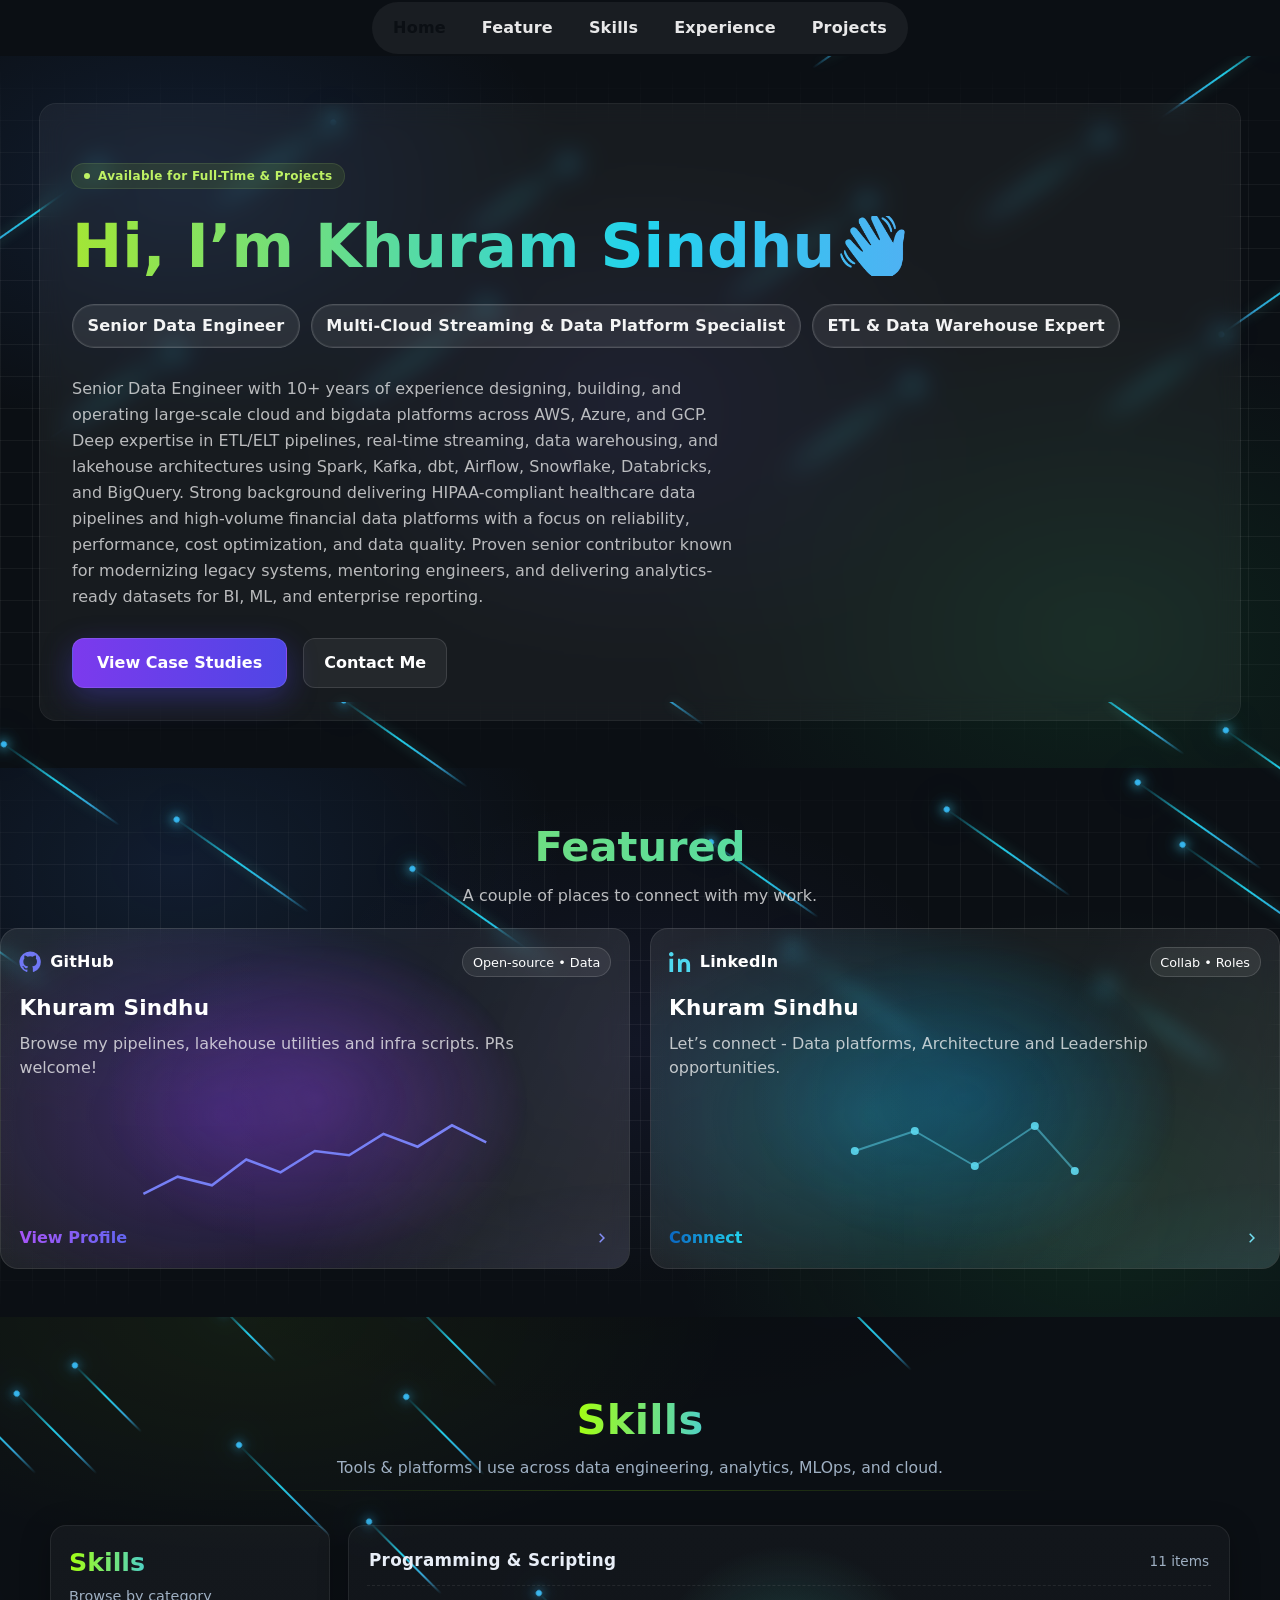
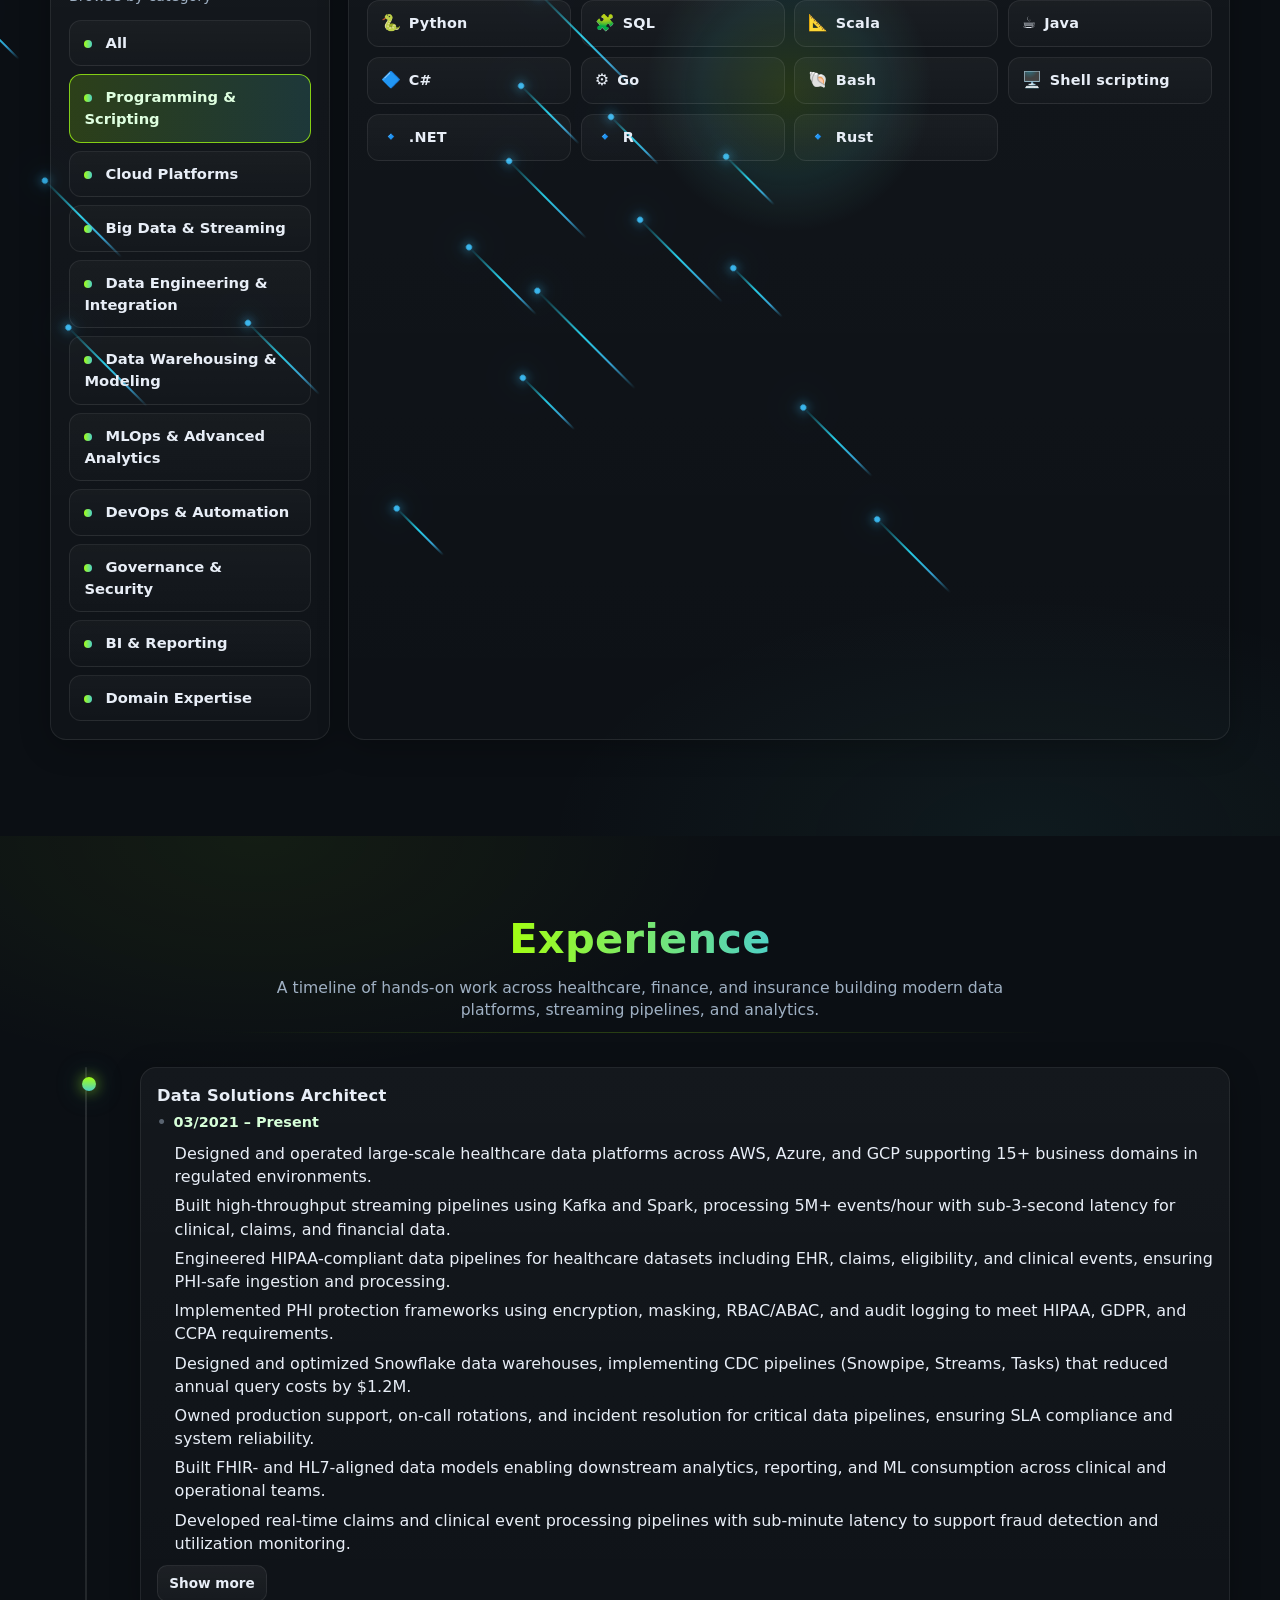
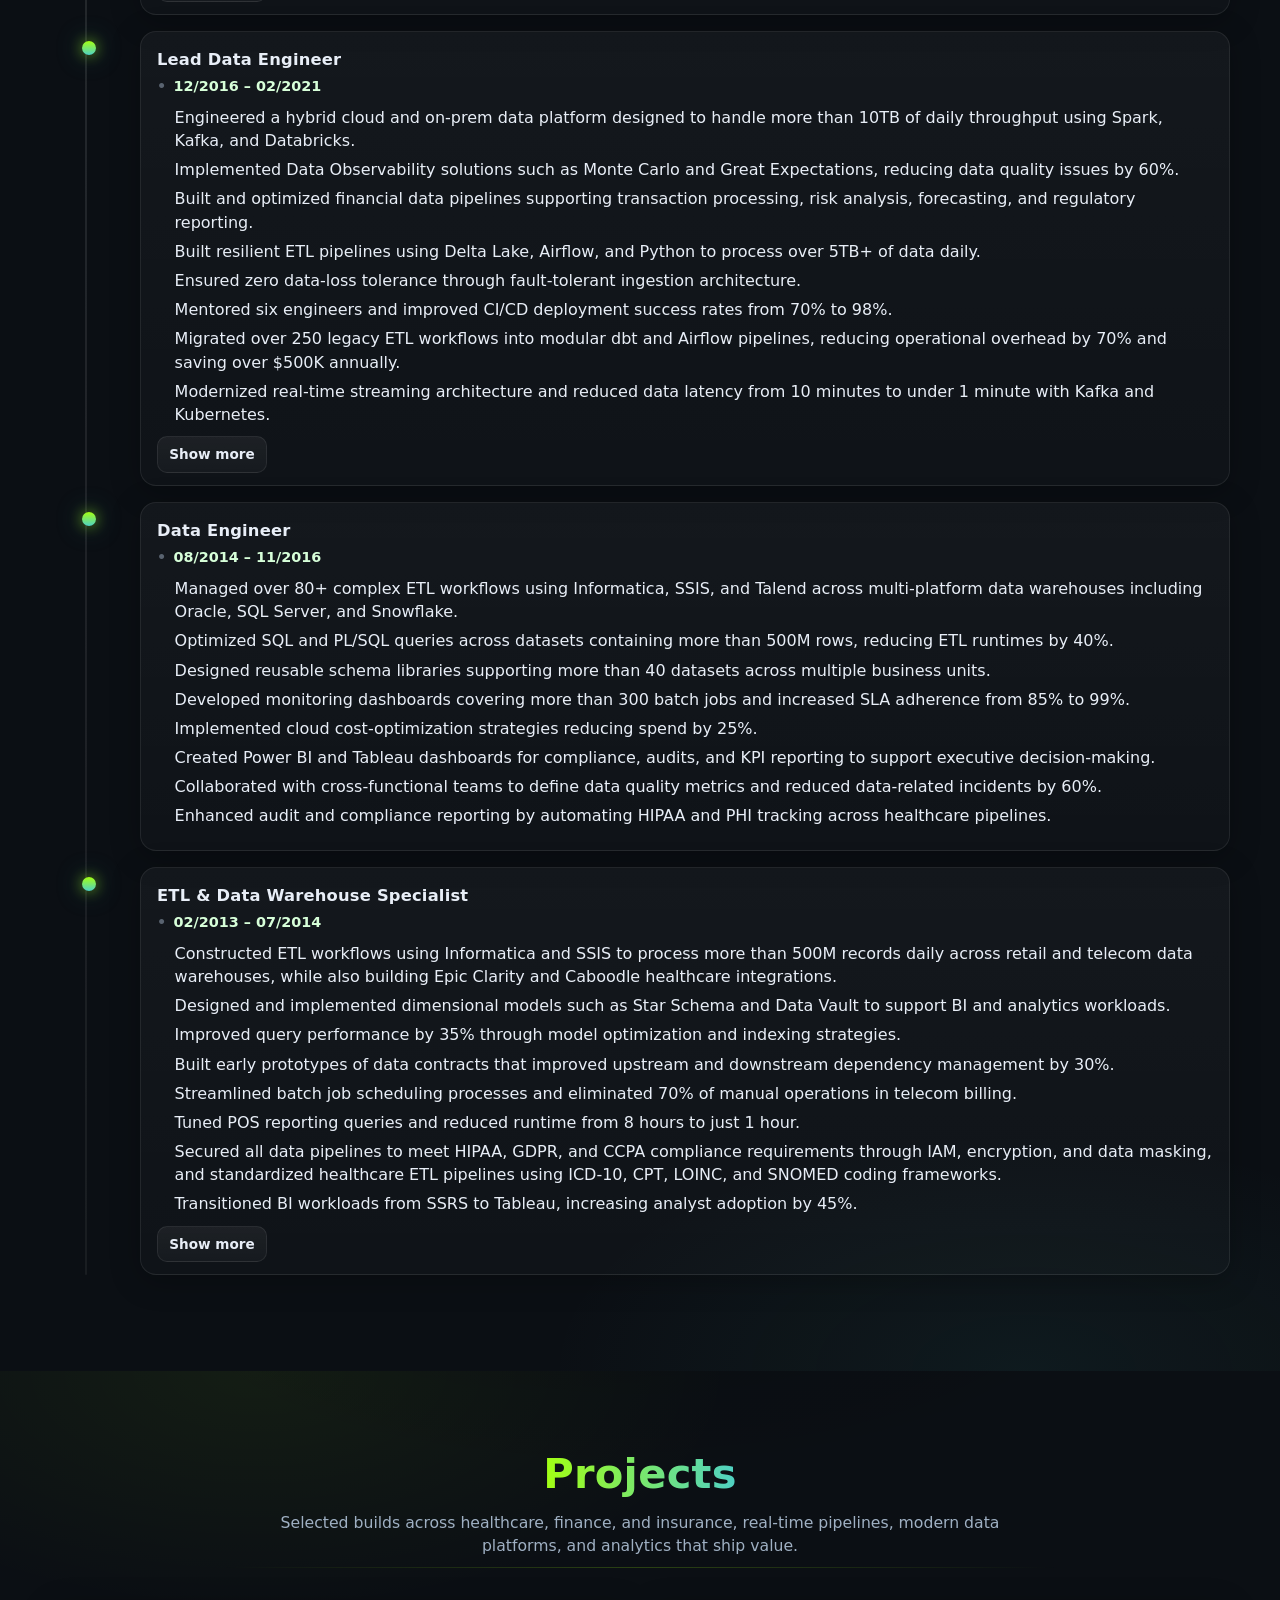
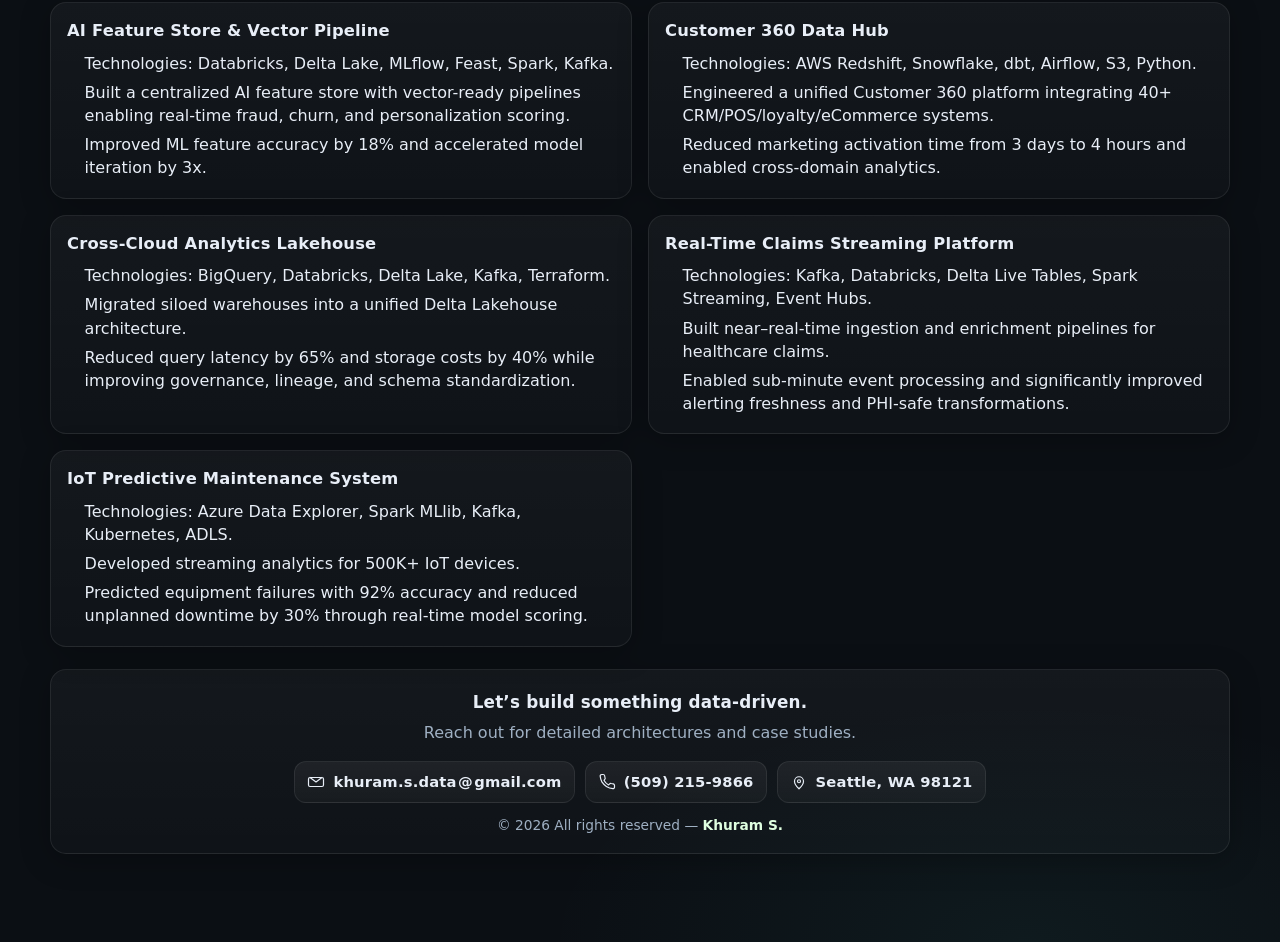
==== commit 778525cb: "Auto-generated commit" ====
--- a/index.html
+++ b/index.html
@@ -1,13 +1,13 @@
 <!DOCTYPE html><html lang="en" data-critters-container><head>
     <meta charset="utf-8">
     <title>Khuram-Sindhu</title>
-    <base href="/portfolio/">
+    <base href="/portfolio./">
     <meta name="viewport" content="width=device-width, initial-scale=1">
     <link rel="icon" type="image/x-icon" href="LOGO.jpg">
   <style>*,:before,:after{--tw-border-spacing-x: 0;--tw-border-spacing-y: 0;--tw-translate-x: 0;--tw-translate-y: 0;--tw-rotate: 0;--tw-skew-x: 0;--tw-skew-y: 0;--tw-scale-x: 1;--tw-scale-y: 1;--tw-pan-x: ;--tw-pan-y: ;--tw-pinch-zoom: ;--tw-scroll-snap-strictness: proximity;--tw-gradient-from-position: ;--tw-gradient-via-position: ;--tw-gradient-to-position: ;--tw-ordinal: ;--tw-slashed-zero: ;--tw-numeric-figure: ;--tw-numeric-spacing: ;--tw-numeric-fraction: ;--tw-ring-inset: ;--tw-ring-offset-width: 0px;--tw-ring-offset-color: #fff;--tw-ring-color: rgb(59 130 246 / .5);--tw-ring-offset-shadow: 0 0 #0000;--tw-ring-shadow: 0 0 #0000;--tw-shadow: 0 0 #0000;--tw-shadow-colored: 0 0 #0000;--tw-blur: ;--tw-brightness: ;--tw-contrast: ;--tw-grayscale: ;--tw-hue-rotate: ;--tw-invert: ;--tw-saturate: ;--tw-sepia: ;--tw-drop-shadow: ;--tw-backdrop-blur: ;--tw-backdrop-brightness: ;--tw-backdrop-contrast: ;--tw-backdrop-grayscale: ;--tw-backdrop-hue-rotate: ;--tw-backdrop-invert: ;--tw-backdrop-opacity: ;--tw-backdrop-saturate: ;--tw-backdrop-sepia: ;--tw-contain-size: ;--tw-contain-layout: ;--tw-contain-paint: ;--tw-contain-style: }*,:before,:after{box-sizing:border-box;border-width:0;border-style:solid;border-color:#e5e7eb}:before,:after{--tw-content: ""}html{line-height:1.5;-webkit-text-size-adjust:100%;-moz-tab-size:4;tab-size:4;font-family:ui-sans-serif,system-ui,sans-serif,"Apple Color Emoji","Segoe UI Emoji",Segoe UI Symbol,"Noto Color Emoji";font-feature-settings:normal;font-variation-settings:normal;-webkit-tap-highlight-color:transparent}body{margin:0;line-height:inherit}h1,h2,h3{font-size:inherit;font-weight:inherit}a{color:inherit;text-decoration:inherit}button{font-family:inherit;font-feature-settings:inherit;font-variation-settings:inherit;font-size:100%;font-weight:inherit;line-height:inherit;letter-spacing:inherit;color:inherit;margin:0;padding:0}button{text-transform:none}button{-webkit-appearance:button;background-color:transparent;background-image:none}h1,h2,h3,p{margin:0}ul{list-style:none;margin:0;padding:0}button{cursor:pointer}svg{display:block;vertical-align:middle}.container{width:100%}@media (min-width: 640px){.container{max-width:640px}}@media (min-width: 768px){.container{max-width:768px}}@media (min-width: 1024px){.container{max-width:1024px}}@media (min-width: 1280px){.container{max-width:1280px}}@media (min-width: 1536px){.container{max-width:1536px}}.pointer-events-none{pointer-events:none}.absolute{position:absolute}.relative{position:relative}.sticky{position:sticky}.inset-0{inset:0}.top-0{top:0}.z-50{z-index:50}.mx-auto{margin-left:auto;margin-right:auto}.block{display:block}.flex{display:flex}.inline-flex{display:inline-flex}.h-1\.5{height:.375rem}.h-14{height:3.5rem}.min-h-\[40vh\]{min-height:40vh}.w-1\.5{width:.375rem}.max-w-2xl{max-width:42rem}.max-w-7xl{max-width:80rem}@keyframes pulse{50%{opacity:.5}}.animate-pulse{animation:pulse 2s cubic-bezier(.4,0,.6,1) infinite}.flex-wrap{flex-wrap:wrap}.items-center{align-items:center}.justify-center{justify-content:center}.gap-2{gap:.5rem}.gap-4{gap:1rem}.space-y-6>:not([hidden])~:not([hidden]){--tw-space-y-reverse: 0;margin-top:calc(1.5rem * calc(1 - var(--tw-space-y-reverse)));margin-bottom:calc(1.5rem * var(--tw-space-y-reverse))}.overflow-hidden{overflow:hidden}.text-balance{text-wrap:balance}.rounded-2xl{border-radius:1rem}.rounded-full{border-radius:9999px}.bg-\[\#0b0f14\]{--tw-bg-opacity: 1;background-color:rgb(11 15 20 / var(--tw-bg-opacity, 1))}.bg-lime-300{--tw-bg-opacity: 1;background-color:rgb(190 242 100 / var(--tw-bg-opacity, 1))}.bg-lime-400\/10{background-color:#a3e6351a}.bg-white\/5{background-color:#ffffff0d}.bg-\[radial-gradient\(360px_260px_at_var\(--mx\,50\%\)_var\(--my\,50\%\)\,rgba\(163\,230\,53\,0\.12\)\,transparent_60\%\)\]{background-image:radial-gradient(360px 260px at var(--mx,50%) var(--my,50%),rgba(163,230,53,.12),transparent 60%)}.bg-gradient-to-r{background-image:linear-gradient(to right,var(--tw-gradient-stops))}.from-lime-400{--tw-gradient-from: #a3e635 var(--tw-gradient-from-position);--tw-gradient-to: rgb(163 230 53 / 0) var(--tw-gradient-to-position);--tw-gradient-stops: var(--tw-gradient-from), var(--tw-gradient-to)}.via-cyan-400{--tw-gradient-to: rgb(34 211 238 / 0) var(--tw-gradient-to-position);--tw-gradient-stops: var(--tw-gradient-from), #22d3ee var(--tw-gradient-via-position), var(--tw-gradient-to)}.to-indigo-400{--tw-gradient-to: #818cf8 var(--tw-gradient-to-position)}.bg-clip-text{background-clip:text}.p-6{padding:1.5rem}.px-3{padding-left:.75rem;padding-right:.75rem}.px-4{padding-left:1rem;padding-right:1rem}.px-6{padding-left:1.5rem;padding-right:1.5rem}.py-1{padding-top:.25rem;padding-bottom:.25rem}.py-10{padding-top:2.5rem;padding-bottom:2.5rem}.text-4xl{font-size:2.25rem;line-height:2.5rem}.text-xs{font-size:.75rem;line-height:1rem}.font-extrabold{font-weight:800}.font-semibold{font-weight:600}.leading-relaxed{line-height:1.625}.leading-tight{line-height:1.25}.tracking-wide{letter-spacing:.025em}.text-lime-300{--tw-text-opacity: 1;color:rgb(190 242 100 / var(--tw-text-opacity, 1))}.text-transparent{color:transparent}.text-white{--tw-text-opacity: 1;color:rgb(255 255 255 / var(--tw-text-opacity, 1))}.text-white\/70{color:#ffffffb3}.opacity-0{opacity:0}.ring-1{--tw-ring-offset-shadow: var(--tw-ring-inset) 0 0 0 var(--tw-ring-offset-width) var(--tw-ring-offset-color);--tw-ring-shadow: var(--tw-ring-inset) 0 0 0 calc(1px + var(--tw-ring-offset-width)) var(--tw-ring-color);box-shadow:var(--tw-ring-offset-shadow),var(--tw-ring-shadow),var(--tw-shadow, 0 0 #0000)}.ring-lime-300\/20{--tw-ring-color: rgb(190 242 100 / .2)}.ring-white\/10{--tw-ring-color: rgb(255 255 255 / .1)}.backdrop-blur-md{--tw-backdrop-blur: blur(12px);-webkit-backdrop-filter:var(--tw-backdrop-blur) var(--tw-backdrop-brightness) var(--tw-backdrop-contrast) var(--tw-backdrop-grayscale) var(--tw-backdrop-hue-rotate) var(--tw-backdrop-invert) var(--tw-backdrop-opacity) var(--tw-backdrop-saturate) var(--tw-backdrop-sepia);backdrop-filter:var(--tw-backdrop-blur) var(--tw-backdrop-brightness) var(--tw-backdrop-contrast) var(--tw-backdrop-grayscale) var(--tw-backdrop-hue-rotate) var(--tw-backdrop-invert) var(--tw-backdrop-opacity) var(--tw-backdrop-saturate) var(--tw-backdrop-sepia)}.transition{transition-property:color,background-color,border-color,text-decoration-color,fill,stroke,opacity,box-shadow,transform,filter,backdrop-filter;transition-timing-function:cubic-bezier(.4,0,.2,1);transition-duration:.15s}@media (min-width: 640px){.sm\:text-5xl{font-size:3rem;line-height:1}}@media (min-width: 1024px){.lg\:space-y-7>:not([hidden])~:not([hidden]){--tw-space-y-reverse: 0;margin-top:calc(1.75rem * calc(1 - var(--tw-space-y-reverse)));margin-bottom:calc(1.75rem * var(--tw-space-y-reverse))}.lg\:p-8{padding:2rem}.lg\:px-10{padding-left:2.5rem;padding-right:2.5rem}.lg\:px-8{padding-left:2rem;padding-right:2rem}.lg\:py-12{padding-top:3rem;padding-bottom:3rem}.lg\:text-6xl{font-size:3.75rem;line-height:1}.group:hover .lg\:group-hover\:opacity-100{opacity:1}}
 </style><link rel="stylesheet" href="styles-3VWMATNB.css" media="print" onload="this.media='all'"><noscript><link rel="stylesheet" href="styles-3VWMATNB.css"></noscript><style ng-app-id="ng">.site-nav[_ngcontent-ng-c3123382229]{position:sticky;top:0;background:rgb(11 15 20 / var(--tw-bg-opacity, 1))}.progress-track[_ngcontent-ng-c3123382229]{position:absolute;left:0;right:0;top:0;height:2px}.progress-bar[_ngcontent-ng-c3123382229]{height:100%;background-image:linear-gradient(90deg,#a3e635,#22d3ee);box-shadow:0 0 12px #22d3ee73;transition:width .12s ease}.container[_ngcontent-ng-c3123382229]{max-width:1200px}.nav-list-wrap[_ngcontent-ng-c3123382229]{position:relative;display:inline-flex}.nav-list[_ngcontent-ng-c3123382229]{display:flex;align-items:center;gap:.35rem;padding:.35rem;border-radius:9999px;background:#ffffff0f;margin:0}.nav-list[_ngcontent-ng-c3123382229] > li[_ngcontent-ng-c3123382229]{list-style:none}.nav-pill[_ngcontent-ng-c3123382229]{padding:.55rem .95rem;border-radius:9999px;font-weight:700;letter-spacing:.2px;color:#ffffffe6;background:transparent;transition:transform .18s ease,background .18s ease,color .18s ease}.nav-pill[_ngcontent-ng-c3123382229]:hover{transform:translateY(-1px);background:#ffffff1a}.nav-pill.is-active[_ngcontent-ng-c3123382229]{color:#0b0f14}.nav-indicator[_ngcontent-ng-c3123382229]{position:absolute;left:0;bottom:.35rem;height:calc(100% - .7rem);border-radius:9999px;z-index:0;opacity:0;width:0;background:linear-gradient(90deg,#a3e635,#22d3ee);box-shadow:0 8px 24px #22d3ee59;transition:transform .28s cubic-bezier(.2,.8,.2,1),width .28s cubic-bezier(.2,.8,.2,1),opacity .2s ease}.nav-list[_ngcontent-ng-c3123382229] > li[_ngcontent-ng-c3123382229]{position:relative;z-index:1}@media (max-width: 768px){.nav-list[_ngcontent-ng-c3123382229]{overflow-x:auto;-webkit-overflow-scrolling:touch}.nav-list[_ngcontent-ng-c3123382229]::-webkit-scrollbar{display:none}}[_nghost-ng-c3123382229]{display:block}.left-spotlight[_ngcontent-ng-c3123382229]{--mx: 50%;--my: 50%}.bg-gradient-pan[_ngcontent-ng-c3123382229]{position:absolute;inset:0;background:radial-gradient(640px 420px at 14% 18%,rgba(59,130,246,.12),transparent 60%),radial-gradient(720px 520px at 86% 82%,rgba(34,197,94,.11),transparent 60%),radial-gradient(520px 380px at 50% 50%,rgba(99,102,241,.08),transparent 65%);animation:_ngcontent-ng-c3123382229_gradient-pan 28s ease-in-out infinite alternate}@keyframes _ngcontent-ng-c3123382229_gradient-pan{0%{transform:translate(-5%,-3%) scale(1)}50%{transform:translate(6%,4%) scale(1.03)}to{transform:translate(-2%,5%) scale(1.01)}}.bg-grid-anim[_ngcontent-ng-c3123382229]{position:absolute;inset:0;background-image:linear-gradient(rgba(255,255,255,.05) 1px,transparent 1px),linear-gradient(90deg,rgba(255,255,255,.05) 1px,transparent 1px);background-size:32px 32px,32px 32px;background-position:0 0,0 0;mask-image:linear-gradient(to bottom,transparent,black 20%,black 80%,transparent);animation:_ngcontent-ng-c3123382229_grid-pan 40s linear infinite}@keyframes _ngcontent-ng-c3123382229_grid-pan{0%{background-position:0 0,0 0}to{background-position:256px 160px,256px 160px}}.meteors[_ngcontent-ng-c3123382229]{position:absolute;inset:-12%;overflow:hidden;filter:drop-shadow(0 0 6px rgba(94,234,212,.45))}.meteors[_ngcontent-ng-c3123382229]   li[_ngcontent-ng-c3123382229]{position:absolute;list-style:none;top:var(--top);left:var(--left);width:var(--len, 160px);height:2px;border-radius:9999px;transform:rotate(-35deg) translateZ(0);background:linear-gradient(90deg,#0000,#38bdf8d9 25%,#22d3ee 55%,#0000);animation:_ngcontent-ng-c3123382229_meteor var(--dur, 7s) var(--delay, 0s) linear infinite;opacity:.95}.meteors[_ngcontent-ng-c3123382229]   li[_ngcontent-ng-c3123382229]:before{content:"";position:absolute;right:-4px;top:-2px;width:6px;height:6px;border-radius:9999px;background:#38bdf8;box-shadow:0 0 10px #38bdf8e6,0 0 20px #22d3eeb3,0 0 36px #22d3ee8c}@keyframes _ngcontent-ng-c3123382229_meteor{0%{transform:translateZ(0) rotate(-35deg);opacity:0}8%{opacity:1}92%{opacity:1}to{transform:translate3d(120vmax,120vmax,0) rotate(-35deg);opacity:0}}.btn-primary[_ngcontent-ng-c3123382229]{position:relative;display:inline-flex;align-items:center;justify-content:center;padding:12px 24px;border-radius:12px;font-weight:600;background-image:linear-gradient(90deg,#7c3aed,#4f46e5);color:#fff;box-shadow:0 10px 30px #4f46e559;border:1px solid rgba(255,255,255,.1);transition:transform .2s ease,box-shadow .2s ease,background-position .2s ease;overflow:hidden}.btn-primary[_ngcontent-ng-c3123382229]:hover{transform:translateY(-1px);box-shadow:0 14px 36px #4f46e573}.btn-primary[_ngcontent-ng-c3123382229]:after{content:"";position:absolute;inset:0;background:linear-gradient(110deg,transparent,rgba(255,255,255,.28),transparent);background-size:200% 100%;opacity:0;transition:opacity .3s ease}.btn-primary[_ngcontent-ng-c3123382229]:hover:after{opacity:.7;animation:_ngcontent-ng-c3123382229_sheen 1.2s linear infinite}.btn-ghost[_ngcontent-ng-c3123382229]{display:inline-flex;align-items:center;justify-content:center;padding:12px 20px;border-radius:12px;font-weight:600;background:#ffffff0f;color:#fff;border:1px solid rgba(255,255,255,.12);transition:background .2s ease,transform .2s ease}.btn-ghost[_ngcontent-ng-c3123382229]:hover{background:#ffffff1f;transform:translateY(-1px)}@keyframes _ngcontent-ng-c3123382229_sheen{to{background-position-x:150%}}.roles[_ngcontent-ng-c3123382229]{display:flex;flex-wrap:wrap;gap:.6rem .7rem;margin:.2rem 0 0;padding:0;list-style:none}.roles[_ngcontent-ng-c3123382229]   li[_ngcontent-ng-c3123382229]{padding:.55rem .9rem;border-radius:9999px;background:#ffffff14;color:#fffffff2;border:1px solid rgba(255,255,255,.16);box-shadow:inset 0 0 0 1px #ffffff0f;font-weight:700;letter-spacing:.15px;font-size:clamp(.9rem,.85rem + .2vw,1.05rem)}.contact-popover[_ngcontent-ng-c3123382229]{position:absolute;left:0;top:100%;margin-top:.5rem;z-index:50;background:#111827eb;border:1px solid rgba(255,255,255,.12);border-radius:12px;padding:.6rem;min-width:260px;box-shadow:0 20px 60px #00000059}.contact-item[_ngcontent-ng-c3123382229]{display:block;color:#fff;text-decoration:none;padding:.5rem .6rem;border-radius:10px;font-weight:600}.contact-item[_ngcontent-ng-c3123382229]:hover{background:#ffffff14}@media (prefers-reduced-motion: reduce){.bg-gradient-pan[_ngcontent-ng-c3123382229], .bg-grid-anim[_ngcontent-ng-c3123382229], .meteors[_ngcontent-ng-c3123382229]   li[_ngcontent-ng-c3123382229]{animation:none!important}}</style><style ng-app-id="ng">[_nghost-ng-c45579561]{display:block}.left-spotlight[_ngcontent-ng-c45579561]{--mx: 50%;--my: 50%}.bg-gradient-pan[_ngcontent-ng-c45579561]{position:absolute;inset:0;background:radial-gradient(640px 420px at 14% 18%,rgba(59,130,246,.12),transparent 60%),radial-gradient(720px 520px at 86% 82%,rgba(34,197,94,.11),transparent 60%),radial-gradient(520px 380px at 50% 50%,rgba(99,102,241,.08),transparent 65%);animation:_ngcontent-ng-c45579561_gradient-pan 28s ease-in-out infinite alternate}@keyframes _ngcontent-ng-c45579561_gradient-pan{0%{transform:translate(-5%,-3%) scale(1)}50%{transform:translate(6%,4%) scale(1.03)}to{transform:translate(-2%,5%) scale(1.01)}}.bg-grid-anim[_ngcontent-ng-c45579561]{position:absolute;inset:0;background-image:linear-gradient(rgba(255,255,255,.05) 1px,transparent 1px),linear-gradient(90deg,rgba(255,255,255,.05) 1px,transparent 1px);background-size:32px 32px,32px 32px;background-position:0 0,0 0;mask-image:linear-gradient(to bottom,transparent,black 20%,black 80%,transparent);animation:_ngcontent-ng-c45579561_grid-pan 40s linear infinite}@keyframes _ngcontent-ng-c45579561_grid-pan{0%{background-position:0 0,0 0}to{background-position:256px 160px,256px 160px}}.meteors[_ngcontent-ng-c45579561]{position:absolute;inset:-12%;overflow:hidden;filter:drop-shadow(0 0 6px rgba(94,234,212,.45))}.meteors[_ngcontent-ng-c45579561]   li[_ngcontent-ng-c45579561]{position:absolute;list-style:none;top:var(--top);left:var(--left);width:var(--len, 160px);height:2px;border-radius:9999px;transform:rotate(-35deg) translateZ(0);background:linear-gradient(90deg,#0000,#38bdf8d9 25%,#22d3ee 55%,#0000);animation:_ngcontent-ng-c45579561_meteor var(--dur, 7s) var(--delay, 0s) linear infinite;opacity:.95}.meteors[_ngcontent-ng-c45579561]   li[_ngcontent-ng-c45579561]:before{content:"";position:absolute;right:-4px;top:-2px;width:6px;height:6px;border-radius:9999px;background:#38bdf8;box-shadow:0 0 10px #38bdf8e6,0 0 20px #22d3eeb3,0 0 36px #22d3ee8c}@keyframes _ngcontent-ng-c45579561_meteor{0%{transform:translateZ(0) rotate(-35deg);opacity:0}8%{opacity:1}92%{opacity:1}to{transform:translate3d(120vmax,120vmax,0) rotate(-35deg);opacity:0}}.btn-primary[_ngcontent-ng-c45579561]{position:relative;display:inline-flex;align-items:center;justify-content:center;padding:12px 24px;border-radius:12px;font-weight:600;background-image:linear-gradient(90deg,#7c3aed,#4f46e5);color:#fff;box-shadow:0 10px 30px #4f46e559;border:1px solid rgba(255,255,255,.1);transition:transform .2s ease,box-shadow .2s ease,background-position .2s ease;overflow:hidden}.btn-primary[_ngcontent-ng-c45579561]:hover{transform:translateY(-1px);box-shadow:0 14px 36px #4f46e573}.btn-primary[_ngcontent-ng-c45579561]:after{content:"";position:absolute;inset:0;background:linear-gradient(110deg,transparent,rgba(255,255,255,.28),transparent);background-size:200% 100%;opacity:0;transition:opacity .3s ease}.btn-primary[_ngcontent-ng-c45579561]:hover:after{opacity:.7;animation:_ngcontent-ng-c45579561_sheen 1.2s linear infinite}.btn-ghost[_ngcontent-ng-c45579561]{display:inline-flex;align-items:center;justify-content:center;padding:12px 20px;border-radius:12px;font-weight:600;background:#ffffff0f;color:#fff;border:1px solid rgba(255,255,255,.12);transition:background .2s ease,transform .2s ease}.btn-ghost[_ngcontent-ng-c45579561]:hover{background:#ffffff1f;transform:translateY(-1px)}@keyframes _ngcontent-ng-c45579561_sheen{to{background-position-x:150%}}.roles[_ngcontent-ng-c45579561]{display:flex;flex-wrap:wrap;gap:.6rem .7rem;margin:.2rem 0 0;padding:0;list-style:none}.roles[_ngcontent-ng-c45579561]   li[_ngcontent-ng-c45579561]{padding:.55rem .9rem;border-radius:9999px;background:#ffffff14;color:#fffffff2;border:1px solid rgba(255,255,255,.16);box-shadow:inset 0 0 0 1px #ffffff0f;font-weight:700;letter-spacing:.15px;font-size:clamp(.9rem,.85rem + .2vw,1.05rem)}.contact-popover[_ngcontent-ng-c45579561]{position:absolute;left:0;top:100%;margin-top:.5rem;z-index:50;background:#111827eb;-webkit-backdrop-filter:blur(8px);backdrop-filter:blur(8px);border:1px solid rgba(255,255,255,.12);border-radius:12px;padding:.6rem;min-width:260px;box-shadow:0 20px 60px #00000059}.contact-item[_ngcontent-ng-c45579561]{display:block;color:#fff;text-decoration:none;padding:.5rem .6rem;border-radius:10px;font-weight:600}.contact-item[_ngcontent-ng-c45579561]:hover{background:#ffffff14}@media (prefers-reduced-motion: reduce){.bg-gradient-pan[_ngcontent-ng-c45579561], .bg-grid-anim[_ngcontent-ng-c45579561], .meteors[_ngcontent-ng-c45579561]   li[_ngcontent-ng-c45579561]{animation:none!important}}</style><style ng-app-id="ng">.feature-wrap[_ngcontent-ng-c628973783]{position:relative;padding:3rem 0;background:rgb(11 15 20 / var(--tw-bg-opacity, 1))}.feature-bg[_ngcontent-ng-c628973783]{position:absolute;inset:0;pointer-events:none;z-index:0}.feature-head[_ngcontent-ng-c628973783], .feature-grid[_ngcontent-ng-c628973783]{position:relative;z-index:1}.feature-bg[_ngcontent-ng-c628973783]   .bg-gradient-pan[_ngcontent-ng-c628973783]{position:absolute;inset:0;background:radial-gradient(640px 420px at 14% 18%,rgba(59,130,246,.12),transparent 60%),radial-gradient(720px 520px at 86% 82%,rgba(34,197,94,.11),transparent 60%),radial-gradient(520px 380px at 50% 50%,rgba(99,102,241,.08),transparent 65%);animation:_ngcontent-ng-c628973783_feature-gradient-pan 28s ease-in-out infinite alternate}@keyframes _ngcontent-ng-c628973783_feature-gradient-pan{0%{transform:translate(-5%,-3%) scale(1)}50%{transform:translate(6%,4%) scale(1.03)}to{transform:translate(-2%,5%) scale(1.01)}}.feature-bg[_ngcontent-ng-c628973783]   .bg-grid-anim[_ngcontent-ng-c628973783]{position:absolute;inset:0;background-image:linear-gradient(rgba(255,255,255,.05) 1px,transparent 1px),linear-gradient(90deg,rgba(255,255,255,.05) 1px,transparent 1px);background-size:32px 32px,32px 32px;-webkit-mask-image:linear-gradient(to bottom,transparent,#000 20%,#000 80%,transparent);mask-image:linear-gradient(to bottom,transparent,#000 20%,#000 80%,transparent);animation:_ngcontent-ng-c628973783_feature-grid-pan 40s linear infinite}@keyframes _ngcontent-ng-c628973783_feature-grid-pan{0%{background-position:0 0,0 0}to{background-position:256px 160px,256px 160px}}.feature-bg[_ngcontent-ng-c628973783]   .meteors[_ngcontent-ng-c628973783]{position:absolute;inset:-12%;overflow:hidden;filter:drop-shadow(0 0 6px rgba(94,234,212,.45))}.feature-bg[_ngcontent-ng-c628973783]   .meteors[_ngcontent-ng-c628973783]{--speed: 0}.feature-bg[_ngcontent-ng-c628973783]   .meteors[_ngcontent-ng-c628973783]   li[_ngcontent-ng-c628973783]{position:absolute;list-style:none;top:var(--top);right:var(--right);width:var(--len, 160px);height:2px;border-radius:9999px;transform:rotate(35deg) translateZ(0);background:linear-gradient(270deg,#0000,#38bdf8d9 25%,#22d3ee 55%,#0000);animation:_ngcontent-ng-c628973783_feature-meteor var(--dur, 12s) var(--delay, 0s) linear infinite;opacity:.95}.feature-bg[_ngcontent-ng-c628973783]   .meteors[_ngcontent-ng-c628973783]   li[_ngcontent-ng-c628973783]:before{content:"";position:absolute;left:-4px;top:-2px;width:6px;height:6px;border-radius:9999px;background:#38bdf8;box-shadow:0 0 10px #38bdf8e6,0 0 20px #22d3eeb3,0 0 36px #22d3ee8c}@keyframes _ngcontent-ng-c628973783_feature-meteor{0%{transform:translateZ(0) rotate(35deg);opacity:0}8%{opacity:1}92%{opacity:1}to{transform:translate3d(-80vmax,80vmax,0) rotate(35deg);opacity:0}}.feature-bg[_ngcontent-ng-c628973783]   .meteors[_ngcontent-ng-c628973783]   li[_ngcontent-ng-c628973783]:nth-child(1){--top:-6%;--right: 5%;--len:160px;--dur:6.5s;--delay:0s}.feature-bg[_ngcontent-ng-c628973783]   .meteors[_ngcontent-ng-c628973783]   li[_ngcontent-ng-c628973783]:nth-child(2){--top: 2%;--right:15%;--len:130px;--dur:7.2s;--delay:1s}.feature-bg[_ngcontent-ng-c628973783]   .meteors[_ngcontent-ng-c628973783]   li[_ngcontent-ng-c628973783]:nth-child(3){--top:-8%;--right:28%;--len:180px;--dur:6.8s;--delay:2.2s}.feature-bg[_ngcontent-ng-c628973783]   .meteors[_ngcontent-ng-c628973783]   li[_ngcontent-ng-c628973783]:nth-child(4){--top:10%;--right: 5%;--len:140px;--dur:7.8s;--delay:.8s}.feature-bg[_ngcontent-ng-c628973783]   .meteors[_ngcontent-ng-c628973783]   li[_ngcontent-ng-c628973783]:nth-child(5){--top:-4%;--right:45%;--len:170px;--dur:6.2s;--delay:1.6s}.feature-bg[_ngcontent-ng-c628973783]   .meteors[_ngcontent-ng-c628973783]   li[_ngcontent-ng-c628973783]:nth-child(6){--top: 6%;--right:60%;--len:150px;--dur:7.4s;--delay:.3s}.feature-bg[_ngcontent-ng-c628973783]   .meteors[_ngcontent-ng-c628973783]   li[_ngcontent-ng-c628973783]:nth-child(7){--top:-9%;--right:72%;--len:190px;--dur:6.6s;--delay:2.7s}.feature-bg[_ngcontent-ng-c628973783]   .meteors[_ngcontent-ng-c628973783]   li[_ngcontent-ng-c628973783]:nth-child(8){--top:12%;--right:82%;--len:140px;--dur:7.6s;--delay:1.1s}.feature-bg[_ngcontent-ng-c628973783]   .meteors[_ngcontent-ng-c628973783]   li[_ngcontent-ng-c628973783]:nth-child(9){--top:-7%;--right:90%;--len:160px;--dur:6.9s;--delay:3.2s}.feature-bg[_ngcontent-ng-c628973783]   .meteors[_ngcontent-ng-c628973783]   li[_ngcontent-ng-c628973783]:nth-child(10){--top:18%;--right:10%;--len:150px;--dur:7.9s;--delay:2s}.feature-bg[_ngcontent-ng-c628973783]   .meteors[_ngcontent-ng-c628973783]   li[_ngcontent-ng-c628973783]:nth-child(11){--top:28%;--right: 6%;--len:170px;--dur:7.1s;--delay:.7s}.feature-bg[_ngcontent-ng-c628973783]   .meteors[_ngcontent-ng-c628973783]   li[_ngcontent-ng-c628973783]:nth-child(12){--top:22%;--right:22%;--len:150px;--dur:8s;--delay:2.1s}.feature-bg[_ngcontent-ng-c628973783]   .meteors[_ngcontent-ng-c628973783]   li[_ngcontent-ng-c628973783]:nth-child(13){--top:26%;--right:38%;--len:130px;--dur:7.2s;--delay:1.2s}.feature-bg[_ngcontent-ng-c628973783]   .meteors[_ngcontent-ng-c628973783]   li[_ngcontent-ng-c628973783]:nth-child(14){--top:32%;--right:54%;--len:180px;--dur:6.6s;--delay:2.8s}.feature-bg[_ngcontent-ng-c628973783]   .meteors[_ngcontent-ng-c628973783]   li[_ngcontent-ng-c628973783]:nth-child(15){--top:24%;--right:70%;--len:160px;--dur:7.4s;--delay:1.6s}.feature-bg[_ngcontent-ng-c628973783]   .meteors[_ngcontent-ng-c628973783]   li[_ngcontent-ng-c628973783]:nth-child(16){--top:36%;--right:86%;--len:150px;--dur:7.7s;--delay:.9s}.feature-bg[_ngcontent-ng-c628973783]   .meteors[_ngcontent-ng-c628973783]   li[_ngcontent-ng-c628973783]:nth-child(17){--top:48%;--right:12%;--len:150px;--dur:7.6s;--delay:1.3s}.feature-bg[_ngcontent-ng-c628973783]   .meteors[_ngcontent-ng-c628973783]   li[_ngcontent-ng-c628973783]:nth-child(18){--top:44%;--right:30%;--len:180px;--dur:6.9s;--delay:2.4s}@media (prefers-reduced-motion: reduce){.feature-bg[_ngcontent-ng-c628973783]   .bg-gradient-pan[_ngcontent-ng-c628973783], .feature-bg[_ngcontent-ng-c628973783]   .bg-grid-anim[_ngcontent-ng-c628973783], .feature-bg[_ngcontent-ng-c628973783]   .meteors[_ngcontent-ng-c628973783]   li[_ngcontent-ng-c628973783]{animation:none!important}}.feature-wrap[_ngcontent-ng-c628973783]{padding:3rem 0;background:rgb(11 15 20 / var(--tw-bg-opacity, 1))}.feature-head[_ngcontent-ng-c628973783]{text-align:center;margin-bottom:1.25rem}.feature-head[_ngcontent-ng-c628973783]   h2[_ngcontent-ng-c628973783]{margin:0;font-weight:900;font-size:clamp(1.8rem,1.2rem + 2.4vw,2.6rem);background-image:linear-gradient(90deg,#a3e635,#22d3ee);-webkit-background-clip:text;background-clip:text;color:transparent}.feature-head[_ngcontent-ng-c628973783]   p[_ngcontent-ng-c628973783]{margin-top:.35rem;color:#ffffffb8}.feature-grid[_ngcontent-ng-c628973783]{display:grid;gap:1rem;grid-template-columns:1fr}@media (min-width: 900px){.feature-grid[_ngcontent-ng-c628973783]{grid-template-columns:1fr 1fr;gap:1.2rem}}.card[_ngcontent-ng-c628973783]{--a1:#7c3aed;--a2:#4f46e5;--glow: rgba(124,58,237,.28);position:relative;display:flex;flex-direction:column;gap:.9rem;padding:1.15rem;border-radius:18px;color:#fff;text-decoration:none;background:#ffffff0e;border:1px solid rgba(255,255,255,.12);-webkit-backdrop-filter:blur(10px);backdrop-filter:blur(10px);overflow:hidden;transform-style:preserve-3d;isolation:isolate;transition:box-shadow .25s ease,transform .25s ease}.card[_ngcontent-ng-c628973783]:hover{box-shadow:0 18px 60px #00000059}.accent-gh[_ngcontent-ng-c628973783]{--a1:#a855f7;--a2:#6366f1;--glow: rgba(124,58,237,.35)}.accent-li[_ngcontent-ng-c628973783]{--a1:#0A66C2;--a2:#22d3ee;--glow: rgba(34,211,238,.25)}.card[_ngcontent-ng-c628973783]:before{content:"";position:absolute;inset:0;pointer-events:none;z-index:-1;background:radial-gradient(520px 360px at 35% 55%,var(--glow) 0%,transparent 60%),linear-gradient(90deg,rgba(255,255,255,.04) 0%,transparent 42%);opacity:.95}.card[_ngcontent-ng-c628973783]:after{content:"";position:absolute;inset:0;pointer-events:none;background:linear-gradient(115deg,transparent 55%,rgba(255,255,255,.05) 72%,rgba(255,255,255,.12) 100%);opacity:.6}.ambient-glow[_ngcontent-ng-c628973783]{position:absolute;inset:-22%;z-index:-2;opacity:.85;background:radial-gradient(360px 260px at var(--mx,50%) var(--my,50%),color-mix(in oklab,var(--a1) 28%,transparent) 0%,transparent 60%),radial-gradient(520px 380px at 85% 120%,color-mix(in oklab,var(--a2) 20%,transparent) 0%,transparent 70%);transition:opacity .35s ease,transform .35s ease;-webkit-mask-image:linear-gradient(to bottom,transparent,#000 10%,#000 90%,transparent);mask-image:linear-gradient(to bottom,transparent,#000 10%,#000 90%,transparent)}.shine[_ngcontent-ng-c628973783]{position:absolute;inset:-10% -40%;pointer-events:none;background:linear-gradient(110deg,transparent 0%,rgba(255,255,255,.22) 18%,rgba(255,255,255,.55) 24%,rgba(255,255,255,.22) 30%,transparent 40%);transform:translate(-120%);opacity:0}.card-head[_ngcontent-ng-c628973783]{display:flex;align-items:center;justify-content:space-between;gap:.8rem}.badge[_ngcontent-ng-c628973783]{display:flex;align-items:center;gap:.55rem;font-weight:800;letter-spacing:.2px}.badge[_ngcontent-ng-c628973783]   .ico[_ngcontent-ng-c628973783]{width:22px;height:22px;color:color-mix(in oklab,var(--a2),white 10%)}.chip[_ngcontent-ng-c628973783]{font-size:.8rem;padding:.28rem .6rem;border-radius:9999px;background:#ffffff14;border:1px solid rgba(255,255,255,.14)}.card-body[_ngcontent-ng-c628973783]{display:flex;flex-direction:column;gap:.5rem}.title[_ngcontent-ng-c628973783]{font-weight:900;letter-spacing:.2px;font-size:clamp(1.1rem,.95rem + .8vw,1.35rem)}.desc[_ngcontent-ng-c628973783]{color:#ffffffb8;max-width:52ch}.parallax[_ngcontent-ng-c628973783]{position:relative;height:120px;margin-top:.2rem;color:color-mix(in oklab,var(--a2),white 15%);transform:translateZ(36px)}.graph[_ngcontent-ng-c628973783], .net[_ngcontent-ng-c628973783]{width:100%;height:100%}.card-foot[_ngcontent-ng-c628973783]{display:flex;align-items:center;justify-content:space-between;gap:.6rem}.cta[_ngcontent-ng-c628973783]{font-weight:800;background-image:linear-gradient(90deg,var(--a1),var(--a2));-webkit-background-clip:text;background-clip:text;color:transparent}.arrow[_ngcontent-ng-c628973783]{width:18px;height:18px;color:color-mix(in oklab,var(--a2),white 20%)}@media (prefers-reduced-motion: reduce){.shine[_ngcontent-ng-c628973783]{display:none}}</style><style ng-app-id="ng">[_nghost-ng-c796886937]{--bg: #0b0f14;--panel: rgba(20,24,30,.65);--border: rgba(255,255,255,.08);--text: #e8eef7;--muted: #9fb0c3;--accent: #a3ff12;--accent-2: #4fd1c5;--glow: 0 10px 40px rgba(163,255,18,.14);display:block}.skills-alt-wrap[_ngcontent-ng-c796886937]{position:relative;overflow:hidden;background:radial-gradient(800px 400px at 20% 0%,rgba(163,255,18,.06),transparent 60%),radial-gradient(800px 400px at 80% 100%,rgba(79,209,197,.06),transparent 60%),var(--bg);padding:4rem 1rem 6rem}.container[_ngcontent-ng-c796886937]{max-width:1180px;margin:0 auto;position:relative;z-index:1}.shooting-bg[_ngcontent-ng-c796886937]{position:absolute;inset:0;pointer-events:none;z-index:0;background:radial-gradient(900px 400px at 50% -10%,rgba(0,0,0,.18),transparent 60%)}.meteor-field[_ngcontent-ng-c796886937]{position:absolute;inset:-12%;overflow:hidden;filter:drop-shadow(0 0 6px rgba(94,234,212,.45));--speed: 1}.meteor[_ngcontent-ng-c796886937]{position:absolute;list-style:none;top:var(--top);right:var(--right);width:var(--len, 160px);height:2px;border-radius:9999px;transform:rotate(45deg) translateZ(0);will-change:transform,opacity;background:linear-gradient(270deg,#0000,#38bdf8d9 25%,#22d3ee 55%,#0000);opacity:.95;animation-name:_ngcontent-ng-c796886937_feature-meteor-rtlb;animation-duration:calc(var(--dur, 7s) * var(--speed, 1));animation-delay:var(--delay, 0s);animation-timing-function:linear;animation-iteration-count:infinite}.meteor[_ngcontent-ng-c796886937]:before{content:"";position:absolute;left:-4px;top:-2px;width:6px;height:6px;border-radius:9999px;background:#38bdf8;box-shadow:0 0 10px #38bdf8e6,0 0 20px #22d3eeb3,0 0 36px #22d3ee8c}@keyframes _ngcontent-ng-c796886937_feature-meteor-rtlb{0%{transform:translateZ(0) rotate(45deg);opacity:0}6%{opacity:1}to{transform:translate3d(-60vw,40vh,0) rotate(45deg);opacity:0}}.section-head[_ngcontent-ng-c796886937]{text-align:center;margin:0 auto 18px;padding:8px 12px 16px;max-width:860px}.section-title[_ngcontent-ng-c796886937]{margin:0;font-size:clamp(1.6rem,1rem + 2.2vw,2.6rem);font-weight:900;letter-spacing:.3px;color:var(--text)}.grad[_ngcontent-ng-c796886937]{background:linear-gradient(90deg,var(--accent),var(--accent-2));-webkit-background-clip:text;background-clip:text;color:transparent}.section-sub[_ngcontent-ng-c796886937]{margin:6px auto 10px;color:var(--muted);font-size:.98rem;line-height:1.45;max-width:720px}.section-rule[_ngcontent-ng-c796886937]{height:1px;width:100%;margin:10px auto 0;background:linear-gradient(90deg,#a3ff1200,#a3ff1299,#4fd1c500);opacity:.35}.layout[_ngcontent-ng-c796886937]{display:grid;grid-template-columns:280px 1fr;gap:18px}@media (max-width: 920px){.layout[_ngcontent-ng-c796886937]{grid-template-columns:1fr}}.glass[_ngcontent-ng-c796886937]{background:linear-gradient(180deg,#ffffff0a,#ffffff05);border:1px solid var(--border);border-radius:16px;box-shadow:0 6px 30px #00000040}.sidebar[_ngcontent-ng-c796886937]{padding:18px;position:sticky;top:24px;align-self:start}.title[_ngcontent-ng-c796886937]   h2[_ngcontent-ng-c796886937]{margin:0;font-size:clamp(1.3rem,1.1rem + .6vw,1.6rem);color:var(--text);font-weight:900}.muted[_ngcontent-ng-c796886937]{color:var(--muted);margin:4px 0 12px;font-size:.9rem}.tabs[_ngcontent-ng-c796886937]{display:flex;flex-direction:column;gap:8px}.tab[_ngcontent-ng-c796886937]{text-align:left;background:linear-gradient(180deg,#ffffff08,#ffffff03);border:1px solid var(--border);color:var(--text);font-weight:600;font-size:.92rem;padding:.7rem .9rem;border-radius:12px;transition:all .2s ease}.tab[_ngcontent-ng-c796886937]   .dot[_ngcontent-ng-c796886937]{display:inline-block;width:8px;height:8px;border-radius:999px;background:linear-gradient(90deg,var(--accent),var(--accent-2));margin-right:.5rem;vertical-align:middle}.tab[_ngcontent-ng-c796886937]:hover{border-color:#a3ff1273;box-shadow:var(--glow);transform:translateY(-1px)}.tab.active[_ngcontent-ng-c796886937]{color:#dfffe0;border-color:#a3ff12bf;background:linear-gradient(90deg,#a3ff122e,#4fd1c52e)}.panel[_ngcontent-ng-c796886937]{position:relative;padding:18px;border-radius:16px;border:1px solid var(--border);background:radial-gradient(220px 220px at var(--mx, 50%) var(--my, 20%),rgba(163,255,18,.14),rgba(79,209,197,.1) 40%,transparent 65%),linear-gradient(180deg,#ffffff08,#ffffff03);overflow:hidden}.panel-head[_ngcontent-ng-c796886937]{display:flex;align-items:center;justify-content:space-between;padding:4px 2px 12px;border-bottom:1px dashed var(--border)}.panel-title[_ngcontent-ng-c796886937]{margin:0;color:var(--text);font-size:1.05rem;font-weight:800;letter-spacing:.3px}.count[_ngcontent-ng-c796886937]{color:var(--muted);font-size:.85rem}.chip-grid[_ngcontent-ng-c796886937]{padding-top:14px;display:grid;grid-template-columns:repeat(12,1fr);gap:10px}@media (max-width: 1200px){.chip-grid[_ngcontent-ng-c796886937]{grid-template-columns:repeat(10,1fr)}}@media (max-width: 900px){.chip-grid[_ngcontent-ng-c796886937]{grid-template-columns:repeat(8,1fr)}}@media (max-width: 700px){.chip-grid[_ngcontent-ng-c796886937]{grid-template-columns:repeat(6,1fr)}}@media (max-width: 520px){.chip-grid[_ngcontent-ng-c796886937]{grid-template-columns:repeat(4,1fr)}}.chip[_ngcontent-ng-c796886937]{grid-column:span 4;position:relative;display:inline-flex;align-items:center;gap:.5rem;padding:.65rem .8rem;border-radius:12px;color:var(--text);border:1px solid var(--border);background:linear-gradient(180deg,#ffffff0a,#ffffff05);overflow:hidden;cursor:default;transition:transform .15s ease,box-shadow .15s ease,border-color .15s ease;will-change:transform}@media (min-width: 900px){.chip[_ngcontent-ng-c796886937]{grid-column:span 3}}.chip[_ngcontent-ng-c796886937]:hover{transform:translateY(-2px);border-color:#a3ff128c;box-shadow:var(--glow)}.chip[_ngcontent-ng-c796886937]:active{transform:translateY(0)}.ico[_ngcontent-ng-c796886937]{font-size:1rem}.label[_ngcontent-ng-c796886937]{font-weight:700;font-size:.9rem;letter-spacing:.2px}.shine[_ngcontent-ng-c796886937]{position:absolute;inset:0;background:linear-gradient(110deg,transparent 20%,rgba(255,255,255,.18) 40%,transparent 60%);transform:translate(-100%);animation:_ngcontent-ng-c796886937_gleam 2.8s linear infinite;mix-blend-mode:screen;pointer-events:none}@keyframes _ngcontent-ng-c796886937_gleam{to{transform:translate(100%)}}</style><style ng-app-id="ng">[_nghost-ng-c2983896349]{--bg: #0b0f14;--panel: rgba(20,24,30,.65);--border: rgba(255,255,255,.08);--text: #e8eef7;--muted: #9fb0c3;--accent: #a3ff12;--accent-2: #4fd1c5;--glow: 0 10px 40px rgba(163,255,18,.14);display:block}.xp-wrap[_ngcontent-ng-c2983896349]{position:relative;overflow:hidden;background:radial-gradient(800px 400px at 20% 0%,rgba(163,255,18,.06),transparent 60%),radial-gradient(800px 400px at 80% 100%,rgba(79,209,197,.06),transparent 60%),var(--bg);padding:4rem 1rem 6rem}.container[_ngcontent-ng-c2983896349]{max-width:1180px;margin:0 auto;position:relative;z-index:1}.shooting-bg[_ngcontent-ng-c2983896349]{position:absolute;inset:0;pointer-events:none;z-index:0;background:radial-gradient(900px 400px at 50% -10%,rgba(0,0,0,.18),transparent 60%)}.meteor-field[_ngcontent-ng-c2983896349]{position:absolute;inset:-12%;overflow:hidden;filter:drop-shadow(0 0 6px rgba(94,234,212,.45));--speed: 1.2}.meteor[_ngcontent-ng-c2983896349]{position:absolute;list-style:none;top:var(--top);right:var(--right);width:var(--len, 160px);height:2px;border-radius:9999px;transform:rotate(45deg) translateZ(0);opacity:.95;background:linear-gradient(270deg,#0000,#38bdf8d9 25%,#22d3ee 55%,#0000);animation-name:_ngcontent-ng-c2983896349_xp-meteor;animation-duration:calc(var(--dur, 8s) * var(--speed, 1));animation-delay:var(--delay, 0s);animation-timing-function:linear;animation-iteration-count:infinite}.meteor[_ngcontent-ng-c2983896349]:before{content:"";position:absolute;left:-4px;top:-2px;width:6px;height:6px;border-radius:9999px;background:#38bdf8;box-shadow:0 0 10px #38bdf8e6,0 0 20px #22d3eeb3,0 0 36px #22d3ee8c}@keyframes _ngcontent-ng-c2983896349_xp-meteor{0%{transform:translateZ(0) rotate(45deg);opacity:0}6%{opacity:1}to{transform:translate3d(-60vw,40vh,0) rotate(45deg);opacity:0}}.section-head[_ngcontent-ng-c2983896349]{text-align:center;margin:0 auto 18px;padding:8px 12px 16px;max-width:860px}.section-title[_ngcontent-ng-c2983896349]{margin:0;font-size:clamp(1.6rem,1rem + 2.2vw,2.6rem);font-weight:900;letter-spacing:.3px;color:var(--text)}.grad[_ngcontent-ng-c2983896349]{background:linear-gradient(90deg,var(--accent),var(--accent-2));-webkit-background-clip:text;background-clip:text;color:transparent}.section-sub[_ngcontent-ng-c2983896349]{margin:6px auto 10px;color:var(--muted);font-size:.98rem;line-height:1.45;max-width:760px}.section-rule[_ngcontent-ng-c2983896349]{height:1px;width:100%;margin:10px auto 0;background:linear-gradient(90deg,#a3ff1200,#a3ff1299,#4fd1c500);opacity:.35}.xp-grid[_ngcontent-ng-c2983896349]{display:grid;grid-template-columns:72px minmax(0,1fr);gap:18px}@media (max-width: 720px){.xp-grid[_ngcontent-ng-c2983896349]{grid-template-columns:44px minmax(0,1fr)}}.rail[_ngcontent-ng-c2983896349]{position:relative;grid-column:1}.line[_ngcontent-ng-c2983896349], .progress[_ngcontent-ng-c2983896349]{position:absolute;left:calc(50% - 1px);width:2px;border-radius:2px}.line[_ngcontent-ng-c2983896349]{top:0;bottom:0;background:linear-gradient(180deg,#ffffff1f,#ffffff0f)}.progress[_ngcontent-ng-c2983896349]{top:0;height:0%;background:linear-gradient(180deg,var(--accent),var(--accent-2));box-shadow:0 0 16px #a3ff1259}.items[_ngcontent-ng-c2983896349]{grid-column:2;display:grid;gap:16px;grid-template-columns:minmax(0,1fr);min-width:0}.xp-item[_ngcontent-ng-c2983896349]{position:relative;min-width:0}.xp-wrap[_ngcontent-ng-c2983896349]   article[_ngcontent-ng-c2983896349]{max-width:none}.xp-dot[_ngcontent-ng-c2983896349]{position:absolute;left:-58px;top:10px;width:14px;height:14px;border-radius:999px;background:linear-gradient(180deg,var(--accent),var(--accent-2));box-shadow:0 0 14px #a3ff1299,0 0 28px #4fd1c566}@media (max-width: 720px){.xp-dot[_ngcontent-ng-c2983896349]{left:-38px}}.xp-card[_ngcontent-ng-c2983896349]{width:100%;max-width:100%;min-width:0;background:linear-gradient(180deg,#ffffff0a,#ffffff05);border:1px solid var(--border);border-radius:16px;box-shadow:0 6px 30px #00000040;padding:16px 16px 12px;color:var(--text);transform-style:preserve-3d}.xp-card[_ngcontent-ng-c2983896349], .xp-card[_ngcontent-ng-c2983896349]   *[_ngcontent-ng-c2983896349]{white-space:normal;word-break:normal;overflow-wrap:anywhere}.xp-head[_ngcontent-ng-c2983896349]{display:grid;gap:4px;margin-bottom:8px}.role[_ngcontent-ng-c2983896349]{font-weight:900;letter-spacing:.2px;font-size:1.02rem}.meta[_ngcontent-ng-c2983896349]{color:var(--muted);font-weight:600;font-size:.9rem;display:flex;align-items:center;gap:.45rem}.meta[_ngcontent-ng-c2983896349]   .sep[_ngcontent-ng-c2983896349]{opacity:.5}.company[_ngcontent-ng-c2983896349]{color:#def7ff}.period[_ngcontent-ng-c2983896349]{color:#d7ffd9}.points[_ngcontent-ng-c2983896349]{margin:8px 0 10px;padding-left:1.1rem;display:grid;gap:6px}.points[_ngcontent-ng-c2983896349]   li[_ngcontent-ng-c2983896349]{line-height:1.45}.points[_ngcontent-ng-c2983896349]   li[_ngcontent-ng-c2983896349]::marker{color:#a3ff12d9}.toggle[_ngcontent-ng-c2983896349]{appearance:none;background:linear-gradient(180deg,#ffffff0f,#ffffff08);border:1px solid var(--border);color:var(--text);font-weight:700;font-size:.85rem;padding:.45rem .7rem;border-radius:10px;transition:all .2s ease}.toggle[_ngcontent-ng-c2983896349]:hover{border-color:#a3ff128c;box-shadow:var(--glow);transform:translateY(-1px)}.toggle[_ngcontent-ng-c2983896349]:focus{outline:2px solid var(--accent);outline-offset:2px}</style><style ng-app-id="ng">[_nghost-ng-c2018406726]{--bg: #0b0f14;--panel: rgba(20,24,30,.65);--border: rgba(255,255,255,.08);--text: #e8eef7;--muted: #9fb0c3;--accent: #a3ff12;--accent-2: #4fd1c5;--glow: 0 10px 40px rgba(163,255,18,.14);display:block}.prj-wrap[_ngcontent-ng-c2018406726]{position:relative;overflow:hidden;background:radial-gradient(800px 400px at 20% 0%,rgba(163,255,18,.06),transparent 60%),radial-gradient(800px 400px at 80% 100%,rgba(79,209,197,.06),transparent 60%),var(--bg);padding:4rem 1rem 5.5rem}.container[_ngcontent-ng-c2018406726]{max-width:1180px;margin:0 auto;position:relative;z-index:1}.section-head[_ngcontent-ng-c2018406726]{text-align:center;margin:0 auto 18px;padding:8px 12px 16px;max-width:860px}.section-title[_ngcontent-ng-c2018406726]{margin:0;font-size:clamp(1.6rem,1rem + 2.2vw,2.6rem);font-weight:900;letter-spacing:.3px;color:var(--text)}.grad[_ngcontent-ng-c2018406726]{background:linear-gradient(90deg,var(--accent),var(--accent-2));-webkit-background-clip:text;background-clip:text;color:transparent}.section-sub[_ngcontent-ng-c2018406726]{margin:6px auto 10px;color:var(--muted);font-size:.98rem;line-height:1.45;max-width:760px}.section-rule[_ngcontent-ng-c2018406726]{height:1px;width:100%;margin:10px auto 0;background:linear-gradient(90deg,#a3ff1200,#a3ff1299,#4fd1c500);opacity:.35}.prj-grid[_ngcontent-ng-c2018406726]{display:grid;grid-template-columns:repeat(12,1fr);gap:16px}@media (max-width: 1100px){.prj-grid[_ngcontent-ng-c2018406726]{grid-template-columns:repeat(8,1fr)}}@media (max-width: 760px){.prj-grid[_ngcontent-ng-c2018406726]{grid-template-columns:repeat(4,1fr)}}.prj-card[_ngcontent-ng-c2018406726]{grid-column:span 6;background:linear-gradient(180deg,#ffffff0a,#ffffff05);border:1px solid var(--border);border-radius:16px;box-shadow:0 6px 30px #00000040;padding:16px 16px 14px;color:var(--text);position:relative;overflow:hidden;transform-style:preserve-3d}@media (max-width: 760px){.prj-card[_ngcontent-ng-c2018406726]{grid-column:span 4}}.head[_ngcontent-ng-c2018406726]{margin-bottom:8px}.title[_ngcontent-ng-c2018406726]{margin:0;font-weight:900;font-size:1.02rem;letter-spacing:.2px}.bullets[_ngcontent-ng-c2018406726]{margin:8px 0 4px;padding-left:1.1rem;display:grid;gap:6px}.bullets[_ngcontent-ng-c2018406726]   li[_ngcontent-ng-c2018406726]{line-height:1.45}.bullets[_ngcontent-ng-c2018406726]   li[_ngcontent-ng-c2018406726]::marker{color:#a3ff12d9}.shine[_ngcontent-ng-c2018406726]{position:absolute;inset:0;background:linear-gradient(110deg,transparent 20%,rgba(255,255,255,.16) 40%,transparent 60%);transform:translate(-100%);animation:_ngcontent-ng-c2018406726_prj-gleam 3s linear infinite;pointer-events:none;mix-blend-mode:screen}@keyframes _ngcontent-ng-c2018406726_prj-gleam{to{transform:translate(100%)}}.shooting-bg[_ngcontent-ng-c2018406726]{position:absolute;inset:0;pointer-events:none;z-index:0;background:radial-gradient(900px 400px at 50% -10%,rgba(0,0,0,.18),transparent 60%)}.meteor-field[_ngcontent-ng-c2018406726]{position:absolute;inset:-12%;overflow:hidden;filter:drop-shadow(0 0 6px rgba(94,234,212,.45));--speed: 1.2}.meteor[_ngcontent-ng-c2018406726]{position:absolute;list-style:none;top:var(--top);right:var(--right);width:var(--len, 160px);height:2px;border-radius:9999px;transform:rotate(45deg) translateZ(0);opacity:.95;background:linear-gradient(270deg,#0000,#38bdf8d9 25%,#22d3ee 55%,#0000);animation-name:_ngcontent-ng-c2018406726_prj-meteor;animation-duration:calc(var(--dur, 8s) * var(--speed, 1));animation-delay:var(--delay, 0s);animation-timing-function:linear;animation-iteration-count:infinite}.meteor[_ngcontent-ng-c2018406726]:before{content:"";position:absolute;left:-4px;top:-2px;width:6px;height:6px;border-radius:9999px;background:#38bdf8;box-shadow:0 0 10px #38bdf8e6,0 0 20px #22d3eeb3,0 0 36px #22d3ee8c}@keyframes _ngcontent-ng-c2018406726_prj-meteor{0%{transform:translateZ(0) rotate(45deg);opacity:0}6%{opacity:1}to{transform:translate3d(-60vw,40vh,0) rotate(45deg);opacity:0}}.prj-footer[_ngcontent-ng-c2018406726]{margin-top:22px}.footer-inner[_ngcontent-ng-c2018406726]{text-align:center;background:linear-gradient(180deg,#ffffff0a,#ffffff05);border:1px solid var(--border);border-radius:16px;box-shadow:0 6px 30px #00000040;padding:20px 16px 18px;color:var(--text)}.footer-title[_ngcontent-ng-c2018406726]{margin:0 0 6px;font-weight:900;font-size:1.05rem;letter-spacing:.2px}.footer-sub[_ngcontent-ng-c2018406726]{margin:0 0 16px;color:var(--muted)}.contact-band[_ngcontent-ng-c2018406726]{display:flex;flex-wrap:wrap;gap:10px;justify-content:center;margin-bottom:12px}.pill[_ngcontent-ng-c2018406726]{display:inline-flex;align-items:center;gap:8px;background:linear-gradient(180deg,#ffffff0f,#ffffff08);border:1px solid var(--border);color:var(--text);border-radius:12px;padding:.55rem .75rem;text-decoration:none;transition:transform .15s ease,border-color .15s ease,box-shadow .15s ease}.pill[_ngcontent-ng-c2018406726]:hover{transform:translateY(-1px);border-color:#a3ff128c;box-shadow:var(--glow)}.pill[_ngcontent-ng-c2018406726]   .ico[_ngcontent-ng-c2018406726]{width:18px;height:18px;display:inline-block}.pill[_ngcontent-ng-c2018406726]   .txt[_ngcontent-ng-c2018406726]{font-weight:700;font-size:.92rem;letter-spacing:.2px}.at[_ngcontent-ng-c2018406726]{padding:0 .08rem}.rights[_ngcontent-ng-c2018406726]{margin-top:8px;color:var(--muted);font-size:.86rem}.rights[_ngcontent-ng-c2018406726]   span[_ngcontent-ng-c2018406726]{color:#dfffe0;font-weight:800}.company[_ngcontent-ng-c2018406726]{display:block;font-size:.95rem;font-weight:500;color:var(--muted, #9ca3af);margin-top:.25rem;font-style:italic;opacity:.85;letter-spacing:.2px}.prj-card[_ngcontent-ng-c2018406726]:hover   .company[_ngcontent-ng-c2018406726]{color:var(--accent, #a3ff12);opacity:1;transition:color .25s ease,opacity .25s ease}</style></head>
   <body><!--nghm-->
-    <app-root _nghost-ng-c4070505595 ng-version="18.2.13" ngh="2" ng-server-context="ssg"><app-navbar _ngcontent-ng-c4070505595 _nghost-ng-c3123382229 ngh="0"><nav _ngcontent-ng-c3123382229 class="site-nav sticky top-0 z-50 text-white"><div _ngcontent-ng-c3123382229 class="progress-track"><div _ngcontent-ng-c3123382229 class="progress-bar" style="width: 0%;"></div></div><div _ngcontent-ng-c3123382229 class="container mx-auto px-4 lg:px-8"><div _ngcontent-ng-c3123382229 class="h-14 flex items-center justify-center"><div _ngcontent-ng-c3123382229 class="nav-list-wrap"><ul _ngcontent-ng-c3123382229 class="nav-list"><li _ngcontent-ng-c3123382229><button _ngcontent-ng-c3123382229 type="button" class="nav-pill is-active" data-id="home"> Home </button></li><li _ngcontent-ng-c3123382229><button _ngcontent-ng-c3123382229 type="button" class="nav-pill" data-id="featured"> Feature </button></li><li _ngcontent-ng-c3123382229><button _ngcontent-ng-c3123382229 type="button" class="nav-pill" data-id="skills"> Skills </button></li><li _ngcontent-ng-c3123382229><button _ngcontent-ng-c3123382229 type="button" class="nav-pill" data-id="experience"> Experience </button></li><li _ngcontent-ng-c3123382229><button _ngcontent-ng-c3123382229 type="button" class="nav-pill" data-id="projects"> Projects </button></li><!----></ul><span _ngcontent-ng-c3123382229 aria-hidden="true" class="nav-indicator"></span></div></div></div></nav></app-navbar><app-hero _ngcontent-ng-c4070505595 _nghost-ng-c45579561 ngh="1"><div _ngcontent-ng-c45579561 id="home"><section _ngcontent-ng-c45579561 id="hero" class="relative bg-[#0b0f14] text-white overflow-hidden"><div _ngcontent-ng-c45579561 class="pointer-events-none absolute inset-0"><div _ngcontent-ng-c45579561 class="bg-gradient-pan"></div><div _ngcontent-ng-c45579561 class="bg-grid-anim"></div><ul _ngcontent-ng-c45579561 aria-hidden="true" class="meteors"><li _ngcontent-ng-c45579561 style="--top: -6%; --left: 5%; --len: 160px; --dur: 6.5s; --delay: 0s;"></li><li _ngcontent-ng-c45579561 style="--top: 2%; --left: 15%; --len: 130px; --dur: 7.2s; --delay: 1s;"></li><li _ngcontent-ng-c45579561 style="--top: -8%; --left: 28%; --len: 180px; --dur: 6.8s; --delay: 2.2s;"></li><li _ngcontent-ng-c45579561 style="--top: 10%; --left: -5%; --len: 140px; --dur: 7.8s; --delay: 0.8s;"></li><li _ngcontent-ng-c45579561 style="--top: -4%; --left: 45%; --len: 170px; --dur: 6.2s; --delay: 1.6s;"></li><li _ngcontent-ng-c45579561 style="--top: 6%; --left: 60%; --len: 150px; --dur: 7.4s; --delay: 0.3s;"></li><li _ngcontent-ng-c45579561 style="--top: -9%; --left: 72%; --len: 190px; --dur: 6.6s; --delay: 2.7s;"></li><li _ngcontent-ng-c45579561 style="--top: 12%; --left: 82%; --len: 140px; --dur: 7.6s; --delay: 1.1s;"></li><li _ngcontent-ng-c45579561 style="--top: -7%; --left: 90%; --len: 160px; --dur: 6.9s; --delay: 3.2s;"></li><li _ngcontent-ng-c45579561 style="--top: 18%; --left: -10%; --len: 150px; --dur: 7.9s; --delay: 2s;"></li><li _ngcontent-ng-c45579561 style="--top: 28%; --left: 6%; --len: 170px; --dur: 7.1s; --delay: 0.7s;"></li><li _ngcontent-ng-c45579561 style="--top: 22%; --left: 22%; --len: 150px; --dur: 8s; --delay: 2.1s;"></li><li _ngcontent-ng-c45579561 style="--top: 26%; --left: 38%; --len: 130px; --dur: 7.2s; --delay: 1.2s;"></li><li _ngcontent-ng-c45579561 style="--top: 32%; --left: 54%; --len: 180px; --dur: 6.6s; --delay: 2.8s;"></li><li _ngcontent-ng-c45579561 style="--top: 24%; --left: 70%; --len: 160px; --dur: 7.4s; --delay: 1.6s;"></li><li _ngcontent-ng-c45579561 style="--top: 36%; --left: 86%; --len: 150px; --dur: 7.7s; --delay: 0.9s;"></li><li _ngcontent-ng-c45579561 style="--top: 48%; --left: 12%; --len: 150px; --dur: 7.6s; --delay: 1.3s;"></li><li _ngcontent-ng-c45579561 style="--top: 44%; --left: 30%; --len: 180px; --dur: 6.9s; --delay: 2.4s;"></li><li _ngcontent-ng-c45579561 style="--top: 52%; --left: 58%; --len: 160px; --dur: 7.3s; --delay: 0.4s;"></li><li _ngcontent-ng-c45579561 style="--top: 46%; --left: 78%; --len: 150px; --dur: 7.8s; --delay: 2.2s;"></li></ul></div><div _ngcontent-ng-c45579561 class="relative max-w-7xl mx-auto px-6 lg:px-10 py-10 lg:py-12 min-h-[40vh]"><div _ngcontent-ng-c45579561 class="left-spotlight group relative space-y-6 lg:space-y-7 rounded-2xl p-6 lg:p-8 ring-1 ring-white/10 bg-white/5 backdrop-blur-md"><div _ngcontent-ng-c45579561 class="pointer-events-none absolute inset-0 rounded-2xl opacity-0 lg:group-hover:opacity-100 transition bg-[radial-gradient(360px_260px_at_var(--mx,50%)_var(--my,50%),rgba(163,230,53,0.12),transparent_60%)]"></div><div _ngcontent-ng-c45579561 class="inline-flex items-center gap-2 text-xs font-semibold tracking-wide px-3 py-1 rounded-full bg-lime-400/10 text-lime-300 ring-1 ring-lime-300/20"><span _ngcontent-ng-c45579561 class="h-1.5 w-1.5 rounded-full bg-lime-300 animate-pulse"></span> Available for Full-Time &amp; Projects </div><h1 _ngcontent-ng-c45579561 class="text-balance text-4xl sm:text-5xl lg:text-6xl font-extrabold leading-tight"><span _ngcontent-ng-c45579561 class="block bg-gradient-to-r from-lime-400 via-cyan-400 to-indigo-400 bg-clip-text text-transparent"> Hi, I’m Khuram Sindhu👋 </span></h1><ul _ngcontent-ng-c45579561 aria-label="Roles" class="roles"><li _ngcontent-ng-c45579561>Senior Data Engineer</li><li _ngcontent-ng-c45579561>Multi-Cloud Streaming &amp; Data Platform Specialist</li><li _ngcontent-ng-c45579561>ETL &amp; Data Warehouse Expert</li></ul><p _ngcontent-ng-c45579561 class="text-white/70 max-w-2xl leading-relaxed"> Senior Data Engineer with 10+ years of experience designing, building, and operating large-scale cloud and bigdata platforms across AWS, Azure, and GCP. Deep expertise in ETL/ELT pipelines, real-time streaming, data warehousing, and lakehouse architectures using Spark, Kafka, dbt, Airflow, Snowflake, Databricks, and BigQuery. Strong background delivering HIPAA-compliant healthcare data pipelines and high-volume financial data platforms with a focus on reliability, performance, cost optimization, and data quality. Proven senior contributor known for modernizing legacy systems, mentoring engineers, and delivering analytics-ready datasets for BI, ML, and enterprise reporting. </p><div _ngcontent-ng-c45579561 class="relative flex flex-wrap items-center gap-4"><a _ngcontent-ng-c45579561 href="#projects" class="btn-primary">View Case Studies</a><button _ngcontent-ng-c45579561 type="button" class="btn-ghost"> Contact Me </button><!----></div></div></div></section></div></app-hero><app-feature _ngcontent-ng-c4070505595 _nghost-ng-c628973783 ngh="2"><section _ngcontent-ng-c628973783 id="featured" class="feature-wrap"><div _ngcontent-ng-c628973783 aria-hidden="true" class="feature-bg"><div _ngcontent-ng-c628973783 class="bg-gradient-pan"></div><div _ngcontent-ng-c628973783 class="bg-grid-anim"></div><ul _ngcontent-ng-c628973783 class="meteors"><li _ngcontent-ng-c628973783></li><li _ngcontent-ng-c628973783></li><li _ngcontent-ng-c628973783></li><li _ngcontent-ng-c628973783></li><li _ngcontent-ng-c628973783></li><li _ngcontent-ng-c628973783></li><li _ngcontent-ng-c628973783></li><li _ngcontent-ng-c628973783></li><li _ngcontent-ng-c628973783></li><li _ngcontent-ng-c628973783></li><li _ngcontent-ng-c628973783></li><li _ngcontent-ng-c628973783></li><li _ngcontent-ng-c628973783></li><li _ngcontent-ng-c628973783></li><li _ngcontent-ng-c628973783></li><li _ngcontent-ng-c628973783></li><li _ngcontent-ng-c628973783></li><li _ngcontent-ng-c628973783></li></ul></div><div _ngcontent-ng-c628973783 class="feature-head"><h2 _ngcontent-ng-c628973783>Featured</h2><p _ngcontent-ng-c628973783>A couple of places to connect with my work.</p></div><div _ngcontent-ng-c628973783 class="feature-grid"><a _ngcontent-ng-c628973783 href="https://github.com/s-khuram" target="_blank" rel="noopener noreferrer" aria-label="Open GitHub profile in a new tab" class="card accent-gh"><div _ngcontent-ng-c628973783 aria-hidden="true" class="ambient-glow"></div><div _ngcontent-ng-c628973783 aria-hidden="true" class="shine"></div><header _ngcontent-ng-c628973783 class="card-head"><div _ngcontent-ng-c628973783 class="badge"><svg _ngcontent-ng-c628973783="" viewBox="0 0 24 24" aria-hidden="true" class="ico"><path _ngcontent-ng-c628973783="" fill="currentColor" d="M12 .5a11.5 11.5 0 0 0-3.64 22.42c.58.1.79-.25.79-.55v-2.1c-3.2.7-3.88-1.54-3.88-1.54-.53-1.35-1.3-1.7-1.3-1.7-1.06-.73.08-.72.08-.72 1.17.08 1.79 1.2 1.79 1.2 1.04 1.8 2.73 1.28 3.4.98.1-.76.41-1.28.74-1.58-2.56-.29-5.25-1.28-5.25-5.7 0-1.26.45-2.29 1.2-3.1-.12-.29-.52-1.47.12-3.07 0 0 .98-.32 3.2 1.18a11.1 11.1 0 0 1 5.82 0c2.22-1.5 3.2-1.18 3.2-1.18.64 1.6.24 2.78.12 3.07.75.81 1.2 1.84 1.2 3.1 0 4.43-2.69 5.4-5.26 5.69.42.37.79 1.09.79 2.2v3.26c0 .31.2.66.8.55A11.5 11.5 0 0 0 12 .5Z"/></svg><span _ngcontent-ng-c628973783>GitHub</span></div><span _ngcontent-ng-c628973783 class="chip">Open-source • Data</span></header><div _ngcontent-ng-c628973783 class="card-body"><h3 _ngcontent-ng-c628973783 class="title">Khuram Sindhu</h3><p _ngcontent-ng-c628973783 class="desc"> Browse my pipelines, lakehouse utilities and infra scripts. PRs welcome! </p><div _ngcontent-ng-c628973783 class="parallax"><svg _ngcontent-ng-c628973783="" viewBox="0 0 400 140" aria-hidden="true" class="graph"><polyline _ngcontent-ng-c628973783="" fill="none" stroke="currentColor" stroke-width="3" points="0,120 40,100 80,110 120,80 160,95 200,70 240,75 280,50 320,65 360,40 400,60"/></svg></div></div><footer _ngcontent-ng-c628973783 class="card-foot"><span _ngcontent-ng-c628973783 class="cta">View Profile</span><svg _ngcontent-ng-c628973783="" viewBox="0 0 24 24" aria-hidden="true" class="arrow"><path _ngcontent-ng-c628973783="" fill="currentColor" d="M13.172 12 8.222 7.05l1.414-1.414L16 12l-6.364 6.364-1.414-1.414z"/></svg></footer></a><a _ngcontent-ng-c628973783 href="https://www.linkedin.com/in/khuram-hass-215a543ba/" target="_blank" rel="noopener noreferrer" aria-label="Open LinkedIn profile in a new tab" class="card accent-li"><div _ngcontent-ng-c628973783 aria-hidden="true" class="ambient-glow"></div><div _ngcontent-ng-c628973783 aria-hidden="true" class="shine"></div><header _ngcontent-ng-c628973783 class="card-head"><div _ngcontent-ng-c628973783 class="badge"><svg _ngcontent-ng-c628973783="" viewBox="0 0 24 24" aria-hidden="true" class="ico"><path _ngcontent-ng-c628973783="" fill="currentColor" d="M4.98 3.5C4.98 4.88 3.86 6 2.5 6S0 4.88 0 3.5 1.12 1 2.5 1s2.48 1.12 2.48 2.5zM.5 8.5h4V23h-4zM8.5 8.5h3.8v2h.05c.53-1 1.84-2.05 3.8-2.05C20.1 8.45 23 10.6 23 15v8h-4v-7.2c0-1.7-.03-3.9-2.4-3.9-2.4 0-2.8 1.86-2.8 3.78V23h-4V8.5z"/></svg><span _ngcontent-ng-c628973783>LinkedIn</span></div><span _ngcontent-ng-c628973783 class="chip">Collab • Roles</span></header><div _ngcontent-ng-c628973783 class="card-body"><h3 _ngcontent-ng-c628973783 class="title">Khuram Sindhu</h3><p _ngcontent-ng-c628973783 class="desc"> Let’s connect - Data platforms, Architecture and Leadership opportunities. </p><div _ngcontent-ng-c628973783 class="parallax"><svg _ngcontent-ng-c628973783="" viewBox="0 0 280 120" aria-hidden="true" class="net"><g _ngcontent-ng-c628973783="" fill="currentColor" opacity="0.9"><circle _ngcontent-ng-c628973783="" cx="30" cy="60" r="4"/><circle _ngcontent-ng-c628973783="" cx="90" cy="40" r="4"/><circle _ngcontent-ng-c628973783="" cx="150" cy="75" r="4"/><circle _ngcontent-ng-c628973783="" cx="210" cy="35" r="4"/><circle _ngcontent-ng-c628973783="" cx="250" cy="80" r="4"/></g><g _ngcontent-ng-c628973783="" stroke="currentColor" stroke-width="2" opacity="0.5"><line _ngcontent-ng-c628973783="" x1="30" y1="60" x2="90" y2="40"/><line _ngcontent-ng-c628973783="" x1="90" y1="40" x2="150" y2="75"/><line _ngcontent-ng-c628973783="" x1="150" y1="75" x2="210" y2="35"/><line _ngcontent-ng-c628973783="" x1="210" y1="35" x2="250" y2="80"/></g></svg></div></div><footer _ngcontent-ng-c628973783 class="card-foot"><span _ngcontent-ng-c628973783 class="cta">Connect</span><svg _ngcontent-ng-c628973783="" viewBox="0 0 24 24" aria-hidden="true" class="arrow"><path _ngcontent-ng-c628973783="" fill="currentColor" d="M13.172 12 8.222 7.05l1.414-1.414L16 12l-6.364 6.364-1.414-1.414z"/></svg></footer></a></div></section></app-feature><app-skill _ngcontent-ng-c4070505595 _nghost-ng-c796886937 ngh="3"><section _ngcontent-ng-c796886937 id="skills" class="skills-alt-wrap"><div _ngcontent-ng-c796886937 aria-hidden="true" class="shooting-bg"><span _ngcontent-ng-c796886937 class="meteor" style="top: 18.93%; left: 60.4%; animation-delay: 4.06s; animation-duration: 5.75s; width: 103.4px;"></span><span _ngcontent-ng-c796886937 class="meteor" style="top: 8.85%; left: 57.32%; animation-delay: 5.3s; animation-duration: 7.99s; width: 137.5px;"></span><span _ngcontent-ng-c796886937 class="meteor" style="top: 0.09%; left: 30.41%; animation-delay: 5.79s; animation-duration: 4.58s; width: 109.18px;"></span><span _ngcontent-ng-c796886937 class="meteor" style="top: 54.74%; left: 19.64%; animation-delay: 4.78s; animation-duration: 7s; width: 66.8px;"></span><span _ngcontent-ng-c796886937 class="meteor" style="top: 25.39%; left: 44.56%; animation-delay: 4.7s; animation-duration: 5.73s; width: 60.12px;"></span><span _ngcontent-ng-c796886937 class="meteor" style="top: 68.76%; left: -6.11%; animation-delay: 0.81s; animation-duration: 7.98s; width: 114.07px;"></span><span _ngcontent-ng-c796886937 class="meteor" style="top: 45.75%; left: 38.26%; animation-delay: 5s; animation-duration: 6.2s; width: 102.01px;"></span><span _ngcontent-ng-c796886937 class="meteor" style="top: 46.56%; left: 74.38%; animation-delay: 4.56s; animation-duration: 5.63s; width: 94.41px;"></span><span _ngcontent-ng-c796886937 class="meteor" style="top: 40.73%; left: 36.21%; animation-delay: 2.16s; animation-duration: 6.36s; width: 128.93px;"></span><span _ngcontent-ng-c796886937 class="meteor" style="top: 58.19%; left: 50.68%; animation-delay: 6.3s; animation-duration: 7.76s; width: 124.66px;"></span><span _ngcontent-ng-c796886937 class="meteor" style="top: 60.81%; left: 75.52%; animation-delay: 0.57s; animation-duration: 8.78s; width: 84.45px;"></span><span _ngcontent-ng-c796886937 class="meteor" style="top: 67.12%; left: 45.5%; animation-delay: 5.83s; animation-duration: 7.31s; width: 136.2px;"></span><span _ngcontent-ng-c796886937 class="meteor" style="top: 40.35%; left: -1.62%; animation-delay: 2.4s; animation-duration: 5.99s; width: 120.22px;"></span><span _ngcontent-ng-c796886937 class="meteor" style="top: 71.76%; left: 72.27%; animation-delay: 0.06s; animation-duration: 5.68s; width: 62.01px;"></span><span _ngcontent-ng-c796886937 class="meteor" style="top: 80.43%; left: 8.71%; animation-delay: 4.75s; animation-duration: 4.53s; width: 96.68px;"></span><span _ngcontent-ng-c796886937 class="meteor" style="top: 9.72%; left: 76.83%; animation-delay: 6.64s; animation-duration: 8.68s; width: 129.88px;"></span><span _ngcontent-ng-c796886937 class="meteor" style="top: 35.62%; left: 45.96%; animation-delay: 2.62s; animation-duration: 5.67s; width: 131.87px;"></span><span _ngcontent-ng-c796886937 class="meteor" style="top: 74.52%; left: 23.97%; animation-delay: 4.91s; animation-duration: 5.15s; width: 90.53px;"></span><span _ngcontent-ng-c796886937 class="meteor" style="top: 26.06%; left: 7.77%; animation-delay: 4.24s; animation-duration: 5.93s; width: 120.21px;"></span><span _ngcontent-ng-c796886937 class="meteor" style="top: 72.67%; left: 65.37%; animation-delay: 4.83s; animation-duration: 6.51s; width: 98.18px;"></span><span _ngcontent-ng-c796886937 class="meteor" style="top: 84.22%; left: 14.53%; animation-delay: 6.68s; animation-duration: 8.32s; width: 85.73px;"></span><span _ngcontent-ng-c796886937 class="meteor" style="top: 44.09%; left: 13.43%; animation-delay: 3.91s; animation-duration: 4.88s; width: 78.4px;"></span><span _ngcontent-ng-c796886937 class="meteor" style="top: 80.93%; left: 16.74%; animation-delay: 5.96s; animation-duration: 8.42s; width: 83.64px;"></span><span _ngcontent-ng-c796886937 class="meteor" style="top: 19.09%; left: 49.43%; animation-delay: 6.07s; animation-duration: 8.37s; width: 80.87px;"></span><span _ngcontent-ng-c796886937 class="meteor" style="top: 26.79%; left: 62.34%; animation-delay: 1.04s; animation-duration: 6.66s; width: 65.04px;"></span><span _ngcontent-ng-c796886937 class="meteor" style="top: 72.65%; left: -5.98%; animation-delay: 3.65s; animation-duration: 4.86s; width: 136.34px;"></span><!----></div><div _ngcontent-ng-c796886937 class="container"><div _ngcontent-ng-c796886937 class="section-head"><h2 _ngcontent-ng-c796886937 class="section-title"><span _ngcontent-ng-c796886937 class="grad">Skills</span></h2><p _ngcontent-ng-c796886937 class="section-sub"> Tools &amp; platforms I use across data engineering, analytics, MLOps, and cloud. </p><div _ngcontent-ng-c796886937 aria-hidden="true" class="section-rule"></div></div><div _ngcontent-ng-c796886937 class="layout"><aside _ngcontent-ng-c796886937 class="sidebar glass"><div _ngcontent-ng-c796886937 class="title"><h2 _ngcontent-ng-c796886937><span _ngcontent-ng-c796886937 class="grad">Skills</span></h2><p _ngcontent-ng-c796886937 class="muted">Browse by category</p></div><div _ngcontent-ng-c796886937 role="tablist" aria-label="Skill categories" class="tabs"><button _ngcontent-ng-c796886937 role="tab" aria-controls="chips" class="tab" aria-selected="false"><span _ngcontent-ng-c796886937 class="dot"></span> All </button><button _ngcontent-ng-c796886937 role="tab" aria-controls="chips" class="tab active" aria-selected="true"><span _ngcontent-ng-c796886937 class="dot"></span> Programming &amp; Scripting </button><button _ngcontent-ng-c796886937 role="tab" aria-controls="chips" class="tab" aria-selected="false"><span _ngcontent-ng-c796886937 class="dot"></span> Cloud Platforms </button><button _ngcontent-ng-c796886937 role="tab" aria-controls="chips" class="tab" aria-selected="false"><span _ngcontent-ng-c796886937 class="dot"></span> Big Data &amp; Streaming </button><button _ngcontent-ng-c796886937 role="tab" aria-controls="chips" class="tab" aria-selected="false"><span _ngcontent-ng-c796886937 class="dot"></span> Data Engineering &amp; Integration </button><button _ngcontent-ng-c796886937 role="tab" aria-controls="chips" class="tab" aria-selected="false"><span _ngcontent-ng-c796886937 class="dot"></span> Data Warehousing &amp; Modeling </button><button _ngcontent-ng-c796886937 role="tab" aria-controls="chips" class="tab" aria-selected="false"><span _ngcontent-ng-c796886937 class="dot"></span> MLOps &amp; Advanced Analytics </button><button _ngcontent-ng-c796886937 role="tab" aria-controls="chips" class="tab" aria-selected="false"><span _ngcontent-ng-c796886937 class="dot"></span> DevOps &amp; Automation </button><button _ngcontent-ng-c796886937 role="tab" aria-controls="chips" class="tab" aria-selected="false"><span _ngcontent-ng-c796886937 class="dot"></span> Governance &amp; Security </button><button _ngcontent-ng-c796886937 role="tab" aria-controls="chips" class="tab" aria-selected="false"><span _ngcontent-ng-c796886937 class="dot"></span> BI &amp; Reporting </button><button _ngcontent-ng-c796886937 role="tab" aria-controls="chips" class="tab" aria-selected="false"><span _ngcontent-ng-c796886937 class="dot"></span> Domain Expertise </button><!----></div></aside><section _ngcontent-ng-c796886937 class="panel glass"><div _ngcontent-ng-c796886937 class="panel-head"><h3 _ngcontent-ng-c796886937 class="panel-title">Programming &amp; Scripting</h3><span _ngcontent-ng-c796886937 class="count">11 items</span></div><div _ngcontent-ng-c796886937 id="chips" role="list" class="chip-grid"><div _ngcontent-ng-c796886937 role="listitem" class="chip" aria-label="Python"><span _ngcontent-ng-c796886937 class="ico">🐍</span><span _ngcontent-ng-c796886937 class="label">Python</span><span _ngcontent-ng-c796886937 aria-hidden="true" class="shine"></span></div><div _ngcontent-ng-c796886937 role="listitem" class="chip" aria-label="SQL"><span _ngcontent-ng-c796886937 class="ico">🧩</span><span _ngcontent-ng-c796886937 class="label">SQL</span><span _ngcontent-ng-c796886937 aria-hidden="true" class="shine"></span></div><div _ngcontent-ng-c796886937 role="listitem" class="chip" aria-label="Scala"><span _ngcontent-ng-c796886937 class="ico">📐</span><span _ngcontent-ng-c796886937 class="label">Scala</span><span _ngcontent-ng-c796886937 aria-hidden="true" class="shine"></span></div><div _ngcontent-ng-c796886937 role="listitem" class="chip" aria-label="Java"><span _ngcontent-ng-c796886937 class="ico">☕</span><span _ngcontent-ng-c796886937 class="label">Java</span><span _ngcontent-ng-c796886937 aria-hidden="true" class="shine"></span></div><div _ngcontent-ng-c796886937 role="listitem" class="chip" aria-label="C#"><span _ngcontent-ng-c796886937 class="ico">🔷</span><span _ngcontent-ng-c796886937 class="label">C#</span><span _ngcontent-ng-c796886937 aria-hidden="true" class="shine"></span></div><div _ngcontent-ng-c796886937 role="listitem" class="chip" aria-label="Go"><span _ngcontent-ng-c796886937 class="ico">⚙️</span><span _ngcontent-ng-c796886937 class="label">Go</span><span _ngcontent-ng-c796886937 aria-hidden="true" class="shine"></span></div><div _ngcontent-ng-c796886937 role="listitem" class="chip" aria-label="Bash"><span _ngcontent-ng-c796886937 class="ico">🐚</span><span _ngcontent-ng-c796886937 class="label">Bash</span><span _ngcontent-ng-c796886937 aria-hidden="true" class="shine"></span></div><div _ngcontent-ng-c796886937 role="listitem" class="chip" aria-label="Shell scripting"><span _ngcontent-ng-c796886937 class="ico">🖥️</span><span _ngcontent-ng-c796886937 class="label">Shell scripting</span><span _ngcontent-ng-c796886937 aria-hidden="true" class="shine"></span></div><div _ngcontent-ng-c796886937 role="listitem" class="chip" aria-label=".NET"><span _ngcontent-ng-c796886937 class="ico">🔹</span><span _ngcontent-ng-c796886937 class="label">.NET</span><span _ngcontent-ng-c796886937 aria-hidden="true" class="shine"></span></div><div _ngcontent-ng-c796886937 role="listitem" class="chip" aria-label="R"><span _ngcontent-ng-c796886937 class="ico">🔹</span><span _ngcontent-ng-c796886937 class="label">R</span><span _ngcontent-ng-c796886937 aria-hidden="true" class="shine"></span></div><div _ngcontent-ng-c796886937 role="listitem" class="chip" aria-label="Rust"><span _ngcontent-ng-c796886937 class="ico">🔹</span><span _ngcontent-ng-c796886937 class="label">Rust</span><span _ngcontent-ng-c796886937 aria-hidden="true" class="shine"></span></div><!----></div></section></div></div></section></app-skill><app-experience _ngcontent-ng-c4070505595 _nghost-ng-c2983896349 ngh="4"><section _ngcontent-ng-c2983896349 id="experience" aria-labelledby="xp-title" class="xp-wrap"><div _ngcontent-ng-c2983896349 aria-hidden="true" class="shooting-bg"><div _ngcontent-ng-c2983896349 class="meteor-field"><span _ngcontent-ng-c2983896349 class="meteor"></span><span _ngcontent-ng-c2983896349 class="meteor"></span><span _ngcontent-ng-c2983896349 class="meteor"></span><span _ngcontent-ng-c2983896349 class="meteor"></span><span _ngcontent-ng-c2983896349 class="meteor"></span><span _ngcontent-ng-c2983896349 class="meteor"></span><span _ngcontent-ng-c2983896349 class="meteor"></span><span _ngcontent-ng-c2983896349 class="meteor"></span><span _ngcontent-ng-c2983896349 class="meteor"></span><span _ngcontent-ng-c2983896349 class="meteor"></span><span _ngcontent-ng-c2983896349 class="meteor"></span><span _ngcontent-ng-c2983896349 class="meteor"></span><span _ngcontent-ng-c2983896349 class="meteor"></span><span _ngcontent-ng-c2983896349 class="meteor"></span><span _ngcontent-ng-c2983896349 class="meteor"></span><span _ngcontent-ng-c2983896349 class="meteor"></span><span _ngcontent-ng-c2983896349 class="meteor"></span><span _ngcontent-ng-c2983896349 class="meteor"></span><span _ngcontent-ng-c2983896349 class="meteor"></span><span _ngcontent-ng-c2983896349 class="meteor"></span><span _ngcontent-ng-c2983896349 class="meteor"></span><span _ngcontent-ng-c2983896349 class="meteor"></span><span _ngcontent-ng-c2983896349 class="meteor"></span><span _ngcontent-ng-c2983896349 class="meteor"></span><!----></div></div><div _ngcontent-ng-c2983896349 class="container"><div _ngcontent-ng-c2983896349 class="section-head"><h2 _ngcontent-ng-c2983896349 id="xp-title" class="section-title"><span _ngcontent-ng-c2983896349 class="grad">Experience</span></h2><p _ngcontent-ng-c2983896349 class="section-sub"> A timeline of hands-on work across healthcare, finance, and insurance building modern data platforms, streaming pipelines, and analytics. </p><div _ngcontent-ng-c2983896349 aria-hidden="true" class="section-rule"></div></div><div _ngcontent-ng-c2983896349 class="xp-grid"><div _ngcontent-ng-c2983896349 aria-hidden="true" class="rail"><div _ngcontent-ng-c2983896349 class="line"></div><div _ngcontent-ng-c2983896349 class="progress"></div></div><div _ngcontent-ng-c2983896349 class="items"><article _ngcontent-ng-c2983896349 class="xp-item"><div _ngcontent-ng-c2983896349 aria-hidden="true" class="xp-dot"></div><div _ngcontent-ng-c2983896349 class="xp-card"><header _ngcontent-ng-c2983896349 class="xp-head"><div _ngcontent-ng-c2983896349 class="role">Data Solutions Architect</div><div _ngcontent-ng-c2983896349 class="meta"><span _ngcontent-ng-c2983896349 class="sep">•</span><span _ngcontent-ng-c2983896349 class="period">03/2021 – Present</span></div></header><ul _ngcontent-ng-c2983896349 class="points"><li _ngcontent-ng-c2983896349> Designed and operated large-scale healthcare data platforms across AWS, Azure, and GCP supporting 15+ business domains in regulated environments. </li><li _ngcontent-ng-c2983896349> Built high-throughput streaming pipelines using Kafka and Spark, processing 5M+ events/hour with sub-3-second latency for clinical, claims, and financial data. </li><li _ngcontent-ng-c2983896349> Engineered HIPAA-compliant data pipelines for healthcare datasets including EHR, claims, eligibility, and clinical events, ensuring PHI-safe ingestion and processing. </li><li _ngcontent-ng-c2983896349> Implemented PHI protection frameworks using encryption, masking, RBAC/ABAC, and audit logging to meet HIPAA, GDPR, and CCPA requirements. </li><li _ngcontent-ng-c2983896349> Designed and optimized Snowflake data warehouses, implementing CDC pipelines (Snowpipe, Streams, Tasks) that reduced annual query costs by $1.2M. </li><li _ngcontent-ng-c2983896349> Owned production support, on-call rotations, and incident resolution for critical data pipelines, ensuring SLA compliance and system reliability. </li><li _ngcontent-ng-c2983896349> Built FHIR- and HL7-aligned data models enabling downstream analytics, reporting, and ML consumption across clinical and operational teams. </li><li _ngcontent-ng-c2983896349> Developed real-time claims and clinical event processing pipelines with sub-minute latency to support fraud detection and utilization monitoring. </li><!----></ul><button _ngcontent-ng-c2983896349 type="button" class="toggle" aria-expanded="false"> Show more </button><!----></div></article><article _ngcontent-ng-c2983896349 class="xp-item"><div _ngcontent-ng-c2983896349 aria-hidden="true" class="xp-dot"></div><div _ngcontent-ng-c2983896349 class="xp-card"><header _ngcontent-ng-c2983896349 class="xp-head"><div _ngcontent-ng-c2983896349 class="role">Lead Data Engineer</div><div _ngcontent-ng-c2983896349 class="meta"><span _ngcontent-ng-c2983896349 class="sep">•</span><span _ngcontent-ng-c2983896349 class="period">12/2016 – 02/2021</span></div></header><ul _ngcontent-ng-c2983896349 class="points"><li _ngcontent-ng-c2983896349> Engineered a hybrid cloud and on-prem data platform designed to handle more than 10TB of daily throughput using Spark, Kafka, and Databricks. </li><li _ngcontent-ng-c2983896349> Implemented Data Observability solutions such as Monte Carlo and Great Expectations, reducing data quality issues by 60%. </li><li _ngcontent-ng-c2983896349> Built and optimized financial data pipelines supporting transaction processing, risk analysis, forecasting, and regulatory reporting. </li><li _ngcontent-ng-c2983896349> Built resilient ETL pipelines using Delta Lake, Airflow, and Python to process over 5TB+ of data daily. </li><li _ngcontent-ng-c2983896349> Ensured zero data-loss tolerance through fault-tolerant ingestion architecture. </li><li _ngcontent-ng-c2983896349> Mentored six engineers and improved CI/CD deployment success rates from 70% to 98%. </li><li _ngcontent-ng-c2983896349> Migrated over 250 legacy ETL workflows into modular dbt and Airflow pipelines, reducing operational overhead by 70% and saving over $500K annually. </li><li _ngcontent-ng-c2983896349> Modernized real-time streaming architecture and reduced data latency from 10 minutes to under 1 minute with Kafka and Kubernetes. </li><!----></ul><button _ngcontent-ng-c2983896349 type="button" class="toggle" aria-expanded="false"> Show more </button><!----></div></article><article _ngcontent-ng-c2983896349 class="xp-item"><div _ngcontent-ng-c2983896349 aria-hidden="true" class="xp-dot"></div><div _ngcontent-ng-c2983896349 class="xp-card"><header _ngcontent-ng-c2983896349 class="xp-head"><div _ngcontent-ng-c2983896349 class="role">Data Engineer</div><div _ngcontent-ng-c2983896349 class="meta"><span _ngcontent-ng-c2983896349 class="sep">•</span><span _ngcontent-ng-c2983896349 class="period">08/2014 – 11/2016</span></div></header><ul _ngcontent-ng-c2983896349 class="points"><li _ngcontent-ng-c2983896349> Managed over 80+ complex ETL workflows using Informatica, SSIS, and Talend across multi-platform data warehouses including Oracle, SQL Server, and Snowflake. </li><li _ngcontent-ng-c2983896349> Optimized SQL and PL/SQL queries across datasets containing more than 500M rows, reducing ETL runtimes by 40%. </li><li _ngcontent-ng-c2983896349> Designed reusable schema libraries supporting more than 40 datasets across multiple business units. </li><li _ngcontent-ng-c2983896349> Developed monitoring dashboards covering more than 300 batch jobs and increased SLA adherence from 85% to 99%. </li><li _ngcontent-ng-c2983896349> Implemented cloud cost-optimization strategies reducing spend by 25%. </li><li _ngcontent-ng-c2983896349> Created Power BI and Tableau dashboards for compliance, audits, and KPI reporting to support executive decision-making. </li><li _ngcontent-ng-c2983896349> Collaborated with cross-functional teams to define data quality metrics and reduced data-related incidents by 60%. </li><li _ngcontent-ng-c2983896349> Enhanced audit and compliance reporting by automating HIPAA and PHI tracking across healthcare pipelines. </li><!----></ul><!----></div></article><article _ngcontent-ng-c2983896349 class="xp-item"><div _ngcontent-ng-c2983896349 aria-hidden="true" class="xp-dot"></div><div _ngcontent-ng-c2983896349 class="xp-card"><header _ngcontent-ng-c2983896349 class="xp-head"><div _ngcontent-ng-c2983896349 class="role">ETL &amp; Data Warehouse Specialist</div><div _ngcontent-ng-c2983896349 class="meta"><span _ngcontent-ng-c2983896349 class="sep">•</span><span _ngcontent-ng-c2983896349 class="period">02/2013 – 07/2014</span></div></header><ul _ngcontent-ng-c2983896349 class="points"><li _ngcontent-ng-c2983896349> Constructed ETL workflows using Informatica and SSIS to process more than 500M records daily across retail and telecom data warehouses, while also building Epic Clarity and Caboodle healthcare integrations. </li><li _ngcontent-ng-c2983896349> Designed and implemented dimensional models such as Star Schema and Data Vault to support BI and analytics workloads. </li><li _ngcontent-ng-c2983896349> Improved query performance by 35% through model optimization and indexing strategies. </li><li _ngcontent-ng-c2983896349> Built early prototypes of data contracts that improved upstream and downstream dependency management by 30%. </li><li _ngcontent-ng-c2983896349> Streamlined batch job scheduling processes and eliminated 70% of manual operations in telecom billing. </li><li _ngcontent-ng-c2983896349> Tuned POS reporting queries and reduced runtime from 8 hours to just 1 hour. </li><li _ngcontent-ng-c2983896349> Secured all data pipelines to meet HIPAA, GDPR, and CCPA compliance requirements through IAM, encryption, and data masking, and standardized healthcare ETL pipelines using ICD-10, CPT, LOINC, and SNOMED coding frameworks. </li><li _ngcontent-ng-c2983896349> Transitioned BI workloads from SSRS to Tableau, increasing analyst adoption by 45%. </li><!----></ul><button _ngcontent-ng-c2983896349 type="button" class="toggle" aria-expanded="false"> Show more </button><!----></div></article><!----></div></div></div></section></app-experience><app-project _ngcontent-ng-c4070505595 _nghost-ng-c2018406726 ngh="5"><section _ngcontent-ng-c2018406726 id="projects" aria-labelledby="prj-title" class="prj-wrap"><div _ngcontent-ng-c2018406726 aria-hidden="true" class="shooting-bg"><div _ngcontent-ng-c2018406726 class="meteor-field"><span _ngcontent-ng-c2018406726 class="meteor"></span><span _ngcontent-ng-c2018406726 class="meteor"></span><span _ngcontent-ng-c2018406726 class="meteor"></span><span _ngcontent-ng-c2018406726 class="meteor"></span><span _ngcontent-ng-c2018406726 class="meteor"></span><span _ngcontent-ng-c2018406726 class="meteor"></span><span _ngcontent-ng-c2018406726 class="meteor"></span><span _ngcontent-ng-c2018406726 class="meteor"></span><span _ngcontent-ng-c2018406726 class="meteor"></span><span _ngcontent-ng-c2018406726 class="meteor"></span><span _ngcontent-ng-c2018406726 class="meteor"></span><span _ngcontent-ng-c2018406726 class="meteor"></span><span _ngcontent-ng-c2018406726 class="meteor"></span><span _ngcontent-ng-c2018406726 class="meteor"></span><span _ngcontent-ng-c2018406726 class="meteor"></span><span _ngcontent-ng-c2018406726 class="meteor"></span><span _ngcontent-ng-c2018406726 class="meteor"></span><span _ngcontent-ng-c2018406726 class="meteor"></span><span _ngcontent-ng-c2018406726 class="meteor"></span><span _ngcontent-ng-c2018406726 class="meteor"></span><span _ngcontent-ng-c2018406726 class="meteor"></span><span _ngcontent-ng-c2018406726 class="meteor"></span><!----></div></div><div _ngcontent-ng-c2018406726 class="container"><div _ngcontent-ng-c2018406726 class="section-head"><h2 _ngcontent-ng-c2018406726 id="prj-title" class="section-title"><span _ngcontent-ng-c2018406726 class="grad">Projects</span></h2><p _ngcontent-ng-c2018406726 class="section-sub"> Selected builds across healthcare, finance, and insurance, real-time pipelines, modern data platforms, and analytics that ship value. </p><div _ngcontent-ng-c2018406726 aria-hidden="true" class="section-rule"></div></div><div _ngcontent-ng-c2018406726 class="prj-grid"><article _ngcontent-ng-c2018406726 class="prj-card"><header _ngcontent-ng-c2018406726 class="head"><h3 _ngcontent-ng-c2018406726 class="title"> AI Feature Store &amp; Vector Pipeline <!----></h3></header><ul _ngcontent-ng-c2018406726 class="bullets"><li _ngcontent-ng-c2018406726>Technologies: Databricks, Delta Lake, MLflow, Feast, Spark, Kafka.</li><li _ngcontent-ng-c2018406726>Built a centralized AI feature store with vector-ready pipelines enabling real-time fraud, churn, and personalization scoring.</li><li _ngcontent-ng-c2018406726>Improved ML feature accuracy by 18% and accelerated model iteration by 3x.</li><!----></ul><!----><div _ngcontent-ng-c2018406726 aria-hidden="true" class="shine"></div></article><article _ngcontent-ng-c2018406726 class="prj-card"><header _ngcontent-ng-c2018406726 class="head"><h3 _ngcontent-ng-c2018406726 class="title"> Customer 360 Data Hub <!----></h3></header><ul _ngcontent-ng-c2018406726 class="bullets"><li _ngcontent-ng-c2018406726>Technologies: AWS Redshift, Snowflake, dbt, Airflow, S3, Python.</li><li _ngcontent-ng-c2018406726>Engineered a unified Customer 360 platform integrating 40+ CRM/POS/loyalty/eCommerce systems.</li><li _ngcontent-ng-c2018406726>Reduced marketing activation time from 3 days to 4 hours and enabled cross-domain analytics.</li><!----></ul><!----><div _ngcontent-ng-c2018406726 aria-hidden="true" class="shine"></div></article><article _ngcontent-ng-c2018406726 class="prj-card"><header _ngcontent-ng-c2018406726 class="head"><h3 _ngcontent-ng-c2018406726 class="title"> Cross-Cloud Analytics Lakehouse <!----></h3></header><ul _ngcontent-ng-c2018406726 class="bullets"><li _ngcontent-ng-c2018406726>Technologies: BigQuery, Databricks, Delta Lake, Kafka, Terraform.</li><li _ngcontent-ng-c2018406726>Migrated siloed warehouses into a unified Delta Lakehouse architecture.</li><li _ngcontent-ng-c2018406726>Reduced query latency by 65% and storage costs by 40% while improving governance, lineage, and schema standardization.</li><!----></ul><!----><div _ngcontent-ng-c2018406726 aria-hidden="true" class="shine"></div></article><article _ngcontent-ng-c2018406726 class="prj-card"><header _ngcontent-ng-c2018406726 class="head"><h3 _ngcontent-ng-c2018406726 class="title"> Real-Time Claims Streaming Platform <!----></h3></header><ul _ngcontent-ng-c2018406726 class="bullets"><li _ngcontent-ng-c2018406726>Technologies: Kafka, Databricks, Delta Live Tables, Spark Streaming, Event Hubs.</li><li _ngcontent-ng-c2018406726>Built near–real-time ingestion and enrichment pipelines for healthcare claims.</li><li _ngcontent-ng-c2018406726>Enabled sub-minute event processing and significantly improved alerting freshness and PHI-safe transformations.</li><!----></ul><!----><div _ngcontent-ng-c2018406726 aria-hidden="true" class="shine"></div></article><article _ngcontent-ng-c2018406726 class="prj-card"><header _ngcontent-ng-c2018406726 class="head"><h3 _ngcontent-ng-c2018406726 class="title"> IoT Predictive Maintenance System <!----></h3></header><ul _ngcontent-ng-c2018406726 class="bullets"><li _ngcontent-ng-c2018406726>Technologies: Azure Data Explorer, Spark MLlib, Kafka, Kubernetes, ADLS.</li><li _ngcontent-ng-c2018406726>Developed streaming analytics for 500K+ IoT devices.</li><li _ngcontent-ng-c2018406726>Predicted equipment failures with 92% accuracy and reduced unplanned downtime by 30% through real-time model scoring.</li><!----></ul><!----><div _ngcontent-ng-c2018406726 aria-hidden="true" class="shine"></div></article><!----></div><footer _ngcontent-ng-c2018406726 class="prj-footer"><div _ngcontent-ng-c2018406726 class="footer-inner"><h3 _ngcontent-ng-c2018406726 class="footer-title">Let’s build something data-driven.</h3><p _ngcontent-ng-c2018406726 class="footer-sub"> Reach out for detailed architectures and case studies. </p><div _ngcontent-ng-c2018406726 role="list" class="contact-band"><a _ngcontent-ng-c2018406726 role="listitem" href="mailto:shaukhassan458%40gmail.com" aria-label="Email" class="pill"><svg _ngcontent-ng-c2018406726="" viewBox="0 0 24 24" aria-hidden="true" class="ico"><path _ngcontent-ng-c2018406726="" d="M4 6h16a2 2 0 0 1 2 2v8a2 2 0 0 1-2 2H4a2 2 0 0 1-2-2V8a2 2 0 0 1 2-2zm0 0l8 6 8-6" fill="none" stroke="currentColor" stroke-width="1.6" stroke-linecap="round" stroke-linejoin="round"/></svg><span _ngcontent-ng-c2018406726 class="txt"><span _ngcontent-ng-c2018406726 class="em-user">khuram.s.data</span><span _ngcontent-ng-c2018406726 class="at">@</span><span _ngcontent-ng-c2018406726 class="em-domain">gmail.com</span></span></a><a _ngcontent-ng-c2018406726 role="listitem" href="tel:+12133494589" aria-label="Call" class="pill"><svg _ngcontent-ng-c2018406726="" viewBox="0 0 24 24" aria-hidden="true" class="ico"><path _ngcontent-ng-c2018406726="" d="M22 16.92v2a2 2 0 0 1-2.18 2 19.79 19.79 0 0 1-8.63-3.07 19.5 19.5 0 0 1-6-6A19.79 19.79 0 0 1 2.92 4.2 2 2 0 0 1 4.86 2h2a2 2 0 0 1 2 1.72c.12.9.32 1.78.6 2.63a2 2 0 0 1-.45 2.11L8.09 9.91a16 16 0 0 0 6 6l1.45-1.45a2 2 0 0 1 2.11-.45c.85.28 1.73.48 2.63.6A2 2 0 0 1 22 16.92z" fill="none" stroke="currentColor" stroke-width="1.6" stroke-linecap="round" stroke-linejoin="round"/></svg><span _ngcontent-ng-c2018406726 class="txt">(509) 215-9866</span></a><div _ngcontent-ng-c2018406726 role="listitem" aria-label="Location" class="pill"><svg _ngcontent-ng-c2018406726="" viewBox="0 0 24 24" aria-hidden="true" class="ico"><path _ngcontent-ng-c2018406726="" d="M12 21s-6-5.33-6-10a6 6 0 1 1 12 0c0 4.67-6 10-6 10zm0-8a2 2 0 1 0 0-4 2 2 0 0 0 0 4z" fill="none" stroke="currentColor" stroke-width="1.6" stroke-linecap="round" stroke-linejoin="round"/></svg><span _ngcontent-ng-c2018406726 class="txt">Seattle, WA 98121</span></div></div><div _ngcontent-ng-c2018406726 class="rights"> © 2026 All rights reserved — <span _ngcontent-ng-c2018406726>Khuram S.</span></div></div></footer></div></section></app-project></app-root>
+    <app-root _nghost-ng-c4070505595 ng-version="18.2.13" ngh="2" ng-server-context="ssg"><app-navbar _ngcontent-ng-c4070505595 _nghost-ng-c3123382229 ngh="0"><nav _ngcontent-ng-c3123382229 class="site-nav sticky top-0 z-50 text-white"><div _ngcontent-ng-c3123382229 class="progress-track"><div _ngcontent-ng-c3123382229 class="progress-bar" style="width: 0%;"></div></div><div _ngcontent-ng-c3123382229 class="container mx-auto px-4 lg:px-8"><div _ngcontent-ng-c3123382229 class="h-14 flex items-center justify-center"><div _ngcontent-ng-c3123382229 class="nav-list-wrap"><ul _ngcontent-ng-c3123382229 class="nav-list"><li _ngcontent-ng-c3123382229><button _ngcontent-ng-c3123382229 type="button" class="nav-pill is-active" data-id="home"> Home </button></li><li _ngcontent-ng-c3123382229><button _ngcontent-ng-c3123382229 type="button" class="nav-pill" data-id="featured"> Feature </button></li><li _ngcontent-ng-c3123382229><button _ngcontent-ng-c3123382229 type="button" class="nav-pill" data-id="skills"> Skills </button></li><li _ngcontent-ng-c3123382229><button _ngcontent-ng-c3123382229 type="button" class="nav-pill" data-id="experience"> Experience </button></li><li _ngcontent-ng-c3123382229><button _ngcontent-ng-c3123382229 type="button" class="nav-pill" data-id="projects"> Projects </button></li><!----></ul><span _ngcontent-ng-c3123382229 aria-hidden="true" class="nav-indicator"></span></div></div></div></nav></app-navbar><app-hero _ngcontent-ng-c4070505595 _nghost-ng-c45579561 ngh="1"><div _ngcontent-ng-c45579561 id="home"><section _ngcontent-ng-c45579561 id="hero" class="relative bg-[#0b0f14] text-white overflow-hidden"><div _ngcontent-ng-c45579561 class="pointer-events-none absolute inset-0"><div _ngcontent-ng-c45579561 class="bg-gradient-pan"></div><div _ngcontent-ng-c45579561 class="bg-grid-anim"></div><ul _ngcontent-ng-c45579561 aria-hidden="true" class="meteors"><li _ngcontent-ng-c45579561 style="--top: -6%; --left: 5%; --len: 160px; --dur: 6.5s; --delay: 0s;"></li><li _ngcontent-ng-c45579561 style="--top: 2%; --left: 15%; --len: 130px; --dur: 7.2s; --delay: 1s;"></li><li _ngcontent-ng-c45579561 style="--top: -8%; --left: 28%; --len: 180px; --dur: 6.8s; --delay: 2.2s;"></li><li _ngcontent-ng-c45579561 style="--top: 10%; --left: -5%; --len: 140px; --dur: 7.8s; --delay: 0.8s;"></li><li _ngcontent-ng-c45579561 style="--top: -4%; --left: 45%; --len: 170px; --dur: 6.2s; --delay: 1.6s;"></li><li _ngcontent-ng-c45579561 style="--top: 6%; --left: 60%; --len: 150px; --dur: 7.4s; --delay: 0.3s;"></li><li _ngcontent-ng-c45579561 style="--top: -9%; --left: 72%; --len: 190px; --dur: 6.6s; --delay: 2.7s;"></li><li _ngcontent-ng-c45579561 style="--top: 12%; --left: 82%; --len: 140px; --dur: 7.6s; --delay: 1.1s;"></li><li _ngcontent-ng-c45579561 style="--top: -7%; --left: 90%; --len: 160px; --dur: 6.9s; --delay: 3.2s;"></li><li _ngcontent-ng-c45579561 style="--top: 18%; --left: -10%; --len: 150px; --dur: 7.9s; --delay: 2s;"></li><li _ngcontent-ng-c45579561 style="--top: 28%; --left: 6%; --len: 170px; --dur: 7.1s; --delay: 0.7s;"></li><li _ngcontent-ng-c45579561 style="--top: 22%; --left: 22%; --len: 150px; --dur: 8s; --delay: 2.1s;"></li><li _ngcontent-ng-c45579561 style="--top: 26%; --left: 38%; --len: 130px; --dur: 7.2s; --delay: 1.2s;"></li><li _ngcontent-ng-c45579561 style="--top: 32%; --left: 54%; --len: 180px; --dur: 6.6s; --delay: 2.8s;"></li><li _ngcontent-ng-c45579561 style="--top: 24%; --left: 70%; --len: 160px; --dur: 7.4s; --delay: 1.6s;"></li><li _ngcontent-ng-c45579561 style="--top: 36%; --left: 86%; --len: 150px; --dur: 7.7s; --delay: 0.9s;"></li><li _ngcontent-ng-c45579561 style="--top: 48%; --left: 12%; --len: 150px; --dur: 7.6s; --delay: 1.3s;"></li><li _ngcontent-ng-c45579561 style="--top: 44%; --left: 30%; --len: 180px; --dur: 6.9s; --delay: 2.4s;"></li><li _ngcontent-ng-c45579561 style="--top: 52%; --left: 58%; --len: 160px; --dur: 7.3s; --delay: 0.4s;"></li><li _ngcontent-ng-c45579561 style="--top: 46%; --left: 78%; --len: 150px; --dur: 7.8s; --delay: 2.2s;"></li></ul></div><div _ngcontent-ng-c45579561 class="relative max-w-7xl mx-auto px-6 lg:px-10 py-10 lg:py-12 min-h-[40vh]"><div _ngcontent-ng-c45579561 class="left-spotlight group relative space-y-6 lg:space-y-7 rounded-2xl p-6 lg:p-8 ring-1 ring-white/10 bg-white/5 backdrop-blur-md"><div _ngcontent-ng-c45579561 class="pointer-events-none absolute inset-0 rounded-2xl opacity-0 lg:group-hover:opacity-100 transition bg-[radial-gradient(360px_260px_at_var(--mx,50%)_var(--my,50%),rgba(163,230,53,0.12),transparent_60%)]"></div><div _ngcontent-ng-c45579561 class="inline-flex items-center gap-2 text-xs font-semibold tracking-wide px-3 py-1 rounded-full bg-lime-400/10 text-lime-300 ring-1 ring-lime-300/20"><span _ngcontent-ng-c45579561 class="h-1.5 w-1.5 rounded-full bg-lime-300 animate-pulse"></span> Available for Full-Time &amp; Projects </div><h1 _ngcontent-ng-c45579561 class="text-balance text-4xl sm:text-5xl lg:text-6xl font-extrabold leading-tight"><span _ngcontent-ng-c45579561 class="block bg-gradient-to-r from-lime-400 via-cyan-400 to-indigo-400 bg-clip-text text-transparent"> Hi, I’m Khuram Sindhu👋 </span></h1><ul _ngcontent-ng-c45579561 aria-label="Roles" class="roles"><li _ngcontent-ng-c45579561>Senior Data Engineer</li><li _ngcontent-ng-c45579561>Multi-Cloud Streaming &amp; Data Platform Specialist</li><li _ngcontent-ng-c45579561>ETL &amp; Data Warehouse Expert</li></ul><p _ngcontent-ng-c45579561 class="text-white/70 max-w-2xl leading-relaxed"> Senior Data Engineer with 10+ years of experience designing, building, and operating large-scale cloud and bigdata platforms across AWS, Azure, and GCP. Deep expertise in ETL/ELT pipelines, real-time streaming, data warehousing, and lakehouse architectures using Spark, Kafka, dbt, Airflow, Snowflake, Databricks, and BigQuery. Strong background delivering HIPAA-compliant healthcare data pipelines and high-volume financial data platforms with a focus on reliability, performance, cost optimization, and data quality. Proven senior contributor known for modernizing legacy systems, mentoring engineers, and delivering analytics-ready datasets for BI, ML, and enterprise reporting. </p><div _ngcontent-ng-c45579561 class="relative flex flex-wrap items-center gap-4"><a _ngcontent-ng-c45579561 href="#projects" class="btn-primary">View Case Studies</a><button _ngcontent-ng-c45579561 type="button" class="btn-ghost"> Contact Me </button><!----></div></div></div></section></div></app-hero><app-feature _ngcontent-ng-c4070505595 _nghost-ng-c628973783 ngh="2"><section _ngcontent-ng-c628973783 id="featured" class="feature-wrap"><div _ngcontent-ng-c628973783 aria-hidden="true" class="feature-bg"><div _ngcontent-ng-c628973783 class="bg-gradient-pan"></div><div _ngcontent-ng-c628973783 class="bg-grid-anim"></div><ul _ngcontent-ng-c628973783 class="meteors"><li _ngcontent-ng-c628973783></li><li _ngcontent-ng-c628973783></li><li _ngcontent-ng-c628973783></li><li _ngcontent-ng-c628973783></li><li _ngcontent-ng-c628973783></li><li _ngcontent-ng-c628973783></li><li _ngcontent-ng-c628973783></li><li _ngcontent-ng-c628973783></li><li _ngcontent-ng-c628973783></li><li _ngcontent-ng-c628973783></li><li _ngcontent-ng-c628973783></li><li _ngcontent-ng-c628973783></li><li _ngcontent-ng-c628973783></li><li _ngcontent-ng-c628973783></li><li _ngcontent-ng-c628973783></li><li _ngcontent-ng-c628973783></li><li _ngcontent-ng-c628973783></li><li _ngcontent-ng-c628973783></li></ul></div><div _ngcontent-ng-c628973783 class="feature-head"><h2 _ngcontent-ng-c628973783>Featured</h2><p _ngcontent-ng-c628973783>A couple of places to connect with my work.</p></div><div _ngcontent-ng-c628973783 class="feature-grid"><a _ngcontent-ng-c628973783 href="https://github.com/s-khuram" target="_blank" rel="noopener noreferrer" aria-label="Open GitHub profile in a new tab" class="card accent-gh"><div _ngcontent-ng-c628973783 aria-hidden="true" class="ambient-glow"></div><div _ngcontent-ng-c628973783 aria-hidden="true" class="shine"></div><header _ngcontent-ng-c628973783 class="card-head"><div _ngcontent-ng-c628973783 class="badge"><svg _ngcontent-ng-c628973783="" viewBox="0 0 24 24" aria-hidden="true" class="ico"><path _ngcontent-ng-c628973783="" fill="currentColor" d="M12 .5a11.5 11.5 0 0 0-3.64 22.42c.58.1.79-.25.79-.55v-2.1c-3.2.7-3.88-1.54-3.88-1.54-.53-1.35-1.3-1.7-1.3-1.7-1.06-.73.08-.72.08-.72 1.17.08 1.79 1.2 1.79 1.2 1.04 1.8 2.73 1.28 3.4.98.1-.76.41-1.28.74-1.58-2.56-.29-5.25-1.28-5.25-5.7 0-1.26.45-2.29 1.2-3.1-.12-.29-.52-1.47.12-3.07 0 0 .98-.32 3.2 1.18a11.1 11.1 0 0 1 5.82 0c2.22-1.5 3.2-1.18 3.2-1.18.64 1.6.24 2.78.12 3.07.75.81 1.2 1.84 1.2 3.1 0 4.43-2.69 5.4-5.26 5.69.42.37.79 1.09.79 2.2v3.26c0 .31.2.66.8.55A11.5 11.5 0 0 0 12 .5Z"/></svg><span _ngcontent-ng-c628973783>GitHub</span></div><span _ngcontent-ng-c628973783 class="chip">Open-source • Data</span></header><div _ngcontent-ng-c628973783 class="card-body"><h3 _ngcontent-ng-c628973783 class="title">Khuram Sindhu</h3><p _ngcontent-ng-c628973783 class="desc"> Browse my pipelines, lakehouse utilities and infra scripts. PRs welcome! </p><div _ngcontent-ng-c628973783 class="parallax"><svg _ngcontent-ng-c628973783="" viewBox="0 0 400 140" aria-hidden="true" class="graph"><polyline _ngcontent-ng-c628973783="" fill="none" stroke="currentColor" stroke-width="3" points="0,120 40,100 80,110 120,80 160,95 200,70 240,75 280,50 320,65 360,40 400,60"/></svg></div></div><footer _ngcontent-ng-c628973783 class="card-foot"><span _ngcontent-ng-c628973783 class="cta">View Profile</span><svg _ngcontent-ng-c628973783="" viewBox="0 0 24 24" aria-hidden="true" class="arrow"><path _ngcontent-ng-c628973783="" fill="currentColor" d="M13.172 12 8.222 7.05l1.414-1.414L16 12l-6.364 6.364-1.414-1.414z"/></svg></footer></a><a _ngcontent-ng-c628973783 href="https://www.linkedin.com/in/khuram-hass-215a543ba/" target="_blank" rel="noopener noreferrer" aria-label="Open LinkedIn profile in a new tab" class="card accent-li"><div _ngcontent-ng-c628973783 aria-hidden="true" class="ambient-glow"></div><div _ngcontent-ng-c628973783 aria-hidden="true" class="shine"></div><header _ngcontent-ng-c628973783 class="card-head"><div _ngcontent-ng-c628973783 class="badge"><svg _ngcontent-ng-c628973783="" viewBox="0 0 24 24" aria-hidden="true" class="ico"><path _ngcontent-ng-c628973783="" fill="currentColor" d="M4.98 3.5C4.98 4.88 3.86 6 2.5 6S0 4.88 0 3.5 1.12 1 2.5 1s2.48 1.12 2.48 2.5zM.5 8.5h4V23h-4zM8.5 8.5h3.8v2h.05c.53-1 1.84-2.05 3.8-2.05C20.1 8.45 23 10.6 23 15v8h-4v-7.2c0-1.7-.03-3.9-2.4-3.9-2.4 0-2.8 1.86-2.8 3.78V23h-4V8.5z"/></svg><span _ngcontent-ng-c628973783>LinkedIn</span></div><span _ngcontent-ng-c628973783 class="chip">Collab • Roles</span></header><div _ngcontent-ng-c628973783 class="card-body"><h3 _ngcontent-ng-c628973783 class="title">Khuram Sindhu</h3><p _ngcontent-ng-c628973783 class="desc"> Let’s connect - Data platforms, Architecture and Leadership opportunities. </p><div _ngcontent-ng-c628973783 class="parallax"><svg _ngcontent-ng-c628973783="" viewBox="0 0 280 120" aria-hidden="true" class="net"><g _ngcontent-ng-c628973783="" fill="currentColor" opacity="0.9"><circle _ngcontent-ng-c628973783="" cx="30" cy="60" r="4"/><circle _ngcontent-ng-c628973783="" cx="90" cy="40" r="4"/><circle _ngcontent-ng-c628973783="" cx="150" cy="75" r="4"/><circle _ngcontent-ng-c628973783="" cx="210" cy="35" r="4"/><circle _ngcontent-ng-c628973783="" cx="250" cy="80" r="4"/></g><g _ngcontent-ng-c628973783="" stroke="currentColor" stroke-width="2" opacity="0.5"><line _ngcontent-ng-c628973783="" x1="30" y1="60" x2="90" y2="40"/><line _ngcontent-ng-c628973783="" x1="90" y1="40" x2="150" y2="75"/><line _ngcontent-ng-c628973783="" x1="150" y1="75" x2="210" y2="35"/><line _ngcontent-ng-c628973783="" x1="210" y1="35" x2="250" y2="80"/></g></svg></div></div><footer _ngcontent-ng-c628973783 class="card-foot"><span _ngcontent-ng-c628973783 class="cta">Connect</span><svg _ngcontent-ng-c628973783="" viewBox="0 0 24 24" aria-hidden="true" class="arrow"><path _ngcontent-ng-c628973783="" fill="currentColor" d="M13.172 12 8.222 7.05l1.414-1.414L16 12l-6.364 6.364-1.414-1.414z"/></svg></footer></a></div></section></app-feature><app-skill _ngcontent-ng-c4070505595 _nghost-ng-c796886937 ngh="3"><section _ngcontent-ng-c796886937 id="skills" class="skills-alt-wrap"><div _ngcontent-ng-c796886937 aria-hidden="true" class="shooting-bg"><span _ngcontent-ng-c796886937 class="meteor" style="top: 51.39%; left: 56.55%; animation-delay: 5.63s; animation-duration: 5.66s; width: 68.49px;"></span><span _ngcontent-ng-c796886937 class="meteor" style="top: 50.29%; left: 35.59%; animation-delay: 0.87s; animation-duration: 7.66s; width: 93.54px;"></span><span _ngcontent-ng-c796886937 class="meteor" style="top: 43.03%; left: 38.63%; animation-delay: 0.91s; animation-duration: 6.56s; width: 108.11px;"></span><span _ngcontent-ng-c796886937 class="meteor" style="top: 48.54%; left: 48.73%; animation-delay: 5.59s; animation-duration: 6.03s; width: 114.62px;"></span><span _ngcontent-ng-c796886937 class="meteor" style="top: 44.8%; left: 2.37%; animation-delay: 3.31s; animation-duration: 5.09s; width: 106.57px;"></span><span _ngcontent-ng-c796886937 class="meteor" style="top: 37.8%; left: 47.04%; animation-delay: 4.69s; animation-duration: 7.45s; width: 66.1px;"></span><span _ngcontent-ng-c796886937 class="meteor" style="top: 74.9%; left: 67.4%; animation-delay: 3.52s; animation-duration: 5.98s; width: 101.67px;"></span><span _ngcontent-ng-c796886937 class="meteor" style="top: 10.33%; left: 0.06%; animation-delay: 1.1s; animation-duration: 4.53s; width: 112.19px;"></span><span _ngcontent-ng-c796886937 class="meteor" style="top: 9.88%; left: -5.58%; animation-delay: 1.56s; animation-duration: 5.04s; width: 124.69px;"></span><span _ngcontent-ng-c796886937 class="meteor" style="top: 1.24%; left: 63.99%; animation-delay: 1.95s; animation-duration: 5.62s; width: 108.36px;"></span><span _ngcontent-ng-c796886937 class="meteor" style="top: 1.61%; left: 16.75%; animation-delay: 2.05s; animation-duration: 5.15s; width: 72.4px;"></span><span _ngcontent-ng-c796886937 class="meteor" style="top: 64.7%; left: 61.73%; animation-delay: 2.38s; animation-duration: 5.82s; width: 95.57px;"></span><span _ngcontent-ng-c796886937 class="meteor" style="top: 28.22%; left: -3.23%; animation-delay: 2.8s; animation-duration: 8.01s; width: 69.71px;"></span><span _ngcontent-ng-c796886937 class="meteor" style="top: 2.49%; left: 31.18%; animation-delay: 0.32s; animation-duration: 8.31s; width: 114.43px;"></span><span _ngcontent-ng-c796886937 class="meteor" style="top: 10.54%; left: 30.57%; animation-delay: 0.14s; animation-duration: 7.41s; width: 108.92px;"></span><span _ngcontent-ng-c796886937 class="meteor" style="top: 55.55%; left: 40.45%; animation-delay: 4.78s; animation-duration: 7.03s; width: 137.08px;"></span><span _ngcontent-ng-c796886937 class="meteor" style="top: 57.28%; left: 18.3%; animation-delay: 6.78s; animation-duration: 4.9s; width: 100.08px;"></span><span _ngcontent-ng-c796886937 class="meteor" style="top: 61.31%; left: 40.04%; animation-delay: 5.99s; animation-duration: 8.41s; width: 72.03px;"></span><span _ngcontent-ng-c796886937 class="meteor" style="top: 41.38%; left: 56.01%; animation-delay: 5.53s; animation-duration: 5.78s; width: 66.97px;"></span><span _ngcontent-ng-c796886937 class="meteor" style="top: 35.46%; left: 39.88%; animation-delay: 2.89s; animation-duration: 8.89s; width: 80.51px;"></span><span _ngcontent-ng-c796886937 class="meteor" style="top: 58%; left: 4.16%; animation-delay: 0.03s; animation-duration: 6.92s; width: 109.71px;"></span><span _ngcontent-ng-c796886937 class="meteor" style="top: 28.89%; left: 40.61%; animation-delay: 3.63s; animation-duration: 7.77s; width: 133.53px;"></span><span _ngcontent-ng-c796886937 class="meteor" style="top: 15.47%; left: 17.28%; animation-delay: 0.31s; animation-duration: 7.69s; width: 128.17px;"></span><span _ngcontent-ng-c796886937 class="meteor" style="top: 21.41%; left: 27.74%; animation-delay: 4.57s; animation-duration: 5.97s; width: 100.89px;"></span><span _ngcontent-ng-c796886937 class="meteor" style="top: 7.22%; left: 4.81%; animation-delay: 1.93s; animation-duration: 4.79s; width: 93.14px;"></span><span _ngcontent-ng-c796886937 class="meteor" style="top: 72.71%; left: 30.31%; animation-delay: 6.98s; animation-duration: 5.04s; width: 64.59px;"></span><!----></div><div _ngcontent-ng-c796886937 class="container"><div _ngcontent-ng-c796886937 class="section-head"><h2 _ngcontent-ng-c796886937 class="section-title"><span _ngcontent-ng-c796886937 class="grad">Skills</span></h2><p _ngcontent-ng-c796886937 class="section-sub"> Tools &amp; platforms I use across data engineering, analytics, MLOps, and cloud. </p><div _ngcontent-ng-c796886937 aria-hidden="true" class="section-rule"></div></div><div _ngcontent-ng-c796886937 class="layout"><aside _ngcontent-ng-c796886937 class="sidebar glass"><div _ngcontent-ng-c796886937 class="title"><h2 _ngcontent-ng-c796886937><span _ngcontent-ng-c796886937 class="grad">Skills</span></h2><p _ngcontent-ng-c796886937 class="muted">Browse by category</p></div><div _ngcontent-ng-c796886937 role="tablist" aria-label="Skill categories" class="tabs"><button _ngcontent-ng-c796886937 role="tab" aria-controls="chips" class="tab" aria-selected="false"><span _ngcontent-ng-c796886937 class="dot"></span> All </button><button _ngcontent-ng-c796886937 role="tab" aria-controls="chips" class="tab active" aria-selected="true"><span _ngcontent-ng-c796886937 class="dot"></span> Programming &amp; Scripting </button><button _ngcontent-ng-c796886937 role="tab" aria-controls="chips" class="tab" aria-selected="false"><span _ngcontent-ng-c796886937 class="dot"></span> Cloud Platforms </button><button _ngcontent-ng-c796886937 role="tab" aria-controls="chips" class="tab" aria-selected="false"><span _ngcontent-ng-c796886937 class="dot"></span> Big Data &amp; Streaming </button><button _ngcontent-ng-c796886937 role="tab" aria-controls="chips" class="tab" aria-selected="false"><span _ngcontent-ng-c796886937 class="dot"></span> Data Engineering &amp; Integration </button><button _ngcontent-ng-c796886937 role="tab" aria-controls="chips" class="tab" aria-selected="false"><span _ngcontent-ng-c796886937 class="dot"></span> Data Warehousing &amp; Modeling </button><button _ngcontent-ng-c796886937 role="tab" aria-controls="chips" class="tab" aria-selected="false"><span _ngcontent-ng-c796886937 class="dot"></span> MLOps &amp; Advanced Analytics </button><button _ngcontent-ng-c796886937 role="tab" aria-controls="chips" class="tab" aria-selected="false"><span _ngcontent-ng-c796886937 class="dot"></span> DevOps &amp; Automation </button><button _ngcontent-ng-c796886937 role="tab" aria-controls="chips" class="tab" aria-selected="false"><span _ngcontent-ng-c796886937 class="dot"></span> Governance &amp; Security </button><button _ngcontent-ng-c796886937 role="tab" aria-controls="chips" class="tab" aria-selected="false"><span _ngcontent-ng-c796886937 class="dot"></span> BI &amp; Reporting </button><button _ngcontent-ng-c796886937 role="tab" aria-controls="chips" class="tab" aria-selected="false"><span _ngcontent-ng-c796886937 class="dot"></span> Domain Expertise </button><!----></div></aside><section _ngcontent-ng-c796886937 class="panel glass"><div _ngcontent-ng-c796886937 class="panel-head"><h3 _ngcontent-ng-c796886937 class="panel-title">Programming &amp; Scripting</h3><span _ngcontent-ng-c796886937 class="count">11 items</span></div><div _ngcontent-ng-c796886937 id="chips" role="list" class="chip-grid"><div _ngcontent-ng-c796886937 role="listitem" class="chip" aria-label="Python"><span _ngcontent-ng-c796886937 class="ico">🐍</span><span _ngcontent-ng-c796886937 class="label">Python</span><span _ngcontent-ng-c796886937 aria-hidden="true" class="shine"></span></div><div _ngcontent-ng-c796886937 role="listitem" class="chip" aria-label="SQL"><span _ngcontent-ng-c796886937 class="ico">🧩</span><span _ngcontent-ng-c796886937 class="label">SQL</span><span _ngcontent-ng-c796886937 aria-hidden="true" class="shine"></span></div><div _ngcontent-ng-c796886937 role="listitem" class="chip" aria-label="Scala"><span _ngcontent-ng-c796886937 class="ico">📐</span><span _ngcontent-ng-c796886937 class="label">Scala</span><span _ngcontent-ng-c796886937 aria-hidden="true" class="shine"></span></div><div _ngcontent-ng-c796886937 role="listitem" class="chip" aria-label="Java"><span _ngcontent-ng-c796886937 class="ico">☕</span><span _ngcontent-ng-c796886937 class="label">Java</span><span _ngcontent-ng-c796886937 aria-hidden="true" class="shine"></span></div><div _ngcontent-ng-c796886937 role="listitem" class="chip" aria-label="C#"><span _ngcontent-ng-c796886937 class="ico">🔷</span><span _ngcontent-ng-c796886937 class="label">C#</span><span _ngcontent-ng-c796886937 aria-hidden="true" class="shine"></span></div><div _ngcontent-ng-c796886937 role="listitem" class="chip" aria-label="Go"><span _ngcontent-ng-c796886937 class="ico">⚙️</span><span _ngcontent-ng-c796886937 class="label">Go</span><span _ngcontent-ng-c796886937 aria-hidden="true" class="shine"></span></div><div _ngcontent-ng-c796886937 role="listitem" class="chip" aria-label="Bash"><span _ngcontent-ng-c796886937 class="ico">🐚</span><span _ngcontent-ng-c796886937 class="label">Bash</span><span _ngcontent-ng-c796886937 aria-hidden="true" class="shine"></span></div><div _ngcontent-ng-c796886937 role="listitem" class="chip" aria-label="Shell scripting"><span _ngcontent-ng-c796886937 class="ico">🖥️</span><span _ngcontent-ng-c796886937 class="label">Shell scripting</span><span _ngcontent-ng-c796886937 aria-hidden="true" class="shine"></span></div><div _ngcontent-ng-c796886937 role="listitem" class="chip" aria-label=".NET"><span _ngcontent-ng-c796886937 class="ico">🔹</span><span _ngcontent-ng-c796886937 class="label">.NET</span><span _ngcontent-ng-c796886937 aria-hidden="true" class="shine"></span></div><div _ngcontent-ng-c796886937 role="listitem" class="chip" aria-label="R"><span _ngcontent-ng-c796886937 class="ico">🔹</span><span _ngcontent-ng-c796886937 class="label">R</span><span _ngcontent-ng-c796886937 aria-hidden="true" class="shine"></span></div><div _ngcontent-ng-c796886937 role="listitem" class="chip" aria-label="Rust"><span _ngcontent-ng-c796886937 class="ico">🔹</span><span _ngcontent-ng-c796886937 class="label">Rust</span><span _ngcontent-ng-c796886937 aria-hidden="true" class="shine"></span></div><!----></div></section></div></div></section></app-skill><app-experience _ngcontent-ng-c4070505595 _nghost-ng-c2983896349 ngh="4"><section _ngcontent-ng-c2983896349 id="experience" aria-labelledby="xp-title" class="xp-wrap"><div _ngcontent-ng-c2983896349 aria-hidden="true" class="shooting-bg"><div _ngcontent-ng-c2983896349 class="meteor-field"><span _ngcontent-ng-c2983896349 class="meteor"></span><span _ngcontent-ng-c2983896349 class="meteor"></span><span _ngcontent-ng-c2983896349 class="meteor"></span><span _ngcontent-ng-c2983896349 class="meteor"></span><span _ngcontent-ng-c2983896349 class="meteor"></span><span _ngcontent-ng-c2983896349 class="meteor"></span><span _ngcontent-ng-c2983896349 class="meteor"></span><span _ngcontent-ng-c2983896349 class="meteor"></span><span _ngcontent-ng-c2983896349 class="meteor"></span><span _ngcontent-ng-c2983896349 class="meteor"></span><span _ngcontent-ng-c2983896349 class="meteor"></span><span _ngcontent-ng-c2983896349 class="meteor"></span><span _ngcontent-ng-c2983896349 class="meteor"></span><span _ngcontent-ng-c2983896349 class="meteor"></span><span _ngcontent-ng-c2983896349 class="meteor"></span><span _ngcontent-ng-c2983896349 class="meteor"></span><span _ngcontent-ng-c2983896349 class="meteor"></span><span _ngcontent-ng-c2983896349 class="meteor"></span><span _ngcontent-ng-c2983896349 class="meteor"></span><span _ngcontent-ng-c2983896349 class="meteor"></span><span _ngcontent-ng-c2983896349 class="meteor"></span><span _ngcontent-ng-c2983896349 class="meteor"></span><span _ngcontent-ng-c2983896349 class="meteor"></span><span _ngcontent-ng-c2983896349 class="meteor"></span><!----></div></div><div _ngcontent-ng-c2983896349 class="container"><div _ngcontent-ng-c2983896349 class="section-head"><h2 _ngcontent-ng-c2983896349 id="xp-title" class="section-title"><span _ngcontent-ng-c2983896349 class="grad">Experience</span></h2><p _ngcontent-ng-c2983896349 class="section-sub"> A timeline of hands-on work across healthcare, finance, and insurance building modern data platforms, streaming pipelines, and analytics. </p><div _ngcontent-ng-c2983896349 aria-hidden="true" class="section-rule"></div></div><div _ngcontent-ng-c2983896349 class="xp-grid"><div _ngcontent-ng-c2983896349 aria-hidden="true" class="rail"><div _ngcontent-ng-c2983896349 class="line"></div><div _ngcontent-ng-c2983896349 class="progress"></div></div><div _ngcontent-ng-c2983896349 class="items"><article _ngcontent-ng-c2983896349 class="xp-item"><div _ngcontent-ng-c2983896349 aria-hidden="true" class="xp-dot"></div><div _ngcontent-ng-c2983896349 class="xp-card"><header _ngcontent-ng-c2983896349 class="xp-head"><div _ngcontent-ng-c2983896349 class="role">Data Solutions Architect</div><div _ngcontent-ng-c2983896349 class="meta"><span _ngcontent-ng-c2983896349 class="sep">•</span><span _ngcontent-ng-c2983896349 class="period">03/2021 – Present</span></div></header><ul _ngcontent-ng-c2983896349 class="points"><li _ngcontent-ng-c2983896349> Designed and operated large-scale healthcare data platforms across AWS, Azure, and GCP supporting 15+ business domains in regulated environments. </li><li _ngcontent-ng-c2983896349> Built high-throughput streaming pipelines using Kafka and Spark, processing 5M+ events/hour with sub-3-second latency for clinical, claims, and financial data. </li><li _ngcontent-ng-c2983896349> Engineered HIPAA-compliant data pipelines for healthcare datasets including EHR, claims, eligibility, and clinical events, ensuring PHI-safe ingestion and processing. </li><li _ngcontent-ng-c2983896349> Implemented PHI protection frameworks using encryption, masking, RBAC/ABAC, and audit logging to meet HIPAA, GDPR, and CCPA requirements. </li><li _ngcontent-ng-c2983896349> Designed and optimized Snowflake data warehouses, implementing CDC pipelines (Snowpipe, Streams, Tasks) that reduced annual query costs by $1.2M. </li><li _ngcontent-ng-c2983896349> Owned production support, on-call rotations, and incident resolution for critical data pipelines, ensuring SLA compliance and system reliability. </li><li _ngcontent-ng-c2983896349> Built FHIR- and HL7-aligned data models enabling downstream analytics, reporting, and ML consumption across clinical and operational teams. </li><li _ngcontent-ng-c2983896349> Developed real-time claims and clinical event processing pipelines with sub-minute latency to support fraud detection and utilization monitoring. </li><!----></ul><button _ngcontent-ng-c2983896349 type="button" class="toggle" aria-expanded="false"> Show more </button><!----></div></article><article _ngcontent-ng-c2983896349 class="xp-item"><div _ngcontent-ng-c2983896349 aria-hidden="true" class="xp-dot"></div><div _ngcontent-ng-c2983896349 class="xp-card"><header _ngcontent-ng-c2983896349 class="xp-head"><div _ngcontent-ng-c2983896349 class="role">Lead Data Engineer</div><div _ngcontent-ng-c2983896349 class="meta"><span _ngcontent-ng-c2983896349 class="sep">•</span><span _ngcontent-ng-c2983896349 class="period">12/2016 – 02/2021</span></div></header><ul _ngcontent-ng-c2983896349 class="points"><li _ngcontent-ng-c2983896349> Engineered a hybrid cloud and on-prem data platform designed to handle more than 10TB of daily throughput using Spark, Kafka, and Databricks. </li><li _ngcontent-ng-c2983896349> Implemented Data Observability solutions such as Monte Carlo and Great Expectations, reducing data quality issues by 60%. </li><li _ngcontent-ng-c2983896349> Built and optimized financial data pipelines supporting transaction processing, risk analysis, forecasting, and regulatory reporting. </li><li _ngcontent-ng-c2983896349> Built resilient ETL pipelines using Delta Lake, Airflow, and Python to process over 5TB+ of data daily. </li><li _ngcontent-ng-c2983896349> Ensured zero data-loss tolerance through fault-tolerant ingestion architecture. </li><li _ngcontent-ng-c2983896349> Mentored six engineers and improved CI/CD deployment success rates from 70% to 98%. </li><li _ngcontent-ng-c2983896349> Migrated over 250 legacy ETL workflows into modular dbt and Airflow pipelines, reducing operational overhead by 70% and saving over $500K annually. </li><li _ngcontent-ng-c2983896349> Modernized real-time streaming architecture and reduced data latency from 10 minutes to under 1 minute with Kafka and Kubernetes. </li><!----></ul><button _ngcontent-ng-c2983896349 type="button" class="toggle" aria-expanded="false"> Show more </button><!----></div></article><article _ngcontent-ng-c2983896349 class="xp-item"><div _ngcontent-ng-c2983896349 aria-hidden="true" class="xp-dot"></div><div _ngcontent-ng-c2983896349 class="xp-card"><header _ngcontent-ng-c2983896349 class="xp-head"><div _ngcontent-ng-c2983896349 class="role">Data Engineer</div><div _ngcontent-ng-c2983896349 class="meta"><span _ngcontent-ng-c2983896349 class="sep">•</span><span _ngcontent-ng-c2983896349 class="period">08/2014 – 11/2016</span></div></header><ul _ngcontent-ng-c2983896349 class="points"><li _ngcontent-ng-c2983896349> Managed over 80+ complex ETL workflows using Informatica, SSIS, and Talend across multi-platform data warehouses including Oracle, SQL Server, and Snowflake. </li><li _ngcontent-ng-c2983896349> Optimized SQL and PL/SQL queries across datasets containing more than 500M rows, reducing ETL runtimes by 40%. </li><li _ngcontent-ng-c2983896349> Designed reusable schema libraries supporting more than 40 datasets across multiple business units. </li><li _ngcontent-ng-c2983896349> Developed monitoring dashboards covering more than 300 batch jobs and increased SLA adherence from 85% to 99%. </li><li _ngcontent-ng-c2983896349> Implemented cloud cost-optimization strategies reducing spend by 25%. </li><li _ngcontent-ng-c2983896349> Created Power BI and Tableau dashboards for compliance, audits, and KPI reporting to support executive decision-making. </li><li _ngcontent-ng-c2983896349> Collaborated with cross-functional teams to define data quality metrics and reduced data-related incidents by 60%. </li><li _ngcontent-ng-c2983896349> Enhanced audit and compliance reporting by automating HIPAA and PHI tracking across healthcare pipelines. </li><!----></ul><!----></div></article><article _ngcontent-ng-c2983896349 class="xp-item"><div _ngcontent-ng-c2983896349 aria-hidden="true" class="xp-dot"></div><div _ngcontent-ng-c2983896349 class="xp-card"><header _ngcontent-ng-c2983896349 class="xp-head"><div _ngcontent-ng-c2983896349 class="role">ETL &amp; Data Warehouse Specialist</div><div _ngcontent-ng-c2983896349 class="meta"><span _ngcontent-ng-c2983896349 class="sep">•</span><span _ngcontent-ng-c2983896349 class="period">02/2013 – 07/2014</span></div></header><ul _ngcontent-ng-c2983896349 class="points"><li _ngcontent-ng-c2983896349> Constructed ETL workflows using Informatica and SSIS to process more than 500M records daily across retail and telecom data warehouses, while also building Epic Clarity and Caboodle healthcare integrations. </li><li _ngcontent-ng-c2983896349> Designed and implemented dimensional models such as Star Schema and Data Vault to support BI and analytics workloads. </li><li _ngcontent-ng-c2983896349> Improved query performance by 35% through model optimization and indexing strategies. </li><li _ngcontent-ng-c2983896349> Built early prototypes of data contracts that improved upstream and downstream dependency management by 30%. </li><li _ngcontent-ng-c2983896349> Streamlined batch job scheduling processes and eliminated 70% of manual operations in telecom billing. </li><li _ngcontent-ng-c2983896349> Tuned POS reporting queries and reduced runtime from 8 hours to just 1 hour. </li><li _ngcontent-ng-c2983896349> Secured all data pipelines to meet HIPAA, GDPR, and CCPA compliance requirements through IAM, encryption, and data masking, and standardized healthcare ETL pipelines using ICD-10, CPT, LOINC, and SNOMED coding frameworks. </li><li _ngcontent-ng-c2983896349> Transitioned BI workloads from SSRS to Tableau, increasing analyst adoption by 45%. </li><!----></ul><button _ngcontent-ng-c2983896349 type="button" class="toggle" aria-expanded="false"> Show more </button><!----></div></article><!----></div></div></div></section></app-experience><app-project _ngcontent-ng-c4070505595 _nghost-ng-c2018406726 ngh="5"><section _ngcontent-ng-c2018406726 id="projects" aria-labelledby="prj-title" class="prj-wrap"><div _ngcontent-ng-c2018406726 aria-hidden="true" class="shooting-bg"><div _ngcontent-ng-c2018406726 class="meteor-field"><span _ngcontent-ng-c2018406726 class="meteor"></span><span _ngcontent-ng-c2018406726 class="meteor"></span><span _ngcontent-ng-c2018406726 class="meteor"></span><span _ngcontent-ng-c2018406726 class="meteor"></span><span _ngcontent-ng-c2018406726 class="meteor"></span><span _ngcontent-ng-c2018406726 class="meteor"></span><span _ngcontent-ng-c2018406726 class="meteor"></span><span _ngcontent-ng-c2018406726 class="meteor"></span><span _ngcontent-ng-c2018406726 class="meteor"></span><span _ngcontent-ng-c2018406726 class="meteor"></span><span _ngcontent-ng-c2018406726 class="meteor"></span><span _ngcontent-ng-c2018406726 class="meteor"></span><span _ngcontent-ng-c2018406726 class="meteor"></span><span _ngcontent-ng-c2018406726 class="meteor"></span><span _ngcontent-ng-c2018406726 class="meteor"></span><span _ngcontent-ng-c2018406726 class="meteor"></span><span _ngcontent-ng-c2018406726 class="meteor"></span><span _ngcontent-ng-c2018406726 class="meteor"></span><span _ngcontent-ng-c2018406726 class="meteor"></span><span _ngcontent-ng-c2018406726 class="meteor"></span><span _ngcontent-ng-c2018406726 class="meteor"></span><span _ngcontent-ng-c2018406726 class="meteor"></span><!----></div></div><div _ngcontent-ng-c2018406726 class="container"><div _ngcontent-ng-c2018406726 class="section-head"><h2 _ngcontent-ng-c2018406726 id="prj-title" class="section-title"><span _ngcontent-ng-c2018406726 class="grad">Projects</span></h2><p _ngcontent-ng-c2018406726 class="section-sub"> Selected builds across healthcare, finance, and insurance, real-time pipelines, modern data platforms, and analytics that ship value. </p><div _ngcontent-ng-c2018406726 aria-hidden="true" class="section-rule"></div></div><div _ngcontent-ng-c2018406726 class="prj-grid"><article _ngcontent-ng-c2018406726 class="prj-card"><header _ngcontent-ng-c2018406726 class="head"><h3 _ngcontent-ng-c2018406726 class="title"> AI Feature Store &amp; Vector Pipeline <!----></h3></header><ul _ngcontent-ng-c2018406726 class="bullets"><li _ngcontent-ng-c2018406726>Technologies: Databricks, Delta Lake, MLflow, Feast, Spark, Kafka.</li><li _ngcontent-ng-c2018406726>Built a centralized AI feature store with vector-ready pipelines enabling real-time fraud, churn, and personalization scoring.</li><li _ngcontent-ng-c2018406726>Improved ML feature accuracy by 18% and accelerated model iteration by 3x.</li><!----></ul><!----><div _ngcontent-ng-c2018406726 aria-hidden="true" class="shine"></div></article><article _ngcontent-ng-c2018406726 class="prj-card"><header _ngcontent-ng-c2018406726 class="head"><h3 _ngcontent-ng-c2018406726 class="title"> Customer 360 Data Hub <!----></h3></header><ul _ngcontent-ng-c2018406726 class="bullets"><li _ngcontent-ng-c2018406726>Technologies: AWS Redshift, Snowflake, dbt, Airflow, S3, Python.</li><li _ngcontent-ng-c2018406726>Engineered a unified Customer 360 platform integrating 40+ CRM/POS/loyalty/eCommerce systems.</li><li _ngcontent-ng-c2018406726>Reduced marketing activation time from 3 days to 4 hours and enabled cross-domain analytics.</li><!----></ul><!----><div _ngcontent-ng-c2018406726 aria-hidden="true" class="shine"></div></article><article _ngcontent-ng-c2018406726 class="prj-card"><header _ngcontent-ng-c2018406726 class="head"><h3 _ngcontent-ng-c2018406726 class="title"> Cross-Cloud Analytics Lakehouse <!----></h3></header><ul _ngcontent-ng-c2018406726 class="bullets"><li _ngcontent-ng-c2018406726>Technologies: BigQuery, Databricks, Delta Lake, Kafka, Terraform.</li><li _ngcontent-ng-c2018406726>Migrated siloed warehouses into a unified Delta Lakehouse architecture.</li><li _ngcontent-ng-c2018406726>Reduced query latency by 65% and storage costs by 40% while improving governance, lineage, and schema standardization.</li><!----></ul><!----><div _ngcontent-ng-c2018406726 aria-hidden="true" class="shine"></div></article><article _ngcontent-ng-c2018406726 class="prj-card"><header _ngcontent-ng-c2018406726 class="head"><h3 _ngcontent-ng-c2018406726 class="title"> Real-Time Claims Streaming Platform <!----></h3></header><ul _ngcontent-ng-c2018406726 class="bullets"><li _ngcontent-ng-c2018406726>Technologies: Kafka, Databricks, Delta Live Tables, Spark Streaming, Event Hubs.</li><li _ngcontent-ng-c2018406726>Built near–real-time ingestion and enrichment pipelines for healthcare claims.</li><li _ngcontent-ng-c2018406726>Enabled sub-minute event processing and significantly improved alerting freshness and PHI-safe transformations.</li><!----></ul><!----><div _ngcontent-ng-c2018406726 aria-hidden="true" class="shine"></div></article><article _ngcontent-ng-c2018406726 class="prj-card"><header _ngcontent-ng-c2018406726 class="head"><h3 _ngcontent-ng-c2018406726 class="title"> IoT Predictive Maintenance System <!----></h3></header><ul _ngcontent-ng-c2018406726 class="bullets"><li _ngcontent-ng-c2018406726>Technologies: Azure Data Explorer, Spark MLlib, Kafka, Kubernetes, ADLS.</li><li _ngcontent-ng-c2018406726>Developed streaming analytics for 500K+ IoT devices.</li><li _ngcontent-ng-c2018406726>Predicted equipment failures with 92% accuracy and reduced unplanned downtime by 30% through real-time model scoring.</li><!----></ul><!----><div _ngcontent-ng-c2018406726 aria-hidden="true" class="shine"></div></article><!----></div><footer _ngcontent-ng-c2018406726 class="prj-footer"><div _ngcontent-ng-c2018406726 class="footer-inner"><h3 _ngcontent-ng-c2018406726 class="footer-title">Let’s build something data-driven.</h3><p _ngcontent-ng-c2018406726 class="footer-sub"> Reach out for detailed architectures and case studies. </p><div _ngcontent-ng-c2018406726 role="list" class="contact-band"><a _ngcontent-ng-c2018406726 role="listitem" href="mailto:shaukhassan458%40gmail.com" aria-label="Email" class="pill"><svg _ngcontent-ng-c2018406726="" viewBox="0 0 24 24" aria-hidden="true" class="ico"><path _ngcontent-ng-c2018406726="" d="M4 6h16a2 2 0 0 1 2 2v8a2 2 0 0 1-2 2H4a2 2 0 0 1-2-2V8a2 2 0 0 1 2-2zm0 0l8 6 8-6" fill="none" stroke="currentColor" stroke-width="1.6" stroke-linecap="round" stroke-linejoin="round"/></svg><span _ngcontent-ng-c2018406726 class="txt"><span _ngcontent-ng-c2018406726 class="em-user">khuram.s.data</span><span _ngcontent-ng-c2018406726 class="at">@</span><span _ngcontent-ng-c2018406726 class="em-domain">gmail.com</span></span></a><a _ngcontent-ng-c2018406726 role="listitem" href="tel:+12133494589" aria-label="Call" class="pill"><svg _ngcontent-ng-c2018406726="" viewBox="0 0 24 24" aria-hidden="true" class="ico"><path _ngcontent-ng-c2018406726="" d="M22 16.92v2a2 2 0 0 1-2.18 2 19.79 19.79 0 0 1-8.63-3.07 19.5 19.5 0 0 1-6-6A19.79 19.79 0 0 1 2.92 4.2 2 2 0 0 1 4.86 2h2a2 2 0 0 1 2 1.72c.12.9.32 1.78.6 2.63a2 2 0 0 1-.45 2.11L8.09 9.91a16 16 0 0 0 6 6l1.45-1.45a2 2 0 0 1 2.11-.45c.85.28 1.73.48 2.63.6A2 2 0 0 1 22 16.92z" fill="none" stroke="currentColor" stroke-width="1.6" stroke-linecap="round" stroke-linejoin="round"/></svg><span _ngcontent-ng-c2018406726 class="txt">(509) 215-9866</span></a><div _ngcontent-ng-c2018406726 role="listitem" aria-label="Location" class="pill"><svg _ngcontent-ng-c2018406726="" viewBox="0 0 24 24" aria-hidden="true" class="ico"><path _ngcontent-ng-c2018406726="" d="M12 21s-6-5.33-6-10a6 6 0 1 1 12 0c0 4.67-6 10-6 10zm0-8a2 2 0 1 0 0-4 2 2 0 0 0 0 4z" fill="none" stroke="currentColor" stroke-width="1.6" stroke-linecap="round" stroke-linejoin="round"/></svg><span _ngcontent-ng-c2018406726 class="txt">Seattle, WA 98121</span></div></div><div _ngcontent-ng-c2018406726 class="rights"> © 2026 All rights reserved — <span _ngcontent-ng-c2018406726>Khuram S.</span></div></div></footer></div></section></app-project></app-root>
   <link rel="modulepreload" href="chunk-6ISGQGU2.js"><link rel="modulepreload" href="chunk-N75U5EKV.js"><link rel="modulepreload" href="chunk-4CLCTAJ7.js"><script src="polyfills-FFHMD2TL.js" type="module"></script><script src="main-ED4TASB6.js" type="module"></script>
 
 <script id="ng-state" type="application/json">{"__nghData__":[{"t":{"9":"t0"},"c":{"9":[{"i":"t0","r":1,"x":5}]}},{"t":{"55":"t1"},"c":{"55":[]}},{},{"t":{"2":"t2","24":"t3","34":"t4"},"c":{"2":[{"i":"t2","r":1,"x":26}],"24":[{"i":"t3","r":1,"x":10}],"34":[{"i":"t4","r":1,"x":11}]}},{"t":{"3":"t5","18":"t6"},"c":{"3":[{"i":"t5","r":1,"x":24}],"18":[{"i":"t6","r":1,"t":{"14":"t7","15":"t8"},"c":{"14":[{"i":"t7","r":1,"x":8}],"15":[{"i":"t8","r":1}]},"x":2},{"i":"t6","r":1,"t":{"14":"t7","15":"t8"},"c":{"14":[{"i":"t7","r":1,"x":8}],"15":[]}},{"i":"t6","r":1,"t":{"14":"t7","15":"t8"},"c":{"14":[{"i":"t7","r":1,"x":8}],"15":[{"i":"t8","r":1}]}}]}},{"t":{"3":"t9","13":"t10"},"c":{"3":[{"i":"t9","r":1,"x":22}],"13":[{"i":"t10","r":1,"t":{"5":"t11","6":"t12"},"c":{"5":[],"6":[{"i":"t12","r":1,"t":{"1":"t13"},"c":{"1":[{"i":"t13","r":1,"x":3}]}}]},"x":5}]}}]}</script></body></html>
